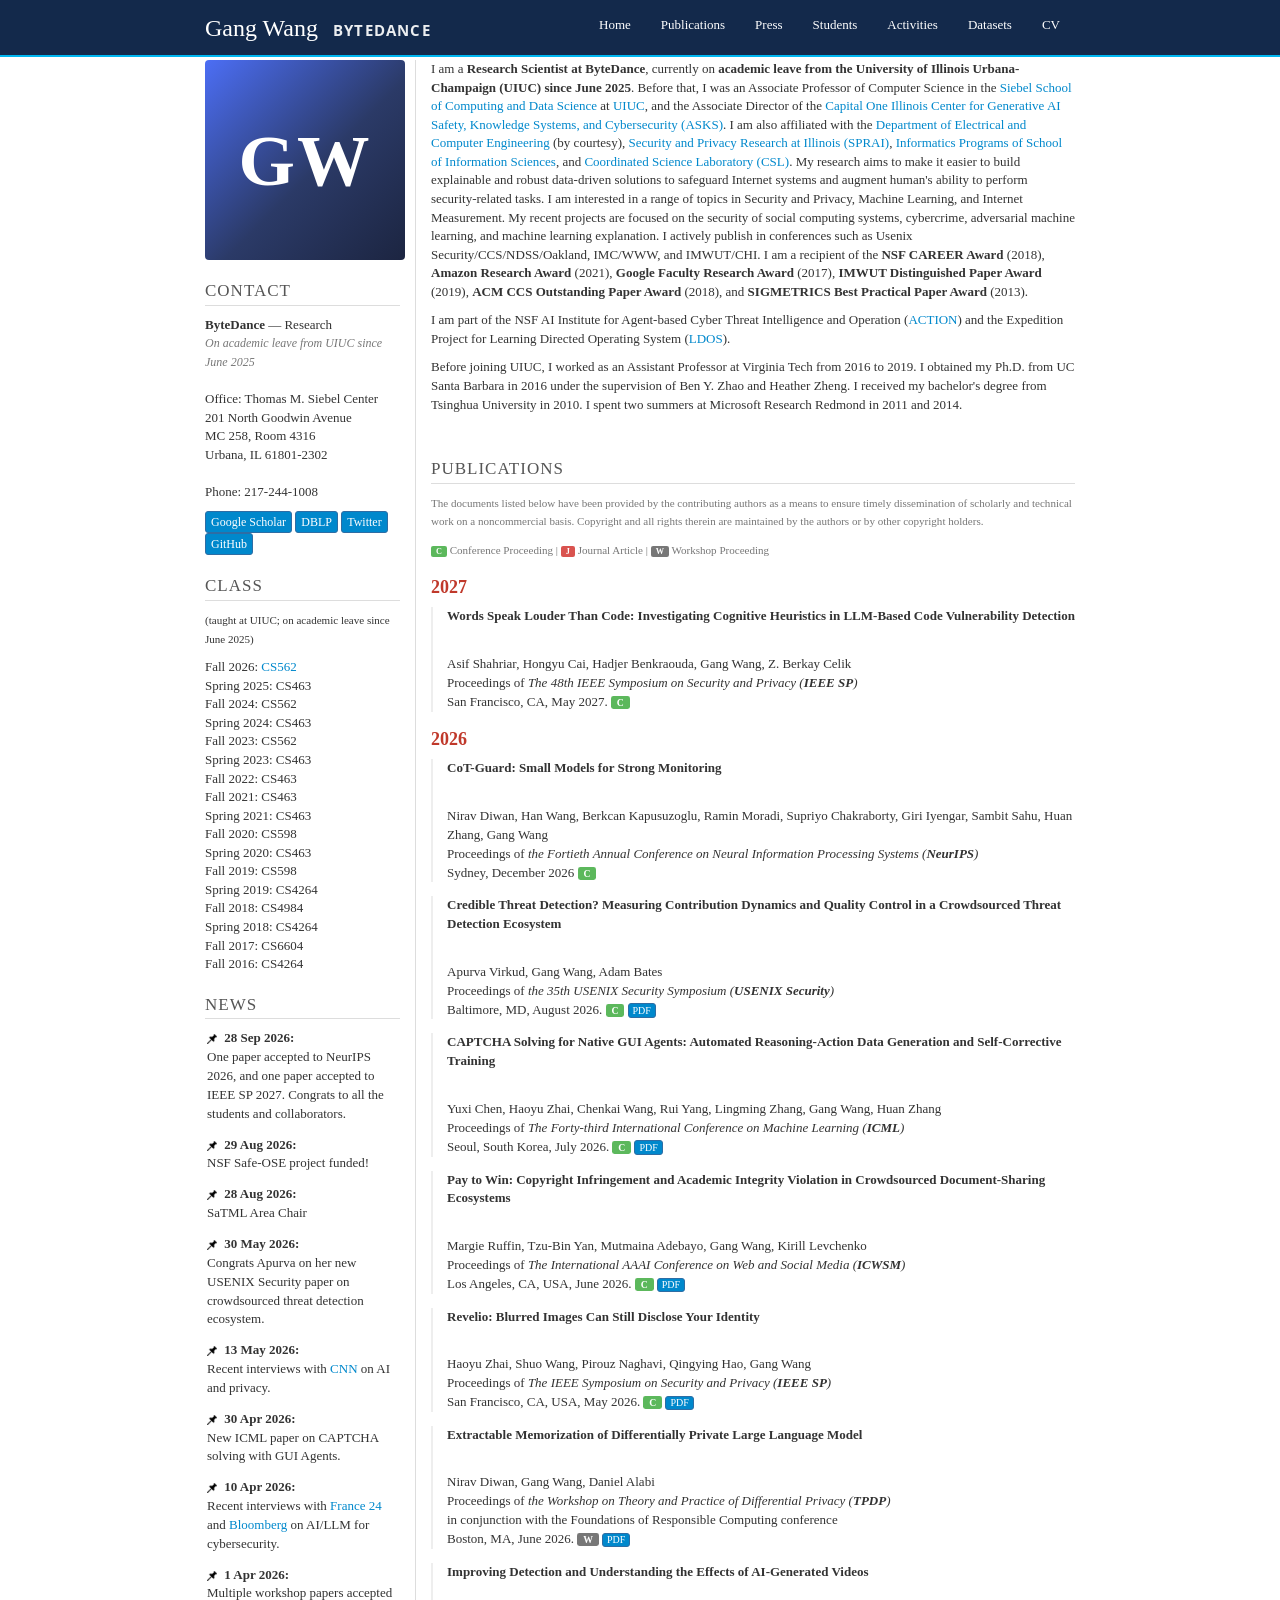
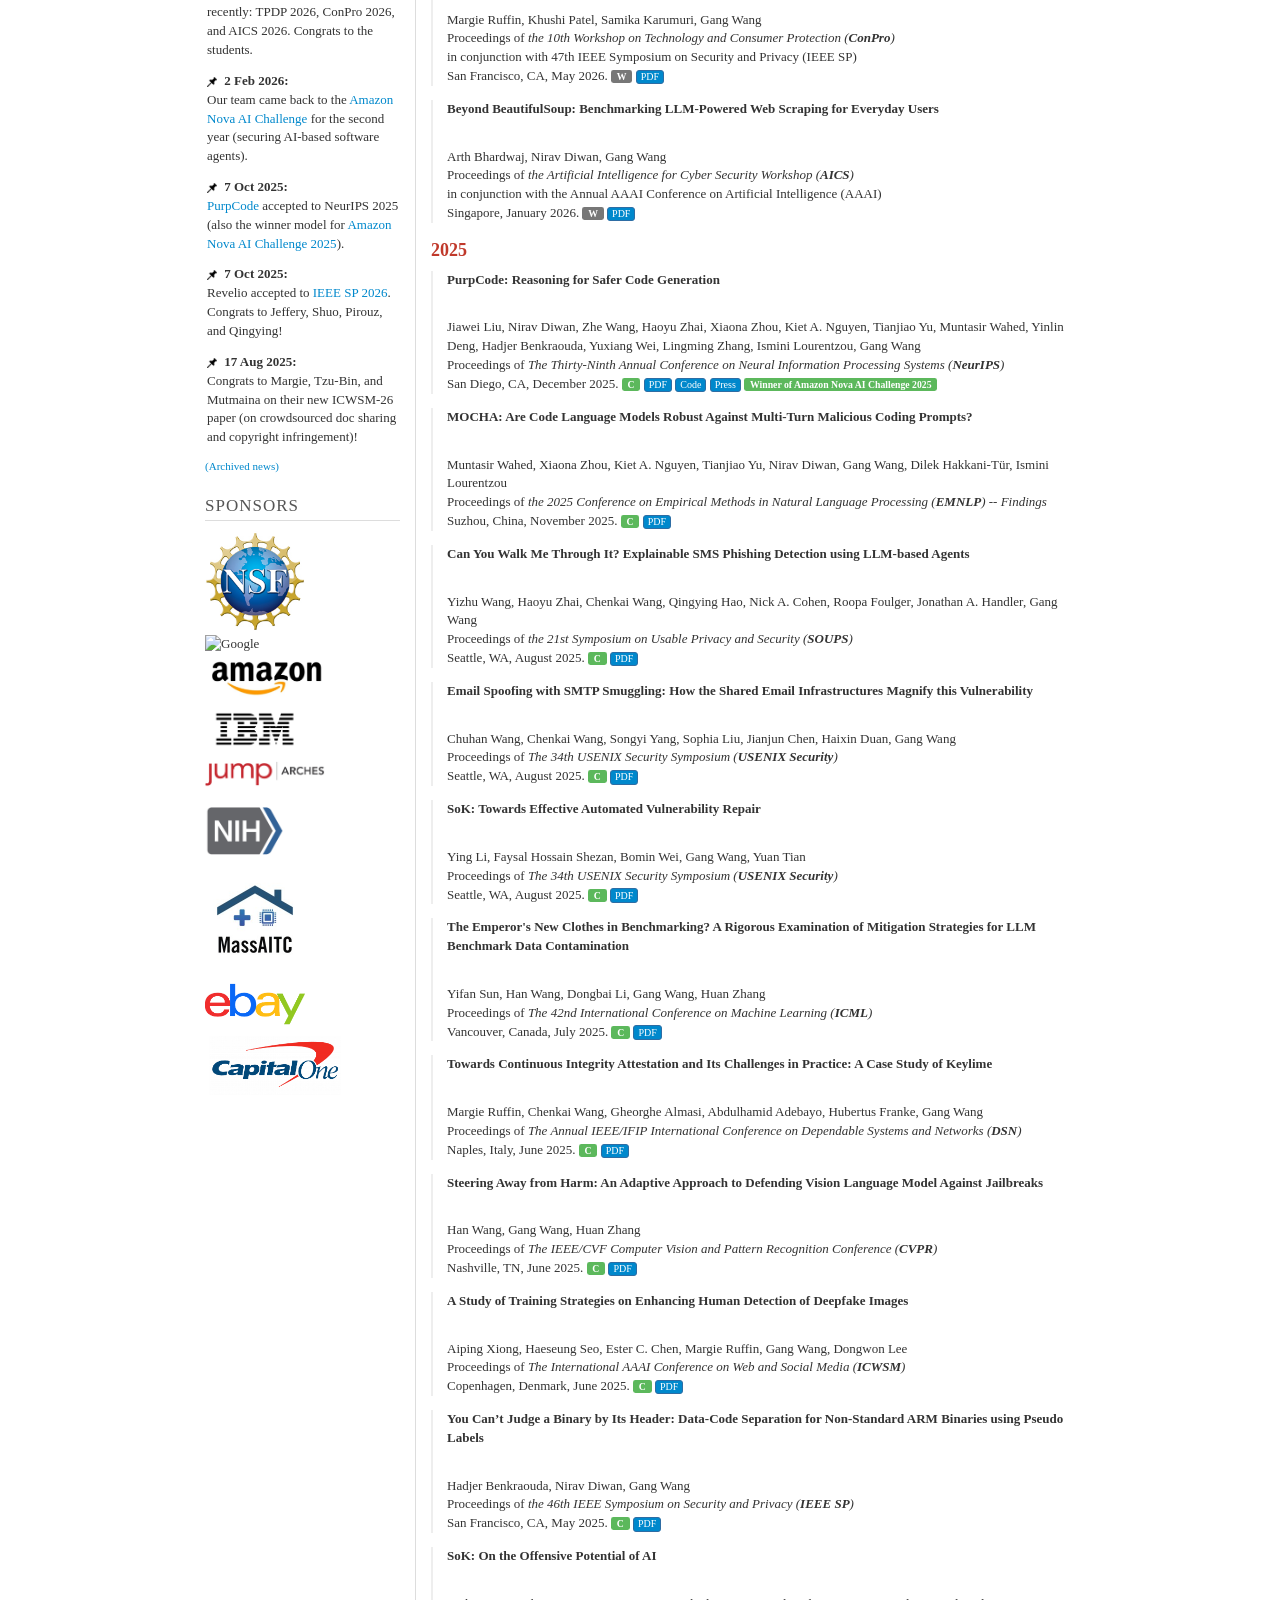
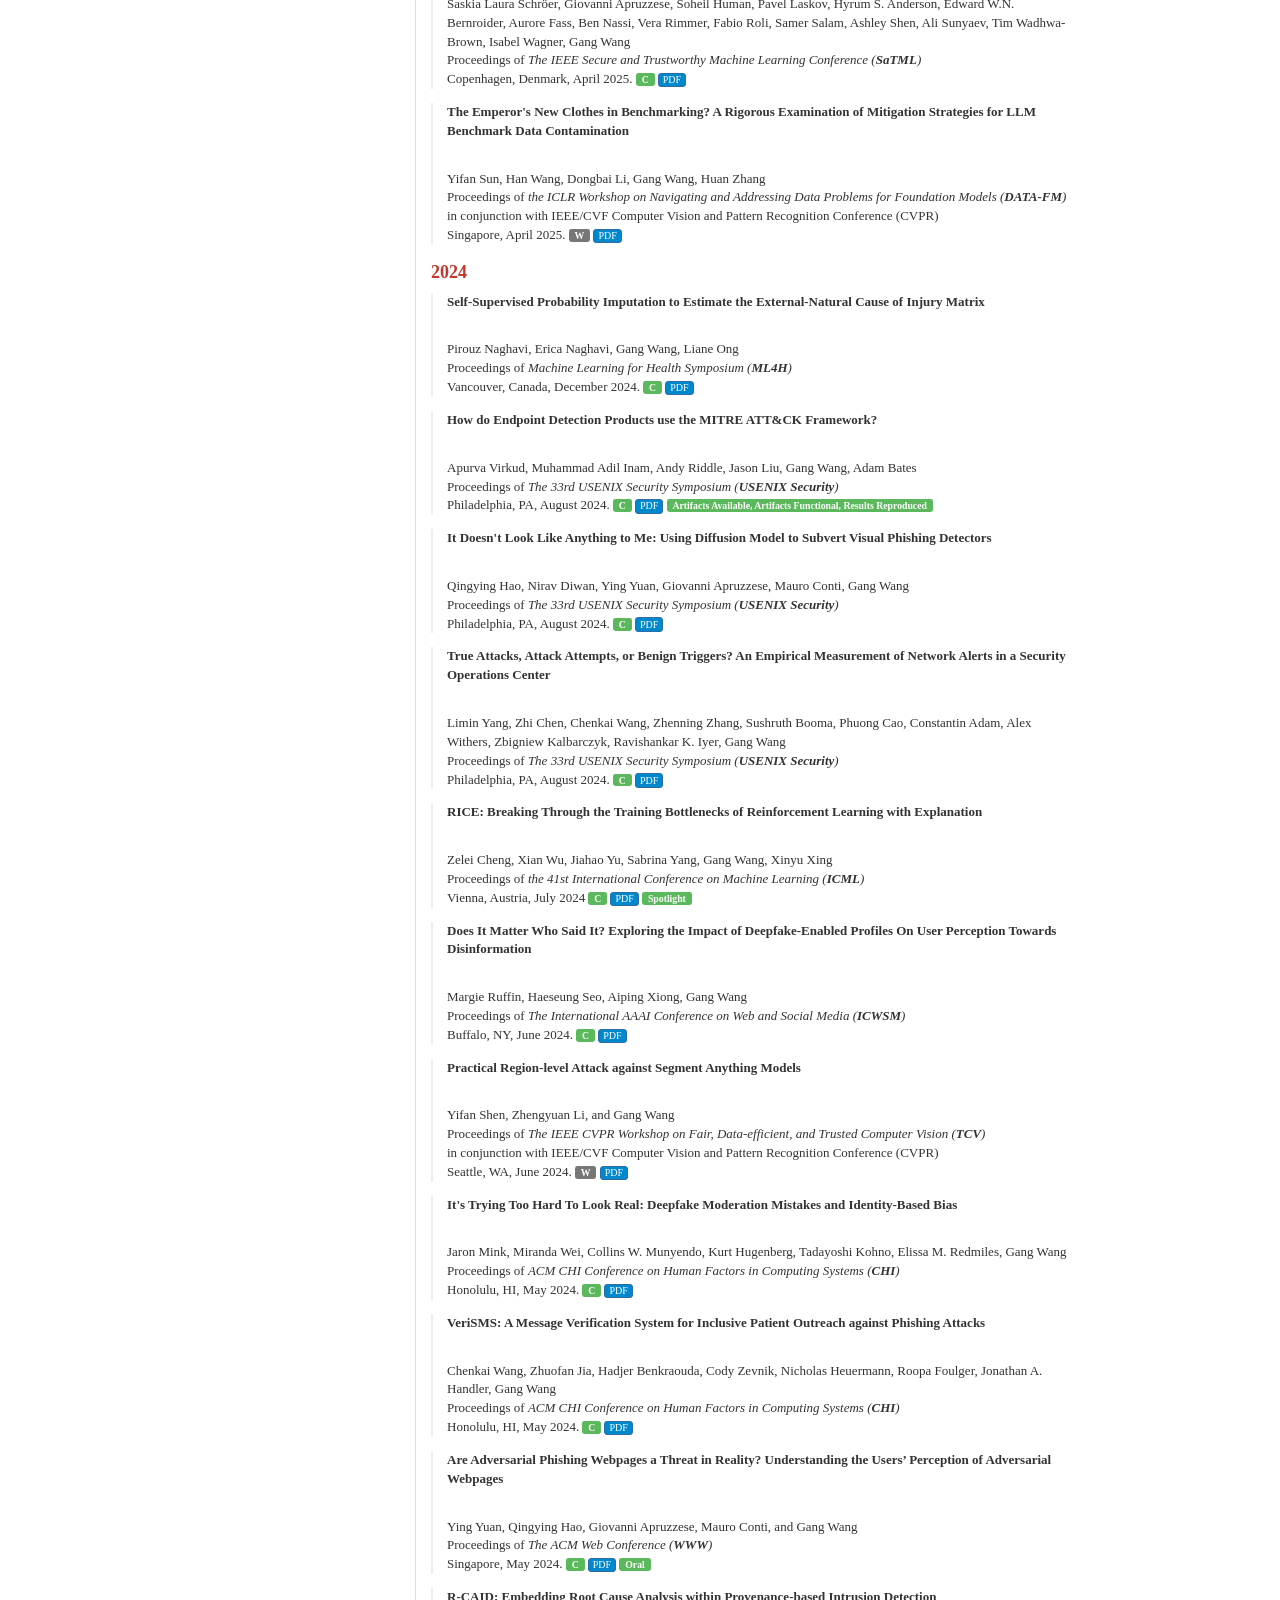
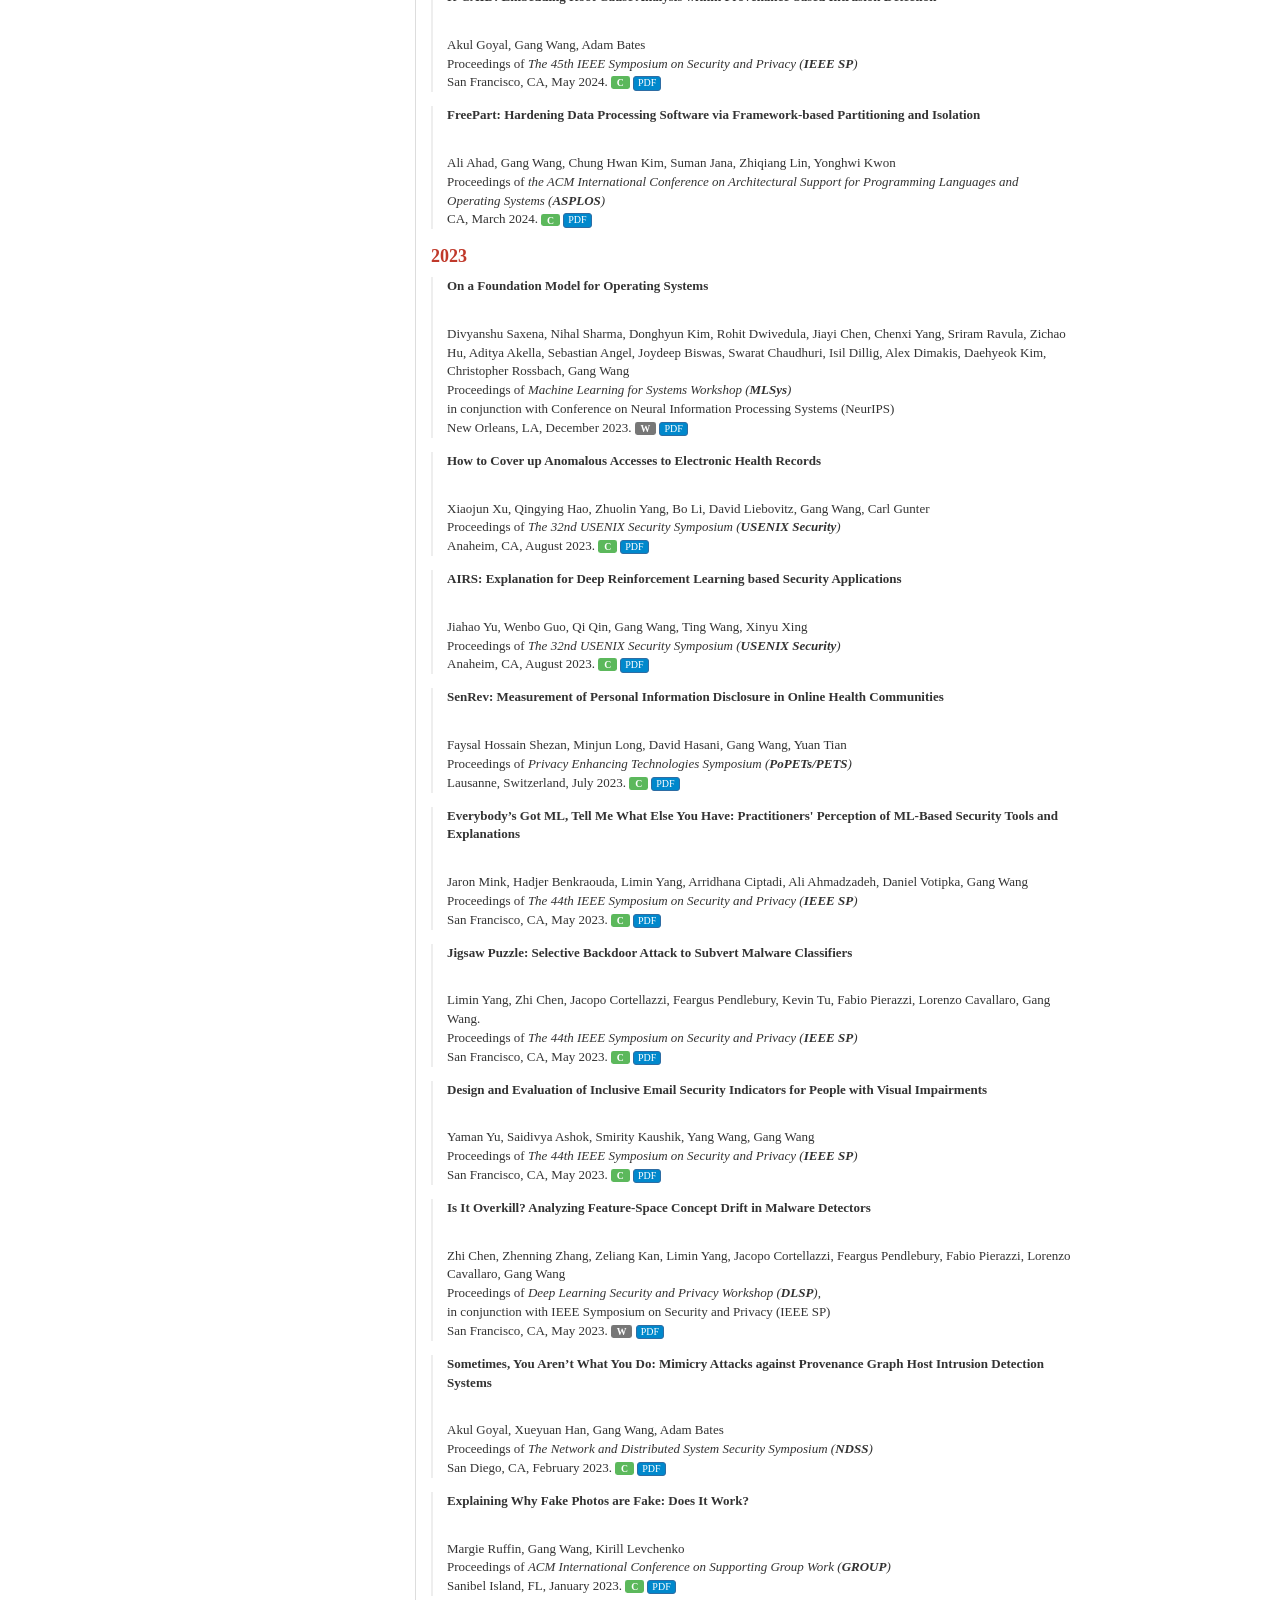
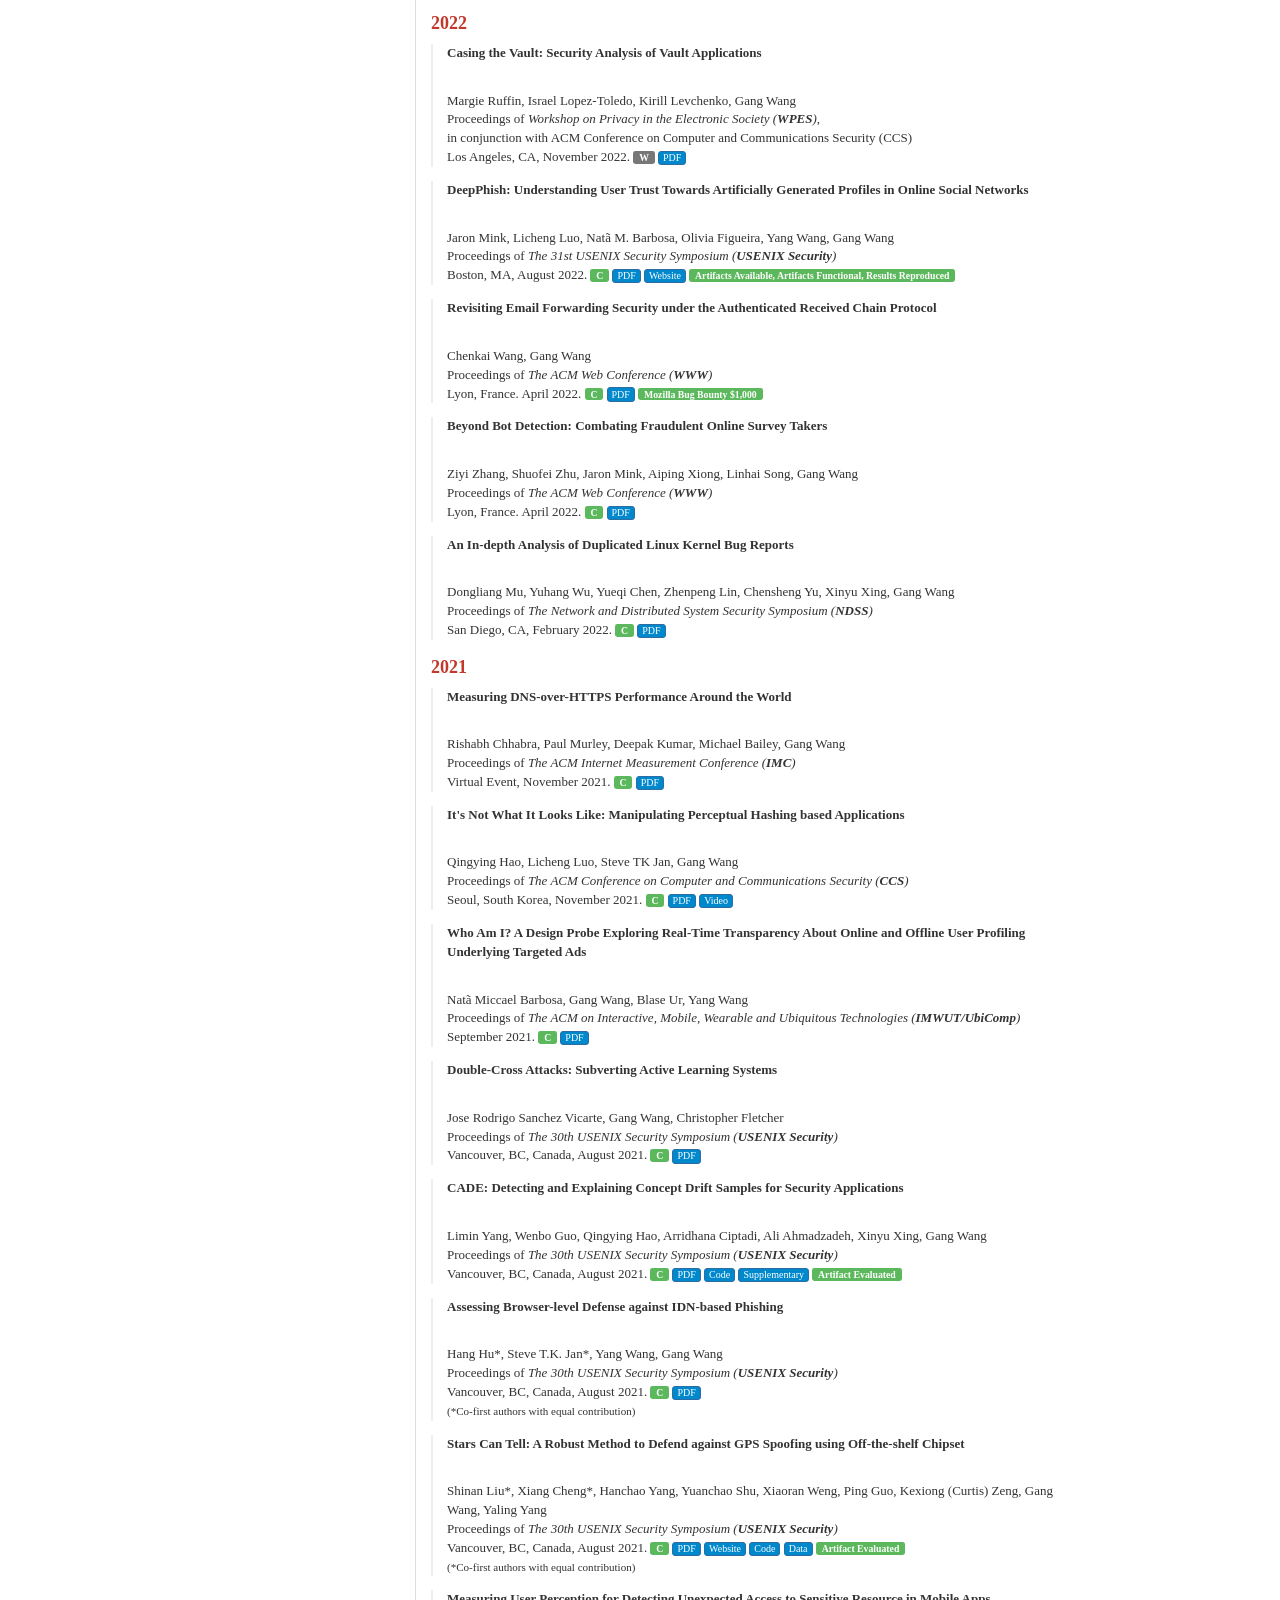
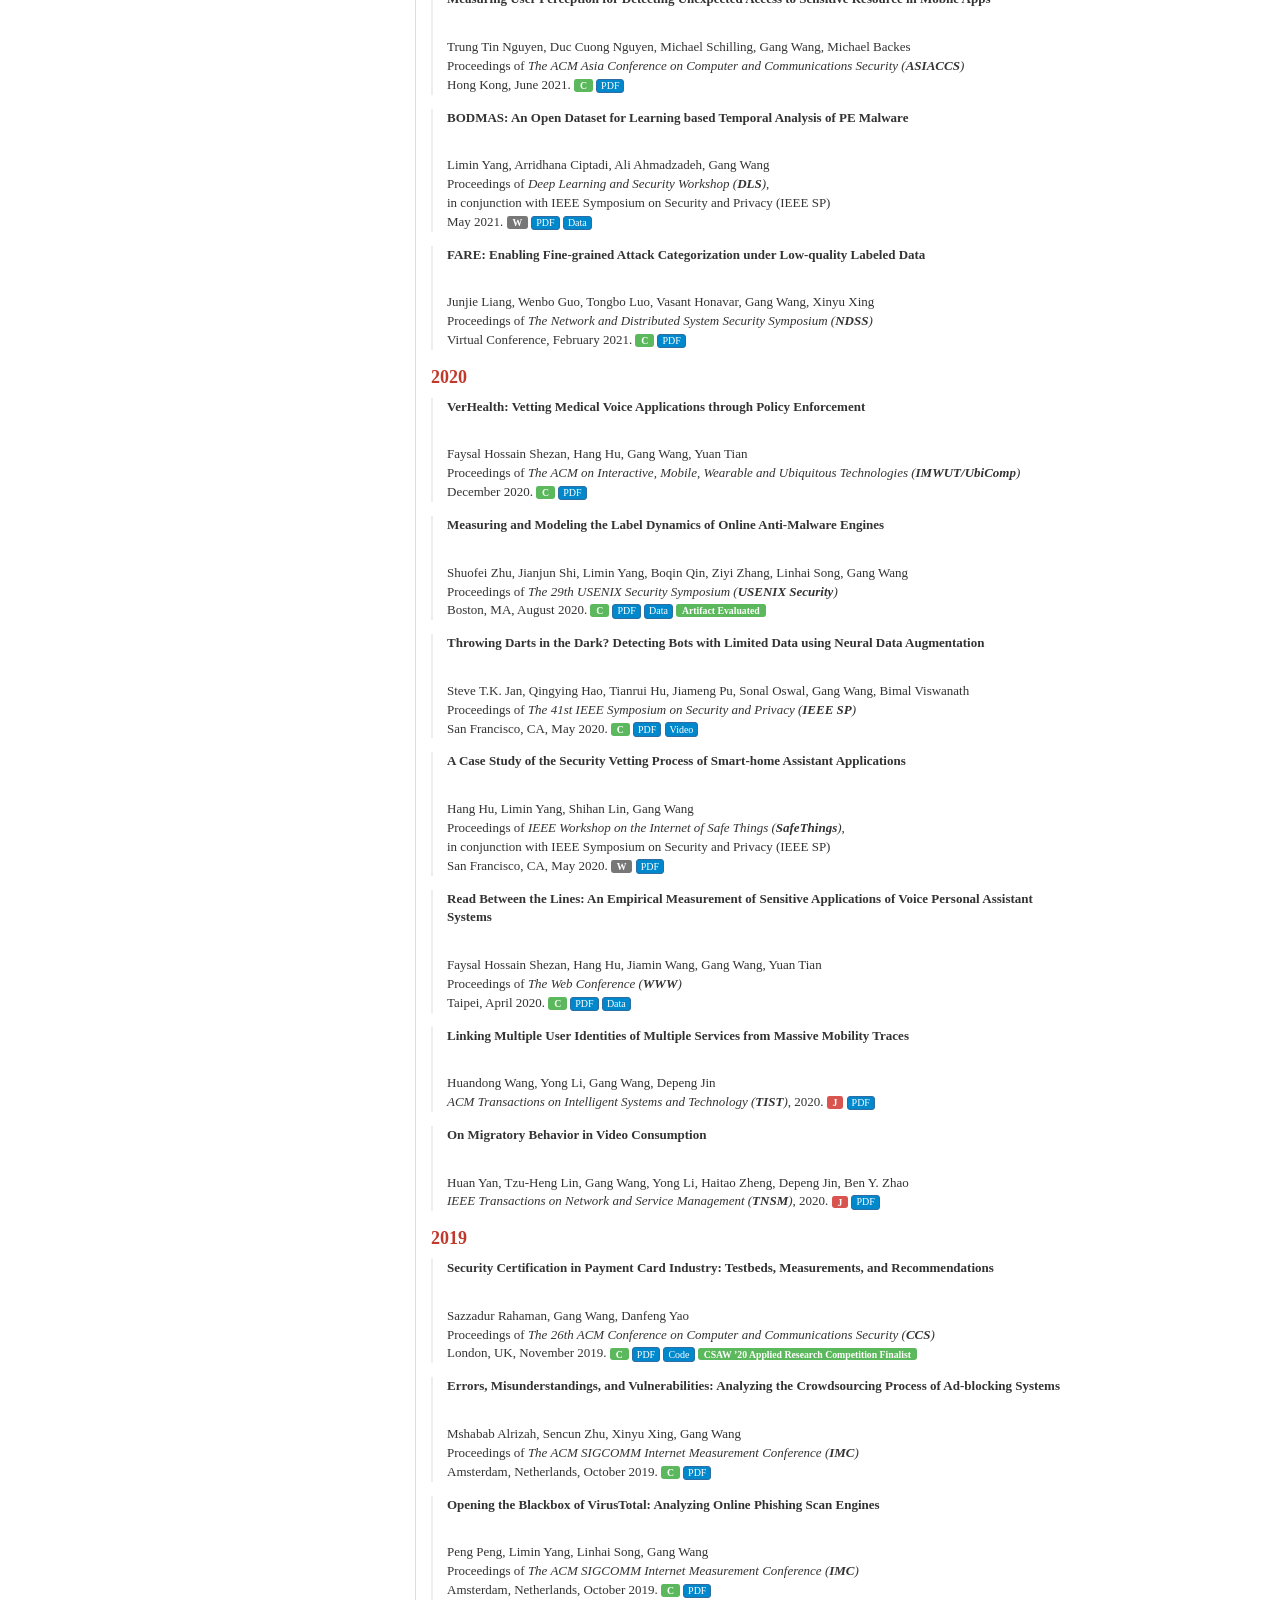
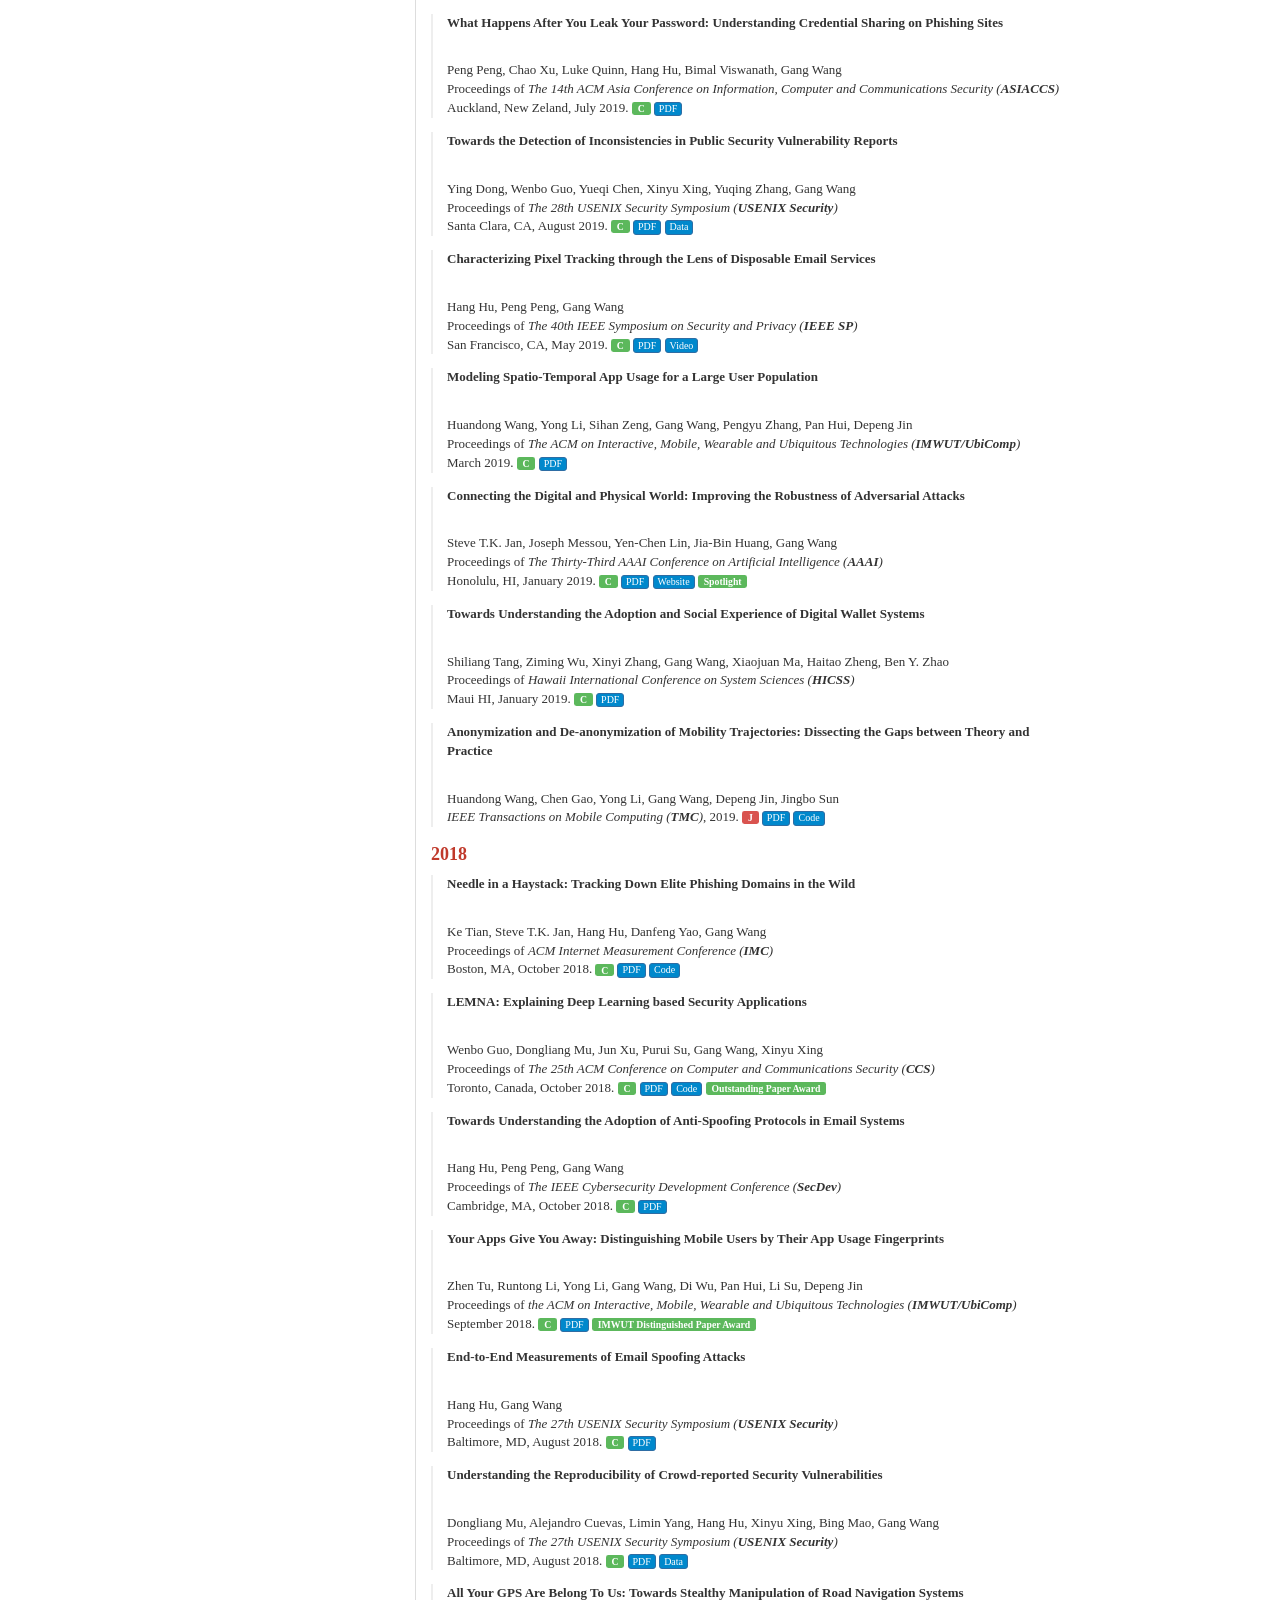
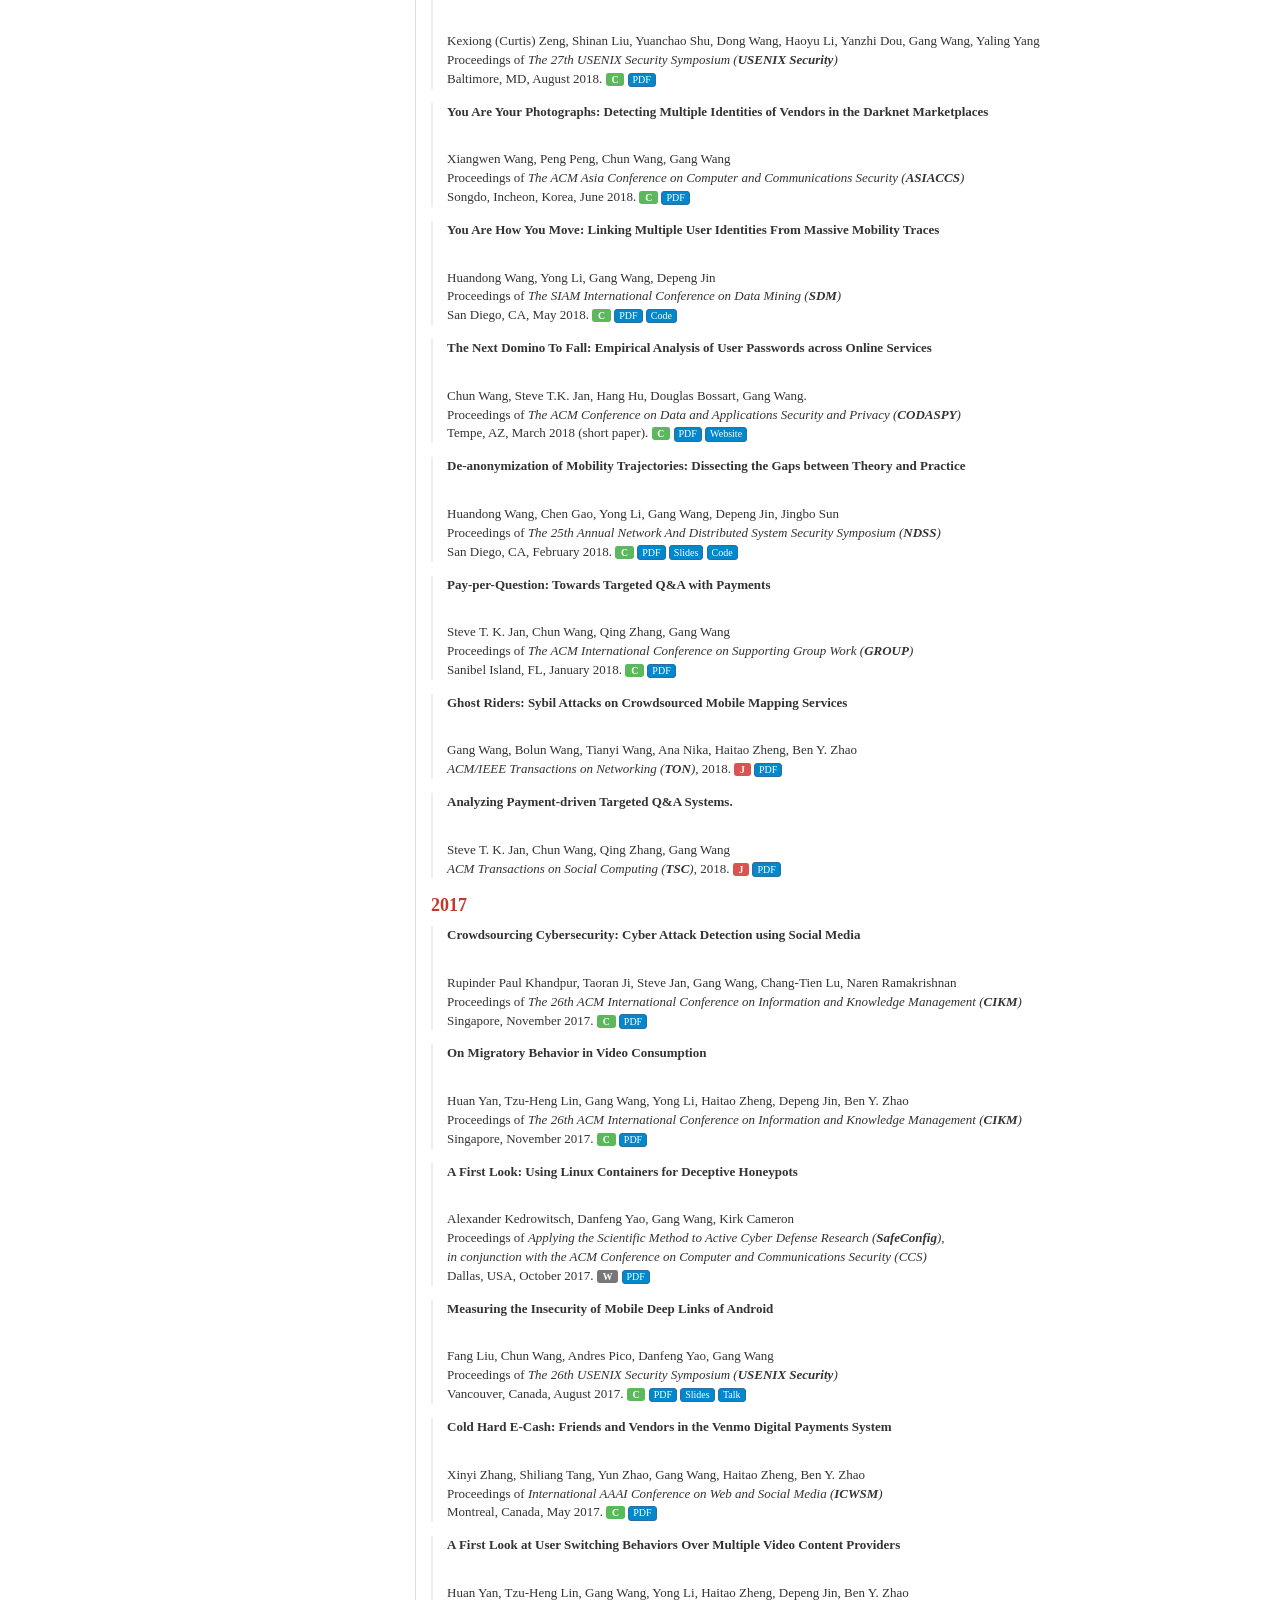
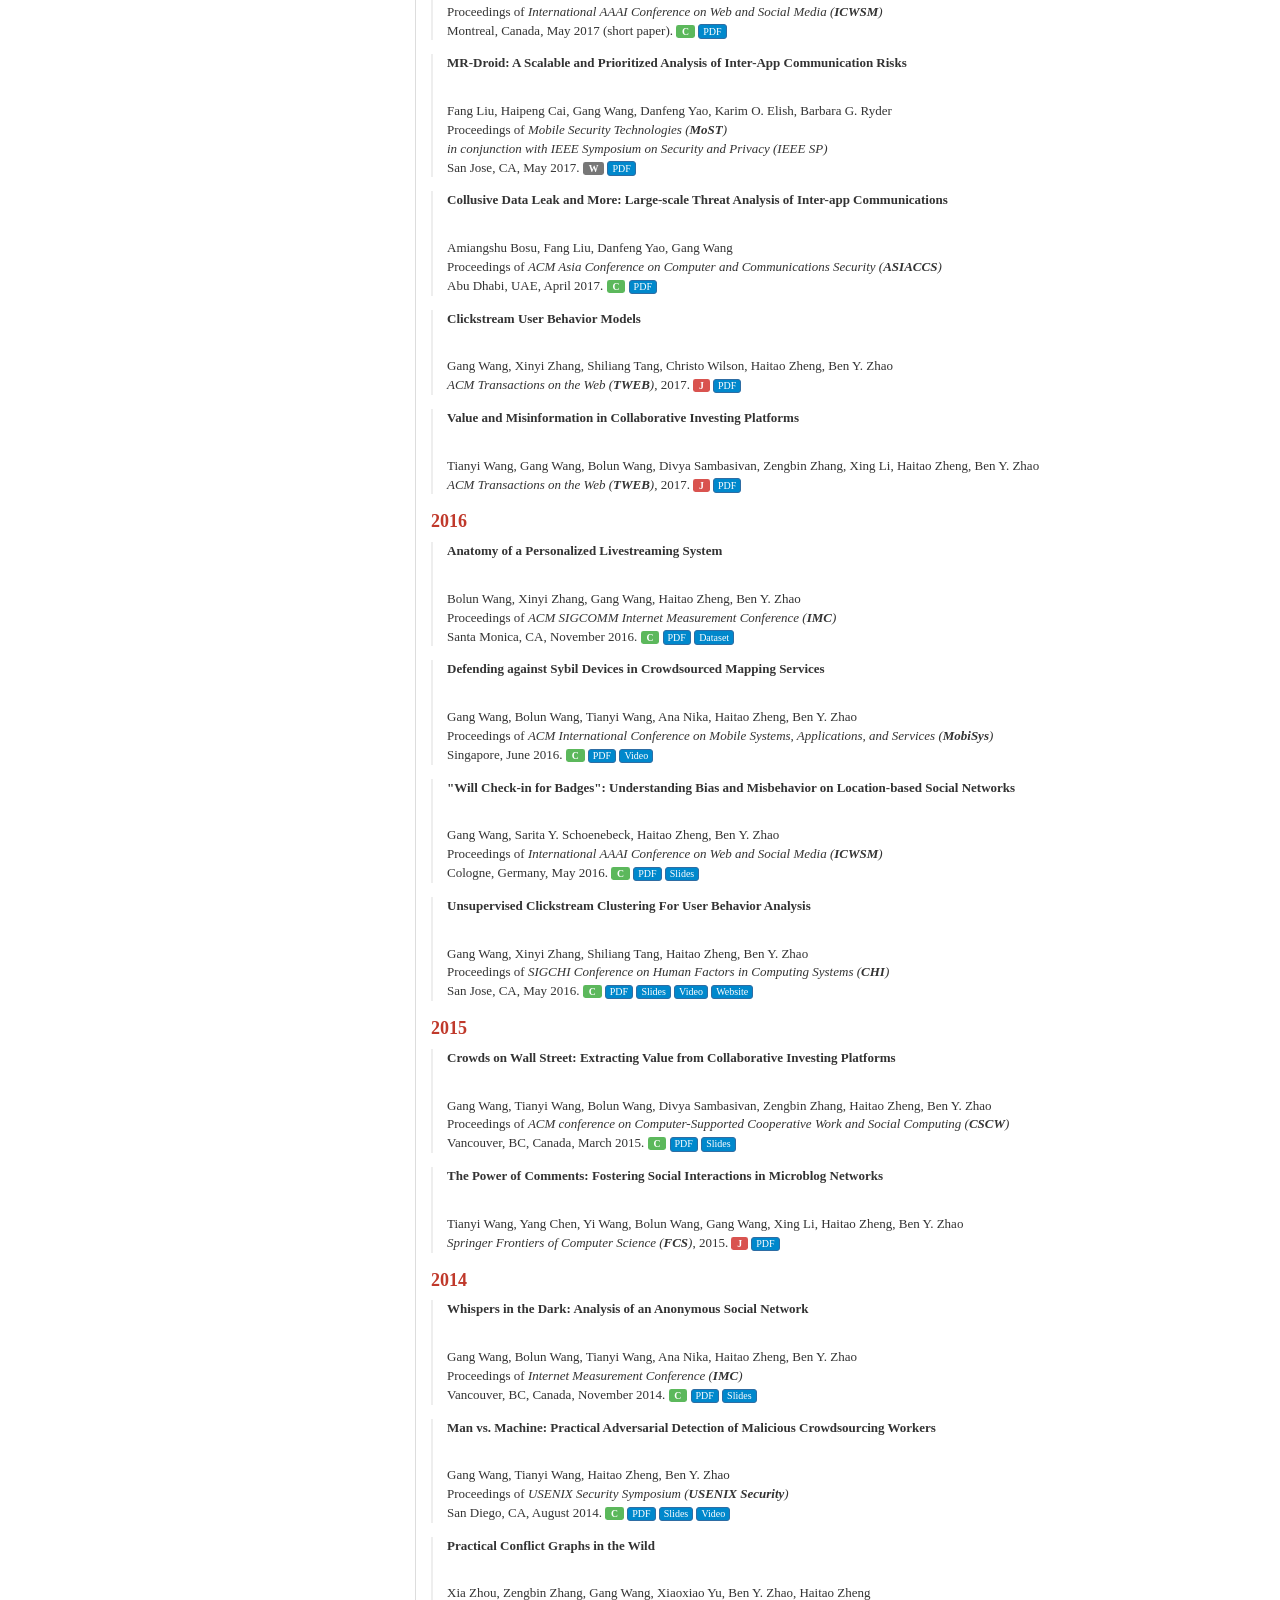
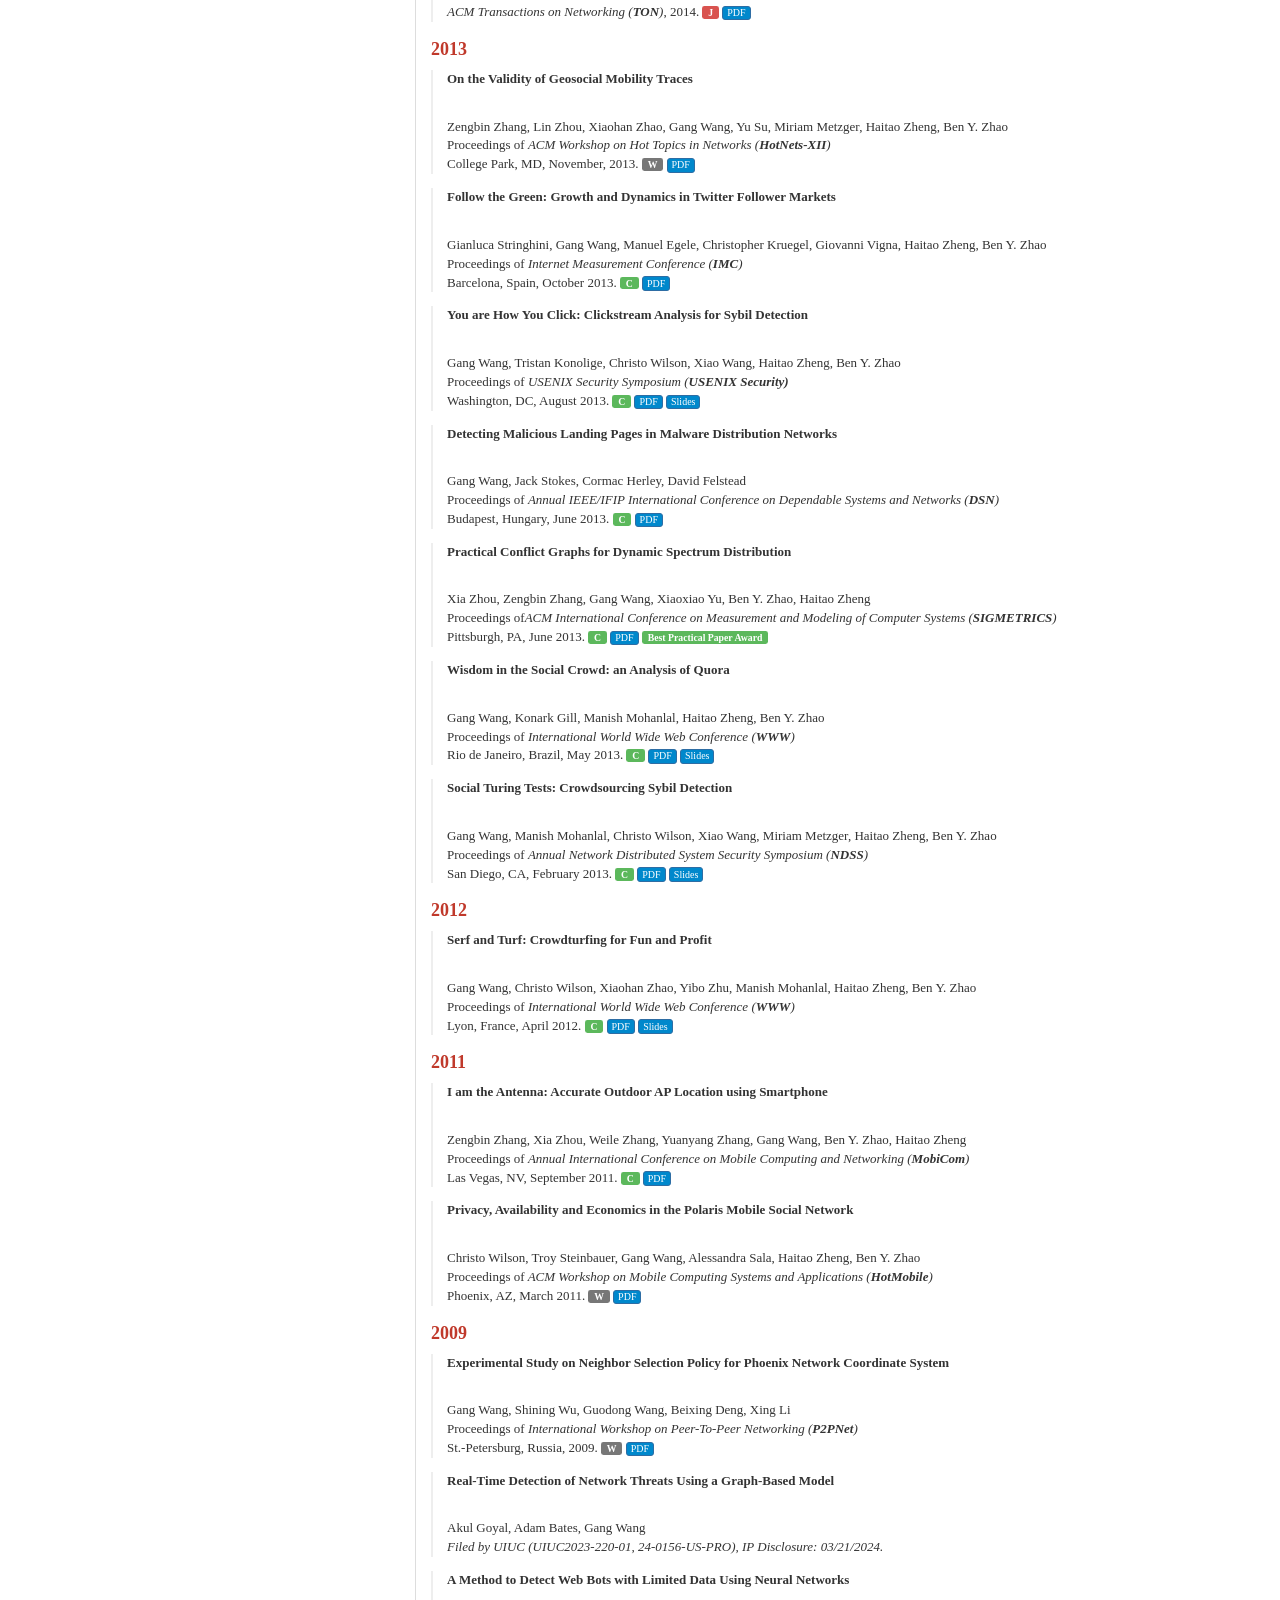
==== index.html @ 56fbdba2 "Personal homepage for xx3416.github.io Single-page site styled after gangw.cs.illinois.edu: fixed na" ====
<!DOCTYPE html>
<html lang="en">
<head>
  <meta http-equiv="Content-Type" content="text/html; charset=UTF-8">
  <meta charset="utf-8">
  <meta http-equiv="X-UA-Compatible" content="IE=edge">
  <title>Gang Wang</title>
  <meta name="description" content="Personal homepage of Gang Wang, a Research Scientist at ByteDance and Associate Professor of Computer Science at the University of Illinois Urbana-Champaign (on academic leave since June 2025).">
  <meta name="author" content="Gang Wang">
  <link rel="icon" type="image/svg+xml" href="image/avatar.svg">

  <link href="css/bootstrap.css" rel="stylesheet" media="screen">
  <link href="css/non-responsive.css" rel="stylesheet">
  <link href="css/site.css" rel="stylesheet" media="screen">
  <script src="css/jquery-1.10.2.min.js"></script>
  <script src="css/bootstrap.min.js"></script>
</head>

<body id="home">

  <div class="navbar navbar-default navbar-fixed-top">
    <div class="container">
      <a class="navbar-brand" href="#home"><center><font color="white">Gang Wang</font></center></a>
      <a class="navbar-brand" href="#home"><center><span class="affiliation">ByteDance</span></center></a>

      <button class="navbar-toggle collapsed" type="button" data-toggle="collapse" data-target="#navbar-main" aria-expanded="false">
        <span class="icon-bar"></span>
        <span class="icon-bar"></span>
        <span class="icon-bar"></span>
      </button>

      <div class="navbar-collapse collapse" id="navbar-main">
        <ul class="nav navbar-nav navbar-right">
          <li><a href="#home">Home</a></li>
          <li><a href="#publications">Publications</a></li>
          <li><a href="#press">Press</a></li>
          <li><a href="#students">Students</a></li>
          <li><a href="#activities">Activities</a></li>
          <li><a href="#datasets">Datasets</a></li>
          <li><a href="#cv">CV</a></li>
        </ul>
      </div>
    </div>
  </div>

  <div class="container">
    <div class="bs-docs-section">
      <div class="row">

        <!-- ============================= SIDEBAR ============================= -->
        <div class="col-xs-3">
          <div class="bs-component">
            <a href="image/avatar.svg"><img class="avatar" src="image/avatar.svg" width="200" height="200" alt="Gang Wang" /></a>
          </div>

          <div class="bs-component">
            <h3>CONTACT</h3>
            <p><b>ByteDance</b> &mdash; Research<br>
                   <span class="muted-note">On academic leave from UIUC since June 2025</span><br><br>
                   Office: Thomas M. Siebel Center<br>
                   201 North Goodwin Avenue<br>
                   MC 258, Room 4316<br>
                   Urbana, IL 61801-2302<br><br>
                   Phone: 217-244-1008</p>

        <p>
          <a href="https://scholar.google.com/citations?user=-DfTtxgAAAAJ" class="btn btn-primary btn-sm">Google Scholar</a>
          <a href="https://dblp.uni-trier.de/pers/hd/w/Wang_0011:Gang" class="btn btn-primary btn-sm">DBLP</a>
          <a href="https://twitter.com/ffmagicbean" class="btn btn-primary btn-sm">Twitter</a>
          <a href="https://github.com/xx3416" class="btn btn-primary btn-sm">GitHub</a>
        </p>

          </div>

          <div class="bs-component">
<h3>CLASS</h3>
         <p><small>(taught at UIUC; on academic leave since June 2025)</small></p>
         <p>Fall 2026: <a href="https://gangw.cs.illinois.edu/class/cs562/">CS562</a> <br/> Spring 2025: CS463 <br/> Fall 2024: CS562 <br/> Spring 2024: CS463 <br/> Fall 2023: CS562 <br/> Spring 2023: CS463 <br/> Fall 2022: CS463 <br/> Fall 2021: CS463 <br/> Spring 2021: CS463 <br/> Fall 2020: CS598 <br/> Spring 2020: CS463 <br/> Fall 2019: CS598 <br/> Spring 2019: CS4264 <br/> Fall 2018: CS4984 <br/> Spring 2018: CS4264 <br/> Fall 2017: CS6604 <br/> Fall 2016: CS4264</p>
          </div>

          <div class="bs-component">
            <h3>NEWS</h3>
            <p class="news-item"><img src="fonts/glyphicons-336-pushpin.png" width="10"> <strong>28 Sep 2026:</strong><br> One paper accepted to NeurIPS 2026, and one paper accepted to IEEE SP 2027. Congrats to all the students and collaborators.</p>
            <p class="news-item"><img src="fonts/glyphicons-336-pushpin.png" width="10"> <strong>29 Aug 2026:</strong><br> NSF Safe-OSE project funded!</p>
            <p class="news-item"><img src="fonts/glyphicons-336-pushpin.png" width="10"> <strong>28 Aug 2026:</strong><br> SaTML Area Chair</p>
            <p class="news-item"><img src="fonts/glyphicons-336-pushpin.png" width="10"> <strong>30 May 2026:</strong><br> Congrats Apurva on her new USENIX Security paper on crowdsourced threat detection ecosystem.</p>
            <p class="news-item"><img src="fonts/glyphicons-336-pushpin.png" width="10"> <strong>13 May 2026:</strong><br> Recent interviews with <A HREF="https://www.cnn.com/2026/05/13/business/ai-financial-statements-money-advice">CNN</a> on AI and privacy.</p>
            <p class="news-item"><img src="fonts/glyphicons-336-pushpin.png" width="10"> <strong>30 Apr 2026:</strong><br> New ICML paper on CAPTCHA solving with GUI Agents.</p>
            <p class="news-item"><img src="fonts/glyphicons-336-pushpin.png" width="10"> <strong>10 Apr 2026:</strong><br> Recent interviews with <A HREF="https://www.france24.com/fr/info-en-continu/20260408-anthropic-reporte-la-sortie-de-sa-nouvelle-ia-trop-dangereuse-pour-la-cybers%C3%A9curit%C3%A9-actuelle">France 24</a> and <A HREF="https://www.bloomberg.com/news/articles/2026-04-10/mythos-why-anthropic-s-new-ai-has-officials-worried">Bloomberg</a> on AI/LLM for cybersecurity.</p>
            <p class="news-item"><img src="fonts/glyphicons-336-pushpin.png" width="10"> <strong>1 Apr 2026:</strong><br> Multiple workshop papers accepted recently: TPDP 2026, ConPro 2026, and AICS 2026. Congrats to the students.</p>
            <p class="news-item"><img src="fonts/glyphicons-336-pushpin.png" width="10"> <strong>2 Feb 2026:</strong><br> Our team came back to the <A HREF="https://www.amazon.science/nova-ai-challenge/amazon-nova-ai-challenge-returns-with-nova-forge-access-for-competing-teams">Amazon Nova AI Challenge </a>for the second year (securing AI-based software agents).</p>
            <p class="news-item"><img src="fonts/glyphicons-336-pushpin.png" width="10"> <strong>7 Oct 2025:</strong><br> <a href="https://github.com/purpcode-uiuc/purpcode">PurpCode</a> accepted to NeurIPS 2025 (also the winner model for <a href="https://www.amazon.science/nova-ai-challenge/pushing-the-boundaries-of-secure-ai-winners-of-the-amazon-nova-ai-challenge">Amazon Nova AI Challenge 2025</a>).</p>
            <p class="news-item"><img src="fonts/glyphicons-336-pushpin.png" width="10"> <strong>7 Oct 2025:</strong><br> Revelio accepted to <a href="https://sp2026.ieee-security.org/">IEEE SP 2026</a>. Congrats to Jeffery, Shuo, Pirouz, and Qingying!</p>
            <p class="news-item"><img src="fonts/glyphicons-336-pushpin.png" width="10"> <strong>17 Aug 2025:</strong><br> Congrats to Margie, Tzu-Bin, and Mutmaina on their new ICWSM-26 paper (on crowdsourced doc sharing and copyright infringement)!</p>
            <p class="small"><a href="#news-archive">(Archived news)</a></p>
          </div>

          <div class="bs-component">
<h3>SPONSORS</h3>
            <p class="sponsor-logos">
              <img src="image/nsf1.jpg" width="100" alt="NSF" /><br>
              <img src="image/google.jpg" width="120" alt="Google" /><br>
              <img src="image/amazon.jpg" width="120" alt="Amazon" /><br>
              <img src="image/ibm.png" width="100" alt="IBM" /><br>
              <img src="image/jump-logo.png" width="120" alt="Jump" /><br>
              <img src="image/nih.png" width="80" alt="NIH" /><br>
              <img src="image/massaitc.jpeg" width="100" alt="MIT CSAIL" /><br>
              <img src="image/ebay-logo.png" width="100" alt="eBay" /><br>
              <img src="image/Capital-One.png" width="140" alt="Capital One" />
            </p>
          </div>
        </div>

        <!-- ============================== MAIN ============================== -->
        <div class="col-xs-9 border-left">
          <div class="bs-component">

            <p id="about">I am a <b>Research Scientist at ByteDance</b>, currently on <b>academic leave from the
            University of Illinois Urbana-Champaign (UIUC) since June 2025</b>. Before that, I was an
            Associate Professor of Computer Science in the
            <a href="https://siebelschool.illinois.edu">Siebel School of Computing and Data Science</a> at
            <a href="https://illinois.edu/">UIUC</a>, and the Associate Director of the
            <a href="https://asks.grainger.illinois.edu/">Capital One Illinois Center for Generative AI Safety, Knowledge Systems, and Cybersecurity (ASKS)</a>.
            I am also affiliated with the
            <a href="https://ece.illinois.edu/">Department of Electrical and Computer Engineering</a> (by courtesy),
            <a href="https://spri.engr.illinois.edu/">Security and Privacy Research at Illinois (SPRAI)</a>,
            <a href="http://informatics.web.illinois.edu/faculty-affiliates/">Informatics Programs of School of Information Sciences</a>, and
            <a href="https://csl.illinois.edu/">Coordinated Science Laboratory (CSL)</a>.
            My research aims to make it easier to build explainable and robust data-driven solutions to safeguard Internet systems and augment human's ability to perform security-related tasks. I am interested in a range of topics in Security and Privacy, Machine Learning, and Internet Measurement. My recent projects are focused on the security of social computing systems, cybercrime, adversarial machine learning, and machine learning explanation. I actively publish in conferences such as Usenix Security/CCS/NDSS/Oakland, IMC/WWW, and IMWUT/CHI.
            I am a recipient of the <b>NSF CAREER Award</b> (2018), <b>Amazon Research Award</b> (2021),
            <b>Google Faculty Research Award</b> (2017), <b>IMWUT Distinguished Paper Award</b> (2019),
            <b>ACM CCS Outstanding Paper Award</b> (2018), and
            <b>SIGMETRICS Best Practical Paper Award</b> (2013).</p>

            <p>
            I am part of the NSF AI Institute for Agent-based Cyber Threat Intelligence and Operation (<a href="https://action.ucsb.edu/research">ACTION</a>)
            and the Expedition Project for Learning Directed Operating System (<a href="https://ldos.utexas.edu">LDOS</a>).</p>

            <p>
            Before joining UIUC, I worked as an Assistant Professor at Virginia Tech from 2016 to 2019. I obtained my Ph.D. from UC Santa Barbara in 2016 under the supervision of Ben Y. Zhao and Heather Zheng. I received my bachelor's degree from Tsinghua University in 2010. I spent two summers at Microsoft Research Redmond in 2011 and 2014.</p>

          </div>

          <div class="bs-component" id="publications">
            <h3>Publications</h3>
            <p class="text-muted"><small>The documents listed below have been provided by the contributing authors as a means to ensure timely dissemination of scholarly and technical work on a noncommercial basis. Copyright and all rights therein are maintained by the authors or by other copyright holders.</small></p>
            <p class="text-muted"><small>
              <span class="label label-success">C</span> Conference Proceeding |
              <span class="label label-danger">J</span> Journal Article |
              <span class="label label-default">W</span> Workshop Proceeding
            </small></p>
<h4 class="pub-year">2027</h4>
            <ul>
              <li><p><strong>Words Speak Louder Than Code: Investigating Cognitive Heuristics in LLM-Based Code Vulnerability Detection</strong></p><br /> Asif Shahriar, Hongyu Cai, Hadjer Benkraouda, Gang Wang, Z. Berkay Celik<br /> Proceedings of <em>The 48th IEEE Symposium on Security and Privacy (<strong>IEEE SP</strong>)</em> <br /> San Francisco, CA, May 2027. <span class="label label-success">C</span> </li>
            </ul>
<h4 class="pub-year">2026</h4>
            <ul>
              <li><p><strong>CoT-Guard: Small Models for Strong Monitoring</strong></p><br /> Nirav Diwan, Han Wang, Berkcan Kapusuzoglu, Ramin Moradi, Supriyo Chakraborty, Giri Iyengar, Sambit Sahu, Huan Zhang, Gang Wang<br /> Proceedings of <em>the Fortieth Annual Conference on Neural Information Processing Systems (<strong>NeurIPS</strong>)</em> <br /> Sydney, December 2026 <span class="label label-success">C</span> </li>
              <li><p><strong>Credible Threat Detection? Measuring Contribution Dynamics and Quality Control in a Crowdsourced Threat Detection Ecosystem</strong></p><br /> Apurva Virkud, Gang Wang, Adam Bates<br /> Proceedings of <em>the 35th USENIX Security Symposium (<strong>USENIX Security</strong>)</em> <br /> Baltimore, MD, August 2026. <span class="label label-success">C</span> <a href="https://gangw.cs.illinois.edu/usenixsecurity26-virkud.pdf" class="btn btn-primary btn-xs">PDF</a> </li>
              <li><p><strong>CAPTCHA Solving for Native GUI Agents: Automated Reasoning-Action Data Generation and Self-Corrective Training</strong></p><br /> Yuxi Chen, Haoyu Zhai, Chenkai Wang, Rui Yang, Lingming Zhang, Gang Wang, Huan Zhang<br /> Proceedings of <em>The Forty-third International Conference on Machine Learning (<strong>ICML</strong>)</em> <br /> Seoul, South Korea, July 2026. <span class="label label-success">C</span> <a href="https://gangw.cs.illinois.edu/icml-gui.pdf" class="btn btn-primary btn-xs">PDF</a> </li>
              <li><p><strong>Pay to Win: Copyright Infringement and Academic Integrity Violation in Crowdsourced Document-Sharing Ecosystems</strong></p><br /> Margie Ruffin, Tzu-Bin Yan, Mutmaina Adebayo, Gang Wang, Kirill Levchenko<br /> Proceedings of <em>The International AAAI Conference on Web and Social Media (<strong>ICWSM</strong>)</em> <br /> Los Angeles, CA, USA, June 2026. <span class="label label-success">C</span> <a href="https://gangw.cs.illinois.edu/DocShare26.pdf" class="btn btn-primary btn-xs">PDF</a> </li>
              <li><p><strong>Revelio: Blurred Images Can Still Disclose Your Identity</strong></p><br /> Haoyu Zhai, Shuo Wang, Pirouz Naghavi, Qingying Hao, Gang Wang<br /> Proceedings of <em>The IEEE Symposium on Security and Privacy (<strong>IEEE SP</strong>)</em> <br /> San Francisco, CA, USA, May 2026. <span class="label label-success">C</span> <a href="https://gangw.cs.illinois.edu/Deblur26.pdf" class="btn btn-primary btn-xs">PDF</a> </li>
              <li><p><strong>Extractable Memorization of Differentially Private Large Language Model</strong></p><br /> Nirav Diwan, Gang Wang, Daniel Alabi<br /> Proceedings of <em>the Workshop on Theory and Practice of Differential Privacy (<strong>TPDP</strong>)</em> <br /> in conjunction with the Foundations of Responsible Computing conference<br /> Boston, MA, June 2026. <span class="label label-default">W</span> <a href="https://gangw.cs.illinois.edu/TPDP26.pdf" class="btn btn-primary btn-xs">PDF</a> </li>
              <li><p><strong>Improving Detection and Understanding the Effects of AI-Generated Videos</strong></p><br /> Margie Ruffin, Khushi Patel, Samika Karumuri, Gang Wang<br /> Proceedings of <em>the 10th Workshop on Technology and Consumer Protection (<strong>ConPro</strong>)</em> <br /> in conjunction with 47th IEEE Symposium on Security and Privacy (IEEE SP)<br /> San Francisco, CA, May 2026. <span class="label label-default">W</span> <a href="https://gangw.cs.illinois.edu/conpro26.pdf" class="btn btn-primary btn-xs">PDF</a> </li>
              <li><p><strong>Beyond BeautifulSoup: Benchmarking LLM-Powered Web Scraping for Everyday Users</strong></p><br /> Arth Bhardwaj, Nirav Diwan, Gang Wang<br /> Proceedings of <em>the Artificial Intelligence for Cyber Security Workshop (<strong>AICS</strong>)</em> <br /> in conjunction with the Annual AAAI Conference on Artificial Intelligence (AAAI)<br /> Singapore, January 2026. <span class="label label-default">W</span> <a href="https://gangw.cs.illinois.edu/bench-web26.pdf" class="btn btn-primary btn-xs">PDF</a> </li>
            </ul>
<h4 class="pub-year">2025</h4>
            <ul>
              <li><p><strong>PurpCode: Reasoning for Safer Code Generation</strong></p><br /> Jiawei Liu, Nirav Diwan, Zhe Wang, Haoyu Zhai, Xiaona Zhou, Kiet A. Nguyen, Tianjiao Yu, Muntasir Wahed, Yinlin Deng, Hadjer Benkraouda, Yuxiang Wei, Lingming Zhang, Ismini Lourentzou, Gang Wang <br /> Proceedings of <em>The Thirty-Ninth Annual Conference on Neural Information Processing Systems (<strong>NeurIPS</strong>)</em> <br/> San Diego, CA, December 2025. <span class="label label-success">C</span> <a href="https://gangw.cs.illinois.edu/purpcode25.pdf" class="btn btn-primary btn-xs">PDF</a> <a href="https://github.com/purpcode-uiuc/purpcode" class="btn btn-primary btn-xs">Code</a> <a href="https://www.amazon.science/nova-ai-challenge/pushing-the-boundaries-of-secure-ai-winners-of-the-amazon-nova-ai-challenge" class="btn btn-primary btn-xs">Press</a> <span class="label label-success">Winner of Amazon Nova AI Challenge 2025</span> </li>
              <li><p><strong>MOCHA: Are Code Language Models Robust Against Multi-Turn Malicious Coding Prompts?</strong></p><br /> Muntasir Wahed, Xiaona Zhou, Kiet A. Nguyen, Tianjiao Yu, Nirav Diwan, Gang Wang, Dilek Hakkani-Tür, Ismini Lourentzou<br /> Proceedings of <em>the 2025 Conference on Empirical Methods in Natural Language Processing (<strong>EMNLP</strong>) -- Findings</em> <br/> Suzhou, China, November 2025. <span class="label label-success">C</span> <a href="https://gangw.cs.illinois.edu/emnlp25.pdf" class="btn btn-primary btn-xs">PDF</a> </li>
              <li><p><strong>Can You Walk Me Through It? Explainable SMS Phishing Detection using LLM-based Agents</strong></p><br /> Yizhu Wang, Haoyu Zhai, Chenkai Wang, Qingying Hao, Nick A. Cohen, Roopa Foulger, Jonathan A. Handler, Gang Wang<br /> Proceedings of <em>the 21st Symposium on Usable Privacy and Security (<strong>SOUPS</strong>)</em> <br /> Seattle, WA, August 2025. <span class="label label-success">C</span> <a href="https://gangw.cs.illinois.edu/soups2025.pdf" class="btn btn-primary btn-xs">PDF</a> </li>
              <li><p><strong>Email Spoofing with SMTP Smuggling: How the Shared Email Infrastructures Magnify this Vulnerability</strong></p><br /> Chuhan Wang, Chenkai Wang, Songyi Yang, Sophia Liu, Jianjun Chen, Haixin Duan, Gang Wang<br /> Proceedings of <em>The 34th USENIX Security Symposium (<strong>USENIX Security</strong>)</em> <br /> Seattle, WA, August 2025. <span class="label label-success">C</span> <a href="https://gangw.cs.illinois.edu/smtp-usenix25.pdf" class="btn btn-primary btn-xs">PDF</a> </li>
              <li><p><strong>SoK: Towards Effective Automated Vulnerability Repair</strong></p><br /> Ying Li, Faysal Hossain Shezan, Bomin Wei, Gang Wang, Yuan Tian<br /> Proceedings of <em>The 34th USENIX Security Symposium (<strong>USENIX Security</strong>)</em> <br /> Seattle, WA, August 2025. <span class="label label-success">C</span> <a href="https://gangw.cs.illinois.edu/sec25-sok.pdf" class="btn btn-primary btn-xs">PDF</a> </li>
              <li><p><strong>The Emperor's New Clothes in Benchmarking? A Rigorous Examination of Mitigation Strategies for LLM Benchmark Data Contamination</strong></p><br /> Yifan Sun, Han Wang, Dongbai Li, Gang Wang, Huan Zhang<br /> Proceedings of <em>The 42nd International Conference on Machine Learning (<strong>ICML</strong>)</em> <br /> Vancouver, Canada, July 2025. <span class="label label-success">C</span> <a href="https://gangw.cs.illinois.edu/ICMLEmperor25.pdf" class="btn btn-primary btn-xs">PDF</a> </li>
              <li><p><strong>Towards Continuous Integrity Attestation and Its Challenges in Practice: A Case Study of Keylime</strong></p><br /> Margie Ruffin, Chenkai Wang, Gheorghe Almasi, Abdulhamid Adebayo, Hubertus Franke, Gang Wang<br /> Proceedings of <em>The Annual IEEE/IFIP International Conference on Dependable Systems and Networks (<strong>DSN</strong>)</em> <br /> Naples, Italy, June 2025. <span class="label label-success">C</span> <a href="https://gangw.cs.illinois.edu/dsn25.pdf" class="btn btn-primary btn-xs">PDF</a> </li>
              <li><p><strong>Steering Away from Harm: An Adaptive Approach to Defending Vision Language Model Against Jailbreaks</strong></p><br /> Han Wang, Gang Wang, Huan Zhang<br /> Proceedings of <em>The IEEE/CVF Computer Vision and Pattern Recognition Conference (<strong>CVPR</strong>)</em> <br /> Nashville, TN, June 2025. <span class="label label-success">C</span> <a href="https://gangw.cs.illinois.edu/cvpr-steer25.pdf" class="btn btn-primary btn-xs">PDF</a> </li>
              <li><p><strong>A Study of Training Strategies on Enhancing Human Detection of Deepfake Images</strong></p><br /> Aiping Xiong, Haeseung Seo, Ester C. Chen, Margie Ruffin, Gang Wang, Dongwon Lee<br /> Proceedings of <em>The International AAAI Conference on Web and Social Media (<strong>ICWSM</strong>)</em> <br /> Copenhagen, Denmark, June 2025. <span class="label label-success">C</span> <a href="https://gangw.cs.illinois.edu/icwsm-deepfake25.pdf" class="btn btn-primary btn-xs">PDF</a> </li>
              <li><p><strong>You Can’t Judge a Binary by Its Header: Data-Code Separation for Non-Standard ARM Binaries using Pseudo Labels</strong></p><br /> Hadjer Benkraouda, Nirav Diwan, Gang Wang<br /> Proceedings of <em>the 46th IEEE Symposium on Security and Privacy (<strong>IEEE SP</strong>)</em> <br /> San Francisco, CA, May 2025. <span class="label label-success">C</span> <a href="https://gangw.cs.illinois.edu/sp2025-loadstar.pdf" class="btn btn-primary btn-xs">PDF</a> </li>
              <li><p><strong>SoK: On the Offensive Potential of AI</strong></p><br /> Saskia Laura Schröer, Giovanni Apruzzese, Soheil Human, Pavel Laskov, Hyrum S. Anderson, Edward W.N. Bernroider, Aurore Fass, Ben Nassi, Vera Rimmer, Fabio Roli, Samer Salam, Ashley Shen, Ali Sunyaev, Tim Wadhwa-Brown, Isabel Wagner, Gang Wang<br /> Proceedings of <em>The IEEE Secure and Trustworthy Machine Learning Conference (<strong>SaTML</strong>)</em> <br /> Copenhagen, Denmark, April 2025. <span class="label label-success">C</span> <a href="https://gangw.cs.illinois.edu/satml25.pdf" class="btn btn-primary btn-xs">PDF</a> </li>
              <li><p><strong>The Emperor's New Clothes in Benchmarking? A Rigorous Examination of Mitigation Strategies for LLM Benchmark Data Contamination</strong></p><br /> Yifan Sun, Han Wang, Dongbai Li, Gang Wang, Huan Zhang<br /> Proceedings of <em>the ICLR Workshop on Navigating and Addressing Data Problems for Foundation Models (<strong>DATA-FM</strong>)</em> <br /> in conjunction with IEEE/CVF Computer Vision and Pattern Recognition Conference (CVPR)<br /> Singapore, April 2025. <span class="label label-default">W</span> <a href="https://gangw.cs.illinois.edu/cvpr_Emperor25.pdf" class="btn btn-primary btn-xs">PDF</a> </li>
            </ul>
<h4 class="pub-year">2024</h4>
            <ul>
              <li><p><strong>Self-Supervised Probability Imputation to Estimate the External-Natural Cause of Injury Matrix</strong></p><br /> Pirouz Naghavi, Erica Naghavi, Gang Wang, Liane Ong<br /> Proceedings of <em>Machine Learning for Health Symposium (<strong>ML4H</strong>)</em> <br /> Vancouver, Canada, December 2024. <span class="label label-success">C</span> <a href="https://gangw.cs.illinois.edu/ML4H_2024.pdf" class="btn btn-primary btn-xs">PDF</a> </li>
              <li><p><strong>How do Endpoint Detection Products use the MITRE ATT&CK Framework?</strong></p><br /> Apurva Virkud, Muhammad Adil Inam, Andy Riddle, Jason Liu, Gang Wang, Adam Bates<br /> Proceedings of <em>The 33rd USENIX Security Symposium (<strong>USENIX Security</strong>)</em> <br /> Philadelphia, PA, August 2024. <span class="label label-success">C</span> <a href="https://gangw.cs.illinois.edu/mitre24.pdf" class="btn btn-primary btn-xs">PDF</a> <span class="label label-success">Artifacts Available, Artifacts Functional, Results Reproduced</span> </li>
              <li><p><strong>It Doesn't Look Like Anything to Me: Using Diffusion Model to Subvert Visual Phishing Detectors</strong></p><br /> Qingying Hao, Nirav Diwan, Ying Yuan, Giovanni Apruzzese, Mauro Conti, Gang Wang<br /> Proceedings of <em>The 33rd USENIX Security Symposium (<strong>USENIX Security</strong>)</em> <br /> Philadelphia, PA, August 2024. <span class="label label-success">C</span> <a href="https://gangw.cs.illinois.edu/logomorph.pdf" class="btn btn-primary btn-xs">PDF</a> </li>
              <li><p><strong>True Attacks, Attack Attempts, or Benign Triggers? An Empirical Measurement of Network Alerts in a Security Operations Center</strong></p><br /> Limin Yang, Zhi Chen, Chenkai Wang, Zhenning Zhang, Sushruth Booma, Phuong Cao, Constantin Adam, Alex Withers, Zbigniew Kalbarczyk, Ravishankar K. Iyer, Gang Wang<br /> Proceedings of <em>The 33rd USENIX Security Symposium (<strong>USENIX Security</strong>)</em> <br /> Philadelphia, PA, August 2024. <span class="label label-success">C</span> <a href="https://gangw.cs.illinois.edu/ncsa24.pdf" class="btn btn-primary btn-xs">PDF</a> </li>
              <li><p><strong>RICE: Breaking Through the Training Bottlenecks of Reinforcement Learning with Explanation</strong></p><br /> Zelei Cheng, Xian Wu, Jiahao Yu, Sabrina Yang, Gang Wang, Xinyu Xing<br /> Proceedings of <em>the 41st International Conference on Machine Learning (<strong>ICML</strong>)</em> <br /> Vienna, Austria, July 2024 <span class="label label-success">C</span> <a href="https://gangw.cs.illinois.edu/rice24.pdf" class="btn btn-primary btn-xs">PDF</a> <span class="label label-success">Spotlight</span> </li>
              <li><p><strong>Does It Matter Who Said It? Exploring the Impact of Deepfake-Enabled Profiles On User Perception Towards Disinformation</strong></p><br /> Margie Ruffin, Haeseung Seo, Aiping Xiong, Gang Wang<br /> Proceedings of <em>The International AAAI Conference on Web and Social Media (<strong>ICWSM</strong>)</em> <br /> Buffalo, NY, June 2024. <span class="label label-success">C</span> <a href="https://gangw.cs.illinois.edu/icwsm24.pdf" class="btn btn-primary btn-xs">PDF</a> </li>
              <li><p><strong>Practical Region-level Attack against Segment Anything Models</strong></p><br /> Yifan Shen, Zhengyuan Li, and Gang Wang<br /> Proceedings of <em>The IEEE CVPR Workshop on Fair, Data-efficient, and Trusted Computer Vision (<strong>TCV</strong>)</em> <br /> in conjunction with IEEE/CVF Computer Vision and Pattern Recognition Conference (CVPR)<br /> Seattle, WA, June 2024. <span class="label label-default">W</span> <a href="https://gangw.cs.illinois.edu/SAM_CVPR_W24.pdf" class="btn btn-primary btn-xs">PDF</a> </li>
              <li><p><strong>It's Trying Too Hard To Look Real: Deepfake Moderation Mistakes and Identity-Based Bias</strong></p><br /> Jaron Mink, Miranda Wei, Collins W. Munyendo, Kurt Hugenberg, Tadayoshi Kohno, Elissa M. Redmiles, Gang Wang<br /> Proceedings of <em>ACM CHI Conference on Human Factors in Computing Systems (<strong>CHI</strong>)</em> <br /> Honolulu, HI, May 2024. <span class="label label-success">C</span> <a href="https://gangw.cs.illinois.edu/deepfake-chi24.pdf" class="btn btn-primary btn-xs">PDF</a> </li>
              <li><p><strong>VeriSMS: A Message Verification System for Inclusive Patient Outreach against Phishing Attacks</strong></p><br /> Chenkai Wang, Zhuofan Jia, Hadjer Benkraouda, Cody Zevnik, Nicholas Heuermann, Roopa Foulger, Jonathan A. Handler, Gang Wang<br /> Proceedings of <em>ACM CHI Conference on Human Factors in Computing Systems (<strong>CHI</strong>)</em> <br /> Honolulu, HI, May 2024. <span class="label label-success">C</span> <a href="https://gangw.cs.illinois.edu/verisms-chi24.pdf" class="btn btn-primary btn-xs">PDF</a> </li>
              <li><p><strong>Are Adversarial Phishing Webpages a Threat in Reality? Understanding the Users’ Perception of Adversarial Webpages</strong></p><br /> Ying Yuan, Qingying Hao, Giovanni Apruzzese, Mauro Conti, and Gang Wang<br /> Proceedings of <em>The ACM Web Conference (<strong>WWW</strong>)</em> <br /> Singapore, May 2024. <span class="label label-success">C</span> <a href="https://gangw.cs.illinois.edu/www24.pdf" class="btn btn-primary btn-xs">PDF</a> <span class="label label-success">Oral</span> </li>
              <li><p><strong>R-CAID: Embedding Root Cause Analysis within Provenance-based Intrusion Detection</strong></p><br /> Akul Goyal, Gang Wang, Adam Bates<br /> Proceedings of <em>The 45th IEEE Symposium on Security and Privacy (<strong>IEEE SP</strong>)</em> <br /> San Francisco, CA, May 2024. <span class="label label-success">C</span> <a href="https://gangw.cs.illinois.edu/rcaid-sp24.pdf" class="btn btn-primary btn-xs">PDF</a> </li>
              <li><p><strong>FreePart: Hardening Data Processing Software via Framework-based Partitioning and Isolation</strong></p><br /> Ali Ahad, Gang Wang, Chung Hwan Kim, Suman Jana, Zhiqiang Lin, Yonghwi Kwon<br /> Proceedings of <em>the ACM International Conference on Architectural Support for Programming Languages and Operating Systems (<strong>ASPLOS</strong>)</em> <br /> CA, March 2024. <span class="label label-success">C</span> <a href="https://gangw.cs.illinois.edu/freepart24.pdf" class="btn btn-primary btn-xs">PDF</a> </li>
            </ul>
<h4 class="pub-year">2023</h4>
            <ul>
              <li><p><strong>On a Foundation Model for Operating Systems</strong></p><br /> Divyanshu Saxena, Nihal Sharma, Donghyun Kim, Rohit Dwivedula, Jiayi Chen, Chenxi Yang, Sriram Ravula, Zichao Hu, Aditya Akella, Sebastian Angel, Joydeep Biswas, Swarat Chaudhuri, Isil Dillig, Alex Dimakis, Daehyeok Kim, Christopher Rossbach, Gang Wang<br /> Proceedings of <em>Machine Learning for Systems Workshop (<strong>MLSys</strong>)</em> <br /> in conjunction with Conference on Neural Information Processing Systems (NeurIPS)<br /> New Orleans, LA, December 2023. <span class="label label-default">W</span> <a href="https://gangw.cs.illinois.edu/FoundationOS.pdf" class="btn btn-primary btn-xs">PDF</a> </li>
              <li><p><strong>How to Cover up Anomalous Accesses to Electronic Health Records</strong></p><br /> Xiaojun Xu, Qingying Hao, Zhuolin Yang, Bo Li, David Liebovitz, Gang Wang, Carl Gunter<br /> Proceedings of <em>The 32nd USENIX Security Symposium (<strong>USENIX Security</strong>)</em> <br /> Anaheim, CA, August 2023. <span class="label label-success">C</span> <a href="https://gangw.cs.illinois.edu/health-adv-usenix23.pdf" class="btn btn-primary btn-xs">PDF</a> </li>
              <li><p><strong>AIRS: Explanation for Deep Reinforcement Learning based Security Applications</strong></p><br /> Jiahao Yu, Wenbo Guo, Qi Qin, Gang Wang, Ting Wang, Xinyu Xing<br /> Proceedings of <em>The 32nd USENIX Security Symposium (<strong>USENIX Security</strong>)</em> <br /> Anaheim, CA, August 2023. <span class="label label-success">C</span> <a href="https://gangw.cs.illinois.edu/usenix23_airs.pdf" class="btn btn-primary btn-xs">PDF</a> </li>
              <li><p><strong>SenRev: Measurement of Personal Information Disclosure in Online Health Communities</strong></p><br /> Faysal Hossain Shezan, Minjun Long, David Hasani, Gang Wang, Yuan Tian<br /> Proceedings of <em>Privacy Enhancing Technologies Symposium (<strong>PoPETs/PETS</strong>)</em> <br /> Lausanne, Switzerland, July 2023. <span class="label label-success">C</span> <a href="https://gangw.cs.illinois.edu/SenRev.pdf" class="btn btn-primary btn-xs">PDF</a> </li>
              <li><p><strong>Everybody’s Got ML, Tell Me What Else You Have: Practitioners' Perception of ML-Based Security Tools and Explanations</strong></p><br /> Jaron Mink, Hadjer Benkraouda, Limin Yang, Arridhana Ciptadi, Ali Ahmadzadeh, Daniel Votipka, Gang Wang<br /> Proceedings of <em>The 44th IEEE Symposium on Security and Privacy (<strong>IEEE SP</strong>)</em> <br /> San Francisco, CA, May 2023. <span class="label label-success">C</span> <a href="https://gangw.cs.illinois.edu/Security_ML-user.pdf" class="btn btn-primary btn-xs">PDF</a> </li>
              <li><p><strong>Jigsaw Puzzle: Selective Backdoor Attack to Subvert Malware Classifiers</strong></p><br /> Limin Yang, Zhi Chen, Jacopo Cortellazzi, Feargus Pendlebury, Kevin Tu, Fabio Pierazzi, Lorenzo Cavallaro, Gang Wang.<br /> Proceedings of <em>The 44th IEEE Symposium on Security and Privacy (<strong>IEEE SP</strong>)</em> <br /> San Francisco, CA, May 2023. <span class="label label-success">C</span> <a href="https://gangw.cs.illinois.edu/Jigsaw.pdf" class="btn btn-primary btn-xs">PDF</a> </li>
              <li><p><strong>Design and Evaluation of Inclusive Email Security Indicators for People with Visual Impairments</strong></p><br /> Yaman Yu, Saidivya Ashok, Smirity Kaushik, Yang Wang, Gang Wang<br /> Proceedings of <em>The 44th IEEE Symposium on Security and Privacy (<strong>IEEE SP</strong>)</em> <br /> San Francisco, CA, May 2023. <span class="label label-success">C</span> <a href="https://gangw.cs.illinois.edu/Gmail_sp23.pdf" class="btn btn-primary btn-xs">PDF</a> </li>
              <li><p><strong>Is It Overkill? Analyzing Feature-Space Concept Drift in Malware Detectors</strong></p><br /> Zhi Chen, Zhenning Zhang, Zeliang Kan, Limin Yang, Jacopo Cortellazzi, Feargus Pendlebury, Fabio Pierazzi, Lorenzo Cavallaro, Gang Wang<br /> Proceedings of <em>Deep Learning Security and Privacy Workshop (<strong>DLSP</strong>),</em> <br /> in conjunction with IEEE Symposium on Security and Privacy (IEEE SP)<br /> San Francisco, CA, May 2023. <span class="label label-default">W</span> <a href="https://gangw.cs.illinois.edu/feature-drift.pdf" class="btn btn-primary btn-xs">PDF</a> </li>
              <li><p><strong>Sometimes, You Aren’t What You Do: Mimicry Attacks against Provenance Graph Host Intrusion Detection Systems</strong></p><br /> Akul Goyal, Xueyuan Han, Gang Wang, Adam Bates<br /> Proceedings of <em>The Network and Distributed System Security Symposium (<strong>NDSS</strong>)</em> <br /> San Diego, CA, February 2023. <span class="label label-success">C</span> <a href="https://gangw.cs.illinois.edu/ndss23-mimicry.pdf" class="btn btn-primary btn-xs">PDF</a> </li>
              <li><p><strong>Explaining Why Fake Photos are Fake: Does It Work?</strong></p><br /> Margie Ruffin, Gang Wang, Kirill Levchenko<br /> Proceedings of <em>ACM International Conference on Supporting Group Work (<strong>GROUP</strong>)</em> <br />Sanibel Island, FL, January 2023. <span class="label label-success">C</span> <a href="https://gangw.cs.illinois.edu/group23.pdf" class="btn btn-primary btn-xs">PDF</a> </li>
            </ul>
<h4 class="pub-year">2022</h4>
            <ul>
              <li><p><strong>Casing the Vault: Security Analysis of Vault Applications</strong></p><br /> Margie Ruffin, Israel Lopez-Toledo, Kirill Levchenko, Gang Wang<br /> Proceedings of <em>Workshop on Privacy in the Electronic Society (<strong>WPES</strong>)</em>, <br /> in conjunction with ACM Conference on Computer and Communications Security (CCS)<br /> Los Angeles, CA, November 2022. <span class="label label-default">W</span> <a href="https://gangw.cs.illinois.edu/vault.pdf" class="btn btn-primary btn-xs">PDF</a> </li>
              <li><p><strong>DeepPhish: Understanding User Trust Towards Artificially Generated Profiles in Online Social Networks</strong></p><br /> Jaron Mink, Licheng Luo, Natã M. Barbosa, Olivia Figueira, Yang Wang, Gang Wang<br /> Proceedings of <em>The 31st USENIX Security Symposium (<strong>USENIX Security</strong>)</em><br /> Boston, MA, August 2022. <span class="label label-success">C</span> <a href="https://gangw.cs.illinois.edu/deepphish.pdf" class="btn btn-primary btn-xs">PDF</a> <a href="https://jaronm.ink/deepphish/" class="btn btn-primary btn-xs">Website</a> <span class="label label-success">Artifacts Available, Artifacts Functional, Results Reproduced</span> </li>
              <li><p><strong>Revisiting Email Forwarding Security under the Authenticated Received Chain Protocol</strong></p><br /> Chenkai Wang, Gang Wang<br /> Proceedings of <em>The ACM Web Conference (<strong>WWW</strong>)</em><br /> Lyon, France. April 2022. <span class="label label-success">C</span> <a href="https://gangw.cs.illinois.edu/arc-www22.pdf" class="btn btn-primary btn-xs">PDF</a> <span class="label label-success">Mozilla Bug Bounty $1,000</span> </li>
              <li><p><strong>Beyond Bot Detection: Combating Fraudulent Online Survey Takers</strong></p><br /> Ziyi Zhang, Shuofei Zhu, Jaron Mink, Aiping Xiong, Linhai Song, Gang Wang<br /> Proceedings of <em>The ACM Web Conference (<strong>WWW</strong>)</em><br /> Lyon, France. April 2022. <span class="label label-success">C</span> <a href="https://gangw.cs.illinois.edu/www22-bot.pdf" class="btn btn-primary btn-xs">PDF</a> </li>
              <li><p><strong>An In-depth Analysis of Duplicated Linux Kernel Bug Reports</strong></p><br /> Dongliang Mu, Yuhang Wu, Yueqi Chen, Zhenpeng Lin, Chensheng Yu, Xinyu Xing, Gang Wang<br /> Proceedings of <em>The Network and Distributed System Security Symposium (<strong>NDSS</strong>)</em><br /> San Diego, CA, February 2022. <span class="label label-success">C</span> <a href="https://gangw.cs.illinois.edu/ndss22-linux.pdf" class="btn btn-primary btn-xs">PDF</a> </li>
            </ul>
<h4 class="pub-year">2021</h4>
            <ul>
              <li><p><strong>Measuring DNS-over-HTTPS Performance Around the World</strong></p><br /> Rishabh Chhabra, Paul Murley, Deepak Kumar, Michael Bailey, Gang Wang<br /> Proceedings of <em>The ACM Internet Measurement Conference (<strong>IMC</strong>)</em><br /> Virtual Event, November 2021. <span class="label label-success">C</span> <a href="https://gangw.cs.illinois.edu/imc2021-p297-paper.pdf" class="btn btn-primary btn-xs">PDF</a> </li>
              <li><p><strong>It's Not What It Looks Like: Manipulating Perceptual Hashing based Applications</strong></p><br /> Qingying Hao, Licheng Luo, Steve TK Jan, Gang Wang<br /> Proceedings of <em>The ACM Conference on Computer and Communications Security (<strong>CCS</strong>)</em><br /> Seoul, South Korea, November 2021. <span class="label label-success">C</span> <a href="https://gangw.cs.illinois.edu/PHashing.pdf" class="btn btn-primary btn-xs">PDF</a> <a href="https://gangw.cs.illinois.edu/ccs21.mp4" class="btn btn-primary btn-xs">Video</a> </li>
              <li><p><strong>Who Am I? A Design Probe Exploring Real-Time Transparency About Online and Offline User Profiling Underlying Targeted Ads</strong></p><br /> Natã Miccael Barbosa, Gang Wang, Blase Ur, Yang Wang<br /> Proceedings of <em>The ACM on Interactive, Mobile, Wearable and Ubiquitous Technologies (<strong>IMWUT/UbiComp</strong>)</em><br /> September 2021. <span class="label label-success">C</span> <a href="https://gangw.cs.illinois.edu/imwut21.pdf" class="btn btn-primary btn-xs">PDF</a> </li>
              <li><p><strong>Double-Cross Attacks: Subverting Active Learning Systems</strong></p><br /> Jose Rodrigo Sanchez Vicarte, Gang Wang, Christopher Fletcher<br /> Proceedings of <em>The 30th USENIX Security Symposium (<strong>USENIX Security</strong>)</em><br /> Vancouver, BC, Canada, August 2021. <span class="label label-success">C</span> <a href="https://gangw.cs.illinois.edu/activeL-attack.pdf" class="btn btn-primary btn-xs">PDF</a> </li>
              <li><p><strong>CADE: Detecting and Explaining Concept Drift Samples for Security Applications</strong></p><br /> Limin Yang, Wenbo Guo, Qingying Hao, Arridhana Ciptadi, Ali Ahmadzadeh, Xinyu Xing, Gang Wang<br /> Proceedings of <em>The 30th USENIX Security Symposium (<strong>USENIX Security</strong>)</em><br /> Vancouver, BC, Canada, August 2021. <span class="label label-success">C</span> <a href="https://gangw.cs.illinois.edu/sec21-c.pdf" class="btn btn-primary btn-xs">PDF</a> <a href="https://github.com/whyisyoung/CADE" class="btn btn-primary btn-xs">Code</a> <a href="https://gangw.cs.illinois.edu/CADE-Supplementary_Materials.pdf" class="btn btn-primary btn-xs">Supplementary</a> <span class="label label-success">Artifact Evaluated</span> </li>
              <li><p><strong>Assessing Browser-level Defense against IDN-based Phishing</strong></p><br /> Hang Hu*, Steve T.K. Jan*, Yang Wang, Gang Wang<br /> Proceedings of <em>The 30th USENIX Security Symposium (<strong>USENIX Security</strong>)</em><br /> Vancouver, BC, Canada, August 2021. <span class="label label-success">C</span> <a href="https://gangw.cs.illinois.edu/sec21-b.pdf" class="btn btn-primary btn-xs">PDF</a> <br /> <small>(*Co-first authors with equal contribution) </small> </li>
              <li><p><strong>Stars Can Tell: A Robust Method to Defend against GPS Spoofing using Off-the-shelf Chipset</strong></p><br /> Shinan Liu*, Xiang Cheng*, Hanchao Yang, Yuanchao Shu, Xiaoran Weng, Ping Guo, Kexiong (Curtis) Zeng, Gang Wang, Yaling Yang<br /> Proceedings of <em>The 30th USENIX Security Symposium (<strong>USENIX Security</strong>)</em><br /> Vancouver, BC, Canada, August 2021. <span class="label label-success">C</span> <a href="https://gangw.cs.illinois.edu/security21-a.pdf" class="btn btn-primary btn-xs">PDF</a> <a href="https://sites.google.com/uchicago.edu/starscantell" class="btn btn-primary btn-xs">Website</a> <a href="https://github.com/shinan6/robust-gps-antispoofing" class="btn btn-primary btn-xs">Code</a> <a href="https://drive.google.com/drive/folders/1LlvrtDNnt_MIO7oNHhA9LEjyiPK8U2oT?usp=sharing" class="btn btn-primary btn-xs">Data</a> <span class="label label-success">Artifact Evaluated</span> <br /> <small>(*Co-first authors with equal contribution) </small> </li>
              <li><p><strong>Measuring User Perception for Detecting Unexpected Access to Sensitive Resource in Mobile Apps</strong></p><br /> Trung Tin Nguyen, Duc Cuong Nguyen, Michael Schilling, Gang Wang, Michael Backes<br /> Proceedings of <em>The ACM Asia Conference on Computer and Communications Security (<strong>ASIACCS</strong>)</em><br /> Hong Kong, June 2021. <span class="label label-success">C</span> <a href="https://gangw.cs.illinois.edu/asiafp017.pdf" class="btn btn-primary btn-xs">PDF</a> </li>
              <li><p><strong>BODMAS: An Open Dataset for Learning based Temporal Analysis of PE Malware</strong></p><br /> Limin Yang, Arridhana Ciptadi, Ali Ahmadzadeh, Gang Wang<br /> Proceedings of <em>Deep Learning and Security Workshop (<strong>DLS</strong>)</em>, <br /> in conjunction with IEEE Symposium on Security and Privacy (IEEE SP)<br /> May 2021. <span class="label label-default">W</span> <a href="https://gangw.cs.illinois.edu/DLS21_BODMAS.pdf" class="btn btn-primary btn-xs">PDF</a> <a href="https://whyisyoung.github.io/BODMAS/" class="btn btn-primary btn-xs">Data</a> </li>
              <li><p><strong>FARE: Enabling Fine-grained Attack Categorization under Low-quality Labeled Data</strong></p><br /> Junjie Liang, Wenbo Guo, Tongbo Luo, Vasant Honavar, Gang Wang, Xinyu Xing<br /> Proceedings of <em>The Network and Distributed System Security Symposium (<strong>NDSS</strong>)</em><br /> Virtual Conference, February 2021. <span class="label label-success">C</span> <a href="https://gangw.cs.illinois.edu/Fare.pdf" class="btn btn-primary btn-xs">PDF</a> </li>
            </ul>
<h4 class="pub-year">2020</h4>
            <ul>
              <li><p><strong>VerHealth: Vetting Medical Voice Applications through Policy Enforcement</strong></p><br /> Faysal Hossain Shezan, Hang Hu, Gang Wang, Yuan Tian<br /> Proceedings of <em>The ACM on Interactive, Mobile, Wearable and Ubiquitous Technologies (<strong>IMWUT/UbiComp</strong>)</em><br /> December 2020. <span class="label label-success">C</span> <a href="https://gangw.cs.illinois.edu/verhealth.pdf" class="btn btn-primary btn-xs">PDF</a></li>
              <li><p><strong>Measuring and Modeling the Label Dynamics of Online Anti-Malware Engines</strong></p><br /> Shuofei Zhu, Jianjun Shi, Limin Yang, Boqin Qin, Ziyi Zhang, Linhai Song, Gang Wang<br /> Proceedings of <em>The 29th USENIX Security Symposium (<strong>USENIX Security</strong>)</em><br /> Boston, MA, August 2020. <span class="label label-success">C</span> <a href="https://gangw.cs.illinois.edu/usenix20-vt.pdf" class="btn btn-primary btn-xs">PDF</a> <a href="https://sfzhu93.github.io/projects/vt/index.html" class="btn btn-primary btn-xs">Data</a> <span class="label label-success">Artifact Evaluated</span></li>
              <li><p><strong>Throwing Darts in the Dark? Detecting Bots with Limited Data using Neural Data Augmentation</strong></p><br /> Steve T.K. Jan, Qingying Hao, Tianrui Hu, Jiameng Pu, Sonal Oswal, Gang Wang, Bimal Viswanath<br /> Proceedings of <em>The 41st IEEE Symposium on Security and Privacy (<strong>IEEE SP</strong>)</em><br /> San Francisco, CA, May 2020. <span class="label label-success">C</span> <a href="https://gangw.cs.illinois.edu/sp20-odds.pdf" class="btn btn-primary btn-xs">PDF</a> <a href="https://www.youtube.com/watch?v=oW0tMLzqfb8" class="btn btn-primary btn-xs">Video</a> </li>
              <li><p><strong>A Case Study of the Security Vetting Process of Smart-home Assistant Applications</strong></p><br /> Hang Hu, Limin Yang, Shihan Lin, Gang Wang<br /> Proceedings of <em>IEEE Workshop on the Internet of Safe Things (<strong>SafeThings</strong>)</em>, <br/> in conjunction with IEEE Symposium on Security and Privacy (IEEE SP)<br /> San Francisco, CA, May 2020. <span class="label label-default">W</span> <a href="https://gangw.cs.illinois.edu/SafeThings20.pdf" class="btn btn-primary btn-xs">PDF</a> </li>
              <li><p><strong>Read Between the Lines: An Empirical Measurement of Sensitive Applications of Voice Personal Assistant Systems</strong></p><br /> Faysal Hossain Shezan, Hang Hu, Jiamin Wang, Gang Wang, Yuan Tian<br /> Proceedings of <em>The Web Conference (<strong>WWW</strong>)</em><br /> Taipei, April 2020. <span class="label label-success">C</span> <a href="https://gangw.cs.illinois.edu/www20.pdf" class="btn btn-primary btn-xs">PDF</a> <a href="https://github.com/faysalhossain2007/Read-Between-the-Lines-An-Empirical-Measurement-of-Sensitive-Applications-of-Voice-Personal-Assista" class="btn btn-primary btn-xs">Data</a> </li>
              <li><p><strong>Linking Multiple User Identities of Multiple Services from Massive Mobility Traces</strong></p><br /> Huandong Wang, Yong Li, Gang Wang, Depeng Jin<br /> <em>ACM Transactions on Intelligent Systems and Technology (<strong>TIST</strong>)</em>, 2020. <span class="label label-danger">J</span> <a href="https://gangw.cs.illinois.edu/tist2020.pdf" class="btn btn-primary btn-xs">PDF</a></li>
              <li><p><strong>On Migratory Behavior in Video Consumption</strong></p><br /> Huan Yan, Tzu-Heng Lin, Gang Wang, Yong Li, Haitao Zheng, Depeng Jin, Ben Y. Zhao<br /> <em>IEEE Transactions on Network and Service Management (<strong>TNSM</strong>)</em>, 2020. <span class="label label-danger">J</span> <a href="https://gangw.cs.illinois.edu/migration20.pdf" class="btn btn-primary btn-xs">PDF</a></li>
            </ul>
<h4 class="pub-year">2019</h4>
            <ul>
              <li><p><strong>Security Certification in Payment Card Industry: Testbeds, Measurements, and Recommendations</strong></p><br /> Sazzadur Rahaman, Gang Wang, Danfeng Yao<br /> Proceedings of <em>The 26th ACM Conference on Computer and Communications Security (<strong>CCS</strong>)</em><br /> London, UK, November 2019. <span class="label label-success">C</span> <a href="https://gangw.cs.illinois.edu/ccs19-rahamanA.pdf" class="btn btn-primary btn-xs">PDF</a> <a href="https://github.com/sazzad114/pci-checker" class="btn btn-primary btn-xs">Code</a> <span class="label label-success">CSAW ’20 Applied Research Competition Finalist</span> </li>
              <li><p><strong>Errors, Misunderstandings, and Vulnerabilities: Analyzing the Crowdsourcing Process of Ad-blocking Systems</strong></p><br /> Mshabab Alrizah, Sencun Zhu, Xinyu Xing, Gang Wang<br /> Proceedings of <em>The ACM SIGCOMM Internet Measurement Conference (<strong>IMC</strong>)</em><br /> Amsterdam, Netherlands, October 2019. <span class="label label-success">C</span> <a href="https://gangw.cs.illinois.edu/imc2019-adblock.pdf" class="btn btn-primary btn-xs">PDF</a> </li>
              <li><p><strong>Opening the Blackbox of VirusTotal: Analyzing Online Phishing Scan Engines</strong></p><br /> Peng Peng, Limin Yang, Linhai Song, Gang Wang<br /> Proceedings of <em>The ACM SIGCOMM Internet Measurement Conference (<strong>IMC</strong>)</em><br /> Amsterdam, Netherlands, October 2019. <span class="label label-success">C</span> <a href="https://gangw.cs.illinois.edu/imc19-virus.pdf" class="btn btn-primary btn-xs">PDF</a></li>
              <li><p><strong>What Happens After You Leak Your Password: Understanding Credential Sharing on Phishing Sites</strong></p><br /> Peng Peng, Chao Xu, Luke Quinn, Hang Hu, Bimal Viswanath, Gang Wang<br /> Proceedings of <em>The 14th ACM Asia Conference on Information, Computer and Communications Security (<strong>ASIACCS</strong>)</em><br /> Auckland, New Zeland, July 2019. <span class="label label-success">C</span> <a href="https://gangw.cs.illinois.edu/asiaccs19.pdf" class="btn btn-primary btn-xs">PDF</a></li>
              <li><p><strong>Towards the Detection of Inconsistencies in Public Security Vulnerability Reports</strong></p><br /> Ying Dong, Wenbo Guo, Yueqi Chen, Xinyu Xing, Yuqing Zhang, Gang Wang<br /> Proceedings of <em>The 28th USENIX Security Symposium (<strong>USENIX Security</strong>)</em><br /> Santa Clara, CA, August 2019. <span class="label label-success">C</span> <a href="https://gangw.cs.illinois.edu/sec19.pdf" class="btn btn-primary btn-xs">PDF</a> <a href="https://github.com/pinkymm/inconsistency_detection" class="btn btn-primary btn-xs">Data</a></li>
              <li><p><strong>Characterizing Pixel Tracking through the Lens of Disposable Email Services</strong></p><br /> Hang Hu, Peng Peng, Gang Wang<br /> Proceedings of <em>The 40th IEEE Symposium on Security and Privacy (<strong>IEEE SP</strong>)</em><br /> San Francisco, CA, May 2019. <span class="label label-success">C</span> <a href="https://gangw.cs.illinois.edu/tracking-sp19.pdf" class="btn btn-primary btn-xs">PDF</a> <a href="https://www.youtube.com/watch?v=S4fv0wLWd4k" class="btn btn-primary btn-xs">Video</a></li>
              <li><p><strong>Modeling Spatio-Temporal App Usage for a Large User Population</strong></p><br /> Huandong Wang, Yong Li, Sihan Zeng, Gang Wang, Pengyu Zhang, Pan Hui, Depeng Jin<br /> Proceedings of <em>The ACM on Interactive, Mobile, Wearable and Ubiquitous Technologies (<strong>IMWUT/UbiComp</strong>)</em><br /> March 2019. <span class="label label-success">C</span> <a href="https://gangw.cs.illinois.edu/ubicomp19.pdf" class="btn btn-primary btn-xs">PDF</a></li>
              <li><p><strong>Connecting the Digital and Physical World: Improving the Robustness of Adversarial Attacks</strong></p><br /> Steve T.K. Jan, Joseph Messou, Yen-Chen Lin, Jia-Bin Huang, Gang Wang<br /> Proceedings of <em>The Thirty-Third AAAI Conference on Artificial Intelligence (<strong>AAAI</strong>)</em><br /> Honolulu, HI, January 2019. <span class="label label-success">C</span> <a href="https://gangw.cs.illinois.edu/AAAI19.pdf" class="btn btn-primary btn-xs">PDF</a> <a href="http://people.cs.vt.edu/tekang/D2P/" class="btn btn-primary btn-xs">Website</a> <span class="label label-success">Spotlight</span></li>
              <li><p><strong>Towards Understanding the Adoption and Social Experience of Digital Wallet Systems</strong></p><br /> Shiliang Tang, Ziming Wu, Xinyi Zhang, Gang Wang, Xiaojuan Ma, Haitao Zheng, Ben Y. Zhao<br /> Proceedings of <em>Hawaii International Conference on System Sciences (<strong>HICSS</strong>)</em><br /> Maui HI, January 2019. <span class="label label-success">C</span> <a href="https://gangw.cs.illinois.edu/hicss18.pdf" class="btn btn-primary btn-xs">PDF</a></li>
              <li><p><strong>Anonymization and De-anonymization of Mobility Trajectories: Dissecting the Gaps between Theory and Practice</strong></p><br /> Huandong Wang, Chen Gao, Yong Li, Gang Wang, Depeng Jin, Jingbo Sun<br /> <em>IEEE Transactions on Mobile Computing (<strong>TMC</strong>)</em>, 2019. <span class="label label-danger">J</span> <a href="https://gangw.cs.illinois.edu/TMC19.pdf" class="btn btn-primary btn-xs">PDF</a> <a href="https://github.com/whd14/De-anonymization-of-Mobility-Trajectories" class="btn btn-primary btn-xs">Code</a></li>
            </ul>
<h4 class="pub-year">2018</h4>
            <ul>
              <li><p><strong>Needle in a Haystack: Tracking Down Elite Phishing Domains in the Wild</strong></p><br /> Ke Tian, Steve T.K. Jan, Hang Hu, Danfeng Yao, Gang Wang<br /> Proceedings of <em>ACM Internet Measurement Conference (<strong>IMC</strong>)</em><br /> Boston, MA, October 2018. <span class="label label-success">C</span> <a href="https://gangw.cs.illinois.edu/imc18.pdf" class="btn btn-primary btn-xs">PDF</a> <a href="https://github.com/SquatPhish" class="btn btn-primary btn-xs">Code</a></li>
              <li><p><strong>LEMNA: Explaining Deep Learning based Security Applications</strong></p><br /> Wenbo Guo, Dongliang Mu, Jun Xu, Purui Su, Gang Wang, Xinyu Xing<br /> Proceedings of <em>The 25th ACM Conference on Computer and Communications Security (<strong>CCS</strong>)</em><br /> Toronto, Canada, October 2018. <span class="label label-success">C</span> <a href="https://gangw.cs.illinois.edu/ccs18.pdf" class="btn btn-primary btn-xs">PDF</a> <a href="https://github.com/Henrygwb/Explaining-DL" class="btn btn-primary btn-xs">Code</a> <span class="label label-success">Outstanding Paper Award</span></li>
              <li><p><strong>Towards Understanding the Adoption of Anti-Spoofing Protocols in Email Systems</strong></p><br /> Hang Hu, Peng Peng, Gang Wang<br /> Proceedings of <em>The IEEE Cybersecurity Development Conference (<strong>SecDev</strong>)</em><br /> Cambridge, MA, October 2018. <span class="label label-success">C</span> <a href="https://gangw.cs.illinois.edu/survey.pdf" class="btn btn-primary btn-xs">PDF</a></li>
              <li><p><strong>Your Apps Give You Away: Distinguishing Mobile Users by Their App Usage Fingerprints</strong></p><br /> Zhen Tu, Runtong Li, Yong Li, Gang Wang, Di Wu, Pan Hui, Li Su, Depeng Jin<br /> Proceedings of <em>the ACM on Interactive, Mobile, Wearable and Ubiquitous Technologies (<strong>IMWUT/UbiComp</strong>)</em><br /> September 2018. <span class="label label-success">C</span> <a href="https://gangw.cs.illinois.edu/ubicomp18.pdf" class="btn btn-primary btn-xs">PDF</a> <span class="label label-success">IMWUT Distinguished Paper Award</span></li>
              <li><p><strong>End-to-End Measurements of Email Spoofing Attacks</strong></p><br /> Hang Hu, Gang Wang<br /> Proceedings of <em>The 27th USENIX Security Symposium (<strong>USENIX Security</strong>)</em><br /> Baltimore, MD, August 2018. <span class="label label-success">C</span> <a href="https://gangw.cs.illinois.edu/sec18-email.pdf" class="btn btn-primary btn-xs">PDF</a></li>
              <li><p><strong>Understanding the Reproducibility of Crowd-reported Security Vulnerabilities</strong></p><br /> Dongliang Mu, Alejandro Cuevas, Limin Yang, Hang Hu, Xinyu Xing, Bing Mao, Gang Wang<br /> Proceedings of <em>The 27th USENIX Security Symposium (<strong>USENIX Security</strong>)</em><br /> Baltimore, MD, August 2018. <span class="label label-success">C</span> <a href="https://gangw.cs.illinois.edu/sec18-cve.pdf" class="btn btn-primary btn-xs">PDF</a> <a href="https://github.com/VulnReproduction/LinuxFlaw" class="btn btn-primary btn-xs">Data</a></li>
              <li><p><strong>All Your GPS Are Belong To Us: Towards Stealthy Manipulation of Road Navigation Systems</strong></p><br /> Kexiong (Curtis) Zeng, Shinan Liu, Yuanchao Shu, Dong Wang, Haoyu Li, Yanzhi Dou, Gang Wang, Yaling Yang<br /> Proceedings of <em>The 27th USENIX Security Symposium (<strong>USENIX Security</strong>)</em><br /> Baltimore, MD, August 2018. <span class="label label-success">C</span> <a href="https://gangw.cs.illinois.edu/sec18-gps.pdf" class="btn btn-primary btn-xs">PDF</a></li>
              <li><p><strong>You Are Your Photographs: Detecting Multiple Identities of Vendors in the Darknet Marketplaces</strong></p><br /> Xiangwen Wang, Peng Peng, Chun Wang, Gang Wang<br /> Proceedings of <em>The ACM Asia Conference on Computer and Communications Security (<strong>ASIACCS</strong>)</em><br /> Songdo, Incheon, Korea, June 2018. <span class="label label-success">C</span> <a href="https://gangw.cs.illinois.edu/asiaccs18.pdf" class="btn btn-primary btn-xs">PDF</a></li>
              <li><p><strong>You Are How You Move: Linking Multiple User Identities From Massive Mobility Traces</strong></p><br /> Huandong Wang, Yong Li, Gang Wang, Depeng Jin<br /> Proceedings of <em>The SIAM International Conference on Data Mining (<strong>SDM</strong>)</em><br /> San Diego, CA, May 2018. <span class="label label-success">C</span> <a href="https://gangw.cs.illinois.edu/SDM18.pdf" class="btn btn-primary btn-xs">PDF</a> <a href="https://github.com/whd14/SIMP/tree/master/Code" class="btn btn-primary btn-xs">Code</a></li>
              <li><p><strong>The Next Domino To Fall: Empirical Analysis of User Passwords across Online Services</strong></p><br /> Chun Wang, Steve T.K. Jan, Hang Hu, Douglas Bossart, Gang Wang.<br /> Proceedings of <em>The ACM Conference on Data and Applications Security and Privacy (<strong>CODASPY</strong>)</em><br /> Tempe, AZ, March 2018 (short paper). <span class="label label-success">C</span> <a href="https://gangw.cs.illinois.edu/pass.pdf" class="btn btn-primary btn-xs">PDF</a> <a href="https://gangw.cs.illinois.edu/pass.html" class="btn btn-primary btn-xs">Website</a></li>
              <li><p><strong>De-anonymization of Mobility Trajectories: Dissecting the Gaps between Theory and Practice</strong></p><br /> Huandong Wang, Chen Gao, Yong Li, Gang Wang, Depeng Jin, Jingbo Sun<br /> Proceedings of <em>The 25th Annual Network And Distributed System Security Symposium (<strong>NDSS</strong>)</em><br /> San Diego, CA, February 2018. <span class="label label-success">C</span> <a href="https://gangw.cs.illinois.edu/ndss18.pdf" class="btn btn-primary btn-xs">PDF</a> <a href="https://gangw.cs.illinois.edu/ndss-talk.pdf" class="btn btn-primary btn-xs">Slides</a> <a href="https://github.com/whd14/De-anonymization-of-Mobility-Trajectories" class="btn btn-primary btn-xs">Code</a></li>
              <li><p><strong>Pay-per-Question: Towards Targeted Q&A with Payments</strong></p><br /> Steve T. K. Jan, Chun Wang, Qing Zhang, Gang Wang<br /> Proceedings of <em>The ACM International Conference on Supporting Group Work (<strong>GROUP</strong>)</em><br /> Sanibel Island, FL, January 2018. <span class="label label-success">C</span> <a href="https://gangw.cs.illinois.edu/qa18.pdf" class="btn btn-primary btn-xs">PDF</a></li>
              <li><p><strong>Ghost Riders: Sybil Attacks on Crowdsourced Mobile Mapping Services</strong></p><br /> Gang Wang, Bolun Wang, Tianyi Wang, Ana Nika, Haitao Zheng, Ben Y. Zhao<br /> <em>ACM/IEEE Transactions on Networking (<strong>TON</strong>)</em>, 2018. <span class="label label-danger">J</span> <a href="https://gangw.cs.illinois.edu/waze-ton.pdf" class="btn btn-primary btn-xs">PDF</a></li>
              <li><p><strong>Analyzing Payment-driven Targeted Q&A Systems.</strong></p><br /> Steve T. K. Jan, Chun Wang, Qing Zhang, Gang Wang<br /> <em>ACM Transactions on Social Computing (<strong>TSC</strong>)</em>, 2018. <span class="label label-danger">J</span> <a href="https://gangw.cs.illinois.edu/TSC_2018.pdf" class="btn btn-primary btn-xs">PDF</a></li>
            </ul>
<h4 class="pub-year">2017</h4>
            <ul>
              <li><p><strong>Crowdsourcing Cybersecurity: Cyber Attack Detection using Social Media</strong></p><br /> Rupinder Paul Khandpur, Taoran Ji, Steve Jan, Gang Wang, Chang-Tien Lu, Naren Ramakrishnan<br /> Proceedings of <em>The 26th ACM International Conference on Information and Knowledge Management (<strong>CIKM</strong>)</em><br /> Singapore, November 2017. <span class="label label-success">C</span> <a href="https://gangw.cs.illinois.edu/crowdsec17.pdf" class="btn btn-primary btn-xs">PDF</a></li>
              <li><p><strong>On Migratory Behavior in Video Consumption</strong></p><br /> Huan Yan, Tzu-Heng Lin, Gang Wang, Yong Li, Haitao Zheng, Depeng Jin, Ben Y. Zhao<br /> Proceedings of <em>The 26th ACM International Conference on Information and Knowledge Management (<strong>CIKM</strong>)</em><br /> Singapore, November 2017. <span class="label label-success">C</span> <a href="https://gangw.cs.illinois.edu/video17.pdf" class="btn btn-primary btn-xs">PDF</a></li>
              <li><p><strong>A First Look: Using Linux Containers for Deceptive Honeypots </strong></p><br /> Alexander Kedrowitsch, Danfeng Yao, Gang Wang, Kirk Cameron<br /> Proceedings of <em>Applying the Scientific Method to Active Cyber Defense Research (<strong>SafeConfig</strong>), <br/>in conjunction with the ACM Conference on Computer and Communications Security (CCS)</em><br /> Dallas, USA, October 2017. <span class="label label-default">W</span> <a href="https://gangw.cs.illinois.edu/SafeConfig17.pdf" class="btn btn-primary btn-xs">PDF</a></li>
              <li><p><strong>Measuring the Insecurity of Mobile Deep Links of Android</strong></p><br /> Fang Liu, Chun Wang, Andres Pico, Danfeng Yao, Gang Wang<br /> Proceedings of <em>The 26th USENIX Security Symposium (<strong>USENIX Security</strong>)</em><br /> Vancouver, Canada, August 2017. <span class="label label-success">C</span> <a href="https://gangw.cs.illinois.edu/deep17.pdf" class="btn btn-primary btn-xs">PDF</a> <a href="https://gangw.cs.illinois.edu/talk-deeplink.pdf" class="btn btn-primary btn-xs">Slides</a> <a href="https://www.usenix.org/conference/usenixsecurity17/technical-sessions/presentation/liu" class="btn btn-primary btn-xs">Talk</a></li>
              <li><p><strong>Cold Hard E-Cash: Friends and Vendors in the Venmo Digital Payments System</strong></p><br /> Xinyi Zhang, Shiliang Tang, Yun Zhao, Gang Wang, Haitao Zheng, Ben Y. Zhao<br /> Proceedings of <em>International AAAI Conference on Web and Social Media (<strong>ICWSM</strong>)</em><br /> Montreal, Canada, May 2017. <span class="label label-success">C</span> <a href="https://gangw.cs.illinois.edu/venmo-icwsm17.pdf" class="btn btn-primary btn-xs">PDF</a></li>
              <li><p> <strong>A First Look at User Switching Behaviors Over Multiple Video Content Providers</strong> </p><br \> Huan Yan, Tzu-Heng Lin, Gang Wang, Yong Li, Haitao Zheng, Depeng Jin, Ben Y. Zhao <br \> Proceedings of <em>International AAAI Conference on Web and Social Media (<strong>ICWSM</strong>)</em><br /> Montreal, Canada, May 2017 (short paper). <span class="label label-success">C</span> <a href="https://gangw.cs.illinois.edu/switch-icwsm17.pdf" class="btn btn-primary btn-xs">PDF</a> </li>
              <li><p><strong>MR-Droid: A Scalable and Prioritized Analysis of Inter-App Communication Risks</strong></p><br /> Fang Liu, Haipeng Cai, Gang Wang, Danfeng Yao, Karim O. Elish, Barbara G. Ryder<br /> Proceedings of <em>Mobile Security Technologies (<strong>MoST</strong>) <br /> in conjunction with IEEE Symposium on Security and Privacy (IEEE SP) </em><br /> San Jose, CA, May 2017. <span class="label label-default">W</span> <a href="https://gangw.cs.illinois.edu/MoST17.pdf" class="btn btn-primary btn-xs">PDF</a></li>
              <li><p><strong>Collusive Data Leak and More: Large-scale Threat Analysis of Inter-app Communications</strong></p><br /> Amiangshu Bosu, Fang Liu, Danfeng Yao, Gang Wang<br /> Proceedings of <em>ACM Asia Conference on Computer and Communications Security (<strong>ASIACCS</strong>)</em><br /> Abu Dhabi, UAE, April 2017. <span class="label label-success">C</span> <a href="https://gangw.cs.illinois.edu/asiaccs.pdf" class="btn btn-primary btn-xs">PDF</a></li>
              <li><p><strong>Clickstream User Behavior Models</strong></p><br /> Gang Wang, Xinyi Zhang, Shiliang Tang, Christo Wilson, Haitao Zheng, Ben Y. Zhao<br /> <em>ACM Transactions on the Web (<strong>TWEB</strong>)</em>, 2017. <span class="label label-danger">J</span> <a href="https://gangw.cs.illinois.edu/clickstream-tweb.pdf" class="btn btn-primary btn-xs">PDF</a></li>
              <li><p><strong>Value and Misinformation in Collaborative Investing Platforms</strong></p><br /> Tianyi Wang, Gang Wang, Bolun Wang, Divya Sambasivan, Zengbin Zhang, Xing Li, Haitao Zheng, Ben Y. Zhao<br /> <em>ACM Transactions on the Web (<strong>TWEB</strong>)</em>, 2017. <span class="label label-danger">J</span> <a href="https://gangw.cs.illinois.edu/alpha_tweb.pdf" class="btn btn-primary btn-xs">PDF</a></li>
            </ul>
<h4 class="pub-year">2016</h4>
            <ul>
              <li><p><strong>Anatomy of a Personalized Livestreaming System</strong></p><br /> Bolun Wang, Xinyi Zhang, Gang Wang, Haitao Zheng, Ben Y. Zhao<br /> Proceedings of <em>ACM SIGCOMM Internet Measurement Conference (<strong>IMC</strong>)</em><br /> Santa Monica, CA, November 2016. <span class="label label-success">C</span> <a href="https://gangw.cs.illinois.edu/imc16.pdf" class="btn btn-primary btn-xs">PDF</a> <a href="http://sandlab.cs.ucsb.edu/periscope" class="btn btn-primary btn-xs">Dataset</a></li>
              <li><p><strong>Defending against Sybil Devices in Crowdsourced Mapping Services</strong></p><br /> Gang Wang, Bolun Wang, Tianyi Wang, Ana Nika, Haitao Zheng, Ben Y. Zhao<br /> Proceedings of <em> ACM International Conference on Mobile Systems, Applications, and Services (<strong>MobiSys</strong>)</em><br /> Singapore, June 2016. <span class="label label-success">C</span> <a href="https://gangw.cs.illinois.edu/waze.pdf" class="btn btn-primary btn-xs">PDF</a> <a href="https://gangw.cs.illinois.edu/waze.mp4" class="btn btn-primary btn-xs">Video</a></li>
              <li><p><strong>"Will Check-in for Badges": Understanding Bias and Misbehavior on Location-based Social Networks</strong></p><br /> Gang Wang, Sarita Y. Schoenebeck, Haitao Zheng, Ben Y. Zhao<br /> Proceedings of <em> International AAAI Conference on Web and Social Media (<strong>ICWSM</strong>)</em><br /> Cologne, Germany, May 2016. <span class="label label-success">C</span> <a href="https://gangw.cs.illinois.edu/foursquare.pdf" class="btn btn-primary btn-xs">PDF</a> <a href="https://gangw.cs.illinois.edu/icwsm_talk.pptx" class="btn btn-primary btn-xs">Slides</a></li>
              <li><p><strong>Unsupervised Clickstream Clustering For User Behavior Analysis</strong></p><br /> Gang Wang, Xinyi Zhang, Shiliang Tang, Haitao Zheng, Ben Y. Zhao<br /> Proceedings of <em> SIGCHI Conference on Human Factors in Computing Systems (<strong>CHI</strong>)</em><br /> San Jose, CA, May 2016. <span class="label label-success">C</span> <a href="https://gangw.cs.illinois.edu/click_ch16.pdf" class="btn btn-primary btn-xs">PDF</a> <a href="https://gangw.cs.illinois.edu/chi_talk.pptx" class="btn btn-primary btn-xs">Slides</a> <a href="https://gangw.cs.illinois.edu/chi16.mp4" class="btn btn-primary btn-xs">Video</a> <a href="http://cs.ucsb.edu/~xyzhang/clickstream/index.html" class="btn btn-primary btn-xs">Website</a></li>
            </ul>
<h4 class="pub-year">2015</h4>
            <ul>
              <li><p><strong>Crowds on Wall Street: Extracting Value from Collaborative Investing Platforms </strong></p><br /> Gang Wang, Tianyi Wang, Bolun Wang, Divya Sambasivan, Zengbin Zhang, Haitao Zheng, Ben Y. Zhao<br /> Proceedings of <em>ACM conference on Computer-Supported Cooperative Work and Social Computing (<strong>CSCW</strong>)</em><br /> Vancouver, BC, Canada, March 2015. <span class="label label-success">C</span> <a href="https://gangw.cs.illinois.edu/salpha-cscw15.pdf" class="btn btn-primary btn-xs">PDF</a> <a href="https://gangw.cs.illinois.edu/alpha_cscw.pptx" class="btn btn-primary btn-xs">Slides</a> </li>
              <li><p><strong>The Power of Comments: Fostering Social Interactions in Microblog Networks</strong></p><br /> Tianyi Wang, Yang Chen, Yi Wang, Bolun Wang, Gang Wang, Xing Li, Haitao Zheng, Ben Y. Zhao <br /> <em>Springer Frontiers of Computer Science (<strong>FCS</strong>)</em>, 2015. <span class="label label-danger">J</span> <a href="https://gangw.cs.illinois.edu/Weibo_FCS16.pdf" class="btn btn-primary btn-xs">PDF</a></li>
            </ul>
<h4 class="pub-year">2014</h4>
            <ul>
              <li><p><strong>Whispers in the Dark: Analysis of an Anonymous Social Network</strong> </p><br /> Gang Wang, Bolun Wang, Tianyi Wang, Ana Nika, Haitao Zheng, Ben Y. Zhao <br /> Proceedings of <em>Internet Measurement Conference (<strong>IMC</strong>)</em> <br /> Vancouver, BC, Canada, November 2014. <span class="label label-success">C</span> <a href="https://gangw.cs.illinois.edu/whisper.pdf" class="btn btn-primary btn-xs">PDF</a> <a href="https://gangw.cs.illinois.edu/imc_2014.pptx" class="btn btn-primary btn-xs">Slides</a></li>
              <li><p><strong>Man vs. Machine: Practical Adversarial Detection of Malicious Crowdsourcing Workers</strong></p><br /> Gang Wang, Tianyi Wang, Haitao Zheng, Ben Y. Zhao <br /> Proceedings of <em>USENIX Security Symposium (<strong>USENIX Security</strong>)</em> <br />San Diego, CA, August 2014. <span class="label label-success">C</span> <a href="https://gangw.cs.illinois.edu/turfing.pdf" class="btn btn-primary btn-xs">PDF</a> <a href="https://gangw.cs.illinois.edu/usenix_2014.pptx" class="btn btn-primary btn-xs">Slides</a> <a href="https://gangw.cs.illinois.edu/7-GangWang.mov" class="btn btn-primary btn-xs">Video</a></li>
              <li><p><strong>Practical Conflict Graphs in the Wild</strong></p><br /> Xia Zhou, Zengbin Zhang, Gang Wang, Xiaoxiao Yu, Ben Y. Zhao, Haitao Zheng <br /> <em> ACM Transactions on Networking (<strong>TON</strong>)</em>, 2014. <span class="label label-danger">J</span> <a href="https://gangw.cs.illinois.edu/conflict-ton14.pdf" class="btn btn-primary btn-xs">PDF</a></li>
            </ul>
<h4 class="pub-year">2013</h4>
            <ul>
              <li><p><strong>On the Validity of Geosocial Mobility Traces</strong></p><br /> Zengbin Zhang, Lin Zhou, Xiaohan Zhao, Gang Wang, Yu Su, Miriam Metzger, Haitao Zheng, Ben Y. Zhao <br /> Proceedings of <em>ACM Workshop on Hot Topics in Networks (<strong>HotNets-XII</strong>)</em><br /> College Park, MD, November, 2013. <span class="label label-default">W</span> <a href="https://gangw.cs.illinois.edu/foursquare-hotnets13.pdf" class="btn btn-primary btn-xs">PDF</a></li>
              <li><p><strong>Follow the Green: Growth and Dynamics in Twitter Follower Markets</strong> </p><br /> Gianluca Stringhini, Gang Wang, Manuel Egele, Christopher Kruegel, Giovanni Vigna, Haitao Zheng, Ben Y. Zhao <br /> Proceedings of <em>Internet Measurement Conference (<strong>IMC</strong>)</em> <br /> Barcelona, Spain, October 2013. <span class="label label-success">C</span> <a href="https://gangw.cs.illinois.edu/twitter_imc13.pdf" class="btn btn-primary btn-xs">PDF</a></li>
              <li><p><strong>You are How You Click: Clickstream Analysis for Sybil Detection</strong> </p><br /> Gang Wang, Tristan Konolige, Christo Wilson, Xiao Wang, Haitao Zheng, Ben Y. Zhao <br /> Proceedings of <em>USENIX Security Symposium (<strong>USENIX Security)</strong></em><br /> Washington, DC, August 2013. <span class="label label-success">C</span> <a href="https://gangw.cs.illinois.edu/clickstream-usenix13.pdf" class="btn btn-primary btn-xs">PDF</a> <a href="https://gangw.cs.illinois.edu/usenix_gang.pptx" class="btn btn-primary btn-xs">Slides</a></li>
              <li><p><strong>Detecting Malicious Landing Pages in Malware Distribution Networks</strong> </p><br /> Gang Wang, Jack Stokes, Cormac Herley, David Felstead <br /> Proceedings of <em>Annual IEEE/IFIP International Conference on Dependable Systems and Networks (<strong>DSN</strong>)</em><br /> Budapest, Hungary, June 2013. <span class="label label-success">C</span> <a href="https://gangw.cs.illinois.edu/dsn2013.pdf" class="btn btn-primary btn-xs">PDF</a></li>
              <li><p><strong>Practical Conflict Graphs for Dynamic Spectrum Distribution</strong></p><br /> Xia Zhou, Zengbin Zhang, Gang Wang, Xiaoxiao Yu, Ben Y. Zhao, Haitao Zheng <br /> Proceedings of<em>ACM International Conference on Measurement and Modeling of Computer Systems (<strong>SIGMETRICS</strong>)</em><br /> Pittsburgh, PA, June 2013. <span class="label label-success">C</span> <a href="https://gangw.cs.illinois.edu/conflict-sigmetrics13.pdf" class="btn btn-primary btn-xs">PDF</a> <span class="label label-success">Best Practical Paper Award</span></li>
              <li><p><strong>Wisdom in the Social Crowd: an Analysis of Quora</strong> </p><br /> Gang Wang, Konark Gill, Manish Mohanlal, Haitao Zheng, Ben Y. Zhao <br /> Proceedings of <em>International World Wide Web Conference (<strong>WWW</strong>)</em> <br /> Rio de Janeiro, Brazil, May 2013. <span class="label label-success">C</span> <a href="https://gangw.cs.illinois.edu/quora-www13.pdf" class="btn btn-primary btn-xs">PDF</a> <a href="https://gangw.cs.illinois.edu/quora_www2013.pptx" class="btn btn-primary btn-xs">Slides</a></li>
              <li><p><strong>Social Turing Tests: Crowdsourcing Sybil Detection</strong></p><br /> Gang Wang, Manish Mohanlal, Christo Wilson, Xiao Wang, Miriam Metzger, Haitao Zheng, Ben Y. Zhao<br /> Proceedings of <em>Annual Network Distributed System Security Symposium (<strong>NDSS</strong>)</em><br /> San Diego, CA, February 2013. <span class="label label-success">C</span> <a href="https://gangw.cs.illinois.edu/sybils_ndss13.pdf" class="btn btn-primary btn-xs">PDF</a> <a href="https://gangw.cs.illinois.edu/NDSS13_gangwang.pptx" class="btn btn-primary btn-xs">Slides</a></li>
            </ul>
<h4 class="pub-year">2012</h4>
            <ul>
              <li><p><strong>Serf and Turf: Crowdturfing for Fun and Profit</strong></p><br /> Gang Wang, Christo Wilson, Xiaohan Zhao, Yibo Zhu, Manish Mohanlal, Haitao Zheng, Ben Y. Zhao<br /> Proceedings of <em> International World Wide Web Conference (<strong>WWW</strong>)</em><br /> Lyon, France, April 2012. <span class="label label-success">C</span> <a href="https://gangw.cs.illinois.edu/crowdturf-www12.pdf" class="btn btn-primary btn-xs">PDF</a> <a href="https://gangw.cs.illinois.edu/www12-gangwang.pptx" class="btn btn-primary btn-xs">Slides</a></li>
            </ul>
<h4 class="pub-year">2011</h4>
            <ul>
              <li><p><strong>I am the Antenna: Accurate Outdoor AP Location using Smartphone</strong></p><br /> Zengbin Zhang, Xia Zhou, Weile Zhang, Yuanyang Zhang, Gang Wang, Ben Y. Zhao, Haitao Zheng<br /> Proceedings of <em>Annual International Conference on Mobile Computing and Networking (<strong>MobiCom</strong>)</em><br /> Las Vegas, NV, September 2011. <span class="label label-success">C</span> <a href="https://gangw.cs.illinois.edu/mobicom11.pdf" class="btn btn-primary btn-xs">PDF</a></li>
              <li><p><strong>Privacy, Availability and Economics in the Polaris Mobile Social Network</strong></p><br /> Christo Wilson, Troy Steinbauer, Gang Wang, Alessandra Sala, Haitao Zheng, Ben Y. Zhao<br /> Proceedings of<em> ACM Workshop on Mobile Computing Systems and Applications (<strong>HotMobile</strong>)</em><br /> Phoenix, AZ, March 2011. <span class="label label-default">W</span> <a href="https://gangw.cs.illinois.edu/polaris11.pdf" class="btn btn-primary btn-xs">PDF</a></li>
            </ul>
<h4 class="pub-year">2009</h4>
            <ul>
              <li><p><strong>Experimental Study on Neighbor Selection Policy for Phoenix Network Coordinate System</strong></p><br /> Gang Wang, Shining Wu, Guodong Wang, Beixing Deng, Xing Li<br /> Proceedings of<em> International Workshop on Peer-To-Peer Networking (<strong>P2PNet</strong>)</em><br /> St.-Petersburg, Russia, 2009. <span class="label label-default">W</span> <a href="https://gangw.cs.illinois.edu/wang09.pdf" class="btn btn-primary btn-xs">PDF</a></li>
              <li><p> <strong>Real-Time Detection of Network Threats Using a Graph-Based Model</strong></p><br/> Akul Goyal, Adam Bates, Gang Wang <br \> <em>Filed by UIUC (UIUC2023-220-01, 24-0156-US-PRO), IP Disclosure: 03/21/2024. </em> </li>
              <li><p> <strong>A Method to Detect Web Bots with Limited Data Using Neural Networks</strong></p><br/> Bimal Viswanath, Arik Hadass, Sonal Oswal, Jiameng Pu, Tianrui Hu, Gang Wang, Steve Jan, Qingying Hao <br \> <em>Filed by VTIP. IP Disclosure: 02/04/2020. # VTIP 20-061. </em> </li>
              <li><p> <strong>A Low-Cost GPS Spoofing Detector and Spoofer Localizer</strong></p><br/> Yaling Yang, Shinan Liu, Gang Wang <br \> <em>Filed by VTIP. IP Disclosure: 03/03/2020. # VTIP 20-070. U.S. Patent Application No. 63/047,085. </em> </li>
              <li><p> <strong>GPS Spoofing Tool to Road Navigation System</strong></p><br/> Yaling Yang, Yuancao Shu, Shinan Liu, Gang Wang, Kexiong Zeng <br \> <em>Filed by VTIP. IP Disclosure: 09/12/2018. # VTIP 19-026. </em> </li>
              <li><p> <strong>Identifying Web Pages In Malware Distribution Networks</strong></p><br/> Gang Wang, Jack Stokes, Cormac Herley, David Felstead <br \> <em>Filed by Microsoft Corporation; Published on 07/03/2014; US 2014/0189864 A1. </em> <a href="https://gangw.cs.illinois.edu/US20140189864A1.pdf" class="btn btn-primary btn-xs">PDF</a> </li>
              <li><p> <strong>Explaining Deep Learning Based Security Applications</strong></p><br/> Wenbo Guo, Jun Xu, Gang Wang, Xinyu Xing <br \> <em>In: Wang, C., Iyengar, S., Sun, K. (eds) Embedded Assurance for Cyber Systems, 2023. Springer, Cham.</em> <a href="https://doi.org/10.1007/978-3-031-42637-7_12" class="btn btn-primary btn-xs">DOI Link</a> </li>
              <li><p><strong>How do Endpoint Detection Products Make Use of MITRE ATT&CK?</strong></p><br /> <em>The 44th IEEE Symposium on Security and Privacy (IEEE SP), San Francisco, CA, May 2023.</em> <a href="https://gangw.cs.illinois.edu/sp23-poster.pdf" class="btn btn-primary btn-xs">PDF</a></li>
              <li><p><strong>Demonstration: Benchmarking Label Dynamics of VirusTotal Engines</strong></p><br /> <em>ACM Conference on Computer and Communications Security (CCS), Virtual Conference, November 2020.</em> <a href="https://gangw.cs.illinois.edu/ccs-code.pdf" class="btn btn-primary btn-xs">PDF</a></li>
              <li><p><strong>Inferring Venue Visits from GPS Trajectories</strong></p><br /> <em>ACM SIGSPATIAL International Conference on Advances in Geographic Information Systems (SIGSPATIAL), Redondo Beach, CA, November 2017.</em> <a href="https://gangw.cs.illinois.edu/SIGSPATIAL17.pdf" class="btn btn-primary btn-xs">PDF</a></li>
              <li><p> <strong>Android Collusive Data Leaks with Flow-sensitive DIALDroid Dataset</strong> </p><br \> <em>IEEE European Symposium on Security and Privacy (EuroS&P), Paris, France, April, 2017.</em> <a href="https://gangw.cs.illinois.edu/DIALDroid-poster.pdf" class="btn btn-primary btn-xs">PDF</a> </li>
              <li><p> <strong>Prioritized Analysis of Inter-App Communication Risks</strong> </p><br \> <em>ACM Conference on Data and Applications Security (CODASPY), Scottsdale, AZ, March, 2017.</em> <a href="https://gangw.cs.illinois.edu/CODASPY.pdf" class="btn btn-primary btn-xs">PDF</a> </li>
              <li><p> <strong>Understanding and Defending Against Malicious Crowdsourcing</strong> </p><br \> <em> SaTC PI Meeting, Washington, WA, January, 2015.</em> <a href="https://gangw.cs.illinois.edu/poster_turf.pdf" class="btn btn-primary btn-xs">PDF</a> </li>
              <li><p> <strong>Characterizing and Detecting Malicious Crowdsourcing</strong> </p><br \> <em> Workshop of ACM SIGCOMM, Hong Kong, China, August, 2013.</em> <a href="https://gangw.cs.illinois.edu/com054-wang.pdf" class="btn btn-primary btn-xs">PDF</a> </li>
              <li><p> <strong>I am the Antenna: Accurate Outdoor AP Location using Smartphone</strong> </p><br \> <em> Future of Mobile Workshop at Google, Mountain View, CA, May, 2012.</em> <a href="https://gangw.cs.illinois.edu/BorealisPoster_print.pdf" class="btn btn-primary btn-xs">PDF</a></li>
              <li><p> <strong>Measurement-calibrated Conflict Graphs for Dynamic Spectrum Distribution</strong> </p><br \> <em> 2012 IEEE International Symposium on Dynamic Spectrum Access Networks (DySPAN), Bellevue, WA, October, 2012.</em> <a href="https://gangw.cs.illinois.edu/demo-12.pdf" class="btn btn-primary btn-xs">PDF</a> </li>
              <li><p> <strong>Polaris, A Distributed Online Social Network</strong> </p><br \> <em> Engineering Insights Conference, UCSB, April, 2011.</em> <a href="https://gangw.cs.illinois.edu/PolarisPoster.pdf" class="btn btn-primary btn-xs">PDF</a></li>
              <li><p><strong>Automating Binary Reverse Engineering Through Reasoning-Enhanced Machine Learning</strong> </p><br \> <em>PhD Dissertation, Hadjer Benkraouda, UIUC, August 2026.</em> </li>
              <li><p><strong>Towards Reliable Learning-Based Security Applications: Concept Drift Forensics and Adversarial Attack</strong> </p><br \> <em>PhD Dissertation, Zhi Chen, UIUC, August 2026.</em> </li>
              <li><p><strong>Deanonymization and Restoration Attacks against Gaussian Blurred Face Images</strong> </p><br \> <em>MS Thesis, Haoyu Zhai, UIUC, May 2026.</em> </li>
              <li><p><strong>Towards Similarity Learning in Security Applications</strong> </p><br \> <em>PhD Dissertation, Qingying Hao, UIUC, July 2025.</em> </li>
              <li><p><strong>Towards the Downstream Effects of Insufficient Content Moderation on the Internet</strong> </p><br \> <em>PhD Dissertation, Margie Ruffin, UIUC, May 2025.</em> </li>
              <li><p><strong>Using Adversarial Noise for Privacy Protection: An Evaluation of Hybrid Attacks Across Application Targets</strong> </p><br \> <em>MS Thesis, Anusha Ghosh, UIUC, May 2025.</em> </li>
              <li><p><strong>Human Factors in Secure and Non-Abusive Machine Learning Systems</strong> </p><br \> <em>PhD Dissertation, Jaron Mink, UIUC, July 2024.</em> </li>
              <li><p><strong>Beyond Rules: Leveraging Large Language Models for Code-Data Separation in Binary Disassembly</strong> </p><br \> <em>MS Thesis, Nirav Diwan, UIUC, May 2024.</em> </li>
              <li><p><strong>Measuring Concept Drift in Malware and Network Intrusion Detection Models</strong> </p><br \> <em>MS Thesis, Zhenning Zhang, UIUC, May 2024.</em> </li>
              <li><p><strong>Machine Learning for Security Applications Under Dynamic and Adversarial Environments</strong> </p><br \> <em>PhD Dissertation, Limin Yang, UIUC, July 2023.</em> </li>
              <li><p><strong>VeriSMS: A Message Verification System for Inclusive and Trusted Patient Outreach</strong> </p><br \> <em>MS Thesis, Nicholas Wang, UIUC, May 2023.</em> </li>
              <li><p><strong>Surveying Face Liveness Detection in the Deepfake Era</strong> </p><br \> <em>MS Thesis, Licheng Luo, UIUC, May 2022.</em> </li>
              <li><p><strong>An Analysis of Screen Reader Users' Susceptibility to Phishing</strong> </p><br \> <em>Senior Thesis, Saidivya Ashok, UIUC, May 2021.</em> </li>
              <li><p><strong>Empirically Understanding the Global Impact of Migration to DNS-over-HTTPS</strong> </p><br \> <em>MS Thesis, Rishabh Chhabra, UIUC, May 2021.</em> </li>
              <li><p><strong>Robustifying Machine Learning based Security Applications</strong> </p><br \> <em>PhD Dissertation, Steve T.K. Jan, Virginia Tech, August 2020.</em> </li>
              <li><p><strong>Characterizing and Detecting Online Deception via Data-Driven Methods</strong> </p><br \> <em>PhD Dissertation, Hang Hu, Virginia Tech, May 2020.</em> </li>
              <li><p><strong>Detecting Bots using Stream-based System with Data Synthesis</strong> </p><br \> <em>MS Thesis, Tianrui Hu, Virginia Tech, May 2020.</em> </li>
              <li><p><strong>Defending Against GPS Spoofing by Analyzing Visual Cues</strong> </p><br \> <em>MS Thesis, Chao Xu, Virginia Tech, May 2020.</em> </li>
              <li><p><strong>Measuring the Functionality of Amazon Alexa and Google Home Applications</strong> </p><br \> <em>MS Thesis, Jiamin Wang, Virginia Tech, January 2020.</em> </li>
              <li><p><strong>A Measurement Approach to Understanding the Data Flow of Phishing from Attacker and Defender Perspectives</strong> </p><br \> <em>MS Thesis, Peng Peng, Virginia Tech, December 2019.</em> </li>
              <li><p><strong>Empirical Analysis of User Passwords across Online Services</strong> </p><br \> <em>MS Thesis, Chun Wang, Virginia Tech, May 2018.</em> </li>
              <li><p><strong>Photo-based Vendor Re-identification on Darknet Marketplaces using Deep Neural Networks</strong> </p><br \> <em>MS Thesis, Xiangwen Wang, Virginia Tech, May 2018.</em> </li>
              <li><p> <strong>Combating Attacks and Abuse in Large Online Communities</strong> </p><br \> <em>PhD Dissertation, Gang Wang, UC Santa Barbara, September 2016.</em> </li>
            </ul>
          </div>

          <div class="bs-component" id="press">
            <h3>Press</h3>
            <p><strong>2 Apr. 2020:</strong><br> Interview with <b>Vox</b> on coronavirus scam and email phishing: <a href="https://www.vox.com/recode/2020/4/2/21202852/coronavirus-scam-email-who-spoofing-domain-dmarc">article</a>; <a href="https://www.youtube.com/watch?v=_CrbHvbvvMw">video</a>.</p>
            <p><strong>Recent press coverage on our GPS spoofing project</strong><br> <A HREF="https://www.forbes.com/sites/thomasbrewster/2018/07/12/google-maps-gps-hack-takes-victims-to-ghost-locations/#68a045016335">Forbes</a>, <A HREF="https://www.wsj.com/articles/how-to-defend-against-gps-spoofing-attacks-1537306495">The Wall Street Journal</a> <A HREF="https://cacm.acm.org/news/229669-researchers-mount-successful-gps-spoofing-attack-against-road-navigation-systems/fulltext">ACM TechNews</a>, <A HREF="https://thecyberwire.com/podcasts/cw-podcasts-rs-2018-10-13.html">The Cyberwire podcast</a>, <A HREF="https://www.theregister.co.uk/2018/07/16/researchers_hack_gps/">The Register</a>, <A HREF="https://nakedsecurity.sophos.com/2018/07/17/how-to-spoof-someones-gps-navigation-to-send-them-the-wrong-way/">Naked Security</a>, <A HREF="https://www.bleepingcomputer.com/news/security/researchers-mount-successful-gps-spoofing-attack-against-road-navigation-systems/">BleepingComputer</a>, <A HREF="https://blog.hackster.io/gps-spoofing-and-ghost-maps-could-be-used-to-lead-you-astray-a4681e8579e4?gi=8a58d62cbfda">Hackster</a>, and <a href="#press">more</a>.</p>
            <p><strong>Recent press coverage on our spear phishing project</strong><br> <A HREF="https://technews.acm.org/#1001519">ACM TechNews</a>, <A HREF="https://www.sciencedaily.com/releases/2018/06/180611133443.htm">Science Daily</a>, <A HREF="https://vtnews.vt.edu/articles/2018/06/phishingattacks.html">VT News</a>, <A HREF="http://www.digitaljournal.com/business/why-businesses-need-extra-vigilance-to-combat-phishing-attacks/article/524930">Digital Journal</a>, <A HREF="https://thecyberwire.com/podcasts/cw-podcasts-rs-2018-07-21.html">The Cyberwire</a>, <A HREF="https://www.tun.com/blog/email-users-subject-to-phishing-attacks/">The University Network</a>, and <a href="#press">more</a>.</p>
            <p><strong>Press coverage on our joint project with Dashlane</strong><br> <A HREF="https://www.express.co.uk/life-style/science-technology/964633/Password-change-reset-forgot-worst-passwords-you-can-have">Daily Express</a>, <A HREF="https://www.thesun.co.uk/tech/6360466/most-common-passwords-list-worst/">The Sun</a>, <A HREF="http://www.dailymail.co.uk/sciencetech/article-5762467/Is-list-popular-passwords-2017-revealed.html">Daily Mail</a>, <A HREF="https://www.mirror.co.uk/tech/123456-iloveyou-most-common-passwords-12582747">Mirror</a>, <A HREF="https://www.securitymagazine.com/articles/89049-why-people-are-password-walking">Security Magazine</a>, <A HREF="https://www.yahoo.com/news/superman-liverpool-got-one-2018s-worst-passwords-165126879.html">Yahoo!</a>, <A HREF="https://www.darkreading.com/endpoint/authentication/more-than-half-of-users-reuse-passwords/d/d-id/1331892">Darkreading</a>, and <a href="#press">more</a>.</p>
            <p>My recent interview with <a href="https://m.washingtontimes.com/news/2018/apr/11/nigerian-man-pleads-guilty-to-scamming-businesses-/">The Washington Times</a> on Internet scam.</p>
            <p><strong>Press coverage on our password project:</strong><br> <A HREF="https://www.newscientist.com/article/2162552-most-people-re-use-old-passwords-but-you-dont-right/">New Scientist</a>, <A HREF="https://www.express.co.uk/life-style/science-technology/964633/Password-change-reset-forgot-worst-passwords-you-can-have">Daily Express</a>, <A HREF="https://www.thesun.co.uk/tech/6360466/most-common-passwords-list-worst/">The Sun</a>, <A HREF="http://www.dailymail.co.uk/sciencetech/article-5762467/Is-list-popular-passwords-2017-revealed.html">DailyMail</a></p>
            <p>Interviewed by <A HREF="https://mobile.nytimes.com/2018/01/25/business/amazon-alexa-car.html">The New York Times</a> on IoT and Smart devices.</p>
            <p><strong>Press coverage on our app collusioin project</strong><br> <a href="http://cacm.acm.org/news/215471-virginia-tech-researchers-android-apps-can-conspire-to-mine-information-from-your-smartphone/fulltext">ACM TechNews</a>, <A HREF="https://phys.org/news/2017-04-android-apps-conspire-smartphone.html">phys.org</a>, <a href="https://www.newscientist.com/article/2126493-android-apps-share-data-between-them-without-your-permission/?platform=hootsuite">NewScientist</a>, <a href="https://www.thesun.co.uk/news/3241990/the-apps-on-your-smartphone-are-secretly-colluding-to-spy-on-your-life-in-terrifying-detail-researchers-warn/?platform=hootsuite">The Sun</a>, <A HREF="http://www.businessinsider.in/android-apps-can-breach-and-share-your-personal-data/articleshow/57992491.cms">Business Insider</a>, <A HREF="http://www.independent.co.uk/life-style/gadgets-and-tech/news/android-app-steal-users-data-colluding-each-other-research-cartel-information-a7663976.html">Independent</a>, <A HREF="http://www.dailymail.co.uk/sciencetech/article-4375234/Android-apps-swap-information-without-permission.html">Daily Mail</a>, <A HREF="http://www.ibtimes.com/your-data-safe-new-study-finds-android-apps-share-data-without-permission-2521416">IBT</a>, <a href="https://vtnews.vt.edu/articles/2017/03/eng-compsci-androidapps.html">VT News</a> and <a href="#press">more</a>.</p>
            <p>Interview with <a href="http://wvtf.org/post/internet-scams-hacks-and-malware-cat-mouse-game#stream/0">WVTF Radio NPR</a> on scam, fake content and more</p>
            <p><strong>Press coverage on our Waze/Sybil device project</strong><br> Fusion <A HREF="http://fusion.net/story/293157/waze-hack/">(1</a>, <A HREF="http://fusion.net/story/296771/waze-comes-up-with-a-fix-for-hack-that-let-researchers-track-users-movements/">2</a>), <A HREF="http://www.wtsp.com/news/local/hackers-can-stalk-you-via-waze-app/156935996">CBS News</a>, <A HREF="http://recode.net/2016/04/27/googles-waze-denies-hack-app/">Recode/CNBC</a>, <A HREF="http://www.telegraph.co.uk/technology/2016/04/27/flaw-in-google-maps-app-waze-lets-hackers-track-reporter-for-day/">The Telegraph</a>, <A HREF="http://www.timesofisrael.com/security-breach-in-israeli-made-waze-lets-hackers-stalk-users/">Times of Israel</a>, <A HREF="http://www.i24news.tv/en/news/technology/111241-160427-us-researchers-expose-waze-security-lapse-that-allows-hackers-to-track-users">i24 News</a>, <A HREF="http://techcrunch.com/2016/04/28/waze-downplays-exploit-that-let-researchers-track-users/">TechCrunch</a>, <A HREF="http://www.pcmag.com/news/344152/waze-blocks-bug-cracks-down-on-ghost-riders">PC Magazine</a>, and many <a href="#press">more</a>.</p>
            <p><strong>Press coverage on Crowdturfing</strong><br> <A HREF="http://www.technologyreview.com/news/528506/fake-followers-for-hire-and-how-to-spot-them/">MIT Tech Review</a>, <A HREF="http://www.bostonglobe.com/opinion/2012/01/08/dark-force-unleashed-online/Nz7ONOck4ycJaikZuOmm9O/story.html">Boston Globe</a>, <A HREF="http://tech.slashdot.org/story/11/12/13/0217222/million-dollar-crowdturfing-industry-dupes-social-networks">SlashDot</a>, <A HREF="http://www.technologyreview.com/computing/39304/">MIT Technology Review</a>, <A HREF="http://consumerist.com/2011/12/growing-number-of-cyber-shills-invade-online-reviews.html">Consumerist</a>, <A HREF="http://www.infoworld.com/t/identity-management/cyber-shill-business-booming-181610">InfoWorld</a></p>
          </div>

          <div class="bs-component" id="students">
            <h3>Students</h3>
<h5><strong>PhD Students</strong></h5> <UL> <LI><a href="https://jeffz0930.github.io/">Haoyu (Jeffrey) Zhai</a>, UIUC (2024 – Present)</LI> <LI><a href="https://nirav0999.github.io/">Nirav Diwan</a>, UIUC (2024 – Present)</LI> <LI><a href="https://pnaghavi.github.io/">Pirouz Naghavi</a>, UIUC (2024 – Present)</LI> <LI><a href="https://nicholas.wang/">Nicholas Wang</a>, UIUC (2023 – Present)</LI> <LI><A HREF="https://avirkud.github.io/">Apurva Virkud</a>, UIUC (2022 – Present, co-advised with Adam Bates)</LI> <LI><A HREF="https://hbenkraouda.web.illinois.edu/">Hadjer Benkraouda</a>, UIUC (2021 – 2026) &#8594; Postdoc at Purdue</LI> <LI><A HREF="https://zhichen98.github.io/">Zhi Chen</a>, UIUC (2020 – 2026) &#8594; Postdoc at NTU Singapore</LI> <LI><A HREF="https://mruffin.github.io/">Margie Ruffin</a>, UIUC (2020 – 2025, co-advised with Kirill Levchenko) &#8594; Assistant Professor at Spelman College</LI> <LI><A HREF="https://qingyinghao.web.illinois.edu/">Qingying Hao</a>, UIUC (2018 – 2025) &#8594; Assistant Professor at ShanghaiTech</LI> <LI><A HREF="https://jaronm.ink/">Jaron Mink</a>, UIUC (2019 – 2024) &#8594; Assistant Professor at ASU</LI> <LI><A HREF="https://scholar.google.com/citations?hl=en&user=FCNYLcUAAAAJ">Limin Yang</a>, UIUC (2018 – 2023) &#8594; ByteDance &#8594; Microsoft </LI> <LI><A HREF="https://stevetkjan.github.io/">Steve T.K. Jan</a>, VT (2014 – 2020) &#8594; ByteDance &#8594; LinkedIn</LI> <LI><A HREF="https://scholar.google.com/citations?user=JzWWU2UAAAAJ&hl=en">Hang Hu</a>, VT (2016 – 2020) &#8594; Google &#8594; Meta</LI> </UL>
<h5><strong>MS Students</strong></h5> <UL> <LI>Gaurish Lakhanpal, UIUC (2026 – Present)</LI> <LI>Ethan Ng, UIUC (2026 – Present)</LI> <LI>Shuo Wang, UIUC (2026 – Present)</LI> <LI><a href="https://jeffz0930.github.io/">Haoyu (Jeffrey) Zhai</a>, UIUC (2024 – 2026) &#8594; UIUC Ph.D.</LI> <LI><a href="https://www.linkedin.com/in/anusha-ghosh">Anusha Ghosh</a>, UIUC (2023 – 2025) &#8594; Nvidia</LI> <LI><a href="https://nirav0999.github.io/">Nirav Diwan</a>, UIUC (2022 – 2024) &#8594; UIUC Ph.D.</LI> <LI><a href="https://github.com/Zhang-Zhenning">Zhenning Zhang</a>, UIUC (2022 – 2024) &#8594; Microsoft</LI> <LI><a href="https://nicholas.wang/">Nicholas Wang</a>, UIUC (2021 – 2023) &#8594; UIUC Ph.D. </LI> <LI><a href="https://lectronic.dev/">Licheng Luo</a>, UIUC (2020 – 2022) &#8594; Jump Trading</LI> <LI><a href="https://www.linkedin.com/in/rishabh-chhabra">Rishabh Chhabra</a>, UIUC (2020 – 2021) &#8594; Amazon</LI> <LI><a href="https://hutr.info/">Tianrui Hu</a>, VT (2018 – 2020) &#8594; PhD at Northeastern</LI> <LI><A HREF="https://bournexu.github.io/">Chao Xu</a>, VT (2018 – 2020) &#8594; ByteDance </LI> <LI><a href="https://www.linkedin.com/in/jwang0815/">Jiamin Wang</a>, VT (2018 – 2020) &#8594; TSMC Technology</LI> <LI><A HREF="https://scholar.google.com/citations?user=dHPRinsAAAAJ&hl=en">Peng Peng</a>, VT (2017 – 2019) &#8594; Palo Alto Networks</LI> <LI><A HREF="https://scholar.google.com/citations?user=vSVZfscAAAAJ&hl=en">Xiangwen Wang</a>, VT (2017 – 2019) &#8594; Google </LI> <LI><A HREF="https://scholar.google.ae/citations?user=lxRszyIyJMgC&hl=en">Chun Wang</a>, VT (2016 – 2018) &#8594; IBM</LI> </UL>
<h5><strong>Undergraduate Students</strong></h5> <UL> <LI>Yizhu Wang, Tsinghua (2024 – Present)</LI> <LI>Sophia Liu, UIUC (2024 – 2026) &#8594; Databricks</LI> <LI>Jennifer Xia, UIUC (2025 - 2026) &#8594; Undergrad at UIUC</LI> <LI>Simone Schwaighart, UIUC (2024 – 2025) &#8594; Undergrad at UIUC</LI> <LI> Khushi Patel, UIUC (2024 – 2026) &#8594; Undergrad at UIUC</LI> <LI> Samika Karumuri, UIUC (2024 – 2026) &#8594; Undergrad at UIUC</LI> <LI>Shuo Wang, UIUC (2023 – 2025) &#8594; MS at UIUC</LI> <LI>Mutma Adebayo, UIUC (2022 – 2024) &#8594; MS at UIUC</LI> <LI>Jeffrey Zhai, UIUC (2023 – 2024) &#8594; MS at UIUC</LI> <LI>Sushruth Booma, UIUC (2022 – 2024) &#8594; MS at UT Austin</LI> <LI>Ezra Goodwin, UIUC (2023 – 2024) &#8594; Undergrad at UIUC</LI> <LI>Zhuofan Jia, UIUC (2022 – 2023) &#8594; Ph.D. at Duke</LI> <LI>Kevin Tu, UIUC (2021 – 2022) &#8594; Underg. at UIUC</LI> <LI>JT Kirages, UIUC (2021 – 2022) &#8594; MCS at UIUC</LI> <LI>Saidivya Ashok, UIUC (2020 – Present) &#8594; MS at CMU</LI> <LI>Zhengdai Hu, UIUC (2020 – 2021) &#8594; Google </LI> <LI>Nicholas Wang, UIUC (2020 – Present) &#8594; MS at UIUC </LI> <LI>Olivia Figueira, Santa Clara University, undergraduate intern (2020 – 2021) &#8594; PhD at UC Irvine </LI> <LI>Shihan Lin, Fudan, undergraduate intern (2018 - 2019) &#8594; PhD at Duke</LI> <LI>Shinan Liu, UESTC, undergraduate intern (2017 - 2019) &#8594; PhD at UChicago </LI> <LI>Luke Quinn, VT (2018 – 2019) &#8594; MITRE</LI> <LI>Douglas Bossart, VT (2017 – 2019) &#8594; U.S. Army ERDC</LI> </UL>
<h5><strong>Visiting Scholar</strong></h5> <UL> <LI>Chuhan Wang (2024), PhD at Tsinghua University &#8594; Assistant Professor at Southeast University</LI> <LI>Ying Yuan (2023), PhD at University of Padova &#8594; Postdoc at Örebro University</LI> </UL> <div class="page-header"> <h4>Prospective Students: FAQ</h4> </div> <h1></h1>
<h5><strong>Q: Why UIUC PhD Program?</strong> </h5> <p>UIUC has one of the top computer science programs around the world. You can find more information about the <a href="https://cs.illinois.edu/about-us">CS department</a>. <a href="http://csrankings.org/">CS Rankings</a> is another useful website to search for active faculty members in different research areas in computer science.</p>
<h5><strong>Q: What are you looking for in prospective students? </strong> </h5> <p>I am always looking for students to join my research group. As a PhD student, self-motivation is important --- you are expected to lead one or more projects (e.g., after 1-2 years) and proactively drive the research agenda. I also like students who are energetic and curious, which are critical qualities to identify important research problems and find new solutions. Regarding technical skills, I expect students to be competent programmers. In addition, my research area involves extensive data analytics. I expect students to have basic knowledge of statistcs. </p>
<h5><strong>Q: What should I do if I want to work with you? </strong> </h5> <p>The best thing to do is to read several of our <a href="#publications">recent papers</a>, and email your CV to introduce yourself. Please understand that we receive a lot of emails from prospective students, and we may not be able to respond to inquiries that do not exhibit a clear match.</p> <p>My primary research area is security and privacy in networks and systems. I am also interested in data mining and machine learning. If you are not interested in any of those areas, then I am not the right advisor for you. If you haven't been admitted to UIUC, I suggest you going through the application process first. You can mark my name in your application so that I can easily find your case. </p> <p><b>Important Note:</b> for international students, please pay attention to the TOEFL test requirement <a href="https://cs.illinois.edu/admissions/graduate/applications-process-requirements/additional-required-application-materials">here</a> (see the "Financial Aid" section). </p>
<h5><strong>Q: I am a Masters/Undergraduate student at UIUC, can I join your research projects? </strong> </h5> <p>Absolutely! I enjoy working with masters/Undergraduate students who are interested in doing research. If you are already enrolled in UIUC, you can email your CV and tell me about your interests. Another way is to take my class. Students who excel in class and actively participate have the best chance to join my lab to work on real research projects. </p> <div class="page-header"> <h4>Advice for My Students</h4> </div> <UL> <LI><a href="https://gangw.cs.illinois.edu/nick-advisor.pdf">Managing Your Advisor</a> and <a href="https://greatresearch.org/">How to do great research</a></LI> <LI><a href="http://www.usenix.org/events/samples/submit/advice.html">How (and How Not) to Write a Good Systems Paper</a></LI> <LI><a href="http://matt-welsh.blogspot.com/2016/04/why-i-gave-your-paper-strong-reject.html?m=1">How to Write Bad Papers</a><a></LI> <LI></a><a href="https://www.cs.ucsb.edu/~ravenben/cargocult.html">Cargo Cult Science</a> by Richard Feynman</LI> <LI><a href="http://www.cs.ucsb.edu/~ravenben/ucsb/courage-IS.pdf">Technology and Courage</a>, by Ivan Sutherland</LI> <LI><a href="http://www.cs.indiana.edu/how.2b/how.2b.html">How to be a good graduate student</a></LI> <LI>Rugaber on <A HREF="http://www.cc.gatech.edu/fac/Spencer.Rugaber/txt/teaching.htm">teaching</a>, <A HREF="http://www.cc.gatech.edu/fac/Spencer.Rugaber/txt/thesis.html">dissertations</a>, and <A HREF="http://www.cc.gatech.edu/fac/Spencer.Rugaber/txt/research_paper.txt">reading papers</a></LI> <LI>Useful <A HREF="http://stearnslab.yale.edu/some-modest-advice-graduate-students">advice</a> for PhD students</LI> <LI>Donald Knuth's <A HREF="http://www.cs.ucsb.edu/~ravenben/bits/knuth.pdf">All Questions Answered</a></LI> <LI> <a href="http://www.cs.berkeley.edu/~pattrsn/talks/nontech.html ">Non-Technical Talks</a> by David Patterson</LI> <LI> <a href="http://www.ccs.neu.edu/home/cbw/gnuplot.html">Gnuplot Tips</a> by Christo Wilson</LI> <LI> <a href="https://gangw.cs.illinois.edu/latex.pdf">Latex Tips</a> by Jia-Bin Huang</LI> <LI><a href="https://gangw.cs.illinois.edu/Wobbrock-2015.pdf">How to Write a Good HCI Paper</a></LI> </UL>     <div class="page-header"> </div> <footer> <div class="row"> <div class="col-lg-12"> <p class="text-muted">Copyright © <em>Gang Wang 2020</em> · css design: Thomas Park</p> </div> </div> </footer>  <script src="css/jquery-1.10.2.min.js"></script> <script src="css/bootstrap.min.js"></script>
          </div>

          <div class="bs-component" id="activities">
            <h3>Professional Activities</h3>
<h5>Technical Program Committee</h5> <ul> <li> <strong>[USENIX Security]</strong> USENIX Security Symposium, 2018, 2021, 2022, 2023, 2024 </li> <li> <strong>[IEEE SP]</strong> IEEE Symposium on Security and Privacy, 2022, 2023, 2024, 2025 </li> <li> <strong>[CCS]</strong> The ACM Conference on Computer and Communications Security, 2021, 2022, 2023, 2024 </li> <li> <strong>[NDSS]</strong> The Network and Distributed System Security Symposium, 2020, 2021, 2022, 2023, 2024 </li> <li> <strong>[SatML]</strong> IEEE Conference on Secure and Trustworthy Machine Learning, 2026, 2027 </li> <li> <strong>[IMC]</strong> ACM Internet Measurement Conference, 2019, 2024 </li> <li> <strong>[EuroS&P]</strong> IEEE European Symposium on Security and Privacy, 2024 </li> <li> <strong>[TheWebConf]</strong> The Web Conference (formerly known as WWW), 2017, 2019, 2020, 2021, 2022, 2024 </li> <li> <strong>[MobiSys]</strong> ACM International Conference on Mobile Systems, Applications, and Services, 2020, 2021, 2023 </li> <li> <strong>[AIDC]</strong> Workshop on Agentic AI in Offensive and Defensive Cyber Operations, 2026 </li> <li> <strong>[HealthSec]</strong> ACSAC Workshop on Cybersecurity in Healthcare, 2025, 2026 </li> <li> <strong>[EthiCS]</strong> International Workshop on Ethics in Computer Security: 2023 </li> <li> <strong>[RAID]</strong> International Symposium on Research in Attacks, Intrusions and Defenses, 2021, 2022 </li> <li> <strong>[DIMVA]</strong> Conference on Detection of Intrusions and Malware and Vulnerability Assessment, 2021, 2022 </li> <li> <strong>[HotSoS]</strong> Hot Topics in the Science of Security Symposium, 2025 </li> <li> <strong>[SafeThings]</strong> IEEE/ACM Workshop on the Internet of Safe Things, 2023 </li> <li> <strong>[DLS]</strong> Deep Learning and Security Workshop, 2021 </li> <li> <strong>[WiSec]</strong> ACM Conference on Security and Privacy in Wireless and Mobile Networks, 2021 </li> <li> <strong>[DSN]</strong> IEEE/IFIP International Conference on Dependable Systems and Networks, 2020 </li> <li> <strong>[ACSAC]</strong> Annual Computer Security Applications Conference, 2018, 2019, 2020, 2021, 2023 </li> <li> <strong>[CNS] </strong> IEEE Conference on Communications and Network Security, 2019 </li> <li> <strong>[ICWSM]</strong> AAAI International Conference on Web and Social Media, 2016, 2017, 2018, 2019 </li> <li> <strong>[eCrime]</strong> APWG Annual Symposium on Electronic Crime Research, 2018, 2019, 2020 </li> <li> <strong>[ICICS]</strong> International Conference on Information and Communications Security, 2021 </li> <li> <strong>[AISec]</strong> ACM Workshop on Artificial Intelligence and Security (collocated with CCS), 2016, 2017, 2018, 2019, 2020, 2021 </li> <li> <strong>[MLBA]</strong> IJCAI Workshop on Machine Learning for Binary Analysis, 2020 </li> <li> <strong>[WACCO]</strong> Workshop on Attackers and Cyber-Crime Operations (collocated with IEEE EuroS&P), 2019, 2020, 2021 </li> <li> <strong>[CSCW]</strong> ACM Conference on Computer-Supported Cooperative Work and Social Computing, 2018 </li> <li> <strong>[LocalRec]</strong> ACM SIGSPATIAL Workshop on Recommendations for Location-based Services and Social Networks, 2017, 2018 </li> <li> <strong>[Oakland]</strong> IEEE Symposium on Security and Privacy (Student PC), 2016 </li> </ul>
<h5>Journal Guest Editor</h5> <ul> <li> <strong>[WWWJ]</strong> World Wide Web, Special issue on "Social computing and big data applications", 2017-Present </li> </ul>
<h5>Conference/Workshop Organization</h5> <ul> <li> <strong>[SatML]</strong> IEEE Conference on Secure and Trustworthy Machine Learning: Area Chair, 2027 </li> <li> <strong>[USENIX Security]</strong> USENIX Security Symposium: Vice Chair, 2026 </li> <li> <strong>[CCS]</strong> The ACM Conference on Computer and Communications Security: Workshops Co-Chair: 2025 </li> <li> <strong>[IEEE SP]</strong> IEEE Symposium on Security and Privacy: Workshops Co-Chair: 2024, 2025 </li> <li> <strong>[MobiSys]</strong> ACM International Conference on Mobile Systems, Applications, and Services: Travel Grant Chair: 2023 </li> <li> <strong>[KDD MLHat]</strong> The First International Workshop on Deployable Machine Learning for Security Defense: General Chair: 2020, 2021, 2022 </li> </ul>
<h5>Journal Reviewer</h5> <ul> <li> <strong>[SP]</strong> IEEE Security & Privacy, 2018, 2019, 2022, 2026 </li> <li> <strong>[IMWUT]</strong> The Proceedings of the ACM on Interactive, Mobile, Wearable and Ubiquitous Technologies, 2021 </li> <li> <strong>[TIFS]</strong> Transactions on Information Forensics & Security, 2018 </li> <li> <strong>[TWEB]</strong> ACM Transactions on the Web, 2017, 2018 </li> <li> <strong>[TMC]</strong> Transactions on Mobile Computing, 2017 </li> <li> <strong>[IEEE Communications]</strong> IEEE Communications Magazine, 2017 </li> <li> <strong>[TDSC]</strong> IEEE Transactions on Dependable and Secure Computing, 2016, 2017, 2018, 2019, 2022 </li> <li> <strong>[PLOS ONE]</strong> Public Library of Science Open Access Journal, 2017 </li> <li> <strong>[TOIT]</strong> ACM Transactions on Internet Technology, 2017 </li> <li> <strong>[Science Advances]</strong> AAAS Open Access Journal, 2017 </li> <li> <strong>[JASIST]</strong> Journal of the Association for Information Science and Technology, 2016 </li> <li> <strong>[TIST]</strong> ACM Transactions on Intelligent Systems and Technology, 2015 </li> <li> <strong>[TWireless]</strong> IEEE Transactions on Wireless Communications, 2015 </li> <li> <strong>[COMNET]</strong> Elsevier Journal on Computer Networks, special issue on P2P Network Measurement, 2011 </li> </ul>
<h5>External Reviewer</h5> <ul> <li> <strong>[CSCW]</strong> ACM Conference on Computer-Supported Cooperative Work and Social Computing, 2017, 2018 </li> <li> <strong>[CHI]</strong> ACM/SIGCHI Conference on Human Factors in Computing Systems, 2016, 2017 </li> <li> <strong>[HotCloud]</strong> USENIX Workshop on Hot Topics in Cloud Computing, 2016 </li> <li> <strong>[WWW]</strong> The International World Wide Web Conference, 2014, 2015 </li> <li> <strong>[IMC]</strong> ACM SIGCOMM Internet Measurement Conference, 2013, 2015 </li> <li> <strong>[COSN]</strong> ACM Conference on Online Social Networks, 2013, 2015 </li> <li> <strong>[NSDI]</strong> ACM/USENIX Symposium on Networked Systems, Design and Implementation, 2014 </li> </ul>
<h5>Other Services</h5> <ul> <li> <strong>[NSF]</strong> National Science Foundation (NSF) review panel, 2018, 2019, 2021, 2022, 2023, 2025 </li> </ul>     <div class="page-header"> </div> <footer> <div class="row"> <div class="col-lg-12"> <p class="text-muted">Copyright © <em>Gang Wang 2020</em> · css design: Thomas Park</p> </div> </div> </footer>  <script src="css/jquery-1.10.2.min.js"></script> <script src="css/bootstrap.min.js"></script>
          </div>

          <div class="bs-component" id="datasets">
            <h3>Datasets &amp; Tools</h3>
<h5><b>BODMAS Malware Dataset</b></h5> <p>BODMAS is short for Blue Hexagon Open Dataset for Malware AnalysiS. We collaborate with Blue Hexagon to release a dataset containing timestamped malware samples and well-curated family information: 57,293 malware samples and 77,142 benign samples collected from 2019 to 2020 (581 families). <a href="https://whyisyoung.github.io/BODMAS/">Download Link</a>. Related paper: <a href="https://gangw.cs.illinois.edu/DLS21_BODMAS.pdf">[DLS'21]</a>. </p> <h2></h2>
<h5><b>DoH Measurement</b></h5> <p>We open-source the code for running DNS-over-HTTPS (DoH) performance measurements (resolution time) using the BrightData network. We also share the dataset collected in 2021. <a href="https://github.com/rishabhc/imc21-measuring-doh-performance">Download Link</a>. Related paper: <a href="https://gangw.cs.illinois.edu/imc2021-p297-paper.pdf">[IMC'21]</a>. </p> <h2></h2>
<h5><b>Adversarial Attack against Perceptual Hashing</b></h5> <p>We open-source the attack algorithms and the dataset used for attacking perceptual hashing based image reverse search. <a href="https://gangw.cs.illinois.edu/hash.html">Project Page</a>. Related paper: <a href="https://gangw.cs.illinois.edu/PHashing.pdf">[CCS'21]</a>. </p> <h2></h2>
<h5><b>CADE: Concept Drift Detection</b></h5> <p>We release a machine learning tool to detect concept drift samples for security applications: <a href="https://github.com/whyisyoung/CADE">Download Link</a>. Related paper: <a href="https://gangw.cs.illinois.edu/sec21-c.pdf">[USENIX Security'21]</a>. </p> <h2></h2>
<h5><b>GPS Anti-spoofing Tool</b></h5> <p>We release a tool to detect GPS spoofing using off-the-shelf chipset: <a href="https://github.com/shinan6/robust-gps-antispoofing">Download Link</a>. Related paper: <a href="https://gangw.cs.illinois.edu/security21-a.pdf">[USENIX Security'21]</a>. </p> <h2></h2>
<h5><b>Dynamic Label Changes at VirusTotal over 1 Year</b></h5> <p>We release a measurement dataset on VirusTotal label dynamics: <a href="https://sfzhu93.github.io/projects/vt/index.html">Download Link</a>. The dataset contains the daily snapshots of VirusTotal labels for more than 14,000 files (including a subset of manually verified ground-truth) from 65 VirusTotal engines over a year. The related paper is: <a href="https://gangw.cs.illinois.edu/usenix20-vt.pdf">[USENIX Security'20]</a>, and <a href="https://gangw.cs.illinois.edu/imc19-virus.pdf">[IMC'19]</a>. </p> <h2></h2>
<h5><b>Sensitive Commands in Voice Personal Assistant (VPA) systems</b></h5> <p>We release the labeled datasets of sensitive commands of third-party applications in Amazon Alexa and Google Home. The datasets are available here: <a href="https://github.com/faysalhossain2007/Read-Between-the-Lines-An-Empirical-Measurement-of-Sensitive-Applications-of-Voice-Personal-Assista">Download Link</a>. The related paper is: <a href="https://gangw.cs.illinois.edu/www20.pdf">[WWW'20]</a>. </p> <h2></h2>
<h5><b>PCI-Checker and BuggyCart: Toolkits for Vulnerability Analysis in E-commerce Websites</b></h5> <p>We open source PCI-checker, a light-weight scanner dedicated to checking the compliance of e-commerce websites concerning the Payment Card Industry Data Security Standards (PCI-DSS). The code and labeled datasets are available here: <a href="https://github.com/sazzad114/pci-checker">Download Link</a>. We also open source BuggyCart, a customizable testbed to assess the performance of PCI vulnerability scanners. The code is avaulable here: <a href="https://github.com/sazzad114/buggycart">Download Link</a>. The related paper is: <a href="https://gangw.cs.illinois.edu/ccs19-rahamanA.pdf">[CCS'19]</a>. </p> <h2></h2>
<h5><b>VIEM: Analyzing Security Vulnerability Reports</b></h5> <p>We open source a tool called VIEM, which is designed to process unstructured information in public security vulnerability reports (e.g., those referenced by the CVE website or the NVD database). The tool can extract vulnerable software names and versions from unstructured reports. The code and labeled datasets are available here: <a href="https://github.com/pinkymm/inconsistency_detection">Download Link</a>. The related paper is: <a href="https://gangw.cs.illinois.edu/sec19.pdf">[USENIX Security'19]</a>. </p> <h2></h2>
<h5><b>LEMNA: Explaining Deep Learning for Security Applications</b></h5> <p>We open source a tool called LEMNA, which is a high-fidelity explanation method dedicated for security applications (particularly for RNN). Given an input data sample, LEMNA generates a small set of interpretable features to explain how the input sample is classified. The core idea is to approximate a local area of the complex deep learning decision boundary using a simple interpretable model. The local interpretable model is specially designed to (1) handle feature dependency to better work with security applications (e.g., binary code analysis); and (2) handle nonlinear local boundaries to boost explanation fidelity. The code is available here: <a href="https://github.com/Henrygwb/Explaining-DL">Download Link</a>. The related paper is: <a href="https://gangw.cs.illinois.edu/ccs18.pdf">[CCS'18]</a>. </p> <h2></h2>
<h5><b>SquatPhish: Detecting Phishing Sites with Squatting Domains</b></h5> <p>We open source a tool to detect phishing websites that have squatting domain names. The code is available here: <a href="https://github.com/SquatPhish">Download Link</a>. The related paper is: <a href="https://gangw.cs.illinois.edu/imc18.pdf">[IMC'18]</a>. </p> <h2></h2>
<h5><b>Adversarial Attacks on Physical-world Images</b></h5> <p>We study the feasibility of adversarial attacks in the physical world. Our core idea is to use an image-to-image translation network to simulate the digital-to-physical transformation process for generating robust adversarial examples. To validate our method, we conduct a large-scale physical-domain experiment, which involves manually taking more than 3000 physical domain photos. The results show that our method outperforms existing ones by a large margin and demonstrates a high level of robustness and transferability. Please check out the <a href="http://people.cs.vt.edu/tekang/D2P/">[Project Website]</a> for the dataset details. The code and sample data are available here: <a href="https://github.com/stevetkjan/Digital2Physical">Download Link</a>. The related paper is: <a href="https://gangw.cs.illinois.edu/AAAI19.pdf">[AAAI'19]</a>. If you need the full dataset, please drop me an email. </p> <h2></h2>
<h5><b>Reproducible Memory Corruption Vulnerabilities</b></h5> <p>To the reproducibility of crowd-reported security vulnerabilities, we collected and analyzed 368 memory corruption vulnerabilities discovered from 2001 to 2017. To facilitate future research, we share our full dataset with the research community. The dataset includes 291 vulnerabilities with CVE-IDs and 77 vulnerabilities without CVE- IDs. For each vulnerability, we have filled in the missing pieces of information, annotated the issues we encountered during the reproduction, and created the appropriate Dockerfiles for each case. Each vulnerability report contains structured information fields (in HTML and JSON), detailed instructions on how to reproduce the vulnerability, and fully-tested PoC exploits. In the repository, we have also included the pre-configured virtual machines with the appropriate environments. To the best of our knowledge, this is the largest public ground-truth dataset of real-world vulnerabilities which were manually reproduced and verified. You can check out the dataset here under this <a href="https://github.com/VulnReproduction/LinuxFlaw">Download Link</a>. The related paper is: <a href="https://gangw.cs.illinois.edu/sec18-cve.pdf">[USENIX Security'18]</a>. </p> <h2></h2>
<h5><b>Password Datasets</b></h5> <p>To study the security threat of leaked passwords from data breaches, we have collected <b>107 password datasets</b> leaked during 2008 to 2016 (e.g., LinkedIn, MySpace, Adobe, Ashley Madison). We linked users across different datasets to study password reuse and modification patterns. In total, the dataset covers 28.8 million users and their 61.5 million passwords over 8 years. Please find more details at the <a href="https://gangw.cs.illinois.edu/pass.html">[Project Website]</a>. The related paper is: <a href="https://gangw.cs.illinois.edu/pass.pdf">[CODASPY'18]</a>. </p> <h2></h2>
<h5><b>Social Livestream Datasets</b></h5> <p>Datasets collected from a social livestreaming service (Twitter's Periscope) in 2015. The dataset contains This dataset contains 13,894,852 broadcasts and in total 416,207,256 comments, 6,101,042,415 hearts and other detailed interaction metadata. Please check out the <a href="http://sandlab.cs.uchicago.edu/periscope/">[Project Website]</a> for the dataset details. The related paper is: <a href="https://gangw.cs.illinois.edu/imc16.pdf">[IMC'16]</a>.</p> <h2></h2>
<h5><b>Clickstream User Behavior Model</b></h5> <p>In this project, we build an unsupervised system to capture dominating user behaviors from clickstream data (traces of users' click events), and visualize the detected behaviors in an intuitive manner. The system identifies "clusters" of similar users by partitioning a similarity graph (nodes are users; edges are weighted by clickstream similarity). The partitioning process leverages iterative feature pruning to capture the natural hierarchy within user clusters and produce intuitive features for visualizing and understanding captured user behaviors. The code and sample data are available at the <a href="http://cs.ucsb.edu/~xyzhang/clickstream/index.html">[Project Website]</a>. Related papers are: <a href="https://gangw.cs.illinois.edu/click_ch16.pdf">[CHI'16]</a>, <a href="https://gangw.cs.illinois.edu/clickstream-tweb.pdf">[TWEB'17]</a>, <a href="https://gangw.cs.illinois.edu/clickstream-usenix13.pdf">[USENIX Security'13]</a>. </p> <h2></h2>
<h5><b>10 Location De-anonymization Algorithms</b></h5> <p>To evaluate the performance of de-anonymization algorithms on real-world datasets, we <b>re-implemented 7 de-anonymization algorithms</b> published in the last 10 years: POIS [WWW'16], ME [AIHC'16], HIST [TIFS'16], WYCI [WOSN'14], MSQ [TON'13], HMM [IEEE SP'11], NFLX [IEEE SP'08]. We also introduced 3 new algorithms into this collection. The code and sample data is available at <a href="https://github.com/whd14/De-anonymization-of-Mobility-Trajectories"> [Github]</a>. The related paper is: <a href="https://gangw.cs.illinois.edu/ndss18.pdf">[NDSS'18]</a>. </p>     <div class="page-header"> </div> <footer> <div class="row"> <div class="col-lg-12"> <p class="text-muted">Copyright © <em>Gang Wang 2020</em> · css design: Thomas Park</p> </div> </div> </footer>  <script src="css/jquery-1.10.2.min.js"></script> <script src="css/bootstrap.min.js"></script>
          </div>

          <div class="bs-component" id="news-archive">
            <h3>Archived News</h3>
            <p class="news-item"><img src="fonts/glyphicons-336-pushpin.png" width="10"> <strong>1 Jun 2025:</strong><br> <A HREF="https://satml.org/">SaTML 2026</a> TPC</p>
            <p class="news-item"><img src="fonts/glyphicons-336-pushpin.png" width="10"> <strong>24 Jun 2025:</strong><br> Our UIUC team (PurpCorn-PLAN) advances to the finals of the <A HREF="https://www.amazon.science/nova-ai-challenge/finalist-teams-advance-in-the-amazon-nova-ai-challenge-trusted-ai-track">Amazon Nova AI Challenge</a>!</p>
            <p class="news-item"><img src="fonts/glyphicons-336-pushpin.png" width="10"> <strong>14 May 2025:</strong><br> New <A HREF="https://www.usenix.org/conference/soups2025">SOUPS 2025</a> paper on LLM-based phishing SMS detection and explanation. Congrats to all the student co-authors!</p>
            <p class="news-item"><img src="fonts/glyphicons-336-pushpin.png" width="10"> <strong>1 May 2025:</strong><br> New <A HREF="https://icml.cc/">ICML 2025</a> paper on LLM benchmark data contamination.</p>
            <p class="news-item"><img src="fonts/glyphicons-336-pushpin.png" width="10"> <strong>8 Apr 2025:</strong><br> <A HREF="https://www.techtarget.com/searchitoperations/news/366622025/AI-agents-raise-stakes-in-identity-and-access-management">Interview with Tech Target</a> on AI agent security.</p>
            <p class="news-item"><img src="fonts/glyphicons-336-pushpin.png" width="10"> <strong>1 Apr 2025:</strong><br> Congrats to Margie and Nicholas on their new DSN 2025 paper!</p>
            <p class="news-item"><img src="fonts/glyphicons-336-pushpin.png" width="10"> <strong>26 Feb 2025:</strong><br> Our paper on VLM Jailbreaks was accepted by CVPR 2025!</p>
            <p class="news-item"><img src="fonts/glyphicons-336-pushpin.png" width="10"> <strong>30 Jan 2025:</strong><br> Two papers to appear in USENIX Security 2025. One paper to appear in SaTML 2025.</p>
            <p class="news-item"><img src="fonts/glyphicons-336-pushpin.png" width="10"> <strong>16 Nov 2024:</strong><br> New paper on deepfake images in ICWSM 2025.</p>
            <p class="news-item"><img src="fonts/glyphicons-336-pushpin.png" width="10"> <strong>27 Sep 2024:</strong><br> Congrats to Hadjer and Nirav on their new IEEE SP'15 paper on ML-based binary code analysis.</p>
            <p class="news-item"><img src="fonts/glyphicons-336-pushpin.png" width="10"> <strong>19 Jul 2024:</strong><br> CrowdStrike Incident: TV Interview: <A HREF="nbcnews.mp4">NBC</a>, <A HREF="https://www.youtube.com/watch?v=SconCZEfA8o">CBS</a></p>
            <p class="news-item"><img src="fonts/glyphicons-336-pushpin.png" width="10"> <strong>3 Jun 2024:</strong><br> Congrats to Apurva on her <a href="https://www.usenix.org/conference/usenixsecurity24">USENIX Security</a> paper on MITRE ATT&CK.</p>
            <p class="news-item"><img src="fonts/glyphicons-336-pushpin.png" width="10"> <strong>14 May 2024:</strong><br> Congrats to Qingying, Nirav, and Ying on their <a href="https://www.usenix.org/conference/usenixsecurity24">USENIX Security</a> paper on adv attacks against phishing detectors.</p>
            <p class="news-item"><img src="fonts/glyphicons-336-pushpin.png" width="10"> <strong>1 May 2024:</strong><br> First ICML paper!</p>
            <p class="news-item"><img src="fonts/glyphicons-336-pushpin.png" width="10"> <strong>29 Apr. 2024:</strong><br> Congrats to Limin, Zhi, Nicholas, Zhenning, and Sushruth on their new <a href="https://www.usenix.org/conference/usenixsecurity24">USENIX Security</a> paper on network alert analysis!</p>
            <p class="news-item"><img src="fonts/glyphicons-336-pushpin.png" width="10"> <strong>20 March. 2024:</strong><br> <a href="https://jaronm.ink/">Jaron</a> is joining Arizona State University as an Assistant Professor! Congrats!</p>
            <p class="news-item"><img src="fonts/glyphicons-336-pushpin.png" width="10"> <strong>23 Jan. 2024:</strong><br> Congrats to Ying and Qingying on their new <a href="https://www2024.thewebconf.org/">WWW</a> paper!</p>
            <p class="news-item"><img src="fonts/glyphicons-336-pushpin.png" width="10"> <strong>21 Jan. 2024:</strong><br> Two papers (VeriSMS, Deepfake Moderation) accepted to <a href="https://chi2024.acm.org/">CHI 2024</a>!</p>
            <p class="news-item"><img src="fonts/glyphicons-336-pushpin.png" width="10"> <strong>27 Nov. 2023:</strong><br> IMC 2024: TPC</p>
            <p class="news-item"><img src="fonts/glyphicons-336-pushpin.png" width="10"> <strong>16 Nov. 2023:</strong><br> Congrats to Margie and Haeseung on their new <a href="https://www.icwsm.org/2024/index.html/">ICWSM</a> paper on deepfake profiles.</p>
            <p class="news-item"><img src="fonts/glyphicons-336-pushpin.png" width="10"> <strong>5 Nov. 2023:</strong><br> A recent interview with <A HREF="https://www.washingtonpost.com/technology/2023/11/05/ai-deepfake-porn-teens-women-impact/">The Washington Post</a> on deepfake abuse.</p>
            <p class="news-item"><img src="fonts/glyphicons-336-pushpin.png" width="10"> <strong>23 Oct. 2023:</strong><br> IEEE S&P 2024: Workshops Co-Chair.</p>
            <p class="news-item"><img src="fonts/glyphicons-336-pushpin.png" width="10"> <strong>18 Oct. 2023:</strong><br> Recent interviews: with Bloomberg on deepfake ( <A HREF="https://www.bloomberglaw.com/bloomberglawnews/artificial-intelligence/X6R30LAC000000">article</a>); with Rappler on review bombing (<A HREF="https://www.rappler.com/technology/internet-culture/from-ratings-revenge-review-bombing-digital-landscape/">article</a>).</p>
            <p class="news-item"><img src="fonts/glyphicons-336-pushpin.png" width="10"> <strong>26 Aug. 2023:</strong><br> <A HREF="https://www2024.thewebconf.org/">The Web Conf 2024</a>: TPC</p>
            <p class="news-item"><img src="fonts/glyphicons-336-pushpin.png" width="10"> <strong>24 Aug. 2023:</strong><br> A <A HREF="https://www.spectrumnews.org/news/scammers-threaten-quality-of-research-survey-data/">Spectrum News</a> article covering our paper on survey bots (<A HREF="https://gangw.cs.illinois.edu/www22-bot.pdf">paper</a>).</p>
            <p class="news-item"><img src="fonts/glyphicons-336-pushpin.png" width="10"> <strong>16 Aug. 2023:</strong><br> Nicholas received $1000 from Mozilla Bug Bounty for the discovery of the vulnerability in Firefox Relay. Related paper <A HREF="arc-www22.pdf">here</a>.</p>
            <p class="news-item"><img src="fonts/glyphicons-336-pushpin.png" width="10"> <strong>14 Aug. 2023:</strong><br> <A HREF="https://eurosp2024.ieee-security.org/">EuroS&P 2024</a> TPC</p>
            <p class="news-item"><img src="fonts/glyphicons-336-pushpin.png" width="10"> <strong>8 May. 2023:</strong><br> <A HREF="https://action.ucsb.edu/research">ACTION</a> AI Institute is funded by <A HREF="https://new.nsf.gov/news/nsf-announces-7-new-national-artificial">NSF</a>. Very excited about the upcoming research on AI-enabled cyber-defense.</p>
            <p class="news-item"><img src="fonts/glyphicons-336-pushpin.png" width="10"> <strong>30 Apr. 2023:</strong><br> We worked with colleagues from Futurum to develop an <A HREF="https://futurumcareers.com/can-you-trust-what-you-see-online">article</a> about our deepfake and phishing research as well as an <A HREF="https://futurumcareers.com/Gang-Wang-Activity-Sheet.pdf">activity sheet</a> for K-12.</p>
            <p class="news-item"><img src="fonts/glyphicons-336-pushpin.png" width="10"> <strong>17 Apr. 2023:</strong><br> USENIX Security 2024: TPC</p>
            <p class="news-item"><img src="fonts/glyphicons-336-pushpin.png" width="10"> <strong>29 Mar. 2023:</strong><br> Another paper accepted to IEEE SP this year (ML and XAI for security operations)! Congrats to Jaron and Hadjer!</p>
            <p class="news-item"><img src="fonts/glyphicons-336-pushpin.png" width="10"> <strong>29 Mar. 2023:</strong><br> Congrats to Zhi, Zhenning, and Limin on their feature-space drift paper (DLSP 2023)!</p>
            <p class="news-item"><img src="fonts/glyphicons-336-pushpin.png" width="10"> <strong>24 Mar. 2023:</strong><br> TPC NDSS 2024.</p>
            <p class="news-item"><img src="fonts/glyphicons-336-pushpin.png" width="10"> <strong>12 Mar. 2023:</strong><br> Jigsaw Puzzle is finally accepted to IEEE SP this year! Congrats to Limin, Zhi, Tu and all our collaborators.</p>
            <p class="news-item"><img src="fonts/glyphicons-336-pushpin.png" width="10"> <strong>4 Mar. 2023:</strong><br> ACSAC 2023 TPC.</p>
            <p class="news-item"><img src="fonts/glyphicons-336-pushpin.png" width="10"> <strong>28 Feb. 2023:</strong><br> <a href="https://sp2024.ieee-security.org/cfpapers.html">IEEE SP 2024</a> TPC.</p>
            <p class="news-item"><img src="fonts/glyphicons-336-pushpin.png" width="10"> <strong>25 Feb. 2023:</strong><br> New USENIX paper on adversarial attacks against Electronic Health Records (EHR) systems. Congrats everyone!</p>
            <p class="news-item"><img src="fonts/glyphicons-336-pushpin.png" width="10"> <strong>1 Feb. 2023:</strong><br> Our paper on "privacy leakage in online health communities" was accepted. First time publishing at PoPETs/PETS. Congrats everyone!</p>
            <p class="news-item"><img src="fonts/glyphicons-336-pushpin.png" width="10"> <strong>9 Jan. 2023:</strong><br> Recent interview with <A HREF="https://newbooksnetwork.com/write-it-down-writing-as-a-step-toward-better-research">Scholarly Communication</a> on discussing security/ML research and academic writing.</p>
            <p class="news-item"><img src="fonts/glyphicons-336-pushpin.png" width="10"> <strong>21 Dec. 2022:</strong><br> Akul's mimicry attack paper accepted to NDSS 2023. Congrats!</p>
            <p class="news-item"><img src="fonts/glyphicons-336-pushpin.png" width="10"> <strong>12 Dec. 2022:</strong><br> TPC CCS 2023.</p>
            <p class="news-item"><img src="fonts/glyphicons-336-pushpin.png" width="10"> <strong>05 Dec. 2022:</strong><br> TPC of EthiCS 2023: co-located with NDSS.</p>
            <p class="news-item"><img src="fonts/glyphicons-336-pushpin.png" width="10"> <strong>22 Nov. 2022:</strong><br> New paper on explanation methods for deep reinforcement learning accepted to <a href="https://www.usenix.org/conference/usenixsecurity23">USENIX Sec 2023</a>. Congrats everyone!</p>
            <p class="news-item"><img src="fonts/glyphicons-336-pushpin.png" width="10"> <strong>9 Nov. 2022:</strong><br> New paper on phishing indicators for people w/ visual impairments accepted to <a href="https://www.ieee-security.org/TC/SP2023/index.html">IEEE SP 2023</a>. Congrats to Yaman, Divya, Smirity!</p>
            <p class="news-item"><img src="fonts/glyphicons-336-pushpin.png" width="10"> <strong>6 Oct. 2022:</strong><br> MobiSys TPC 2023.</p>
            <p class="news-item"><img src="fonts/glyphicons-336-pushpin.png" width="10"> <strong>12 Sep. 2022:</strong><br> Congrats to Margie on her new <a href="https://group.acm.org/conferences/group22/">GROUP</a> paper on disinformation explanation and a new <a href="https://arc.encs.concordia.ca/wpes22/cfp.html">WPES</a> paper on vault app analysis (<a href="https://gangw.cs.illinois.edu/WPES22.pdf">PDF</a>)!</p>
            <p class="news-item"><img src="fonts/glyphicons-336-pushpin.png" width="10"> <strong>2 Jun. 2022:</strong><br> I am co-organizing a Breakout Session at NSF SaTC meeting on <a href="https://cps-vo.org/group/satc-pimtg22/breakouts">AI for Security</a> with Sagar, Anita, and Saptarshi. Please join us.</p>
            <p class="news-item"><img src="fonts/glyphicons-336-pushpin.png" width="10"> <strong>30 May 2022:</strong><br> Giving a keynote at <a href="https://worma.gitlab.io/2022/">WORMA 2022</a></p>
            <p class="news-item"><img src="fonts/glyphicons-336-pushpin.png" width="10"> <strong>27 May 2022:</strong><br> <a href="https://sandlab.cs.uchicago.edu/careerday/">PhD Career day</a> panel at The University of Chicago</p>
            <p class="news-item"><img src="fonts/glyphicons-336-pushpin.png" width="10"> <strong>26 May 2022:</strong><br> Security panel at <a href="https://dls2022.ieee-security.org/">DLS 2022</a>  <h4><small>(<a href="#news-archive">Archived News</a>)</small></h4></p>
          </div>

          <div class="bs-component" id="cv">
            <h3>CV</h3>
            <p><a href="CV.pdf" class="btn btn-primary btn-sm">Download CV (PDF)</a></p>
          </div>

          <div class="bs-component" id="links">
            <h3>Links</h3>
            <p>
              <a href="https://github.com/xx3416">GitHub</a> &middot;
              <a href="https://scholar.google.com/citations?user=-DfTtxgAAAAJ">Google Scholar</a> &middot;
              <a href="https://dblp.uni-trier.de/pers/hd/w/Wang_0011:Gang">DBLP</a> &middot;
              <a href="https://twitter.com/ffmagicbean">Twitter</a>
            </p>
          </div>
        </div>
      </div>
    </div>
  </div>

  <footer class="site-footer">
    <div class="container">
      <p class="text-muted">Copyright &copy; Gang Wang &middot; css design: Thomas Park &middot; hosted on GitHub Pages</p>
    </div>
  </footer>

</body>
</html>
---- css/non-responsive.css ----
/* Template-specific stuff
 *
 * Customizations just for the template; these are not necessary for anything
 * with disabling the responsiveness.
 */

/* Account for fixed navbar */
body {
  padding-top: 70px;
  padding-bottom: 30px;
}

body,
.navbar-fixed-top,
.navbar-fixed-bottom {
  min-width: 900px;
}

/* Don't let the lead text change font-size. */
.lead {
  font-size: 16px;
}

/* Finesse the page header spacing */
.page-header {
  margin-bottom: 30px;
}
.page-header .lead {
  margin-bottom: 10px;
}


/* Non-responsive overrides
 *
 * Utilize the following CSS to disable the responsive-ness of the container,
 * grid system, and navbar.
 */

/* Reset the container */
.container {
  width: 900px;
  max-width: none !important;
}

/* Demonstrate the grids */
.col-xs-4 {
  padding-top: 15px;
  padding-bottom: 15px;
  background-color: #eee;
  background-color: rgba(86,61,124,.15);
  border: 1px solid #ddd;
  border: 1px solid rgba(86,61,124,.2);
}

.container .navbar-header,
.container .navbar-collapse {
  margin-right: 0;
  margin-left: 0;
}

/* Always float the navbar header */
.navbar-header {
  float: left;
}

/* Undo the collapsing navbar */
.navbar-collapse {
  display: block !important;
  height: auto !important;
  padding-bottom: 0;
  overflow: visible !important;
  visibility: visible !important;
}

.navbar-toggle {
  display: none;
}
.navbar-collapse {
  border-top: 0;
}

.navbar-brand {
  margin-left: -15px;
}

/* Always apply the floated nav */
.navbar-nav {
  float: left;
  margin: 0;
}
.navbar-nav > li {
  float: left;
}
.navbar-nav > li > a {
  padding: 15px;
}

/* Redeclare since we override the float above */
.navbar-nav.navbar-right {
  float: right;
}

/* Undo custom dropdowns */
.navbar .navbar-nav .open .dropdown-menu {
  position: absolute;
  float: left;
  background-color: #fff;
  border: 1px solid #ccc;
  border: 1px solid rgba(0, 0, 0, .15);
  border-width: 0 1px 1px;
  border-radius: 0 0 4px 4px;
  -webkit-box-shadow: 0 6px 12px rgba(0, 0, 0, .175);
          box-shadow: 0 6px 12px rgba(0, 0, 0, .175);
}
.navbar-default .navbar-nav .open .dropdown-menu > li > a {
  color: #333;
}
.navbar .navbar-nav .open .dropdown-menu > li > a:hover,
.navbar .navbar-nav .open .dropdown-menu > li > a:focus,
.navbar .navbar-nav .open .dropdown-menu > .active > a,
.navbar .navbar-nav .open .dropdown-menu > .active > a:hover,
.navbar .navbar-nav .open .dropdown-menu > .active > a:focus {
  color: #fff !important;
  background-color: #428bca !important;
}
.navbar .navbar-nav .open .dropdown-menu > .disabled > a,
.navbar .navbar-nav .open .dropdown-menu > .disabled > a:hover,
.navbar .navbar-nav .open .dropdown-menu > .disabled > a:focus {
  color: #999 !important;
  background-color: transparent !important;
}

/* Undo form expansion */
.navbar-form {
  float: left;
  width: auto;
  padding-top: 0;
  padding-bottom: 0;
  margin-right: 0;
  margin-left: 0;
  border: 0;
  -webkit-box-shadow: none;
          box-shadow: none;
}

/* Copy-pasted from forms.less since we mixin the .form-inline styles. */
.navbar-form .form-group {
  display: inline-block;
  margin-bottom: 0;
  vertical-align: middle;
}

.navbar-form .form-control {
  display: inline-block;
  width: auto;
  vertical-align: middle;
}

.navbar-form .form-control-static {
  display: inline-block;
}

.navbar-form .input-group {
  display: inline-table;
  vertical-align: middle;
}

.navbar-form .input-group .input-group-addon,
.navbar-form .input-group .input-group-btn,
.navbar-form .input-group .form-control {
  width: auto;
}

.navbar-form .input-group > .form-control {
  width: 100%;
}

.navbar-form .control-label {
  margin-bottom: 0;
  vertical-align: middle;
}

.navbar-form .radio,
.navbar-form .checkbox {
  display: inline-block;
  margin-top: 0;
  margin-bottom: 0;
  vertical-align: middle;
}

.navbar-form .radio label,
.navbar-form .checkbox label {
  padding-left: 0;
}

.navbar-form .radio input[type="radio"],
.navbar-form .checkbox input[type="checkbox"] {
  position: relative;
  margin-left: 0;
}

.navbar-form .has-feedback .form-control-feedback {
  top: 0;
}
---- css/site.css ----
/* Site-specific styles layered on top of the Bootstrap 3.3.4 + non-responsive
   stylesheet used by the reference layout (gangw.cs.illinois.edu).
   The rules here mirror the inline <style> block of the reference page and
   add a few affordances needed by the single-page version. */

body {
  padding-top: 60px;
  padding-bottom: 40px;
}

.border-right {
  border-right: 1px solid #ddd;
}

.border-left {
  border-left: 1px solid #ddd;
}

.borders {
  border-left: 1px solid #ddd;
  border-right: 1px solid #ddd;
  margin: -1px;
}

/* Fixed navbar + in-page anchors: keep headings clear of the navbar. */
section,
#about,
#publications,
#press,
#students,
#activities,
#datasets,
#news-archive,
#cv,
#links {
  scroll-margin-top: 75px;
}

/* Wordmark substitute for the university logo in the reference navbar. */
.affiliation {
  display: inline-block;
  color: #fff;
  font-family: 'Open Sans', 'Helvetica Neue', Helvetica, Arial, sans-serif;
  font-size: 15px;
  font-weight: 700;
  letter-spacing: 1.2px;
  text-transform: uppercase;
  line-height: 15px;
  opacity: 0.92;
}

.navbar-brand + .navbar-brand {
  margin-left: 6px;
}

.navbar-brand {
  padding-top: 18px;
  padding-bottom: 18px;
}

/* Neutral portrait placeholder. */
.avatar {
  border-radius: 4px;
  display: block;
  width: 200px;
  height: 200px;
  margin-bottom: 10px;
}

/* Sidebar blocks. */
.bs-component {
  margin-bottom: 22px;
}

.bs-component h3 {
  margin-top: 6px;
  padding-bottom: 4px;
  border-bottom: 1px solid #ddd;
  font-size: 17px;
  text-transform: uppercase;
  letter-spacing: 1px;
  color: #555;
}

.muted-note {
  color: #777;
  font-size: 12px;
  font-style: italic;
}

.news-item {
  font-size: 13px;
  line-height: 1.45;
  margin: 0 0 12px 0;
  padding-left: 2px;
}

.news-item img {
  margin-right: 4px;
}

.sponsor-logos img {
  margin-bottom: 4px;
}

/* Publication list. */
#publications ul {
  list-style: none;
  padding-left: 0;
}

#publications li {
  margin-bottom: 14px;
  padding-left: 14px;
  border-left: 2px solid #eee;
  line-height: 1.45;
}

.pub-year {
  color: #c0392b;
  font-weight: 700;
  margin-top: 18px;
}

/* Section spacing in the main column. */
#publications,
#press,
#students,
#activities,
#datasets,
#news-archive,
#cv,
#links {
  margin-top: 30px;
  padding-top: 10px;
  border-top: 1px solid #eee;
}

#publications {
  border-top: none;
}

/* Footer. */
.site-footer {
  border-top: 1px solid #ddd;
  margin-top: 30px;
  padding: 18px 0 0 0;
}

.site-footer p {
  font-size: 12px;
}
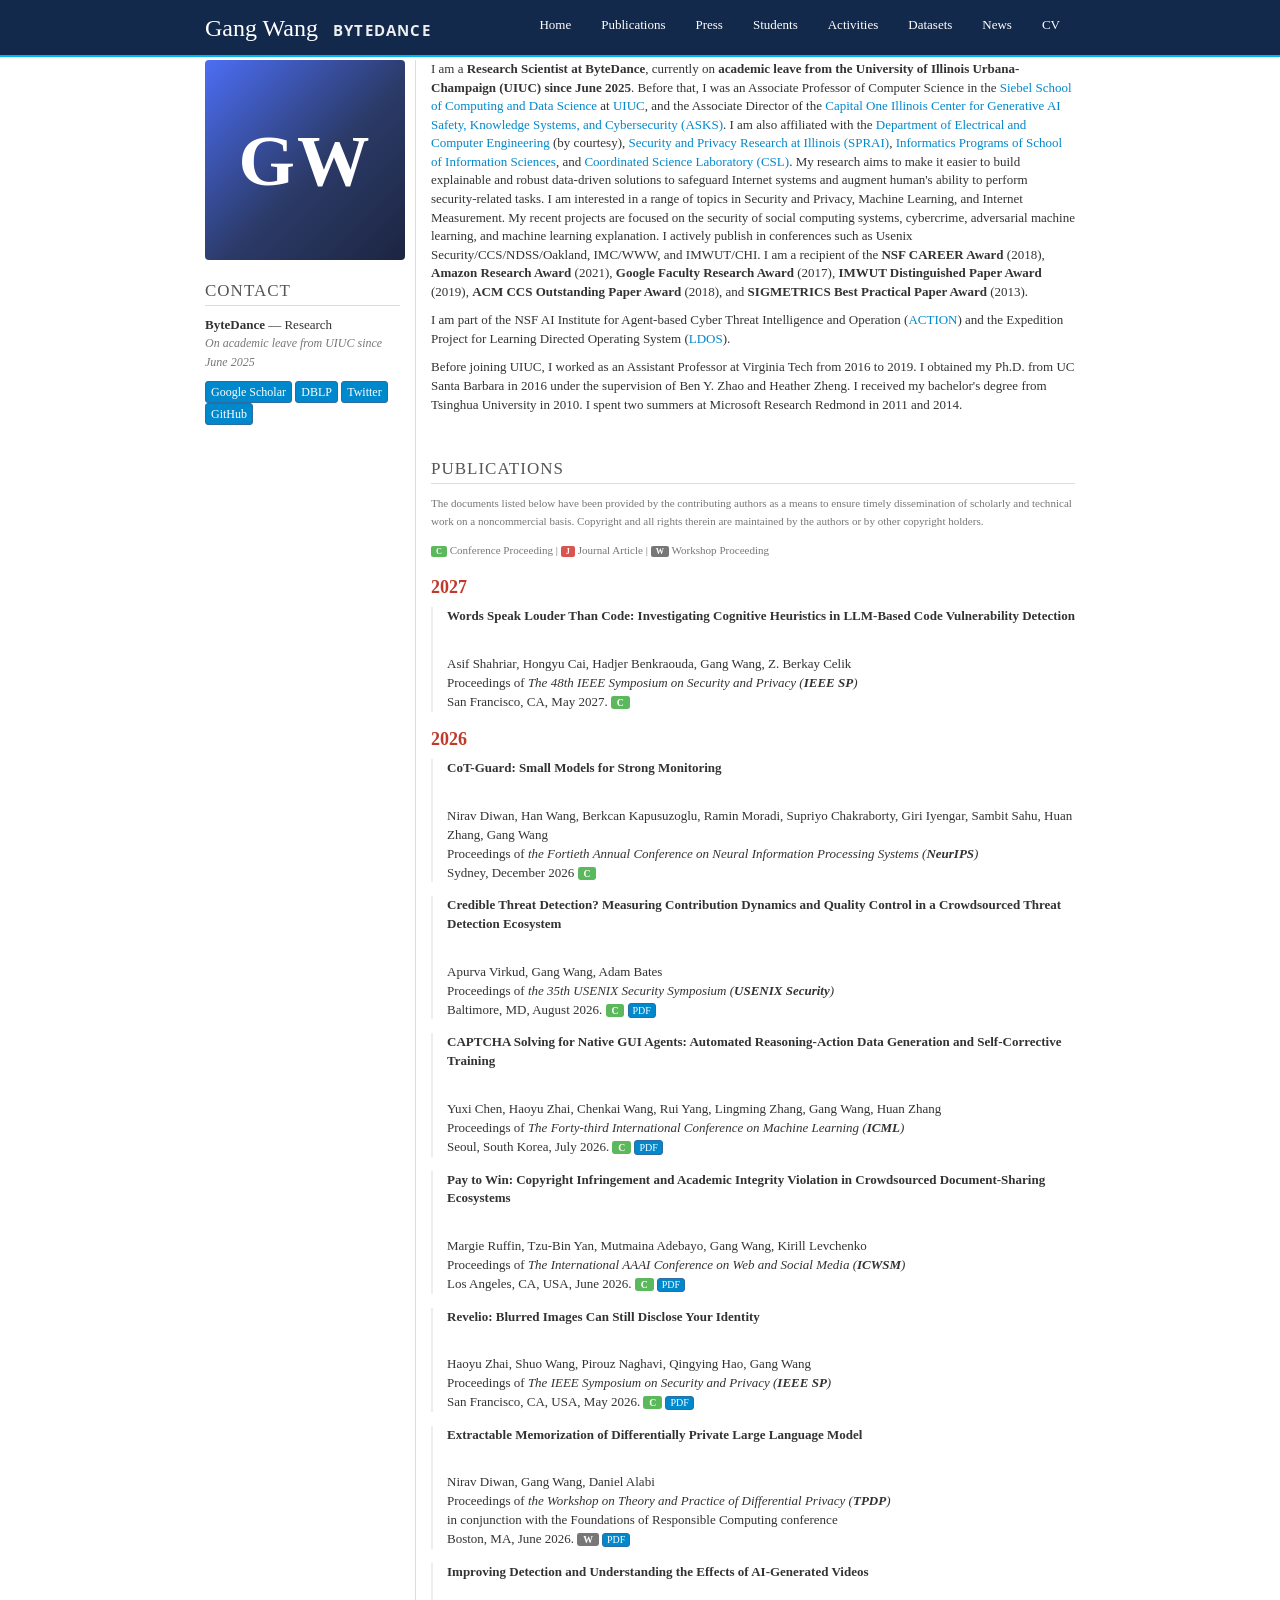
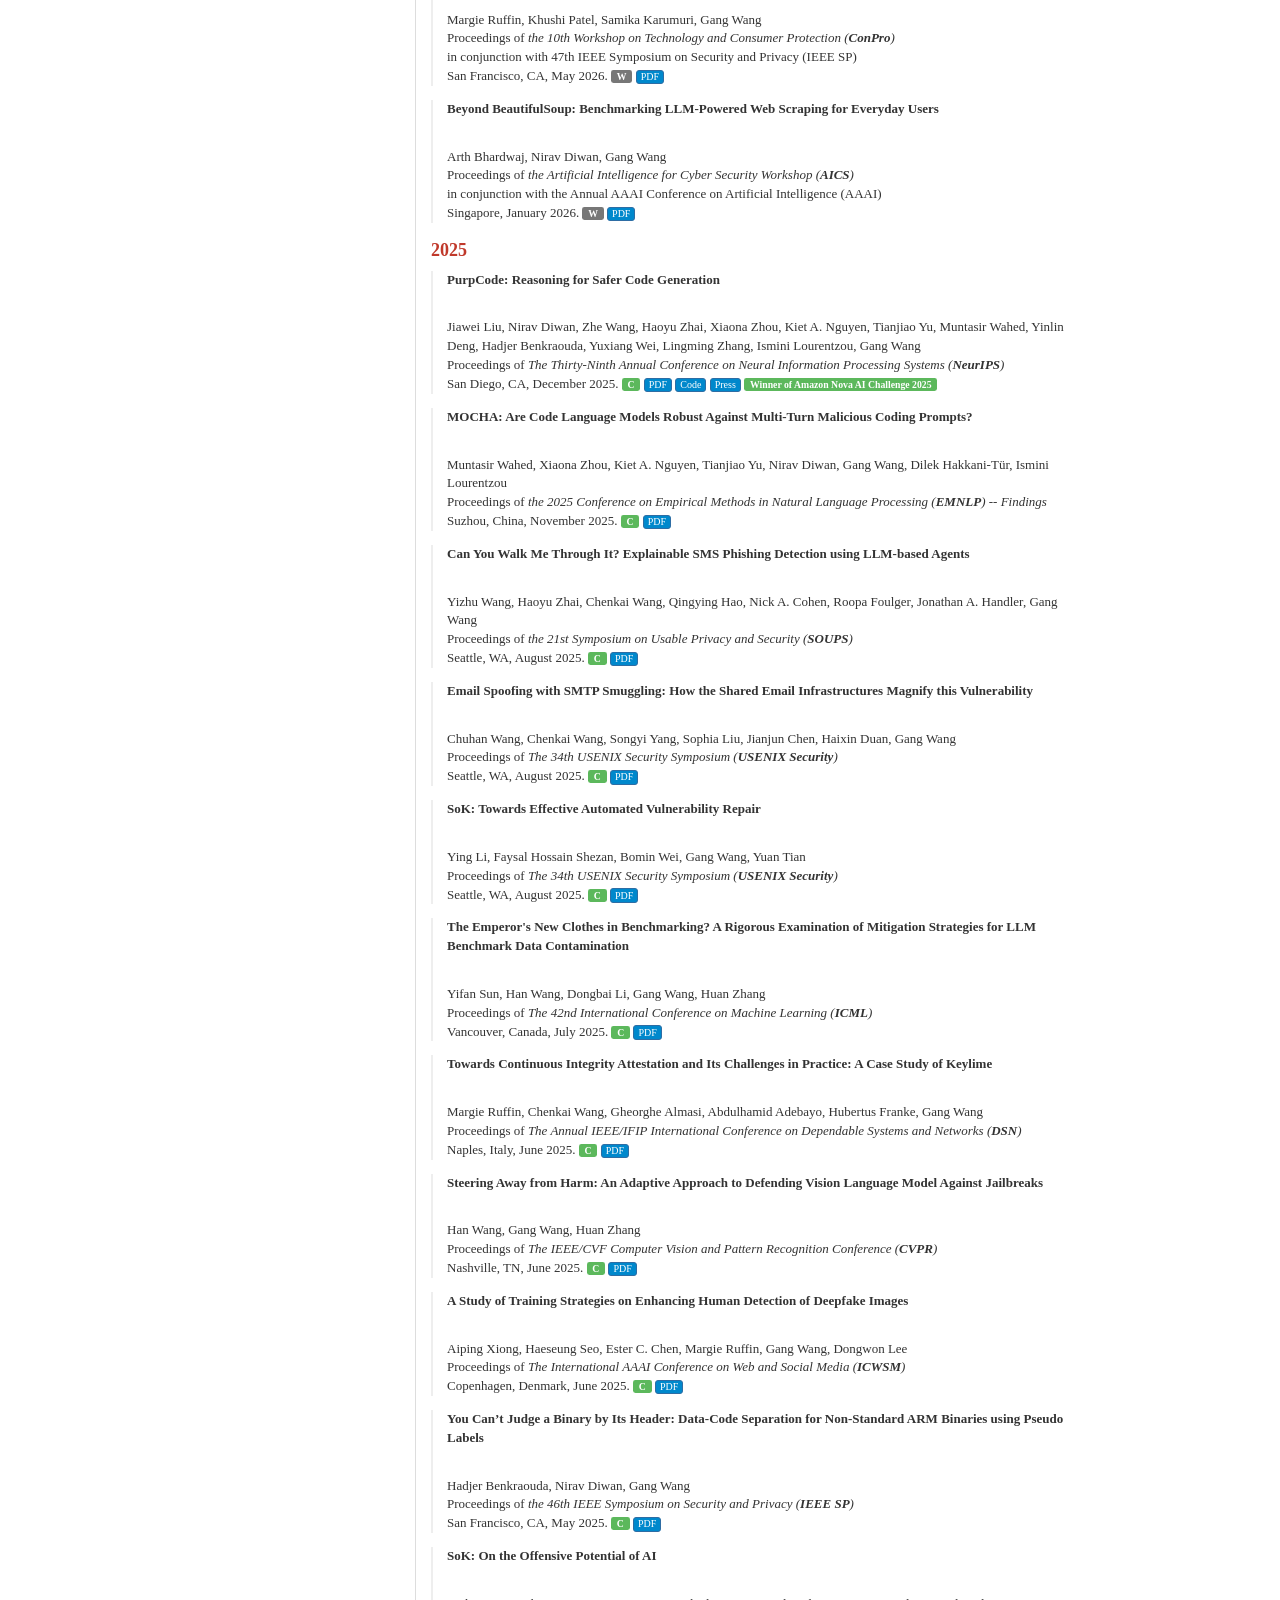
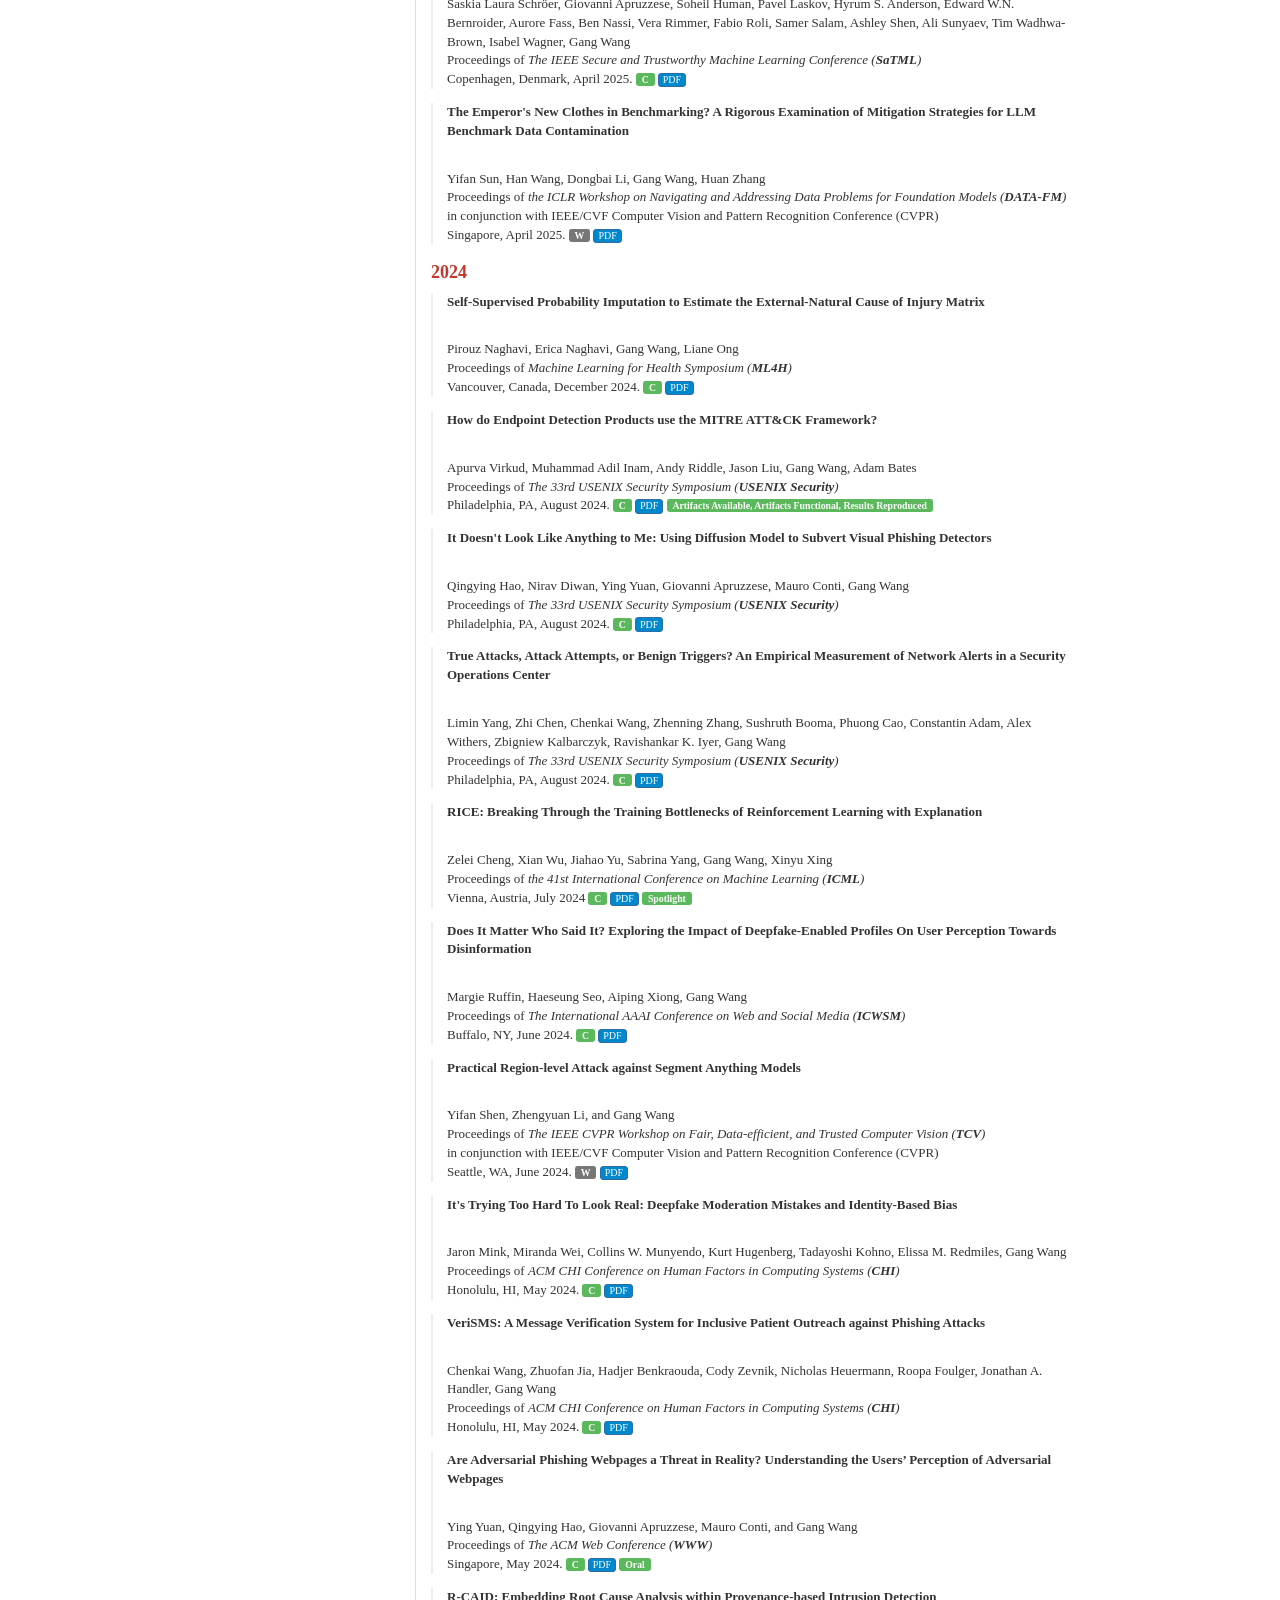
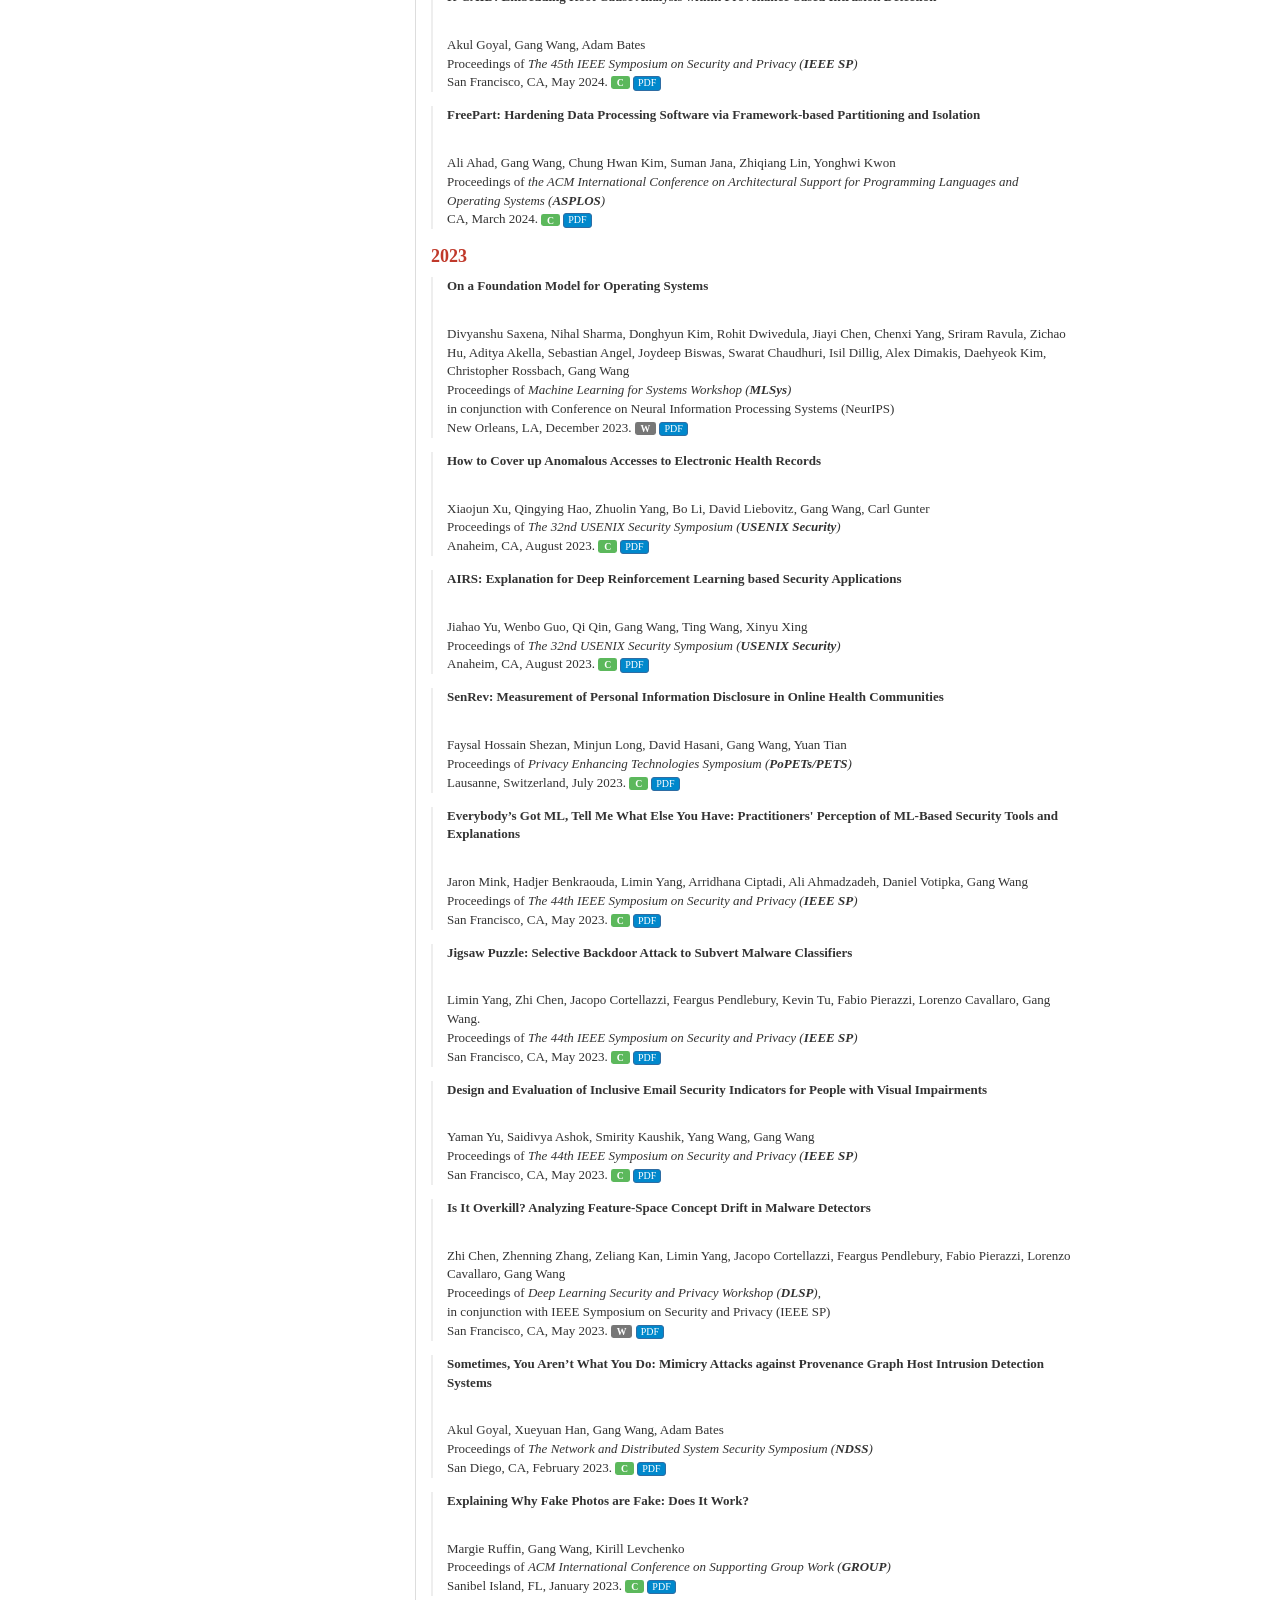
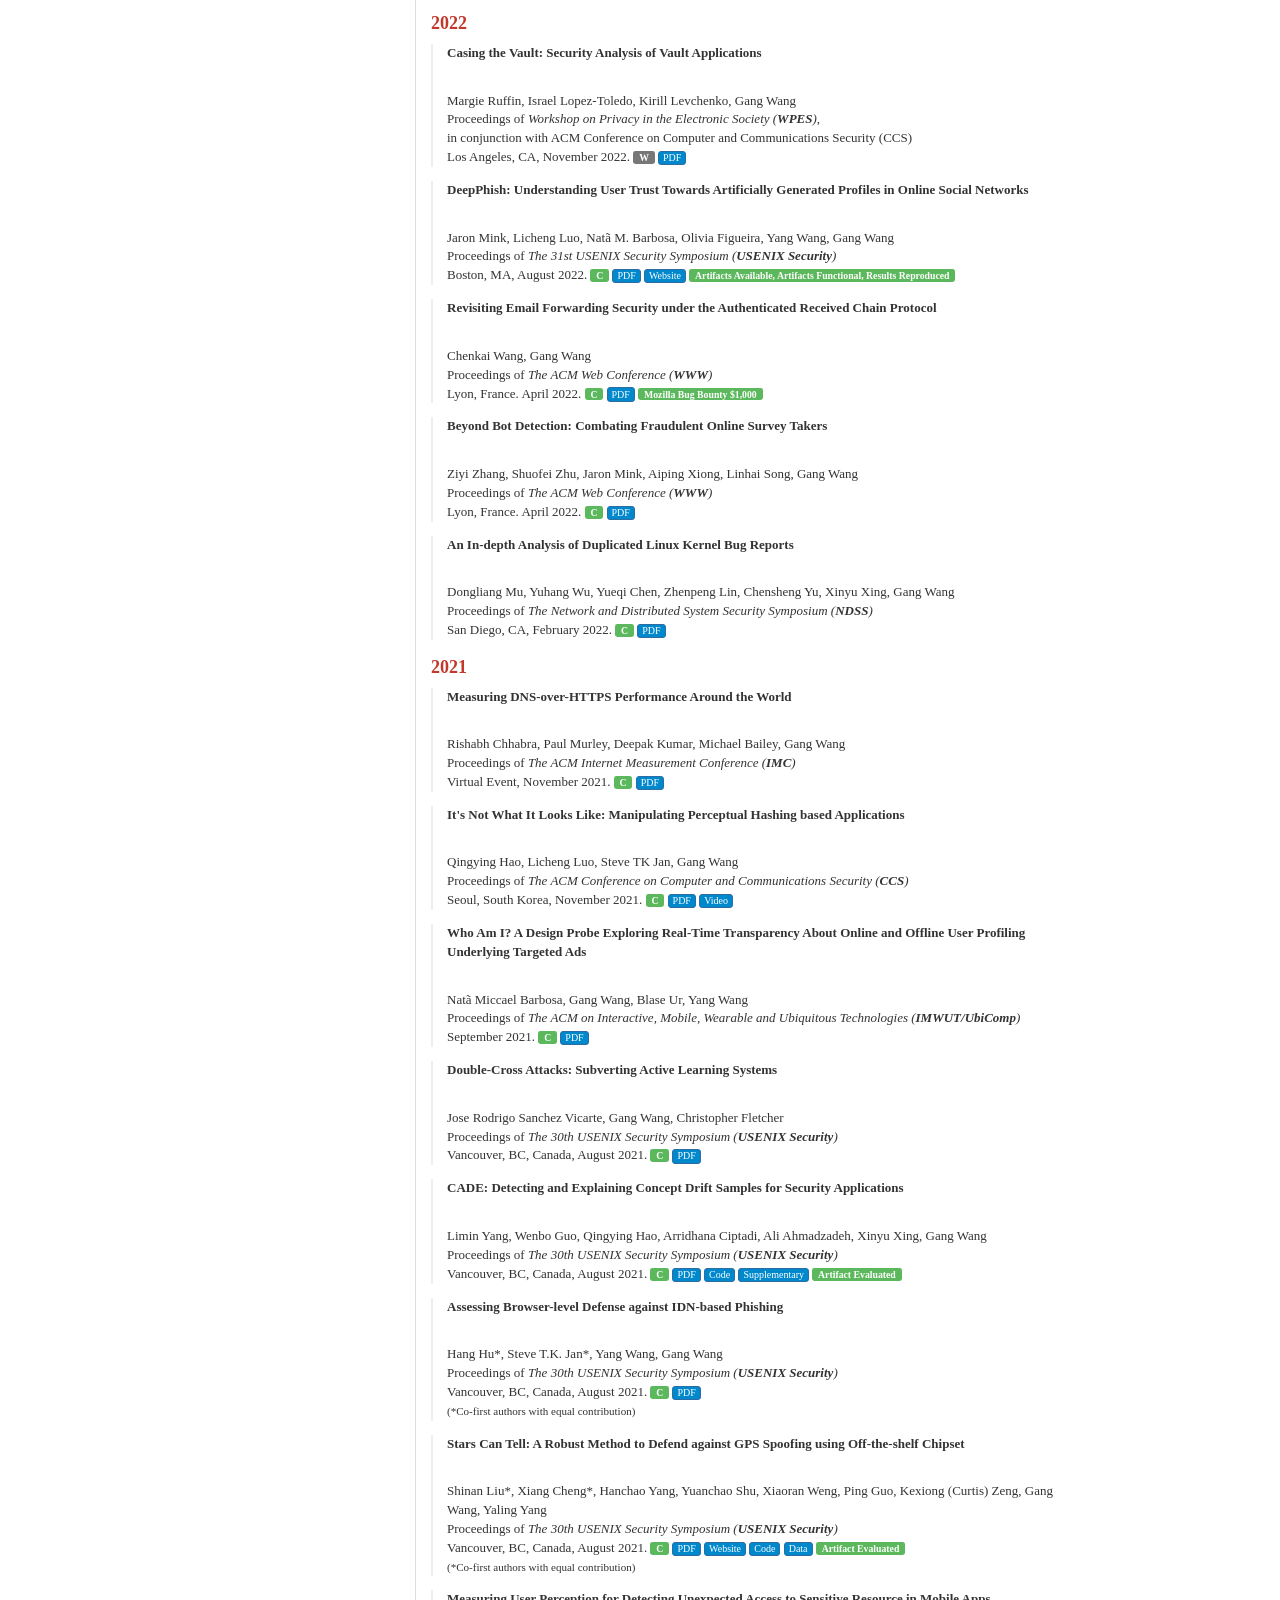
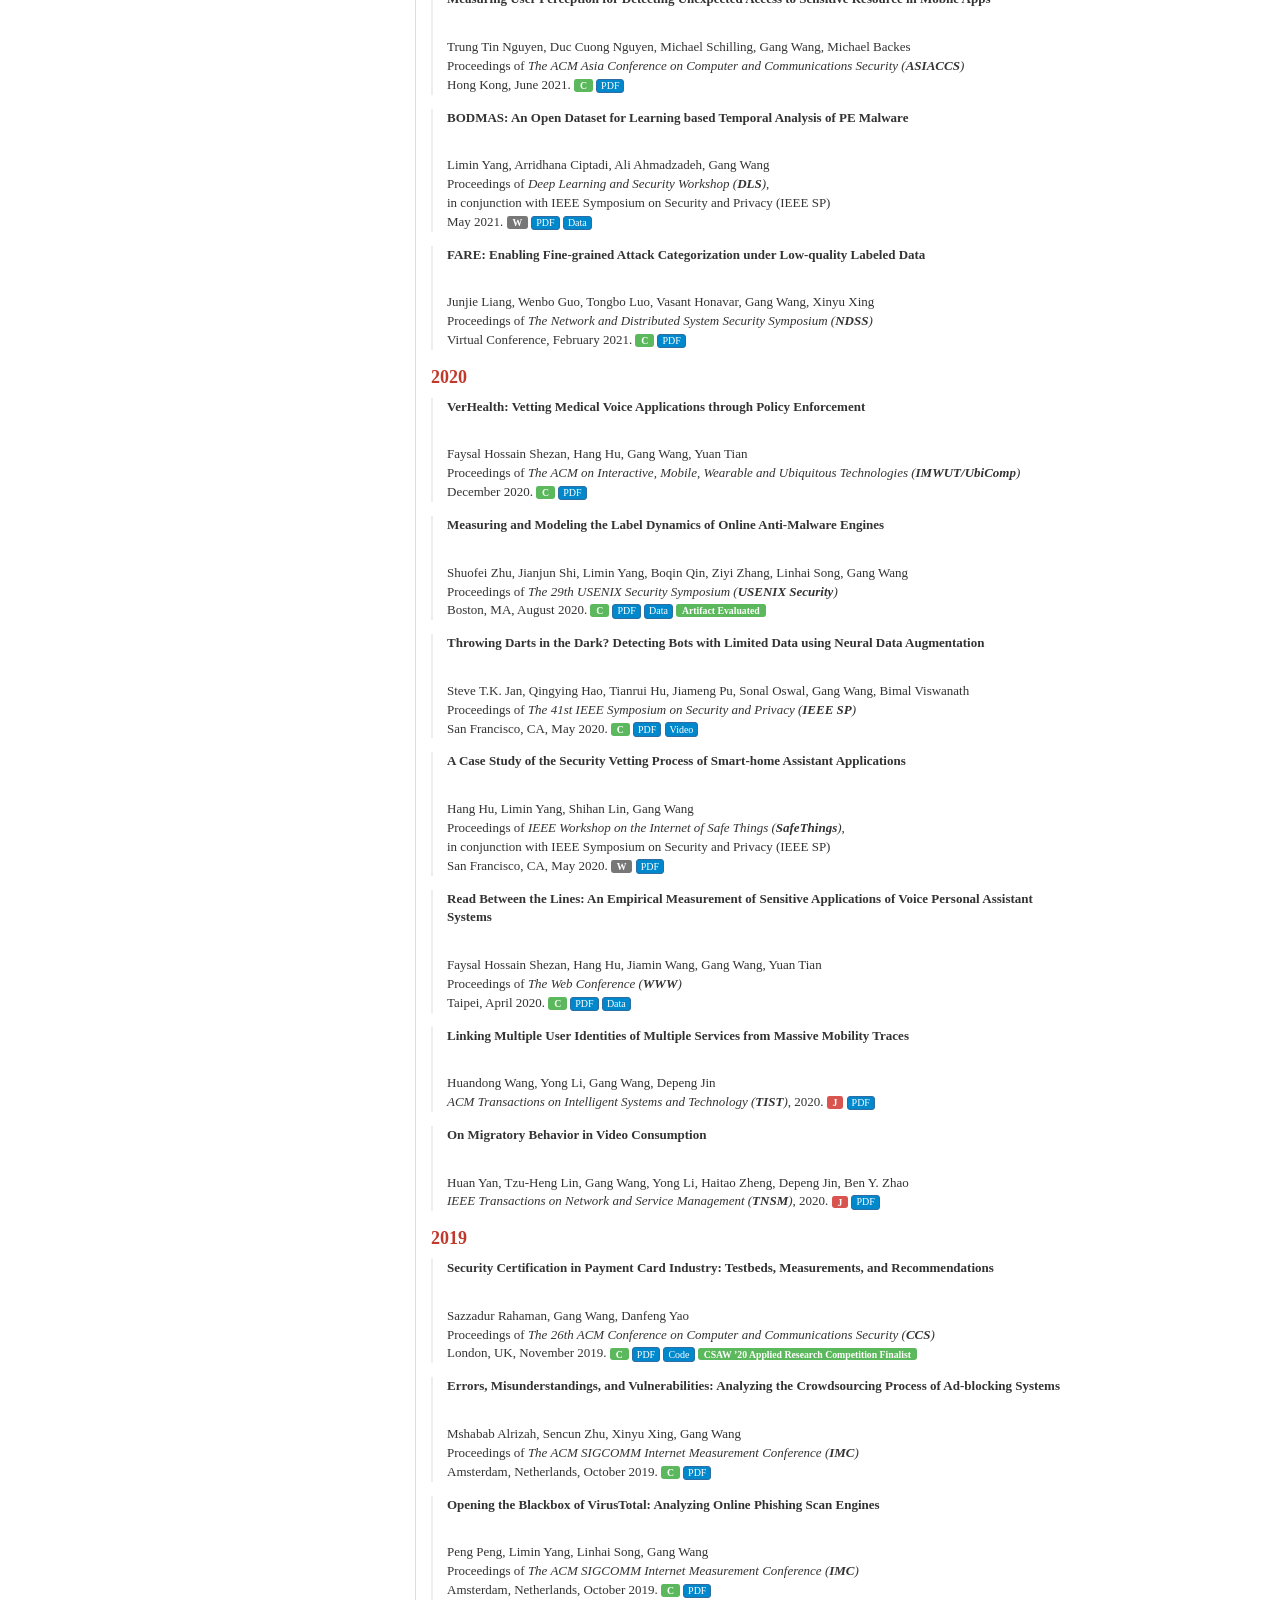
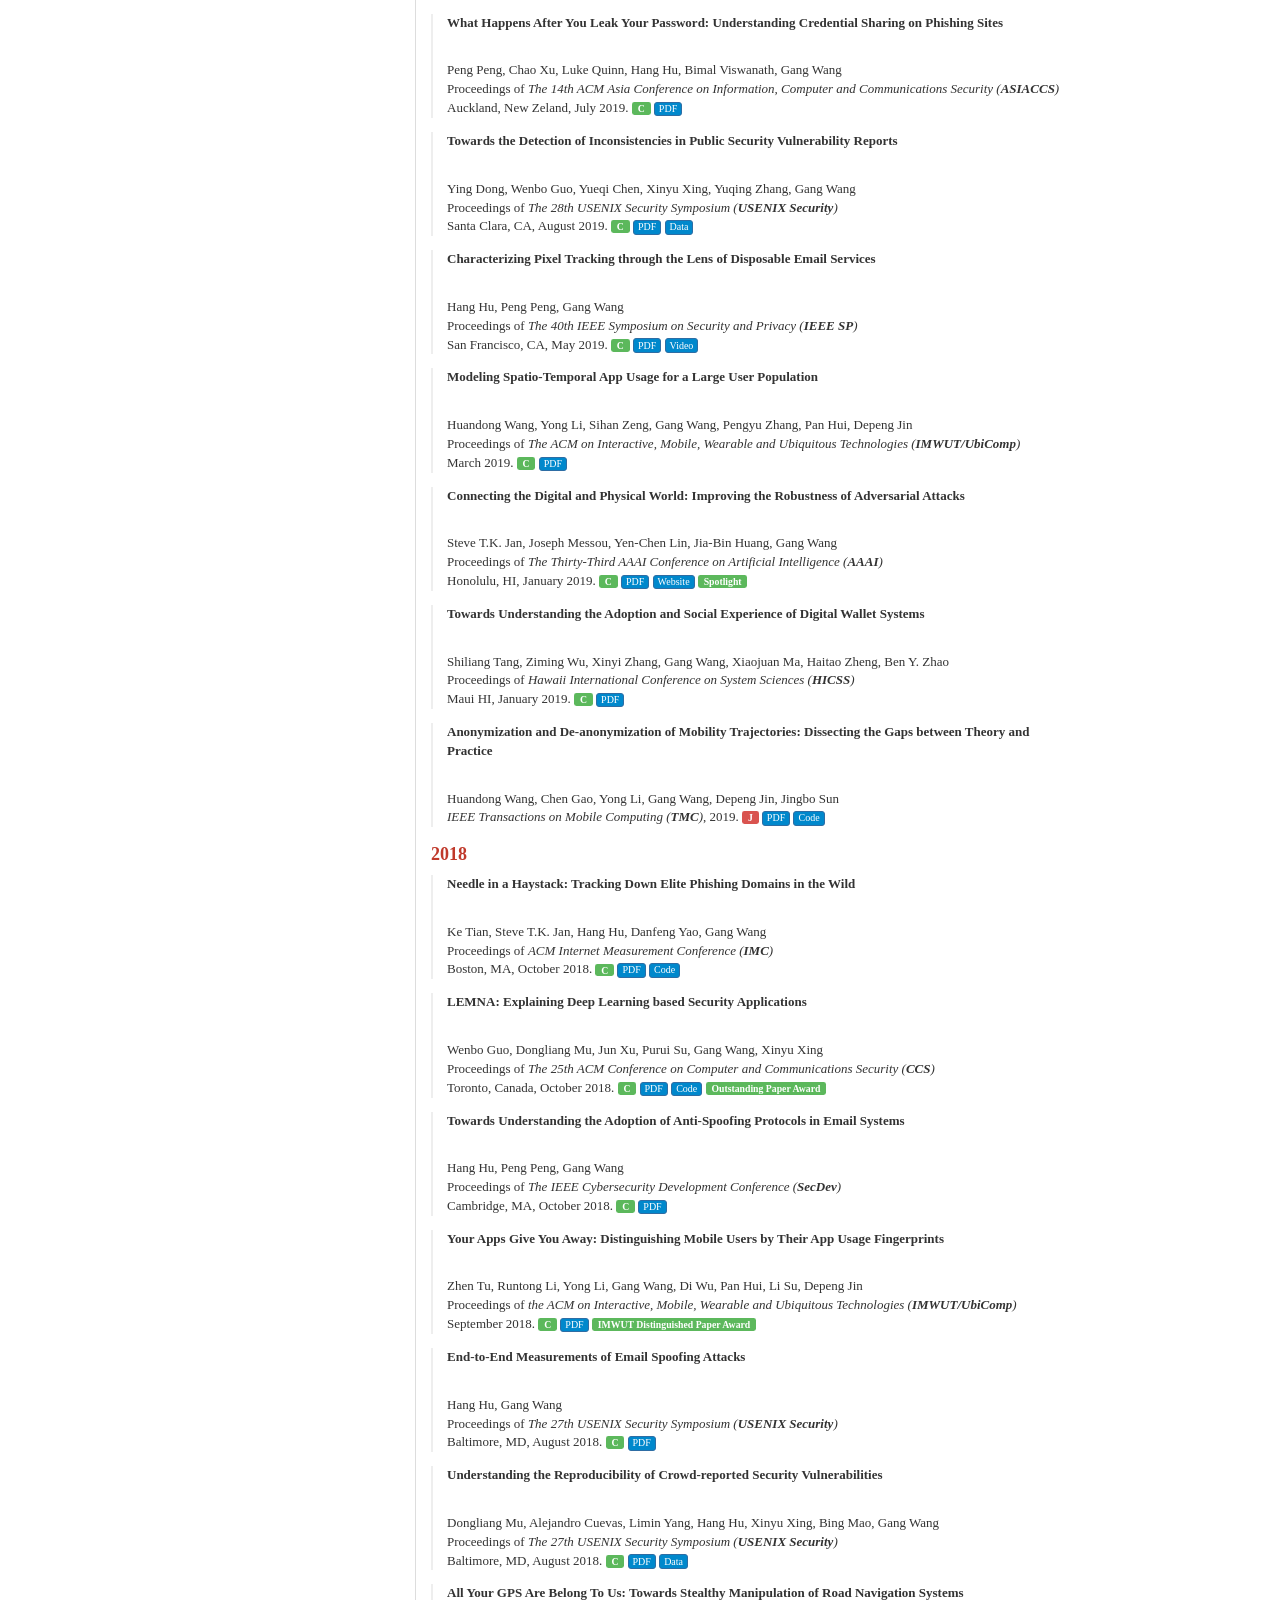
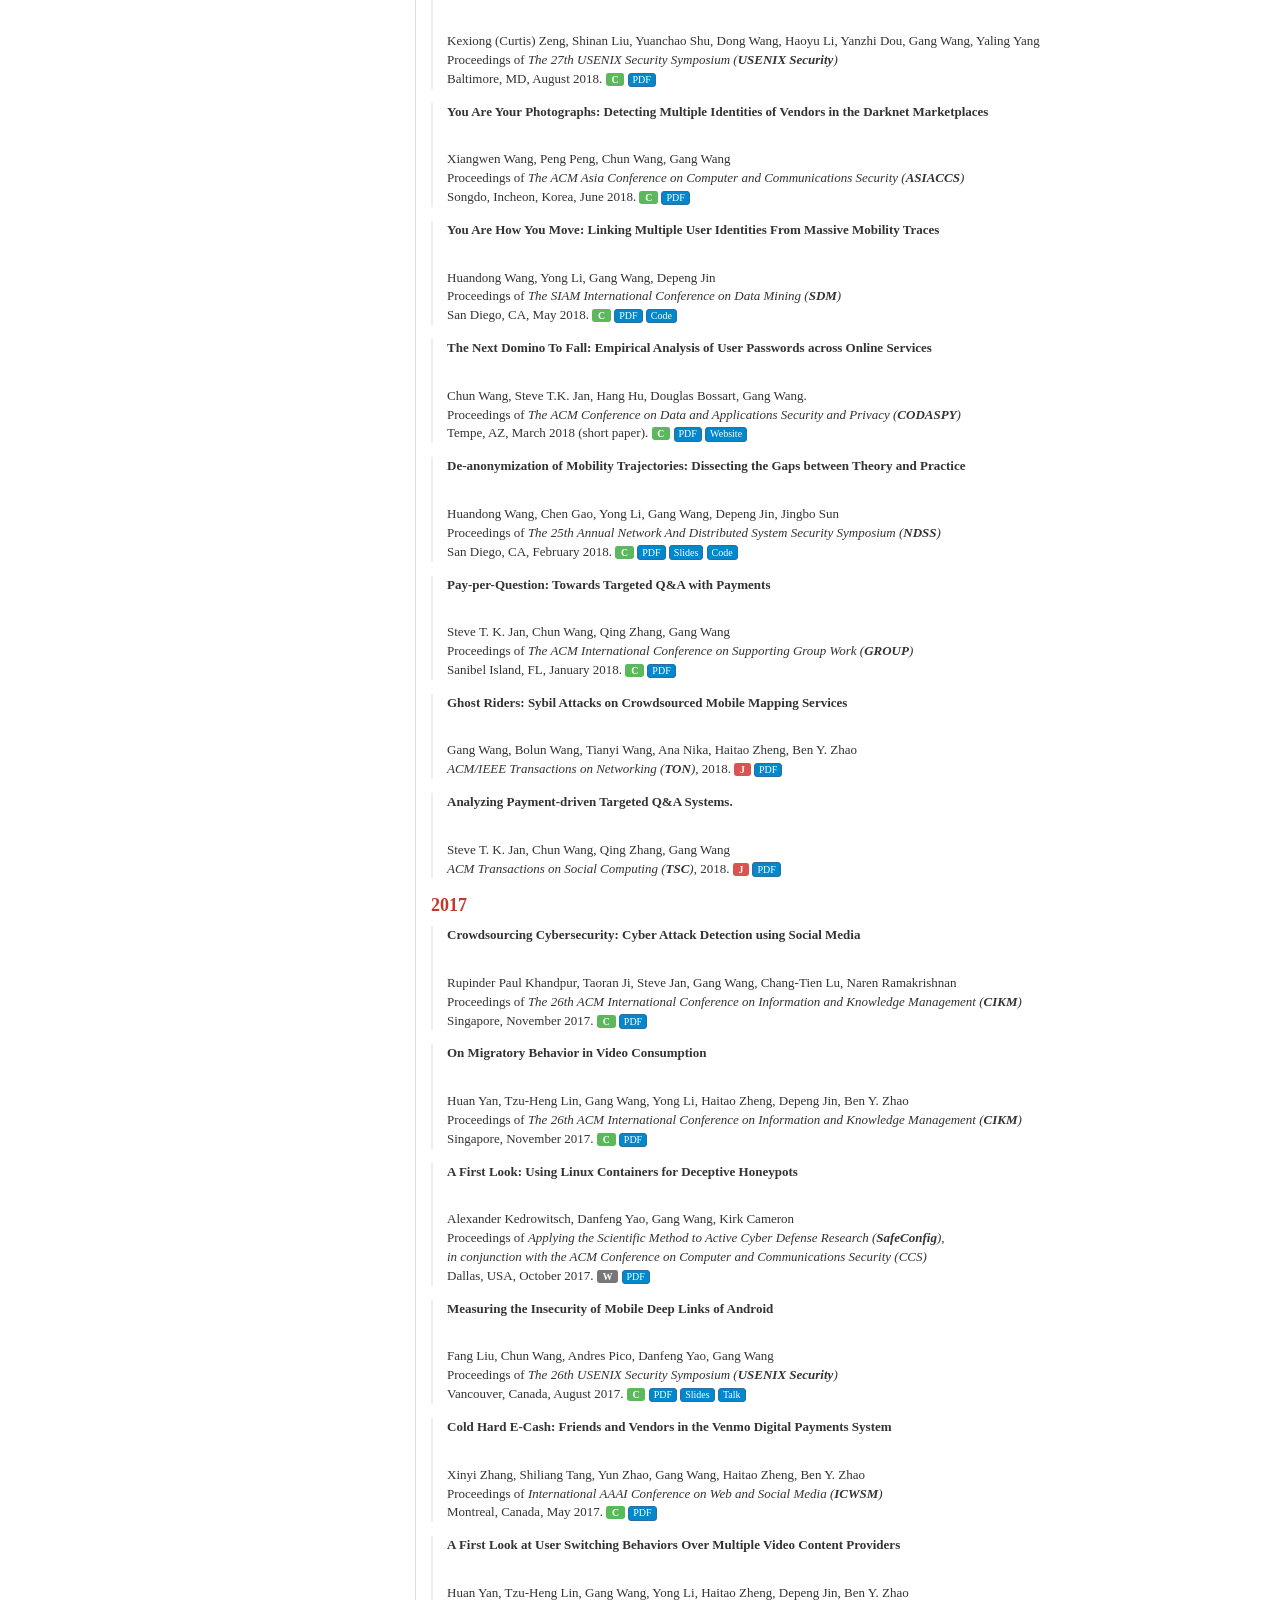
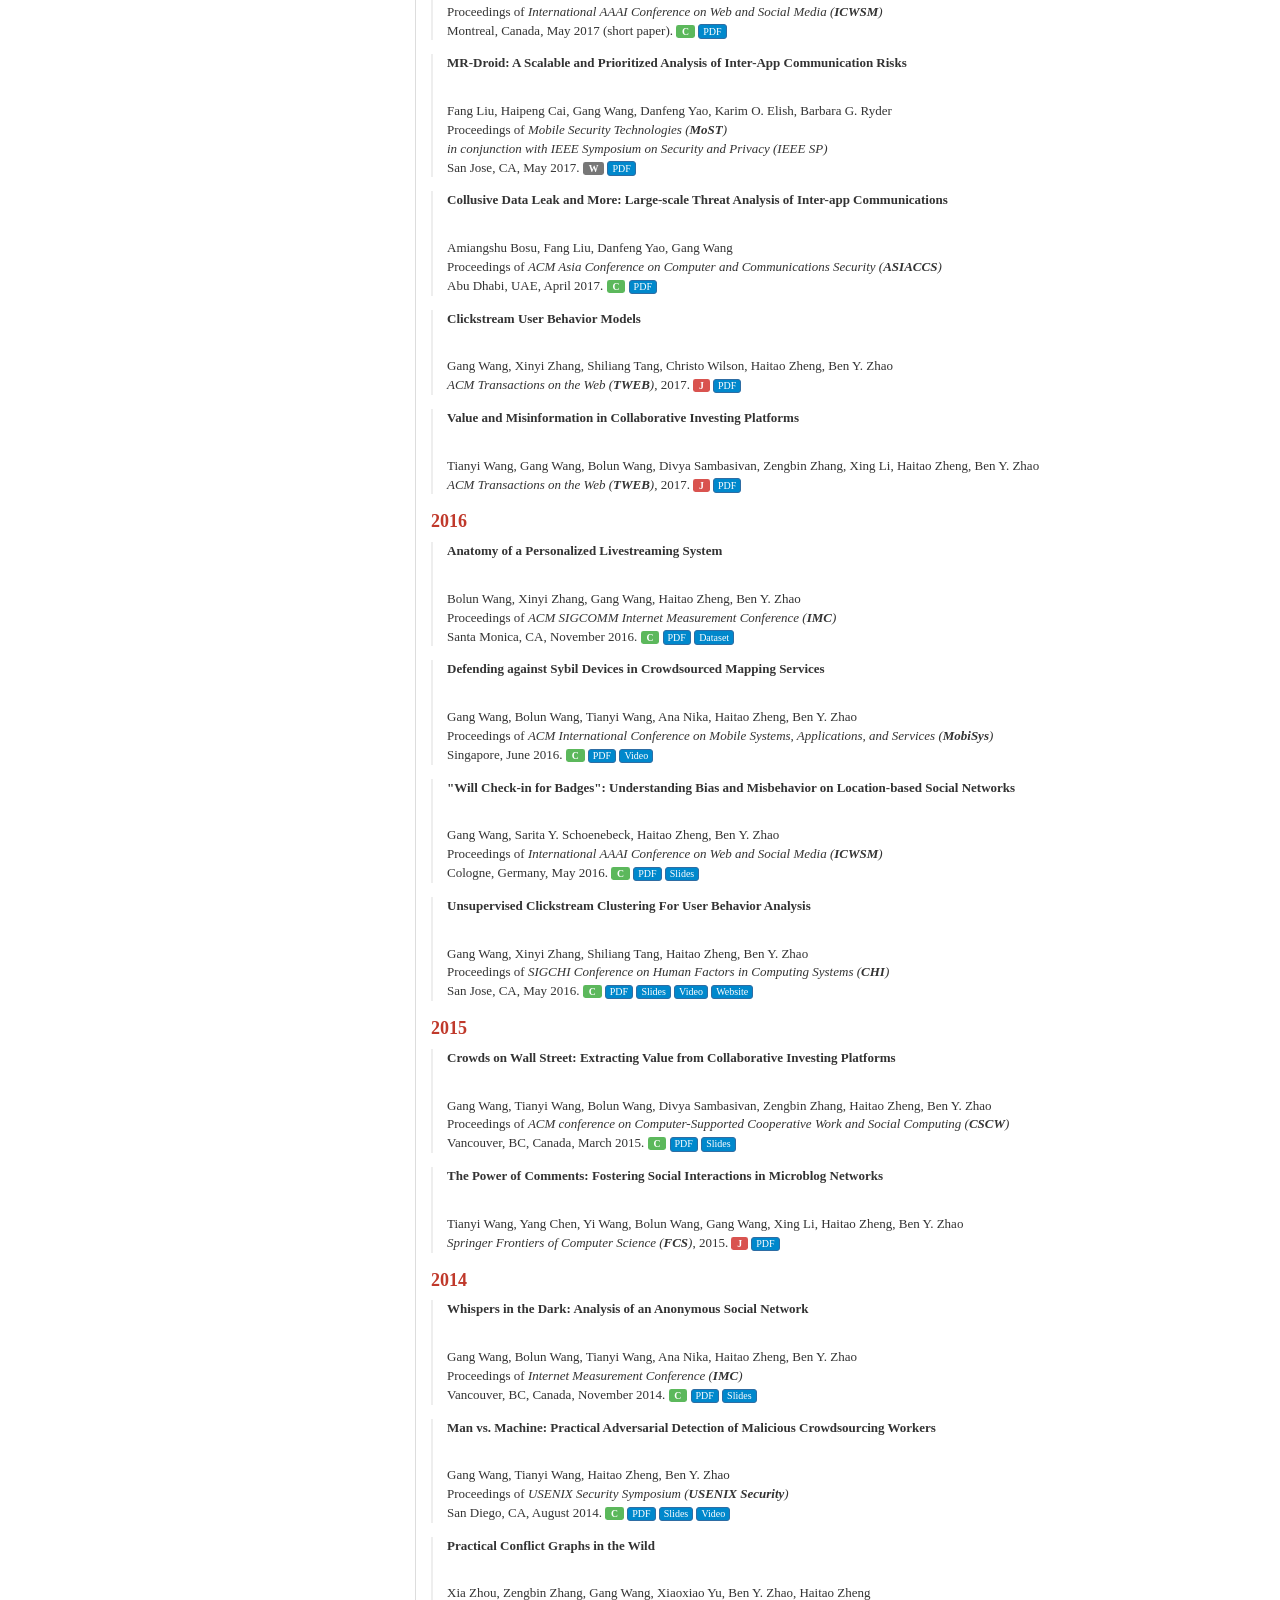
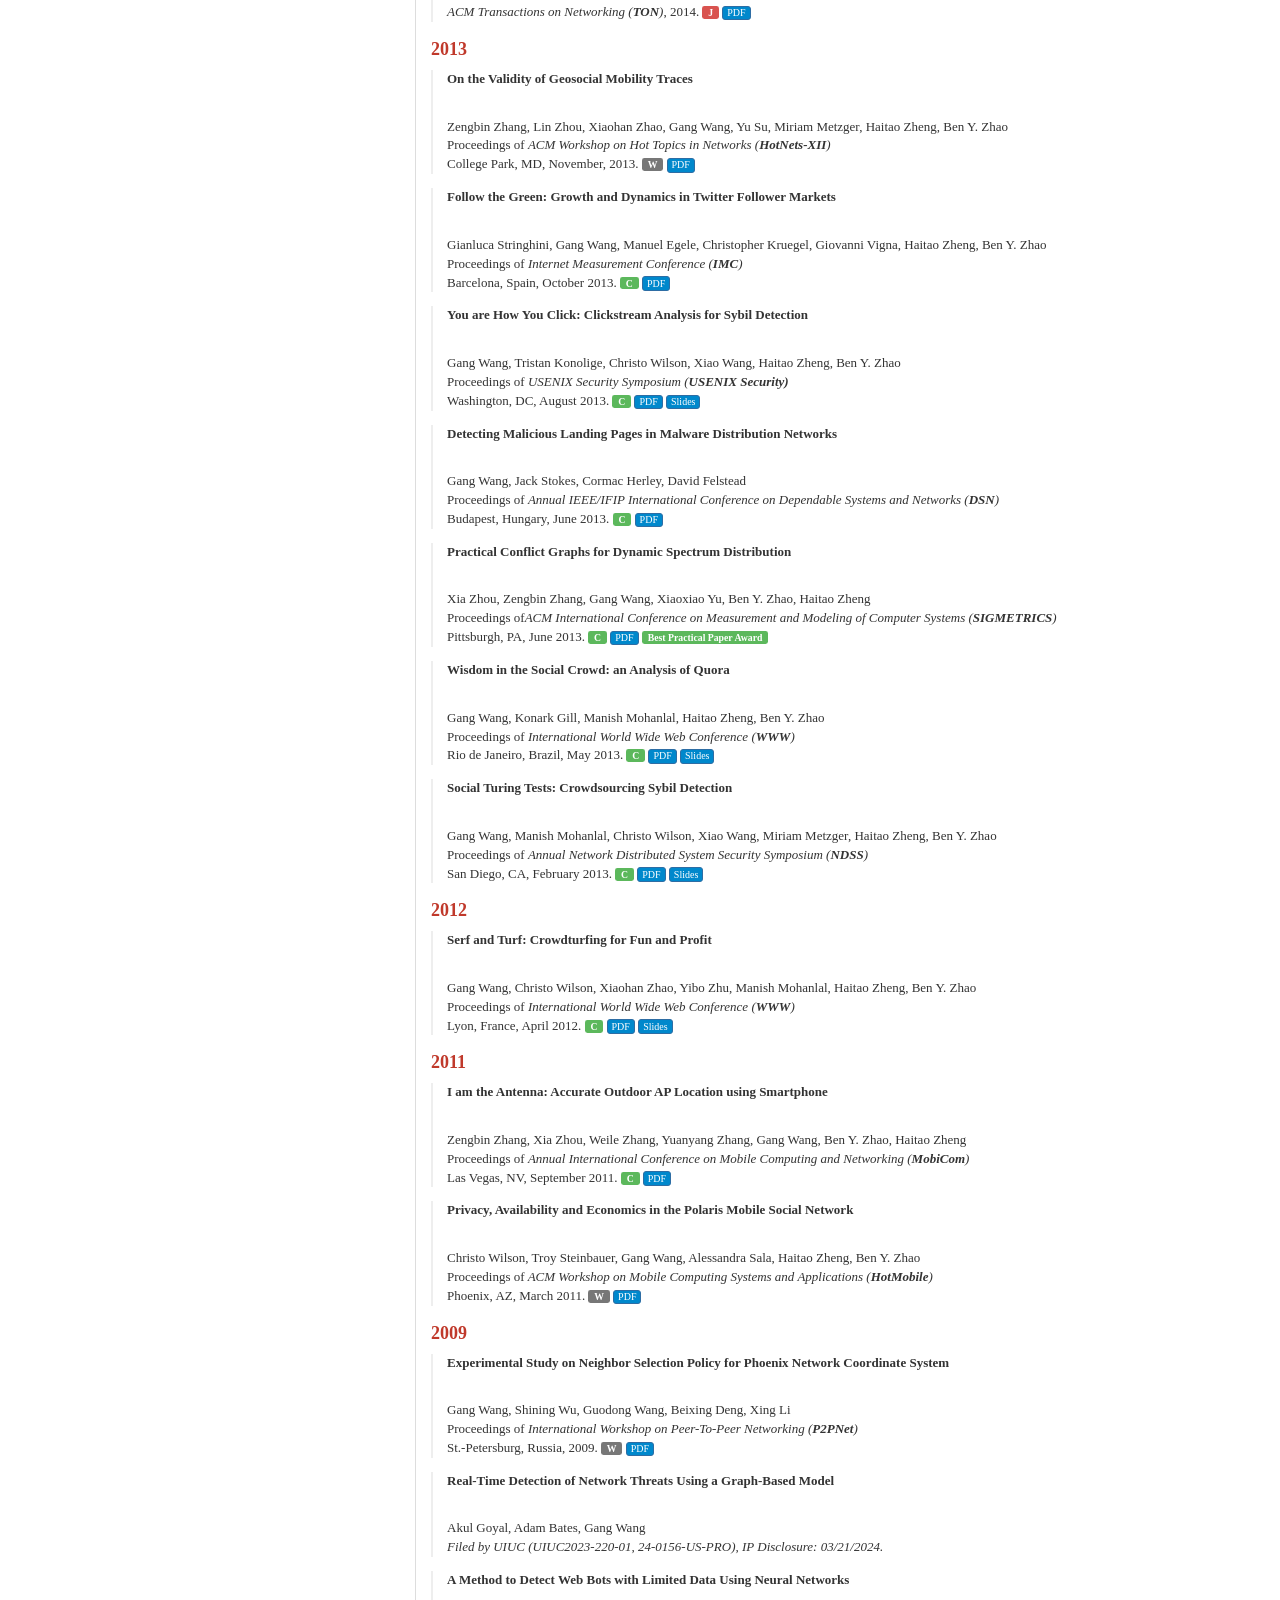
==== commit 508d0294: "Trim the sidebar to avatar, contact and profile links Removes the stale UIUC material from the left " ====
--- a/index.html
+++ b/index.html
@@ -37,6 +37,7 @@
           <li><a href="#students">Students</a></li>
           <li><a href="#activities">Activities</a></li>
           <li><a href="#datasets">Datasets</a></li>
+          <li><a href="#news-archive">News</a></li>
           <li><a href="#cv">CV</a></li>
         </ul>
       </div>
@@ -56,12 +57,7 @@
           <div class="bs-component">
             <h3>CONTACT</h3>
             <p><b>ByteDance</b> &mdash; Research<br>
-                   <span class="muted-note">On academic leave from UIUC since June 2025</span><br><br>
-                   Office: Thomas M. Siebel Center<br>
-                   201 North Goodwin Avenue<br>
-                   MC 258, Room 4316<br>
-                   Urbana, IL 61801-2302<br><br>
-                   Phone: 217-244-1008</p>
+                   <span class="muted-note">On academic leave from UIUC since June 2025</span></p>
 
         <p>
           <a href="https://scholar.google.com/citations?user=-DfTtxgAAAAJ" class="btn btn-primary btn-sm">Google Scholar</a>
@@ -70,44 +66,6 @@
           <a href="https://github.com/xx3416" class="btn btn-primary btn-sm">GitHub</a>
         </p>
 
-          </div>
-
-          <div class="bs-component">
-<h3>CLASS</h3>
-         <p><small>(taught at UIUC; on academic leave since June 2025)</small></p>
-         <p>Fall 2026: <a href="https://gangw.cs.illinois.edu/class/cs562/">CS562</a> <br/> Spring 2025: CS463 <br/> Fall 2024: CS562 <br/> Spring 2024: CS463 <br/> Fall 2023: CS562 <br/> Spring 2023: CS463 <br/> Fall 2022: CS463 <br/> Fall 2021: CS463 <br/> Spring 2021: CS463 <br/> Fall 2020: CS598 <br/> Spring 2020: CS463 <br/> Fall 2019: CS598 <br/> Spring 2019: CS4264 <br/> Fall 2018: CS4984 <br/> Spring 2018: CS4264 <br/> Fall 2017: CS6604 <br/> Fall 2016: CS4264</p>
-          </div>
-
-          <div class="bs-component">
-            <h3>NEWS</h3>
-            <p class="news-item"><img src="fonts/glyphicons-336-pushpin.png" width="10"> <strong>28 Sep 2026:</strong><br> One paper accepted to NeurIPS 2026, and one paper accepted to IEEE SP 2027. Congrats to all the students and collaborators.</p>
-            <p class="news-item"><img src="fonts/glyphicons-336-pushpin.png" width="10"> <strong>29 Aug 2026:</strong><br> NSF Safe-OSE project funded!</p>
-            <p class="news-item"><img src="fonts/glyphicons-336-pushpin.png" width="10"> <strong>28 Aug 2026:</strong><br> SaTML Area Chair</p>
-            <p class="news-item"><img src="fonts/glyphicons-336-pushpin.png" width="10"> <strong>30 May 2026:</strong><br> Congrats Apurva on her new USENIX Security paper on crowdsourced threat detection ecosystem.</p>
-            <p class="news-item"><img src="fonts/glyphicons-336-pushpin.png" width="10"> <strong>13 May 2026:</strong><br> Recent interviews with <A HREF="https://www.cnn.com/2026/05/13/business/ai-financial-statements-money-advice">CNN</a> on AI and privacy.</p>
-            <p class="news-item"><img src="fonts/glyphicons-336-pushpin.png" width="10"> <strong>30 Apr 2026:</strong><br> New ICML paper on CAPTCHA solving with GUI Agents.</p>
-            <p class="news-item"><img src="fonts/glyphicons-336-pushpin.png" width="10"> <strong>10 Apr 2026:</strong><br> Recent interviews with <A HREF="https://www.france24.com/fr/info-en-continu/20260408-anthropic-reporte-la-sortie-de-sa-nouvelle-ia-trop-dangereuse-pour-la-cybers%C3%A9curit%C3%A9-actuelle">France 24</a> and <A HREF="https://www.bloomberg.com/news/articles/2026-04-10/mythos-why-anthropic-s-new-ai-has-officials-worried">Bloomberg</a> on AI/LLM for cybersecurity.</p>
-            <p class="news-item"><img src="fonts/glyphicons-336-pushpin.png" width="10"> <strong>1 Apr 2026:</strong><br> Multiple workshop papers accepted recently: TPDP 2026, ConPro 2026, and AICS 2026. Congrats to the students.</p>
-            <p class="news-item"><img src="fonts/glyphicons-336-pushpin.png" width="10"> <strong>2 Feb 2026:</strong><br> Our team came back to the <A HREF="https://www.amazon.science/nova-ai-challenge/amazon-nova-ai-challenge-returns-with-nova-forge-access-for-competing-teams">Amazon Nova AI Challenge </a>for the second year (securing AI-based software agents).</p>
-            <p class="news-item"><img src="fonts/glyphicons-336-pushpin.png" width="10"> <strong>7 Oct 2025:</strong><br> <a href="https://github.com/purpcode-uiuc/purpcode">PurpCode</a> accepted to NeurIPS 2025 (also the winner model for <a href="https://www.amazon.science/nova-ai-challenge/pushing-the-boundaries-of-secure-ai-winners-of-the-amazon-nova-ai-challenge">Amazon Nova AI Challenge 2025</a>).</p>
-            <p class="news-item"><img src="fonts/glyphicons-336-pushpin.png" width="10"> <strong>7 Oct 2025:</strong><br> Revelio accepted to <a href="https://sp2026.ieee-security.org/">IEEE SP 2026</a>. Congrats to Jeffery, Shuo, Pirouz, and Qingying!</p>
-            <p class="news-item"><img src="fonts/glyphicons-336-pushpin.png" width="10"> <strong>17 Aug 2025:</strong><br> Congrats to Margie, Tzu-Bin, and Mutmaina on their new ICWSM-26 paper (on crowdsourced doc sharing and copyright infringement)!</p>
-            <p class="small"><a href="#news-archive">(Archived news)</a></p>
-          </div>
-
-          <div class="bs-component">
-<h3>SPONSORS</h3>
-            <p class="sponsor-logos">
-              <img src="image/nsf1.jpg" width="100" alt="NSF" /><br>
-              <img src="image/google.jpg" width="120" alt="Google" /><br>
-              <img src="image/amazon.jpg" width="120" alt="Amazon" /><br>
-              <img src="image/ibm.png" width="100" alt="IBM" /><br>
-              <img src="image/jump-logo.png" width="120" alt="Jump" /><br>
-              <img src="image/nih.png" width="80" alt="NIH" /><br>
-              <img src="image/massaitc.jpeg" width="100" alt="MIT CSAIL" /><br>
-              <img src="image/ebay-logo.png" width="100" alt="eBay" /><br>
-              <img src="image/Capital-One.png" width="140" alt="Capital One" />
-            </p>
           </div>
         </div>
 
@@ -423,6 +381,18 @@
 
           <div class="bs-component" id="news-archive">
             <h3>Archived News</h3>
+            <p class="news-item"><img src="fonts/glyphicons-336-pushpin.png" width="10"> <strong>28 Sep 2026:</strong><br> One paper accepted to NeurIPS 2026, and one paper accepted to IEEE SP 2027. Congrats to all the students and collaborators.</p>
+            <p class="news-item"><img src="fonts/glyphicons-336-pushpin.png" width="10"> <strong>29 Aug 2026:</strong><br> NSF Safe-OSE project funded!</p>
+            <p class="news-item"><img src="fonts/glyphicons-336-pushpin.png" width="10"> <strong>28 Aug 2026:</strong><br> SaTML Area Chair</p>
+            <p class="news-item"><img src="fonts/glyphicons-336-pushpin.png" width="10"> <strong>30 May 2026:</strong><br> Congrats Apurva on her new USENIX Security paper on crowdsourced threat detection ecosystem.</p>
+            <p class="news-item"><img src="fonts/glyphicons-336-pushpin.png" width="10"> <strong>13 May 2026:</strong><br> Recent interviews with <A HREF="https://www.cnn.com/2026/05/13/business/ai-financial-statements-money-advice">CNN</a> on AI and privacy.</p>
+            <p class="news-item"><img src="fonts/glyphicons-336-pushpin.png" width="10"> <strong>30 Apr 2026:</strong><br> New ICML paper on CAPTCHA solving with GUI Agents.</p>
+            <p class="news-item"><img src="fonts/glyphicons-336-pushpin.png" width="10"> <strong>10 Apr 2026:</strong><br> Recent interviews with <A HREF="https://www.france24.com/fr/info-en-continu/20260408-anthropic-reporte-la-sortie-de-sa-nouvelle-ia-trop-dangereuse-pour-la-cybers%C3%A9curit%C3%A9-actuelle">France 24</a> and <A HREF="https://www.bloomberg.com/news/articles/2026-04-10/mythos-why-anthropic-s-new-ai-has-officials-worried">Bloomberg</a> on AI/LLM for cybersecurity.</p>
+            <p class="news-item"><img src="fonts/glyphicons-336-pushpin.png" width="10"> <strong>1 Apr 2026:</strong><br> Multiple workshop papers accepted recently: TPDP 2026, ConPro 2026, and AICS 2026. Congrats to the students.</p>
+            <p class="news-item"><img src="fonts/glyphicons-336-pushpin.png" width="10"> <strong>2 Feb 2026:</strong><br> Our team came back to the <A HREF="https://www.amazon.science/nova-ai-challenge/amazon-nova-ai-challenge-returns-with-nova-forge-access-for-competing-teams">Amazon Nova AI Challenge </a>for the second year (securing AI-based software agents).</p>
+            <p class="news-item"><img src="fonts/glyphicons-336-pushpin.png" width="10"> <strong>7 Oct 2025:</strong><br> <a href="https://github.com/purpcode-uiuc/purpcode">PurpCode</a> accepted to NeurIPS 2025 (also the winner model for <a href="https://www.amazon.science/nova-ai-challenge/pushing-the-boundaries-of-secure-ai-winners-of-the-amazon-nova-ai-challenge">Amazon Nova AI Challenge 2025</a>).</p>
+            <p class="news-item"><img src="fonts/glyphicons-336-pushpin.png" width="10"> <strong>7 Oct 2025:</strong><br> Revelio accepted to <a href="https://sp2026.ieee-security.org/">IEEE SP 2026</a>. Congrats to Jeffery, Shuo, Pirouz, and Qingying!</p>
+            <p class="news-item"><img src="fonts/glyphicons-336-pushpin.png" width="10"> <strong>17 Aug 2025:</strong><br> Congrats to Margie, Tzu-Bin, and Mutmaina on their new ICWSM-26 paper (on crowdsourced doc sharing and copyright infringement)!</p>
             <p class="news-item"><img src="fonts/glyphicons-336-pushpin.png" width="10"> <strong>1 Jun 2025:</strong><br> <A HREF="https://satml.org/">SaTML 2026</a> TPC</p>
             <p class="news-item"><img src="fonts/glyphicons-336-pushpin.png" width="10"> <strong>24 Jun 2025:</strong><br> Our UIUC team (PurpCorn-PLAN) advances to the finals of the <A HREF="https://www.amazon.science/nova-ai-challenge/finalist-teams-advance-in-the-amazon-nova-ai-challenge-trusted-ai-track">Amazon Nova AI Challenge</a>!</p>
             <p class="news-item"><img src="fonts/glyphicons-336-pushpin.png" width="10"> <strong>14 May 2025:</strong><br> New <A HREF="https://www.usenix.org/conference/soups2025">SOUPS 2025</a> paper on LLM-based phishing SMS detection and explanation. Congrats to all the student co-authors!</p>
--- a/css/site.css
+++ b/css/site.css
@@ -99,10 +99,6 @@
   margin-right: 4px;
 }
 
-.sponsor-logos img {
-  margin-bottom: 4px;
-}
-
 /* Publication list. */
 #publications ul {
   list-style: none;
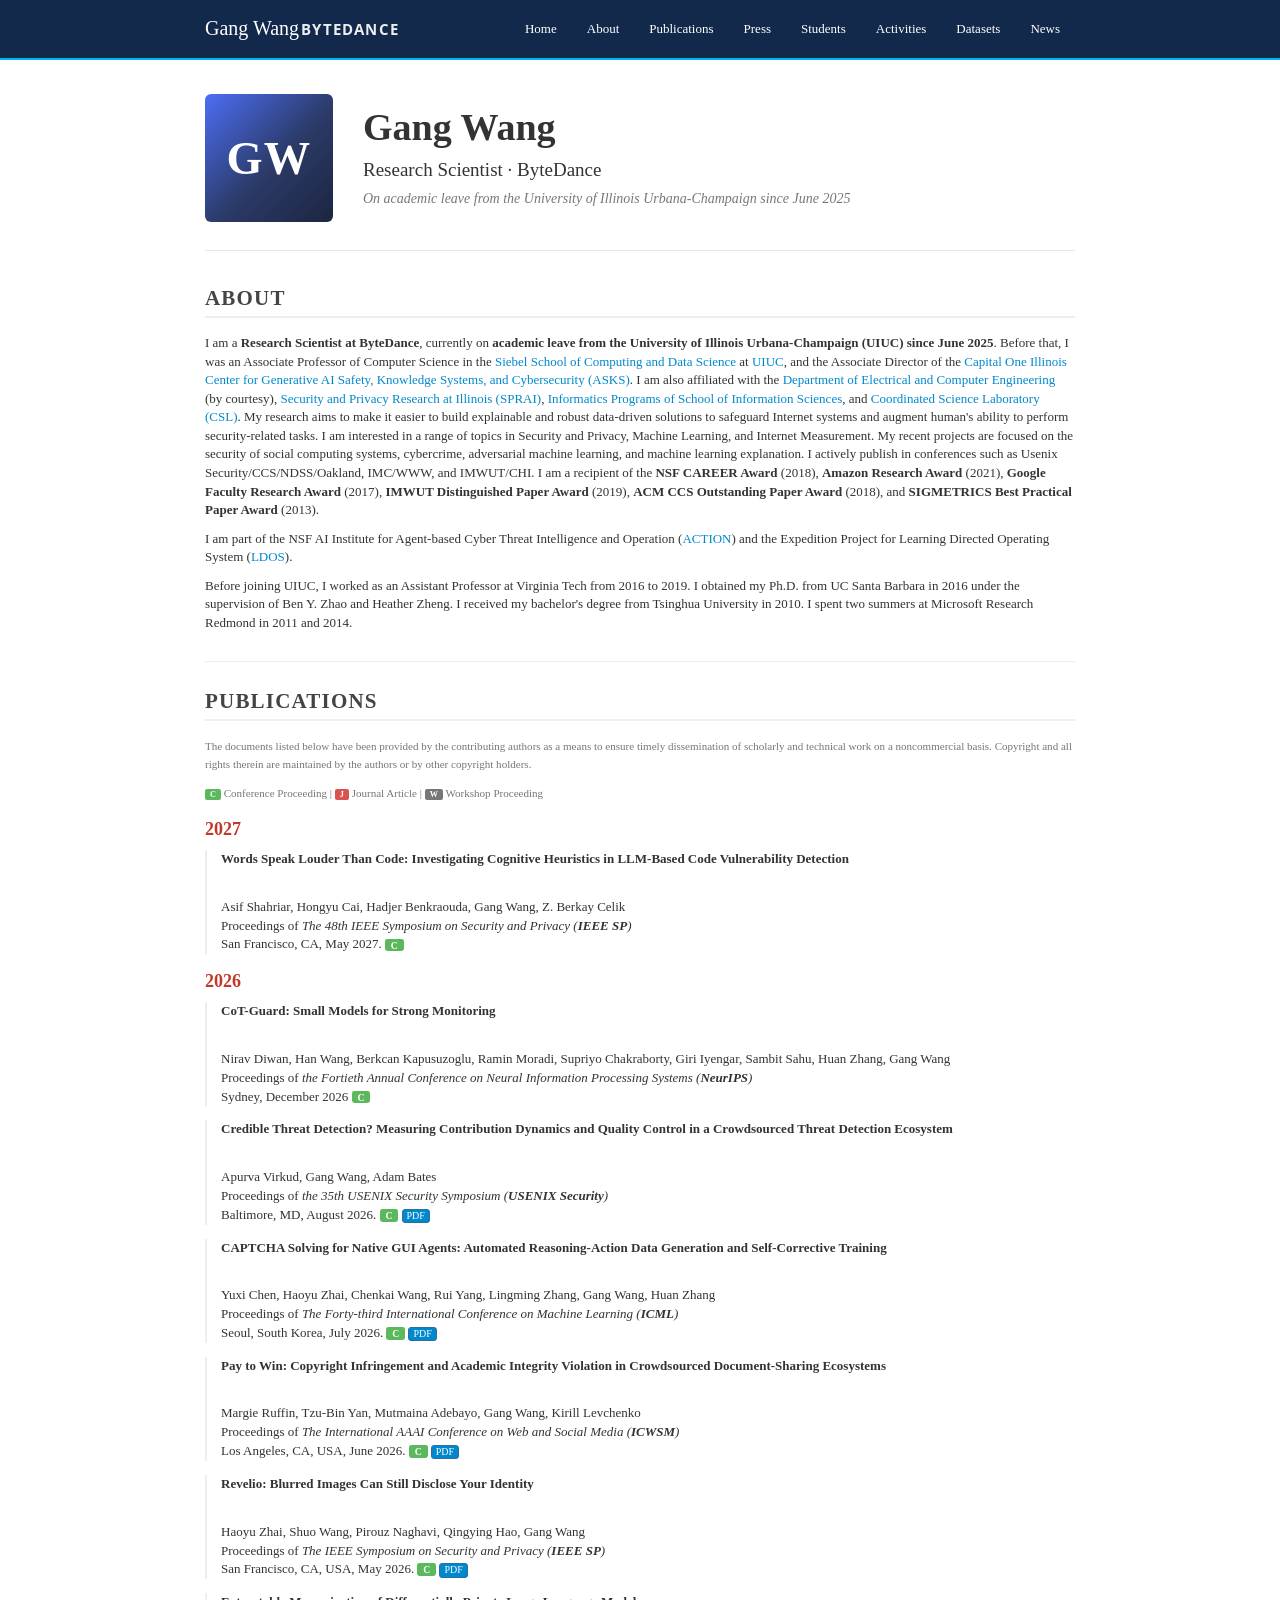
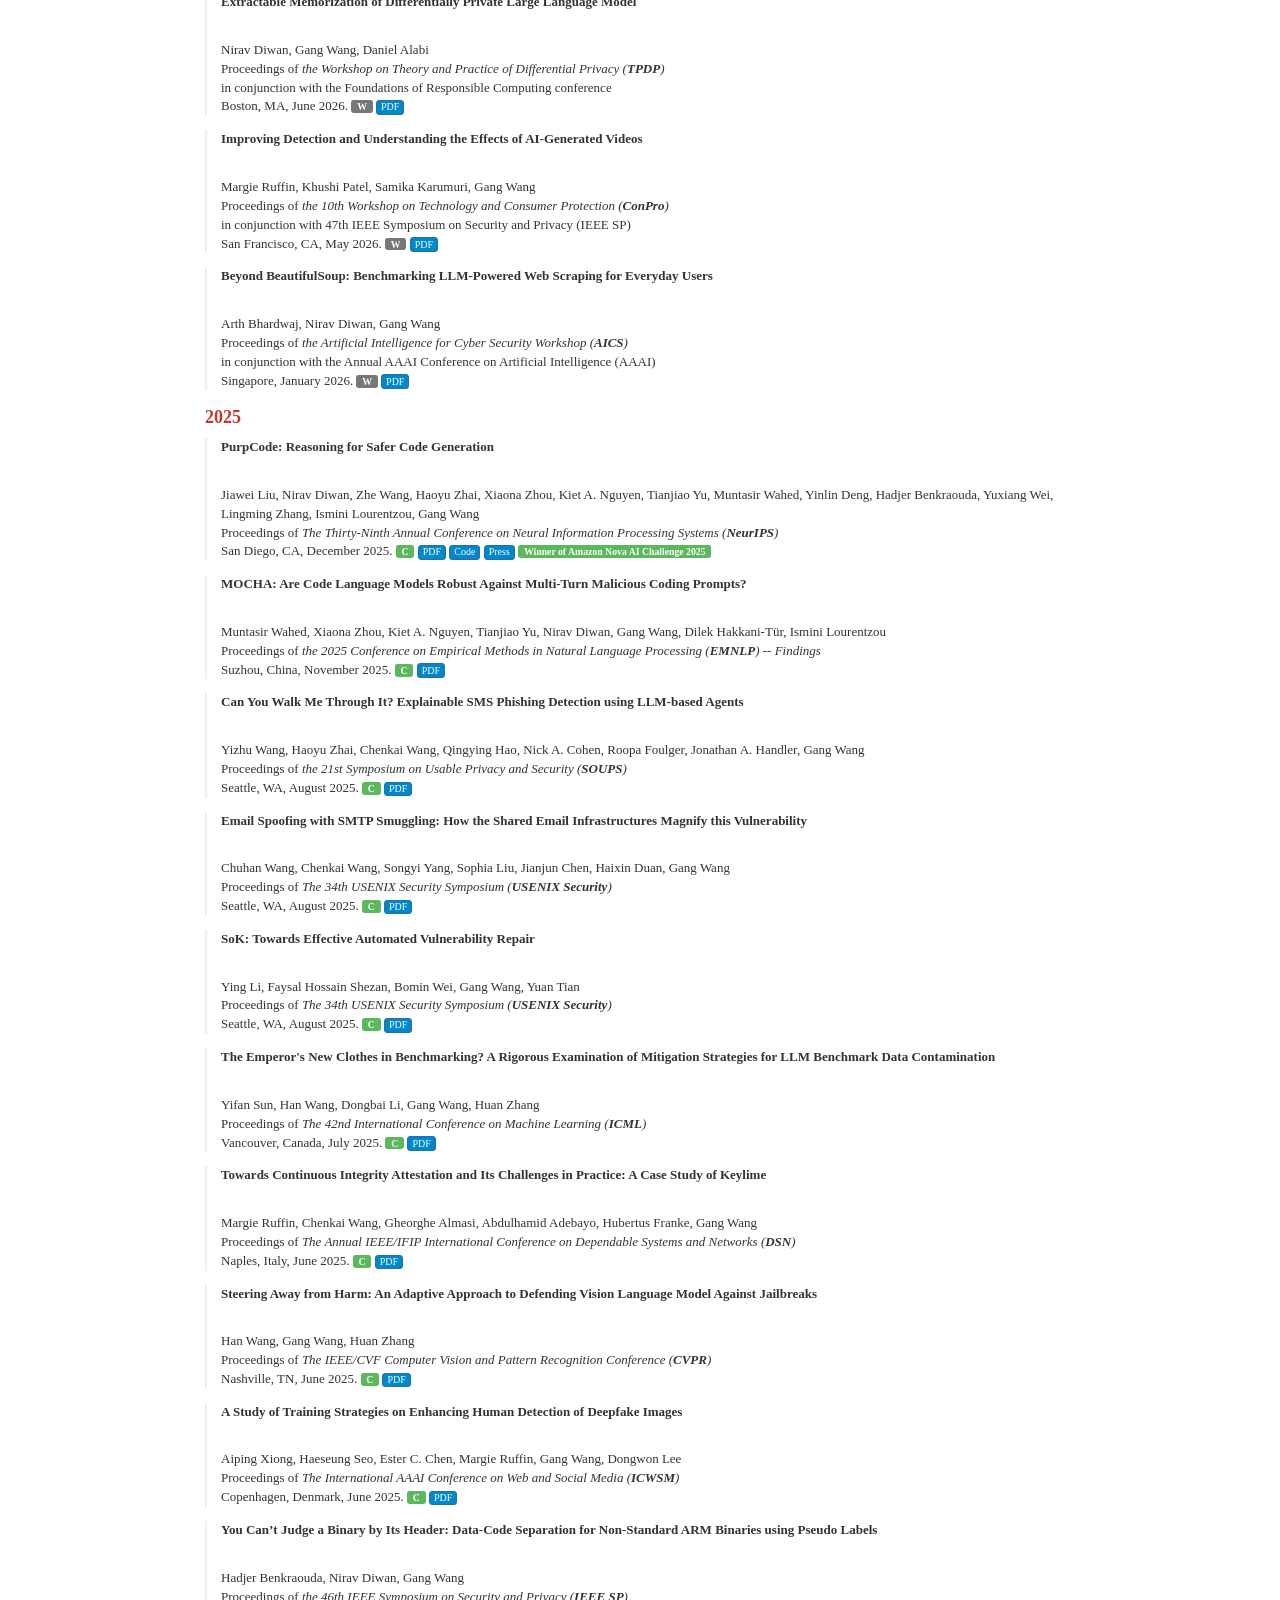
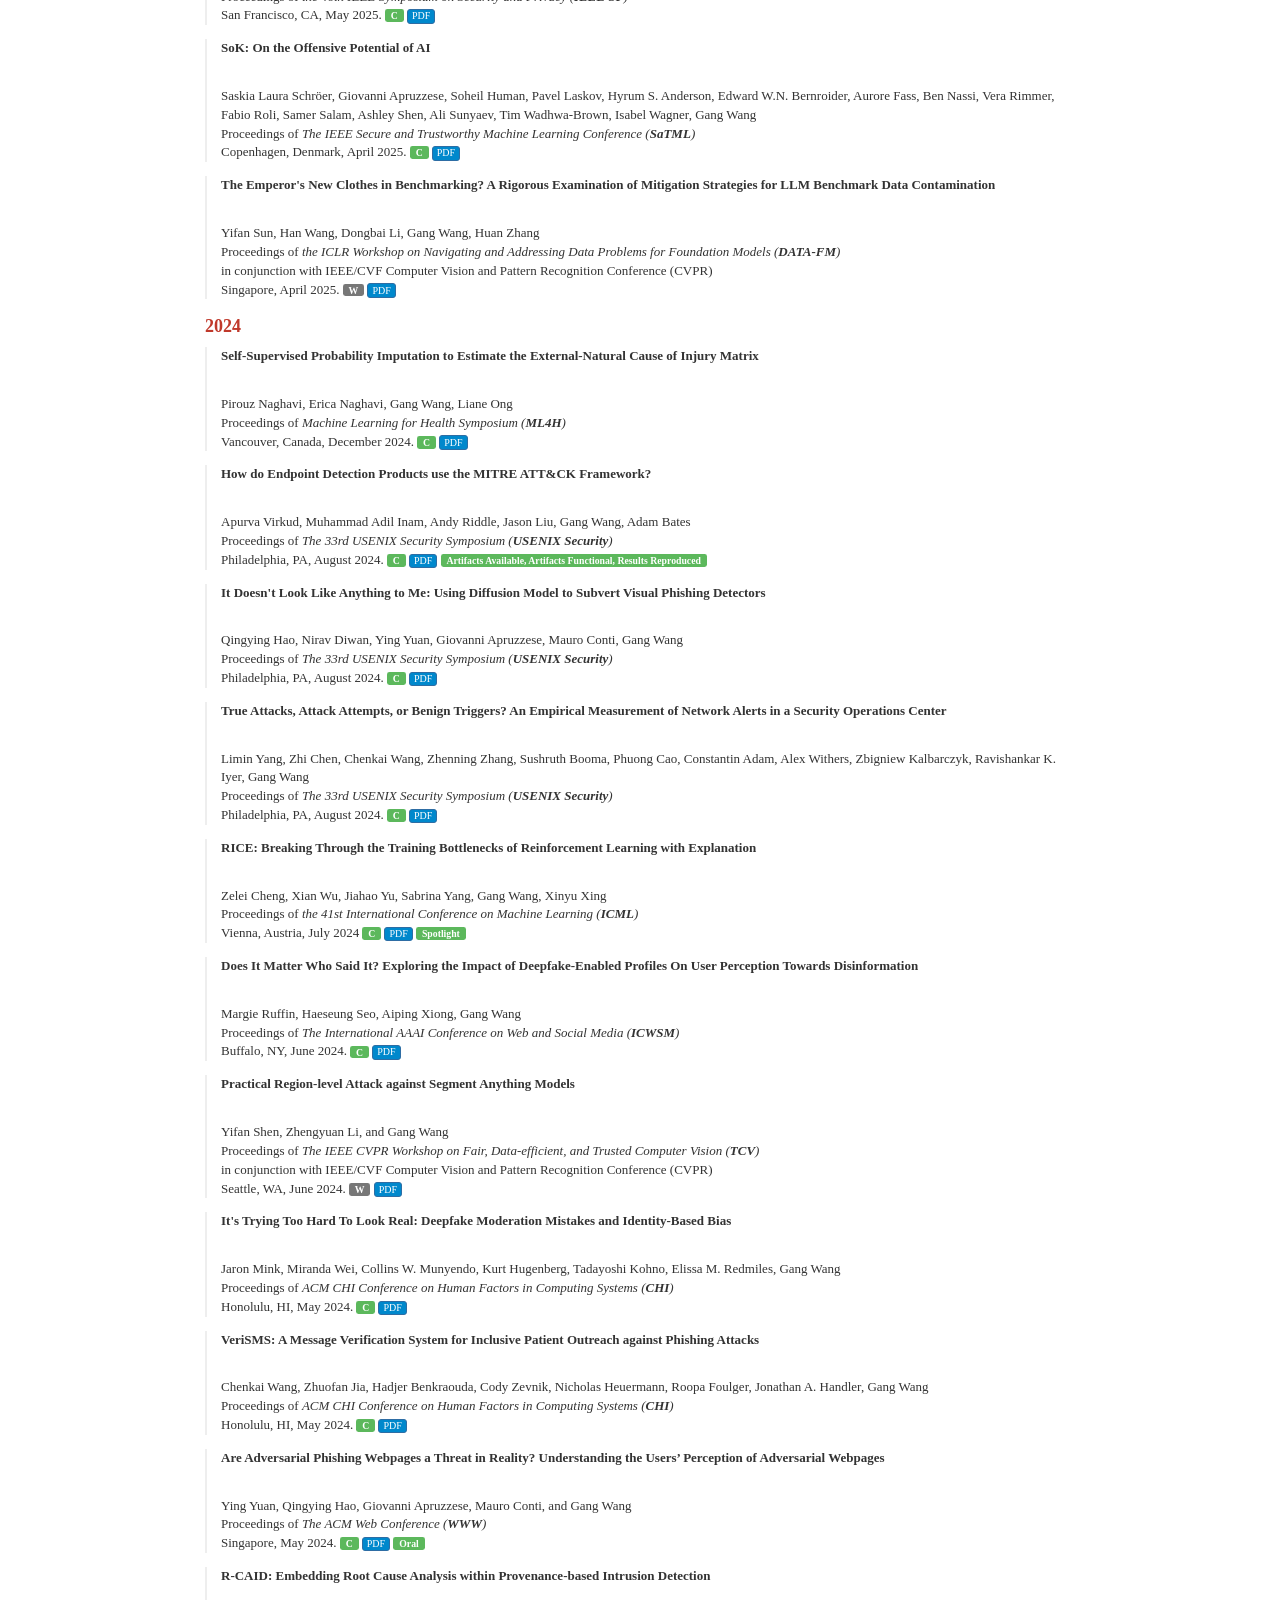
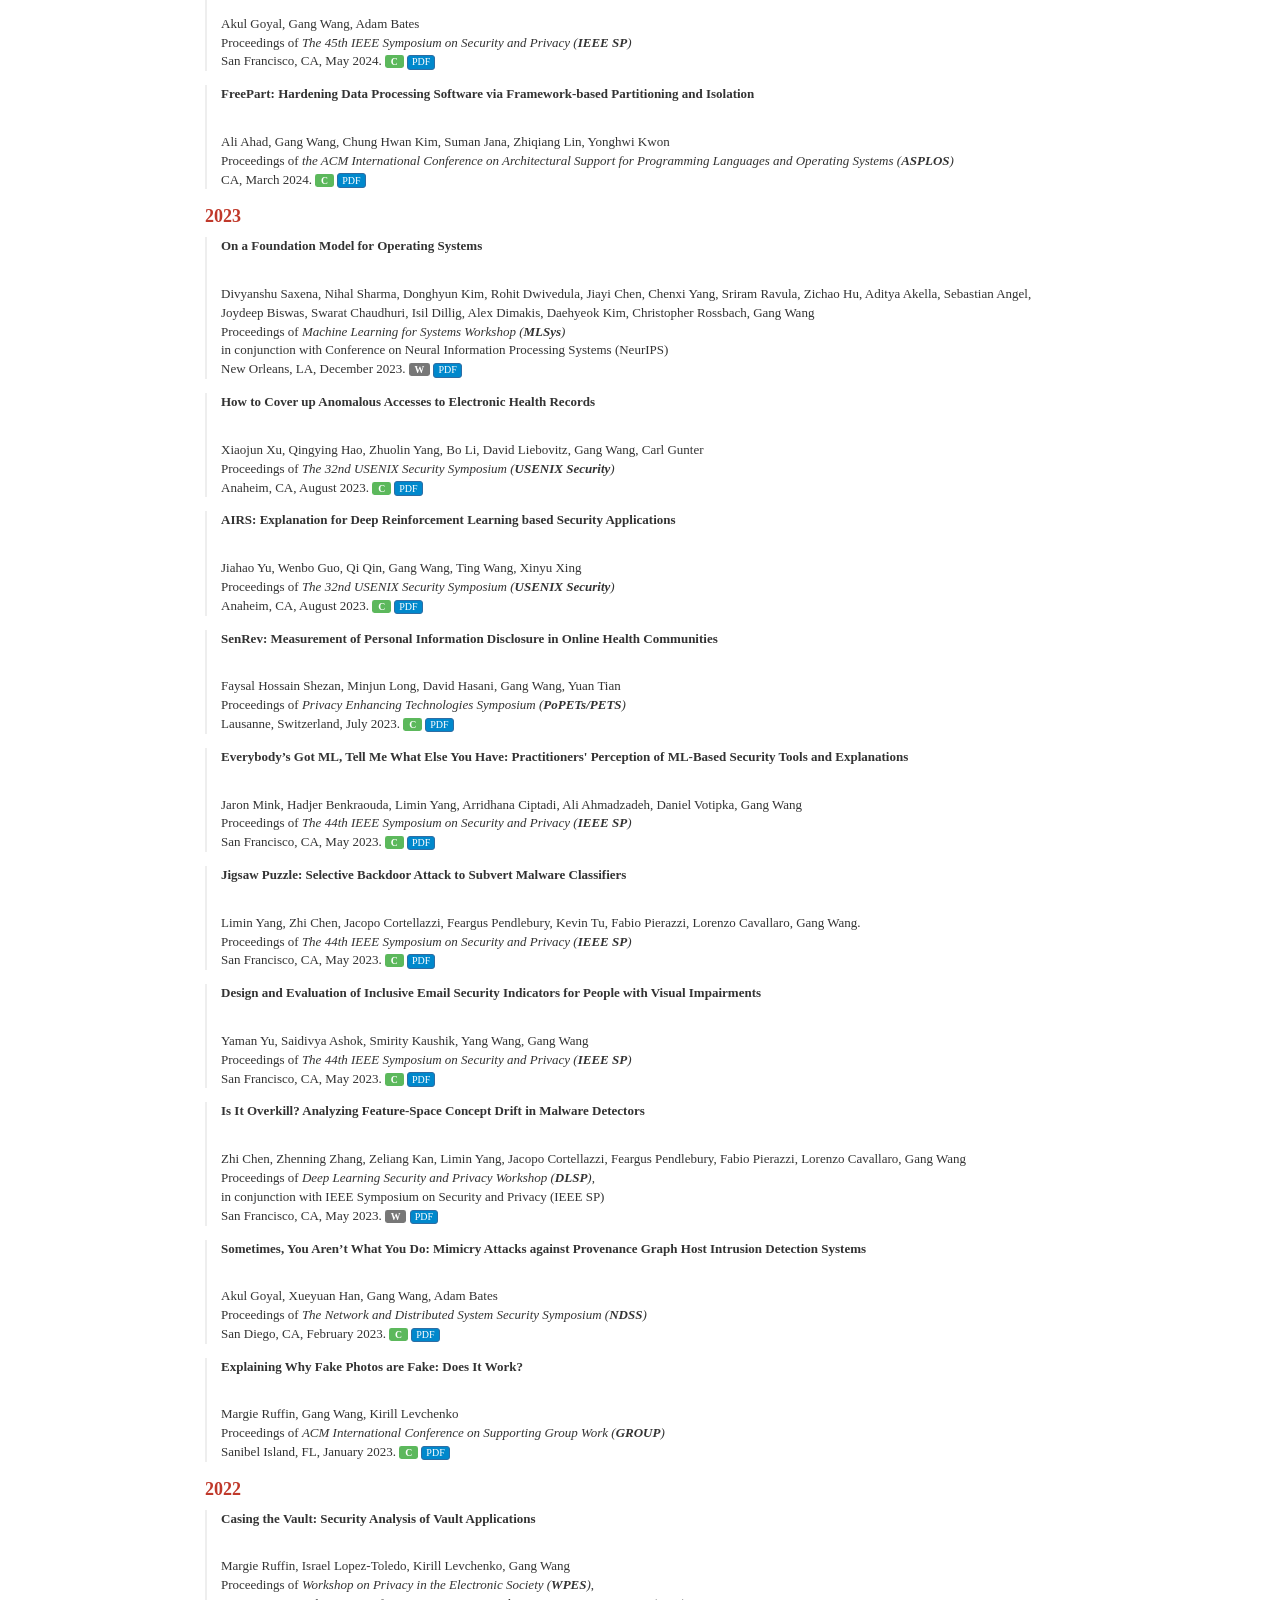
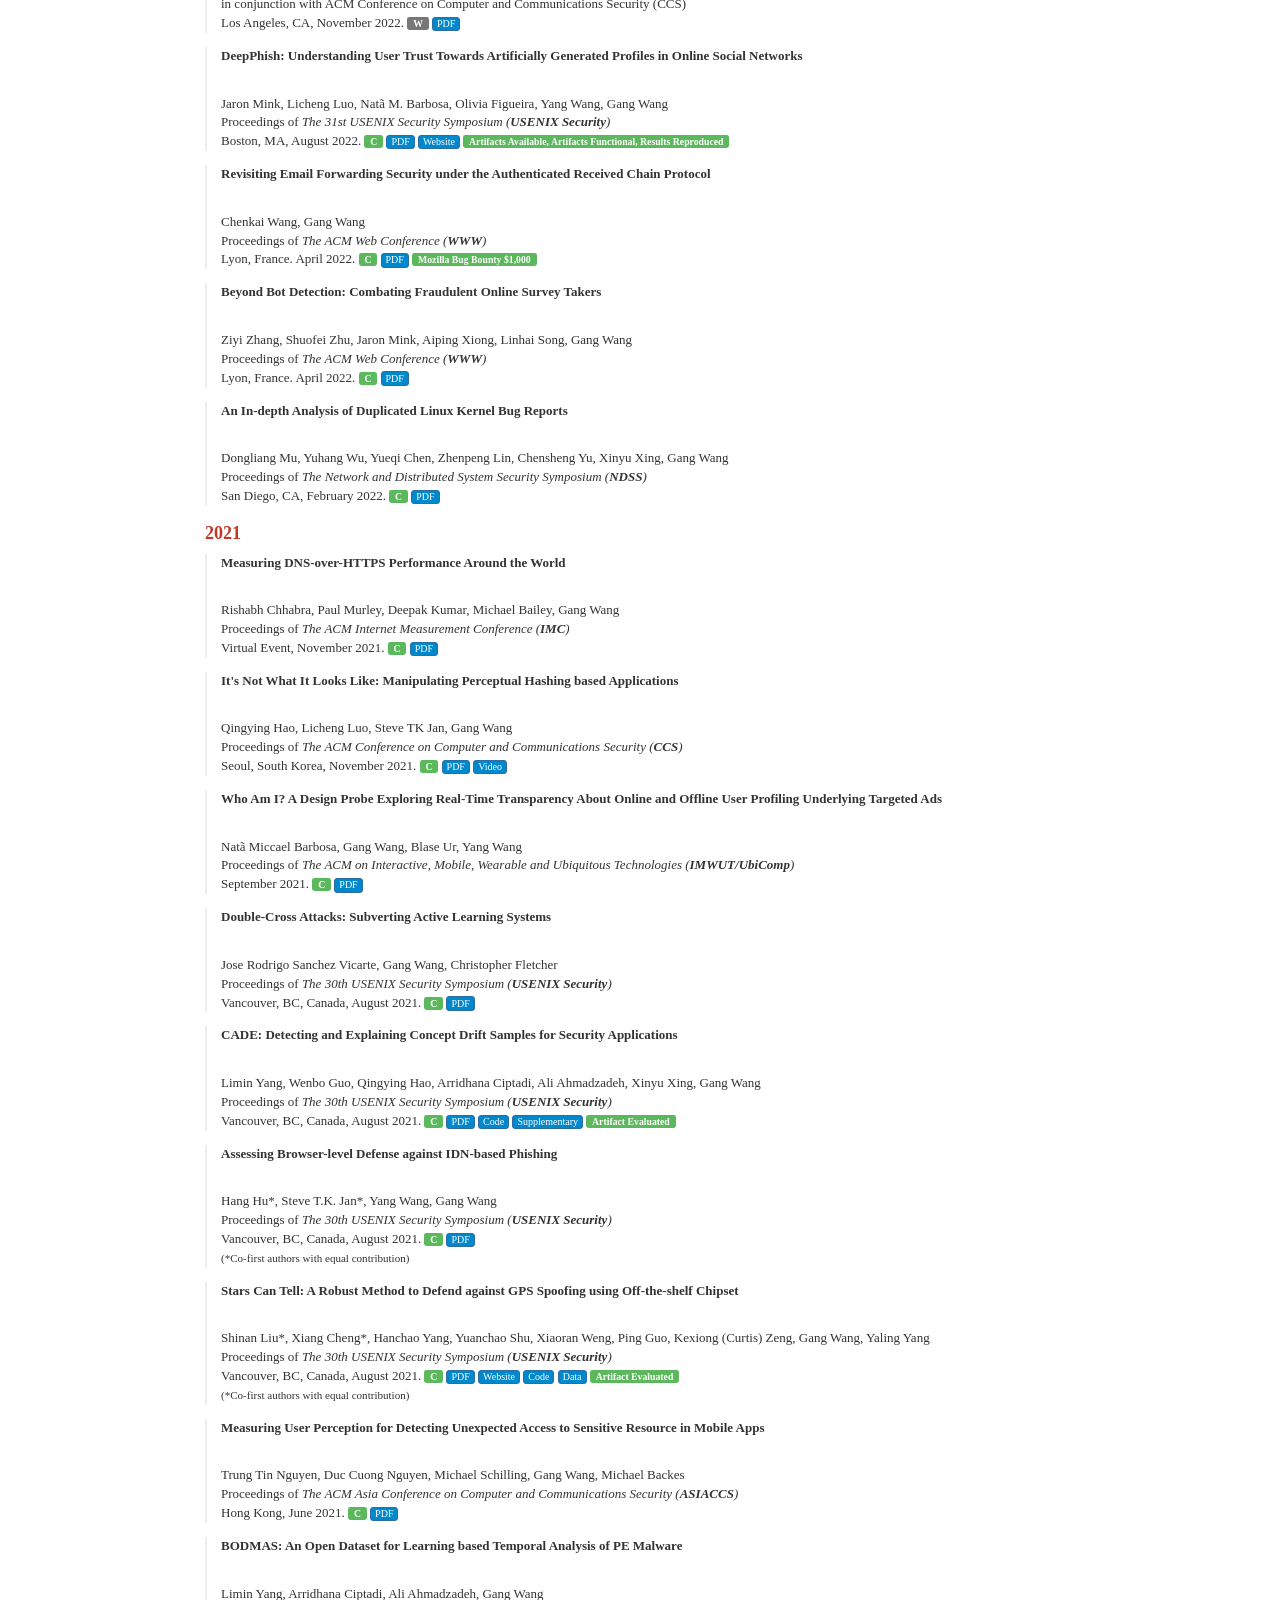
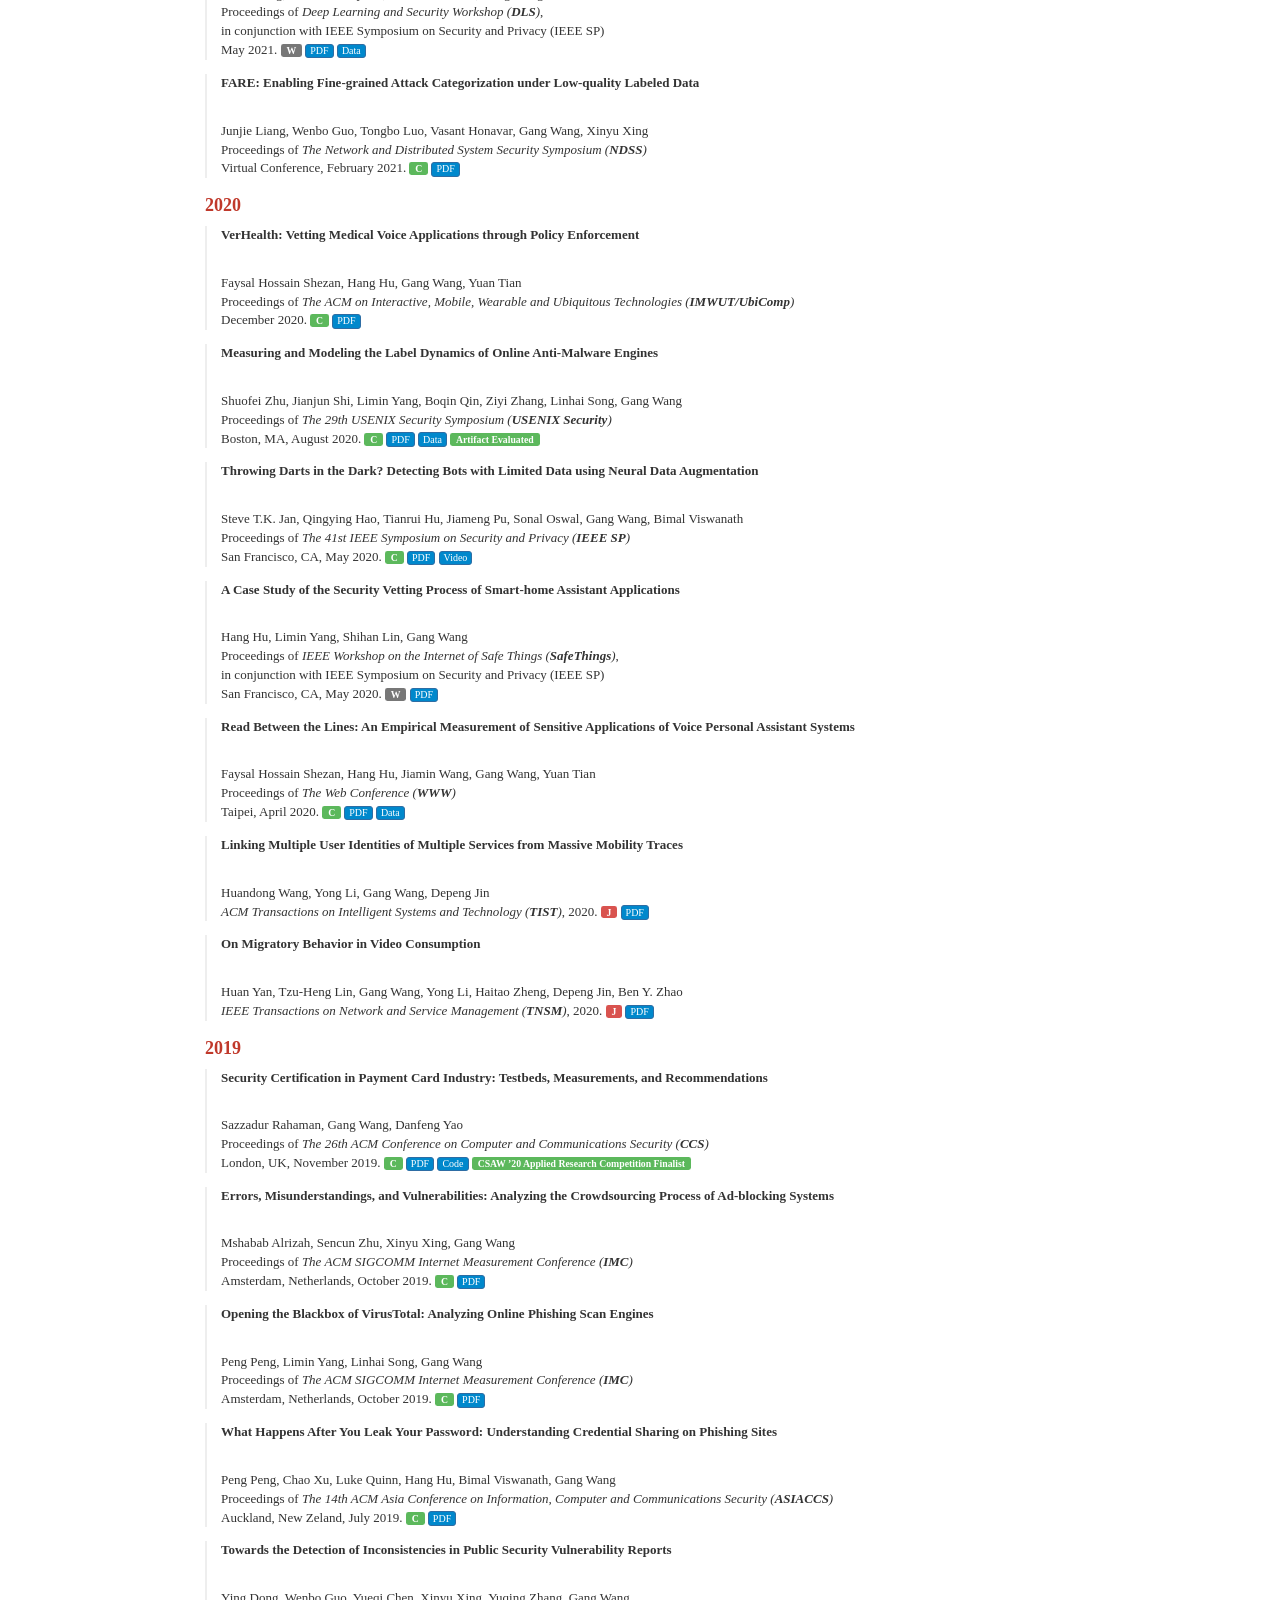
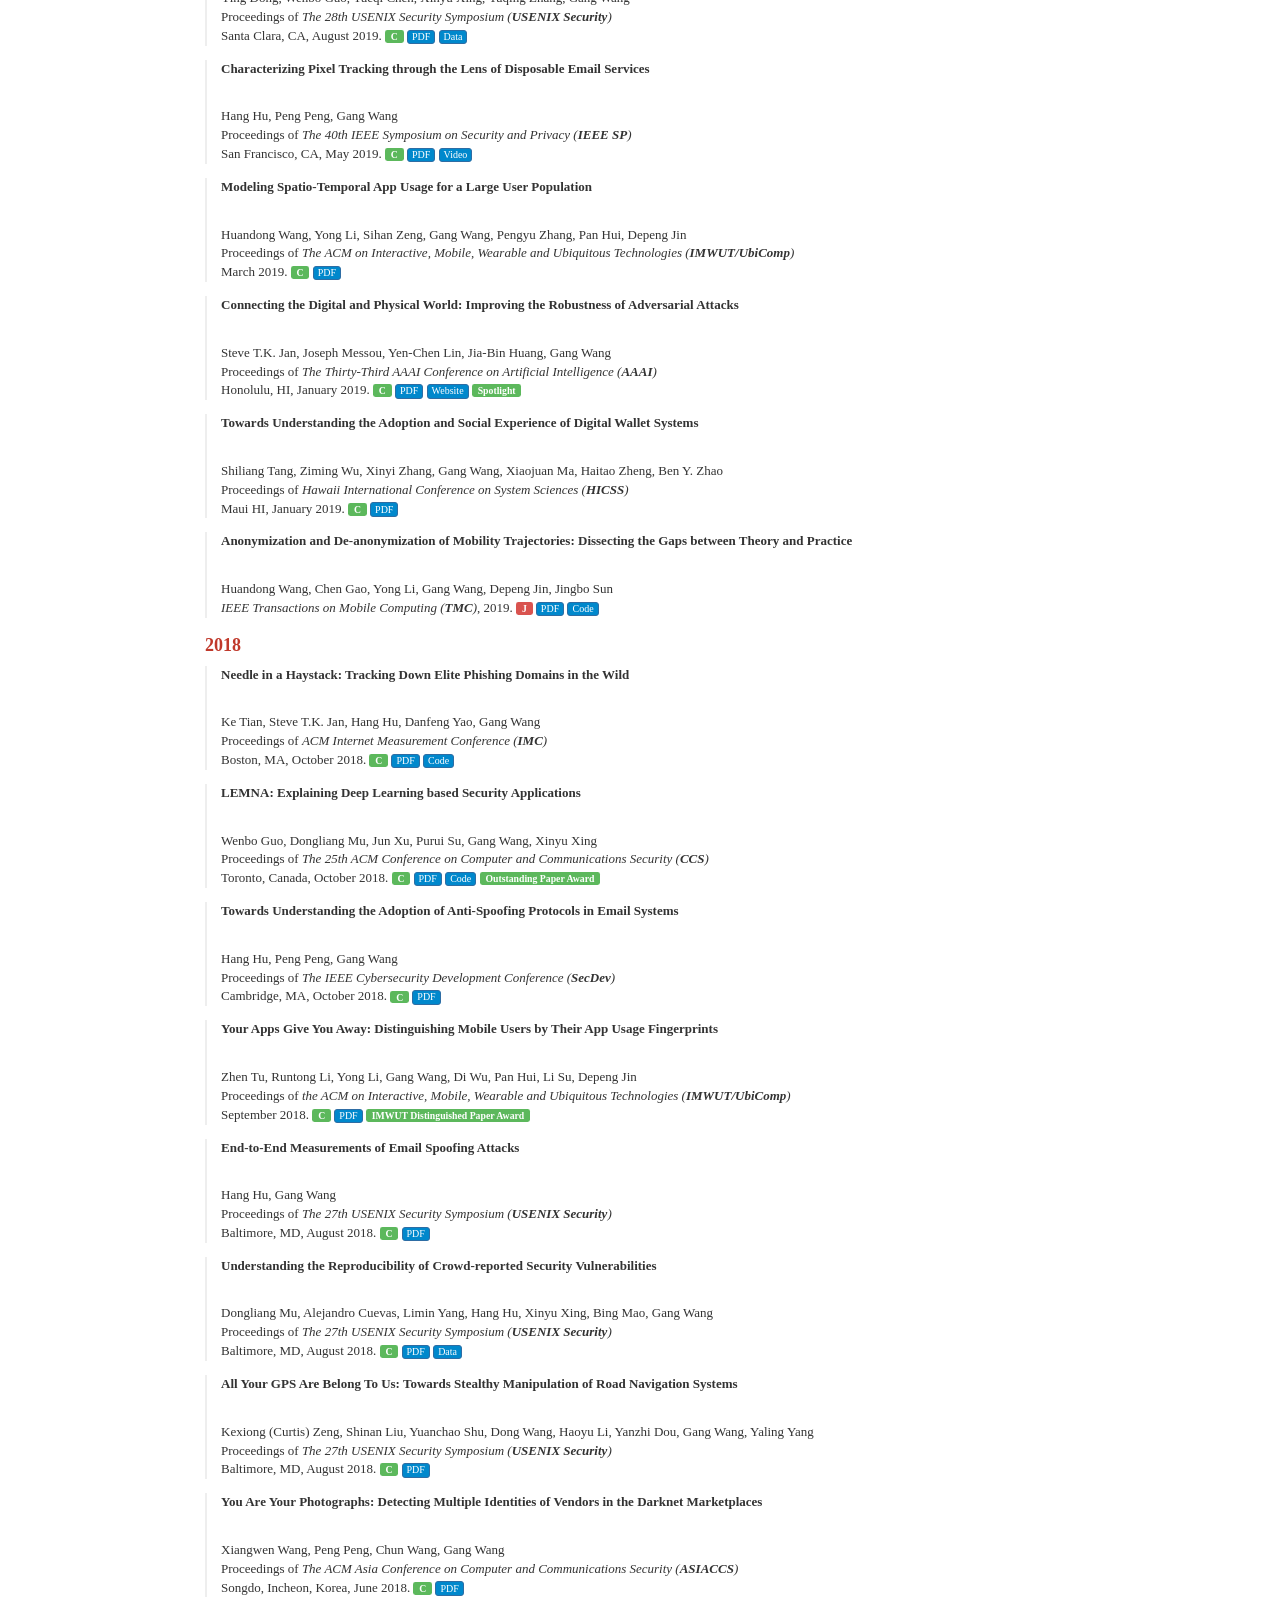
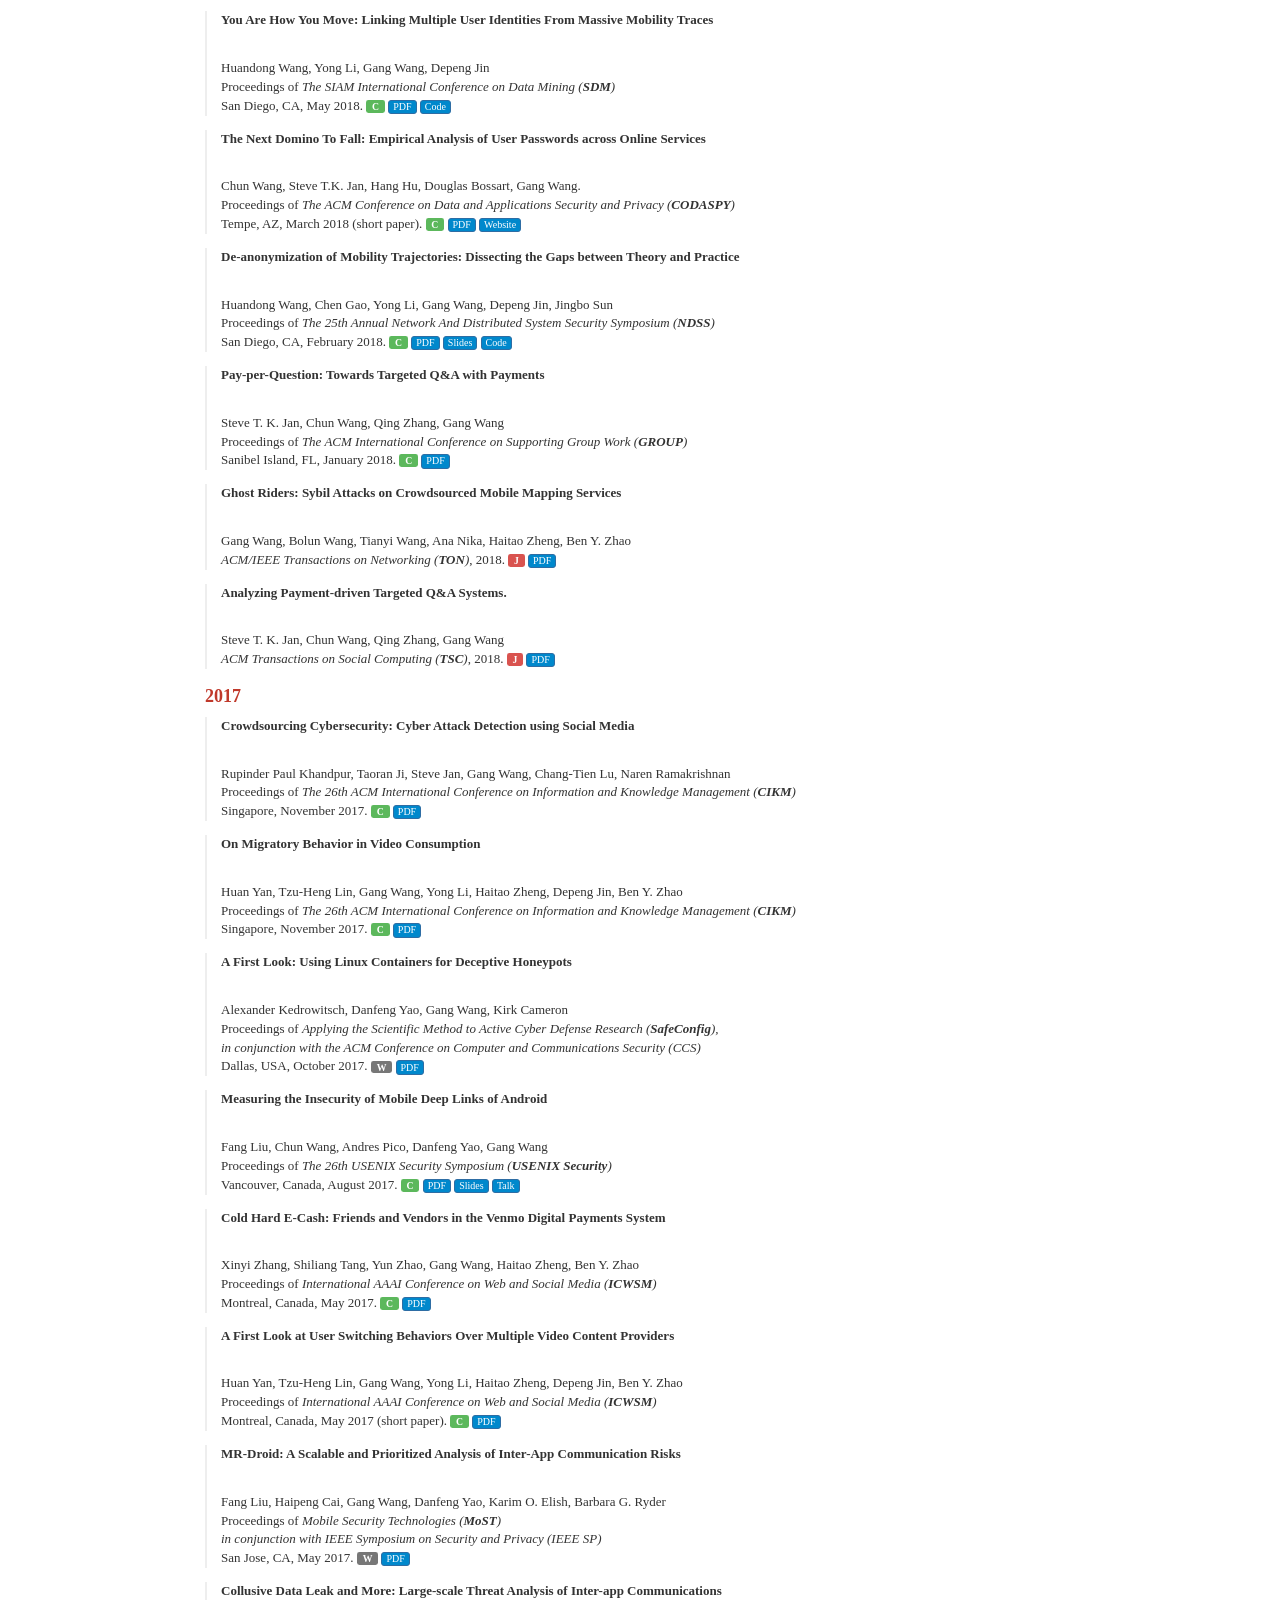
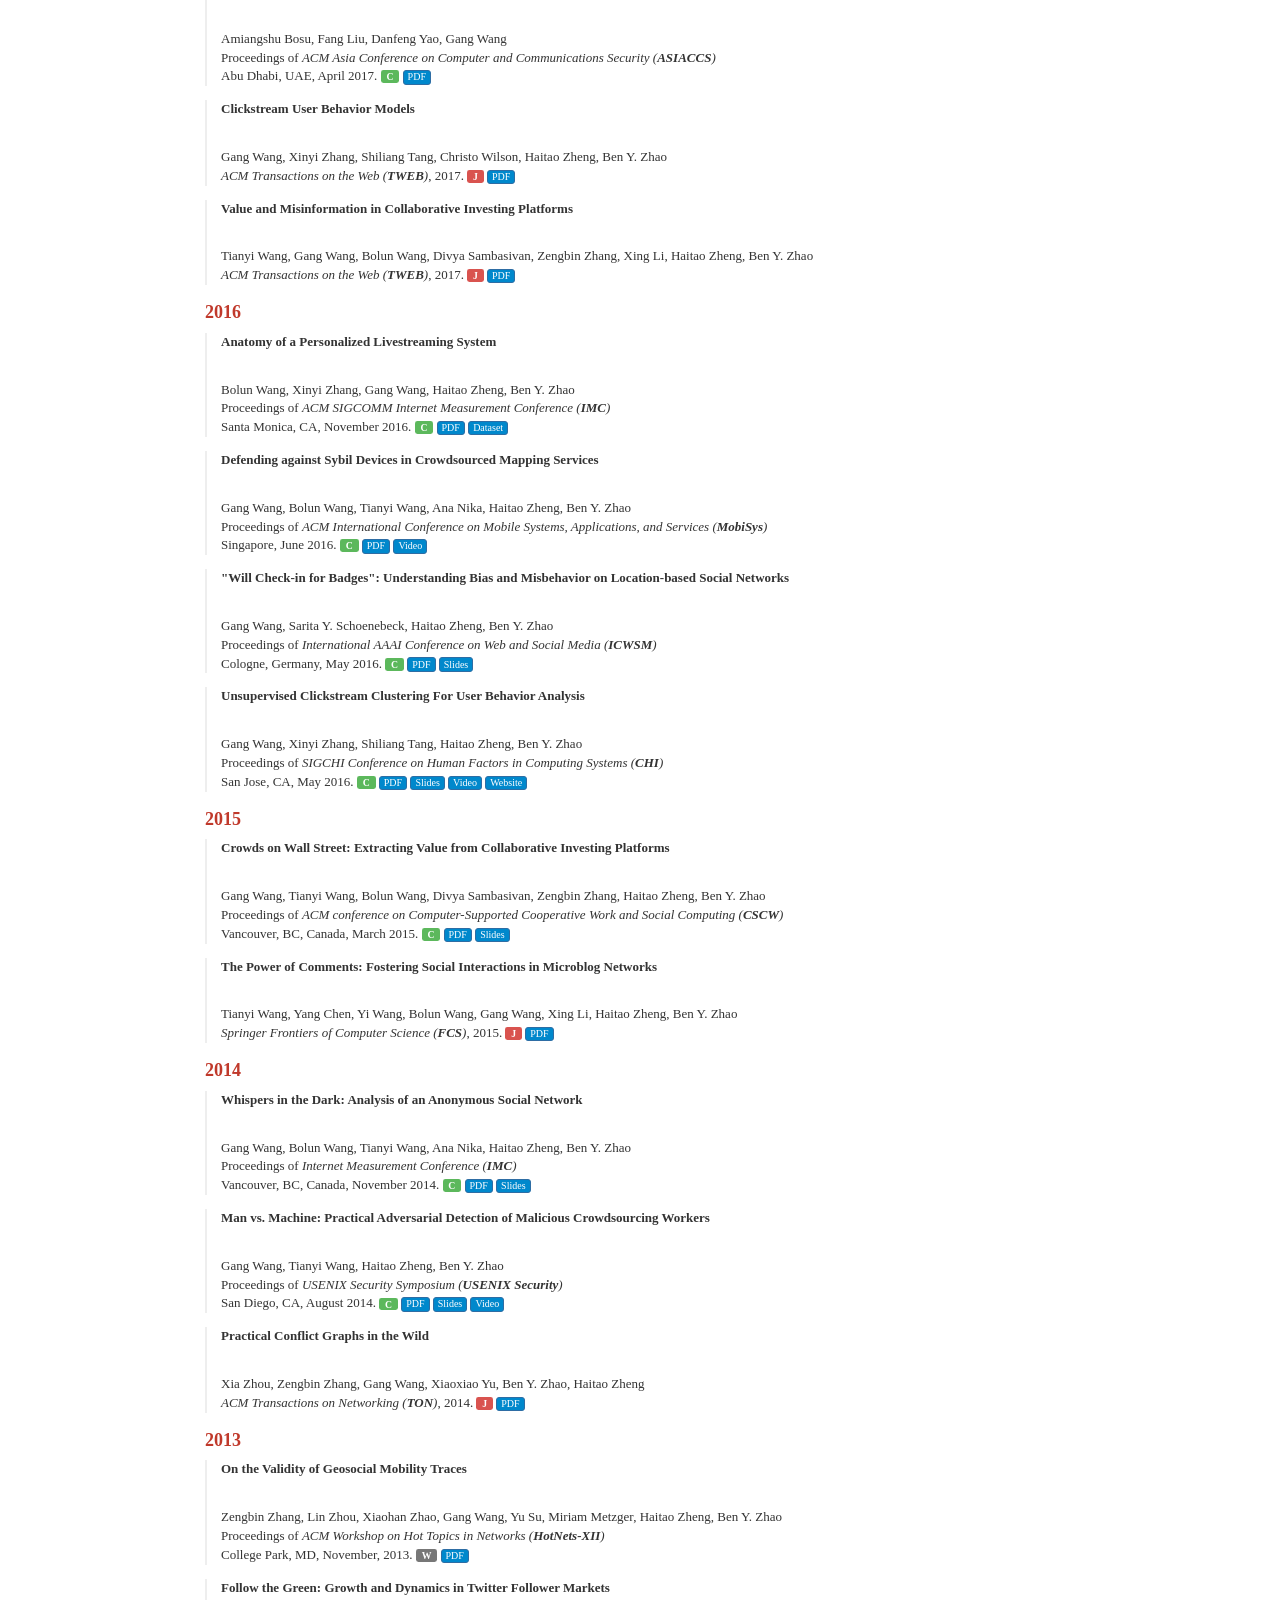
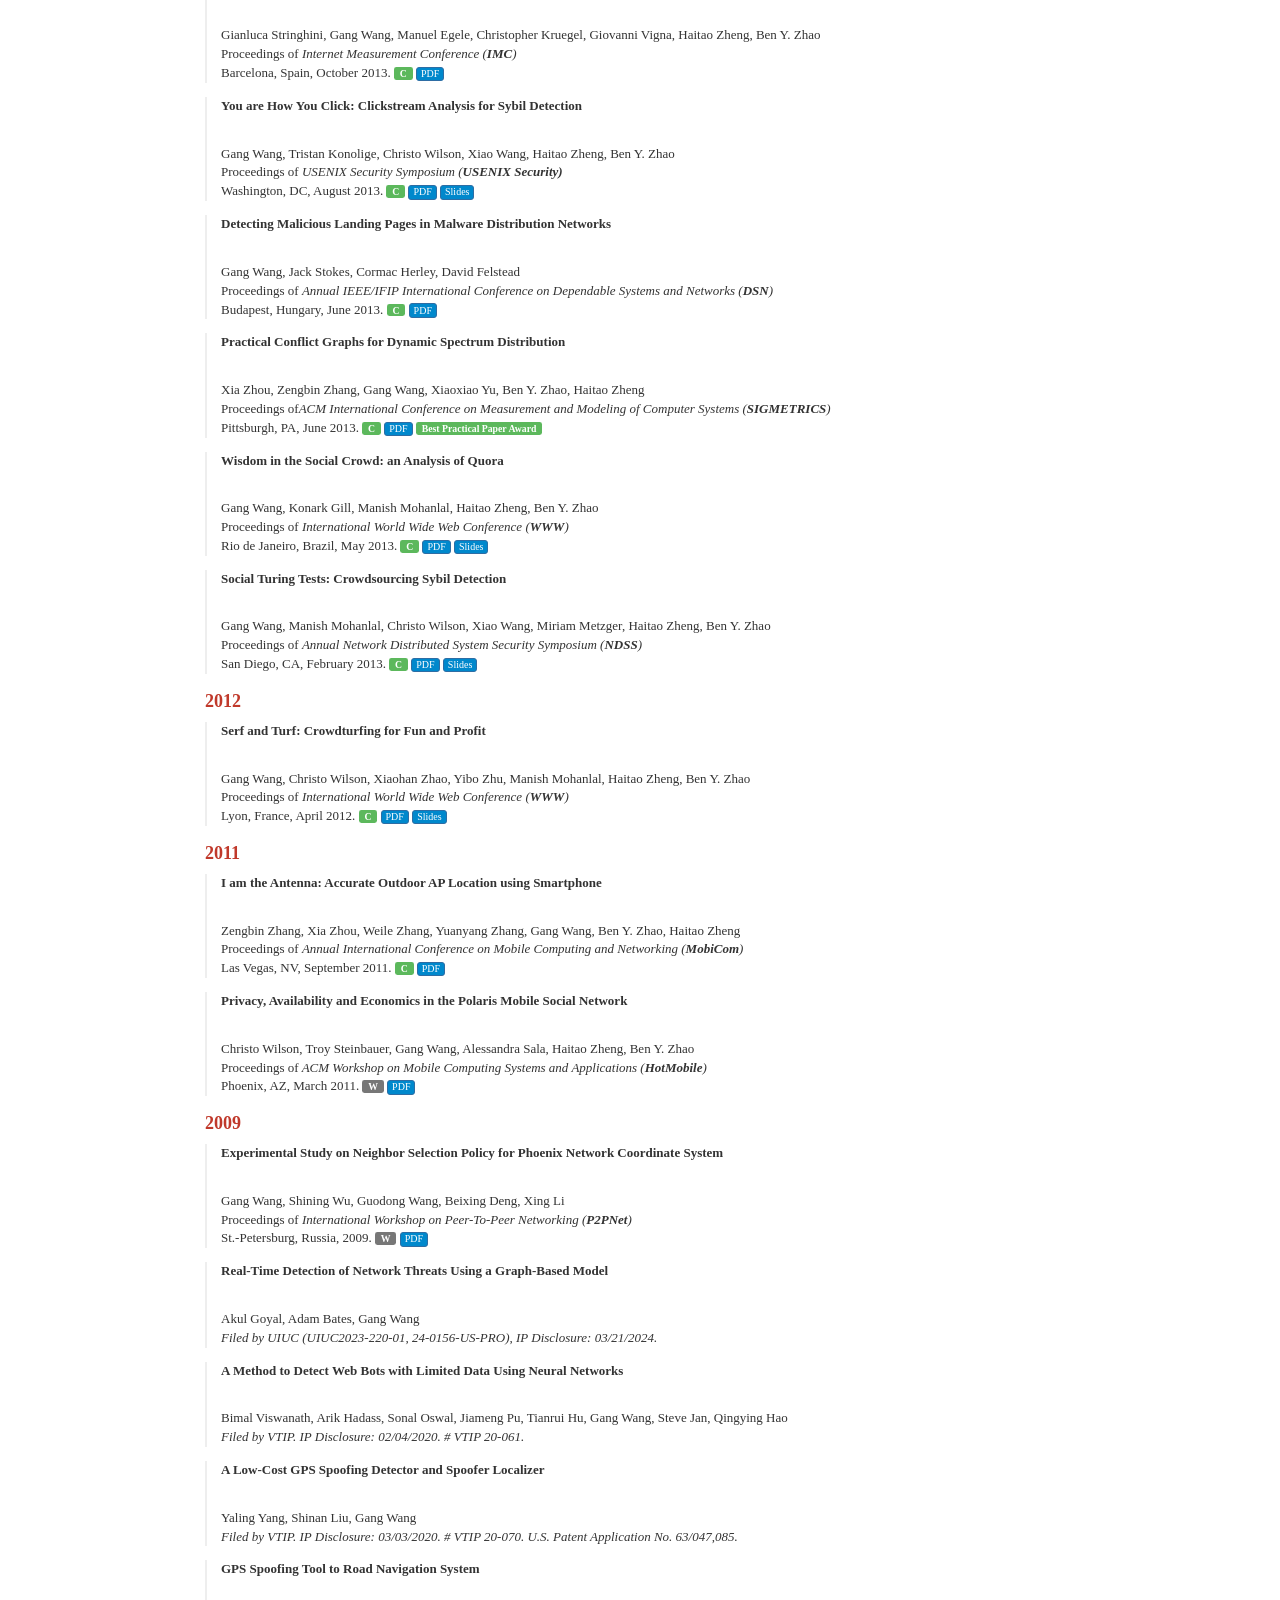
==== commit 19128a74: "Remove CV and profile links, relayout as a single column The page now offers no way to contact or tr" ====
--- a/index.html
+++ b/index.html
@@ -20,8 +20,8 @@
 
   <div class="navbar navbar-default navbar-fixed-top">
     <div class="container">
-      <a class="navbar-brand" href="#home"><center><font color="white">Gang Wang</font></center></a>
-      <a class="navbar-brand" href="#home"><center><span class="affiliation">ByteDance</span></center></a>
+      <a class="navbar-brand" href="#home">Gang Wang</a>
+      <a class="navbar-brand affiliation-brand" href="#home"><span class="affiliation">ByteDance</span></a>
 
       <button class="navbar-toggle collapsed" type="button" data-toggle="collapse" data-target="#navbar-main" aria-expanded="false">
         <span class="icon-bar"></span>
@@ -32,46 +32,31 @@
       <div class="navbar-collapse collapse" id="navbar-main">
         <ul class="nav navbar-nav navbar-right">
           <li><a href="#home">Home</a></li>
+          <li><a href="#about">About</a></li>
           <li><a href="#publications">Publications</a></li>
           <li><a href="#press">Press</a></li>
           <li><a href="#students">Students</a></li>
           <li><a href="#activities">Activities</a></li>
           <li><a href="#datasets">Datasets</a></li>
           <li><a href="#news-archive">News</a></li>
-          <li><a href="#cv">CV</a></li>
         </ul>
       </div>
     </div>
   </div>
 
-  <div class="container">
-    <div class="bs-docs-section">
-      <div class="row">
-
-        <!-- ============================= SIDEBAR ============================= -->
-        <div class="col-xs-3">
-          <div class="bs-component">
-            <a href="image/avatar.svg"><img class="avatar" src="image/avatar.svg" width="200" height="200" alt="Gang Wang" /></a>
-          </div>
-
-          <div class="bs-component">
-            <h3>CONTACT</h3>
-            <p><b>ByteDance</b> &mdash; Research<br>
-                   <span class="muted-note">On academic leave from UIUC since June 2025</span></p>
-
-        <p>
-          <a href="https://scholar.google.com/citations?user=-DfTtxgAAAAJ" class="btn btn-primary btn-sm">Google Scholar</a>
-          <a href="https://dblp.uni-trier.de/pers/hd/w/Wang_0011:Gang" class="btn btn-primary btn-sm">DBLP</a>
-          <a href="https://twitter.com/ffmagicbean" class="btn btn-primary btn-sm">Twitter</a>
-          <a href="https://github.com/xx3416" class="btn btn-primary btn-sm">GitHub</a>
-        </p>
-
-          </div>
-        </div>
-
-        <!-- ============================== MAIN ============================== -->
-        <div class="col-xs-9 border-left">
-          <div class="bs-component">
+  <div class="container page-wrap">
+
+    <header class="profile-header">
+      <img class="avatar-lg" src="image/avatar.svg" alt="Gang Wang" />
+      <div class="profile-text">
+        <h1>Gang Wang</h1>
+        <p class="profile-role">Research Scientist &middot; ByteDance</p>
+        <p class="profile-note">On academic leave from the University of Illinois Urbana-Champaign since June 2025</p>
+      </div>
+    </header>
+
+    <section id="about" class="page-section">
+      <h2>About</h2>
 
             <p id="about">I am a <b>Research Scientist at ByteDance</b>, currently on <b>academic leave from the
             University of Illinois Urbana-Champaign (UIUC) since June 2025</b>. Before that, I was an
@@ -97,16 +82,16 @@
             <p>
             Before joining UIUC, I worked as an Assistant Professor at Virginia Tech from 2016 to 2019. I obtained my Ph.D. from UC Santa Barbara in 2016 under the supervision of Ben Y. Zhao and Heather Zheng. I received my bachelor's degree from Tsinghua University in 2010. I spent two summers at Microsoft Research Redmond in 2011 and 2014.</p>
 
-          </div>
-
-          <div class="bs-component" id="publications">
-            <h3>Publications</h3>
-            <p class="text-muted"><small>The documents listed below have been provided by the contributing authors as a means to ensure timely dissemination of scholarly and technical work on a noncommercial basis. Copyright and all rights therein are maintained by the authors or by other copyright holders.</small></p>
-            <p class="text-muted"><small>
-              <span class="label label-success">C</span> Conference Proceeding |
-              <span class="label label-danger">J</span> Journal Article |
-              <span class="label label-default">W</span> Workshop Proceeding
-            </small></p>
+    </section>
+
+    <section id="publications" class="page-section">
+      <h2>Publications</h2>
+      <p class="text-muted"><small>The documents listed below have been provided by the contributing authors as a means to ensure timely dissemination of scholarly and technical work on a noncommercial basis. Copyright and all rights therein are maintained by the authors or by other copyright holders.</small></p>
+      <p class="text-muted"><small>
+        <span class="label label-success">C</span> Conference Proceeding |
+        <span class="label label-danger">J</span> Journal Article |
+        <span class="label label-default">W</span> Workshop Proceeding
+      </small></p>
 <h4 class="pub-year">2027</h4>
             <ul>
               <li><p><strong>Words Speak Louder Than Code: Investigating Cognitive Heuristics in LLM-Based Code Vulnerability Detection</strong></p><br /> Asif Shahriar, Hongyu Cai, Hadjer Benkraouda, Gang Wang, Z. Berkay Celik<br /> Proceedings of <em>The 48th IEEE Symposium on Security and Privacy (<strong>IEEE SP</strong>)</em> <br /> San Francisco, CA, May 2027. <span class="label label-success">C</span> </li>
@@ -319,10 +304,10 @@
               <li><p><strong>Photo-based Vendor Re-identification on Darknet Marketplaces using Deep Neural Networks</strong> </p><br \> <em>MS Thesis, Xiangwen Wang, Virginia Tech, May 2018.</em> </li>
               <li><p> <strong>Combating Attacks and Abuse in Large Online Communities</strong> </p><br \> <em>PhD Dissertation, Gang Wang, UC Santa Barbara, September 2016.</em> </li>
             </ul>
-          </div>
-
-          <div class="bs-component" id="press">
-            <h3>Press</h3>
+    </section>
+
+    <section id="press" class="page-section">
+      <h2>Press</h2>
             <p><strong>2 Apr. 2020:</strong><br> Interview with <b>Vox</b> on coronavirus scam and email phishing: <a href="https://www.vox.com/recode/2020/4/2/21202852/coronavirus-scam-email-who-spoofing-domain-dmarc">article</a>; <a href="https://www.youtube.com/watch?v=_CrbHvbvvMw">video</a>.</p>
             <p><strong>Recent press coverage on our GPS spoofing project</strong><br> <A HREF="https://www.forbes.com/sites/thomasbrewster/2018/07/12/google-maps-gps-hack-takes-victims-to-ghost-locations/#68a045016335">Forbes</a>, <A HREF="https://www.wsj.com/articles/how-to-defend-against-gps-spoofing-attacks-1537306495">The Wall Street Journal</a> <A HREF="https://cacm.acm.org/news/229669-researchers-mount-successful-gps-spoofing-attack-against-road-navigation-systems/fulltext">ACM TechNews</a>, <A HREF="https://thecyberwire.com/podcasts/cw-podcasts-rs-2018-10-13.html">The Cyberwire podcast</a>, <A HREF="https://www.theregister.co.uk/2018/07/16/researchers_hack_gps/">The Register</a>, <A HREF="https://nakedsecurity.sophos.com/2018/07/17/how-to-spoof-someones-gps-navigation-to-send-them-the-wrong-way/">Naked Security</a>, <A HREF="https://www.bleepingcomputer.com/news/security/researchers-mount-successful-gps-spoofing-attack-against-road-navigation-systems/">BleepingComputer</a>, <A HREF="https://blog.hackster.io/gps-spoofing-and-ghost-maps-could-be-used-to-lead-you-astray-a4681e8579e4?gi=8a58d62cbfda">Hackster</a>, and <a href="#press">more</a>.</p>
             <p><strong>Recent press coverage on our spear phishing project</strong><br> <A HREF="https://technews.acm.org/#1001519">ACM TechNews</a>, <A HREF="https://www.sciencedaily.com/releases/2018/06/180611133443.htm">Science Daily</a>, <A HREF="https://vtnews.vt.edu/articles/2018/06/phishingattacks.html">VT News</a>, <A HREF="http://www.digitaljournal.com/business/why-businesses-need-extra-vigilance-to-combat-phishing-attacks/article/524930">Digital Journal</a>, <A HREF="https://thecyberwire.com/podcasts/cw-podcasts-rs-2018-07-21.html">The Cyberwire</a>, <A HREF="https://www.tun.com/blog/email-users-subject-to-phishing-attacks/">The University Network</a>, and <a href="#press">more</a>.</p>
@@ -334,10 +319,10 @@
             <p>Interview with <a href="http://wvtf.org/post/internet-scams-hacks-and-malware-cat-mouse-game#stream/0">WVTF Radio NPR</a> on scam, fake content and more</p>
             <p><strong>Press coverage on our Waze/Sybil device project</strong><br> Fusion <A HREF="http://fusion.net/story/293157/waze-hack/">(1</a>, <A HREF="http://fusion.net/story/296771/waze-comes-up-with-a-fix-for-hack-that-let-researchers-track-users-movements/">2</a>), <A HREF="http://www.wtsp.com/news/local/hackers-can-stalk-you-via-waze-app/156935996">CBS News</a>, <A HREF="http://recode.net/2016/04/27/googles-waze-denies-hack-app/">Recode/CNBC</a>, <A HREF="http://www.telegraph.co.uk/technology/2016/04/27/flaw-in-google-maps-app-waze-lets-hackers-track-reporter-for-day/">The Telegraph</a>, <A HREF="http://www.timesofisrael.com/security-breach-in-israeli-made-waze-lets-hackers-stalk-users/">Times of Israel</a>, <A HREF="http://www.i24news.tv/en/news/technology/111241-160427-us-researchers-expose-waze-security-lapse-that-allows-hackers-to-track-users">i24 News</a>, <A HREF="http://techcrunch.com/2016/04/28/waze-downplays-exploit-that-let-researchers-track-users/">TechCrunch</a>, <A HREF="http://www.pcmag.com/news/344152/waze-blocks-bug-cracks-down-on-ghost-riders">PC Magazine</a>, and many <a href="#press">more</a>.</p>
             <p><strong>Press coverage on Crowdturfing</strong><br> <A HREF="http://www.technologyreview.com/news/528506/fake-followers-for-hire-and-how-to-spot-them/">MIT Tech Review</a>, <A HREF="http://www.bostonglobe.com/opinion/2012/01/08/dark-force-unleashed-online/Nz7ONOck4ycJaikZuOmm9O/story.html">Boston Globe</a>, <A HREF="http://tech.slashdot.org/story/11/12/13/0217222/million-dollar-crowdturfing-industry-dupes-social-networks">SlashDot</a>, <A HREF="http://www.technologyreview.com/computing/39304/">MIT Technology Review</a>, <A HREF="http://consumerist.com/2011/12/growing-number-of-cyber-shills-invade-online-reviews.html">Consumerist</a>, <A HREF="http://www.infoworld.com/t/identity-management/cyber-shill-business-booming-181610">InfoWorld</a></p>
-          </div>
-
-          <div class="bs-component" id="students">
-            <h3>Students</h3>
+    </section>
+
+    <section id="students" class="page-section">
+      <h2>Students</h2>
 <h5><strong>PhD Students</strong></h5> <UL> <LI><a href="https://jeffz0930.github.io/">Haoyu (Jeffrey) Zhai</a>, UIUC (2024 – Present)</LI> <LI><a href="https://nirav0999.github.io/">Nirav Diwan</a>, UIUC (2024 – Present)</LI> <LI><a href="https://pnaghavi.github.io/">Pirouz Naghavi</a>, UIUC (2024 – Present)</LI> <LI><a href="https://nicholas.wang/">Nicholas Wang</a>, UIUC (2023 – Present)</LI> <LI><A HREF="https://avirkud.github.io/">Apurva Virkud</a>, UIUC (2022 – Present, co-advised with Adam Bates)</LI> <LI><A HREF="https://hbenkraouda.web.illinois.edu/">Hadjer Benkraouda</a>, UIUC (2021 – 2026) &#8594; Postdoc at Purdue</LI> <LI><A HREF="https://zhichen98.github.io/">Zhi Chen</a>, UIUC (2020 – 2026) &#8594; Postdoc at NTU Singapore</LI> <LI><A HREF="https://mruffin.github.io/">Margie Ruffin</a>, UIUC (2020 – 2025, co-advised with Kirill Levchenko) &#8594; Assistant Professor at Spelman College</LI> <LI><A HREF="https://qingyinghao.web.illinois.edu/">Qingying Hao</a>, UIUC (2018 – 2025) &#8594; Assistant Professor at ShanghaiTech</LI> <LI><A HREF="https://jaronm.ink/">Jaron Mink</a>, UIUC (2019 – 2024) &#8594; Assistant Professor at ASU</LI> <LI><A HREF="https://scholar.google.com/citations?hl=en&user=FCNYLcUAAAAJ">Limin Yang</a>, UIUC (2018 – 2023) &#8594; ByteDance &#8594; Microsoft </LI> <LI><A HREF="https://stevetkjan.github.io/">Steve T.K. Jan</a>, VT (2014 – 2020) &#8594; ByteDance &#8594; LinkedIn</LI> <LI><A HREF="https://scholar.google.com/citations?user=JzWWU2UAAAAJ&hl=en">Hang Hu</a>, VT (2016 – 2020) &#8594; Google &#8594; Meta</LI> </UL>
 <h5><strong>MS Students</strong></h5> <UL> <LI>Gaurish Lakhanpal, UIUC (2026 – Present)</LI> <LI>Ethan Ng, UIUC (2026 – Present)</LI> <LI>Shuo Wang, UIUC (2026 – Present)</LI> <LI><a href="https://jeffz0930.github.io/">Haoyu (Jeffrey) Zhai</a>, UIUC (2024 – 2026) &#8594; UIUC Ph.D.</LI> <LI><a href="https://www.linkedin.com/in/anusha-ghosh">Anusha Ghosh</a>, UIUC (2023 – 2025) &#8594; Nvidia</LI> <LI><a href="https://nirav0999.github.io/">Nirav Diwan</a>, UIUC (2022 – 2024) &#8594; UIUC Ph.D.</LI> <LI><a href="https://github.com/Zhang-Zhenning">Zhenning Zhang</a>, UIUC (2022 – 2024) &#8594; Microsoft</LI> <LI><a href="https://nicholas.wang/">Nicholas Wang</a>, UIUC (2021 – 2023) &#8594; UIUC Ph.D. </LI> <LI><a href="https://lectronic.dev/">Licheng Luo</a>, UIUC (2020 – 2022) &#8594; Jump Trading</LI> <LI><a href="https://www.linkedin.com/in/rishabh-chhabra">Rishabh Chhabra</a>, UIUC (2020 – 2021) &#8594; Amazon</LI> <LI><a href="https://hutr.info/">Tianrui Hu</a>, VT (2018 – 2020) &#8594; PhD at Northeastern</LI> <LI><A HREF="https://bournexu.github.io/">Chao Xu</a>, VT (2018 – 2020) &#8594; ByteDance </LI> <LI><a href="https://www.linkedin.com/in/jwang0815/">Jiamin Wang</a>, VT (2018 – 2020) &#8594; TSMC Technology</LI> <LI><A HREF="https://scholar.google.com/citations?user=dHPRinsAAAAJ&hl=en">Peng Peng</a>, VT (2017 – 2019) &#8594; Palo Alto Networks</LI> <LI><A HREF="https://scholar.google.com/citations?user=vSVZfscAAAAJ&hl=en">Xiangwen Wang</a>, VT (2017 – 2019) &#8594; Google </LI> <LI><A HREF="https://scholar.google.ae/citations?user=lxRszyIyJMgC&hl=en">Chun Wang</a>, VT (2016 – 2018) &#8594; IBM</LI> </UL>
 <h5><strong>Undergraduate Students</strong></h5> <UL> <LI>Yizhu Wang, Tsinghua (2024 – Present)</LI> <LI>Sophia Liu, UIUC (2024 – 2026) &#8594; Databricks</LI> <LI>Jennifer Xia, UIUC (2025 - 2026) &#8594; Undergrad at UIUC</LI> <LI>Simone Schwaighart, UIUC (2024 – 2025) &#8594; Undergrad at UIUC</LI> <LI> Khushi Patel, UIUC (2024 – 2026) &#8594; Undergrad at UIUC</LI> <LI> Samika Karumuri, UIUC (2024 – 2026) &#8594; Undergrad at UIUC</LI> <LI>Shuo Wang, UIUC (2023 – 2025) &#8594; MS at UIUC</LI> <LI>Mutma Adebayo, UIUC (2022 – 2024) &#8594; MS at UIUC</LI> <LI>Jeffrey Zhai, UIUC (2023 – 2024) &#8594; MS at UIUC</LI> <LI>Sushruth Booma, UIUC (2022 – 2024) &#8594; MS at UT Austin</LI> <LI>Ezra Goodwin, UIUC (2023 – 2024) &#8594; Undergrad at UIUC</LI> <LI>Zhuofan Jia, UIUC (2022 – 2023) &#8594; Ph.D. at Duke</LI> <LI>Kevin Tu, UIUC (2021 – 2022) &#8594; Underg. at UIUC</LI> <LI>JT Kirages, UIUC (2021 – 2022) &#8594; MCS at UIUC</LI> <LI>Saidivya Ashok, UIUC (2020 – Present) &#8594; MS at CMU</LI> <LI>Zhengdai Hu, UIUC (2020 – 2021) &#8594; Google </LI> <LI>Nicholas Wang, UIUC (2020 – Present) &#8594; MS at UIUC </LI> <LI>Olivia Figueira, Santa Clara University, undergraduate intern (2020 – 2021) &#8594; PhD at UC Irvine </LI> <LI>Shihan Lin, Fudan, undergraduate intern (2018 - 2019) &#8594; PhD at Duke</LI> <LI>Shinan Liu, UESTC, undergraduate intern (2017 - 2019) &#8594; PhD at UChicago </LI> <LI>Luke Quinn, VT (2018 – 2019) &#8594; MITRE</LI> <LI>Douglas Bossart, VT (2017 – 2019) &#8594; U.S. Army ERDC</LI> </UL>
@@ -346,20 +331,20 @@
 <h5><strong>Q: What are you looking for in prospective students? </strong> </h5> <p>I am always looking for students to join my research group. As a PhD student, self-motivation is important --- you are expected to lead one or more projects (e.g., after 1-2 years) and proactively drive the research agenda. I also like students who are energetic and curious, which are critical qualities to identify important research problems and find new solutions. Regarding technical skills, I expect students to be competent programmers. In addition, my research area involves extensive data analytics. I expect students to have basic knowledge of statistcs. </p>
 <h5><strong>Q: What should I do if I want to work with you? </strong> </h5> <p>The best thing to do is to read several of our <a href="#publications">recent papers</a>, and email your CV to introduce yourself. Please understand that we receive a lot of emails from prospective students, and we may not be able to respond to inquiries that do not exhibit a clear match.</p> <p>My primary research area is security and privacy in networks and systems. I am also interested in data mining and machine learning. If you are not interested in any of those areas, then I am not the right advisor for you. If you haven't been admitted to UIUC, I suggest you going through the application process first. You can mark my name in your application so that I can easily find your case. </p> <p><b>Important Note:</b> for international students, please pay attention to the TOEFL test requirement <a href="https://cs.illinois.edu/admissions/graduate/applications-process-requirements/additional-required-application-materials">here</a> (see the "Financial Aid" section). </p>
 <h5><strong>Q: I am a Masters/Undergraduate student at UIUC, can I join your research projects? </strong> </h5> <p>Absolutely! I enjoy working with masters/Undergraduate students who are interested in doing research. If you are already enrolled in UIUC, you can email your CV and tell me about your interests. Another way is to take my class. Students who excel in class and actively participate have the best chance to join my lab to work on real research projects. </p> <div class="page-header"> <h4>Advice for My Students</h4> </div> <UL> <LI><a href="https://gangw.cs.illinois.edu/nick-advisor.pdf">Managing Your Advisor</a> and <a href="https://greatresearch.org/">How to do great research</a></LI> <LI><a href="http://www.usenix.org/events/samples/submit/advice.html">How (and How Not) to Write a Good Systems Paper</a></LI> <LI><a href="http://matt-welsh.blogspot.com/2016/04/why-i-gave-your-paper-strong-reject.html?m=1">How to Write Bad Papers</a><a></LI> <LI></a><a href="https://www.cs.ucsb.edu/~ravenben/cargocult.html">Cargo Cult Science</a> by Richard Feynman</LI> <LI><a href="http://www.cs.ucsb.edu/~ravenben/ucsb/courage-IS.pdf">Technology and Courage</a>, by Ivan Sutherland</LI> <LI><a href="http://www.cs.indiana.edu/how.2b/how.2b.html">How to be a good graduate student</a></LI> <LI>Rugaber on <A HREF="http://www.cc.gatech.edu/fac/Spencer.Rugaber/txt/teaching.htm">teaching</a>, <A HREF="http://www.cc.gatech.edu/fac/Spencer.Rugaber/txt/thesis.html">dissertations</a>, and <A HREF="http://www.cc.gatech.edu/fac/Spencer.Rugaber/txt/research_paper.txt">reading papers</a></LI> <LI>Useful <A HREF="http://stearnslab.yale.edu/some-modest-advice-graduate-students">advice</a> for PhD students</LI> <LI>Donald Knuth's <A HREF="http://www.cs.ucsb.edu/~ravenben/bits/knuth.pdf">All Questions Answered</a></LI> <LI> <a href="http://www.cs.berkeley.edu/~pattrsn/talks/nontech.html ">Non-Technical Talks</a> by David Patterson</LI> <LI> <a href="http://www.ccs.neu.edu/home/cbw/gnuplot.html">Gnuplot Tips</a> by Christo Wilson</LI> <LI> <a href="https://gangw.cs.illinois.edu/latex.pdf">Latex Tips</a> by Jia-Bin Huang</LI> <LI><a href="https://gangw.cs.illinois.edu/Wobbrock-2015.pdf">How to Write a Good HCI Paper</a></LI> </UL>     <div class="page-header"> </div> <footer> <div class="row"> <div class="col-lg-12"> <p class="text-muted">Copyright © <em>Gang Wang 2020</em> · css design: Thomas Park</p> </div> </div> </footer>  <script src="css/jquery-1.10.2.min.js"></script> <script src="css/bootstrap.min.js"></script>
-          </div>
-
-          <div class="bs-component" id="activities">
-            <h3>Professional Activities</h3>
+    </section>
+
+    <section id="activities" class="page-section">
+      <h2>Professional Activities</h2>
 <h5>Technical Program Committee</h5> <ul> <li> <strong>[USENIX Security]</strong> USENIX Security Symposium, 2018, 2021, 2022, 2023, 2024 </li> <li> <strong>[IEEE SP]</strong> IEEE Symposium on Security and Privacy, 2022, 2023, 2024, 2025 </li> <li> <strong>[CCS]</strong> The ACM Conference on Computer and Communications Security, 2021, 2022, 2023, 2024 </li> <li> <strong>[NDSS]</strong> The Network and Distributed System Security Symposium, 2020, 2021, 2022, 2023, 2024 </li> <li> <strong>[SatML]</strong> IEEE Conference on Secure and Trustworthy Machine Learning, 2026, 2027 </li> <li> <strong>[IMC]</strong> ACM Internet Measurement Conference, 2019, 2024 </li> <li> <strong>[EuroS&P]</strong> IEEE European Symposium on Security and Privacy, 2024 </li> <li> <strong>[TheWebConf]</strong> The Web Conference (formerly known as WWW), 2017, 2019, 2020, 2021, 2022, 2024 </li> <li> <strong>[MobiSys]</strong> ACM International Conference on Mobile Systems, Applications, and Services, 2020, 2021, 2023 </li> <li> <strong>[AIDC]</strong> Workshop on Agentic AI in Offensive and Defensive Cyber Operations, 2026 </li> <li> <strong>[HealthSec]</strong> ACSAC Workshop on Cybersecurity in Healthcare, 2025, 2026 </li> <li> <strong>[EthiCS]</strong> International Workshop on Ethics in Computer Security: 2023 </li> <li> <strong>[RAID]</strong> International Symposium on Research in Attacks, Intrusions and Defenses, 2021, 2022 </li> <li> <strong>[DIMVA]</strong> Conference on Detection of Intrusions and Malware and Vulnerability Assessment, 2021, 2022 </li> <li> <strong>[HotSoS]</strong> Hot Topics in the Science of Security Symposium, 2025 </li> <li> <strong>[SafeThings]</strong> IEEE/ACM Workshop on the Internet of Safe Things, 2023 </li> <li> <strong>[DLS]</strong> Deep Learning and Security Workshop, 2021 </li> <li> <strong>[WiSec]</strong> ACM Conference on Security and Privacy in Wireless and Mobile Networks, 2021 </li> <li> <strong>[DSN]</strong> IEEE/IFIP International Conference on Dependable Systems and Networks, 2020 </li> <li> <strong>[ACSAC]</strong> Annual Computer Security Applications Conference, 2018, 2019, 2020, 2021, 2023 </li> <li> <strong>[CNS] </strong> IEEE Conference on Communications and Network Security, 2019 </li> <li> <strong>[ICWSM]</strong> AAAI International Conference on Web and Social Media, 2016, 2017, 2018, 2019 </li> <li> <strong>[eCrime]</strong> APWG Annual Symposium on Electronic Crime Research, 2018, 2019, 2020 </li> <li> <strong>[ICICS]</strong> International Conference on Information and Communications Security, 2021 </li> <li> <strong>[AISec]</strong> ACM Workshop on Artificial Intelligence and Security (collocated with CCS), 2016, 2017, 2018, 2019, 2020, 2021 </li> <li> <strong>[MLBA]</strong> IJCAI Workshop on Machine Learning for Binary Analysis, 2020 </li> <li> <strong>[WACCO]</strong> Workshop on Attackers and Cyber-Crime Operations (collocated with IEEE EuroS&P), 2019, 2020, 2021 </li> <li> <strong>[CSCW]</strong> ACM Conference on Computer-Supported Cooperative Work and Social Computing, 2018 </li> <li> <strong>[LocalRec]</strong> ACM SIGSPATIAL Workshop on Recommendations for Location-based Services and Social Networks, 2017, 2018 </li> <li> <strong>[Oakland]</strong> IEEE Symposium on Security and Privacy (Student PC), 2016 </li> </ul>
 <h5>Journal Guest Editor</h5> <ul> <li> <strong>[WWWJ]</strong> World Wide Web, Special issue on "Social computing and big data applications", 2017-Present </li> </ul>
 <h5>Conference/Workshop Organization</h5> <ul> <li> <strong>[SatML]</strong> IEEE Conference on Secure and Trustworthy Machine Learning: Area Chair, 2027 </li> <li> <strong>[USENIX Security]</strong> USENIX Security Symposium: Vice Chair, 2026 </li> <li> <strong>[CCS]</strong> The ACM Conference on Computer and Communications Security: Workshops Co-Chair: 2025 </li> <li> <strong>[IEEE SP]</strong> IEEE Symposium on Security and Privacy: Workshops Co-Chair: 2024, 2025 </li> <li> <strong>[MobiSys]</strong> ACM International Conference on Mobile Systems, Applications, and Services: Travel Grant Chair: 2023 </li> <li> <strong>[KDD MLHat]</strong> The First International Workshop on Deployable Machine Learning for Security Defense: General Chair: 2020, 2021, 2022 </li> </ul>
 <h5>Journal Reviewer</h5> <ul> <li> <strong>[SP]</strong> IEEE Security & Privacy, 2018, 2019, 2022, 2026 </li> <li> <strong>[IMWUT]</strong> The Proceedings of the ACM on Interactive, Mobile, Wearable and Ubiquitous Technologies, 2021 </li> <li> <strong>[TIFS]</strong> Transactions on Information Forensics & Security, 2018 </li> <li> <strong>[TWEB]</strong> ACM Transactions on the Web, 2017, 2018 </li> <li> <strong>[TMC]</strong> Transactions on Mobile Computing, 2017 </li> <li> <strong>[IEEE Communications]</strong> IEEE Communications Magazine, 2017 </li> <li> <strong>[TDSC]</strong> IEEE Transactions on Dependable and Secure Computing, 2016, 2017, 2018, 2019, 2022 </li> <li> <strong>[PLOS ONE]</strong> Public Library of Science Open Access Journal, 2017 </li> <li> <strong>[TOIT]</strong> ACM Transactions on Internet Technology, 2017 </li> <li> <strong>[Science Advances]</strong> AAAS Open Access Journal, 2017 </li> <li> <strong>[JASIST]</strong> Journal of the Association for Information Science and Technology, 2016 </li> <li> <strong>[TIST]</strong> ACM Transactions on Intelligent Systems and Technology, 2015 </li> <li> <strong>[TWireless]</strong> IEEE Transactions on Wireless Communications, 2015 </li> <li> <strong>[COMNET]</strong> Elsevier Journal on Computer Networks, special issue on P2P Network Measurement, 2011 </li> </ul>
 <h5>External Reviewer</h5> <ul> <li> <strong>[CSCW]</strong> ACM Conference on Computer-Supported Cooperative Work and Social Computing, 2017, 2018 </li> <li> <strong>[CHI]</strong> ACM/SIGCHI Conference on Human Factors in Computing Systems, 2016, 2017 </li> <li> <strong>[HotCloud]</strong> USENIX Workshop on Hot Topics in Cloud Computing, 2016 </li> <li> <strong>[WWW]</strong> The International World Wide Web Conference, 2014, 2015 </li> <li> <strong>[IMC]</strong> ACM SIGCOMM Internet Measurement Conference, 2013, 2015 </li> <li> <strong>[COSN]</strong> ACM Conference on Online Social Networks, 2013, 2015 </li> <li> <strong>[NSDI]</strong> ACM/USENIX Symposium on Networked Systems, Design and Implementation, 2014 </li> </ul>
 <h5>Other Services</h5> <ul> <li> <strong>[NSF]</strong> National Science Foundation (NSF) review panel, 2018, 2019, 2021, 2022, 2023, 2025 </li> </ul>     <div class="page-header"> </div> <footer> <div class="row"> <div class="col-lg-12"> <p class="text-muted">Copyright © <em>Gang Wang 2020</em> · css design: Thomas Park</p> </div> </div> </footer>  <script src="css/jquery-1.10.2.min.js"></script> <script src="css/bootstrap.min.js"></script>
-          </div>
-
-          <div class="bs-component" id="datasets">
-            <h3>Datasets &amp; Tools</h3>
+    </section>
+
+    <section id="datasets" class="page-section">
+      <h2>Datasets &amp; Tools</h2>
 <h5><b>BODMAS Malware Dataset</b></h5> <p>BODMAS is short for Blue Hexagon Open Dataset for Malware AnalysiS. We collaborate with Blue Hexagon to release a dataset containing timestamped malware samples and well-curated family information: 57,293 malware samples and 77,142 benign samples collected from 2019 to 2020 (581 families). <a href="https://whyisyoung.github.io/BODMAS/">Download Link</a>. Related paper: <a href="https://gangw.cs.illinois.edu/DLS21_BODMAS.pdf">[DLS'21]</a>. </p> <h2></h2>
 <h5><b>DoH Measurement</b></h5> <p>We open-source the code for running DNS-over-HTTPS (DoH) performance measurements (resolution time) using the BrightData network. We also share the dataset collected in 2021. <a href="https://github.com/rishabhc/imc21-measuring-doh-performance">Download Link</a>. Related paper: <a href="https://gangw.cs.illinois.edu/imc2021-p297-paper.pdf">[IMC'21]</a>. </p> <h2></h2>
 <h5><b>Adversarial Attack against Perceptual Hashing</b></h5> <p>We open-source the attack algorithms and the dataset used for attacking perceptual hashing based image reverse search. <a href="https://gangw.cs.illinois.edu/hash.html">Project Page</a>. Related paper: <a href="https://gangw.cs.illinois.edu/PHashing.pdf">[CCS'21]</a>. </p> <h2></h2>
@@ -377,10 +362,10 @@
 <h5><b>Social Livestream Datasets</b></h5> <p>Datasets collected from a social livestreaming service (Twitter's Periscope) in 2015. The dataset contains This dataset contains 13,894,852 broadcasts and in total 416,207,256 comments, 6,101,042,415 hearts and other detailed interaction metadata. Please check out the <a href="http://sandlab.cs.uchicago.edu/periscope/">[Project Website]</a> for the dataset details. The related paper is: <a href="https://gangw.cs.illinois.edu/imc16.pdf">[IMC'16]</a>.</p> <h2></h2>
 <h5><b>Clickstream User Behavior Model</b></h5> <p>In this project, we build an unsupervised system to capture dominating user behaviors from clickstream data (traces of users' click events), and visualize the detected behaviors in an intuitive manner. The system identifies "clusters" of similar users by partitioning a similarity graph (nodes are users; edges are weighted by clickstream similarity). The partitioning process leverages iterative feature pruning to capture the natural hierarchy within user clusters and produce intuitive features for visualizing and understanding captured user behaviors. The code and sample data are available at the <a href="http://cs.ucsb.edu/~xyzhang/clickstream/index.html">[Project Website]</a>. Related papers are: <a href="https://gangw.cs.illinois.edu/click_ch16.pdf">[CHI'16]</a>, <a href="https://gangw.cs.illinois.edu/clickstream-tweb.pdf">[TWEB'17]</a>, <a href="https://gangw.cs.illinois.edu/clickstream-usenix13.pdf">[USENIX Security'13]</a>. </p> <h2></h2>
 <h5><b>10 Location De-anonymization Algorithms</b></h5> <p>To evaluate the performance of de-anonymization algorithms on real-world datasets, we <b>re-implemented 7 de-anonymization algorithms</b> published in the last 10 years: POIS [WWW'16], ME [AIHC'16], HIST [TIFS'16], WYCI [WOSN'14], MSQ [TON'13], HMM [IEEE SP'11], NFLX [IEEE SP'08]. We also introduced 3 new algorithms into this collection. The code and sample data is available at <a href="https://github.com/whd14/De-anonymization-of-Mobility-Trajectories"> [Github]</a>. The related paper is: <a href="https://gangw.cs.illinois.edu/ndss18.pdf">[NDSS'18]</a>. </p>     <div class="page-header"> </div> <footer> <div class="row"> <div class="col-lg-12"> <p class="text-muted">Copyright © <em>Gang Wang 2020</em> · css design: Thomas Park</p> </div> </div> </footer>  <script src="css/jquery-1.10.2.min.js"></script> <script src="css/bootstrap.min.js"></script>
-          </div>
-
-          <div class="bs-component" id="news-archive">
-            <h3>Archived News</h3>
+    </section>
+
+    <section id="news-archive" class="page-section">
+      <h2>News</h2>
             <p class="news-item"><img src="fonts/glyphicons-336-pushpin.png" width="10"> <strong>28 Sep 2026:</strong><br> One paper accepted to NeurIPS 2026, and one paper accepted to IEEE SP 2027. Congrats to all the students and collaborators.</p>
             <p class="news-item"><img src="fonts/glyphicons-336-pushpin.png" width="10"> <strong>29 Aug 2026:</strong><br> NSF Safe-OSE project funded!</p>
             <p class="news-item"><img src="fonts/glyphicons-336-pushpin.png" width="10"> <strong>28 Aug 2026:</strong><br> SaTML Area Chair</p>
@@ -443,25 +428,7 @@
             <p class="news-item"><img src="fonts/glyphicons-336-pushpin.png" width="10"> <strong>30 May 2022:</strong><br> Giving a keynote at <a href="https://worma.gitlab.io/2022/">WORMA 2022</a></p>
             <p class="news-item"><img src="fonts/glyphicons-336-pushpin.png" width="10"> <strong>27 May 2022:</strong><br> <a href="https://sandlab.cs.uchicago.edu/careerday/">PhD Career day</a> panel at The University of Chicago</p>
             <p class="news-item"><img src="fonts/glyphicons-336-pushpin.png" width="10"> <strong>26 May 2022:</strong><br> Security panel at <a href="https://dls2022.ieee-security.org/">DLS 2022</a>  <h4><small>(<a href="#news-archive">Archived News</a>)</small></h4></p>
-          </div>
-
-          <div class="bs-component" id="cv">
-            <h3>CV</h3>
-            <p><a href="CV.pdf" class="btn btn-primary btn-sm">Download CV (PDF)</a></p>
-          </div>
-
-          <div class="bs-component" id="links">
-            <h3>Links</h3>
-            <p>
-              <a href="https://github.com/xx3416">GitHub</a> &middot;
-              <a href="https://scholar.google.com/citations?user=-DfTtxgAAAAJ">Google Scholar</a> &middot;
-              <a href="https://dblp.uni-trier.de/pers/hd/w/Wang_0011:Gang">DBLP</a> &middot;
-              <a href="https://twitter.com/ffmagicbean">Twitter</a>
-            </p>
-          </div>
-        </div>
-      </div>
-    </div>
+    </section>
   </div>
 
   <footer class="site-footer">
--- a/css/site.css
+++ b/css/site.css
@@ -1,25 +1,22 @@
 /* Site-specific styles layered on top of the Bootstrap 3.3.4 + non-responsive
    stylesheet used by the reference layout (gangw.cs.illinois.edu).
-   The rules here mirror the inline <style> block of the reference page and
-   add a few affordances needed by the single-page version. */
+
+   The page is a single centred column: the reference's sidebar was trimmed
+   down to an avatar and a status line, so it no longer earns a column of its
+   own. */
 
 body {
   padding-top: 60px;
   padding-bottom: 40px;
+  color: #333;
 }
 
-.border-right {
-  border-right: 1px solid #ddd;
-}
-
-.border-left {
-  border-left: 1px solid #ddd;
-}
-
-.borders {
-  border-left: 1px solid #ddd;
-  border-right: 1px solid #ddd;
-  margin: -1px;
+/* The reference stylesheet pins a 900px minimum width; allow the page to
+   shrink on small screens instead. */
+body,
+.navbar-fixed-top,
+.navbar-fixed-bottom {
+  min-width: 0;
 }
 
 /* Fixed navbar + in-page anchors: keep headings clear of the navbar. */
@@ -30,9 +27,7 @@
 #students,
 #activities,
 #datasets,
-#news-archive,
-#cv,
-#links {
+#news-archive {
   scroll-margin-top: 75px;
 }
 
@@ -49,54 +44,85 @@
   opacity: 0.92;
 }
 
-.navbar-brand + .navbar-brand {
-  margin-left: 6px;
+.affiliation-brand {
+  padding-left: 2px;
 }
 
-.navbar-brand {
+.navbar-default .navbar-brand {
   padding-top: 18px;
   padding-bottom: 18px;
+  color: #fff;
+  font-size: 20px;
 }
 
-/* Neutral portrait placeholder. */
-.avatar {
-  border-radius: 4px;
-  display: block;
-  width: 200px;
-  height: 200px;
-  margin-bottom: 10px;
+.navbar-nav > li > a {
+  padding-top: 19px;
+  padding-bottom: 19px;
 }
 
-/* Sidebar blocks. */
-.bs-component {
-  margin-bottom: 22px;
+/* ---------------------------------------------------------------- page */
+
+.page-wrap {
+  max-width: 960px;
 }
 
-.bs-component h3 {
-  margin-top: 6px;
-  padding-bottom: 4px;
-  border-bottom: 1px solid #ddd;
-  font-size: 17px;
-  text-transform: uppercase;
-  letter-spacing: 1px;
-  color: #555;
+/* Header: portrait beside the name, role and status. */
+.profile-header {
+  display: flex;
+  align-items: center;
+  padding: 34px 0 28px;
+  border-bottom: 1px solid #e6e6e6;
 }
 
-.muted-note {
+.avatar-lg {
+  width: 128px;
+  height: 128px;
+  border-radius: 6px;
+  flex: 0 0 auto;
+  margin-right: 30px;
+}
+
+.profile-text h1 {
+  margin: 0 0 8px 0;
+  font-size: 38px;
+  line-height: 1.1;
+  font-weight: 700;
+}
+
+.profile-role {
+  margin: 0 0 6px 0;
+  font-size: 19px;
+  color: #333;
+}
+
+.profile-note {
+  margin: 0;
+  font-size: 14px;
   color: #777;
-  font-size: 12px;
   font-style: italic;
 }
 
-.news-item {
-  font-size: 13px;
-  line-height: 1.45;
-  margin: 0 0 12px 0;
-  padding-left: 2px;
+/* Sections. */
+.page-section {
+  padding-top: 28px;
+  margin-top: 28px;
+  border-top: 1px solid #eee;
 }
 
-.news-item img {
-  margin-right: 4px;
+.page-section:first-of-type {
+  border-top: none;
+  margin-top: 8px;
+}
+
+.page-section h2 {
+  margin: 0 0 16px 0;
+  padding-bottom: 6px;
+  border-bottom: 2px solid #eee;
+  font-size: 21px;
+  font-weight: 700;
+  text-transform: uppercase;
+  letter-spacing: 1.2px;
+  color: #444;
 }
 
 /* Publication list. */
@@ -118,31 +144,47 @@
   margin-top: 18px;
 }
 
-/* Section spacing in the main column. */
-#publications,
-#press,
-#students,
-#activities,
-#datasets,
-#news-archive,
-#cv,
-#links {
-  margin-top: 30px;
-  padding-top: 10px;
-  border-top: 1px solid #eee;
+/* News entries. */
+.news-item {
+  font-size: 13px;
+  line-height: 1.45;
+  margin: 0 0 12px 0;
+  padding-left: 2px;
 }
 
-#publications {
-  border-top: none;
+.news-item img {
+  margin-right: 4px;
 }
 
 /* Footer. */
 .site-footer {
   border-top: 1px solid #ddd;
-  margin-top: 30px;
+  margin-top: 40px;
   padding: 18px 0 0 0;
 }
 
 .site-footer p {
   font-size: 12px;
 }
+
+/* Narrow screens: stack the header. */
+@media (max-width: 620px) {
+  body {
+    padding-top: 56px;
+  }
+
+  .profile-header {
+    flex-direction: column;
+    align-items: flex-start;
+  }
+
+  .avatar-lg {
+    margin: 0 0 18px 0;
+    width: 104px;
+    height: 104px;
+  }
+
+  .profile-text h1 {
+    font-size: 30px;
+  }
+}
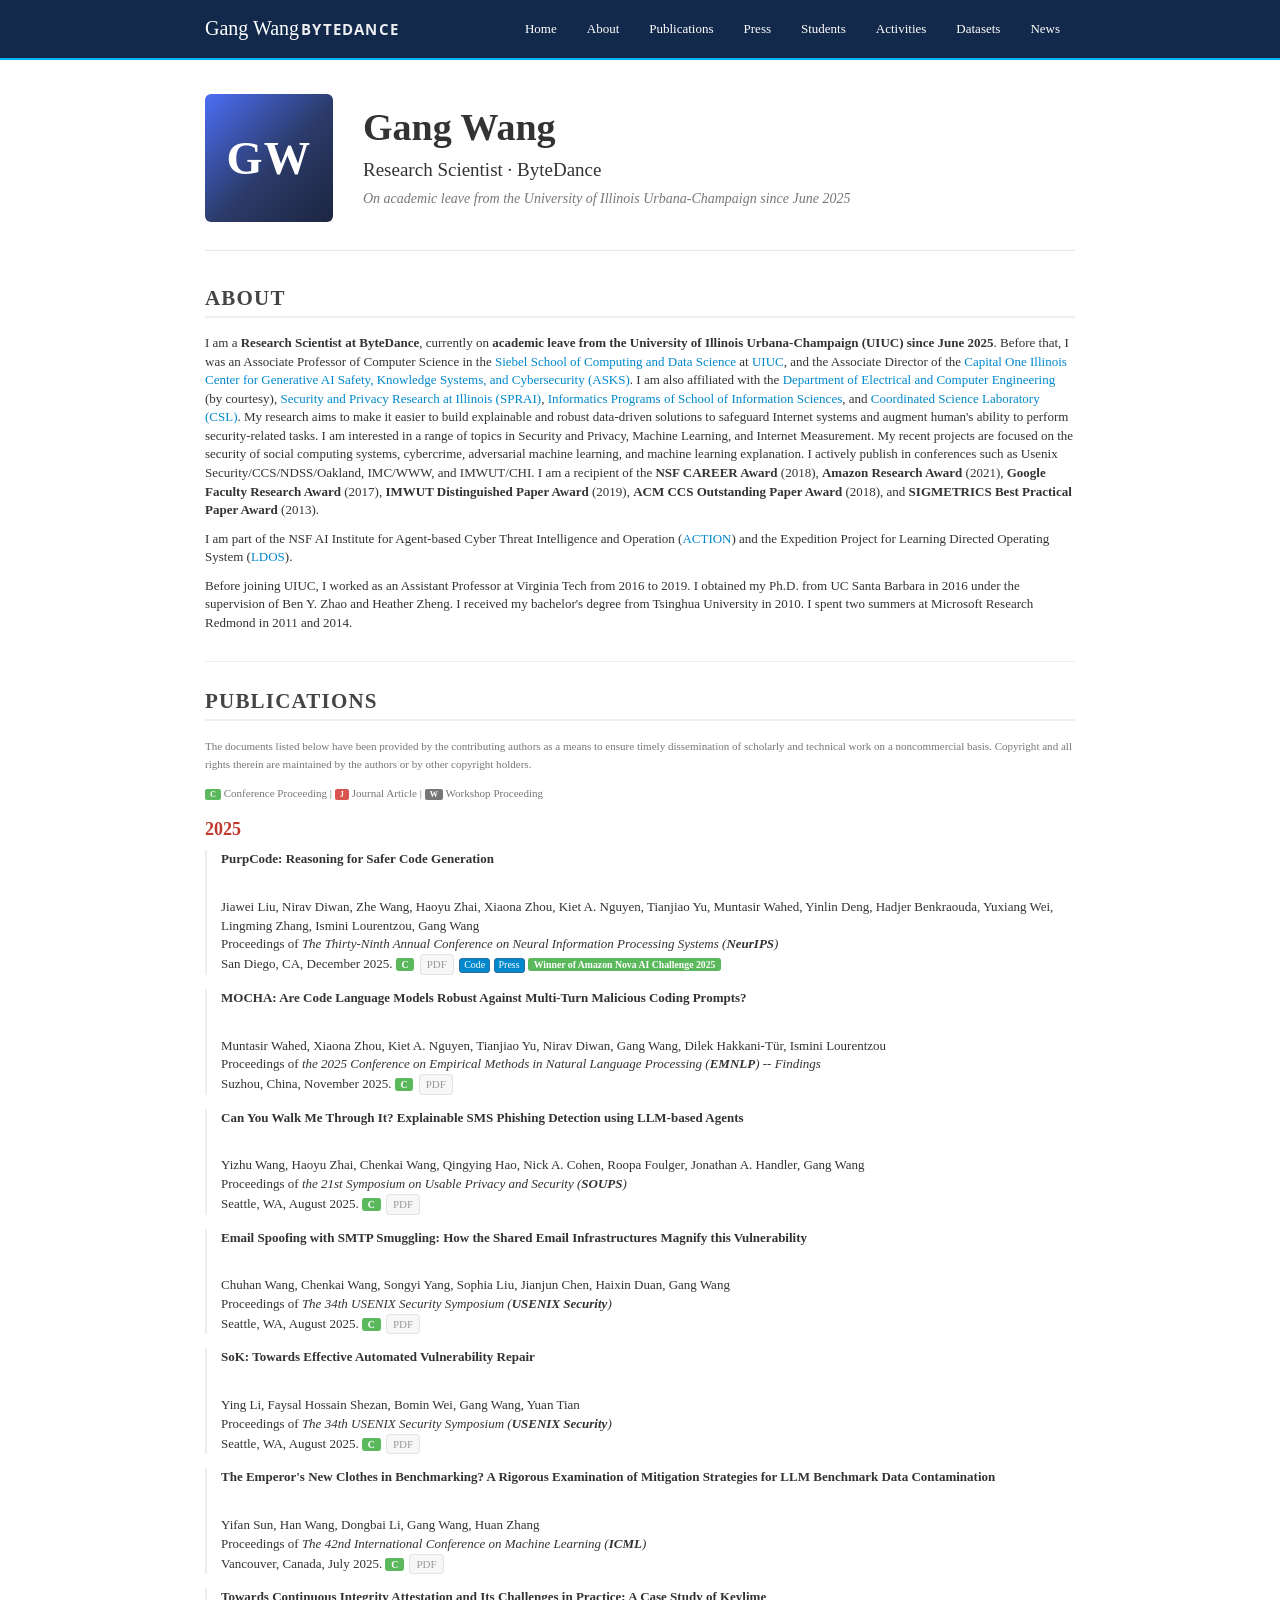
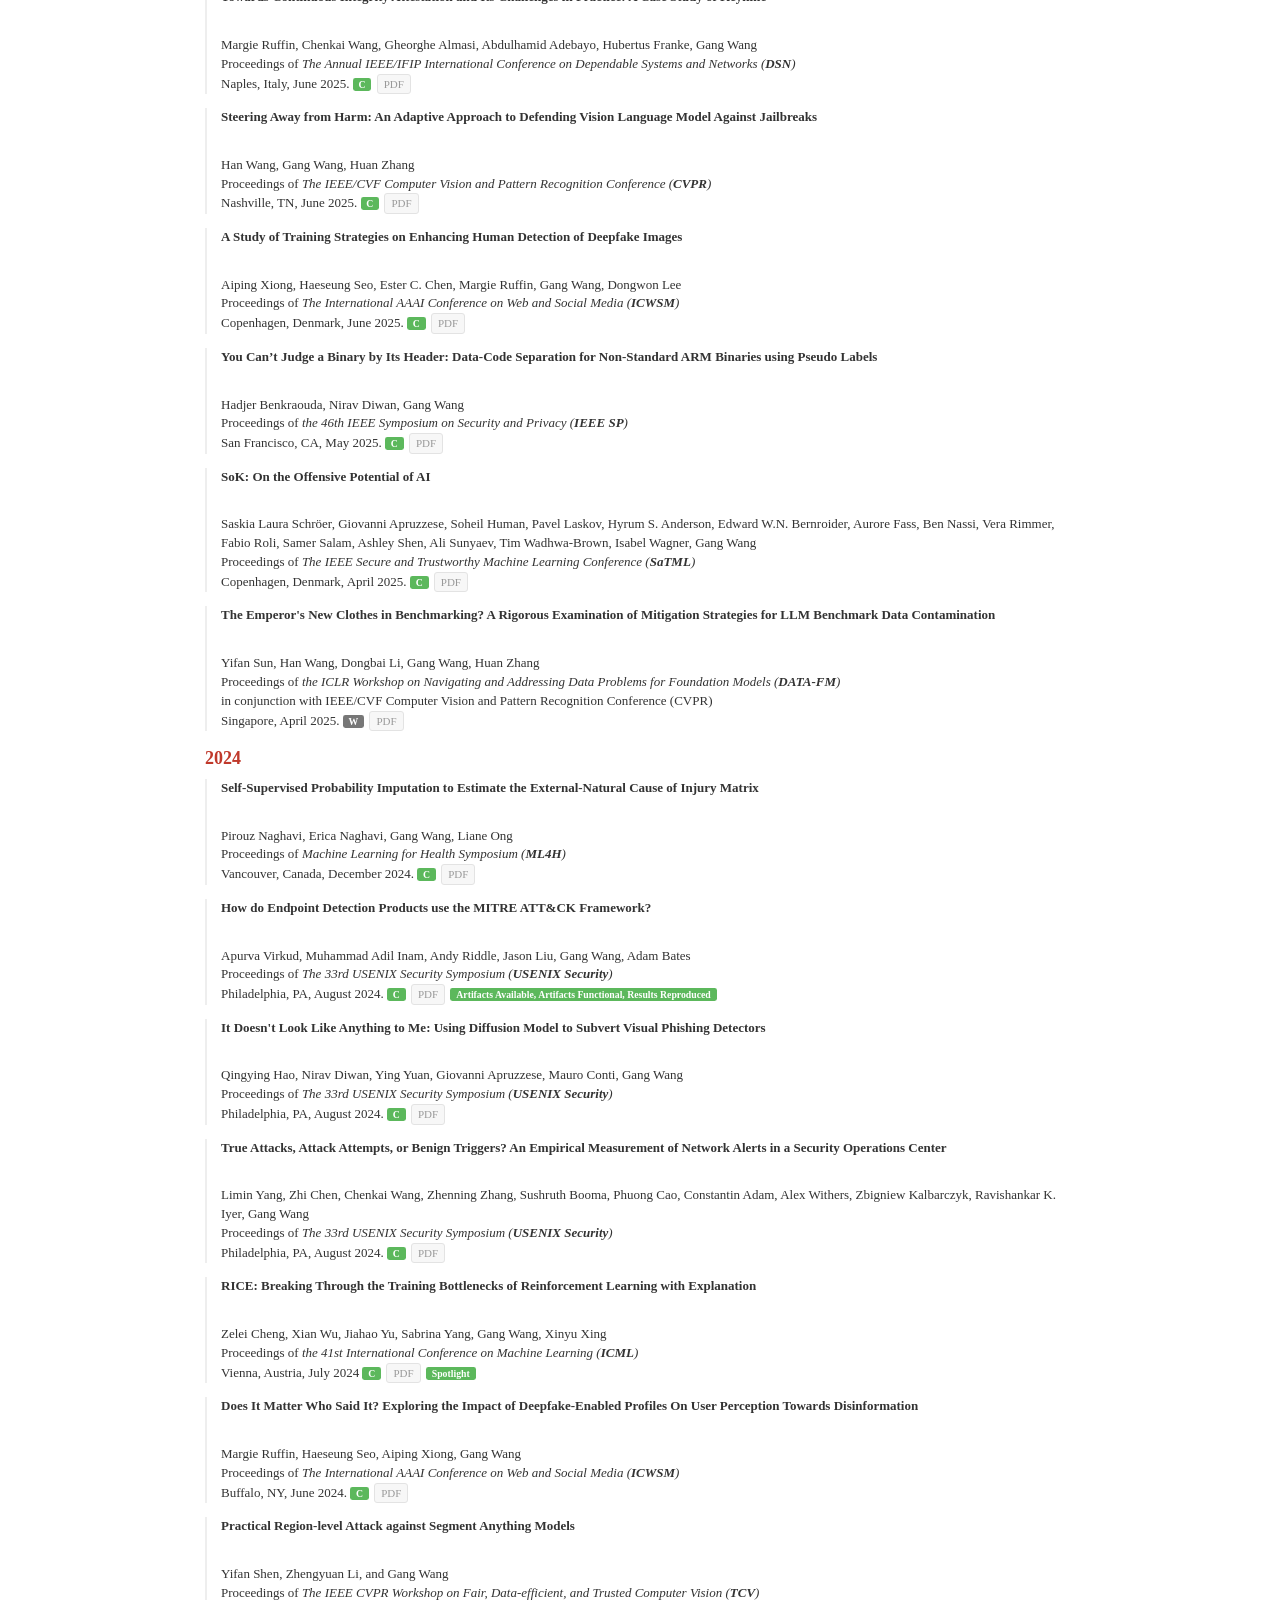
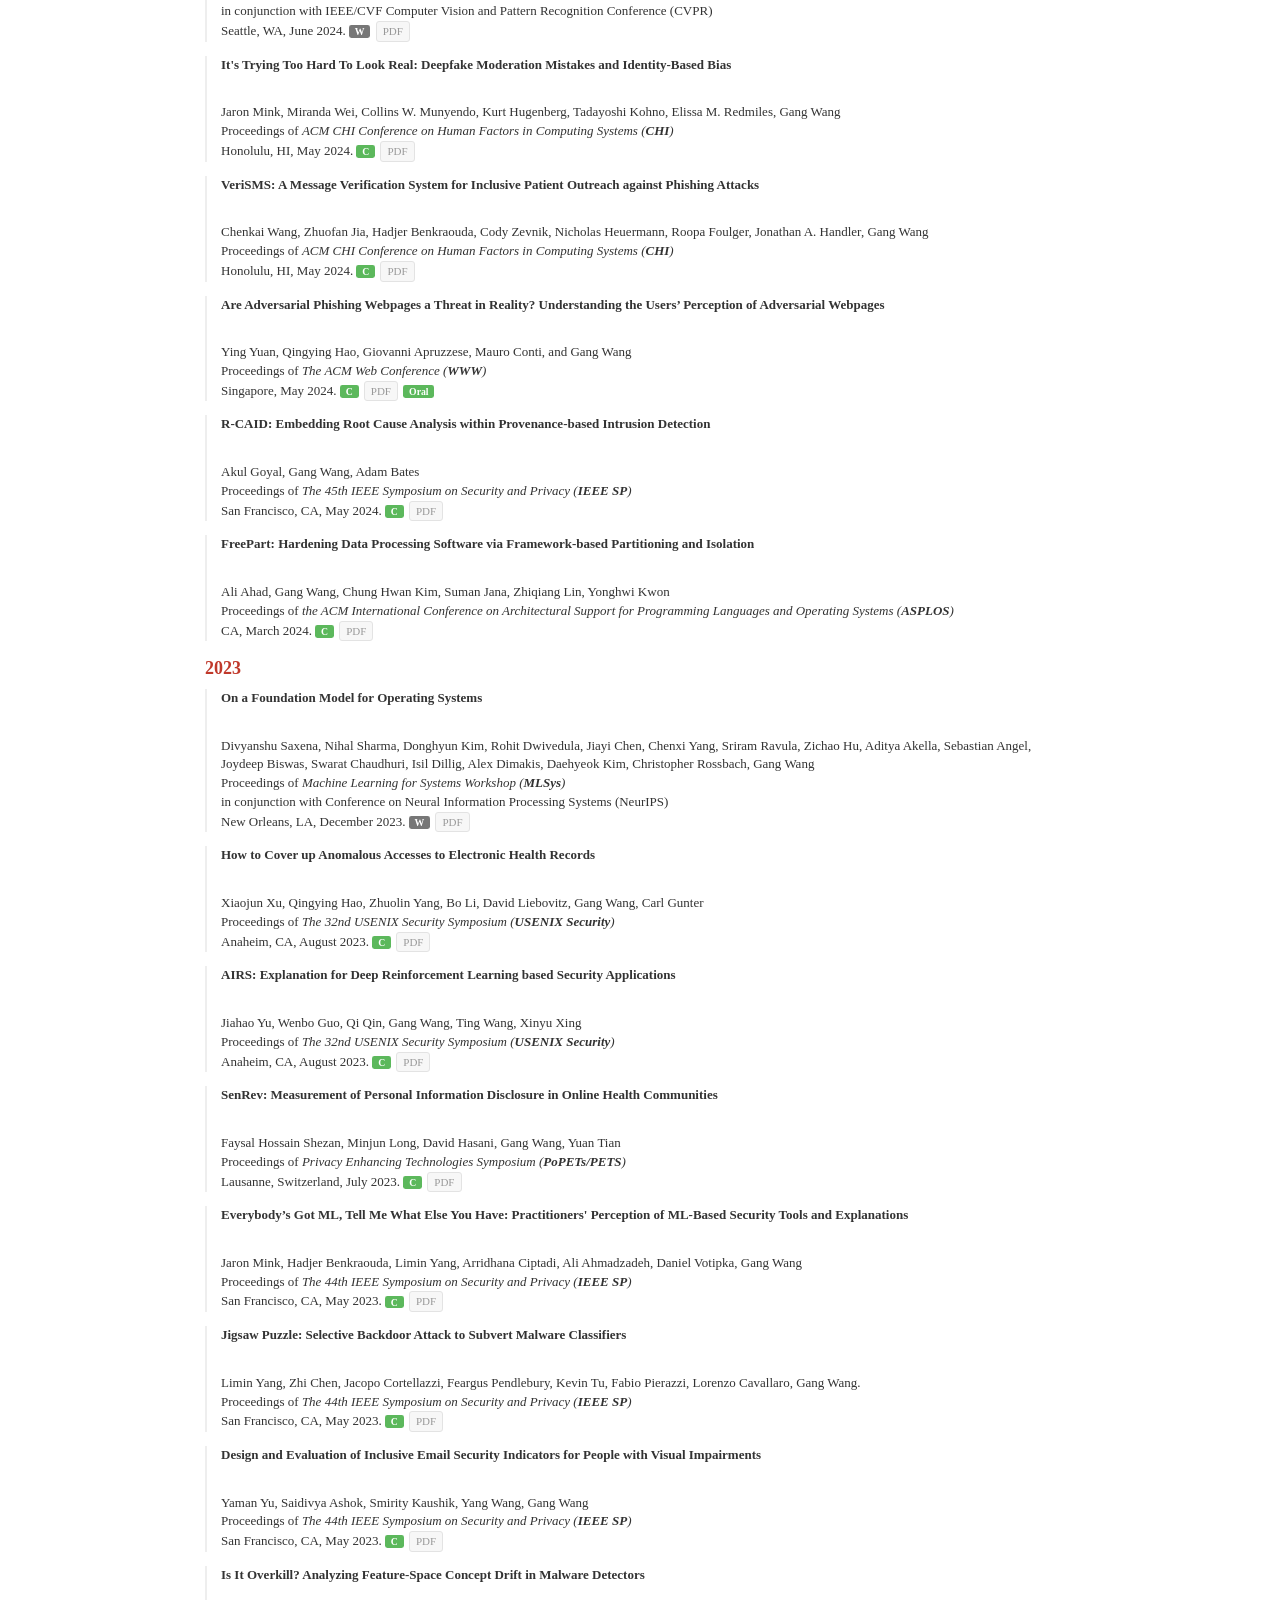
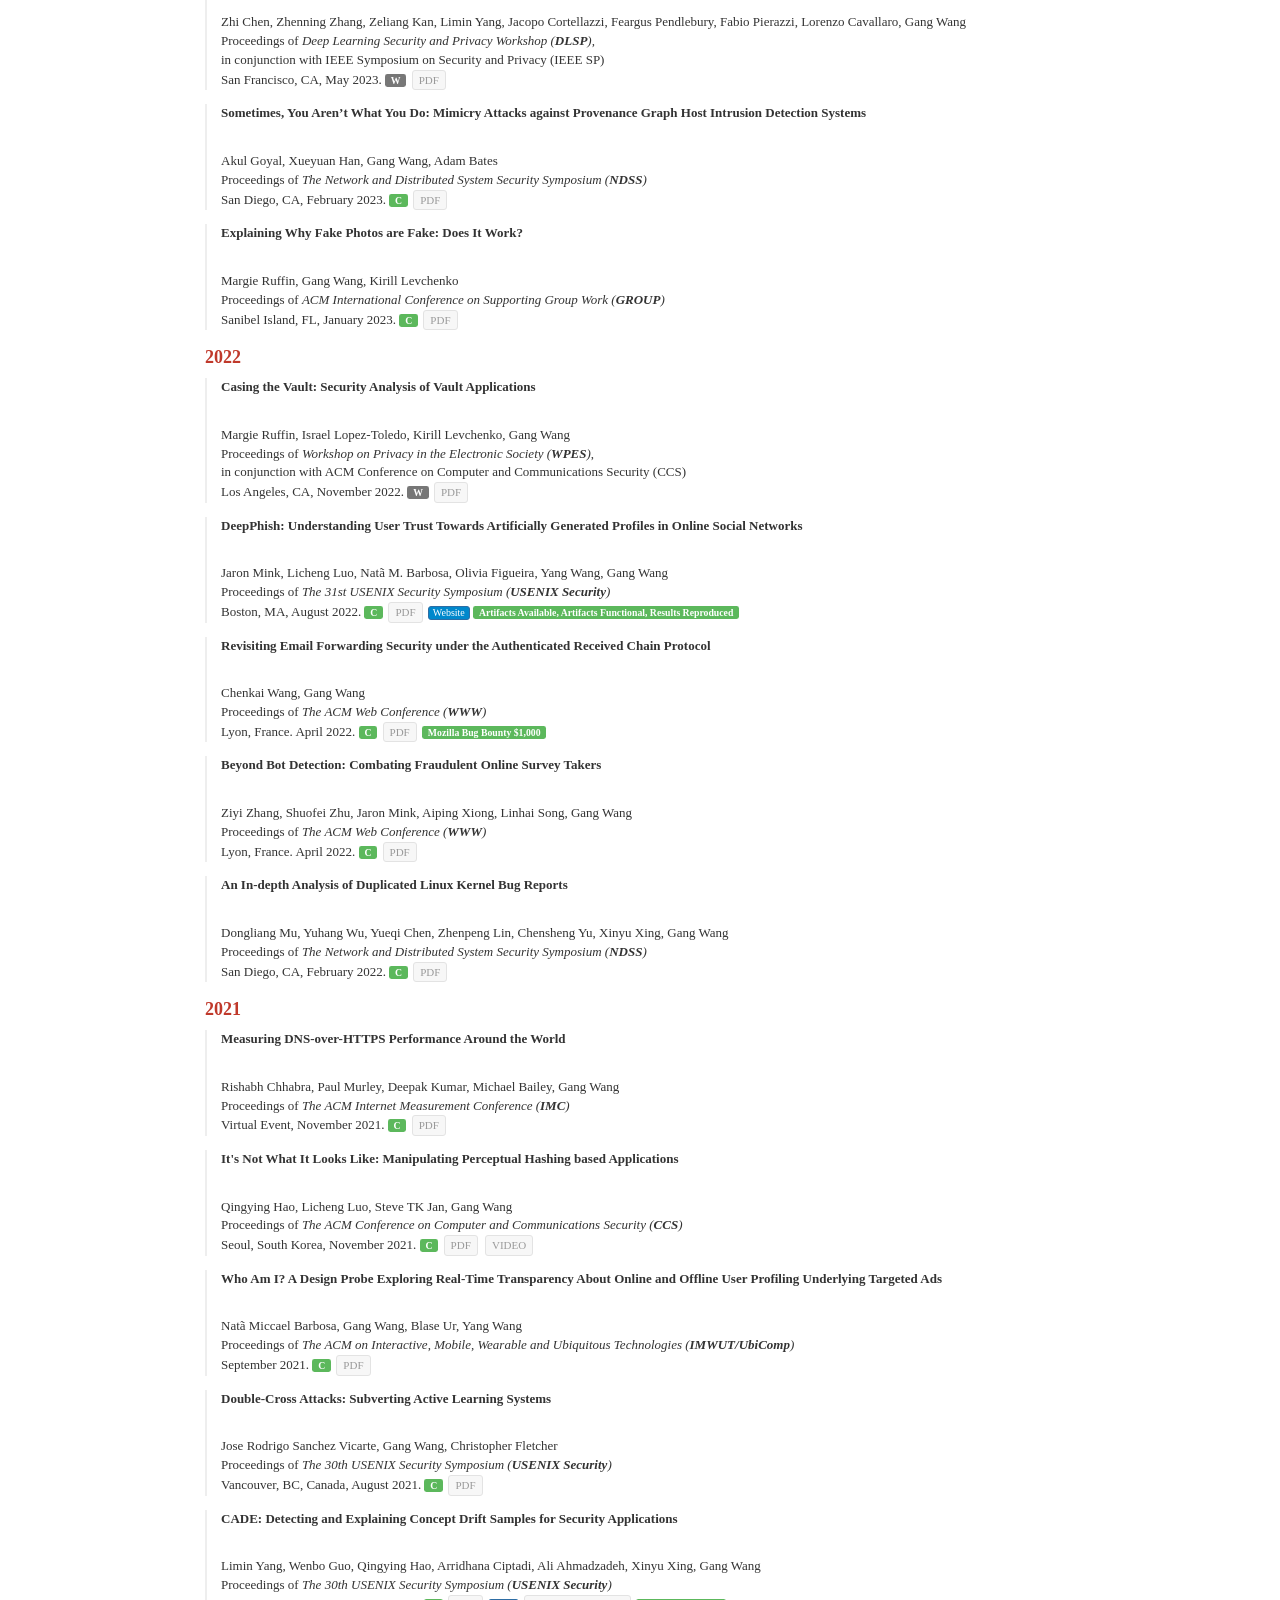
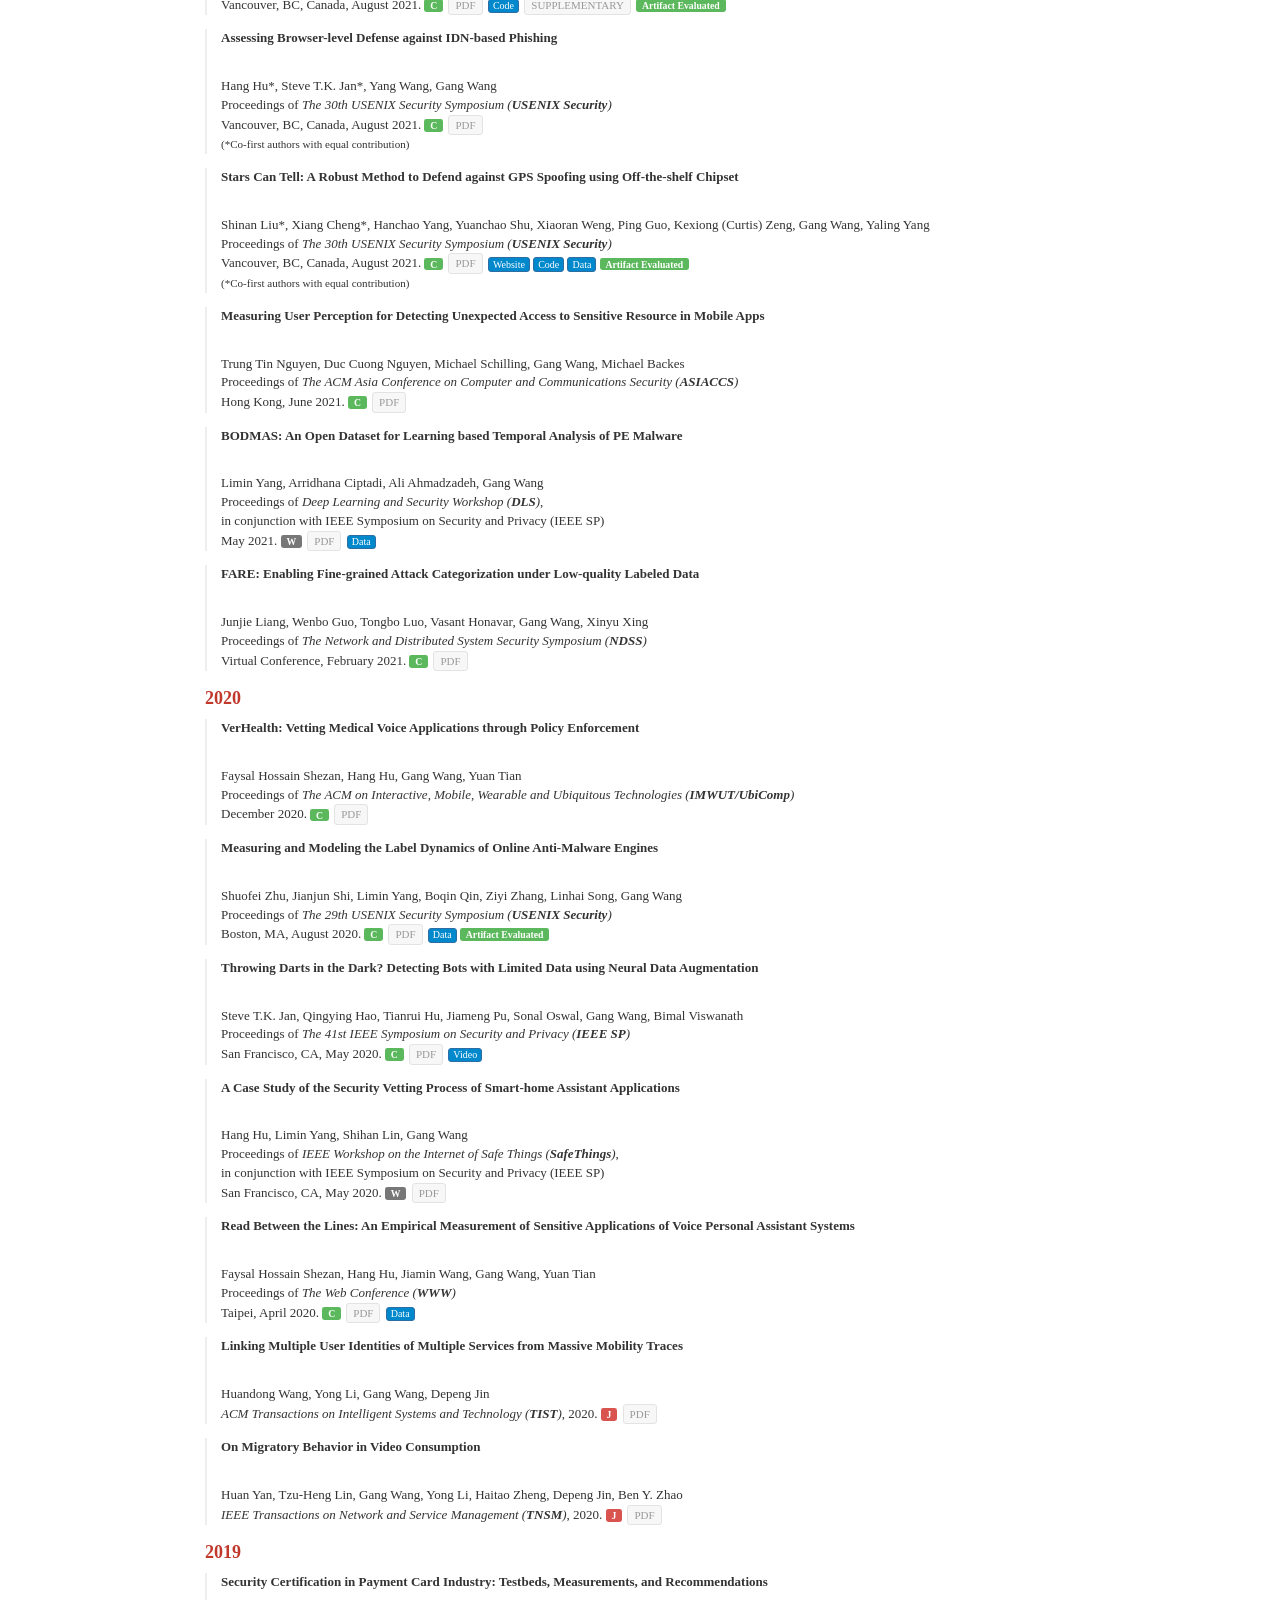
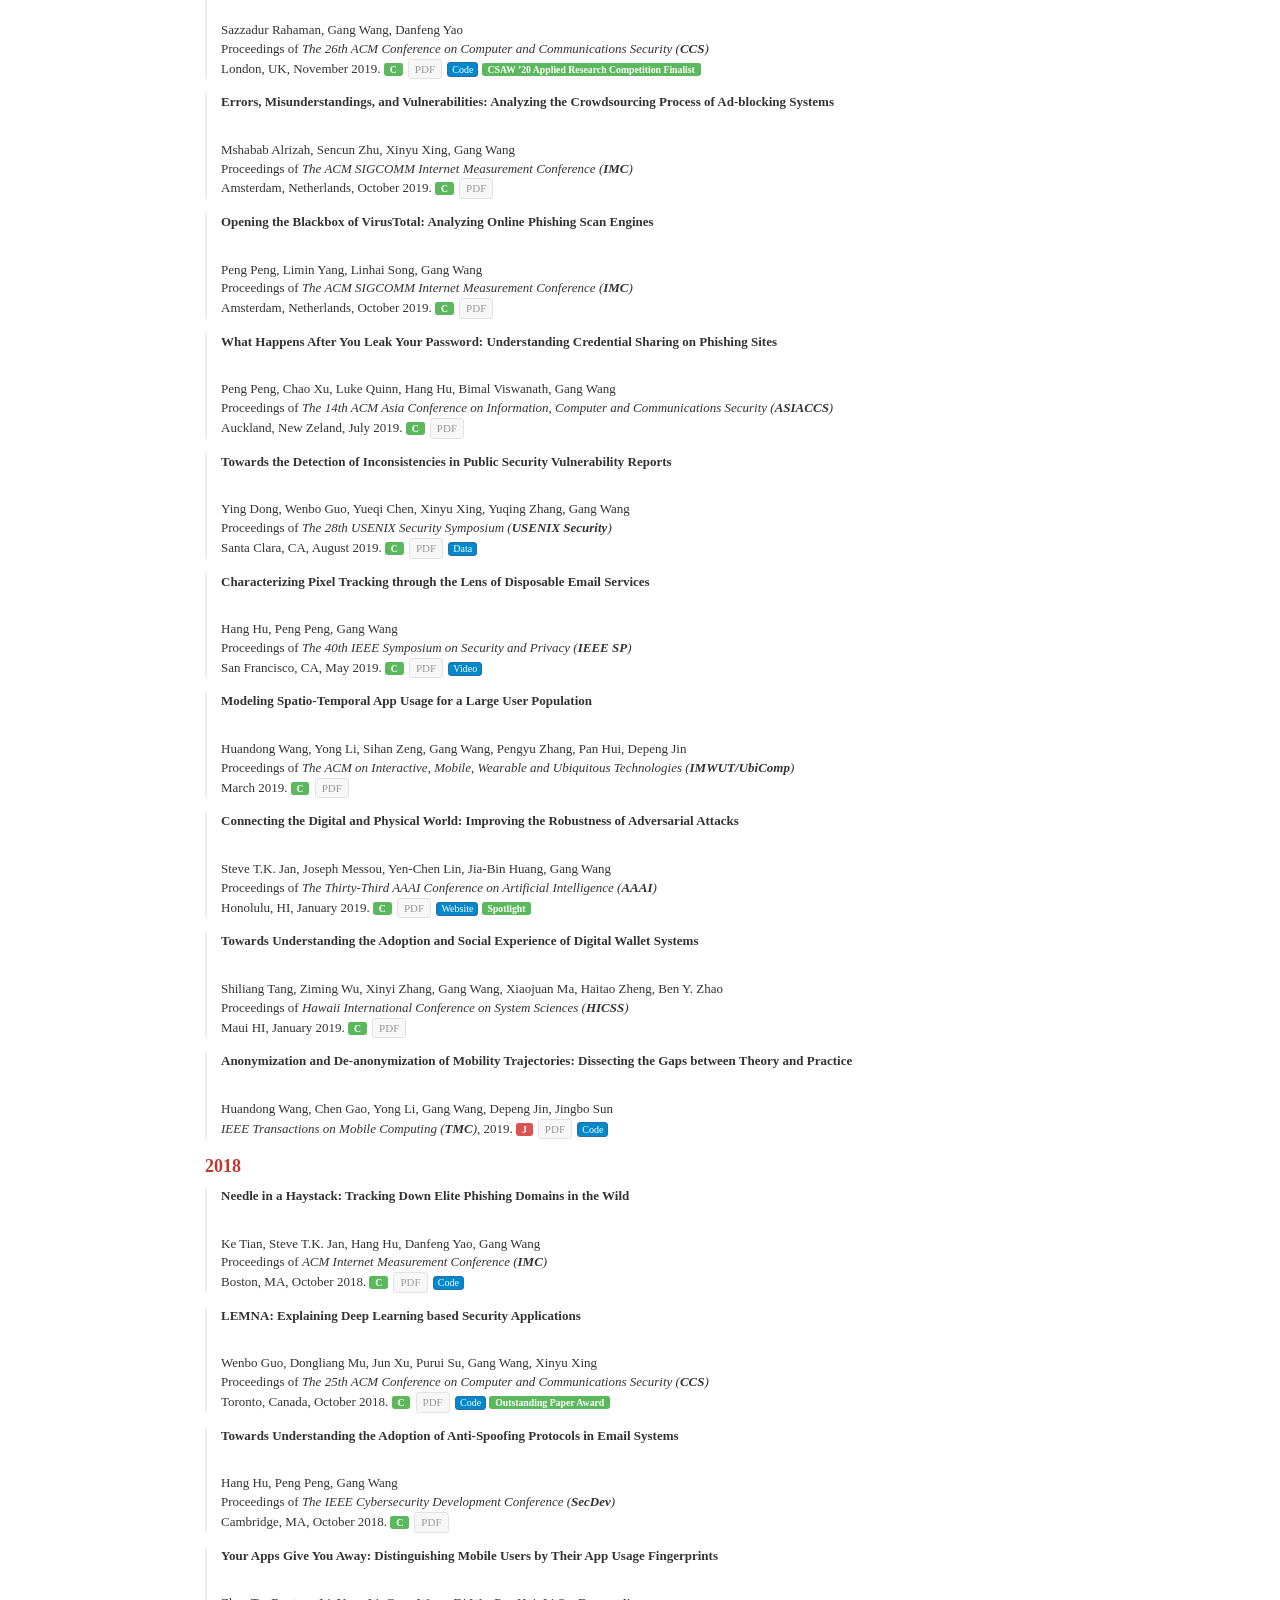
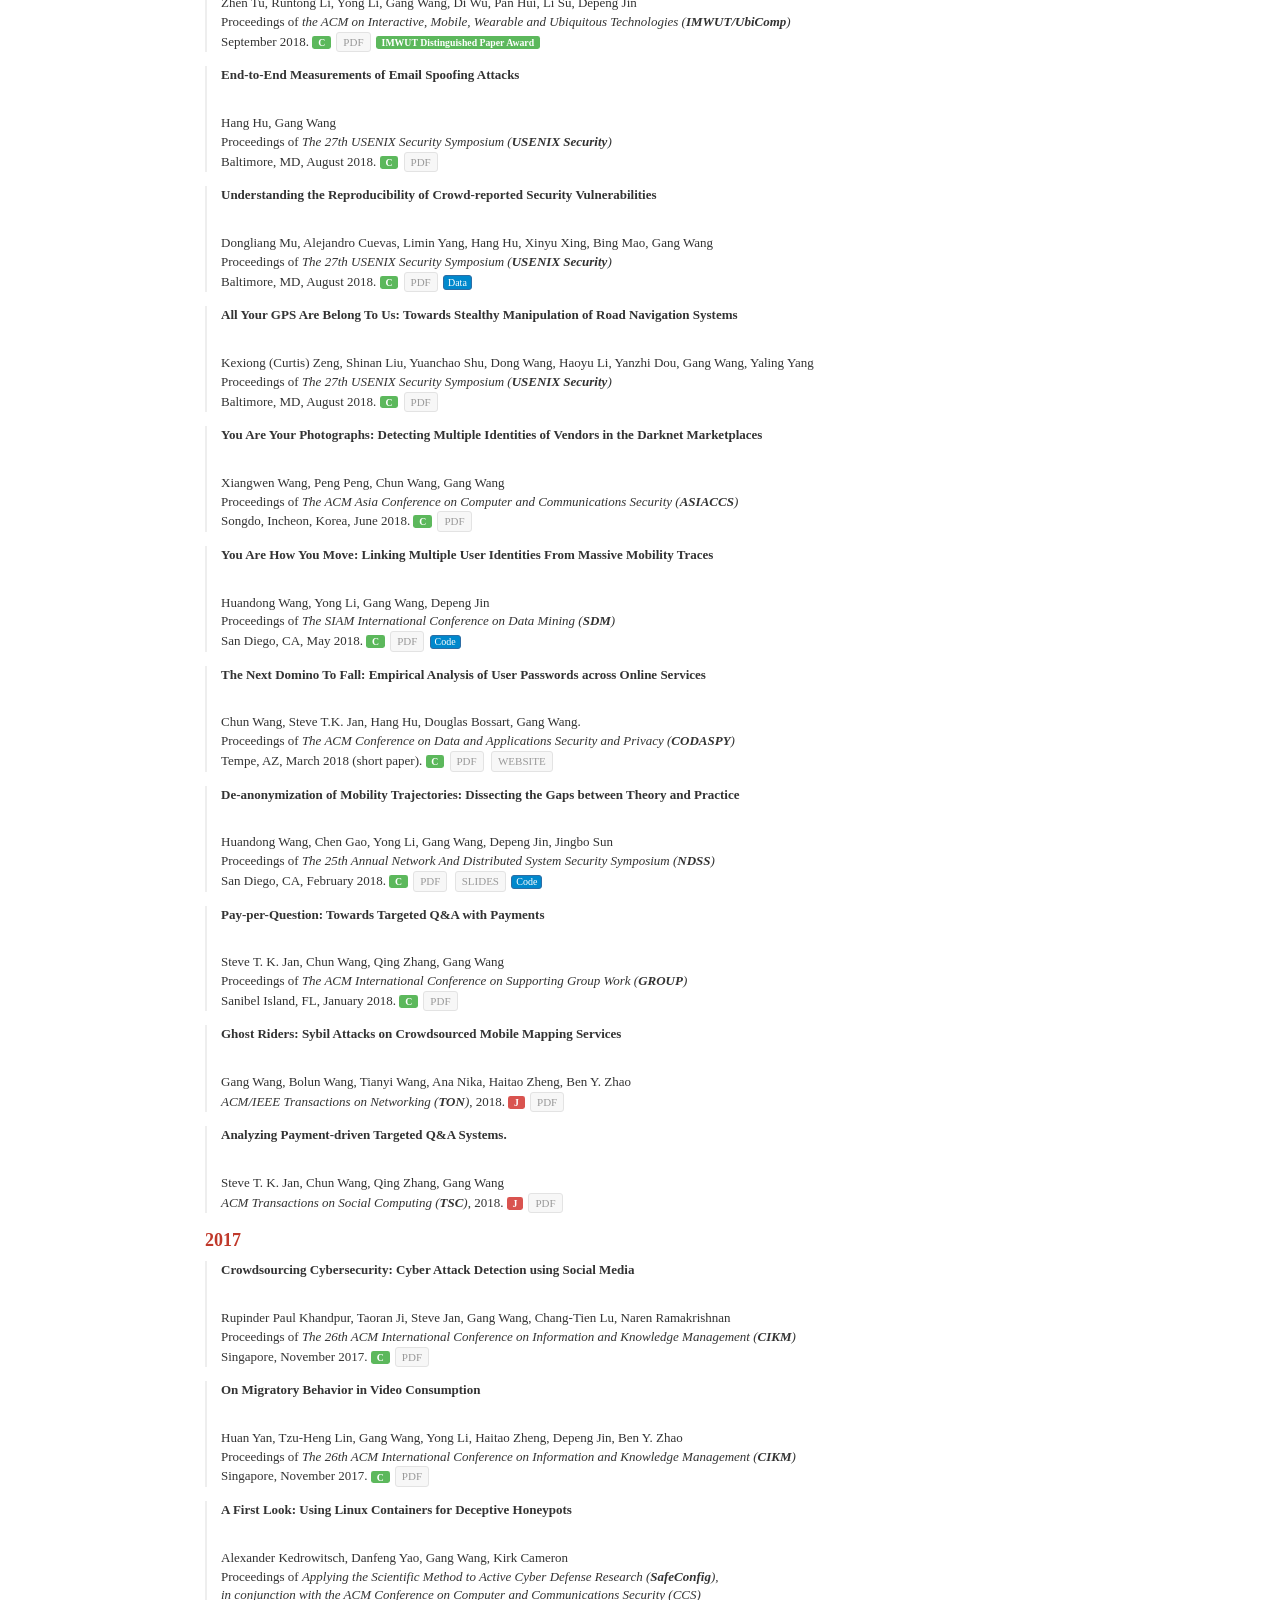
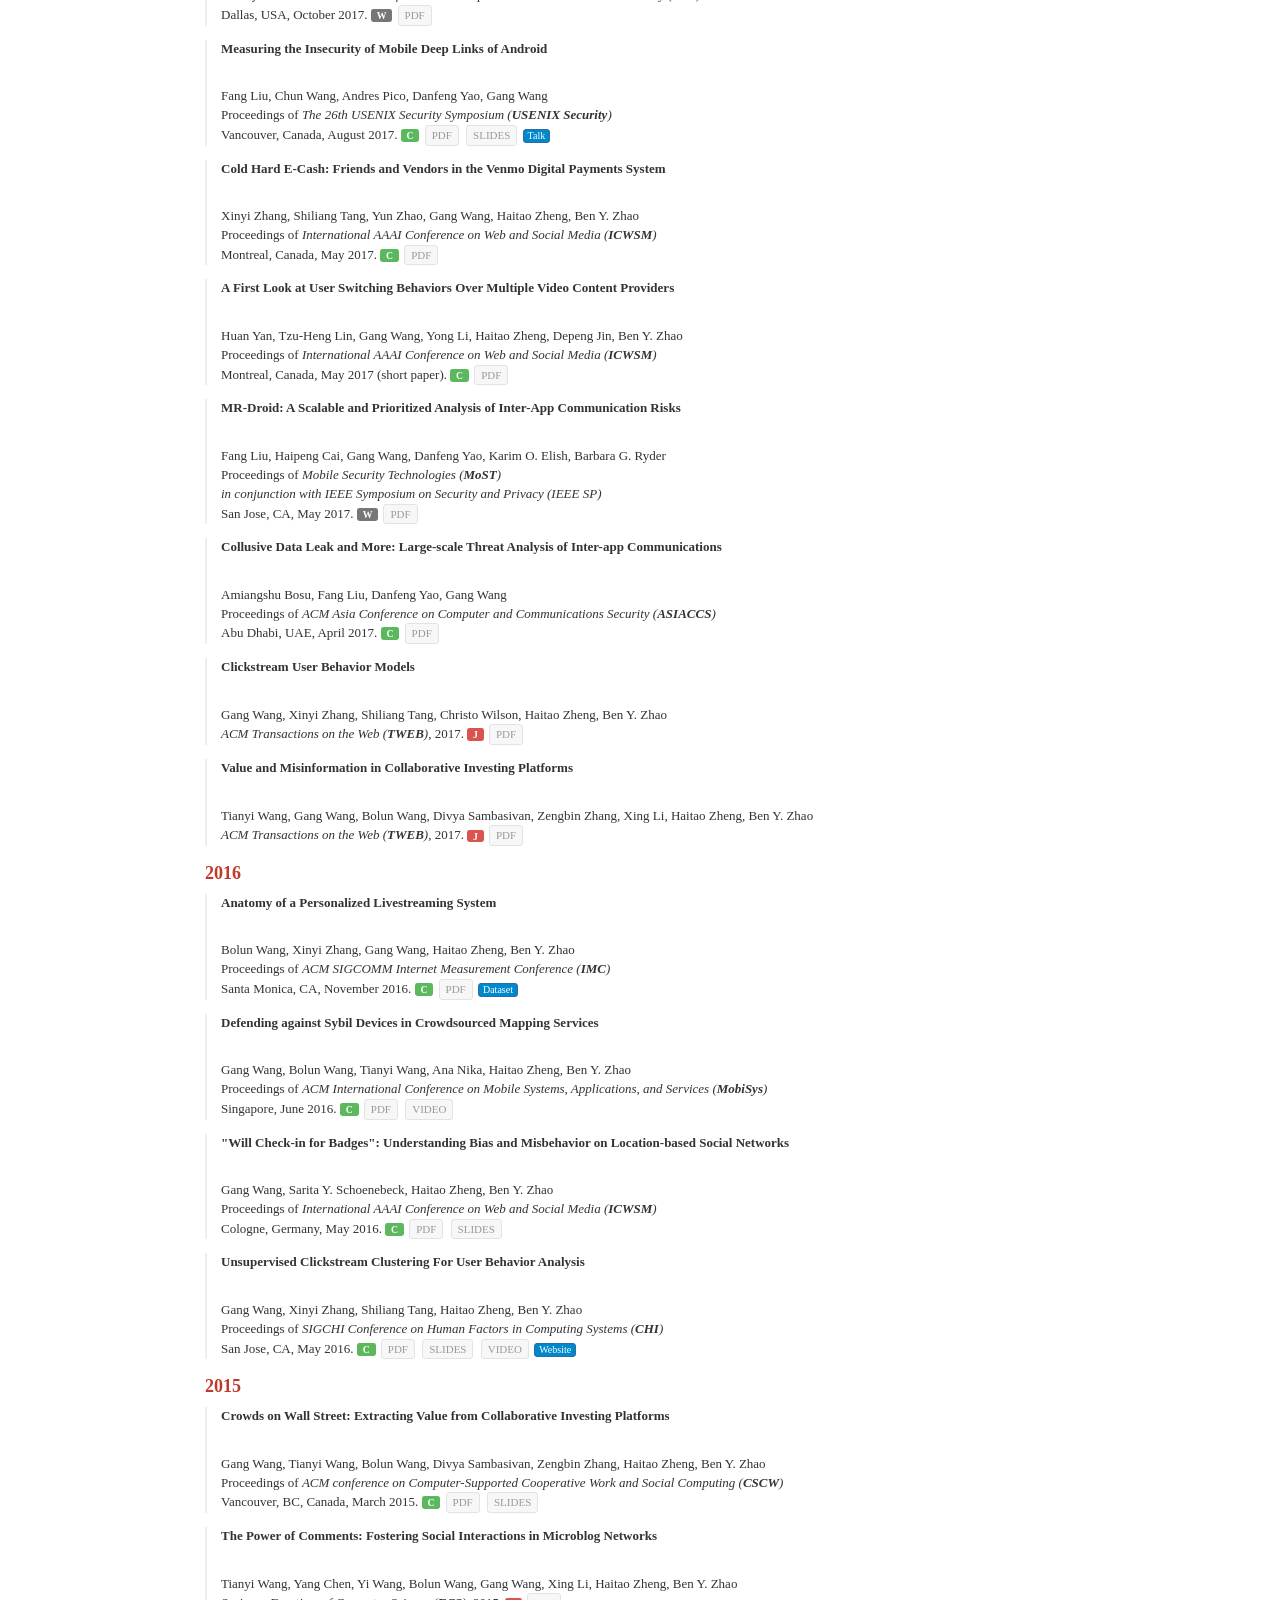
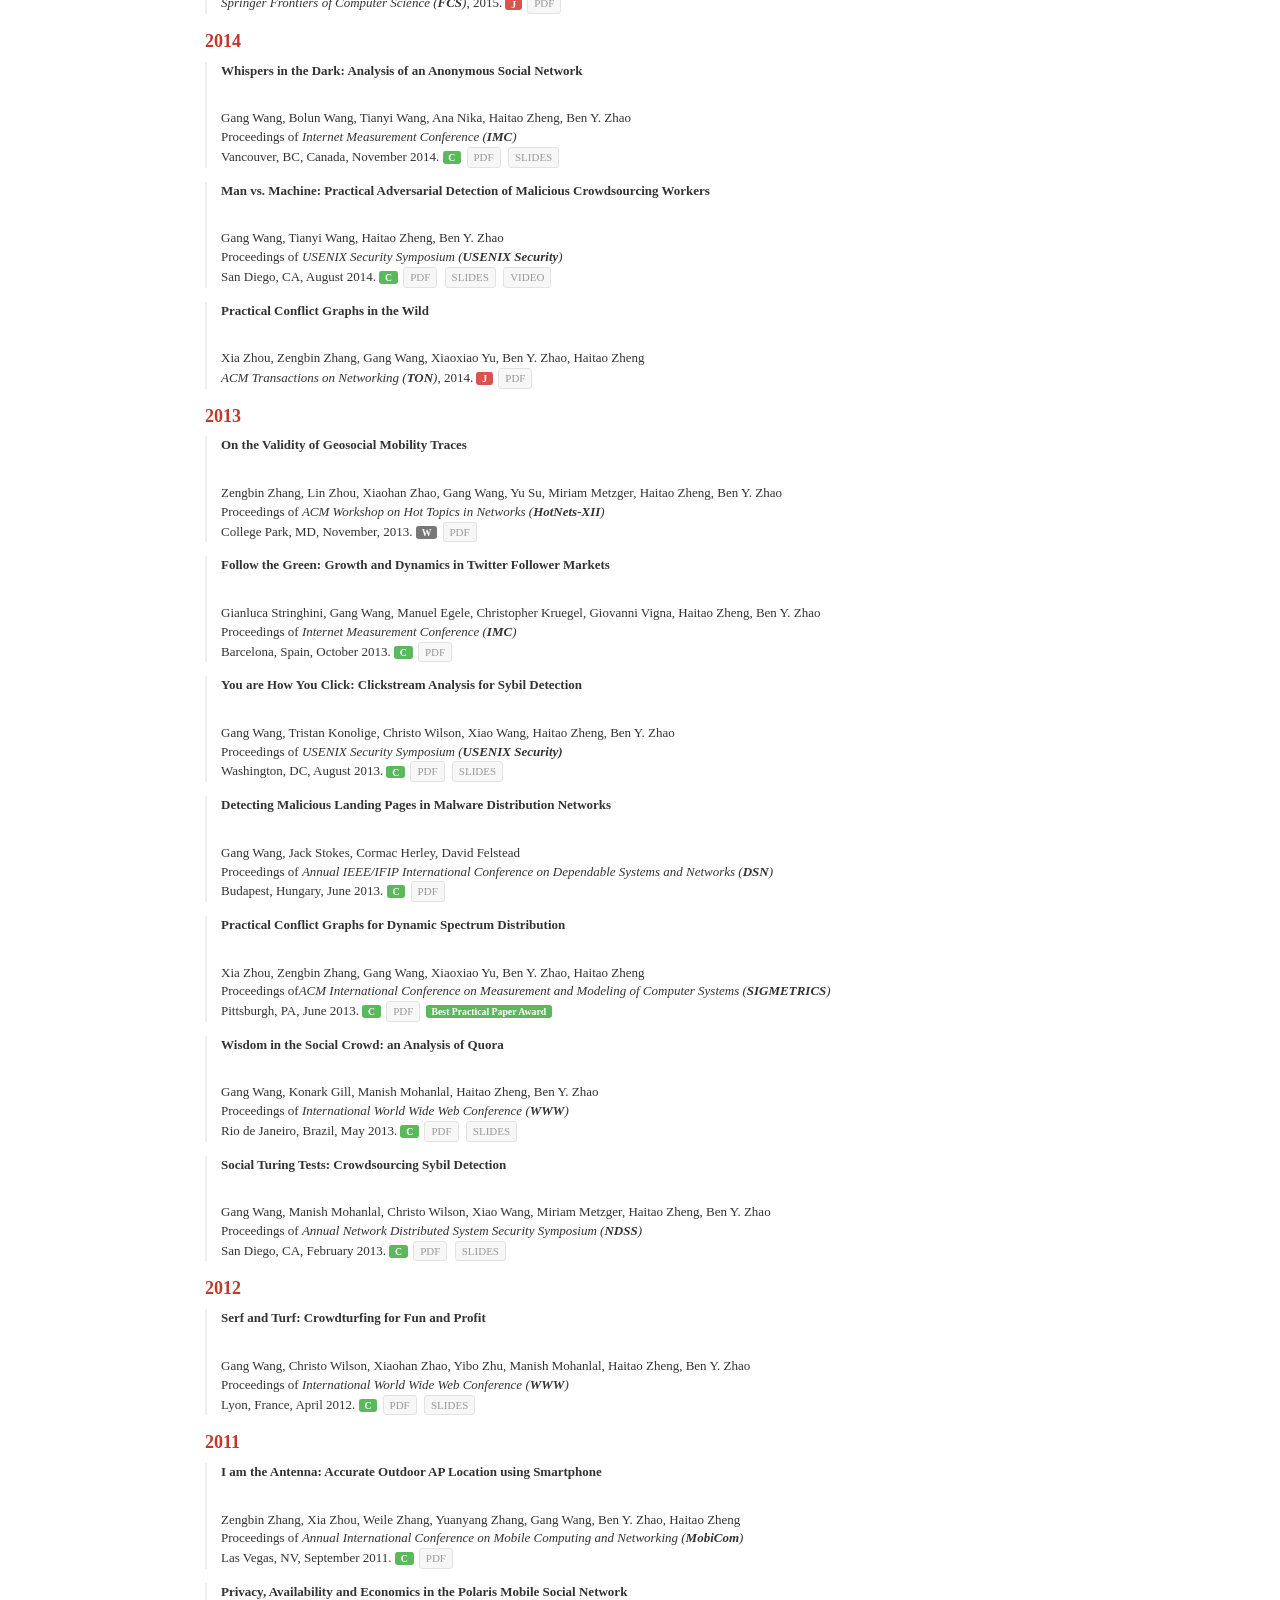
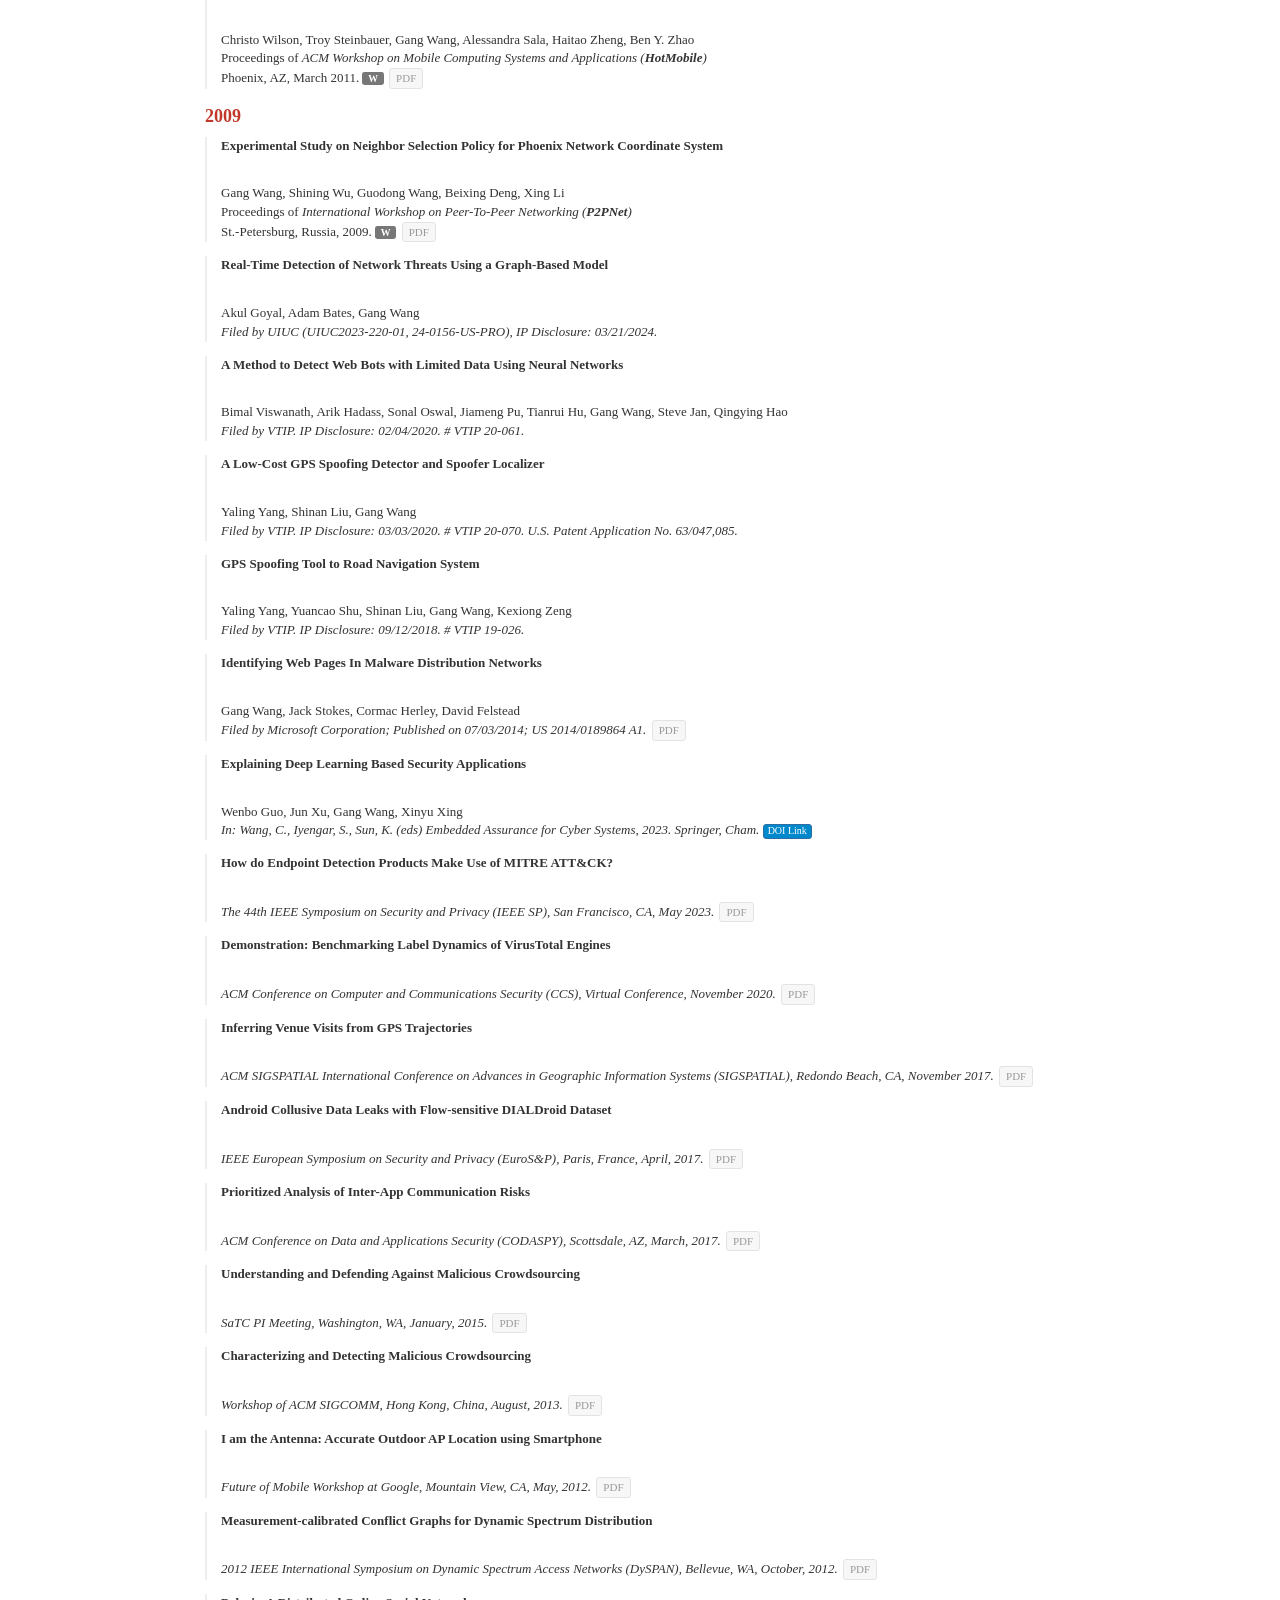
==== commit 9fea851d: "Drop 2026-2027 papers and unlink every path back to the reference site Removes the 2026 and 2027 pub" ====
--- a/index.html
+++ b/index.html
@@ -92,194 +92,179 @@
         <span class="label label-danger">J</span> Journal Article |
         <span class="label label-default">W</span> Workshop Proceeding
       </small></p>
-<h4 class="pub-year">2027</h4>
-            <ul>
-              <li><p><strong>Words Speak Louder Than Code: Investigating Cognitive Heuristics in LLM-Based Code Vulnerability Detection</strong></p><br /> Asif Shahriar, Hongyu Cai, Hadjer Benkraouda, Gang Wang, Z. Berkay Celik<br /> Proceedings of <em>The 48th IEEE Symposium on Security and Privacy (<strong>IEEE SP</strong>)</em> <br /> San Francisco, CA, May 2027. <span class="label label-success">C</span> </li>
-            </ul>
-<h4 class="pub-year">2026</h4>
-            <ul>
-              <li><p><strong>CoT-Guard: Small Models for Strong Monitoring</strong></p><br /> Nirav Diwan, Han Wang, Berkcan Kapusuzoglu, Ramin Moradi, Supriyo Chakraborty, Giri Iyengar, Sambit Sahu, Huan Zhang, Gang Wang<br /> Proceedings of <em>the Fortieth Annual Conference on Neural Information Processing Systems (<strong>NeurIPS</strong>)</em> <br /> Sydney, December 2026 <span class="label label-success">C</span> </li>
-              <li><p><strong>Credible Threat Detection? Measuring Contribution Dynamics and Quality Control in a Crowdsourced Threat Detection Ecosystem</strong></p><br /> Apurva Virkud, Gang Wang, Adam Bates<br /> Proceedings of <em>the 35th USENIX Security Symposium (<strong>USENIX Security</strong>)</em> <br /> Baltimore, MD, August 2026. <span class="label label-success">C</span> <a href="https://gangw.cs.illinois.edu/usenixsecurity26-virkud.pdf" class="btn btn-primary btn-xs">PDF</a> </li>
-              <li><p><strong>CAPTCHA Solving for Native GUI Agents: Automated Reasoning-Action Data Generation and Self-Corrective Training</strong></p><br /> Yuxi Chen, Haoyu Zhai, Chenkai Wang, Rui Yang, Lingming Zhang, Gang Wang, Huan Zhang<br /> Proceedings of <em>The Forty-third International Conference on Machine Learning (<strong>ICML</strong>)</em> <br /> Seoul, South Korea, July 2026. <span class="label label-success">C</span> <a href="https://gangw.cs.illinois.edu/icml-gui.pdf" class="btn btn-primary btn-xs">PDF</a> </li>
-              <li><p><strong>Pay to Win: Copyright Infringement and Academic Integrity Violation in Crowdsourced Document-Sharing Ecosystems</strong></p><br /> Margie Ruffin, Tzu-Bin Yan, Mutmaina Adebayo, Gang Wang, Kirill Levchenko<br /> Proceedings of <em>The International AAAI Conference on Web and Social Media (<strong>ICWSM</strong>)</em> <br /> Los Angeles, CA, USA, June 2026. <span class="label label-success">C</span> <a href="https://gangw.cs.illinois.edu/DocShare26.pdf" class="btn btn-primary btn-xs">PDF</a> </li>
-              <li><p><strong>Revelio: Blurred Images Can Still Disclose Your Identity</strong></p><br /> Haoyu Zhai, Shuo Wang, Pirouz Naghavi, Qingying Hao, Gang Wang<br /> Proceedings of <em>The IEEE Symposium on Security and Privacy (<strong>IEEE SP</strong>)</em> <br /> San Francisco, CA, USA, May 2026. <span class="label label-success">C</span> <a href="https://gangw.cs.illinois.edu/Deblur26.pdf" class="btn btn-primary btn-xs">PDF</a> </li>
-              <li><p><strong>Extractable Memorization of Differentially Private Large Language Model</strong></p><br /> Nirav Diwan, Gang Wang, Daniel Alabi<br /> Proceedings of <em>the Workshop on Theory and Practice of Differential Privacy (<strong>TPDP</strong>)</em> <br /> in conjunction with the Foundations of Responsible Computing conference<br /> Boston, MA, June 2026. <span class="label label-default">W</span> <a href="https://gangw.cs.illinois.edu/TPDP26.pdf" class="btn btn-primary btn-xs">PDF</a> </li>
-              <li><p><strong>Improving Detection and Understanding the Effects of AI-Generated Videos</strong></p><br /> Margie Ruffin, Khushi Patel, Samika Karumuri, Gang Wang<br /> Proceedings of <em>the 10th Workshop on Technology and Consumer Protection (<strong>ConPro</strong>)</em> <br /> in conjunction with 47th IEEE Symposium on Security and Privacy (IEEE SP)<br /> San Francisco, CA, May 2026. <span class="label label-default">W</span> <a href="https://gangw.cs.illinois.edu/conpro26.pdf" class="btn btn-primary btn-xs">PDF</a> </li>
-              <li><p><strong>Beyond BeautifulSoup: Benchmarking LLM-Powered Web Scraping for Everyday Users</strong></p><br /> Arth Bhardwaj, Nirav Diwan, Gang Wang<br /> Proceedings of <em>the Artificial Intelligence for Cyber Security Workshop (<strong>AICS</strong>)</em> <br /> in conjunction with the Annual AAAI Conference on Artificial Intelligence (AAAI)<br /> Singapore, January 2026. <span class="label label-default">W</span> <a href="https://gangw.cs.illinois.edu/bench-web26.pdf" class="btn btn-primary btn-xs">PDF</a> </li>
-            </ul>
 <h4 class="pub-year">2025</h4>
             <ul>
-              <li><p><strong>PurpCode: Reasoning for Safer Code Generation</strong></p><br /> Jiawei Liu, Nirav Diwan, Zhe Wang, Haoyu Zhai, Xiaona Zhou, Kiet A. Nguyen, Tianjiao Yu, Muntasir Wahed, Yinlin Deng, Hadjer Benkraouda, Yuxiang Wei, Lingming Zhang, Ismini Lourentzou, Gang Wang <br /> Proceedings of <em>The Thirty-Ninth Annual Conference on Neural Information Processing Systems (<strong>NeurIPS</strong>)</em> <br/> San Diego, CA, December 2025. <span class="label label-success">C</span> <a href="https://gangw.cs.illinois.edu/purpcode25.pdf" class="btn btn-primary btn-xs">PDF</a> <a href="https://github.com/purpcode-uiuc/purpcode" class="btn btn-primary btn-xs">Code</a> <a href="https://www.amazon.science/nova-ai-challenge/pushing-the-boundaries-of-secure-ai-winners-of-the-amazon-nova-ai-challenge" class="btn btn-primary btn-xs">Press</a> <span class="label label-success">Winner of Amazon Nova AI Challenge 2025</span> </li>
-              <li><p><strong>MOCHA: Are Code Language Models Robust Against Multi-Turn Malicious Coding Prompts?</strong></p><br /> Muntasir Wahed, Xiaona Zhou, Kiet A. Nguyen, Tianjiao Yu, Nirav Diwan, Gang Wang, Dilek Hakkani-Tür, Ismini Lourentzou<br /> Proceedings of <em>the 2025 Conference on Empirical Methods in Natural Language Processing (<strong>EMNLP</strong>) -- Findings</em> <br/> Suzhou, China, November 2025. <span class="label label-success">C</span> <a href="https://gangw.cs.illinois.edu/emnlp25.pdf" class="btn btn-primary btn-xs">PDF</a> </li>
-              <li><p><strong>Can You Walk Me Through It? Explainable SMS Phishing Detection using LLM-based Agents</strong></p><br /> Yizhu Wang, Haoyu Zhai, Chenkai Wang, Qingying Hao, Nick A. Cohen, Roopa Foulger, Jonathan A. Handler, Gang Wang<br /> Proceedings of <em>the 21st Symposium on Usable Privacy and Security (<strong>SOUPS</strong>)</em> <br /> Seattle, WA, August 2025. <span class="label label-success">C</span> <a href="https://gangw.cs.illinois.edu/soups2025.pdf" class="btn btn-primary btn-xs">PDF</a> </li>
-              <li><p><strong>Email Spoofing with SMTP Smuggling: How the Shared Email Infrastructures Magnify this Vulnerability</strong></p><br /> Chuhan Wang, Chenkai Wang, Songyi Yang, Sophia Liu, Jianjun Chen, Haixin Duan, Gang Wang<br /> Proceedings of <em>The 34th USENIX Security Symposium (<strong>USENIX Security</strong>)</em> <br /> Seattle, WA, August 2025. <span class="label label-success">C</span> <a href="https://gangw.cs.illinois.edu/smtp-usenix25.pdf" class="btn btn-primary btn-xs">PDF</a> </li>
-              <li><p><strong>SoK: Towards Effective Automated Vulnerability Repair</strong></p><br /> Ying Li, Faysal Hossain Shezan, Bomin Wei, Gang Wang, Yuan Tian<br /> Proceedings of <em>The 34th USENIX Security Symposium (<strong>USENIX Security</strong>)</em> <br /> Seattle, WA, August 2025. <span class="label label-success">C</span> <a href="https://gangw.cs.illinois.edu/sec25-sok.pdf" class="btn btn-primary btn-xs">PDF</a> </li>
-              <li><p><strong>The Emperor's New Clothes in Benchmarking? A Rigorous Examination of Mitigation Strategies for LLM Benchmark Data Contamination</strong></p><br /> Yifan Sun, Han Wang, Dongbai Li, Gang Wang, Huan Zhang<br /> Proceedings of <em>The 42nd International Conference on Machine Learning (<strong>ICML</strong>)</em> <br /> Vancouver, Canada, July 2025. <span class="label label-success">C</span> <a href="https://gangw.cs.illinois.edu/ICMLEmperor25.pdf" class="btn btn-primary btn-xs">PDF</a> </li>
-              <li><p><strong>Towards Continuous Integrity Attestation and Its Challenges in Practice: A Case Study of Keylime</strong></p><br /> Margie Ruffin, Chenkai Wang, Gheorghe Almasi, Abdulhamid Adebayo, Hubertus Franke, Gang Wang<br /> Proceedings of <em>The Annual IEEE/IFIP International Conference on Dependable Systems and Networks (<strong>DSN</strong>)</em> <br /> Naples, Italy, June 2025. <span class="label label-success">C</span> <a href="https://gangw.cs.illinois.edu/dsn25.pdf" class="btn btn-primary btn-xs">PDF</a> </li>
-              <li><p><strong>Steering Away from Harm: An Adaptive Approach to Defending Vision Language Model Against Jailbreaks</strong></p><br /> Han Wang, Gang Wang, Huan Zhang<br /> Proceedings of <em>The IEEE/CVF Computer Vision and Pattern Recognition Conference (<strong>CVPR</strong>)</em> <br /> Nashville, TN, June 2025. <span class="label label-success">C</span> <a href="https://gangw.cs.illinois.edu/cvpr-steer25.pdf" class="btn btn-primary btn-xs">PDF</a> </li>
-              <li><p><strong>A Study of Training Strategies on Enhancing Human Detection of Deepfake Images</strong></p><br /> Aiping Xiong, Haeseung Seo, Ester C. Chen, Margie Ruffin, Gang Wang, Dongwon Lee<br /> Proceedings of <em>The International AAAI Conference on Web and Social Media (<strong>ICWSM</strong>)</em> <br /> Copenhagen, Denmark, June 2025. <span class="label label-success">C</span> <a href="https://gangw.cs.illinois.edu/icwsm-deepfake25.pdf" class="btn btn-primary btn-xs">PDF</a> </li>
-              <li><p><strong>You Can’t Judge a Binary by Its Header: Data-Code Separation for Non-Standard ARM Binaries using Pseudo Labels</strong></p><br /> Hadjer Benkraouda, Nirav Diwan, Gang Wang<br /> Proceedings of <em>the 46th IEEE Symposium on Security and Privacy (<strong>IEEE SP</strong>)</em> <br /> San Francisco, CA, May 2025. <span class="label label-success">C</span> <a href="https://gangw.cs.illinois.edu/sp2025-loadstar.pdf" class="btn btn-primary btn-xs">PDF</a> </li>
-              <li><p><strong>SoK: On the Offensive Potential of AI</strong></p><br /> Saskia Laura Schröer, Giovanni Apruzzese, Soheil Human, Pavel Laskov, Hyrum S. Anderson, Edward W.N. Bernroider, Aurore Fass, Ben Nassi, Vera Rimmer, Fabio Roli, Samer Salam, Ashley Shen, Ali Sunyaev, Tim Wadhwa-Brown, Isabel Wagner, Gang Wang<br /> Proceedings of <em>The IEEE Secure and Trustworthy Machine Learning Conference (<strong>SaTML</strong>)</em> <br /> Copenhagen, Denmark, April 2025. <span class="label label-success">C</span> <a href="https://gangw.cs.illinois.edu/satml25.pdf" class="btn btn-primary btn-xs">PDF</a> </li>
-              <li><p><strong>The Emperor's New Clothes in Benchmarking? A Rigorous Examination of Mitigation Strategies for LLM Benchmark Data Contamination</strong></p><br /> Yifan Sun, Han Wang, Dongbai Li, Gang Wang, Huan Zhang<br /> Proceedings of <em>the ICLR Workshop on Navigating and Addressing Data Problems for Foundation Models (<strong>DATA-FM</strong>)</em> <br /> in conjunction with IEEE/CVF Computer Vision and Pattern Recognition Conference (CVPR)<br /> Singapore, April 2025. <span class="label label-default">W</span> <a href="https://gangw.cs.illinois.edu/cvpr_Emperor25.pdf" class="btn btn-primary btn-xs">PDF</a> </li>
+              <li><p><strong>PurpCode: Reasoning for Safer Code Generation</strong></p><br /> Jiawei Liu, Nirav Diwan, Zhe Wang, Haoyu Zhai, Xiaona Zhou, Kiet A. Nguyen, Tianjiao Yu, Muntasir Wahed, Yinlin Deng, Hadjer Benkraouda, Yuxiang Wei, Lingming Zhang, Ismini Lourentzou, Gang Wang <br /> Proceedings of <em>The Thirty-Ninth Annual Conference on Neural Information Processing Systems (<strong>NeurIPS</strong>)</em> <br/> San Diego, CA, December 2025. <span class="label label-success">C</span> <span class="offlink">PDF</span> <a href="https://github.com/purpcode-uiuc/purpcode" class="btn btn-primary btn-xs">Code</a> <a href="https://www.amazon.science/nova-ai-challenge/pushing-the-boundaries-of-secure-ai-winners-of-the-amazon-nova-ai-challenge" class="btn btn-primary btn-xs">Press</a> <span class="label label-success">Winner of Amazon Nova AI Challenge 2025</span> </li>
+              <li><p><strong>MOCHA: Are Code Language Models Robust Against Multi-Turn Malicious Coding Prompts?</strong></p><br /> Muntasir Wahed, Xiaona Zhou, Kiet A. Nguyen, Tianjiao Yu, Nirav Diwan, Gang Wang, Dilek Hakkani-Tür, Ismini Lourentzou<br /> Proceedings of <em>the 2025 Conference on Empirical Methods in Natural Language Processing (<strong>EMNLP</strong>) -- Findings</em> <br/> Suzhou, China, November 2025. <span class="label label-success">C</span> <span class="offlink">PDF</span> </li>
+              <li><p><strong>Can You Walk Me Through It? Explainable SMS Phishing Detection using LLM-based Agents</strong></p><br /> Yizhu Wang, Haoyu Zhai, Chenkai Wang, Qingying Hao, Nick A. Cohen, Roopa Foulger, Jonathan A. Handler, Gang Wang<br /> Proceedings of <em>the 21st Symposium on Usable Privacy and Security (<strong>SOUPS</strong>)</em> <br /> Seattle, WA, August 2025. <span class="label label-success">C</span> <span class="offlink">PDF</span> </li>
+              <li><p><strong>Email Spoofing with SMTP Smuggling: How the Shared Email Infrastructures Magnify this Vulnerability</strong></p><br /> Chuhan Wang, Chenkai Wang, Songyi Yang, Sophia Liu, Jianjun Chen, Haixin Duan, Gang Wang<br /> Proceedings of <em>The 34th USENIX Security Symposium (<strong>USENIX Security</strong>)</em> <br /> Seattle, WA, August 2025. <span class="label label-success">C</span> <span class="offlink">PDF</span> </li>
+              <li><p><strong>SoK: Towards Effective Automated Vulnerability Repair</strong></p><br /> Ying Li, Faysal Hossain Shezan, Bomin Wei, Gang Wang, Yuan Tian<br /> Proceedings of <em>The 34th USENIX Security Symposium (<strong>USENIX Security</strong>)</em> <br /> Seattle, WA, August 2025. <span class="label label-success">C</span> <span class="offlink">PDF</span> </li>
+              <li><p><strong>The Emperor's New Clothes in Benchmarking? A Rigorous Examination of Mitigation Strategies for LLM Benchmark Data Contamination</strong></p><br /> Yifan Sun, Han Wang, Dongbai Li, Gang Wang, Huan Zhang<br /> Proceedings of <em>The 42nd International Conference on Machine Learning (<strong>ICML</strong>)</em> <br /> Vancouver, Canada, July 2025. <span class="label label-success">C</span> <span class="offlink">PDF</span> </li>
+              <li><p><strong>Towards Continuous Integrity Attestation and Its Challenges in Practice: A Case Study of Keylime</strong></p><br /> Margie Ruffin, Chenkai Wang, Gheorghe Almasi, Abdulhamid Adebayo, Hubertus Franke, Gang Wang<br /> Proceedings of <em>The Annual IEEE/IFIP International Conference on Dependable Systems and Networks (<strong>DSN</strong>)</em> <br /> Naples, Italy, June 2025. <span class="label label-success">C</span> <span class="offlink">PDF</span> </li>
+              <li><p><strong>Steering Away from Harm: An Adaptive Approach to Defending Vision Language Model Against Jailbreaks</strong></p><br /> Han Wang, Gang Wang, Huan Zhang<br /> Proceedings of <em>The IEEE/CVF Computer Vision and Pattern Recognition Conference (<strong>CVPR</strong>)</em> <br /> Nashville, TN, June 2025. <span class="label label-success">C</span> <span class="offlink">PDF</span> </li>
+              <li><p><strong>A Study of Training Strategies on Enhancing Human Detection of Deepfake Images</strong></p><br /> Aiping Xiong, Haeseung Seo, Ester C. Chen, Margie Ruffin, Gang Wang, Dongwon Lee<br /> Proceedings of <em>The International AAAI Conference on Web and Social Media (<strong>ICWSM</strong>)</em> <br /> Copenhagen, Denmark, June 2025. <span class="label label-success">C</span> <span class="offlink">PDF</span> </li>
+              <li><p><strong>You Can’t Judge a Binary by Its Header: Data-Code Separation for Non-Standard ARM Binaries using Pseudo Labels</strong></p><br /> Hadjer Benkraouda, Nirav Diwan, Gang Wang<br /> Proceedings of <em>the 46th IEEE Symposium on Security and Privacy (<strong>IEEE SP</strong>)</em> <br /> San Francisco, CA, May 2025. <span class="label label-success">C</span> <span class="offlink">PDF</span> </li>
+              <li><p><strong>SoK: On the Offensive Potential of AI</strong></p><br /> Saskia Laura Schröer, Giovanni Apruzzese, Soheil Human, Pavel Laskov, Hyrum S. Anderson, Edward W.N. Bernroider, Aurore Fass, Ben Nassi, Vera Rimmer, Fabio Roli, Samer Salam, Ashley Shen, Ali Sunyaev, Tim Wadhwa-Brown, Isabel Wagner, Gang Wang<br /> Proceedings of <em>The IEEE Secure and Trustworthy Machine Learning Conference (<strong>SaTML</strong>)</em> <br /> Copenhagen, Denmark, April 2025. <span class="label label-success">C</span> <span class="offlink">PDF</span> </li>
+              <li><p><strong>The Emperor's New Clothes in Benchmarking? A Rigorous Examination of Mitigation Strategies for LLM Benchmark Data Contamination</strong></p><br /> Yifan Sun, Han Wang, Dongbai Li, Gang Wang, Huan Zhang<br /> Proceedings of <em>the ICLR Workshop on Navigating and Addressing Data Problems for Foundation Models (<strong>DATA-FM</strong>)</em> <br /> in conjunction with IEEE/CVF Computer Vision and Pattern Recognition Conference (CVPR)<br /> Singapore, April 2025. <span class="label label-default">W</span> <span class="offlink">PDF</span> </li>
             </ul>
 <h4 class="pub-year">2024</h4>
             <ul>
-              <li><p><strong>Self-Supervised Probability Imputation to Estimate the External-Natural Cause of Injury Matrix</strong></p><br /> Pirouz Naghavi, Erica Naghavi, Gang Wang, Liane Ong<br /> Proceedings of <em>Machine Learning for Health Symposium (<strong>ML4H</strong>)</em> <br /> Vancouver, Canada, December 2024. <span class="label label-success">C</span> <a href="https://gangw.cs.illinois.edu/ML4H_2024.pdf" class="btn btn-primary btn-xs">PDF</a> </li>
-              <li><p><strong>How do Endpoint Detection Products use the MITRE ATT&CK Framework?</strong></p><br /> Apurva Virkud, Muhammad Adil Inam, Andy Riddle, Jason Liu, Gang Wang, Adam Bates<br /> Proceedings of <em>The 33rd USENIX Security Symposium (<strong>USENIX Security</strong>)</em> <br /> Philadelphia, PA, August 2024. <span class="label label-success">C</span> <a href="https://gangw.cs.illinois.edu/mitre24.pdf" class="btn btn-primary btn-xs">PDF</a> <span class="label label-success">Artifacts Available, Artifacts Functional, Results Reproduced</span> </li>
-              <li><p><strong>It Doesn't Look Like Anything to Me: Using Diffusion Model to Subvert Visual Phishing Detectors</strong></p><br /> Qingying Hao, Nirav Diwan, Ying Yuan, Giovanni Apruzzese, Mauro Conti, Gang Wang<br /> Proceedings of <em>The 33rd USENIX Security Symposium (<strong>USENIX Security</strong>)</em> <br /> Philadelphia, PA, August 2024. <span class="label label-success">C</span> <a href="https://gangw.cs.illinois.edu/logomorph.pdf" class="btn btn-primary btn-xs">PDF</a> </li>
-              <li><p><strong>True Attacks, Attack Attempts, or Benign Triggers? An Empirical Measurement of Network Alerts in a Security Operations Center</strong></p><br /> Limin Yang, Zhi Chen, Chenkai Wang, Zhenning Zhang, Sushruth Booma, Phuong Cao, Constantin Adam, Alex Withers, Zbigniew Kalbarczyk, Ravishankar K. Iyer, Gang Wang<br /> Proceedings of <em>The 33rd USENIX Security Symposium (<strong>USENIX Security</strong>)</em> <br /> Philadelphia, PA, August 2024. <span class="label label-success">C</span> <a href="https://gangw.cs.illinois.edu/ncsa24.pdf" class="btn btn-primary btn-xs">PDF</a> </li>
-              <li><p><strong>RICE: Breaking Through the Training Bottlenecks of Reinforcement Learning with Explanation</strong></p><br /> Zelei Cheng, Xian Wu, Jiahao Yu, Sabrina Yang, Gang Wang, Xinyu Xing<br /> Proceedings of <em>the 41st International Conference on Machine Learning (<strong>ICML</strong>)</em> <br /> Vienna, Austria, July 2024 <span class="label label-success">C</span> <a href="https://gangw.cs.illinois.edu/rice24.pdf" class="btn btn-primary btn-xs">PDF</a> <span class="label label-success">Spotlight</span> </li>
-              <li><p><strong>Does It Matter Who Said It? Exploring the Impact of Deepfake-Enabled Profiles On User Perception Towards Disinformation</strong></p><br /> Margie Ruffin, Haeseung Seo, Aiping Xiong, Gang Wang<br /> Proceedings of <em>The International AAAI Conference on Web and Social Media (<strong>ICWSM</strong>)</em> <br /> Buffalo, NY, June 2024. <span class="label label-success">C</span> <a href="https://gangw.cs.illinois.edu/icwsm24.pdf" class="btn btn-primary btn-xs">PDF</a> </li>
-              <li><p><strong>Practical Region-level Attack against Segment Anything Models</strong></p><br /> Yifan Shen, Zhengyuan Li, and Gang Wang<br /> Proceedings of <em>The IEEE CVPR Workshop on Fair, Data-efficient, and Trusted Computer Vision (<strong>TCV</strong>)</em> <br /> in conjunction with IEEE/CVF Computer Vision and Pattern Recognition Conference (CVPR)<br /> Seattle, WA, June 2024. <span class="label label-default">W</span> <a href="https://gangw.cs.illinois.edu/SAM_CVPR_W24.pdf" class="btn btn-primary btn-xs">PDF</a> </li>
-              <li><p><strong>It's Trying Too Hard To Look Real: Deepfake Moderation Mistakes and Identity-Based Bias</strong></p><br /> Jaron Mink, Miranda Wei, Collins W. Munyendo, Kurt Hugenberg, Tadayoshi Kohno, Elissa M. Redmiles, Gang Wang<br /> Proceedings of <em>ACM CHI Conference on Human Factors in Computing Systems (<strong>CHI</strong>)</em> <br /> Honolulu, HI, May 2024. <span class="label label-success">C</span> <a href="https://gangw.cs.illinois.edu/deepfake-chi24.pdf" class="btn btn-primary btn-xs">PDF</a> </li>
-              <li><p><strong>VeriSMS: A Message Verification System for Inclusive Patient Outreach against Phishing Attacks</strong></p><br /> Chenkai Wang, Zhuofan Jia, Hadjer Benkraouda, Cody Zevnik, Nicholas Heuermann, Roopa Foulger, Jonathan A. Handler, Gang Wang<br /> Proceedings of <em>ACM CHI Conference on Human Factors in Computing Systems (<strong>CHI</strong>)</em> <br /> Honolulu, HI, May 2024. <span class="label label-success">C</span> <a href="https://gangw.cs.illinois.edu/verisms-chi24.pdf" class="btn btn-primary btn-xs">PDF</a> </li>
-              <li><p><strong>Are Adversarial Phishing Webpages a Threat in Reality? Understanding the Users’ Perception of Adversarial Webpages</strong></p><br /> Ying Yuan, Qingying Hao, Giovanni Apruzzese, Mauro Conti, and Gang Wang<br /> Proceedings of <em>The ACM Web Conference (<strong>WWW</strong>)</em> <br /> Singapore, May 2024. <span class="label label-success">C</span> <a href="https://gangw.cs.illinois.edu/www24.pdf" class="btn btn-primary btn-xs">PDF</a> <span class="label label-success">Oral</span> </li>
-              <li><p><strong>R-CAID: Embedding Root Cause Analysis within Provenance-based Intrusion Detection</strong></p><br /> Akul Goyal, Gang Wang, Adam Bates<br /> Proceedings of <em>The 45th IEEE Symposium on Security and Privacy (<strong>IEEE SP</strong>)</em> <br /> San Francisco, CA, May 2024. <span class="label label-success">C</span> <a href="https://gangw.cs.illinois.edu/rcaid-sp24.pdf" class="btn btn-primary btn-xs">PDF</a> </li>
-              <li><p><strong>FreePart: Hardening Data Processing Software via Framework-based Partitioning and Isolation</strong></p><br /> Ali Ahad, Gang Wang, Chung Hwan Kim, Suman Jana, Zhiqiang Lin, Yonghwi Kwon<br /> Proceedings of <em>the ACM International Conference on Architectural Support for Programming Languages and Operating Systems (<strong>ASPLOS</strong>)</em> <br /> CA, March 2024. <span class="label label-success">C</span> <a href="https://gangw.cs.illinois.edu/freepart24.pdf" class="btn btn-primary btn-xs">PDF</a> </li>
+              <li><p><strong>Self-Supervised Probability Imputation to Estimate the External-Natural Cause of Injury Matrix</strong></p><br /> Pirouz Naghavi, Erica Naghavi, Gang Wang, Liane Ong<br /> Proceedings of <em>Machine Learning for Health Symposium (<strong>ML4H</strong>)</em> <br /> Vancouver, Canada, December 2024. <span class="label label-success">C</span> <span class="offlink">PDF</span> </li>
+              <li><p><strong>How do Endpoint Detection Products use the MITRE ATT&CK Framework?</strong></p><br /> Apurva Virkud, Muhammad Adil Inam, Andy Riddle, Jason Liu, Gang Wang, Adam Bates<br /> Proceedings of <em>The 33rd USENIX Security Symposium (<strong>USENIX Security</strong>)</em> <br /> Philadelphia, PA, August 2024. <span class="label label-success">C</span> <span class="offlink">PDF</span> <span class="label label-success">Artifacts Available, Artifacts Functional, Results Reproduced</span> </li>
+              <li><p><strong>It Doesn't Look Like Anything to Me: Using Diffusion Model to Subvert Visual Phishing Detectors</strong></p><br /> Qingying Hao, Nirav Diwan, Ying Yuan, Giovanni Apruzzese, Mauro Conti, Gang Wang<br /> Proceedings of <em>The 33rd USENIX Security Symposium (<strong>USENIX Security</strong>)</em> <br /> Philadelphia, PA, August 2024. <span class="label label-success">C</span> <span class="offlink">PDF</span> </li>
+              <li><p><strong>True Attacks, Attack Attempts, or Benign Triggers? An Empirical Measurement of Network Alerts in a Security Operations Center</strong></p><br /> Limin Yang, Zhi Chen, Chenkai Wang, Zhenning Zhang, Sushruth Booma, Phuong Cao, Constantin Adam, Alex Withers, Zbigniew Kalbarczyk, Ravishankar K. Iyer, Gang Wang<br /> Proceedings of <em>The 33rd USENIX Security Symposium (<strong>USENIX Security</strong>)</em> <br /> Philadelphia, PA, August 2024. <span class="label label-success">C</span> <span class="offlink">PDF</span> </li>
+              <li><p><strong>RICE: Breaking Through the Training Bottlenecks of Reinforcement Learning with Explanation</strong></p><br /> Zelei Cheng, Xian Wu, Jiahao Yu, Sabrina Yang, Gang Wang, Xinyu Xing<br /> Proceedings of <em>the 41st International Conference on Machine Learning (<strong>ICML</strong>)</em> <br /> Vienna, Austria, July 2024 <span class="label label-success">C</span> <span class="offlink">PDF</span> <span class="label label-success">Spotlight</span> </li>
+              <li><p><strong>Does It Matter Who Said It? Exploring the Impact of Deepfake-Enabled Profiles On User Perception Towards Disinformation</strong></p><br /> Margie Ruffin, Haeseung Seo, Aiping Xiong, Gang Wang<br /> Proceedings of <em>The International AAAI Conference on Web and Social Media (<strong>ICWSM</strong>)</em> <br /> Buffalo, NY, June 2024. <span class="label label-success">C</span> <span class="offlink">PDF</span> </li>
+              <li><p><strong>Practical Region-level Attack against Segment Anything Models</strong></p><br /> Yifan Shen, Zhengyuan Li, and Gang Wang<br /> Proceedings of <em>The IEEE CVPR Workshop on Fair, Data-efficient, and Trusted Computer Vision (<strong>TCV</strong>)</em> <br /> in conjunction with IEEE/CVF Computer Vision and Pattern Recognition Conference (CVPR)<br /> Seattle, WA, June 2024. <span class="label label-default">W</span> <span class="offlink">PDF</span> </li>
+              <li><p><strong>It's Trying Too Hard To Look Real: Deepfake Moderation Mistakes and Identity-Based Bias</strong></p><br /> Jaron Mink, Miranda Wei, Collins W. Munyendo, Kurt Hugenberg, Tadayoshi Kohno, Elissa M. Redmiles, Gang Wang<br /> Proceedings of <em>ACM CHI Conference on Human Factors in Computing Systems (<strong>CHI</strong>)</em> <br /> Honolulu, HI, May 2024. <span class="label label-success">C</span> <span class="offlink">PDF</span> </li>
+              <li><p><strong>VeriSMS: A Message Verification System for Inclusive Patient Outreach against Phishing Attacks</strong></p><br /> Chenkai Wang, Zhuofan Jia, Hadjer Benkraouda, Cody Zevnik, Nicholas Heuermann, Roopa Foulger, Jonathan A. Handler, Gang Wang<br /> Proceedings of <em>ACM CHI Conference on Human Factors in Computing Systems (<strong>CHI</strong>)</em> <br /> Honolulu, HI, May 2024. <span class="label label-success">C</span> <span class="offlink">PDF</span> </li>
+              <li><p><strong>Are Adversarial Phishing Webpages a Threat in Reality? Understanding the Users’ Perception of Adversarial Webpages</strong></p><br /> Ying Yuan, Qingying Hao, Giovanni Apruzzese, Mauro Conti, and Gang Wang<br /> Proceedings of <em>The ACM Web Conference (<strong>WWW</strong>)</em> <br /> Singapore, May 2024. <span class="label label-success">C</span> <span class="offlink">PDF</span> <span class="label label-success">Oral</span> </li>
+              <li><p><strong>R-CAID: Embedding Root Cause Analysis within Provenance-based Intrusion Detection</strong></p><br /> Akul Goyal, Gang Wang, Adam Bates<br /> Proceedings of <em>The 45th IEEE Symposium on Security and Privacy (<strong>IEEE SP</strong>)</em> <br /> San Francisco, CA, May 2024. <span class="label label-success">C</span> <span class="offlink">PDF</span> </li>
+              <li><p><strong>FreePart: Hardening Data Processing Software via Framework-based Partitioning and Isolation</strong></p><br /> Ali Ahad, Gang Wang, Chung Hwan Kim, Suman Jana, Zhiqiang Lin, Yonghwi Kwon<br /> Proceedings of <em>the ACM International Conference on Architectural Support for Programming Languages and Operating Systems (<strong>ASPLOS</strong>)</em> <br /> CA, March 2024. <span class="label label-success">C</span> <span class="offlink">PDF</span> </li>
             </ul>
 <h4 class="pub-year">2023</h4>
             <ul>
-              <li><p><strong>On a Foundation Model for Operating Systems</strong></p><br /> Divyanshu Saxena, Nihal Sharma, Donghyun Kim, Rohit Dwivedula, Jiayi Chen, Chenxi Yang, Sriram Ravula, Zichao Hu, Aditya Akella, Sebastian Angel, Joydeep Biswas, Swarat Chaudhuri, Isil Dillig, Alex Dimakis, Daehyeok Kim, Christopher Rossbach, Gang Wang<br /> Proceedings of <em>Machine Learning for Systems Workshop (<strong>MLSys</strong>)</em> <br /> in conjunction with Conference on Neural Information Processing Systems (NeurIPS)<br /> New Orleans, LA, December 2023. <span class="label label-default">W</span> <a href="https://gangw.cs.illinois.edu/FoundationOS.pdf" class="btn btn-primary btn-xs">PDF</a> </li>
-              <li><p><strong>How to Cover up Anomalous Accesses to Electronic Health Records</strong></p><br /> Xiaojun Xu, Qingying Hao, Zhuolin Yang, Bo Li, David Liebovitz, Gang Wang, Carl Gunter<br /> Proceedings of <em>The 32nd USENIX Security Symposium (<strong>USENIX Security</strong>)</em> <br /> Anaheim, CA, August 2023. <span class="label label-success">C</span> <a href="https://gangw.cs.illinois.edu/health-adv-usenix23.pdf" class="btn btn-primary btn-xs">PDF</a> </li>
-              <li><p><strong>AIRS: Explanation for Deep Reinforcement Learning based Security Applications</strong></p><br /> Jiahao Yu, Wenbo Guo, Qi Qin, Gang Wang, Ting Wang, Xinyu Xing<br /> Proceedings of <em>The 32nd USENIX Security Symposium (<strong>USENIX Security</strong>)</em> <br /> Anaheim, CA, August 2023. <span class="label label-success">C</span> <a href="https://gangw.cs.illinois.edu/usenix23_airs.pdf" class="btn btn-primary btn-xs">PDF</a> </li>
-              <li><p><strong>SenRev: Measurement of Personal Information Disclosure in Online Health Communities</strong></p><br /> Faysal Hossain Shezan, Minjun Long, David Hasani, Gang Wang, Yuan Tian<br /> Proceedings of <em>Privacy Enhancing Technologies Symposium (<strong>PoPETs/PETS</strong>)</em> <br /> Lausanne, Switzerland, July 2023. <span class="label label-success">C</span> <a href="https://gangw.cs.illinois.edu/SenRev.pdf" class="btn btn-primary btn-xs">PDF</a> </li>
-              <li><p><strong>Everybody’s Got ML, Tell Me What Else You Have: Practitioners' Perception of ML-Based Security Tools and Explanations</strong></p><br /> Jaron Mink, Hadjer Benkraouda, Limin Yang, Arridhana Ciptadi, Ali Ahmadzadeh, Daniel Votipka, Gang Wang<br /> Proceedings of <em>The 44th IEEE Symposium on Security and Privacy (<strong>IEEE SP</strong>)</em> <br /> San Francisco, CA, May 2023. <span class="label label-success">C</span> <a href="https://gangw.cs.illinois.edu/Security_ML-user.pdf" class="btn btn-primary btn-xs">PDF</a> </li>
-              <li><p><strong>Jigsaw Puzzle: Selective Backdoor Attack to Subvert Malware Classifiers</strong></p><br /> Limin Yang, Zhi Chen, Jacopo Cortellazzi, Feargus Pendlebury, Kevin Tu, Fabio Pierazzi, Lorenzo Cavallaro, Gang Wang.<br /> Proceedings of <em>The 44th IEEE Symposium on Security and Privacy (<strong>IEEE SP</strong>)</em> <br /> San Francisco, CA, May 2023. <span class="label label-success">C</span> <a href="https://gangw.cs.illinois.edu/Jigsaw.pdf" class="btn btn-primary btn-xs">PDF</a> </li>
-              <li><p><strong>Design and Evaluation of Inclusive Email Security Indicators for People with Visual Impairments</strong></p><br /> Yaman Yu, Saidivya Ashok, Smirity Kaushik, Yang Wang, Gang Wang<br /> Proceedings of <em>The 44th IEEE Symposium on Security and Privacy (<strong>IEEE SP</strong>)</em> <br /> San Francisco, CA, May 2023. <span class="label label-success">C</span> <a href="https://gangw.cs.illinois.edu/Gmail_sp23.pdf" class="btn btn-primary btn-xs">PDF</a> </li>
-              <li><p><strong>Is It Overkill? Analyzing Feature-Space Concept Drift in Malware Detectors</strong></p><br /> Zhi Chen, Zhenning Zhang, Zeliang Kan, Limin Yang, Jacopo Cortellazzi, Feargus Pendlebury, Fabio Pierazzi, Lorenzo Cavallaro, Gang Wang<br /> Proceedings of <em>Deep Learning Security and Privacy Workshop (<strong>DLSP</strong>),</em> <br /> in conjunction with IEEE Symposium on Security and Privacy (IEEE SP)<br /> San Francisco, CA, May 2023. <span class="label label-default">W</span> <a href="https://gangw.cs.illinois.edu/feature-drift.pdf" class="btn btn-primary btn-xs">PDF</a> </li>
-              <li><p><strong>Sometimes, You Aren’t What You Do: Mimicry Attacks against Provenance Graph Host Intrusion Detection Systems</strong></p><br /> Akul Goyal, Xueyuan Han, Gang Wang, Adam Bates<br /> Proceedings of <em>The Network and Distributed System Security Symposium (<strong>NDSS</strong>)</em> <br /> San Diego, CA, February 2023. <span class="label label-success">C</span> <a href="https://gangw.cs.illinois.edu/ndss23-mimicry.pdf" class="btn btn-primary btn-xs">PDF</a> </li>
-              <li><p><strong>Explaining Why Fake Photos are Fake: Does It Work?</strong></p><br /> Margie Ruffin, Gang Wang, Kirill Levchenko<br /> Proceedings of <em>ACM International Conference on Supporting Group Work (<strong>GROUP</strong>)</em> <br />Sanibel Island, FL, January 2023. <span class="label label-success">C</span> <a href="https://gangw.cs.illinois.edu/group23.pdf" class="btn btn-primary btn-xs">PDF</a> </li>
+              <li><p><strong>On a Foundation Model for Operating Systems</strong></p><br /> Divyanshu Saxena, Nihal Sharma, Donghyun Kim, Rohit Dwivedula, Jiayi Chen, Chenxi Yang, Sriram Ravula, Zichao Hu, Aditya Akella, Sebastian Angel, Joydeep Biswas, Swarat Chaudhuri, Isil Dillig, Alex Dimakis, Daehyeok Kim, Christopher Rossbach, Gang Wang<br /> Proceedings of <em>Machine Learning for Systems Workshop (<strong>MLSys</strong>)</em> <br /> in conjunction with Conference on Neural Information Processing Systems (NeurIPS)<br /> New Orleans, LA, December 2023. <span class="label label-default">W</span> <span class="offlink">PDF</span> </li>
+              <li><p><strong>How to Cover up Anomalous Accesses to Electronic Health Records</strong></p><br /> Xiaojun Xu, Qingying Hao, Zhuolin Yang, Bo Li, David Liebovitz, Gang Wang, Carl Gunter<br /> Proceedings of <em>The 32nd USENIX Security Symposium (<strong>USENIX Security</strong>)</em> <br /> Anaheim, CA, August 2023. <span class="label label-success">C</span> <span class="offlink">PDF</span> </li>
+              <li><p><strong>AIRS: Explanation for Deep Reinforcement Learning based Security Applications</strong></p><br /> Jiahao Yu, Wenbo Guo, Qi Qin, Gang Wang, Ting Wang, Xinyu Xing<br /> Proceedings of <em>The 32nd USENIX Security Symposium (<strong>USENIX Security</strong>)</em> <br /> Anaheim, CA, August 2023. <span class="label label-success">C</span> <span class="offlink">PDF</span> </li>
+              <li><p><strong>SenRev: Measurement of Personal Information Disclosure in Online Health Communities</strong></p><br /> Faysal Hossain Shezan, Minjun Long, David Hasani, Gang Wang, Yuan Tian<br /> Proceedings of <em>Privacy Enhancing Technologies Symposium (<strong>PoPETs/PETS</strong>)</em> <br /> Lausanne, Switzerland, July 2023. <span class="label label-success">C</span> <span class="offlink">PDF</span> </li>
+              <li><p><strong>Everybody’s Got ML, Tell Me What Else You Have: Practitioners' Perception of ML-Based Security Tools and Explanations</strong></p><br /> Jaron Mink, Hadjer Benkraouda, Limin Yang, Arridhana Ciptadi, Ali Ahmadzadeh, Daniel Votipka, Gang Wang<br /> Proceedings of <em>The 44th IEEE Symposium on Security and Privacy (<strong>IEEE SP</strong>)</em> <br /> San Francisco, CA, May 2023. <span class="label label-success">C</span> <span class="offlink">PDF</span> </li>
+              <li><p><strong>Jigsaw Puzzle: Selective Backdoor Attack to Subvert Malware Classifiers</strong></p><br /> Limin Yang, Zhi Chen, Jacopo Cortellazzi, Feargus Pendlebury, Kevin Tu, Fabio Pierazzi, Lorenzo Cavallaro, Gang Wang.<br /> Proceedings of <em>The 44th IEEE Symposium on Security and Privacy (<strong>IEEE SP</strong>)</em> <br /> San Francisco, CA, May 2023. <span class="label label-success">C</span> <span class="offlink">PDF</span> </li>
+              <li><p><strong>Design and Evaluation of Inclusive Email Security Indicators for People with Visual Impairments</strong></p><br /> Yaman Yu, Saidivya Ashok, Smirity Kaushik, Yang Wang, Gang Wang<br /> Proceedings of <em>The 44th IEEE Symposium on Security and Privacy (<strong>IEEE SP</strong>)</em> <br /> San Francisco, CA, May 2023. <span class="label label-success">C</span> <span class="offlink">PDF</span> </li>
+              <li><p><strong>Is It Overkill? Analyzing Feature-Space Concept Drift in Malware Detectors</strong></p><br /> Zhi Chen, Zhenning Zhang, Zeliang Kan, Limin Yang, Jacopo Cortellazzi, Feargus Pendlebury, Fabio Pierazzi, Lorenzo Cavallaro, Gang Wang<br /> Proceedings of <em>Deep Learning Security and Privacy Workshop (<strong>DLSP</strong>),</em> <br /> in conjunction with IEEE Symposium on Security and Privacy (IEEE SP)<br /> San Francisco, CA, May 2023. <span class="label label-default">W</span> <span class="offlink">PDF</span> </li>
+              <li><p><strong>Sometimes, You Aren’t What You Do: Mimicry Attacks against Provenance Graph Host Intrusion Detection Systems</strong></p><br /> Akul Goyal, Xueyuan Han, Gang Wang, Adam Bates<br /> Proceedings of <em>The Network and Distributed System Security Symposium (<strong>NDSS</strong>)</em> <br /> San Diego, CA, February 2023. <span class="label label-success">C</span> <span class="offlink">PDF</span> </li>
+              <li><p><strong>Explaining Why Fake Photos are Fake: Does It Work?</strong></p><br /> Margie Ruffin, Gang Wang, Kirill Levchenko<br /> Proceedings of <em>ACM International Conference on Supporting Group Work (<strong>GROUP</strong>)</em> <br />Sanibel Island, FL, January 2023. <span class="label label-success">C</span> <span class="offlink">PDF</span> </li>
             </ul>
 <h4 class="pub-year">2022</h4>
             <ul>
-              <li><p><strong>Casing the Vault: Security Analysis of Vault Applications</strong></p><br /> Margie Ruffin, Israel Lopez-Toledo, Kirill Levchenko, Gang Wang<br /> Proceedings of <em>Workshop on Privacy in the Electronic Society (<strong>WPES</strong>)</em>, <br /> in conjunction with ACM Conference on Computer and Communications Security (CCS)<br /> Los Angeles, CA, November 2022. <span class="label label-default">W</span> <a href="https://gangw.cs.illinois.edu/vault.pdf" class="btn btn-primary btn-xs">PDF</a> </li>
-              <li><p><strong>DeepPhish: Understanding User Trust Towards Artificially Generated Profiles in Online Social Networks</strong></p><br /> Jaron Mink, Licheng Luo, Natã M. Barbosa, Olivia Figueira, Yang Wang, Gang Wang<br /> Proceedings of <em>The 31st USENIX Security Symposium (<strong>USENIX Security</strong>)</em><br /> Boston, MA, August 2022. <span class="label label-success">C</span> <a href="https://gangw.cs.illinois.edu/deepphish.pdf" class="btn btn-primary btn-xs">PDF</a> <a href="https://jaronm.ink/deepphish/" class="btn btn-primary btn-xs">Website</a> <span class="label label-success">Artifacts Available, Artifacts Functional, Results Reproduced</span> </li>
-              <li><p><strong>Revisiting Email Forwarding Security under the Authenticated Received Chain Protocol</strong></p><br /> Chenkai Wang, Gang Wang<br /> Proceedings of <em>The ACM Web Conference (<strong>WWW</strong>)</em><br /> Lyon, France. April 2022. <span class="label label-success">C</span> <a href="https://gangw.cs.illinois.edu/arc-www22.pdf" class="btn btn-primary btn-xs">PDF</a> <span class="label label-success">Mozilla Bug Bounty $1,000</span> </li>
-              <li><p><strong>Beyond Bot Detection: Combating Fraudulent Online Survey Takers</strong></p><br /> Ziyi Zhang, Shuofei Zhu, Jaron Mink, Aiping Xiong, Linhai Song, Gang Wang<br /> Proceedings of <em>The ACM Web Conference (<strong>WWW</strong>)</em><br /> Lyon, France. April 2022. <span class="label label-success">C</span> <a href="https://gangw.cs.illinois.edu/www22-bot.pdf" class="btn btn-primary btn-xs">PDF</a> </li>
-              <li><p><strong>An In-depth Analysis of Duplicated Linux Kernel Bug Reports</strong></p><br /> Dongliang Mu, Yuhang Wu, Yueqi Chen, Zhenpeng Lin, Chensheng Yu, Xinyu Xing, Gang Wang<br /> Proceedings of <em>The Network and Distributed System Security Symposium (<strong>NDSS</strong>)</em><br /> San Diego, CA, February 2022. <span class="label label-success">C</span> <a href="https://gangw.cs.illinois.edu/ndss22-linux.pdf" class="btn btn-primary btn-xs">PDF</a> </li>
+              <li><p><strong>Casing the Vault: Security Analysis of Vault Applications</strong></p><br /> Margie Ruffin, Israel Lopez-Toledo, Kirill Levchenko, Gang Wang<br /> Proceedings of <em>Workshop on Privacy in the Electronic Society (<strong>WPES</strong>)</em>, <br /> in conjunction with ACM Conference on Computer and Communications Security (CCS)<br /> Los Angeles, CA, November 2022. <span class="label label-default">W</span> <span class="offlink">PDF</span> </li>
+              <li><p><strong>DeepPhish: Understanding User Trust Towards Artificially Generated Profiles in Online Social Networks</strong></p><br /> Jaron Mink, Licheng Luo, Natã M. Barbosa, Olivia Figueira, Yang Wang, Gang Wang<br /> Proceedings of <em>The 31st USENIX Security Symposium (<strong>USENIX Security</strong>)</em><br /> Boston, MA, August 2022. <span class="label label-success">C</span> <span class="offlink">PDF</span> <a href="https://jaronm.ink/deepphish/" class="btn btn-primary btn-xs">Website</a> <span class="label label-success">Artifacts Available, Artifacts Functional, Results Reproduced</span> </li>
+              <li><p><strong>Revisiting Email Forwarding Security under the Authenticated Received Chain Protocol</strong></p><br /> Chenkai Wang, Gang Wang<br /> Proceedings of <em>The ACM Web Conference (<strong>WWW</strong>)</em><br /> Lyon, France. April 2022. <span class="label label-success">C</span> <span class="offlink">PDF</span> <span class="label label-success">Mozilla Bug Bounty $1,000</span> </li>
+              <li><p><strong>Beyond Bot Detection: Combating Fraudulent Online Survey Takers</strong></p><br /> Ziyi Zhang, Shuofei Zhu, Jaron Mink, Aiping Xiong, Linhai Song, Gang Wang<br /> Proceedings of <em>The ACM Web Conference (<strong>WWW</strong>)</em><br /> Lyon, France. April 2022. <span class="label label-success">C</span> <span class="offlink">PDF</span> </li>
+              <li><p><strong>An In-depth Analysis of Duplicated Linux Kernel Bug Reports</strong></p><br /> Dongliang Mu, Yuhang Wu, Yueqi Chen, Zhenpeng Lin, Chensheng Yu, Xinyu Xing, Gang Wang<br /> Proceedings of <em>The Network and Distributed System Security Symposium (<strong>NDSS</strong>)</em><br /> San Diego, CA, February 2022. <span class="label label-success">C</span> <span class="offlink">PDF</span> </li>
             </ul>
 <h4 class="pub-year">2021</h4>
             <ul>
-              <li><p><strong>Measuring DNS-over-HTTPS Performance Around the World</strong></p><br /> Rishabh Chhabra, Paul Murley, Deepak Kumar, Michael Bailey, Gang Wang<br /> Proceedings of <em>The ACM Internet Measurement Conference (<strong>IMC</strong>)</em><br /> Virtual Event, November 2021. <span class="label label-success">C</span> <a href="https://gangw.cs.illinois.edu/imc2021-p297-paper.pdf" class="btn btn-primary btn-xs">PDF</a> </li>
-              <li><p><strong>It's Not What It Looks Like: Manipulating Perceptual Hashing based Applications</strong></p><br /> Qingying Hao, Licheng Luo, Steve TK Jan, Gang Wang<br /> Proceedings of <em>The ACM Conference on Computer and Communications Security (<strong>CCS</strong>)</em><br /> Seoul, South Korea, November 2021. <span class="label label-success">C</span> <a href="https://gangw.cs.illinois.edu/PHashing.pdf" class="btn btn-primary btn-xs">PDF</a> <a href="https://gangw.cs.illinois.edu/ccs21.mp4" class="btn btn-primary btn-xs">Video</a> </li>
-              <li><p><strong>Who Am I? A Design Probe Exploring Real-Time Transparency About Online and Offline User Profiling Underlying Targeted Ads</strong></p><br /> Natã Miccael Barbosa, Gang Wang, Blase Ur, Yang Wang<br /> Proceedings of <em>The ACM on Interactive, Mobile, Wearable and Ubiquitous Technologies (<strong>IMWUT/UbiComp</strong>)</em><br /> September 2021. <span class="label label-success">C</span> <a href="https://gangw.cs.illinois.edu/imwut21.pdf" class="btn btn-primary btn-xs">PDF</a> </li>
-              <li><p><strong>Double-Cross Attacks: Subverting Active Learning Systems</strong></p><br /> Jose Rodrigo Sanchez Vicarte, Gang Wang, Christopher Fletcher<br /> Proceedings of <em>The 30th USENIX Security Symposium (<strong>USENIX Security</strong>)</em><br /> Vancouver, BC, Canada, August 2021. <span class="label label-success">C</span> <a href="https://gangw.cs.illinois.edu/activeL-attack.pdf" class="btn btn-primary btn-xs">PDF</a> </li>
-              <li><p><strong>CADE: Detecting and Explaining Concept Drift Samples for Security Applications</strong></p><br /> Limin Yang, Wenbo Guo, Qingying Hao, Arridhana Ciptadi, Ali Ahmadzadeh, Xinyu Xing, Gang Wang<br /> Proceedings of <em>The 30th USENIX Security Symposium (<strong>USENIX Security</strong>)</em><br /> Vancouver, BC, Canada, August 2021. <span class="label label-success">C</span> <a href="https://gangw.cs.illinois.edu/sec21-c.pdf" class="btn btn-primary btn-xs">PDF</a> <a href="https://github.com/whyisyoung/CADE" class="btn btn-primary btn-xs">Code</a> <a href="https://gangw.cs.illinois.edu/CADE-Supplementary_Materials.pdf" class="btn btn-primary btn-xs">Supplementary</a> <span class="label label-success">Artifact Evaluated</span> </li>
-              <li><p><strong>Assessing Browser-level Defense against IDN-based Phishing</strong></p><br /> Hang Hu*, Steve T.K. Jan*, Yang Wang, Gang Wang<br /> Proceedings of <em>The 30th USENIX Security Symposium (<strong>USENIX Security</strong>)</em><br /> Vancouver, BC, Canada, August 2021. <span class="label label-success">C</span> <a href="https://gangw.cs.illinois.edu/sec21-b.pdf" class="btn btn-primary btn-xs">PDF</a> <br /> <small>(*Co-first authors with equal contribution) </small> </li>
-              <li><p><strong>Stars Can Tell: A Robust Method to Defend against GPS Spoofing using Off-the-shelf Chipset</strong></p><br /> Shinan Liu*, Xiang Cheng*, Hanchao Yang, Yuanchao Shu, Xiaoran Weng, Ping Guo, Kexiong (Curtis) Zeng, Gang Wang, Yaling Yang<br /> Proceedings of <em>The 30th USENIX Security Symposium (<strong>USENIX Security</strong>)</em><br /> Vancouver, BC, Canada, August 2021. <span class="label label-success">C</span> <a href="https://gangw.cs.illinois.edu/security21-a.pdf" class="btn btn-primary btn-xs">PDF</a> <a href="https://sites.google.com/uchicago.edu/starscantell" class="btn btn-primary btn-xs">Website</a> <a href="https://github.com/shinan6/robust-gps-antispoofing" class="btn btn-primary btn-xs">Code</a> <a href="https://drive.google.com/drive/folders/1LlvrtDNnt_MIO7oNHhA9LEjyiPK8U2oT?usp=sharing" class="btn btn-primary btn-xs">Data</a> <span class="label label-success">Artifact Evaluated</span> <br /> <small>(*Co-first authors with equal contribution) </small> </li>
-              <li><p><strong>Measuring User Perception for Detecting Unexpected Access to Sensitive Resource in Mobile Apps</strong></p><br /> Trung Tin Nguyen, Duc Cuong Nguyen, Michael Schilling, Gang Wang, Michael Backes<br /> Proceedings of <em>The ACM Asia Conference on Computer and Communications Security (<strong>ASIACCS</strong>)</em><br /> Hong Kong, June 2021. <span class="label label-success">C</span> <a href="https://gangw.cs.illinois.edu/asiafp017.pdf" class="btn btn-primary btn-xs">PDF</a> </li>
-              <li><p><strong>BODMAS: An Open Dataset for Learning based Temporal Analysis of PE Malware</strong></p><br /> Limin Yang, Arridhana Ciptadi, Ali Ahmadzadeh, Gang Wang<br /> Proceedings of <em>Deep Learning and Security Workshop (<strong>DLS</strong>)</em>, <br /> in conjunction with IEEE Symposium on Security and Privacy (IEEE SP)<br /> May 2021. <span class="label label-default">W</span> <a href="https://gangw.cs.illinois.edu/DLS21_BODMAS.pdf" class="btn btn-primary btn-xs">PDF</a> <a href="https://whyisyoung.github.io/BODMAS/" class="btn btn-primary btn-xs">Data</a> </li>
-              <li><p><strong>FARE: Enabling Fine-grained Attack Categorization under Low-quality Labeled Data</strong></p><br /> Junjie Liang, Wenbo Guo, Tongbo Luo, Vasant Honavar, Gang Wang, Xinyu Xing<br /> Proceedings of <em>The Network and Distributed System Security Symposium (<strong>NDSS</strong>)</em><br /> Virtual Conference, February 2021. <span class="label label-success">C</span> <a href="https://gangw.cs.illinois.edu/Fare.pdf" class="btn btn-primary btn-xs">PDF</a> </li>
+              <li><p><strong>Measuring DNS-over-HTTPS Performance Around the World</strong></p><br /> Rishabh Chhabra, Paul Murley, Deepak Kumar, Michael Bailey, Gang Wang<br /> Proceedings of <em>The ACM Internet Measurement Conference (<strong>IMC</strong>)</em><br /> Virtual Event, November 2021. <span class="label label-success">C</span> <span class="offlink">PDF</span> </li>
+              <li><p><strong>It's Not What It Looks Like: Manipulating Perceptual Hashing based Applications</strong></p><br /> Qingying Hao, Licheng Luo, Steve TK Jan, Gang Wang<br /> Proceedings of <em>The ACM Conference on Computer and Communications Security (<strong>CCS</strong>)</em><br /> Seoul, South Korea, November 2021. <span class="label label-success">C</span> <span class="offlink">PDF</span> <span class="offlink">Video</span> </li>
+              <li><p><strong>Who Am I? A Design Probe Exploring Real-Time Transparency About Online and Offline User Profiling Underlying Targeted Ads</strong></p><br /> Natã Miccael Barbosa, Gang Wang, Blase Ur, Yang Wang<br /> Proceedings of <em>The ACM on Interactive, Mobile, Wearable and Ubiquitous Technologies (<strong>IMWUT/UbiComp</strong>)</em><br /> September 2021. <span class="label label-success">C</span> <span class="offlink">PDF</span> </li>
+              <li><p><strong>Double-Cross Attacks: Subverting Active Learning Systems</strong></p><br /> Jose Rodrigo Sanchez Vicarte, Gang Wang, Christopher Fletcher<br /> Proceedings of <em>The 30th USENIX Security Symposium (<strong>USENIX Security</strong>)</em><br /> Vancouver, BC, Canada, August 2021. <span class="label label-success">C</span> <span class="offlink">PDF</span> </li>
+              <li><p><strong>CADE: Detecting and Explaining Concept Drift Samples for Security Applications</strong></p><br /> Limin Yang, Wenbo Guo, Qingying Hao, Arridhana Ciptadi, Ali Ahmadzadeh, Xinyu Xing, Gang Wang<br /> Proceedings of <em>The 30th USENIX Security Symposium (<strong>USENIX Security</strong>)</em><br /> Vancouver, BC, Canada, August 2021. <span class="label label-success">C</span> <span class="offlink">PDF</span> <a href="https://github.com/whyisyoung/CADE" class="btn btn-primary btn-xs">Code</a> <span class="offlink">Supplementary</span> <span class="label label-success">Artifact Evaluated</span> </li>
+              <li><p><strong>Assessing Browser-level Defense against IDN-based Phishing</strong></p><br /> Hang Hu*, Steve T.K. Jan*, Yang Wang, Gang Wang<br /> Proceedings of <em>The 30th USENIX Security Symposium (<strong>USENIX Security</strong>)</em><br /> Vancouver, BC, Canada, August 2021. <span class="label label-success">C</span> <span class="offlink">PDF</span> <br /> <small>(*Co-first authors with equal contribution) </small> </li>
+              <li><p><strong>Stars Can Tell: A Robust Method to Defend against GPS Spoofing using Off-the-shelf Chipset</strong></p><br /> Shinan Liu*, Xiang Cheng*, Hanchao Yang, Yuanchao Shu, Xiaoran Weng, Ping Guo, Kexiong (Curtis) Zeng, Gang Wang, Yaling Yang<br /> Proceedings of <em>The 30th USENIX Security Symposium (<strong>USENIX Security</strong>)</em><br /> Vancouver, BC, Canada, August 2021. <span class="label label-success">C</span> <span class="offlink">PDF</span> <a href="https://sites.google.com/uchicago.edu/starscantell" class="btn btn-primary btn-xs">Website</a> <a href="https://github.com/shinan6/robust-gps-antispoofing" class="btn btn-primary btn-xs">Code</a> <a href="https://drive.google.com/drive/folders/1LlvrtDNnt_MIO7oNHhA9LEjyiPK8U2oT?usp=sharing" class="btn btn-primary btn-xs">Data</a> <span class="label label-success">Artifact Evaluated</span> <br /> <small>(*Co-first authors with equal contribution) </small> </li>
+              <li><p><strong>Measuring User Perception for Detecting Unexpected Access to Sensitive Resource in Mobile Apps</strong></p><br /> Trung Tin Nguyen, Duc Cuong Nguyen, Michael Schilling, Gang Wang, Michael Backes<br /> Proceedings of <em>The ACM Asia Conference on Computer and Communications Security (<strong>ASIACCS</strong>)</em><br /> Hong Kong, June 2021. <span class="label label-success">C</span> <span class="offlink">PDF</span> </li>
+              <li><p><strong>BODMAS: An Open Dataset for Learning based Temporal Analysis of PE Malware</strong></p><br /> Limin Yang, Arridhana Ciptadi, Ali Ahmadzadeh, Gang Wang<br /> Proceedings of <em>Deep Learning and Security Workshop (<strong>DLS</strong>)</em>, <br /> in conjunction with IEEE Symposium on Security and Privacy (IEEE SP)<br /> May 2021. <span class="label label-default">W</span> <span class="offlink">PDF</span> <a href="https://whyisyoung.github.io/BODMAS/" class="btn btn-primary btn-xs">Data</a> </li>
+              <li><p><strong>FARE: Enabling Fine-grained Attack Categorization under Low-quality Labeled Data</strong></p><br /> Junjie Liang, Wenbo Guo, Tongbo Luo, Vasant Honavar, Gang Wang, Xinyu Xing<br /> Proceedings of <em>The Network and Distributed System Security Symposium (<strong>NDSS</strong>)</em><br /> Virtual Conference, February 2021. <span class="label label-success">C</span> <span class="offlink">PDF</span> </li>
             </ul>
 <h4 class="pub-year">2020</h4>
             <ul>
-              <li><p><strong>VerHealth: Vetting Medical Voice Applications through Policy Enforcement</strong></p><br /> Faysal Hossain Shezan, Hang Hu, Gang Wang, Yuan Tian<br /> Proceedings of <em>The ACM on Interactive, Mobile, Wearable and Ubiquitous Technologies (<strong>IMWUT/UbiComp</strong>)</em><br /> December 2020. <span class="label label-success">C</span> <a href="https://gangw.cs.illinois.edu/verhealth.pdf" class="btn btn-primary btn-xs">PDF</a></li>
-              <li><p><strong>Measuring and Modeling the Label Dynamics of Online Anti-Malware Engines</strong></p><br /> Shuofei Zhu, Jianjun Shi, Limin Yang, Boqin Qin, Ziyi Zhang, Linhai Song, Gang Wang<br /> Proceedings of <em>The 29th USENIX Security Symposium (<strong>USENIX Security</strong>)</em><br /> Boston, MA, August 2020. <span class="label label-success">C</span> <a href="https://gangw.cs.illinois.edu/usenix20-vt.pdf" class="btn btn-primary btn-xs">PDF</a> <a href="https://sfzhu93.github.io/projects/vt/index.html" class="btn btn-primary btn-xs">Data</a> <span class="label label-success">Artifact Evaluated</span></li>
-              <li><p><strong>Throwing Darts in the Dark? Detecting Bots with Limited Data using Neural Data Augmentation</strong></p><br /> Steve T.K. Jan, Qingying Hao, Tianrui Hu, Jiameng Pu, Sonal Oswal, Gang Wang, Bimal Viswanath<br /> Proceedings of <em>The 41st IEEE Symposium on Security and Privacy (<strong>IEEE SP</strong>)</em><br /> San Francisco, CA, May 2020. <span class="label label-success">C</span> <a href="https://gangw.cs.illinois.edu/sp20-odds.pdf" class="btn btn-primary btn-xs">PDF</a> <a href="https://www.youtube.com/watch?v=oW0tMLzqfb8" class="btn btn-primary btn-xs">Video</a> </li>
-              <li><p><strong>A Case Study of the Security Vetting Process of Smart-home Assistant Applications</strong></p><br /> Hang Hu, Limin Yang, Shihan Lin, Gang Wang<br /> Proceedings of <em>IEEE Workshop on the Internet of Safe Things (<strong>SafeThings</strong>)</em>, <br/> in conjunction with IEEE Symposium on Security and Privacy (IEEE SP)<br /> San Francisco, CA, May 2020. <span class="label label-default">W</span> <a href="https://gangw.cs.illinois.edu/SafeThings20.pdf" class="btn btn-primary btn-xs">PDF</a> </li>
-              <li><p><strong>Read Between the Lines: An Empirical Measurement of Sensitive Applications of Voice Personal Assistant Systems</strong></p><br /> Faysal Hossain Shezan, Hang Hu, Jiamin Wang, Gang Wang, Yuan Tian<br /> Proceedings of <em>The Web Conference (<strong>WWW</strong>)</em><br /> Taipei, April 2020. <span class="label label-success">C</span> <a href="https://gangw.cs.illinois.edu/www20.pdf" class="btn btn-primary btn-xs">PDF</a> <a href="https://github.com/faysalhossain2007/Read-Between-the-Lines-An-Empirical-Measurement-of-Sensitive-Applications-of-Voice-Personal-Assista" class="btn btn-primary btn-xs">Data</a> </li>
-              <li><p><strong>Linking Multiple User Identities of Multiple Services from Massive Mobility Traces</strong></p><br /> Huandong Wang, Yong Li, Gang Wang, Depeng Jin<br /> <em>ACM Transactions on Intelligent Systems and Technology (<strong>TIST</strong>)</em>, 2020. <span class="label label-danger">J</span> <a href="https://gangw.cs.illinois.edu/tist2020.pdf" class="btn btn-primary btn-xs">PDF</a></li>
-              <li><p><strong>On Migratory Behavior in Video Consumption</strong></p><br /> Huan Yan, Tzu-Heng Lin, Gang Wang, Yong Li, Haitao Zheng, Depeng Jin, Ben Y. Zhao<br /> <em>IEEE Transactions on Network and Service Management (<strong>TNSM</strong>)</em>, 2020. <span class="label label-danger">J</span> <a href="https://gangw.cs.illinois.edu/migration20.pdf" class="btn btn-primary btn-xs">PDF</a></li>
+              <li><p><strong>VerHealth: Vetting Medical Voice Applications through Policy Enforcement</strong></p><br /> Faysal Hossain Shezan, Hang Hu, Gang Wang, Yuan Tian<br /> Proceedings of <em>The ACM on Interactive, Mobile, Wearable and Ubiquitous Technologies (<strong>IMWUT/UbiComp</strong>)</em><br /> December 2020. <span class="label label-success">C</span> <span class="offlink">PDF</span></li>
+              <li><p><strong>Measuring and Modeling the Label Dynamics of Online Anti-Malware Engines</strong></p><br /> Shuofei Zhu, Jianjun Shi, Limin Yang, Boqin Qin, Ziyi Zhang, Linhai Song, Gang Wang<br /> Proceedings of <em>The 29th USENIX Security Symposium (<strong>USENIX Security</strong>)</em><br /> Boston, MA, August 2020. <span class="label label-success">C</span> <span class="offlink">PDF</span> <a href="https://sfzhu93.github.io/projects/vt/index.html" class="btn btn-primary btn-xs">Data</a> <span class="label label-success">Artifact Evaluated</span></li>
+              <li><p><strong>Throwing Darts in the Dark? Detecting Bots with Limited Data using Neural Data Augmentation</strong></p><br /> Steve T.K. Jan, Qingying Hao, Tianrui Hu, Jiameng Pu, Sonal Oswal, Gang Wang, Bimal Viswanath<br /> Proceedings of <em>The 41st IEEE Symposium on Security and Privacy (<strong>IEEE SP</strong>)</em><br /> San Francisco, CA, May 2020. <span class="label label-success">C</span> <span class="offlink">PDF</span> <a href="https://www.youtube.com/watch?v=oW0tMLzqfb8" class="btn btn-primary btn-xs">Video</a> </li>
+              <li><p><strong>A Case Study of the Security Vetting Process of Smart-home Assistant Applications</strong></p><br /> Hang Hu, Limin Yang, Shihan Lin, Gang Wang<br /> Proceedings of <em>IEEE Workshop on the Internet of Safe Things (<strong>SafeThings</strong>)</em>, <br/> in conjunction with IEEE Symposium on Security and Privacy (IEEE SP)<br /> San Francisco, CA, May 2020. <span class="label label-default">W</span> <span class="offlink">PDF</span> </li>
+              <li><p><strong>Read Between the Lines: An Empirical Measurement of Sensitive Applications of Voice Personal Assistant Systems</strong></p><br /> Faysal Hossain Shezan, Hang Hu, Jiamin Wang, Gang Wang, Yuan Tian<br /> Proceedings of <em>The Web Conference (<strong>WWW</strong>)</em><br /> Taipei, April 2020. <span class="label label-success">C</span> <span class="offlink">PDF</span> <a href="https://github.com/faysalhossain2007/Read-Between-the-Lines-An-Empirical-Measurement-of-Sensitive-Applications-of-Voice-Personal-Assista" class="btn btn-primary btn-xs">Data</a> </li>
+              <li><p><strong>Linking Multiple User Identities of Multiple Services from Massive Mobility Traces</strong></p><br /> Huandong Wang, Yong Li, Gang Wang, Depeng Jin<br /> <em>ACM Transactions on Intelligent Systems and Technology (<strong>TIST</strong>)</em>, 2020. <span class="label label-danger">J</span> <span class="offlink">PDF</span></li>
+              <li><p><strong>On Migratory Behavior in Video Consumption</strong></p><br /> Huan Yan, Tzu-Heng Lin, Gang Wang, Yong Li, Haitao Zheng, Depeng Jin, Ben Y. Zhao<br /> <em>IEEE Transactions on Network and Service Management (<strong>TNSM</strong>)</em>, 2020. <span class="label label-danger">J</span> <span class="offlink">PDF</span></li>
             </ul>
 <h4 class="pub-year">2019</h4>
             <ul>
-              <li><p><strong>Security Certification in Payment Card Industry: Testbeds, Measurements, and Recommendations</strong></p><br /> Sazzadur Rahaman, Gang Wang, Danfeng Yao<br /> Proceedings of <em>The 26th ACM Conference on Computer and Communications Security (<strong>CCS</strong>)</em><br /> London, UK, November 2019. <span class="label label-success">C</span> <a href="https://gangw.cs.illinois.edu/ccs19-rahamanA.pdf" class="btn btn-primary btn-xs">PDF</a> <a href="https://github.com/sazzad114/pci-checker" class="btn btn-primary btn-xs">Code</a> <span class="label label-success">CSAW ’20 Applied Research Competition Finalist</span> </li>
-              <li><p><strong>Errors, Misunderstandings, and Vulnerabilities: Analyzing the Crowdsourcing Process of Ad-blocking Systems</strong></p><br /> Mshabab Alrizah, Sencun Zhu, Xinyu Xing, Gang Wang<br /> Proceedings of <em>The ACM SIGCOMM Internet Measurement Conference (<strong>IMC</strong>)</em><br /> Amsterdam, Netherlands, October 2019. <span class="label label-success">C</span> <a href="https://gangw.cs.illinois.edu/imc2019-adblock.pdf" class="btn btn-primary btn-xs">PDF</a> </li>
-              <li><p><strong>Opening the Blackbox of VirusTotal: Analyzing Online Phishing Scan Engines</strong></p><br /> Peng Peng, Limin Yang, Linhai Song, Gang Wang<br /> Proceedings of <em>The ACM SIGCOMM Internet Measurement Conference (<strong>IMC</strong>)</em><br /> Amsterdam, Netherlands, October 2019. <span class="label label-success">C</span> <a href="https://gangw.cs.illinois.edu/imc19-virus.pdf" class="btn btn-primary btn-xs">PDF</a></li>
-              <li><p><strong>What Happens After You Leak Your Password: Understanding Credential Sharing on Phishing Sites</strong></p><br /> Peng Peng, Chao Xu, Luke Quinn, Hang Hu, Bimal Viswanath, Gang Wang<br /> Proceedings of <em>The 14th ACM Asia Conference on Information, Computer and Communications Security (<strong>ASIACCS</strong>)</em><br /> Auckland, New Zeland, July 2019. <span class="label label-success">C</span> <a href="https://gangw.cs.illinois.edu/asiaccs19.pdf" class="btn btn-primary btn-xs">PDF</a></li>
-              <li><p><strong>Towards the Detection of Inconsistencies in Public Security Vulnerability Reports</strong></p><br /> Ying Dong, Wenbo Guo, Yueqi Chen, Xinyu Xing, Yuqing Zhang, Gang Wang<br /> Proceedings of <em>The 28th USENIX Security Symposium (<strong>USENIX Security</strong>)</em><br /> Santa Clara, CA, August 2019. <span class="label label-success">C</span> <a href="https://gangw.cs.illinois.edu/sec19.pdf" class="btn btn-primary btn-xs">PDF</a> <a href="https://github.com/pinkymm/inconsistency_detection" class="btn btn-primary btn-xs">Data</a></li>
-              <li><p><strong>Characterizing Pixel Tracking through the Lens of Disposable Email Services</strong></p><br /> Hang Hu, Peng Peng, Gang Wang<br /> Proceedings of <em>The 40th IEEE Symposium on Security and Privacy (<strong>IEEE SP</strong>)</em><br /> San Francisco, CA, May 2019. <span class="label label-success">C</span> <a href="https://gangw.cs.illinois.edu/tracking-sp19.pdf" class="btn btn-primary btn-xs">PDF</a> <a href="https://www.youtube.com/watch?v=S4fv0wLWd4k" class="btn btn-primary btn-xs">Video</a></li>
-              <li><p><strong>Modeling Spatio-Temporal App Usage for a Large User Population</strong></p><br /> Huandong Wang, Yong Li, Sihan Zeng, Gang Wang, Pengyu Zhang, Pan Hui, Depeng Jin<br /> Proceedings of <em>The ACM on Interactive, Mobile, Wearable and Ubiquitous Technologies (<strong>IMWUT/UbiComp</strong>)</em><br /> March 2019. <span class="label label-success">C</span> <a href="https://gangw.cs.illinois.edu/ubicomp19.pdf" class="btn btn-primary btn-xs">PDF</a></li>
-              <li><p><strong>Connecting the Digital and Physical World: Improving the Robustness of Adversarial Attacks</strong></p><br /> Steve T.K. Jan, Joseph Messou, Yen-Chen Lin, Jia-Bin Huang, Gang Wang<br /> Proceedings of <em>The Thirty-Third AAAI Conference on Artificial Intelligence (<strong>AAAI</strong>)</em><br /> Honolulu, HI, January 2019. <span class="label label-success">C</span> <a href="https://gangw.cs.illinois.edu/AAAI19.pdf" class="btn btn-primary btn-xs">PDF</a> <a href="http://people.cs.vt.edu/tekang/D2P/" class="btn btn-primary btn-xs">Website</a> <span class="label label-success">Spotlight</span></li>
-              <li><p><strong>Towards Understanding the Adoption and Social Experience of Digital Wallet Systems</strong></p><br /> Shiliang Tang, Ziming Wu, Xinyi Zhang, Gang Wang, Xiaojuan Ma, Haitao Zheng, Ben Y. Zhao<br /> Proceedings of <em>Hawaii International Conference on System Sciences (<strong>HICSS</strong>)</em><br /> Maui HI, January 2019. <span class="label label-success">C</span> <a href="https://gangw.cs.illinois.edu/hicss18.pdf" class="btn btn-primary btn-xs">PDF</a></li>
-              <li><p><strong>Anonymization and De-anonymization of Mobility Trajectories: Dissecting the Gaps between Theory and Practice</strong></p><br /> Huandong Wang, Chen Gao, Yong Li, Gang Wang, Depeng Jin, Jingbo Sun<br /> <em>IEEE Transactions on Mobile Computing (<strong>TMC</strong>)</em>, 2019. <span class="label label-danger">J</span> <a href="https://gangw.cs.illinois.edu/TMC19.pdf" class="btn btn-primary btn-xs">PDF</a> <a href="https://github.com/whd14/De-anonymization-of-Mobility-Trajectories" class="btn btn-primary btn-xs">Code</a></li>
+              <li><p><strong>Security Certification in Payment Card Industry: Testbeds, Measurements, and Recommendations</strong></p><br /> Sazzadur Rahaman, Gang Wang, Danfeng Yao<br /> Proceedings of <em>The 26th ACM Conference on Computer and Communications Security (<strong>CCS</strong>)</em><br /> London, UK, November 2019. <span class="label label-success">C</span> <span class="offlink">PDF</span> <a href="https://github.com/sazzad114/pci-checker" class="btn btn-primary btn-xs">Code</a> <span class="label label-success">CSAW ’20 Applied Research Competition Finalist</span> </li>
+              <li><p><strong>Errors, Misunderstandings, and Vulnerabilities: Analyzing the Crowdsourcing Process of Ad-blocking Systems</strong></p><br /> Mshabab Alrizah, Sencun Zhu, Xinyu Xing, Gang Wang<br /> Proceedings of <em>The ACM SIGCOMM Internet Measurement Conference (<strong>IMC</strong>)</em><br /> Amsterdam, Netherlands, October 2019. <span class="label label-success">C</span> <span class="offlink">PDF</span> </li>
+              <li><p><strong>Opening the Blackbox of VirusTotal: Analyzing Online Phishing Scan Engines</strong></p><br /> Peng Peng, Limin Yang, Linhai Song, Gang Wang<br /> Proceedings of <em>The ACM SIGCOMM Internet Measurement Conference (<strong>IMC</strong>)</em><br /> Amsterdam, Netherlands, October 2019. <span class="label label-success">C</span> <span class="offlink">PDF</span></li>
+              <li><p><strong>What Happens After You Leak Your Password: Understanding Credential Sharing on Phishing Sites</strong></p><br /> Peng Peng, Chao Xu, Luke Quinn, Hang Hu, Bimal Viswanath, Gang Wang<br /> Proceedings of <em>The 14th ACM Asia Conference on Information, Computer and Communications Security (<strong>ASIACCS</strong>)</em><br /> Auckland, New Zeland, July 2019. <span class="label label-success">C</span> <span class="offlink">PDF</span></li>
+              <li><p><strong>Towards the Detection of Inconsistencies in Public Security Vulnerability Reports</strong></p><br /> Ying Dong, Wenbo Guo, Yueqi Chen, Xinyu Xing, Yuqing Zhang, Gang Wang<br /> Proceedings of <em>The 28th USENIX Security Symposium (<strong>USENIX Security</strong>)</em><br /> Santa Clara, CA, August 2019. <span class="label label-success">C</span> <span class="offlink">PDF</span> <a href="https://github.com/pinkymm/inconsistency_detection" class="btn btn-primary btn-xs">Data</a></li>
+              <li><p><strong>Characterizing Pixel Tracking through the Lens of Disposable Email Services</strong></p><br /> Hang Hu, Peng Peng, Gang Wang<br /> Proceedings of <em>The 40th IEEE Symposium on Security and Privacy (<strong>IEEE SP</strong>)</em><br /> San Francisco, CA, May 2019. <span class="label label-success">C</span> <span class="offlink">PDF</span> <a href="https://www.youtube.com/watch?v=S4fv0wLWd4k" class="btn btn-primary btn-xs">Video</a></li>
+              <li><p><strong>Modeling Spatio-Temporal App Usage for a Large User Population</strong></p><br /> Huandong Wang, Yong Li, Sihan Zeng, Gang Wang, Pengyu Zhang, Pan Hui, Depeng Jin<br /> Proceedings of <em>The ACM on Interactive, Mobile, Wearable and Ubiquitous Technologies (<strong>IMWUT/UbiComp</strong>)</em><br /> March 2019. <span class="label label-success">C</span> <span class="offlink">PDF</span></li>
+              <li><p><strong>Connecting the Digital and Physical World: Improving the Robustness of Adversarial Attacks</strong></p><br /> Steve T.K. Jan, Joseph Messou, Yen-Chen Lin, Jia-Bin Huang, Gang Wang<br /> Proceedings of <em>The Thirty-Third AAAI Conference on Artificial Intelligence (<strong>AAAI</strong>)</em><br /> Honolulu, HI, January 2019. <span class="label label-success">C</span> <span class="offlink">PDF</span> <a href="http://people.cs.vt.edu/tekang/D2P/" class="btn btn-primary btn-xs">Website</a> <span class="label label-success">Spotlight</span></li>
+              <li><p><strong>Towards Understanding the Adoption and Social Experience of Digital Wallet Systems</strong></p><br /> Shiliang Tang, Ziming Wu, Xinyi Zhang, Gang Wang, Xiaojuan Ma, Haitao Zheng, Ben Y. Zhao<br /> Proceedings of <em>Hawaii International Conference on System Sciences (<strong>HICSS</strong>)</em><br /> Maui HI, January 2019. <span class="label label-success">C</span> <span class="offlink">PDF</span></li>
+              <li><p><strong>Anonymization and De-anonymization of Mobility Trajectories: Dissecting the Gaps between Theory and Practice</strong></p><br /> Huandong Wang, Chen Gao, Yong Li, Gang Wang, Depeng Jin, Jingbo Sun<br /> <em>IEEE Transactions on Mobile Computing (<strong>TMC</strong>)</em>, 2019. <span class="label label-danger">J</span> <span class="offlink">PDF</span> <a href="https://github.com/whd14/De-anonymization-of-Mobility-Trajectories" class="btn btn-primary btn-xs">Code</a></li>
             </ul>
 <h4 class="pub-year">2018</h4>
             <ul>
-              <li><p><strong>Needle in a Haystack: Tracking Down Elite Phishing Domains in the Wild</strong></p><br /> Ke Tian, Steve T.K. Jan, Hang Hu, Danfeng Yao, Gang Wang<br /> Proceedings of <em>ACM Internet Measurement Conference (<strong>IMC</strong>)</em><br /> Boston, MA, October 2018. <span class="label label-success">C</span> <a href="https://gangw.cs.illinois.edu/imc18.pdf" class="btn btn-primary btn-xs">PDF</a> <a href="https://github.com/SquatPhish" class="btn btn-primary btn-xs">Code</a></li>
-              <li><p><strong>LEMNA: Explaining Deep Learning based Security Applications</strong></p><br /> Wenbo Guo, Dongliang Mu, Jun Xu, Purui Su, Gang Wang, Xinyu Xing<br /> Proceedings of <em>The 25th ACM Conference on Computer and Communications Security (<strong>CCS</strong>)</em><br /> Toronto, Canada, October 2018. <span class="label label-success">C</span> <a href="https://gangw.cs.illinois.edu/ccs18.pdf" class="btn btn-primary btn-xs">PDF</a> <a href="https://github.com/Henrygwb/Explaining-DL" class="btn btn-primary btn-xs">Code</a> <span class="label label-success">Outstanding Paper Award</span></li>
-              <li><p><strong>Towards Understanding the Adoption of Anti-Spoofing Protocols in Email Systems</strong></p><br /> Hang Hu, Peng Peng, Gang Wang<br /> Proceedings of <em>The IEEE Cybersecurity Development Conference (<strong>SecDev</strong>)</em><br /> Cambridge, MA, October 2018. <span class="label label-success">C</span> <a href="https://gangw.cs.illinois.edu/survey.pdf" class="btn btn-primary btn-xs">PDF</a></li>
-              <li><p><strong>Your Apps Give You Away: Distinguishing Mobile Users by Their App Usage Fingerprints</strong></p><br /> Zhen Tu, Runtong Li, Yong Li, Gang Wang, Di Wu, Pan Hui, Li Su, Depeng Jin<br /> Proceedings of <em>the ACM on Interactive, Mobile, Wearable and Ubiquitous Technologies (<strong>IMWUT/UbiComp</strong>)</em><br /> September 2018. <span class="label label-success">C</span> <a href="https://gangw.cs.illinois.edu/ubicomp18.pdf" class="btn btn-primary btn-xs">PDF</a> <span class="label label-success">IMWUT Distinguished Paper Award</span></li>
-              <li><p><strong>End-to-End Measurements of Email Spoofing Attacks</strong></p><br /> Hang Hu, Gang Wang<br /> Proceedings of <em>The 27th USENIX Security Symposium (<strong>USENIX Security</strong>)</em><br /> Baltimore, MD, August 2018. <span class="label label-success">C</span> <a href="https://gangw.cs.illinois.edu/sec18-email.pdf" class="btn btn-primary btn-xs">PDF</a></li>
-              <li><p><strong>Understanding the Reproducibility of Crowd-reported Security Vulnerabilities</strong></p><br /> Dongliang Mu, Alejandro Cuevas, Limin Yang, Hang Hu, Xinyu Xing, Bing Mao, Gang Wang<br /> Proceedings of <em>The 27th USENIX Security Symposium (<strong>USENIX Security</strong>)</em><br /> Baltimore, MD, August 2018. <span class="label label-success">C</span> <a href="https://gangw.cs.illinois.edu/sec18-cve.pdf" class="btn btn-primary btn-xs">PDF</a> <a href="https://github.com/VulnReproduction/LinuxFlaw" class="btn btn-primary btn-xs">Data</a></li>
-              <li><p><strong>All Your GPS Are Belong To Us: Towards Stealthy Manipulation of Road Navigation Systems</strong></p><br /> Kexiong (Curtis) Zeng, Shinan Liu, Yuanchao Shu, Dong Wang, Haoyu Li, Yanzhi Dou, Gang Wang, Yaling Yang<br /> Proceedings of <em>The 27th USENIX Security Symposium (<strong>USENIX Security</strong>)</em><br /> Baltimore, MD, August 2018. <span class="label label-success">C</span> <a href="https://gangw.cs.illinois.edu/sec18-gps.pdf" class="btn btn-primary btn-xs">PDF</a></li>
-              <li><p><strong>You Are Your Photographs: Detecting Multiple Identities of Vendors in the Darknet Marketplaces</strong></p><br /> Xiangwen Wang, Peng Peng, Chun Wang, Gang Wang<br /> Proceedings of <em>The ACM Asia Conference on Computer and Communications Security (<strong>ASIACCS</strong>)</em><br /> Songdo, Incheon, Korea, June 2018. <span class="label label-success">C</span> <a href="https://gangw.cs.illinois.edu/asiaccs18.pdf" class="btn btn-primary btn-xs">PDF</a></li>
-              <li><p><strong>You Are How You Move: Linking Multiple User Identities From Massive Mobility Traces</strong></p><br /> Huandong Wang, Yong Li, Gang Wang, Depeng Jin<br /> Proceedings of <em>The SIAM International Conference on Data Mining (<strong>SDM</strong>)</em><br /> San Diego, CA, May 2018. <span class="label label-success">C</span> <a href="https://gangw.cs.illinois.edu/SDM18.pdf" class="btn btn-primary btn-xs">PDF</a> <a href="https://github.com/whd14/SIMP/tree/master/Code" class="btn btn-primary btn-xs">Code</a></li>
-              <li><p><strong>The Next Domino To Fall: Empirical Analysis of User Passwords across Online Services</strong></p><br /> Chun Wang, Steve T.K. Jan, Hang Hu, Douglas Bossart, Gang Wang.<br /> Proceedings of <em>The ACM Conference on Data and Applications Security and Privacy (<strong>CODASPY</strong>)</em><br /> Tempe, AZ, March 2018 (short paper). <span class="label label-success">C</span> <a href="https://gangw.cs.illinois.edu/pass.pdf" class="btn btn-primary btn-xs">PDF</a> <a href="https://gangw.cs.illinois.edu/pass.html" class="btn btn-primary btn-xs">Website</a></li>
-              <li><p><strong>De-anonymization of Mobility Trajectories: Dissecting the Gaps between Theory and Practice</strong></p><br /> Huandong Wang, Chen Gao, Yong Li, Gang Wang, Depeng Jin, Jingbo Sun<br /> Proceedings of <em>The 25th Annual Network And Distributed System Security Symposium (<strong>NDSS</strong>)</em><br /> San Diego, CA, February 2018. <span class="label label-success">C</span> <a href="https://gangw.cs.illinois.edu/ndss18.pdf" class="btn btn-primary btn-xs">PDF</a> <a href="https://gangw.cs.illinois.edu/ndss-talk.pdf" class="btn btn-primary btn-xs">Slides</a> <a href="https://github.com/whd14/De-anonymization-of-Mobility-Trajectories" class="btn btn-primary btn-xs">Code</a></li>
-              <li><p><strong>Pay-per-Question: Towards Targeted Q&A with Payments</strong></p><br /> Steve T. K. Jan, Chun Wang, Qing Zhang, Gang Wang<br /> Proceedings of <em>The ACM International Conference on Supporting Group Work (<strong>GROUP</strong>)</em><br /> Sanibel Island, FL, January 2018. <span class="label label-success">C</span> <a href="https://gangw.cs.illinois.edu/qa18.pdf" class="btn btn-primary btn-xs">PDF</a></li>
-              <li><p><strong>Ghost Riders: Sybil Attacks on Crowdsourced Mobile Mapping Services</strong></p><br /> Gang Wang, Bolun Wang, Tianyi Wang, Ana Nika, Haitao Zheng, Ben Y. Zhao<br /> <em>ACM/IEEE Transactions on Networking (<strong>TON</strong>)</em>, 2018. <span class="label label-danger">J</span> <a href="https://gangw.cs.illinois.edu/waze-ton.pdf" class="btn btn-primary btn-xs">PDF</a></li>
-              <li><p><strong>Analyzing Payment-driven Targeted Q&A Systems.</strong></p><br /> Steve T. K. Jan, Chun Wang, Qing Zhang, Gang Wang<br /> <em>ACM Transactions on Social Computing (<strong>TSC</strong>)</em>, 2018. <span class="label label-danger">J</span> <a href="https://gangw.cs.illinois.edu/TSC_2018.pdf" class="btn btn-primary btn-xs">PDF</a></li>
+              <li><p><strong>Needle in a Haystack: Tracking Down Elite Phishing Domains in the Wild</strong></p><br /> Ke Tian, Steve T.K. Jan, Hang Hu, Danfeng Yao, Gang Wang<br /> Proceedings of <em>ACM Internet Measurement Conference (<strong>IMC</strong>)</em><br /> Boston, MA, October 2018. <span class="label label-success">C</span> <span class="offlink">PDF</span> <a href="https://github.com/SquatPhish" class="btn btn-primary btn-xs">Code</a></li>
+              <li><p><strong>LEMNA: Explaining Deep Learning based Security Applications</strong></p><br /> Wenbo Guo, Dongliang Mu, Jun Xu, Purui Su, Gang Wang, Xinyu Xing<br /> Proceedings of <em>The 25th ACM Conference on Computer and Communications Security (<strong>CCS</strong>)</em><br /> Toronto, Canada, October 2018. <span class="label label-success">C</span> <span class="offlink">PDF</span> <a href="https://github.com/Henrygwb/Explaining-DL" class="btn btn-primary btn-xs">Code</a> <span class="label label-success">Outstanding Paper Award</span></li>
+              <li><p><strong>Towards Understanding the Adoption of Anti-Spoofing Protocols in Email Systems</strong></p><br /> Hang Hu, Peng Peng, Gang Wang<br /> Proceedings of <em>The IEEE Cybersecurity Development Conference (<strong>SecDev</strong>)</em><br /> Cambridge, MA, October 2018. <span class="label label-success">C</span> <span class="offlink">PDF</span></li>
+              <li><p><strong>Your Apps Give You Away: Distinguishing Mobile Users by Their App Usage Fingerprints</strong></p><br /> Zhen Tu, Runtong Li, Yong Li, Gang Wang, Di Wu, Pan Hui, Li Su, Depeng Jin<br /> Proceedings of <em>the ACM on Interactive, Mobile, Wearable and Ubiquitous Technologies (<strong>IMWUT/UbiComp</strong>)</em><br /> September 2018. <span class="label label-success">C</span> <span class="offlink">PDF</span> <span class="label label-success">IMWUT Distinguished Paper Award</span></li>
+              <li><p><strong>End-to-End Measurements of Email Spoofing Attacks</strong></p><br /> Hang Hu, Gang Wang<br /> Proceedings of <em>The 27th USENIX Security Symposium (<strong>USENIX Security</strong>)</em><br /> Baltimore, MD, August 2018. <span class="label label-success">C</span> <span class="offlink">PDF</span></li>
+              <li><p><strong>Understanding the Reproducibility of Crowd-reported Security Vulnerabilities</strong></p><br /> Dongliang Mu, Alejandro Cuevas, Limin Yang, Hang Hu, Xinyu Xing, Bing Mao, Gang Wang<br /> Proceedings of <em>The 27th USENIX Security Symposium (<strong>USENIX Security</strong>)</em><br /> Baltimore, MD, August 2018. <span class="label label-success">C</span> <span class="offlink">PDF</span> <a href="https://github.com/VulnReproduction/LinuxFlaw" class="btn btn-primary btn-xs">Data</a></li>
+              <li><p><strong>All Your GPS Are Belong To Us: Towards Stealthy Manipulation of Road Navigation Systems</strong></p><br /> Kexiong (Curtis) Zeng, Shinan Liu, Yuanchao Shu, Dong Wang, Haoyu Li, Yanzhi Dou, Gang Wang, Yaling Yang<br /> Proceedings of <em>The 27th USENIX Security Symposium (<strong>USENIX Security</strong>)</em><br /> Baltimore, MD, August 2018. <span class="label label-success">C</span> <span class="offlink">PDF</span></li>
+              <li><p><strong>You Are Your Photographs: Detecting Multiple Identities of Vendors in the Darknet Marketplaces</strong></p><br /> Xiangwen Wang, Peng Peng, Chun Wang, Gang Wang<br /> Proceedings of <em>The ACM Asia Conference on Computer and Communications Security (<strong>ASIACCS</strong>)</em><br /> Songdo, Incheon, Korea, June 2018. <span class="label label-success">C</span> <span class="offlink">PDF</span></li>
+              <li><p><strong>You Are How You Move: Linking Multiple User Identities From Massive Mobility Traces</strong></p><br /> Huandong Wang, Yong Li, Gang Wang, Depeng Jin<br /> Proceedings of <em>The SIAM International Conference on Data Mining (<strong>SDM</strong>)</em><br /> San Diego, CA, May 2018. <span class="label label-success">C</span> <span class="offlink">PDF</span> <a href="https://github.com/whd14/SIMP/tree/master/Code" class="btn btn-primary btn-xs">Code</a></li>
+              <li><p><strong>The Next Domino To Fall: Empirical Analysis of User Passwords across Online Services</strong></p><br /> Chun Wang, Steve T.K. Jan, Hang Hu, Douglas Bossart, Gang Wang.<br /> Proceedings of <em>The ACM Conference on Data and Applications Security and Privacy (<strong>CODASPY</strong>)</em><br /> Tempe, AZ, March 2018 (short paper). <span class="label label-success">C</span> <span class="offlink">PDF</span> <span class="offlink">Website</span></li>
+              <li><p><strong>De-anonymization of Mobility Trajectories: Dissecting the Gaps between Theory and Practice</strong></p><br /> Huandong Wang, Chen Gao, Yong Li, Gang Wang, Depeng Jin, Jingbo Sun<br /> Proceedings of <em>The 25th Annual Network And Distributed System Security Symposium (<strong>NDSS</strong>)</em><br /> San Diego, CA, February 2018. <span class="label label-success">C</span> <span class="offlink">PDF</span> <span class="offlink">Slides</span> <a href="https://github.com/whd14/De-anonymization-of-Mobility-Trajectories" class="btn btn-primary btn-xs">Code</a></li>
+              <li><p><strong>Pay-per-Question: Towards Targeted Q&A with Payments</strong></p><br /> Steve T. K. Jan, Chun Wang, Qing Zhang, Gang Wang<br /> Proceedings of <em>The ACM International Conference on Supporting Group Work (<strong>GROUP</strong>)</em><br /> Sanibel Island, FL, January 2018. <span class="label label-success">C</span> <span class="offlink">PDF</span></li>
+              <li><p><strong>Ghost Riders: Sybil Attacks on Crowdsourced Mobile Mapping Services</strong></p><br /> Gang Wang, Bolun Wang, Tianyi Wang, Ana Nika, Haitao Zheng, Ben Y. Zhao<br /> <em>ACM/IEEE Transactions on Networking (<strong>TON</strong>)</em>, 2018. <span class="label label-danger">J</span> <span class="offlink">PDF</span></li>
+              <li><p><strong>Analyzing Payment-driven Targeted Q&A Systems.</strong></p><br /> Steve T. K. Jan, Chun Wang, Qing Zhang, Gang Wang<br /> <em>ACM Transactions on Social Computing (<strong>TSC</strong>)</em>, 2018. <span class="label label-danger">J</span> <span class="offlink">PDF</span></li>
             </ul>
 <h4 class="pub-year">2017</h4>
             <ul>
-              <li><p><strong>Crowdsourcing Cybersecurity: Cyber Attack Detection using Social Media</strong></p><br /> Rupinder Paul Khandpur, Taoran Ji, Steve Jan, Gang Wang, Chang-Tien Lu, Naren Ramakrishnan<br /> Proceedings of <em>The 26th ACM International Conference on Information and Knowledge Management (<strong>CIKM</strong>)</em><br /> Singapore, November 2017. <span class="label label-success">C</span> <a href="https://gangw.cs.illinois.edu/crowdsec17.pdf" class="btn btn-primary btn-xs">PDF</a></li>
-              <li><p><strong>On Migratory Behavior in Video Consumption</strong></p><br /> Huan Yan, Tzu-Heng Lin, Gang Wang, Yong Li, Haitao Zheng, Depeng Jin, Ben Y. Zhao<br /> Proceedings of <em>The 26th ACM International Conference on Information and Knowledge Management (<strong>CIKM</strong>)</em><br /> Singapore, November 2017. <span class="label label-success">C</span> <a href="https://gangw.cs.illinois.edu/video17.pdf" class="btn btn-primary btn-xs">PDF</a></li>
-              <li><p><strong>A First Look: Using Linux Containers for Deceptive Honeypots </strong></p><br /> Alexander Kedrowitsch, Danfeng Yao, Gang Wang, Kirk Cameron<br /> Proceedings of <em>Applying the Scientific Method to Active Cyber Defense Research (<strong>SafeConfig</strong>), <br/>in conjunction with the ACM Conference on Computer and Communications Security (CCS)</em><br /> Dallas, USA, October 2017. <span class="label label-default">W</span> <a href="https://gangw.cs.illinois.edu/SafeConfig17.pdf" class="btn btn-primary btn-xs">PDF</a></li>
-              <li><p><strong>Measuring the Insecurity of Mobile Deep Links of Android</strong></p><br /> Fang Liu, Chun Wang, Andres Pico, Danfeng Yao, Gang Wang<br /> Proceedings of <em>The 26th USENIX Security Symposium (<strong>USENIX Security</strong>)</em><br /> Vancouver, Canada, August 2017. <span class="label label-success">C</span> <a href="https://gangw.cs.illinois.edu/deep17.pdf" class="btn btn-primary btn-xs">PDF</a> <a href="https://gangw.cs.illinois.edu/talk-deeplink.pdf" class="btn btn-primary btn-xs">Slides</a> <a href="https://www.usenix.org/conference/usenixsecurity17/technical-sessions/presentation/liu" class="btn btn-primary btn-xs">Talk</a></li>
-              <li><p><strong>Cold Hard E-Cash: Friends and Vendors in the Venmo Digital Payments System</strong></p><br /> Xinyi Zhang, Shiliang Tang, Yun Zhao, Gang Wang, Haitao Zheng, Ben Y. Zhao<br /> Proceedings of <em>International AAAI Conference on Web and Social Media (<strong>ICWSM</strong>)</em><br /> Montreal, Canada, May 2017. <span class="label label-success">C</span> <a href="https://gangw.cs.illinois.edu/venmo-icwsm17.pdf" class="btn btn-primary btn-xs">PDF</a></li>
-              <li><p> <strong>A First Look at User Switching Behaviors Over Multiple Video Content Providers</strong> </p><br \> Huan Yan, Tzu-Heng Lin, Gang Wang, Yong Li, Haitao Zheng, Depeng Jin, Ben Y. Zhao <br \> Proceedings of <em>International AAAI Conference on Web and Social Media (<strong>ICWSM</strong>)</em><br /> Montreal, Canada, May 2017 (short paper). <span class="label label-success">C</span> <a href="https://gangw.cs.illinois.edu/switch-icwsm17.pdf" class="btn btn-primary btn-xs">PDF</a> </li>
-              <li><p><strong>MR-Droid: A Scalable and Prioritized Analysis of Inter-App Communication Risks</strong></p><br /> Fang Liu, Haipeng Cai, Gang Wang, Danfeng Yao, Karim O. Elish, Barbara G. Ryder<br /> Proceedings of <em>Mobile Security Technologies (<strong>MoST</strong>) <br /> in conjunction with IEEE Symposium on Security and Privacy (IEEE SP) </em><br /> San Jose, CA, May 2017. <span class="label label-default">W</span> <a href="https://gangw.cs.illinois.edu/MoST17.pdf" class="btn btn-primary btn-xs">PDF</a></li>
-              <li><p><strong>Collusive Data Leak and More: Large-scale Threat Analysis of Inter-app Communications</strong></p><br /> Amiangshu Bosu, Fang Liu, Danfeng Yao, Gang Wang<br /> Proceedings of <em>ACM Asia Conference on Computer and Communications Security (<strong>ASIACCS</strong>)</em><br /> Abu Dhabi, UAE, April 2017. <span class="label label-success">C</span> <a href="https://gangw.cs.illinois.edu/asiaccs.pdf" class="btn btn-primary btn-xs">PDF</a></li>
-              <li><p><strong>Clickstream User Behavior Models</strong></p><br /> Gang Wang, Xinyi Zhang, Shiliang Tang, Christo Wilson, Haitao Zheng, Ben Y. Zhao<br /> <em>ACM Transactions on the Web (<strong>TWEB</strong>)</em>, 2017. <span class="label label-danger">J</span> <a href="https://gangw.cs.illinois.edu/clickstream-tweb.pdf" class="btn btn-primary btn-xs">PDF</a></li>
-              <li><p><strong>Value and Misinformation in Collaborative Investing Platforms</strong></p><br /> Tianyi Wang, Gang Wang, Bolun Wang, Divya Sambasivan, Zengbin Zhang, Xing Li, Haitao Zheng, Ben Y. Zhao<br /> <em>ACM Transactions on the Web (<strong>TWEB</strong>)</em>, 2017. <span class="label label-danger">J</span> <a href="https://gangw.cs.illinois.edu/alpha_tweb.pdf" class="btn btn-primary btn-xs">PDF</a></li>
+              <li><p><strong>Crowdsourcing Cybersecurity: Cyber Attack Detection using Social Media</strong></p><br /> Rupinder Paul Khandpur, Taoran Ji, Steve Jan, Gang Wang, Chang-Tien Lu, Naren Ramakrishnan<br /> Proceedings of <em>The 26th ACM International Conference on Information and Knowledge Management (<strong>CIKM</strong>)</em><br /> Singapore, November 2017. <span class="label label-success">C</span> <span class="offlink">PDF</span></li>
+              <li><p><strong>On Migratory Behavior in Video Consumption</strong></p><br /> Huan Yan, Tzu-Heng Lin, Gang Wang, Yong Li, Haitao Zheng, Depeng Jin, Ben Y. Zhao<br /> Proceedings of <em>The 26th ACM International Conference on Information and Knowledge Management (<strong>CIKM</strong>)</em><br /> Singapore, November 2017. <span class="label label-success">C</span> <span class="offlink">PDF</span></li>
+              <li><p><strong>A First Look: Using Linux Containers for Deceptive Honeypots </strong></p><br /> Alexander Kedrowitsch, Danfeng Yao, Gang Wang, Kirk Cameron<br /> Proceedings of <em>Applying the Scientific Method to Active Cyber Defense Research (<strong>SafeConfig</strong>), <br/>in conjunction with the ACM Conference on Computer and Communications Security (CCS)</em><br /> Dallas, USA, October 2017. <span class="label label-default">W</span> <span class="offlink">PDF</span></li>
+              <li><p><strong>Measuring the Insecurity of Mobile Deep Links of Android</strong></p><br /> Fang Liu, Chun Wang, Andres Pico, Danfeng Yao, Gang Wang<br /> Proceedings of <em>The 26th USENIX Security Symposium (<strong>USENIX Security</strong>)</em><br /> Vancouver, Canada, August 2017. <span class="label label-success">C</span> <span class="offlink">PDF</span> <span class="offlink">Slides</span> <a href="https://www.usenix.org/conference/usenixsecurity17/technical-sessions/presentation/liu" class="btn btn-primary btn-xs">Talk</a></li>
+              <li><p><strong>Cold Hard E-Cash: Friends and Vendors in the Venmo Digital Payments System</strong></p><br /> Xinyi Zhang, Shiliang Tang, Yun Zhao, Gang Wang, Haitao Zheng, Ben Y. Zhao<br /> Proceedings of <em>International AAAI Conference on Web and Social Media (<strong>ICWSM</strong>)</em><br /> Montreal, Canada, May 2017. <span class="label label-success">C</span> <span class="offlink">PDF</span></li>
+              <li><p> <strong>A First Look at User Switching Behaviors Over Multiple Video Content Providers</strong> </p><br \> Huan Yan, Tzu-Heng Lin, Gang Wang, Yong Li, Haitao Zheng, Depeng Jin, Ben Y. Zhao <br \> Proceedings of <em>International AAAI Conference on Web and Social Media (<strong>ICWSM</strong>)</em><br /> Montreal, Canada, May 2017 (short paper). <span class="label label-success">C</span> <span class="offlink">PDF</span> </li>
+              <li><p><strong>MR-Droid: A Scalable and Prioritized Analysis of Inter-App Communication Risks</strong></p><br /> Fang Liu, Haipeng Cai, Gang Wang, Danfeng Yao, Karim O. Elish, Barbara G. Ryder<br /> Proceedings of <em>Mobile Security Technologies (<strong>MoST</strong>) <br /> in conjunction with IEEE Symposium on Security and Privacy (IEEE SP) </em><br /> San Jose, CA, May 2017. <span class="label label-default">W</span> <span class="offlink">PDF</span></li>
+              <li><p><strong>Collusive Data Leak and More: Large-scale Threat Analysis of Inter-app Communications</strong></p><br /> Amiangshu Bosu, Fang Liu, Danfeng Yao, Gang Wang<br /> Proceedings of <em>ACM Asia Conference on Computer and Communications Security (<strong>ASIACCS</strong>)</em><br /> Abu Dhabi, UAE, April 2017. <span class="label label-success">C</span> <span class="offlink">PDF</span></li>
+              <li><p><strong>Clickstream User Behavior Models</strong></p><br /> Gang Wang, Xinyi Zhang, Shiliang Tang, Christo Wilson, Haitao Zheng, Ben Y. Zhao<br /> <em>ACM Transactions on the Web (<strong>TWEB</strong>)</em>, 2017. <span class="label label-danger">J</span> <span class="offlink">PDF</span></li>
+              <li><p><strong>Value and Misinformation in Collaborative Investing Platforms</strong></p><br /> Tianyi Wang, Gang Wang, Bolun Wang, Divya Sambasivan, Zengbin Zhang, Xing Li, Haitao Zheng, Ben Y. Zhao<br /> <em>ACM Transactions on the Web (<strong>TWEB</strong>)</em>, 2017. <span class="label label-danger">J</span> <span class="offlink">PDF</span></li>
             </ul>
 <h4 class="pub-year">2016</h4>
             <ul>
-              <li><p><strong>Anatomy of a Personalized Livestreaming System</strong></p><br /> Bolun Wang, Xinyi Zhang, Gang Wang, Haitao Zheng, Ben Y. Zhao<br /> Proceedings of <em>ACM SIGCOMM Internet Measurement Conference (<strong>IMC</strong>)</em><br /> Santa Monica, CA, November 2016. <span class="label label-success">C</span> <a href="https://gangw.cs.illinois.edu/imc16.pdf" class="btn btn-primary btn-xs">PDF</a> <a href="http://sandlab.cs.ucsb.edu/periscope" class="btn btn-primary btn-xs">Dataset</a></li>
-              <li><p><strong>Defending against Sybil Devices in Crowdsourced Mapping Services</strong></p><br /> Gang Wang, Bolun Wang, Tianyi Wang, Ana Nika, Haitao Zheng, Ben Y. Zhao<br /> Proceedings of <em> ACM International Conference on Mobile Systems, Applications, and Services (<strong>MobiSys</strong>)</em><br /> Singapore, June 2016. <span class="label label-success">C</span> <a href="https://gangw.cs.illinois.edu/waze.pdf" class="btn btn-primary btn-xs">PDF</a> <a href="https://gangw.cs.illinois.edu/waze.mp4" class="btn btn-primary btn-xs">Video</a></li>
-              <li><p><strong>"Will Check-in for Badges": Understanding Bias and Misbehavior on Location-based Social Networks</strong></p><br /> Gang Wang, Sarita Y. Schoenebeck, Haitao Zheng, Ben Y. Zhao<br /> Proceedings of <em> International AAAI Conference on Web and Social Media (<strong>ICWSM</strong>)</em><br /> Cologne, Germany, May 2016. <span class="label label-success">C</span> <a href="https://gangw.cs.illinois.edu/foursquare.pdf" class="btn btn-primary btn-xs">PDF</a> <a href="https://gangw.cs.illinois.edu/icwsm_talk.pptx" class="btn btn-primary btn-xs">Slides</a></li>
-              <li><p><strong>Unsupervised Clickstream Clustering For User Behavior Analysis</strong></p><br /> Gang Wang, Xinyi Zhang, Shiliang Tang, Haitao Zheng, Ben Y. Zhao<br /> Proceedings of <em> SIGCHI Conference on Human Factors in Computing Systems (<strong>CHI</strong>)</em><br /> San Jose, CA, May 2016. <span class="label label-success">C</span> <a href="https://gangw.cs.illinois.edu/click_ch16.pdf" class="btn btn-primary btn-xs">PDF</a> <a href="https://gangw.cs.illinois.edu/chi_talk.pptx" class="btn btn-primary btn-xs">Slides</a> <a href="https://gangw.cs.illinois.edu/chi16.mp4" class="btn btn-primary btn-xs">Video</a> <a href="http://cs.ucsb.edu/~xyzhang/clickstream/index.html" class="btn btn-primary btn-xs">Website</a></li>
+              <li><p><strong>Anatomy of a Personalized Livestreaming System</strong></p><br /> Bolun Wang, Xinyi Zhang, Gang Wang, Haitao Zheng, Ben Y. Zhao<br /> Proceedings of <em>ACM SIGCOMM Internet Measurement Conference (<strong>IMC</strong>)</em><br /> Santa Monica, CA, November 2016. <span class="label label-success">C</span> <span class="offlink">PDF</span> <a href="http://sandlab.cs.ucsb.edu/periscope" class="btn btn-primary btn-xs">Dataset</a></li>
+              <li><p><strong>Defending against Sybil Devices in Crowdsourced Mapping Services</strong></p><br /> Gang Wang, Bolun Wang, Tianyi Wang, Ana Nika, Haitao Zheng, Ben Y. Zhao<br /> Proceedings of <em> ACM International Conference on Mobile Systems, Applications, and Services (<strong>MobiSys</strong>)</em><br /> Singapore, June 2016. <span class="label label-success">C</span> <span class="offlink">PDF</span> <span class="offlink">Video</span></li>
+              <li><p><strong>"Will Check-in for Badges": Understanding Bias and Misbehavior on Location-based Social Networks</strong></p><br /> Gang Wang, Sarita Y. Schoenebeck, Haitao Zheng, Ben Y. Zhao<br /> Proceedings of <em> International AAAI Conference on Web and Social Media (<strong>ICWSM</strong>)</em><br /> Cologne, Germany, May 2016. <span class="label label-success">C</span> <span class="offlink">PDF</span> <span class="offlink">Slides</span></li>
+              <li><p><strong>Unsupervised Clickstream Clustering For User Behavior Analysis</strong></p><br /> Gang Wang, Xinyi Zhang, Shiliang Tang, Haitao Zheng, Ben Y. Zhao<br /> Proceedings of <em> SIGCHI Conference on Human Factors in Computing Systems (<strong>CHI</strong>)</em><br /> San Jose, CA, May 2016. <span class="label label-success">C</span> <span class="offlink">PDF</span> <span class="offlink">Slides</span> <span class="offlink">Video</span> <a href="http://cs.ucsb.edu/~xyzhang/clickstream/index.html" class="btn btn-primary btn-xs">Website</a></li>
             </ul>
 <h4 class="pub-year">2015</h4>
             <ul>
-              <li><p><strong>Crowds on Wall Street: Extracting Value from Collaborative Investing Platforms </strong></p><br /> Gang Wang, Tianyi Wang, Bolun Wang, Divya Sambasivan, Zengbin Zhang, Haitao Zheng, Ben Y. Zhao<br /> Proceedings of <em>ACM conference on Computer-Supported Cooperative Work and Social Computing (<strong>CSCW</strong>)</em><br /> Vancouver, BC, Canada, March 2015. <span class="label label-success">C</span> <a href="https://gangw.cs.illinois.edu/salpha-cscw15.pdf" class="btn btn-primary btn-xs">PDF</a> <a href="https://gangw.cs.illinois.edu/alpha_cscw.pptx" class="btn btn-primary btn-xs">Slides</a> </li>
-              <li><p><strong>The Power of Comments: Fostering Social Interactions in Microblog Networks</strong></p><br /> Tianyi Wang, Yang Chen, Yi Wang, Bolun Wang, Gang Wang, Xing Li, Haitao Zheng, Ben Y. Zhao <br /> <em>Springer Frontiers of Computer Science (<strong>FCS</strong>)</em>, 2015. <span class="label label-danger">J</span> <a href="https://gangw.cs.illinois.edu/Weibo_FCS16.pdf" class="btn btn-primary btn-xs">PDF</a></li>
+              <li><p><strong>Crowds on Wall Street: Extracting Value from Collaborative Investing Platforms </strong></p><br /> Gang Wang, Tianyi Wang, Bolun Wang, Divya Sambasivan, Zengbin Zhang, Haitao Zheng, Ben Y. Zhao<br /> Proceedings of <em>ACM conference on Computer-Supported Cooperative Work and Social Computing (<strong>CSCW</strong>)</em><br /> Vancouver, BC, Canada, March 2015. <span class="label label-success">C</span> <span class="offlink">PDF</span> <span class="offlink">Slides</span> </li>
+              <li><p><strong>The Power of Comments: Fostering Social Interactions in Microblog Networks</strong></p><br /> Tianyi Wang, Yang Chen, Yi Wang, Bolun Wang, Gang Wang, Xing Li, Haitao Zheng, Ben Y. Zhao <br /> <em>Springer Frontiers of Computer Science (<strong>FCS</strong>)</em>, 2015. <span class="label label-danger">J</span> <span class="offlink">PDF</span></li>
             </ul>
 <h4 class="pub-year">2014</h4>
             <ul>
-              <li><p><strong>Whispers in the Dark: Analysis of an Anonymous Social Network</strong> </p><br /> Gang Wang, Bolun Wang, Tianyi Wang, Ana Nika, Haitao Zheng, Ben Y. Zhao <br /> Proceedings of <em>Internet Measurement Conference (<strong>IMC</strong>)</em> <br /> Vancouver, BC, Canada, November 2014. <span class="label label-success">C</span> <a href="https://gangw.cs.illinois.edu/whisper.pdf" class="btn btn-primary btn-xs">PDF</a> <a href="https://gangw.cs.illinois.edu/imc_2014.pptx" class="btn btn-primary btn-xs">Slides</a></li>
-              <li><p><strong>Man vs. Machine: Practical Adversarial Detection of Malicious Crowdsourcing Workers</strong></p><br /> Gang Wang, Tianyi Wang, Haitao Zheng, Ben Y. Zhao <br /> Proceedings of <em>USENIX Security Symposium (<strong>USENIX Security</strong>)</em> <br />San Diego, CA, August 2014. <span class="label label-success">C</span> <a href="https://gangw.cs.illinois.edu/turfing.pdf" class="btn btn-primary btn-xs">PDF</a> <a href="https://gangw.cs.illinois.edu/usenix_2014.pptx" class="btn btn-primary btn-xs">Slides</a> <a href="https://gangw.cs.illinois.edu/7-GangWang.mov" class="btn btn-primary btn-xs">Video</a></li>
-              <li><p><strong>Practical Conflict Graphs in the Wild</strong></p><br /> Xia Zhou, Zengbin Zhang, Gang Wang, Xiaoxiao Yu, Ben Y. Zhao, Haitao Zheng <br /> <em> ACM Transactions on Networking (<strong>TON</strong>)</em>, 2014. <span class="label label-danger">J</span> <a href="https://gangw.cs.illinois.edu/conflict-ton14.pdf" class="btn btn-primary btn-xs">PDF</a></li>
+              <li><p><strong>Whispers in the Dark: Analysis of an Anonymous Social Network</strong> </p><br /> Gang Wang, Bolun Wang, Tianyi Wang, Ana Nika, Haitao Zheng, Ben Y. Zhao <br /> Proceedings of <em>Internet Measurement Conference (<strong>IMC</strong>)</em> <br /> Vancouver, BC, Canada, November 2014. <span class="label label-success">C</span> <span class="offlink">PDF</span> <span class="offlink">Slides</span></li>
+              <li><p><strong>Man vs. Machine: Practical Adversarial Detection of Malicious Crowdsourcing Workers</strong></p><br /> Gang Wang, Tianyi Wang, Haitao Zheng, Ben Y. Zhao <br /> Proceedings of <em>USENIX Security Symposium (<strong>USENIX Security</strong>)</em> <br />San Diego, CA, August 2014. <span class="label label-success">C</span> <span class="offlink">PDF</span> <span class="offlink">Slides</span> <span class="offlink">Video</span></li>
+              <li><p><strong>Practical Conflict Graphs in the Wild</strong></p><br /> Xia Zhou, Zengbin Zhang, Gang Wang, Xiaoxiao Yu, Ben Y. Zhao, Haitao Zheng <br /> <em> ACM Transactions on Networking (<strong>TON</strong>)</em>, 2014. <span class="label label-danger">J</span> <span class="offlink">PDF</span></li>
             </ul>
 <h4 class="pub-year">2013</h4>
             <ul>
-              <li><p><strong>On the Validity of Geosocial Mobility Traces</strong></p><br /> Zengbin Zhang, Lin Zhou, Xiaohan Zhao, Gang Wang, Yu Su, Miriam Metzger, Haitao Zheng, Ben Y. Zhao <br /> Proceedings of <em>ACM Workshop on Hot Topics in Networks (<strong>HotNets-XII</strong>)</em><br /> College Park, MD, November, 2013. <span class="label label-default">W</span> <a href="https://gangw.cs.illinois.edu/foursquare-hotnets13.pdf" class="btn btn-primary btn-xs">PDF</a></li>
-              <li><p><strong>Follow the Green: Growth and Dynamics in Twitter Follower Markets</strong> </p><br /> Gianluca Stringhini, Gang Wang, Manuel Egele, Christopher Kruegel, Giovanni Vigna, Haitao Zheng, Ben Y. Zhao <br /> Proceedings of <em>Internet Measurement Conference (<strong>IMC</strong>)</em> <br /> Barcelona, Spain, October 2013. <span class="label label-success">C</span> <a href="https://gangw.cs.illinois.edu/twitter_imc13.pdf" class="btn btn-primary btn-xs">PDF</a></li>
-              <li><p><strong>You are How You Click: Clickstream Analysis for Sybil Detection</strong> </p><br /> Gang Wang, Tristan Konolige, Christo Wilson, Xiao Wang, Haitao Zheng, Ben Y. Zhao <br /> Proceedings of <em>USENIX Security Symposium (<strong>USENIX Security)</strong></em><br /> Washington, DC, August 2013. <span class="label label-success">C</span> <a href="https://gangw.cs.illinois.edu/clickstream-usenix13.pdf" class="btn btn-primary btn-xs">PDF</a> <a href="https://gangw.cs.illinois.edu/usenix_gang.pptx" class="btn btn-primary btn-xs">Slides</a></li>
-              <li><p><strong>Detecting Malicious Landing Pages in Malware Distribution Networks</strong> </p><br /> Gang Wang, Jack Stokes, Cormac Herley, David Felstead <br /> Proceedings of <em>Annual IEEE/IFIP International Conference on Dependable Systems and Networks (<strong>DSN</strong>)</em><br /> Budapest, Hungary, June 2013. <span class="label label-success">C</span> <a href="https://gangw.cs.illinois.edu/dsn2013.pdf" class="btn btn-primary btn-xs">PDF</a></li>
-              <li><p><strong>Practical Conflict Graphs for Dynamic Spectrum Distribution</strong></p><br /> Xia Zhou, Zengbin Zhang, Gang Wang, Xiaoxiao Yu, Ben Y. Zhao, Haitao Zheng <br /> Proceedings of<em>ACM International Conference on Measurement and Modeling of Computer Systems (<strong>SIGMETRICS</strong>)</em><br /> Pittsburgh, PA, June 2013. <span class="label label-success">C</span> <a href="https://gangw.cs.illinois.edu/conflict-sigmetrics13.pdf" class="btn btn-primary btn-xs">PDF</a> <span class="label label-success">Best Practical Paper Award</span></li>
-              <li><p><strong>Wisdom in the Social Crowd: an Analysis of Quora</strong> </p><br /> Gang Wang, Konark Gill, Manish Mohanlal, Haitao Zheng, Ben Y. Zhao <br /> Proceedings of <em>International World Wide Web Conference (<strong>WWW</strong>)</em> <br /> Rio de Janeiro, Brazil, May 2013. <span class="label label-success">C</span> <a href="https://gangw.cs.illinois.edu/quora-www13.pdf" class="btn btn-primary btn-xs">PDF</a> <a href="https://gangw.cs.illinois.edu/quora_www2013.pptx" class="btn btn-primary btn-xs">Slides</a></li>
-              <li><p><strong>Social Turing Tests: Crowdsourcing Sybil Detection</strong></p><br /> Gang Wang, Manish Mohanlal, Christo Wilson, Xiao Wang, Miriam Metzger, Haitao Zheng, Ben Y. Zhao<br /> Proceedings of <em>Annual Network Distributed System Security Symposium (<strong>NDSS</strong>)</em><br /> San Diego, CA, February 2013. <span class="label label-success">C</span> <a href="https://gangw.cs.illinois.edu/sybils_ndss13.pdf" class="btn btn-primary btn-xs">PDF</a> <a href="https://gangw.cs.illinois.edu/NDSS13_gangwang.pptx" class="btn btn-primary btn-xs">Slides</a></li>
+              <li><p><strong>On the Validity of Geosocial Mobility Traces</strong></p><br /> Zengbin Zhang, Lin Zhou, Xiaohan Zhao, Gang Wang, Yu Su, Miriam Metzger, Haitao Zheng, Ben Y. Zhao <br /> Proceedings of <em>ACM Workshop on Hot Topics in Networks (<strong>HotNets-XII</strong>)</em><br /> College Park, MD, November, 2013. <span class="label label-default">W</span> <span class="offlink">PDF</span></li>
+              <li><p><strong>Follow the Green: Growth and Dynamics in Twitter Follower Markets</strong> </p><br /> Gianluca Stringhini, Gang Wang, Manuel Egele, Christopher Kruegel, Giovanni Vigna, Haitao Zheng, Ben Y. Zhao <br /> Proceedings of <em>Internet Measurement Conference (<strong>IMC</strong>)</em> <br /> Barcelona, Spain, October 2013. <span class="label label-success">C</span> <span class="offlink">PDF</span></li>
+              <li><p><strong>You are How You Click: Clickstream Analysis for Sybil Detection</strong> </p><br /> Gang Wang, Tristan Konolige, Christo Wilson, Xiao Wang, Haitao Zheng, Ben Y. Zhao <br /> Proceedings of <em>USENIX Security Symposium (<strong>USENIX Security)</strong></em><br /> Washington, DC, August 2013. <span class="label label-success">C</span> <span class="offlink">PDF</span> <span class="offlink">Slides</span></li>
+              <li><p><strong>Detecting Malicious Landing Pages in Malware Distribution Networks</strong> </p><br /> Gang Wang, Jack Stokes, Cormac Herley, David Felstead <br /> Proceedings of <em>Annual IEEE/IFIP International Conference on Dependable Systems and Networks (<strong>DSN</strong>)</em><br /> Budapest, Hungary, June 2013. <span class="label label-success">C</span> <span class="offlink">PDF</span></li>
+              <li><p><strong>Practical Conflict Graphs for Dynamic Spectrum Distribution</strong></p><br /> Xia Zhou, Zengbin Zhang, Gang Wang, Xiaoxiao Yu, Ben Y. Zhao, Haitao Zheng <br /> Proceedings of<em>ACM International Conference on Measurement and Modeling of Computer Systems (<strong>SIGMETRICS</strong>)</em><br /> Pittsburgh, PA, June 2013. <span class="label label-success">C</span> <span class="offlink">PDF</span> <span class="label label-success">Best Practical Paper Award</span></li>
+              <li><p><strong>Wisdom in the Social Crowd: an Analysis of Quora</strong> </p><br /> Gang Wang, Konark Gill, Manish Mohanlal, Haitao Zheng, Ben Y. Zhao <br /> Proceedings of <em>International World Wide Web Conference (<strong>WWW</strong>)</em> <br /> Rio de Janeiro, Brazil, May 2013. <span class="label label-success">C</span> <span class="offlink">PDF</span> <span class="offlink">Slides</span></li>
+              <li><p><strong>Social Turing Tests: Crowdsourcing Sybil Detection</strong></p><br /> Gang Wang, Manish Mohanlal, Christo Wilson, Xiao Wang, Miriam Metzger, Haitao Zheng, Ben Y. Zhao<br /> Proceedings of <em>Annual Network Distributed System Security Symposium (<strong>NDSS</strong>)</em><br /> San Diego, CA, February 2013. <span class="label label-success">C</span> <span class="offlink">PDF</span> <span class="offlink">Slides</span></li>
             </ul>
 <h4 class="pub-year">2012</h4>
             <ul>
-              <li><p><strong>Serf and Turf: Crowdturfing for Fun and Profit</strong></p><br /> Gang Wang, Christo Wilson, Xiaohan Zhao, Yibo Zhu, Manish Mohanlal, Haitao Zheng, Ben Y. Zhao<br /> Proceedings of <em> International World Wide Web Conference (<strong>WWW</strong>)</em><br /> Lyon, France, April 2012. <span class="label label-success">C</span> <a href="https://gangw.cs.illinois.edu/crowdturf-www12.pdf" class="btn btn-primary btn-xs">PDF</a> <a href="https://gangw.cs.illinois.edu/www12-gangwang.pptx" class="btn btn-primary btn-xs">Slides</a></li>
+              <li><p><strong>Serf and Turf: Crowdturfing for Fun and Profit</strong></p><br /> Gang Wang, Christo Wilson, Xiaohan Zhao, Yibo Zhu, Manish Mohanlal, Haitao Zheng, Ben Y. Zhao<br /> Proceedings of <em> International World Wide Web Conference (<strong>WWW</strong>)</em><br /> Lyon, France, April 2012. <span class="label label-success">C</span> <span class="offlink">PDF</span> <span class="offlink">Slides</span></li>
             </ul>
 <h4 class="pub-year">2011</h4>
             <ul>
-              <li><p><strong>I am the Antenna: Accurate Outdoor AP Location using Smartphone</strong></p><br /> Zengbin Zhang, Xia Zhou, Weile Zhang, Yuanyang Zhang, Gang Wang, Ben Y. Zhao, Haitao Zheng<br /> Proceedings of <em>Annual International Conference on Mobile Computing and Networking (<strong>MobiCom</strong>)</em><br /> Las Vegas, NV, September 2011. <span class="label label-success">C</span> <a href="https://gangw.cs.illinois.edu/mobicom11.pdf" class="btn btn-primary btn-xs">PDF</a></li>
-              <li><p><strong>Privacy, Availability and Economics in the Polaris Mobile Social Network</strong></p><br /> Christo Wilson, Troy Steinbauer, Gang Wang, Alessandra Sala, Haitao Zheng, Ben Y. Zhao<br /> Proceedings of<em> ACM Workshop on Mobile Computing Systems and Applications (<strong>HotMobile</strong>)</em><br /> Phoenix, AZ, March 2011. <span class="label label-default">W</span> <a href="https://gangw.cs.illinois.edu/polaris11.pdf" class="btn btn-primary btn-xs">PDF</a></li>
+              <li><p><strong>I am the Antenna: Accurate Outdoor AP Location using Smartphone</strong></p><br /> Zengbin Zhang, Xia Zhou, Weile Zhang, Yuanyang Zhang, Gang Wang, Ben Y. Zhao, Haitao Zheng<br /> Proceedings of <em>Annual International Conference on Mobile Computing and Networking (<strong>MobiCom</strong>)</em><br /> Las Vegas, NV, September 2011. <span class="label label-success">C</span> <span class="offlink">PDF</span></li>
+              <li><p><strong>Privacy, Availability and Economics in the Polaris Mobile Social Network</strong></p><br /> Christo Wilson, Troy Steinbauer, Gang Wang, Alessandra Sala, Haitao Zheng, Ben Y. Zhao<br /> Proceedings of<em> ACM Workshop on Mobile Computing Systems and Applications (<strong>HotMobile</strong>)</em><br /> Phoenix, AZ, March 2011. <span class="label label-default">W</span> <span class="offlink">PDF</span></li>
             </ul>
 <h4 class="pub-year">2009</h4>
             <ul>
-              <li><p><strong>Experimental Study on Neighbor Selection Policy for Phoenix Network Coordinate System</strong></p><br /> Gang Wang, Shining Wu, Guodong Wang, Beixing Deng, Xing Li<br /> Proceedings of<em> International Workshop on Peer-To-Peer Networking (<strong>P2PNet</strong>)</em><br /> St.-Petersburg, Russia, 2009. <span class="label label-default">W</span> <a href="https://gangw.cs.illinois.edu/wang09.pdf" class="btn btn-primary btn-xs">PDF</a></li>
+              <li><p><strong>Experimental Study on Neighbor Selection Policy for Phoenix Network Coordinate System</strong></p><br /> Gang Wang, Shining Wu, Guodong Wang, Beixing Deng, Xing Li<br /> Proceedings of<em> International Workshop on Peer-To-Peer Networking (<strong>P2PNet</strong>)</em><br /> St.-Petersburg, Russia, 2009. <span class="label label-default">W</span> <span class="offlink">PDF</span></li>
               <li><p> <strong>Real-Time Detection of Network Threats Using a Graph-Based Model</strong></p><br/> Akul Goyal, Adam Bates, Gang Wang <br \> <em>Filed by UIUC (UIUC2023-220-01, 24-0156-US-PRO), IP Disclosure: 03/21/2024. </em> </li>
               <li><p> <strong>A Method to Detect Web Bots with Limited Data Using Neural Networks</strong></p><br/> Bimal Viswanath, Arik Hadass, Sonal Oswal, Jiameng Pu, Tianrui Hu, Gang Wang, Steve Jan, Qingying Hao <br \> <em>Filed by VTIP. IP Disclosure: 02/04/2020. # VTIP 20-061. </em> </li>
               <li><p> <strong>A Low-Cost GPS Spoofing Detector and Spoofer Localizer</strong></p><br/> Yaling Yang, Shinan Liu, Gang Wang <br \> <em>Filed by VTIP. IP Disclosure: 03/03/2020. # VTIP 20-070. U.S. Patent Application No. 63/047,085. </em> </li>
               <li><p> <strong>GPS Spoofing Tool to Road Navigation System</strong></p><br/> Yaling Yang, Yuancao Shu, Shinan Liu, Gang Wang, Kexiong Zeng <br \> <em>Filed by VTIP. IP Disclosure: 09/12/2018. # VTIP 19-026. </em> </li>
-              <li><p> <strong>Identifying Web Pages In Malware Distribution Networks</strong></p><br/> Gang Wang, Jack Stokes, Cormac Herley, David Felstead <br \> <em>Filed by Microsoft Corporation; Published on 07/03/2014; US 2014/0189864 A1. </em> <a href="https://gangw.cs.illinois.edu/US20140189864A1.pdf" class="btn btn-primary btn-xs">PDF</a> </li>
+              <li><p> <strong>Identifying Web Pages In Malware Distribution Networks</strong></p><br/> Gang Wang, Jack Stokes, Cormac Herley, David Felstead <br \> <em>Filed by Microsoft Corporation; Published on 07/03/2014; US 2014/0189864 A1. </em> <span class="offlink">PDF</span> </li>
               <li><p> <strong>Explaining Deep Learning Based Security Applications</strong></p><br/> Wenbo Guo, Jun Xu, Gang Wang, Xinyu Xing <br \> <em>In: Wang, C., Iyengar, S., Sun, K. (eds) Embedded Assurance for Cyber Systems, 2023. Springer, Cham.</em> <a href="https://doi.org/10.1007/978-3-031-42637-7_12" class="btn btn-primary btn-xs">DOI Link</a> </li>
-              <li><p><strong>How do Endpoint Detection Products Make Use of MITRE ATT&CK?</strong></p><br /> <em>The 44th IEEE Symposium on Security and Privacy (IEEE SP), San Francisco, CA, May 2023.</em> <a href="https://gangw.cs.illinois.edu/sp23-poster.pdf" class="btn btn-primary btn-xs">PDF</a></li>
-              <li><p><strong>Demonstration: Benchmarking Label Dynamics of VirusTotal Engines</strong></p><br /> <em>ACM Conference on Computer and Communications Security (CCS), Virtual Conference, November 2020.</em> <a href="https://gangw.cs.illinois.edu/ccs-code.pdf" class="btn btn-primary btn-xs">PDF</a></li>
-              <li><p><strong>Inferring Venue Visits from GPS Trajectories</strong></p><br /> <em>ACM SIGSPATIAL International Conference on Advances in Geographic Information Systems (SIGSPATIAL), Redondo Beach, CA, November 2017.</em> <a href="https://gangw.cs.illinois.edu/SIGSPATIAL17.pdf" class="btn btn-primary btn-xs">PDF</a></li>
-              <li><p> <strong>Android Collusive Data Leaks with Flow-sensitive DIALDroid Dataset</strong> </p><br \> <em>IEEE European Symposium on Security and Privacy (EuroS&P), Paris, France, April, 2017.</em> <a href="https://gangw.cs.illinois.edu/DIALDroid-poster.pdf" class="btn btn-primary btn-xs">PDF</a> </li>
-              <li><p> <strong>Prioritized Analysis of Inter-App Communication Risks</strong> </p><br \> <em>ACM Conference on Data and Applications Security (CODASPY), Scottsdale, AZ, March, 2017.</em> <a href="https://gangw.cs.illinois.edu/CODASPY.pdf" class="btn btn-primary btn-xs">PDF</a> </li>
-              <li><p> <strong>Understanding and Defending Against Malicious Crowdsourcing</strong> </p><br \> <em> SaTC PI Meeting, Washington, WA, January, 2015.</em> <a href="https://gangw.cs.illinois.edu/poster_turf.pdf" class="btn btn-primary btn-xs">PDF</a> </li>
-              <li><p> <strong>Characterizing and Detecting Malicious Crowdsourcing</strong> </p><br \> <em> Workshop of ACM SIGCOMM, Hong Kong, China, August, 2013.</em> <a href="https://gangw.cs.illinois.edu/com054-wang.pdf" class="btn btn-primary btn-xs">PDF</a> </li>
-              <li><p> <strong>I am the Antenna: Accurate Outdoor AP Location using Smartphone</strong> </p><br \> <em> Future of Mobile Workshop at Google, Mountain View, CA, May, 2012.</em> <a href="https://gangw.cs.illinois.edu/BorealisPoster_print.pdf" class="btn btn-primary btn-xs">PDF</a></li>
-              <li><p> <strong>Measurement-calibrated Conflict Graphs for Dynamic Spectrum Distribution</strong> </p><br \> <em> 2012 IEEE International Symposium on Dynamic Spectrum Access Networks (DySPAN), Bellevue, WA, October, 2012.</em> <a href="https://gangw.cs.illinois.edu/demo-12.pdf" class="btn btn-primary btn-xs">PDF</a> </li>
-              <li><p> <strong>Polaris, A Distributed Online Social Network</strong> </p><br \> <em> Engineering Insights Conference, UCSB, April, 2011.</em> <a href="https://gangw.cs.illinois.edu/PolarisPoster.pdf" class="btn btn-primary btn-xs">PDF</a></li>
+              <li><p><strong>How do Endpoint Detection Products Make Use of MITRE ATT&CK?</strong></p><br /> <em>The 44th IEEE Symposium on Security and Privacy (IEEE SP), San Francisco, CA, May 2023.</em> <span class="offlink">PDF</span></li>
+              <li><p><strong>Demonstration: Benchmarking Label Dynamics of VirusTotal Engines</strong></p><br /> <em>ACM Conference on Computer and Communications Security (CCS), Virtual Conference, November 2020.</em> <span class="offlink">PDF</span></li>
+              <li><p><strong>Inferring Venue Visits from GPS Trajectories</strong></p><br /> <em>ACM SIGSPATIAL International Conference on Advances in Geographic Information Systems (SIGSPATIAL), Redondo Beach, CA, November 2017.</em> <span class="offlink">PDF</span></li>
+              <li><p> <strong>Android Collusive Data Leaks with Flow-sensitive DIALDroid Dataset</strong> </p><br \> <em>IEEE European Symposium on Security and Privacy (EuroS&P), Paris, France, April, 2017.</em> <span class="offlink">PDF</span> </li>
+              <li><p> <strong>Prioritized Analysis of Inter-App Communication Risks</strong> </p><br \> <em>ACM Conference on Data and Applications Security (CODASPY), Scottsdale, AZ, March, 2017.</em> <span class="offlink">PDF</span> </li>
+              <li><p> <strong>Understanding and Defending Against Malicious Crowdsourcing</strong> </p><br \> <em> SaTC PI Meeting, Washington, WA, January, 2015.</em> <span class="offlink">PDF</span> </li>
+              <li><p> <strong>Characterizing and Detecting Malicious Crowdsourcing</strong> </p><br \> <em> Workshop of ACM SIGCOMM, Hong Kong, China, August, 2013.</em> <span class="offlink">PDF</span> </li>
+              <li><p> <strong>I am the Antenna: Accurate Outdoor AP Location using Smartphone</strong> </p><br \> <em> Future of Mobile Workshop at Google, Mountain View, CA, May, 2012.</em> <span class="offlink">PDF</span></li>
+              <li><p> <strong>Measurement-calibrated Conflict Graphs for Dynamic Spectrum Distribution</strong> </p><br \> <em> 2012 IEEE International Symposium on Dynamic Spectrum Access Networks (DySPAN), Bellevue, WA, October, 2012.</em> <span class="offlink">PDF</span> </li>
+              <li><p> <strong>Polaris, A Distributed Online Social Network</strong> </p><br \> <em> Engineering Insights Conference, UCSB, April, 2011.</em> <span class="offlink">PDF</span></li>
               <li><p><strong>Automating Binary Reverse Engineering Through Reasoning-Enhanced Machine Learning</strong> </p><br \> <em>PhD Dissertation, Hadjer Benkraouda, UIUC, August 2026.</em> </li>
               <li><p><strong>Towards Reliable Learning-Based Security Applications: Concept Drift Forensics and Adversarial Attack</strong> </p><br \> <em>PhD Dissertation, Zhi Chen, UIUC, August 2026.</em> </li>
               <li><p><strong>Deanonymization and Restoration Attacks against Gaussian Blurred Face Images</strong> </p><br \> <em>MS Thesis, Haoyu Zhai, UIUC, May 2026.</em> </li>
@@ -330,7 +315,7 @@
 <h5><strong>Q: Why UIUC PhD Program?</strong> </h5> <p>UIUC has one of the top computer science programs around the world. You can find more information about the <a href="https://cs.illinois.edu/about-us">CS department</a>. <a href="http://csrankings.org/">CS Rankings</a> is another useful website to search for active faculty members in different research areas in computer science.</p>
 <h5><strong>Q: What are you looking for in prospective students? </strong> </h5> <p>I am always looking for students to join my research group. As a PhD student, self-motivation is important --- you are expected to lead one or more projects (e.g., after 1-2 years) and proactively drive the research agenda. I also like students who are energetic and curious, which are critical qualities to identify important research problems and find new solutions. Regarding technical skills, I expect students to be competent programmers. In addition, my research area involves extensive data analytics. I expect students to have basic knowledge of statistcs. </p>
 <h5><strong>Q: What should I do if I want to work with you? </strong> </h5> <p>The best thing to do is to read several of our <a href="#publications">recent papers</a>, and email your CV to introduce yourself. Please understand that we receive a lot of emails from prospective students, and we may not be able to respond to inquiries that do not exhibit a clear match.</p> <p>My primary research area is security and privacy in networks and systems. I am also interested in data mining and machine learning. If you are not interested in any of those areas, then I am not the right advisor for you. If you haven't been admitted to UIUC, I suggest you going through the application process first. You can mark my name in your application so that I can easily find your case. </p> <p><b>Important Note:</b> for international students, please pay attention to the TOEFL test requirement <a href="https://cs.illinois.edu/admissions/graduate/applications-process-requirements/additional-required-application-materials">here</a> (see the "Financial Aid" section). </p>
-<h5><strong>Q: I am a Masters/Undergraduate student at UIUC, can I join your research projects? </strong> </h5> <p>Absolutely! I enjoy working with masters/Undergraduate students who are interested in doing research. If you are already enrolled in UIUC, you can email your CV and tell me about your interests. Another way is to take my class. Students who excel in class and actively participate have the best chance to join my lab to work on real research projects. </p> <div class="page-header"> <h4>Advice for My Students</h4> </div> <UL> <LI><a href="https://gangw.cs.illinois.edu/nick-advisor.pdf">Managing Your Advisor</a> and <a href="https://greatresearch.org/">How to do great research</a></LI> <LI><a href="http://www.usenix.org/events/samples/submit/advice.html">How (and How Not) to Write a Good Systems Paper</a></LI> <LI><a href="http://matt-welsh.blogspot.com/2016/04/why-i-gave-your-paper-strong-reject.html?m=1">How to Write Bad Papers</a><a></LI> <LI></a><a href="https://www.cs.ucsb.edu/~ravenben/cargocult.html">Cargo Cult Science</a> by Richard Feynman</LI> <LI><a href="http://www.cs.ucsb.edu/~ravenben/ucsb/courage-IS.pdf">Technology and Courage</a>, by Ivan Sutherland</LI> <LI><a href="http://www.cs.indiana.edu/how.2b/how.2b.html">How to be a good graduate student</a></LI> <LI>Rugaber on <A HREF="http://www.cc.gatech.edu/fac/Spencer.Rugaber/txt/teaching.htm">teaching</a>, <A HREF="http://www.cc.gatech.edu/fac/Spencer.Rugaber/txt/thesis.html">dissertations</a>, and <A HREF="http://www.cc.gatech.edu/fac/Spencer.Rugaber/txt/research_paper.txt">reading papers</a></LI> <LI>Useful <A HREF="http://stearnslab.yale.edu/some-modest-advice-graduate-students">advice</a> for PhD students</LI> <LI>Donald Knuth's <A HREF="http://www.cs.ucsb.edu/~ravenben/bits/knuth.pdf">All Questions Answered</a></LI> <LI> <a href="http://www.cs.berkeley.edu/~pattrsn/talks/nontech.html ">Non-Technical Talks</a> by David Patterson</LI> <LI> <a href="http://www.ccs.neu.edu/home/cbw/gnuplot.html">Gnuplot Tips</a> by Christo Wilson</LI> <LI> <a href="https://gangw.cs.illinois.edu/latex.pdf">Latex Tips</a> by Jia-Bin Huang</LI> <LI><a href="https://gangw.cs.illinois.edu/Wobbrock-2015.pdf">How to Write a Good HCI Paper</a></LI> </UL>     <div class="page-header"> </div> <footer> <div class="row"> <div class="col-lg-12"> <p class="text-muted">Copyright © <em>Gang Wang 2020</em> · css design: Thomas Park</p> </div> </div> </footer>  <script src="css/jquery-1.10.2.min.js"></script> <script src="css/bootstrap.min.js"></script>
+<h5><strong>Q: I am a Masters/Undergraduate student at UIUC, can I join your research projects? </strong> </h5> <p>Absolutely! I enjoy working with masters/Undergraduate students who are interested in doing research. If you are already enrolled in UIUC, you can email your CV and tell me about your interests. Another way is to take my class. Students who excel in class and actively participate have the best chance to join my lab to work on real research projects. </p> <div class="page-header"> <h4>Advice for My Students</h4> </div> <UL> <LI><span class="offlink">Managing Your Advisor</span> and <a href="https://greatresearch.org/">How to do great research</a></LI> <LI><a href="http://www.usenix.org/events/samples/submit/advice.html">How (and How Not) to Write a Good Systems Paper</a></LI> <LI><a href="http://matt-welsh.blogspot.com/2016/04/why-i-gave-your-paper-strong-reject.html?m=1">How to Write Bad Papers</a><a></LI> <LI></a><a href="https://www.cs.ucsb.edu/~ravenben/cargocult.html">Cargo Cult Science</a> by Richard Feynman</LI> <LI><a href="http://www.cs.ucsb.edu/~ravenben/ucsb/courage-IS.pdf">Technology and Courage</a>, by Ivan Sutherland</LI> <LI><a href="http://www.cs.indiana.edu/how.2b/how.2b.html">How to be a good graduate student</a></LI> <LI>Rugaber on <A HREF="http://www.cc.gatech.edu/fac/Spencer.Rugaber/txt/teaching.htm">teaching</a>, <A HREF="http://www.cc.gatech.edu/fac/Spencer.Rugaber/txt/thesis.html">dissertations</a>, and <A HREF="http://www.cc.gatech.edu/fac/Spencer.Rugaber/txt/research_paper.txt">reading papers</a></LI> <LI>Useful <A HREF="http://stearnslab.yale.edu/some-modest-advice-graduate-students">advice</a> for PhD students</LI> <LI>Donald Knuth's <A HREF="http://www.cs.ucsb.edu/~ravenben/bits/knuth.pdf">All Questions Answered</a></LI> <LI> <a href="http://www.cs.berkeley.edu/~pattrsn/talks/nontech.html ">Non-Technical Talks</a> by David Patterson</LI> <LI> <a href="http://www.ccs.neu.edu/home/cbw/gnuplot.html">Gnuplot Tips</a> by Christo Wilson</LI> <LI> <span class="offlink">Latex Tips</span> by Jia-Bin Huang</LI> <LI><span class="offlink">How to Write a Good HCI Paper</span></LI> </UL>     <div class="page-header"> </div> <footer> <div class="row"> <div class="col-lg-12"> <p class="text-muted">Copyright © <em>Gang Wang 2020</em> · css design: Thomas Park</p> </div> </div> </footer>  <script src="css/jquery-1.10.2.min.js"></script> <script src="css/bootstrap.min.js"></script>
     </section>
 
     <section id="activities" class="page-section">
@@ -345,23 +330,23 @@
 
     <section id="datasets" class="page-section">
       <h2>Datasets &amp; Tools</h2>
-<h5><b>BODMAS Malware Dataset</b></h5> <p>BODMAS is short for Blue Hexagon Open Dataset for Malware AnalysiS. We collaborate with Blue Hexagon to release a dataset containing timestamped malware samples and well-curated family information: 57,293 malware samples and 77,142 benign samples collected from 2019 to 2020 (581 families). <a href="https://whyisyoung.github.io/BODMAS/">Download Link</a>. Related paper: <a href="https://gangw.cs.illinois.edu/DLS21_BODMAS.pdf">[DLS'21]</a>. </p> <h2></h2>
-<h5><b>DoH Measurement</b></h5> <p>We open-source the code for running DNS-over-HTTPS (DoH) performance measurements (resolution time) using the BrightData network. We also share the dataset collected in 2021. <a href="https://github.com/rishabhc/imc21-measuring-doh-performance">Download Link</a>. Related paper: <a href="https://gangw.cs.illinois.edu/imc2021-p297-paper.pdf">[IMC'21]</a>. </p> <h2></h2>
-<h5><b>Adversarial Attack against Perceptual Hashing</b></h5> <p>We open-source the attack algorithms and the dataset used for attacking perceptual hashing based image reverse search. <a href="https://gangw.cs.illinois.edu/hash.html">Project Page</a>. Related paper: <a href="https://gangw.cs.illinois.edu/PHashing.pdf">[CCS'21]</a>. </p> <h2></h2>
-<h5><b>CADE: Concept Drift Detection</b></h5> <p>We release a machine learning tool to detect concept drift samples for security applications: <a href="https://github.com/whyisyoung/CADE">Download Link</a>. Related paper: <a href="https://gangw.cs.illinois.edu/sec21-c.pdf">[USENIX Security'21]</a>. </p> <h2></h2>
-<h5><b>GPS Anti-spoofing Tool</b></h5> <p>We release a tool to detect GPS spoofing using off-the-shelf chipset: <a href="https://github.com/shinan6/robust-gps-antispoofing">Download Link</a>. Related paper: <a href="https://gangw.cs.illinois.edu/security21-a.pdf">[USENIX Security'21]</a>. </p> <h2></h2>
-<h5><b>Dynamic Label Changes at VirusTotal over 1 Year</b></h5> <p>We release a measurement dataset on VirusTotal label dynamics: <a href="https://sfzhu93.github.io/projects/vt/index.html">Download Link</a>. The dataset contains the daily snapshots of VirusTotal labels for more than 14,000 files (including a subset of manually verified ground-truth) from 65 VirusTotal engines over a year. The related paper is: <a href="https://gangw.cs.illinois.edu/usenix20-vt.pdf">[USENIX Security'20]</a>, and <a href="https://gangw.cs.illinois.edu/imc19-virus.pdf">[IMC'19]</a>. </p> <h2></h2>
-<h5><b>Sensitive Commands in Voice Personal Assistant (VPA) systems</b></h5> <p>We release the labeled datasets of sensitive commands of third-party applications in Amazon Alexa and Google Home. The datasets are available here: <a href="https://github.com/faysalhossain2007/Read-Between-the-Lines-An-Empirical-Measurement-of-Sensitive-Applications-of-Voice-Personal-Assista">Download Link</a>. The related paper is: <a href="https://gangw.cs.illinois.edu/www20.pdf">[WWW'20]</a>. </p> <h2></h2>
-<h5><b>PCI-Checker and BuggyCart: Toolkits for Vulnerability Analysis in E-commerce Websites</b></h5> <p>We open source PCI-checker, a light-weight scanner dedicated to checking the compliance of e-commerce websites concerning the Payment Card Industry Data Security Standards (PCI-DSS). The code and labeled datasets are available here: <a href="https://github.com/sazzad114/pci-checker">Download Link</a>. We also open source BuggyCart, a customizable testbed to assess the performance of PCI vulnerability scanners. The code is avaulable here: <a href="https://github.com/sazzad114/buggycart">Download Link</a>. The related paper is: <a href="https://gangw.cs.illinois.edu/ccs19-rahamanA.pdf">[CCS'19]</a>. </p> <h2></h2>
-<h5><b>VIEM: Analyzing Security Vulnerability Reports</b></h5> <p>We open source a tool called VIEM, which is designed to process unstructured information in public security vulnerability reports (e.g., those referenced by the CVE website or the NVD database). The tool can extract vulnerable software names and versions from unstructured reports. The code and labeled datasets are available here: <a href="https://github.com/pinkymm/inconsistency_detection">Download Link</a>. The related paper is: <a href="https://gangw.cs.illinois.edu/sec19.pdf">[USENIX Security'19]</a>. </p> <h2></h2>
-<h5><b>LEMNA: Explaining Deep Learning for Security Applications</b></h5> <p>We open source a tool called LEMNA, which is a high-fidelity explanation method dedicated for security applications (particularly for RNN). Given an input data sample, LEMNA generates a small set of interpretable features to explain how the input sample is classified. The core idea is to approximate a local area of the complex deep learning decision boundary using a simple interpretable model. The local interpretable model is specially designed to (1) handle feature dependency to better work with security applications (e.g., binary code analysis); and (2) handle nonlinear local boundaries to boost explanation fidelity. The code is available here: <a href="https://github.com/Henrygwb/Explaining-DL">Download Link</a>. The related paper is: <a href="https://gangw.cs.illinois.edu/ccs18.pdf">[CCS'18]</a>. </p> <h2></h2>
-<h5><b>SquatPhish: Detecting Phishing Sites with Squatting Domains</b></h5> <p>We open source a tool to detect phishing websites that have squatting domain names. The code is available here: <a href="https://github.com/SquatPhish">Download Link</a>. The related paper is: <a href="https://gangw.cs.illinois.edu/imc18.pdf">[IMC'18]</a>. </p> <h2></h2>
-<h5><b>Adversarial Attacks on Physical-world Images</b></h5> <p>We study the feasibility of adversarial attacks in the physical world. Our core idea is to use an image-to-image translation network to simulate the digital-to-physical transformation process for generating robust adversarial examples. To validate our method, we conduct a large-scale physical-domain experiment, which involves manually taking more than 3000 physical domain photos. The results show that our method outperforms existing ones by a large margin and demonstrates a high level of robustness and transferability. Please check out the <a href="http://people.cs.vt.edu/tekang/D2P/">[Project Website]</a> for the dataset details. The code and sample data are available here: <a href="https://github.com/stevetkjan/Digital2Physical">Download Link</a>. The related paper is: <a href="https://gangw.cs.illinois.edu/AAAI19.pdf">[AAAI'19]</a>. If you need the full dataset, please drop me an email. </p> <h2></h2>
-<h5><b>Reproducible Memory Corruption Vulnerabilities</b></h5> <p>To the reproducibility of crowd-reported security vulnerabilities, we collected and analyzed 368 memory corruption vulnerabilities discovered from 2001 to 2017. To facilitate future research, we share our full dataset with the research community. The dataset includes 291 vulnerabilities with CVE-IDs and 77 vulnerabilities without CVE- IDs. For each vulnerability, we have filled in the missing pieces of information, annotated the issues we encountered during the reproduction, and created the appropriate Dockerfiles for each case. Each vulnerability report contains structured information fields (in HTML and JSON), detailed instructions on how to reproduce the vulnerability, and fully-tested PoC exploits. In the repository, we have also included the pre-configured virtual machines with the appropriate environments. To the best of our knowledge, this is the largest public ground-truth dataset of real-world vulnerabilities which were manually reproduced and verified. You can check out the dataset here under this <a href="https://github.com/VulnReproduction/LinuxFlaw">Download Link</a>. The related paper is: <a href="https://gangw.cs.illinois.edu/sec18-cve.pdf">[USENIX Security'18]</a>. </p> <h2></h2>
-<h5><b>Password Datasets</b></h5> <p>To study the security threat of leaked passwords from data breaches, we have collected <b>107 password datasets</b> leaked during 2008 to 2016 (e.g., LinkedIn, MySpace, Adobe, Ashley Madison). We linked users across different datasets to study password reuse and modification patterns. In total, the dataset covers 28.8 million users and their 61.5 million passwords over 8 years. Please find more details at the <a href="https://gangw.cs.illinois.edu/pass.html">[Project Website]</a>. The related paper is: <a href="https://gangw.cs.illinois.edu/pass.pdf">[CODASPY'18]</a>. </p> <h2></h2>
-<h5><b>Social Livestream Datasets</b></h5> <p>Datasets collected from a social livestreaming service (Twitter's Periscope) in 2015. The dataset contains This dataset contains 13,894,852 broadcasts and in total 416,207,256 comments, 6,101,042,415 hearts and other detailed interaction metadata. Please check out the <a href="http://sandlab.cs.uchicago.edu/periscope/">[Project Website]</a> for the dataset details. The related paper is: <a href="https://gangw.cs.illinois.edu/imc16.pdf">[IMC'16]</a>.</p> <h2></h2>
-<h5><b>Clickstream User Behavior Model</b></h5> <p>In this project, we build an unsupervised system to capture dominating user behaviors from clickstream data (traces of users' click events), and visualize the detected behaviors in an intuitive manner. The system identifies "clusters" of similar users by partitioning a similarity graph (nodes are users; edges are weighted by clickstream similarity). The partitioning process leverages iterative feature pruning to capture the natural hierarchy within user clusters and produce intuitive features for visualizing and understanding captured user behaviors. The code and sample data are available at the <a href="http://cs.ucsb.edu/~xyzhang/clickstream/index.html">[Project Website]</a>. Related papers are: <a href="https://gangw.cs.illinois.edu/click_ch16.pdf">[CHI'16]</a>, <a href="https://gangw.cs.illinois.edu/clickstream-tweb.pdf">[TWEB'17]</a>, <a href="https://gangw.cs.illinois.edu/clickstream-usenix13.pdf">[USENIX Security'13]</a>. </p> <h2></h2>
-<h5><b>10 Location De-anonymization Algorithms</b></h5> <p>To evaluate the performance of de-anonymization algorithms on real-world datasets, we <b>re-implemented 7 de-anonymization algorithms</b> published in the last 10 years: POIS [WWW'16], ME [AIHC'16], HIST [TIFS'16], WYCI [WOSN'14], MSQ [TON'13], HMM [IEEE SP'11], NFLX [IEEE SP'08]. We also introduced 3 new algorithms into this collection. The code and sample data is available at <a href="https://github.com/whd14/De-anonymization-of-Mobility-Trajectories"> [Github]</a>. The related paper is: <a href="https://gangw.cs.illinois.edu/ndss18.pdf">[NDSS'18]</a>. </p>     <div class="page-header"> </div> <footer> <div class="row"> <div class="col-lg-12"> <p class="text-muted">Copyright © <em>Gang Wang 2020</em> · css design: Thomas Park</p> </div> </div> </footer>  <script src="css/jquery-1.10.2.min.js"></script> <script src="css/bootstrap.min.js"></script>
+<h5><b>BODMAS Malware Dataset</b></h5> <p>BODMAS is short for Blue Hexagon Open Dataset for Malware AnalysiS. We collaborate with Blue Hexagon to release a dataset containing timestamped malware samples and well-curated family information: 57,293 malware samples and 77,142 benign samples collected from 2019 to 2020 (581 families). <a href="https://whyisyoung.github.io/BODMAS/">Download Link</a>. Related paper: <span class="offlink">[DLS'21]</span>. </p> <h2></h2>
+<h5><b>DoH Measurement</b></h5> <p>We open-source the code for running DNS-over-HTTPS (DoH) performance measurements (resolution time) using the BrightData network. We also share the dataset collected in 2021. <a href="https://github.com/rishabhc/imc21-measuring-doh-performance">Download Link</a>. Related paper: <span class="offlink">[IMC'21]</span>. </p> <h2></h2>
+<h5><b>Adversarial Attack against Perceptual Hashing</b></h5> <p>We open-source the attack algorithms and the dataset used for attacking perceptual hashing based image reverse search. <a href="#">Project Page</a>. Related paper: <span class="offlink">[CCS'21]</span>. </p> <h2></h2>
+<h5><b>CADE: Concept Drift Detection</b></h5> <p>We release a machine learning tool to detect concept drift samples for security applications: <a href="https://github.com/whyisyoung/CADE">Download Link</a>. Related paper: <span class="offlink">[USENIX Security'21]</span>. </p> <h2></h2>
+<h5><b>GPS Anti-spoofing Tool</b></h5> <p>We release a tool to detect GPS spoofing using off-the-shelf chipset: <a href="https://github.com/shinan6/robust-gps-antispoofing">Download Link</a>. Related paper: <span class="offlink">[USENIX Security'21]</span>. </p> <h2></h2>
+<h5><b>Dynamic Label Changes at VirusTotal over 1 Year</b></h5> <p>We release a measurement dataset on VirusTotal label dynamics: <a href="https://sfzhu93.github.io/projects/vt/index.html">Download Link</a>. The dataset contains the daily snapshots of VirusTotal labels for more than 14,000 files (including a subset of manually verified ground-truth) from 65 VirusTotal engines over a year. The related paper is: <span class="offlink">[USENIX Security'20]</span>, and <span class="offlink">[IMC'19]</span>. </p> <h2></h2>
+<h5><b>Sensitive Commands in Voice Personal Assistant (VPA) systems</b></h5> <p>We release the labeled datasets of sensitive commands of third-party applications in Amazon Alexa and Google Home. The datasets are available here: <a href="https://github.com/faysalhossain2007/Read-Between-the-Lines-An-Empirical-Measurement-of-Sensitive-Applications-of-Voice-Personal-Assista">Download Link</a>. The related paper is: <span class="offlink">[WWW'20]</span>. </p> <h2></h2>
+<h5><b>PCI-Checker and BuggyCart: Toolkits for Vulnerability Analysis in E-commerce Websites</b></h5> <p>We open source PCI-checker, a light-weight scanner dedicated to checking the compliance of e-commerce websites concerning the Payment Card Industry Data Security Standards (PCI-DSS). The code and labeled datasets are available here: <a href="https://github.com/sazzad114/pci-checker">Download Link</a>. We also open source BuggyCart, a customizable testbed to assess the performance of PCI vulnerability scanners. The code is avaulable here: <a href="https://github.com/sazzad114/buggycart">Download Link</a>. The related paper is: <span class="offlink">[CCS'19]</span>. </p> <h2></h2>
+<h5><b>VIEM: Analyzing Security Vulnerability Reports</b></h5> <p>We open source a tool called VIEM, which is designed to process unstructured information in public security vulnerability reports (e.g., those referenced by the CVE website or the NVD database). The tool can extract vulnerable software names and versions from unstructured reports. The code and labeled datasets are available here: <a href="https://github.com/pinkymm/inconsistency_detection">Download Link</a>. The related paper is: <span class="offlink">[USENIX Security'19]</span>. </p> <h2></h2>
+<h5><b>LEMNA: Explaining Deep Learning for Security Applications</b></h5> <p>We open source a tool called LEMNA, which is a high-fidelity explanation method dedicated for security applications (particularly for RNN). Given an input data sample, LEMNA generates a small set of interpretable features to explain how the input sample is classified. The core idea is to approximate a local area of the complex deep learning decision boundary using a simple interpretable model. The local interpretable model is specially designed to (1) handle feature dependency to better work with security applications (e.g., binary code analysis); and (2) handle nonlinear local boundaries to boost explanation fidelity. The code is available here: <a href="https://github.com/Henrygwb/Explaining-DL">Download Link</a>. The related paper is: <span class="offlink">[CCS'18]</span>. </p> <h2></h2>
+<h5><b>SquatPhish: Detecting Phishing Sites with Squatting Domains</b></h5> <p>We open source a tool to detect phishing websites that have squatting domain names. The code is available here: <a href="https://github.com/SquatPhish">Download Link</a>. The related paper is: <span class="offlink">[IMC'18]</span>. </p> <h2></h2>
+<h5><b>Adversarial Attacks on Physical-world Images</b></h5> <p>We study the feasibility of adversarial attacks in the physical world. Our core idea is to use an image-to-image translation network to simulate the digital-to-physical transformation process for generating robust adversarial examples. To validate our method, we conduct a large-scale physical-domain experiment, which involves manually taking more than 3000 physical domain photos. The results show that our method outperforms existing ones by a large margin and demonstrates a high level of robustness and transferability. Please check out the <a href="http://people.cs.vt.edu/tekang/D2P/">[Project Website]</a> for the dataset details. The code and sample data are available here: <a href="https://github.com/stevetkjan/Digital2Physical">Download Link</a>. The related paper is: <span class="offlink">[AAAI'19]</span>. If you need the full dataset, please drop me an email. </p> <h2></h2>
+<h5><b>Reproducible Memory Corruption Vulnerabilities</b></h5> <p>To the reproducibility of crowd-reported security vulnerabilities, we collected and analyzed 368 memory corruption vulnerabilities discovered from 2001 to 2017. To facilitate future research, we share our full dataset with the research community. The dataset includes 291 vulnerabilities with CVE-IDs and 77 vulnerabilities without CVE- IDs. For each vulnerability, we have filled in the missing pieces of information, annotated the issues we encountered during the reproduction, and created the appropriate Dockerfiles for each case. Each vulnerability report contains structured information fields (in HTML and JSON), detailed instructions on how to reproduce the vulnerability, and fully-tested PoC exploits. In the repository, we have also included the pre-configured virtual machines with the appropriate environments. To the best of our knowledge, this is the largest public ground-truth dataset of real-world vulnerabilities which were manually reproduced and verified. You can check out the dataset here under this <a href="https://github.com/VulnReproduction/LinuxFlaw">Download Link</a>. The related paper is: <span class="offlink">[USENIX Security'18]</span>. </p> <h2></h2>
+<h5><b>Password Datasets</b></h5> <p>To study the security threat of leaked passwords from data breaches, we have collected <b>107 password datasets</b> leaked during 2008 to 2016 (e.g., LinkedIn, MySpace, Adobe, Ashley Madison). We linked users across different datasets to study password reuse and modification patterns. In total, the dataset covers 28.8 million users and their 61.5 million passwords over 8 years. Please find more details at the <span class="offlink">[Project Website]</span>. The related paper is: <span class="offlink">[CODASPY'18]</span>. </p> <h2></h2>
+<h5><b>Social Livestream Datasets</b></h5> <p>Datasets collected from a social livestreaming service (Twitter's Periscope) in 2015. The dataset contains This dataset contains 13,894,852 broadcasts and in total 416,207,256 comments, 6,101,042,415 hearts and other detailed interaction metadata. Please check out the <a href="http://sandlab.cs.uchicago.edu/periscope/">[Project Website]</a> for the dataset details. The related paper is: <span class="offlink">[IMC'16]</span>.</p> <h2></h2>
+<h5><b>Clickstream User Behavior Model</b></h5> <p>In this project, we build an unsupervised system to capture dominating user behaviors from clickstream data (traces of users' click events), and visualize the detected behaviors in an intuitive manner. The system identifies "clusters" of similar users by partitioning a similarity graph (nodes are users; edges are weighted by clickstream similarity). The partitioning process leverages iterative feature pruning to capture the natural hierarchy within user clusters and produce intuitive features for visualizing and understanding captured user behaviors. The code and sample data are available at the <a href="http://cs.ucsb.edu/~xyzhang/clickstream/index.html">[Project Website]</a>. Related papers are: <span class="offlink">[CHI'16]</span>, <span class="offlink">[TWEB'17]</span>, <span class="offlink">[USENIX Security'13]</span>. </p> <h2></h2>
+<h5><b>10 Location De-anonymization Algorithms</b></h5> <p>To evaluate the performance of de-anonymization algorithms on real-world datasets, we <b>re-implemented 7 de-anonymization algorithms</b> published in the last 10 years: POIS [WWW'16], ME [AIHC'16], HIST [TIFS'16], WYCI [WOSN'14], MSQ [TON'13], HMM [IEEE SP'11], NFLX [IEEE SP'08]. We also introduced 3 new algorithms into this collection. The code and sample data is available at <a href="https://github.com/whd14/De-anonymization-of-Mobility-Trajectories"> [Github]</a>. The related paper is: <span class="offlink">[NDSS'18]</span>. </p>     <div class="page-header"> </div> <footer> <div class="row"> <div class="col-lg-12"> <p class="text-muted">Copyright © <em>Gang Wang 2020</em> · css design: Thomas Park</p> </div> </div> </footer>  <script src="css/jquery-1.10.2.min.js"></script> <script src="css/bootstrap.min.js"></script>
     </section>
 
     <section id="news-archive" class="page-section">
@@ -402,7 +387,7 @@
             <p class="news-item"><img src="fonts/glyphicons-336-pushpin.png" width="10"> <strong>23 Oct. 2023:</strong><br> IEEE S&P 2024: Workshops Co-Chair.</p>
             <p class="news-item"><img src="fonts/glyphicons-336-pushpin.png" width="10"> <strong>18 Oct. 2023:</strong><br> Recent interviews: with Bloomberg on deepfake ( <A HREF="https://www.bloomberglaw.com/bloomberglawnews/artificial-intelligence/X6R30LAC000000">article</a>); with Rappler on review bombing (<A HREF="https://www.rappler.com/technology/internet-culture/from-ratings-revenge-review-bombing-digital-landscape/">article</a>).</p>
             <p class="news-item"><img src="fonts/glyphicons-336-pushpin.png" width="10"> <strong>26 Aug. 2023:</strong><br> <A HREF="https://www2024.thewebconf.org/">The Web Conf 2024</a>: TPC</p>
-            <p class="news-item"><img src="fonts/glyphicons-336-pushpin.png" width="10"> <strong>24 Aug. 2023:</strong><br> A <A HREF="https://www.spectrumnews.org/news/scammers-threaten-quality-of-research-survey-data/">Spectrum News</a> article covering our paper on survey bots (<A HREF="https://gangw.cs.illinois.edu/www22-bot.pdf">paper</a>).</p>
+            <p class="news-item"><img src="fonts/glyphicons-336-pushpin.png" width="10"> <strong>24 Aug. 2023:</strong><br> A <A HREF="https://www.spectrumnews.org/news/scammers-threaten-quality-of-research-survey-data/">Spectrum News</a> article covering our paper on survey bots (<A href="#">paper</a>).</p>
             <p class="news-item"><img src="fonts/glyphicons-336-pushpin.png" width="10"> <strong>16 Aug. 2023:</strong><br> Nicholas received $1000 from Mozilla Bug Bounty for the discovery of the vulnerability in Firefox Relay. Related paper <A HREF="arc-www22.pdf">here</a>.</p>
             <p class="news-item"><img src="fonts/glyphicons-336-pushpin.png" width="10"> <strong>14 Aug. 2023:</strong><br> <A HREF="https://eurosp2024.ieee-security.org/">EuroS&P 2024</a> TPC</p>
             <p class="news-item"><img src="fonts/glyphicons-336-pushpin.png" width="10"> <strong>8 May. 2023:</strong><br> <A HREF="https://action.ucsb.edu/research">ACTION</a> AI Institute is funded by <A HREF="https://new.nsf.gov/news/nsf-announces-7-new-national-artificial">NSF</a>. Very excited about the upcoming research on AI-enabled cyber-defense.</p>
@@ -423,7 +408,7 @@
             <p class="news-item"><img src="fonts/glyphicons-336-pushpin.png" width="10"> <strong>22 Nov. 2022:</strong><br> New paper on explanation methods for deep reinforcement learning accepted to <a href="https://www.usenix.org/conference/usenixsecurity23">USENIX Sec 2023</a>. Congrats everyone!</p>
             <p class="news-item"><img src="fonts/glyphicons-336-pushpin.png" width="10"> <strong>9 Nov. 2022:</strong><br> New paper on phishing indicators for people w/ visual impairments accepted to <a href="https://www.ieee-security.org/TC/SP2023/index.html">IEEE SP 2023</a>. Congrats to Yaman, Divya, Smirity!</p>
             <p class="news-item"><img src="fonts/glyphicons-336-pushpin.png" width="10"> <strong>6 Oct. 2022:</strong><br> MobiSys TPC 2023.</p>
-            <p class="news-item"><img src="fonts/glyphicons-336-pushpin.png" width="10"> <strong>12 Sep. 2022:</strong><br> Congrats to Margie on her new <a href="https://group.acm.org/conferences/group22/">GROUP</a> paper on disinformation explanation and a new <a href="https://arc.encs.concordia.ca/wpes22/cfp.html">WPES</a> paper on vault app analysis (<a href="https://gangw.cs.illinois.edu/WPES22.pdf">PDF</a>)!</p>
+            <p class="news-item"><img src="fonts/glyphicons-336-pushpin.png" width="10"> <strong>12 Sep. 2022:</strong><br> Congrats to Margie on her new <a href="https://group.acm.org/conferences/group22/">GROUP</a> paper on disinformation explanation and a new <a href="https://arc.encs.concordia.ca/wpes22/cfp.html">WPES</a> paper on vault app analysis (<span class="offlink">PDF</span>)!</p>
             <p class="news-item"><img src="fonts/glyphicons-336-pushpin.png" width="10"> <strong>2 Jun. 2022:</strong><br> I am co-organizing a Breakout Session at NSF SaTC meeting on <a href="https://cps-vo.org/group/satc-pimtg22/breakouts">AI for Security</a> with Sagar, Anita, and Saptarshi. Please join us.</p>
             <p class="news-item"><img src="fonts/glyphicons-336-pushpin.png" width="10"> <strong>30 May 2022:</strong><br> Giving a keynote at <a href="https://worma.gitlab.io/2022/">WORMA 2022</a></p>
             <p class="news-item"><img src="fonts/glyphicons-336-pushpin.png" width="10"> <strong>27 May 2022:</strong><br> <a href="https://sandlab.cs.uchicago.edu/careerday/">PhD Career day</a> panel at The University of Chicago</p>
--- a/css/site.css
+++ b/css/site.css
@@ -144,6 +144,21 @@
   margin-top: 18px;
 }
 
+/* Paper/dataset links that were unlinked: shown as inert chips. */
+.offlink {
+  display: inline-block;
+  margin: 0 2px;
+  padding: 1px 6px;
+  border: 1px solid #e3e3e3;
+  border-radius: 3px;
+  background: #f7f7f7;
+  color: #999;
+  font-size: 11px;
+  line-height: 1.5;
+  text-transform: uppercase;
+  vertical-align: baseline;
+}
+
 /* News entries. */
 .news-item {
   font-size: 13px;
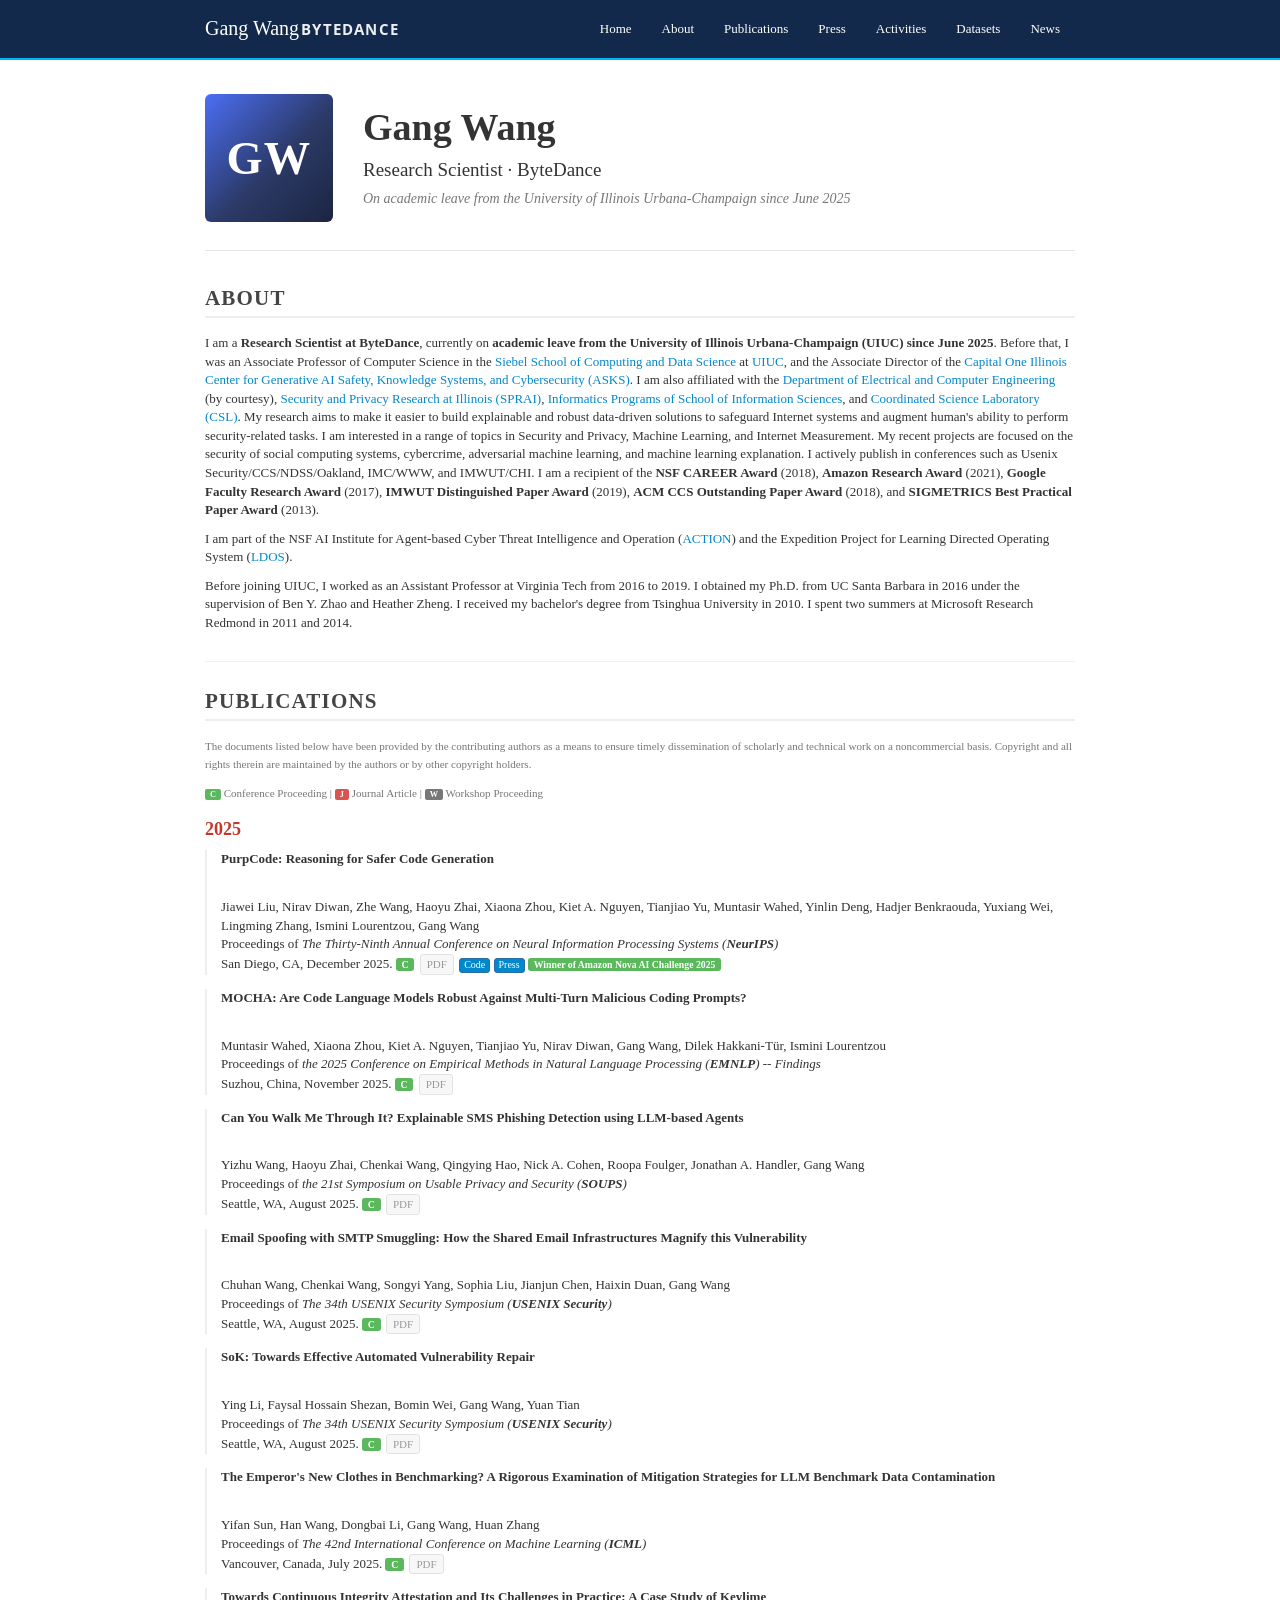
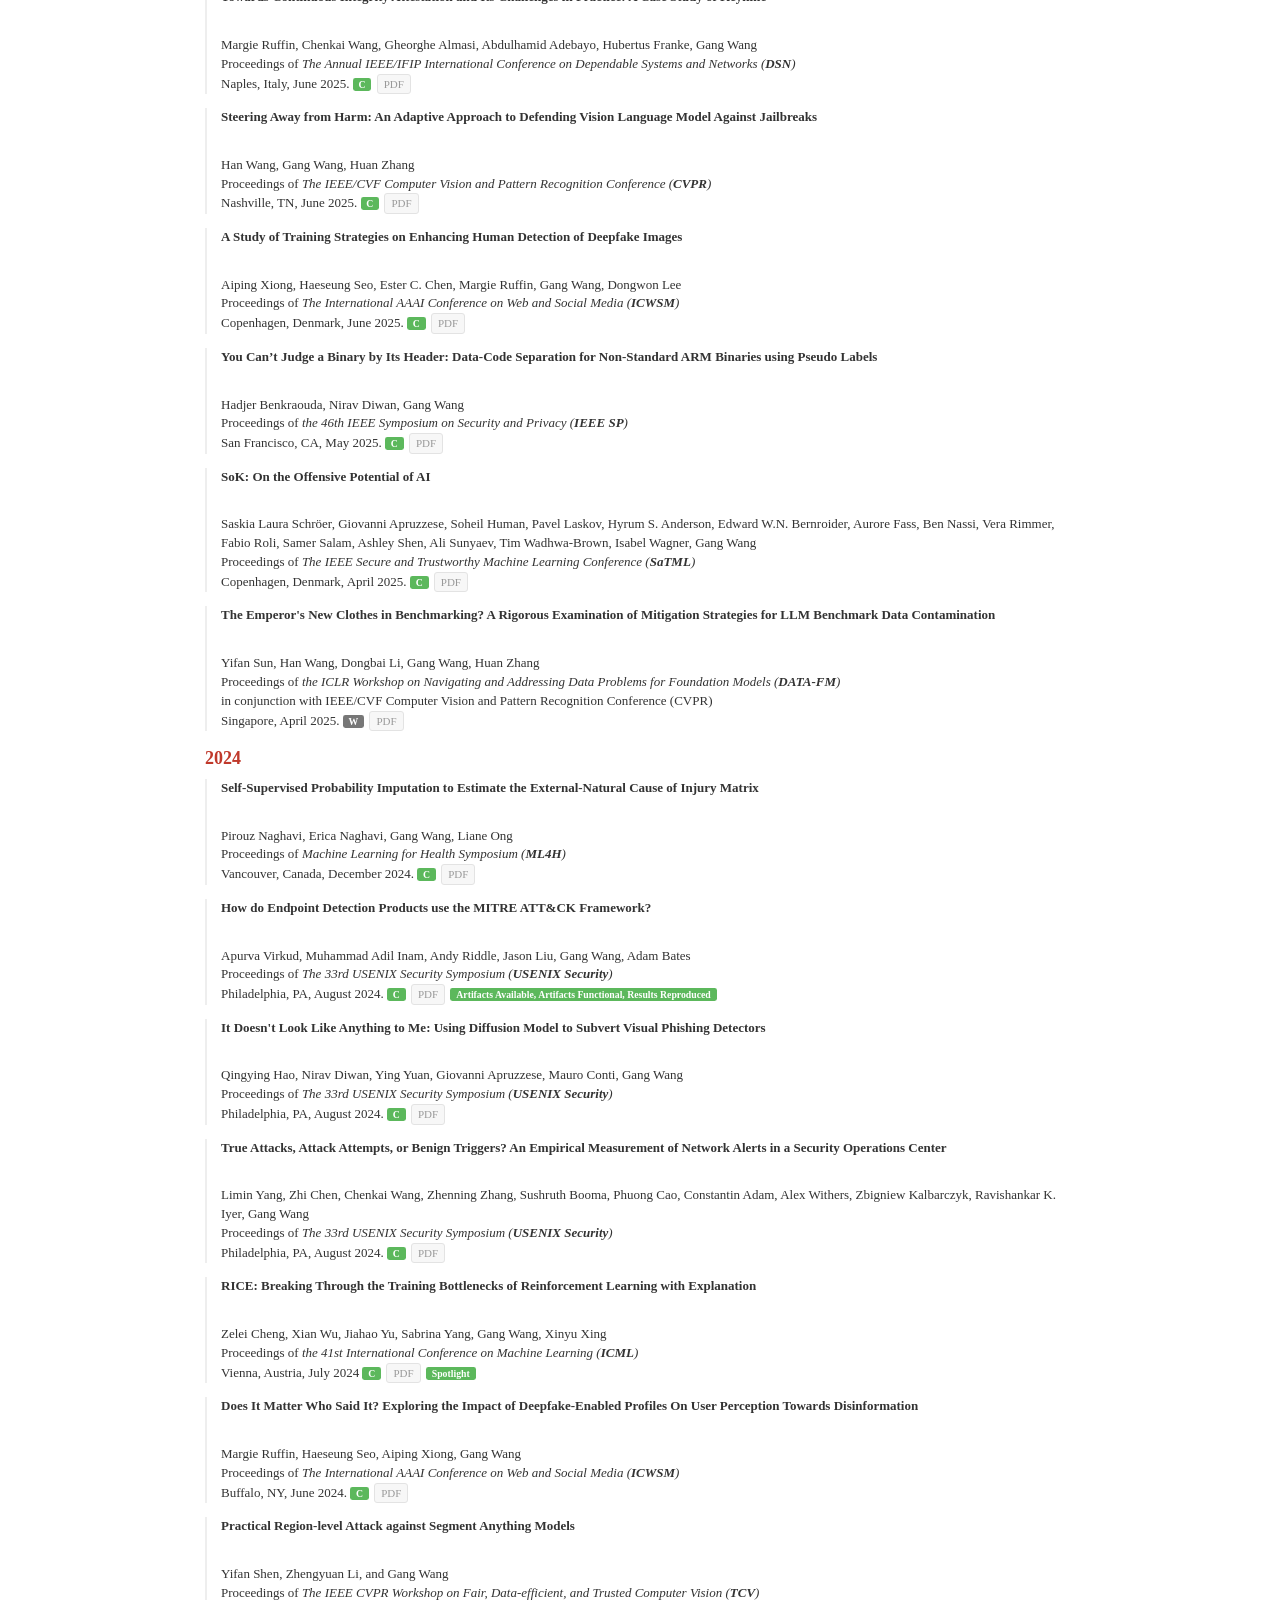
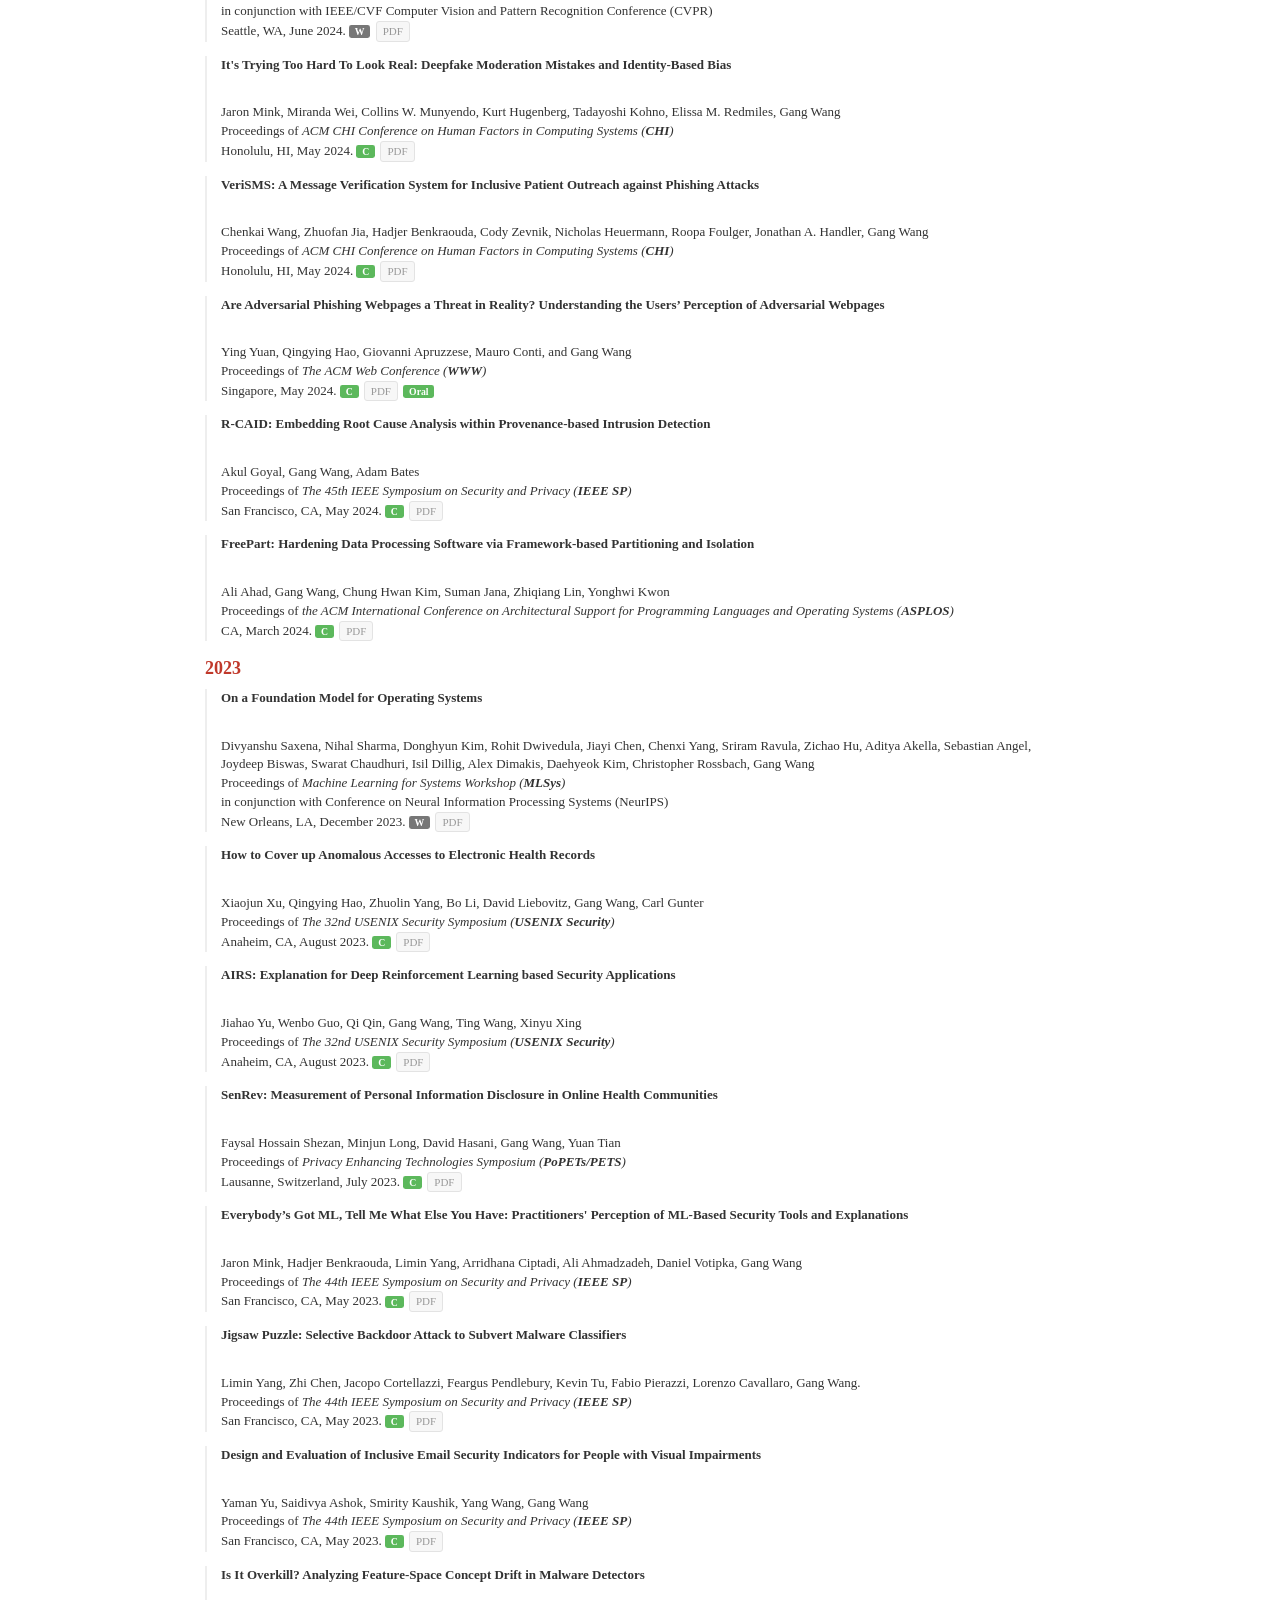
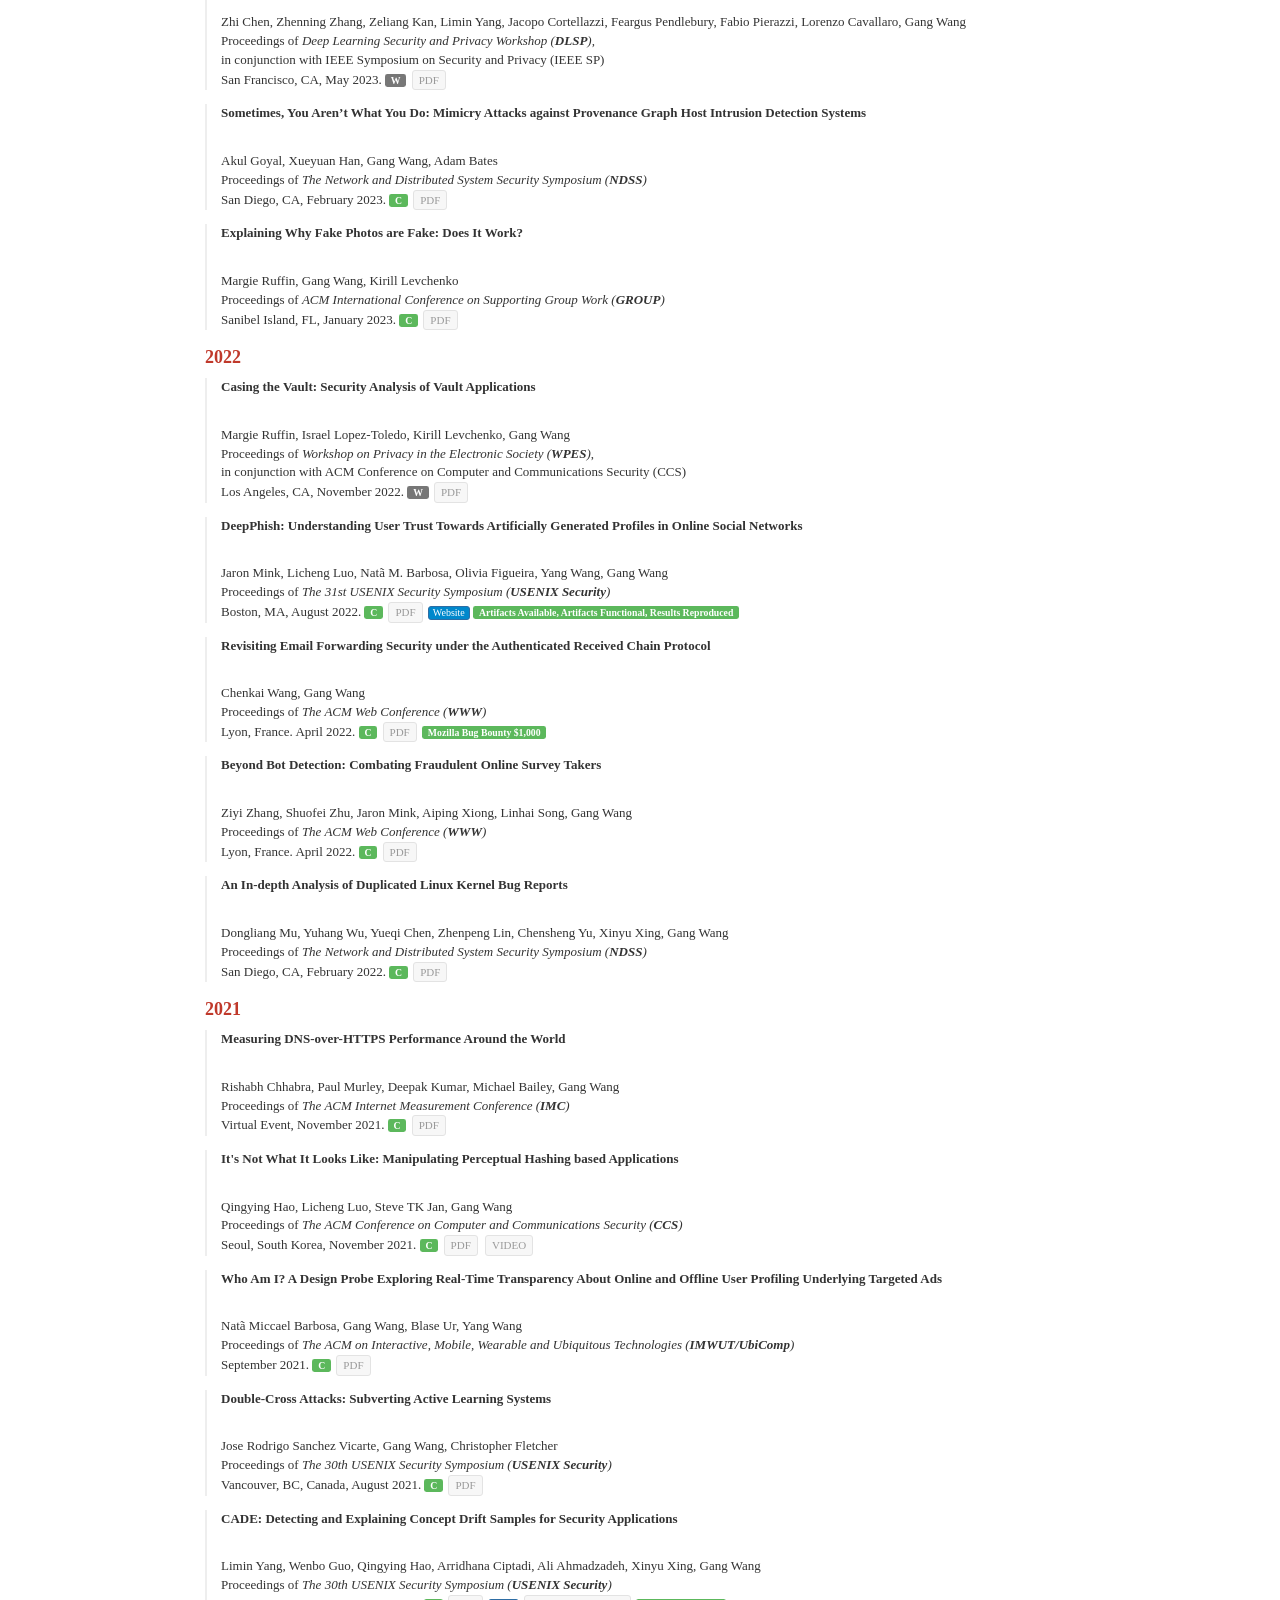
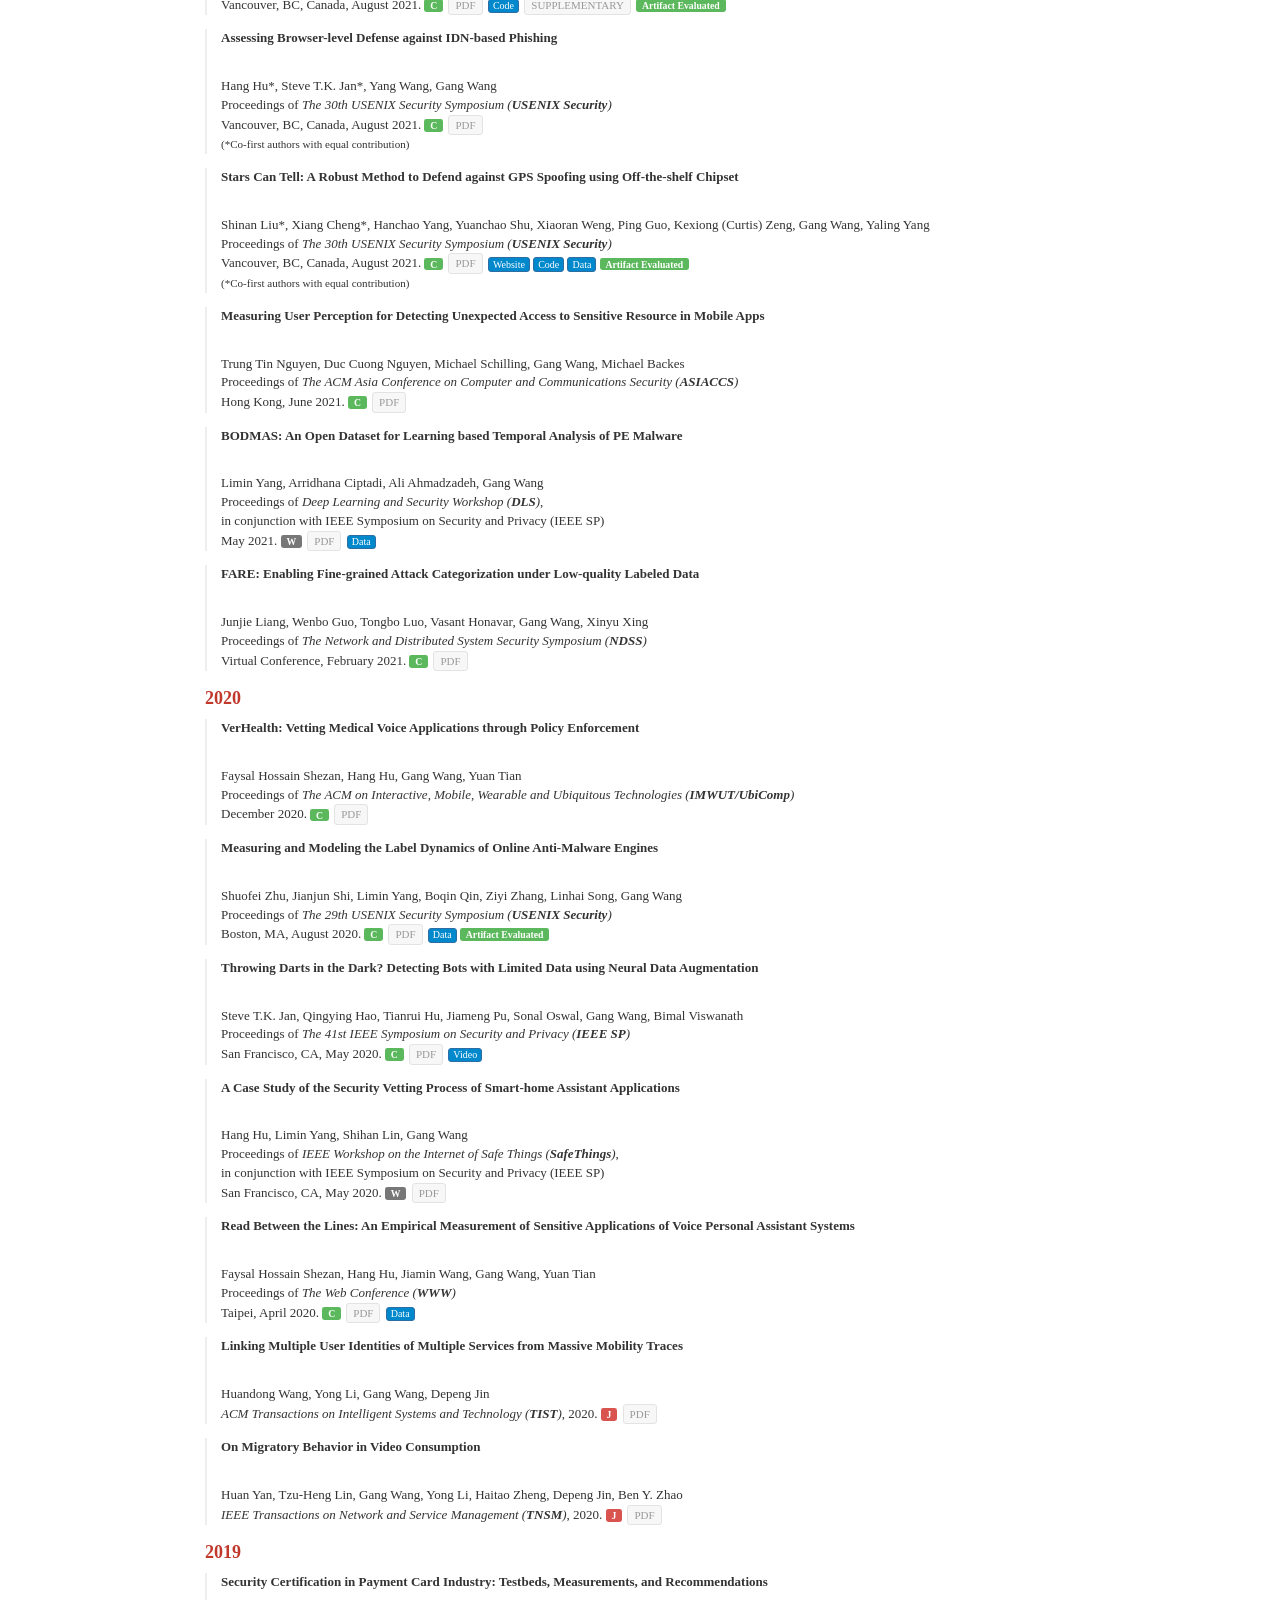
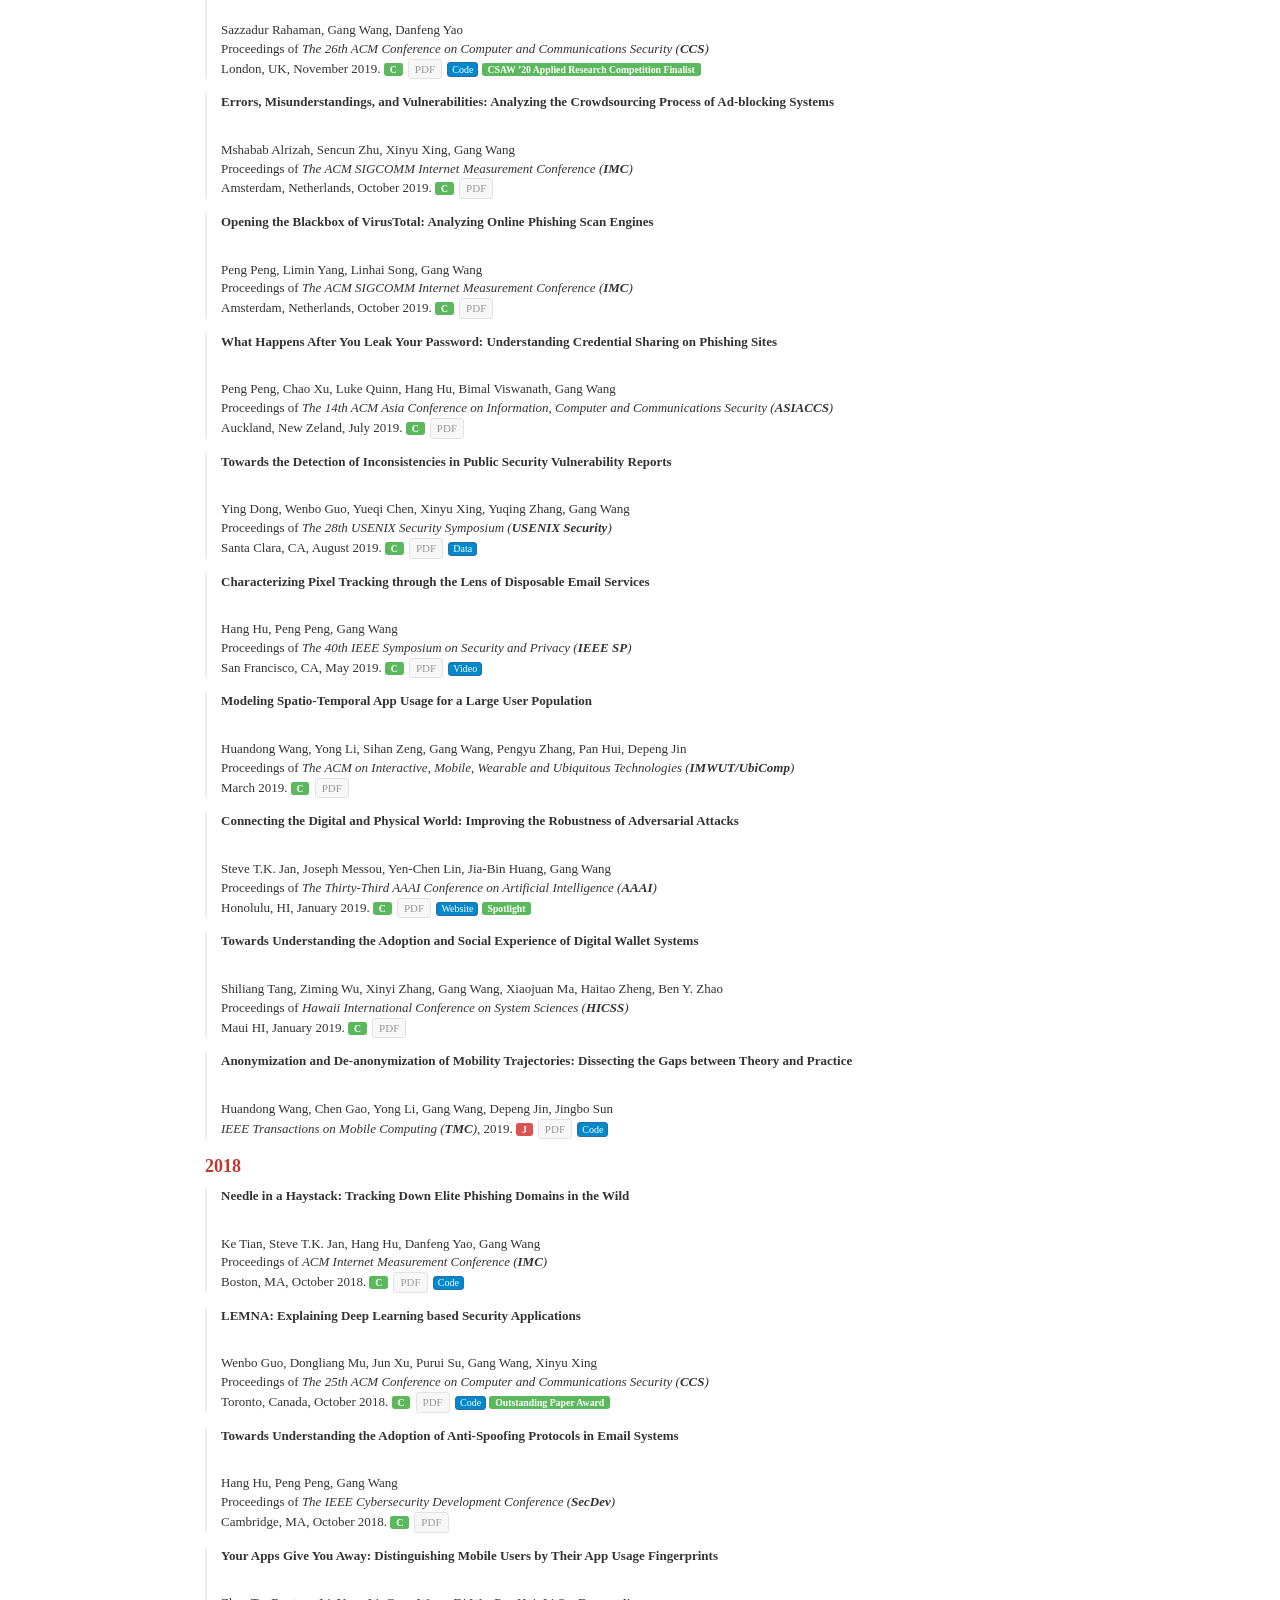
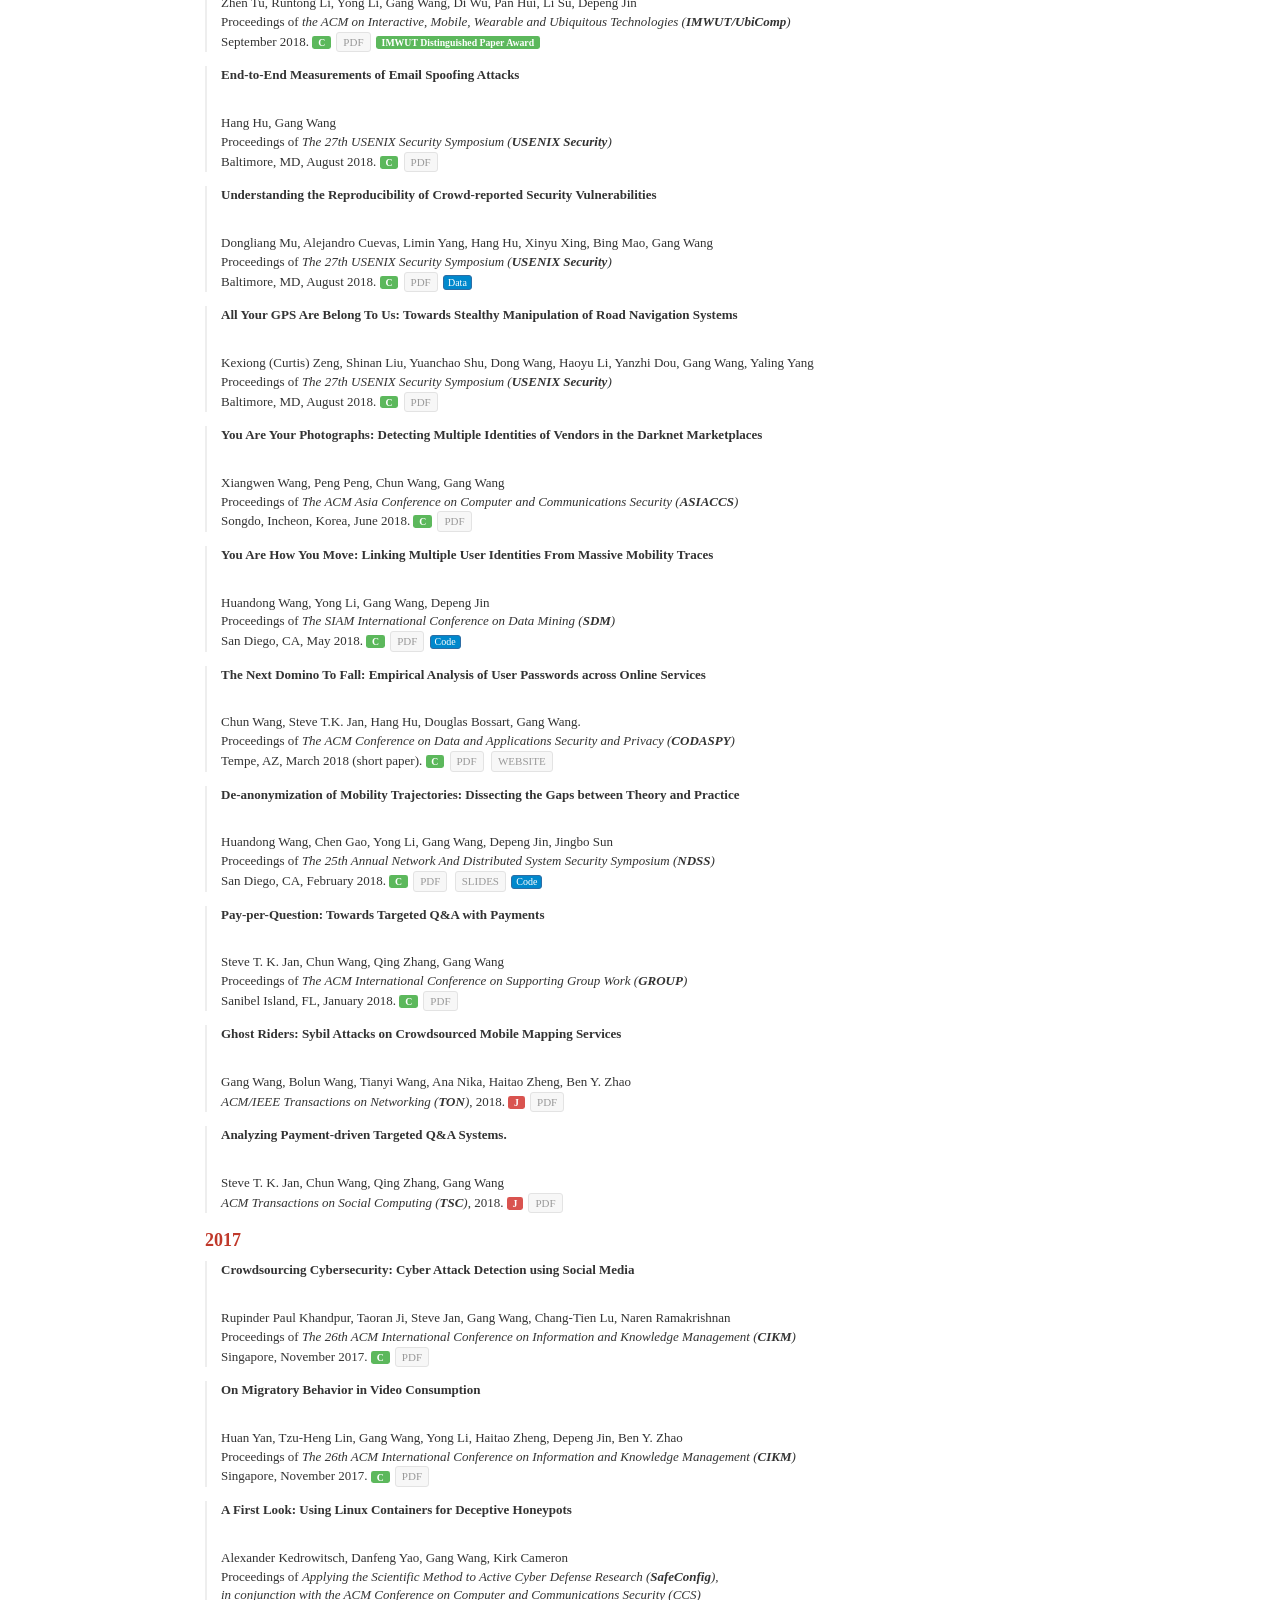
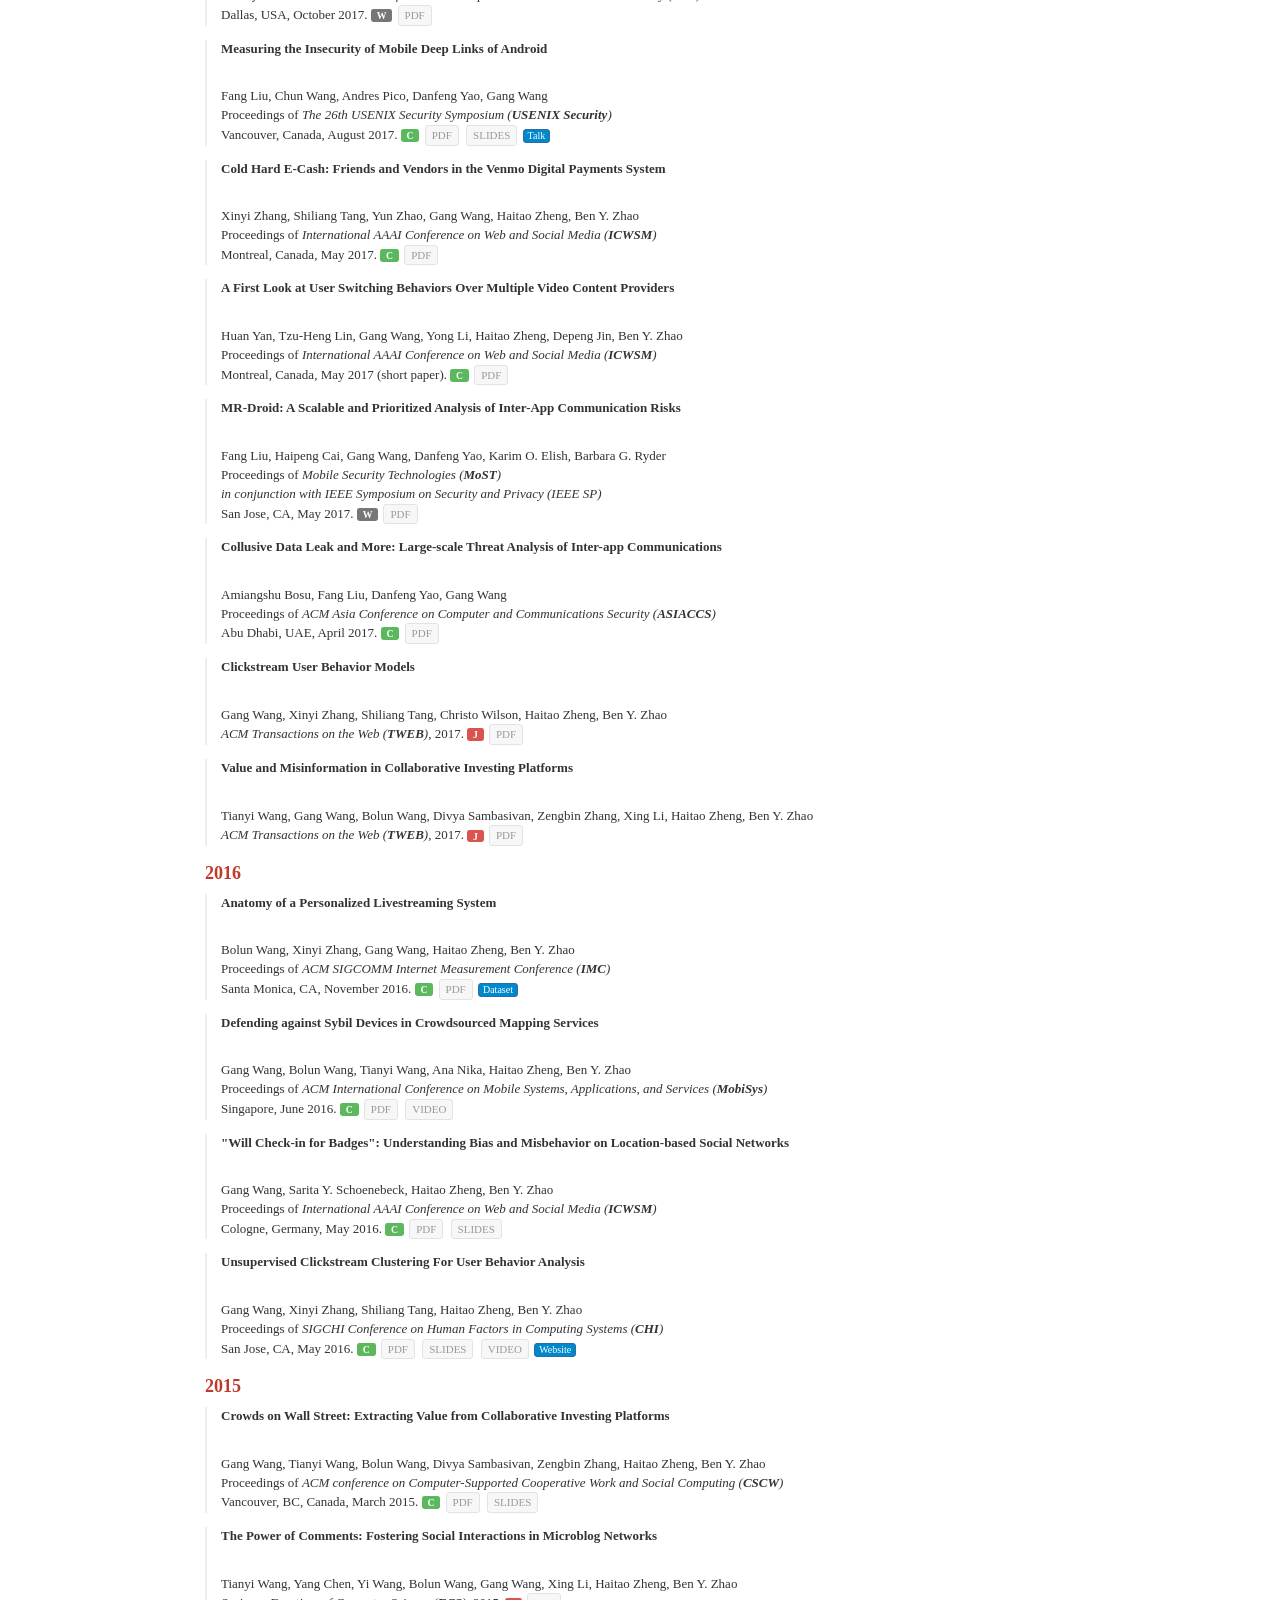
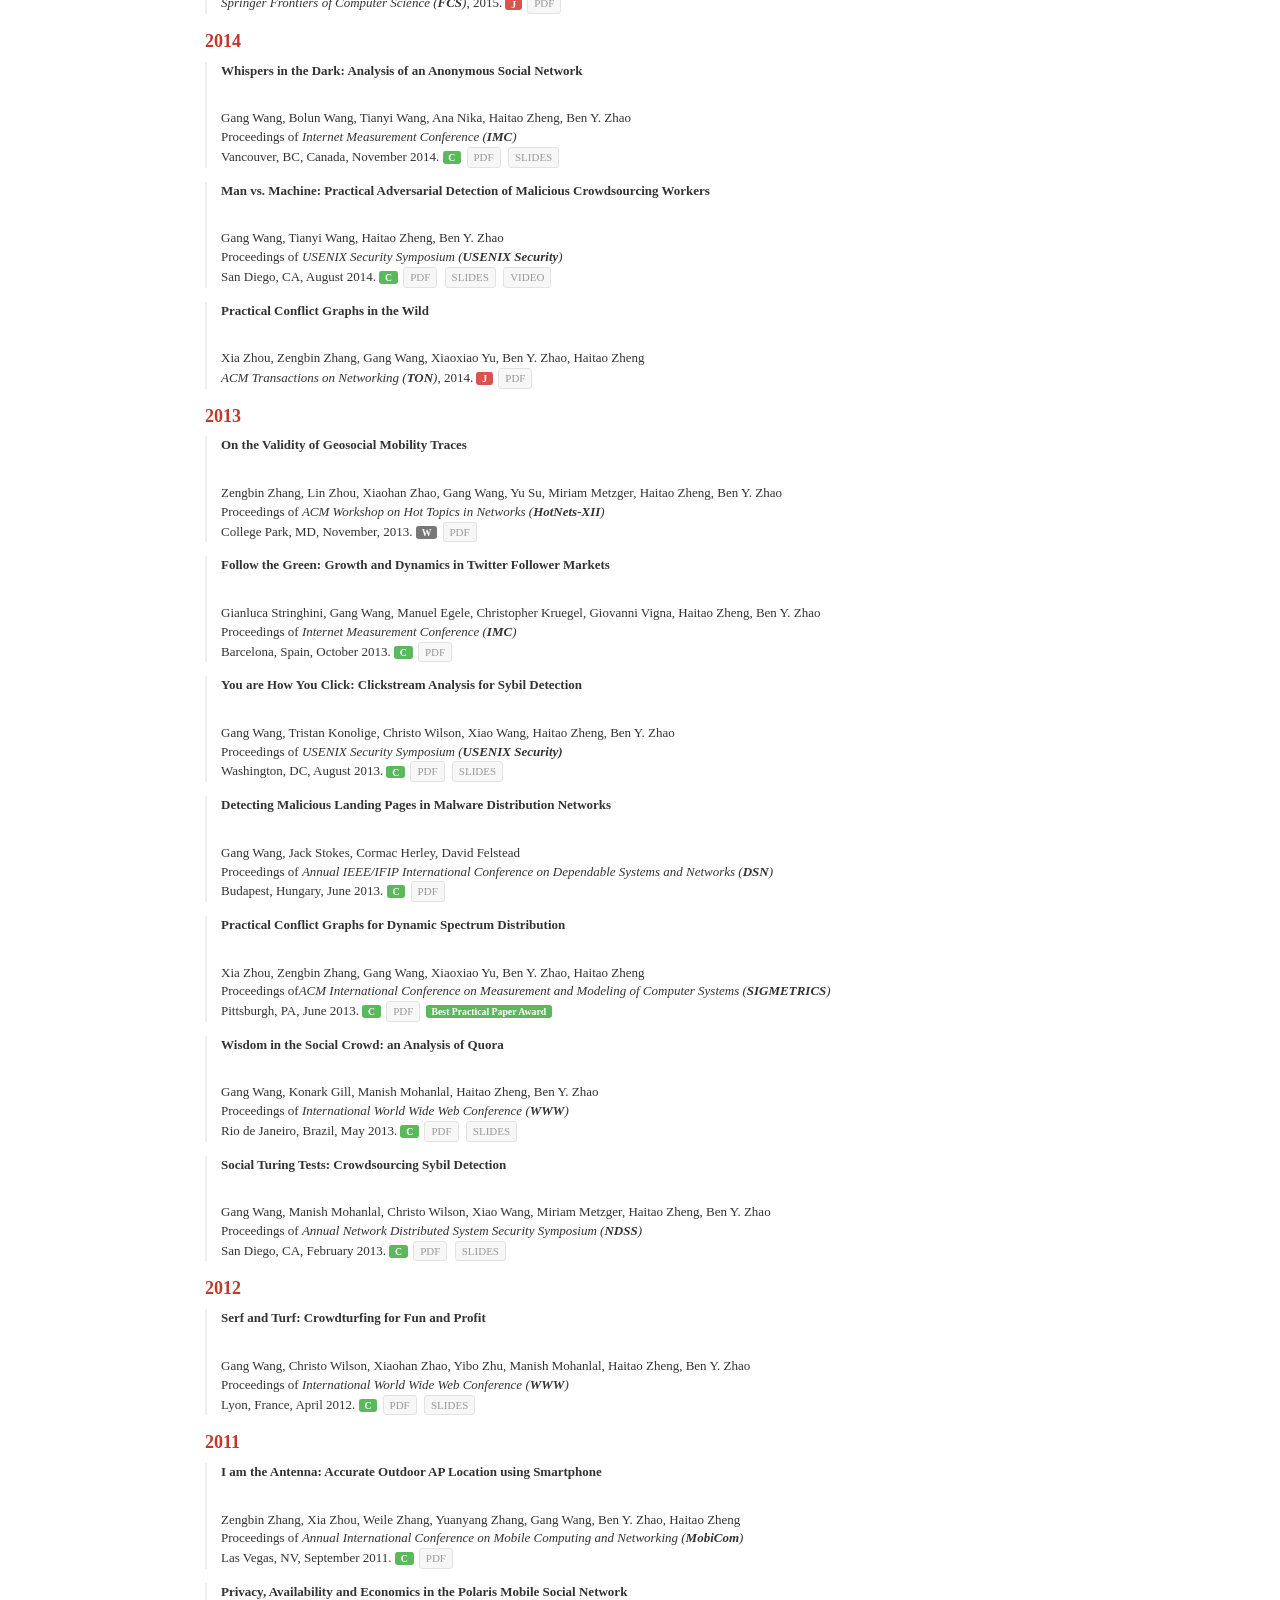
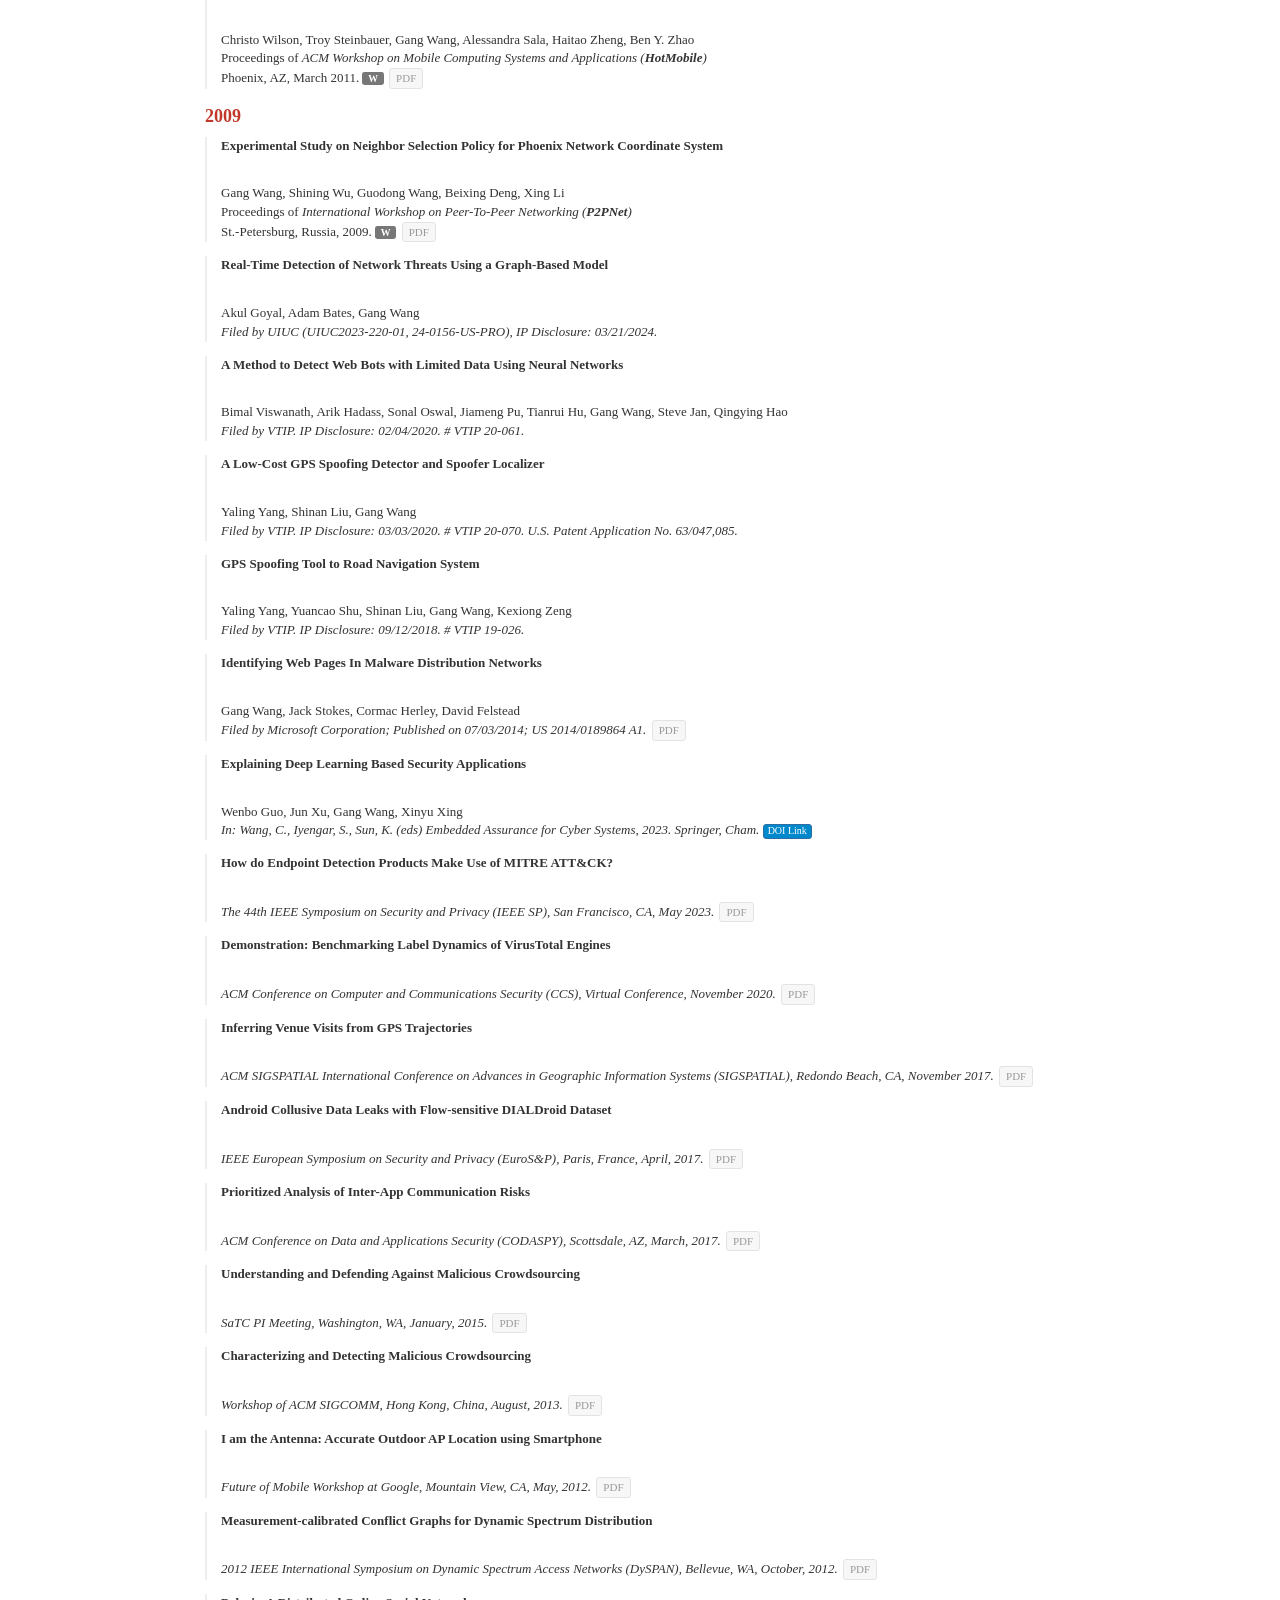
==== commit 09fd0c52: "Remove the students section Drops the section, its navigation entry and the students.html snapshot i" ====
--- a/index.html
+++ b/index.html
@@ -35,7 +35,6 @@
           <li><a href="#about">About</a></li>
           <li><a href="#publications">Publications</a></li>
           <li><a href="#press">Press</a></li>
-          <li><a href="#students">Students</a></li>
           <li><a href="#activities">Activities</a></li>
           <li><a href="#datasets">Datasets</a></li>
           <li><a href="#news-archive">News</a></li>
@@ -304,18 +303,6 @@
             <p>Interview with <a href="http://wvtf.org/post/internet-scams-hacks-and-malware-cat-mouse-game#stream/0">WVTF Radio NPR</a> on scam, fake content and more</p>
             <p><strong>Press coverage on our Waze/Sybil device project</strong><br> Fusion <A HREF="http://fusion.net/story/293157/waze-hack/">(1</a>, <A HREF="http://fusion.net/story/296771/waze-comes-up-with-a-fix-for-hack-that-let-researchers-track-users-movements/">2</a>), <A HREF="http://www.wtsp.com/news/local/hackers-can-stalk-you-via-waze-app/156935996">CBS News</a>, <A HREF="http://recode.net/2016/04/27/googles-waze-denies-hack-app/">Recode/CNBC</a>, <A HREF="http://www.telegraph.co.uk/technology/2016/04/27/flaw-in-google-maps-app-waze-lets-hackers-track-reporter-for-day/">The Telegraph</a>, <A HREF="http://www.timesofisrael.com/security-breach-in-israeli-made-waze-lets-hackers-stalk-users/">Times of Israel</a>, <A HREF="http://www.i24news.tv/en/news/technology/111241-160427-us-researchers-expose-waze-security-lapse-that-allows-hackers-to-track-users">i24 News</a>, <A HREF="http://techcrunch.com/2016/04/28/waze-downplays-exploit-that-let-researchers-track-users/">TechCrunch</a>, <A HREF="http://www.pcmag.com/news/344152/waze-blocks-bug-cracks-down-on-ghost-riders">PC Magazine</a>, and many <a href="#press">more</a>.</p>
             <p><strong>Press coverage on Crowdturfing</strong><br> <A HREF="http://www.technologyreview.com/news/528506/fake-followers-for-hire-and-how-to-spot-them/">MIT Tech Review</a>, <A HREF="http://www.bostonglobe.com/opinion/2012/01/08/dark-force-unleashed-online/Nz7ONOck4ycJaikZuOmm9O/story.html">Boston Globe</a>, <A HREF="http://tech.slashdot.org/story/11/12/13/0217222/million-dollar-crowdturfing-industry-dupes-social-networks">SlashDot</a>, <A HREF="http://www.technologyreview.com/computing/39304/">MIT Technology Review</a>, <A HREF="http://consumerist.com/2011/12/growing-number-of-cyber-shills-invade-online-reviews.html">Consumerist</a>, <A HREF="http://www.infoworld.com/t/identity-management/cyber-shill-business-booming-181610">InfoWorld</a></p>
-    </section>
-
-    <section id="students" class="page-section">
-      <h2>Students</h2>
-<h5><strong>PhD Students</strong></h5> <UL> <LI><a href="https://jeffz0930.github.io/">Haoyu (Jeffrey) Zhai</a>, UIUC (2024 – Present)</LI> <LI><a href="https://nirav0999.github.io/">Nirav Diwan</a>, UIUC (2024 – Present)</LI> <LI><a href="https://pnaghavi.github.io/">Pirouz Naghavi</a>, UIUC (2024 – Present)</LI> <LI><a href="https://nicholas.wang/">Nicholas Wang</a>, UIUC (2023 – Present)</LI> <LI><A HREF="https://avirkud.github.io/">Apurva Virkud</a>, UIUC (2022 – Present, co-advised with Adam Bates)</LI> <LI><A HREF="https://hbenkraouda.web.illinois.edu/">Hadjer Benkraouda</a>, UIUC (2021 – 2026) &#8594; Postdoc at Purdue</LI> <LI><A HREF="https://zhichen98.github.io/">Zhi Chen</a>, UIUC (2020 – 2026) &#8594; Postdoc at NTU Singapore</LI> <LI><A HREF="https://mruffin.github.io/">Margie Ruffin</a>, UIUC (2020 – 2025, co-advised with Kirill Levchenko) &#8594; Assistant Professor at Spelman College</LI> <LI><A HREF="https://qingyinghao.web.illinois.edu/">Qingying Hao</a>, UIUC (2018 – 2025) &#8594; Assistant Professor at ShanghaiTech</LI> <LI><A HREF="https://jaronm.ink/">Jaron Mink</a>, UIUC (2019 – 2024) &#8594; Assistant Professor at ASU</LI> <LI><A HREF="https://scholar.google.com/citations?hl=en&user=FCNYLcUAAAAJ">Limin Yang</a>, UIUC (2018 – 2023) &#8594; ByteDance &#8594; Microsoft </LI> <LI><A HREF="https://stevetkjan.github.io/">Steve T.K. Jan</a>, VT (2014 – 2020) &#8594; ByteDance &#8594; LinkedIn</LI> <LI><A HREF="https://scholar.google.com/citations?user=JzWWU2UAAAAJ&hl=en">Hang Hu</a>, VT (2016 – 2020) &#8594; Google &#8594; Meta</LI> </UL>
-<h5><strong>MS Students</strong></h5> <UL> <LI>Gaurish Lakhanpal, UIUC (2026 – Present)</LI> <LI>Ethan Ng, UIUC (2026 – Present)</LI> <LI>Shuo Wang, UIUC (2026 – Present)</LI> <LI><a href="https://jeffz0930.github.io/">Haoyu (Jeffrey) Zhai</a>, UIUC (2024 – 2026) &#8594; UIUC Ph.D.</LI> <LI><a href="https://www.linkedin.com/in/anusha-ghosh">Anusha Ghosh</a>, UIUC (2023 – 2025) &#8594; Nvidia</LI> <LI><a href="https://nirav0999.github.io/">Nirav Diwan</a>, UIUC (2022 – 2024) &#8594; UIUC Ph.D.</LI> <LI><a href="https://github.com/Zhang-Zhenning">Zhenning Zhang</a>, UIUC (2022 – 2024) &#8594; Microsoft</LI> <LI><a href="https://nicholas.wang/">Nicholas Wang</a>, UIUC (2021 – 2023) &#8594; UIUC Ph.D. </LI> <LI><a href="https://lectronic.dev/">Licheng Luo</a>, UIUC (2020 – 2022) &#8594; Jump Trading</LI> <LI><a href="https://www.linkedin.com/in/rishabh-chhabra">Rishabh Chhabra</a>, UIUC (2020 – 2021) &#8594; Amazon</LI> <LI><a href="https://hutr.info/">Tianrui Hu</a>, VT (2018 – 2020) &#8594; PhD at Northeastern</LI> <LI><A HREF="https://bournexu.github.io/">Chao Xu</a>, VT (2018 – 2020) &#8594; ByteDance </LI> <LI><a href="https://www.linkedin.com/in/jwang0815/">Jiamin Wang</a>, VT (2018 – 2020) &#8594; TSMC Technology</LI> <LI><A HREF="https://scholar.google.com/citations?user=dHPRinsAAAAJ&hl=en">Peng Peng</a>, VT (2017 – 2019) &#8594; Palo Alto Networks</LI> <LI><A HREF="https://scholar.google.com/citations?user=vSVZfscAAAAJ&hl=en">Xiangwen Wang</a>, VT (2017 – 2019) &#8594; Google </LI> <LI><A HREF="https://scholar.google.ae/citations?user=lxRszyIyJMgC&hl=en">Chun Wang</a>, VT (2016 – 2018) &#8594; IBM</LI> </UL>
-<h5><strong>Undergraduate Students</strong></h5> <UL> <LI>Yizhu Wang, Tsinghua (2024 – Present)</LI> <LI>Sophia Liu, UIUC (2024 – 2026) &#8594; Databricks</LI> <LI>Jennifer Xia, UIUC (2025 - 2026) &#8594; Undergrad at UIUC</LI> <LI>Simone Schwaighart, UIUC (2024 – 2025) &#8594; Undergrad at UIUC</LI> <LI> Khushi Patel, UIUC (2024 – 2026) &#8594; Undergrad at UIUC</LI> <LI> Samika Karumuri, UIUC (2024 – 2026) &#8594; Undergrad at UIUC</LI> <LI>Shuo Wang, UIUC (2023 – 2025) &#8594; MS at UIUC</LI> <LI>Mutma Adebayo, UIUC (2022 – 2024) &#8594; MS at UIUC</LI> <LI>Jeffrey Zhai, UIUC (2023 – 2024) &#8594; MS at UIUC</LI> <LI>Sushruth Booma, UIUC (2022 – 2024) &#8594; MS at UT Austin</LI> <LI>Ezra Goodwin, UIUC (2023 – 2024) &#8594; Undergrad at UIUC</LI> <LI>Zhuofan Jia, UIUC (2022 – 2023) &#8594; Ph.D. at Duke</LI> <LI>Kevin Tu, UIUC (2021 – 2022) &#8594; Underg. at UIUC</LI> <LI>JT Kirages, UIUC (2021 – 2022) &#8594; MCS at UIUC</LI> <LI>Saidivya Ashok, UIUC (2020 – Present) &#8594; MS at CMU</LI> <LI>Zhengdai Hu, UIUC (2020 – 2021) &#8594; Google </LI> <LI>Nicholas Wang, UIUC (2020 – Present) &#8594; MS at UIUC </LI> <LI>Olivia Figueira, Santa Clara University, undergraduate intern (2020 – 2021) &#8594; PhD at UC Irvine </LI> <LI>Shihan Lin, Fudan, undergraduate intern (2018 - 2019) &#8594; PhD at Duke</LI> <LI>Shinan Liu, UESTC, undergraduate intern (2017 - 2019) &#8594; PhD at UChicago </LI> <LI>Luke Quinn, VT (2018 – 2019) &#8594; MITRE</LI> <LI>Douglas Bossart, VT (2017 – 2019) &#8594; U.S. Army ERDC</LI> </UL>
-<h5><strong>Visiting Scholar</strong></h5> <UL> <LI>Chuhan Wang (2024), PhD at Tsinghua University &#8594; Assistant Professor at Southeast University</LI> <LI>Ying Yuan (2023), PhD at University of Padova &#8594; Postdoc at Örebro University</LI> </UL> <div class="page-header"> <h4>Prospective Students: FAQ</h4> </div> <h1></h1>
-<h5><strong>Q: Why UIUC PhD Program?</strong> </h5> <p>UIUC has one of the top computer science programs around the world. You can find more information about the <a href="https://cs.illinois.edu/about-us">CS department</a>. <a href="http://csrankings.org/">CS Rankings</a> is another useful website to search for active faculty members in different research areas in computer science.</p>
-<h5><strong>Q: What are you looking for in prospective students? </strong> </h5> <p>I am always looking for students to join my research group. As a PhD student, self-motivation is important --- you are expected to lead one or more projects (e.g., after 1-2 years) and proactively drive the research agenda. I also like students who are energetic and curious, which are critical qualities to identify important research problems and find new solutions. Regarding technical skills, I expect students to be competent programmers. In addition, my research area involves extensive data analytics. I expect students to have basic knowledge of statistcs. </p>
-<h5><strong>Q: What should I do if I want to work with you? </strong> </h5> <p>The best thing to do is to read several of our <a href="#publications">recent papers</a>, and email your CV to introduce yourself. Please understand that we receive a lot of emails from prospective students, and we may not be able to respond to inquiries that do not exhibit a clear match.</p> <p>My primary research area is security and privacy in networks and systems. I am also interested in data mining and machine learning. If you are not interested in any of those areas, then I am not the right advisor for you. If you haven't been admitted to UIUC, I suggest you going through the application process first. You can mark my name in your application so that I can easily find your case. </p> <p><b>Important Note:</b> for international students, please pay attention to the TOEFL test requirement <a href="https://cs.illinois.edu/admissions/graduate/applications-process-requirements/additional-required-application-materials">here</a> (see the "Financial Aid" section). </p>
-<h5><strong>Q: I am a Masters/Undergraduate student at UIUC, can I join your research projects? </strong> </h5> <p>Absolutely! I enjoy working with masters/Undergraduate students who are interested in doing research. If you are already enrolled in UIUC, you can email your CV and tell me about your interests. Another way is to take my class. Students who excel in class and actively participate have the best chance to join my lab to work on real research projects. </p> <div class="page-header"> <h4>Advice for My Students</h4> </div> <UL> <LI><span class="offlink">Managing Your Advisor</span> and <a href="https://greatresearch.org/">How to do great research</a></LI> <LI><a href="http://www.usenix.org/events/samples/submit/advice.html">How (and How Not) to Write a Good Systems Paper</a></LI> <LI><a href="http://matt-welsh.blogspot.com/2016/04/why-i-gave-your-paper-strong-reject.html?m=1">How to Write Bad Papers</a><a></LI> <LI></a><a href="https://www.cs.ucsb.edu/~ravenben/cargocult.html">Cargo Cult Science</a> by Richard Feynman</LI> <LI><a href="http://www.cs.ucsb.edu/~ravenben/ucsb/courage-IS.pdf">Technology and Courage</a>, by Ivan Sutherland</LI> <LI><a href="http://www.cs.indiana.edu/how.2b/how.2b.html">How to be a good graduate student</a></LI> <LI>Rugaber on <A HREF="http://www.cc.gatech.edu/fac/Spencer.Rugaber/txt/teaching.htm">teaching</a>, <A HREF="http://www.cc.gatech.edu/fac/Spencer.Rugaber/txt/thesis.html">dissertations</a>, and <A HREF="http://www.cc.gatech.edu/fac/Spencer.Rugaber/txt/research_paper.txt">reading papers</a></LI> <LI>Useful <A HREF="http://stearnslab.yale.edu/some-modest-advice-graduate-students">advice</a> for PhD students</LI> <LI>Donald Knuth's <A HREF="http://www.cs.ucsb.edu/~ravenben/bits/knuth.pdf">All Questions Answered</a></LI> <LI> <a href="http://www.cs.berkeley.edu/~pattrsn/talks/nontech.html ">Non-Technical Talks</a> by David Patterson</LI> <LI> <a href="http://www.ccs.neu.edu/home/cbw/gnuplot.html">Gnuplot Tips</a> by Christo Wilson</LI> <LI> <span class="offlink">Latex Tips</span> by Jia-Bin Huang</LI> <LI><span class="offlink">How to Write a Good HCI Paper</span></LI> </UL>     <div class="page-header"> </div> <footer> <div class="row"> <div class="col-lg-12"> <p class="text-muted">Copyright © <em>Gang Wang 2020</em> · css design: Thomas Park</p> </div> </div> </footer>  <script src="css/jquery-1.10.2.min.js"></script> <script src="css/bootstrap.min.js"></script>
     </section>
 
     <section id="activities" class="page-section">
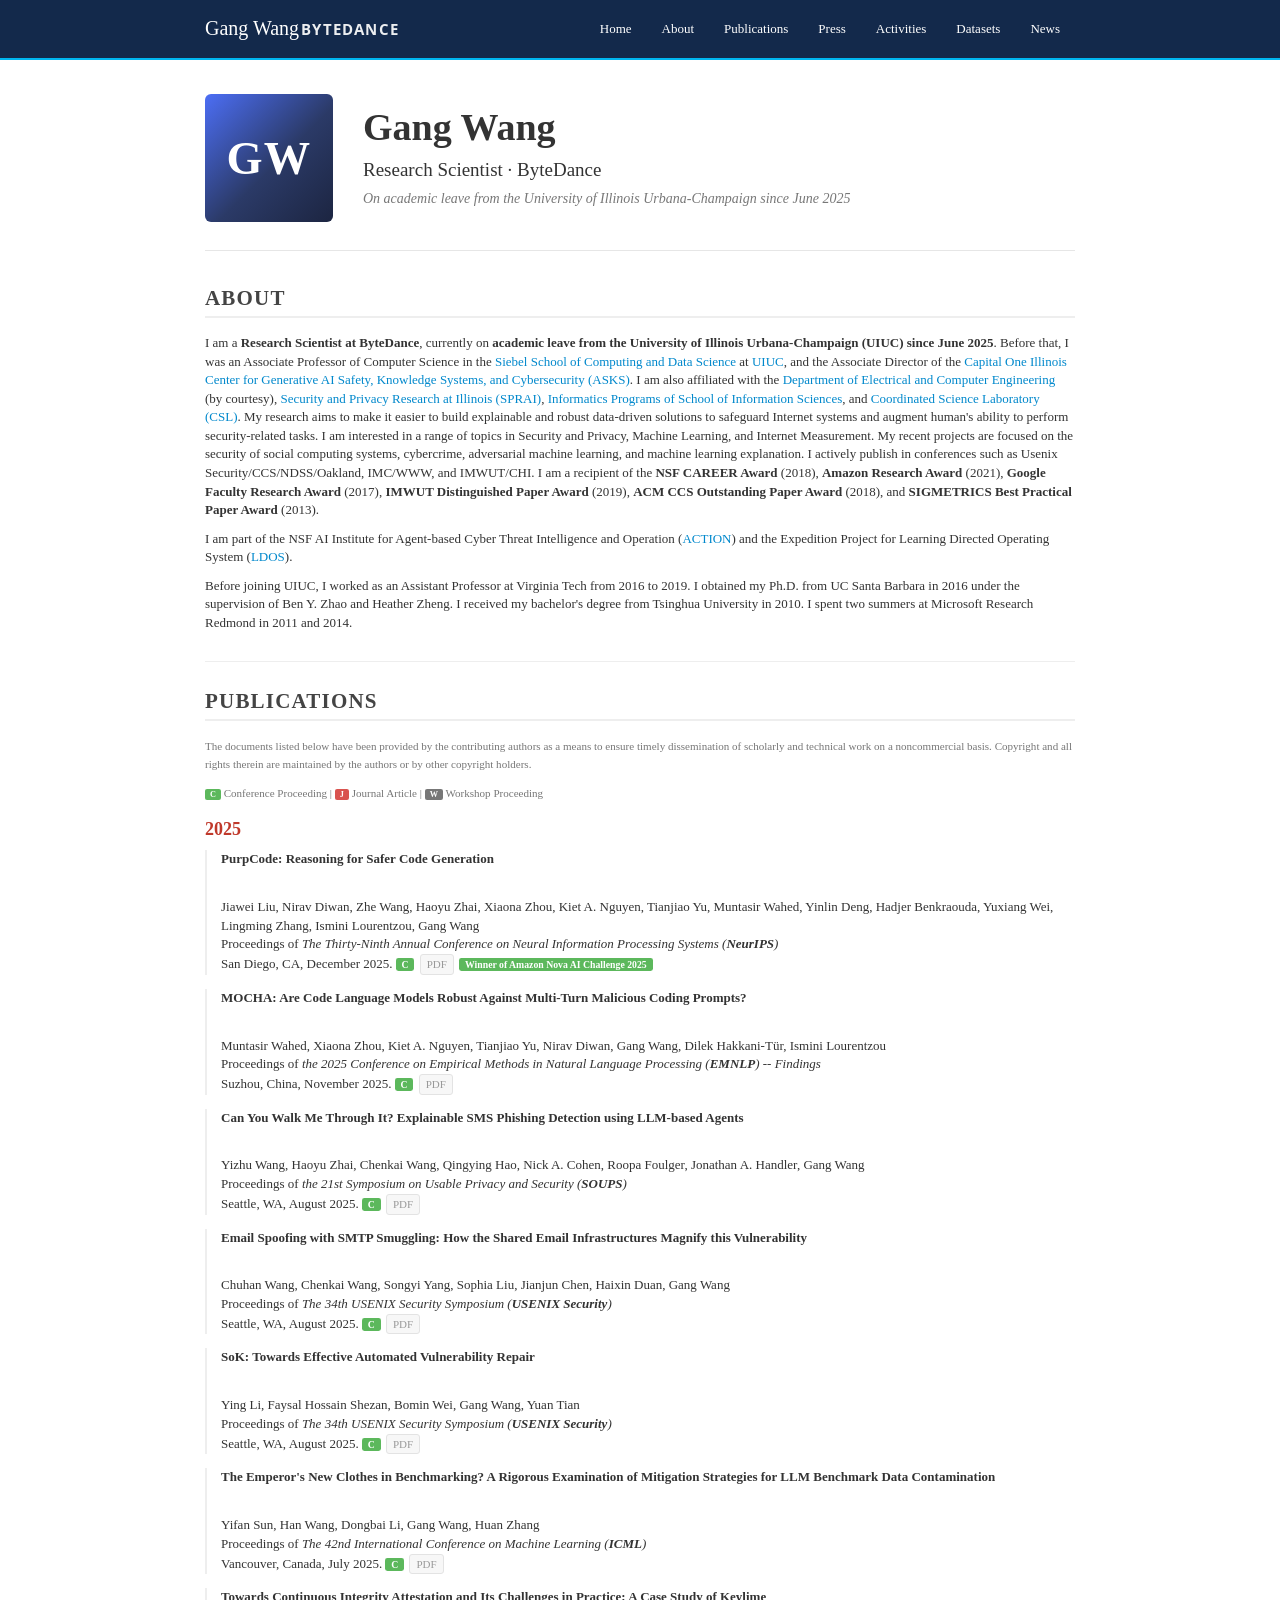
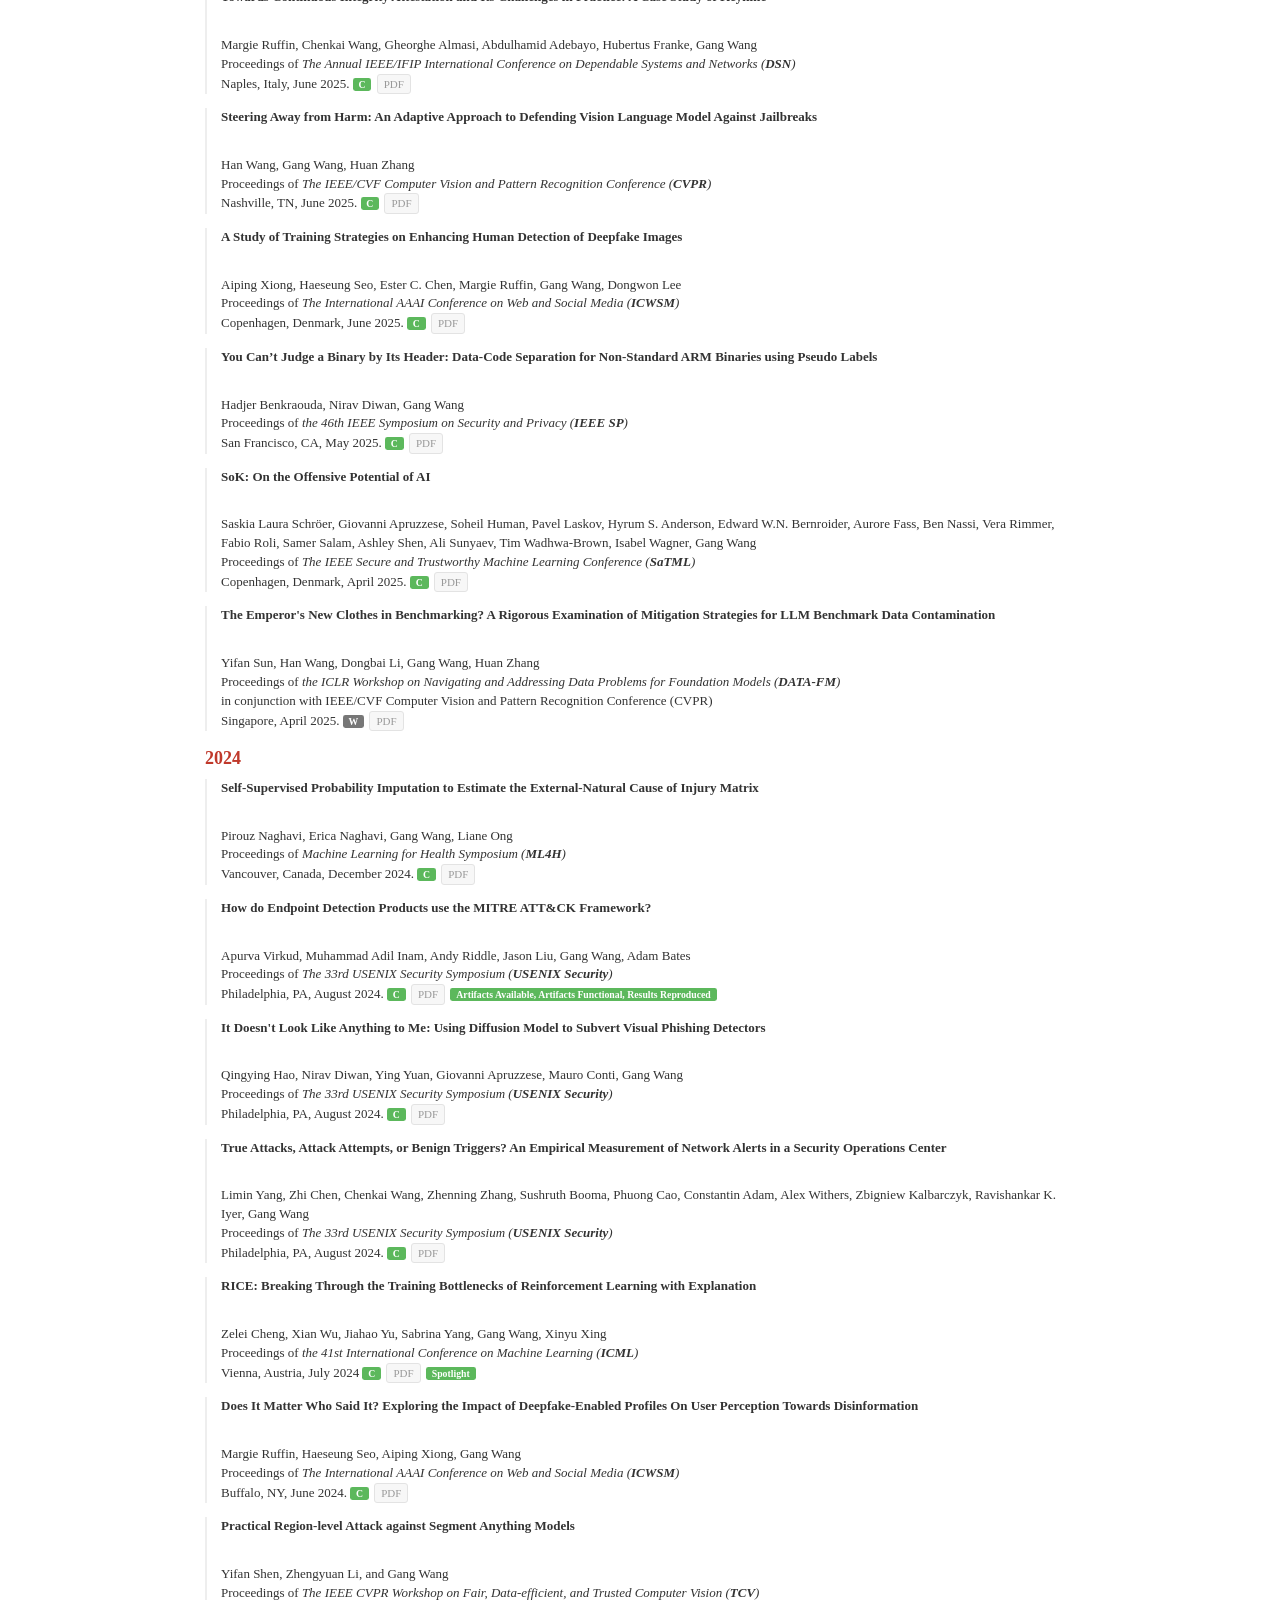
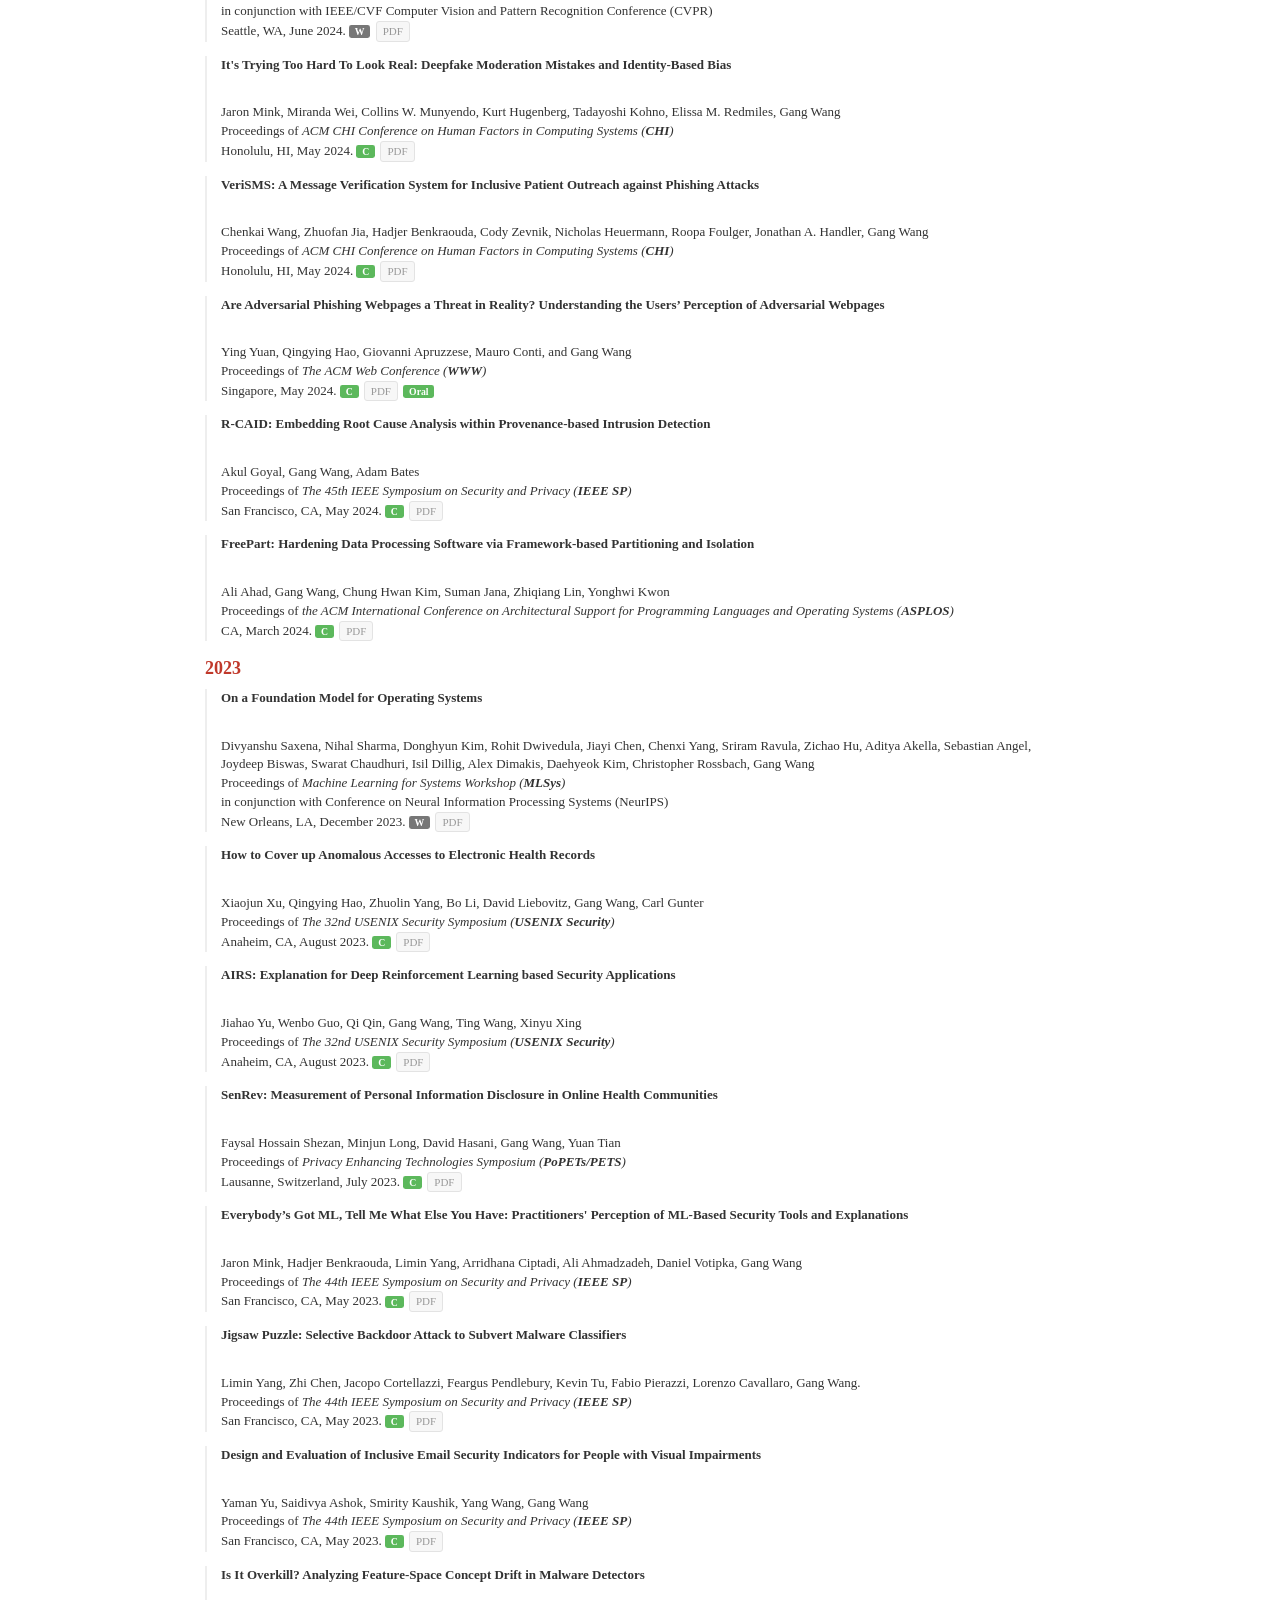
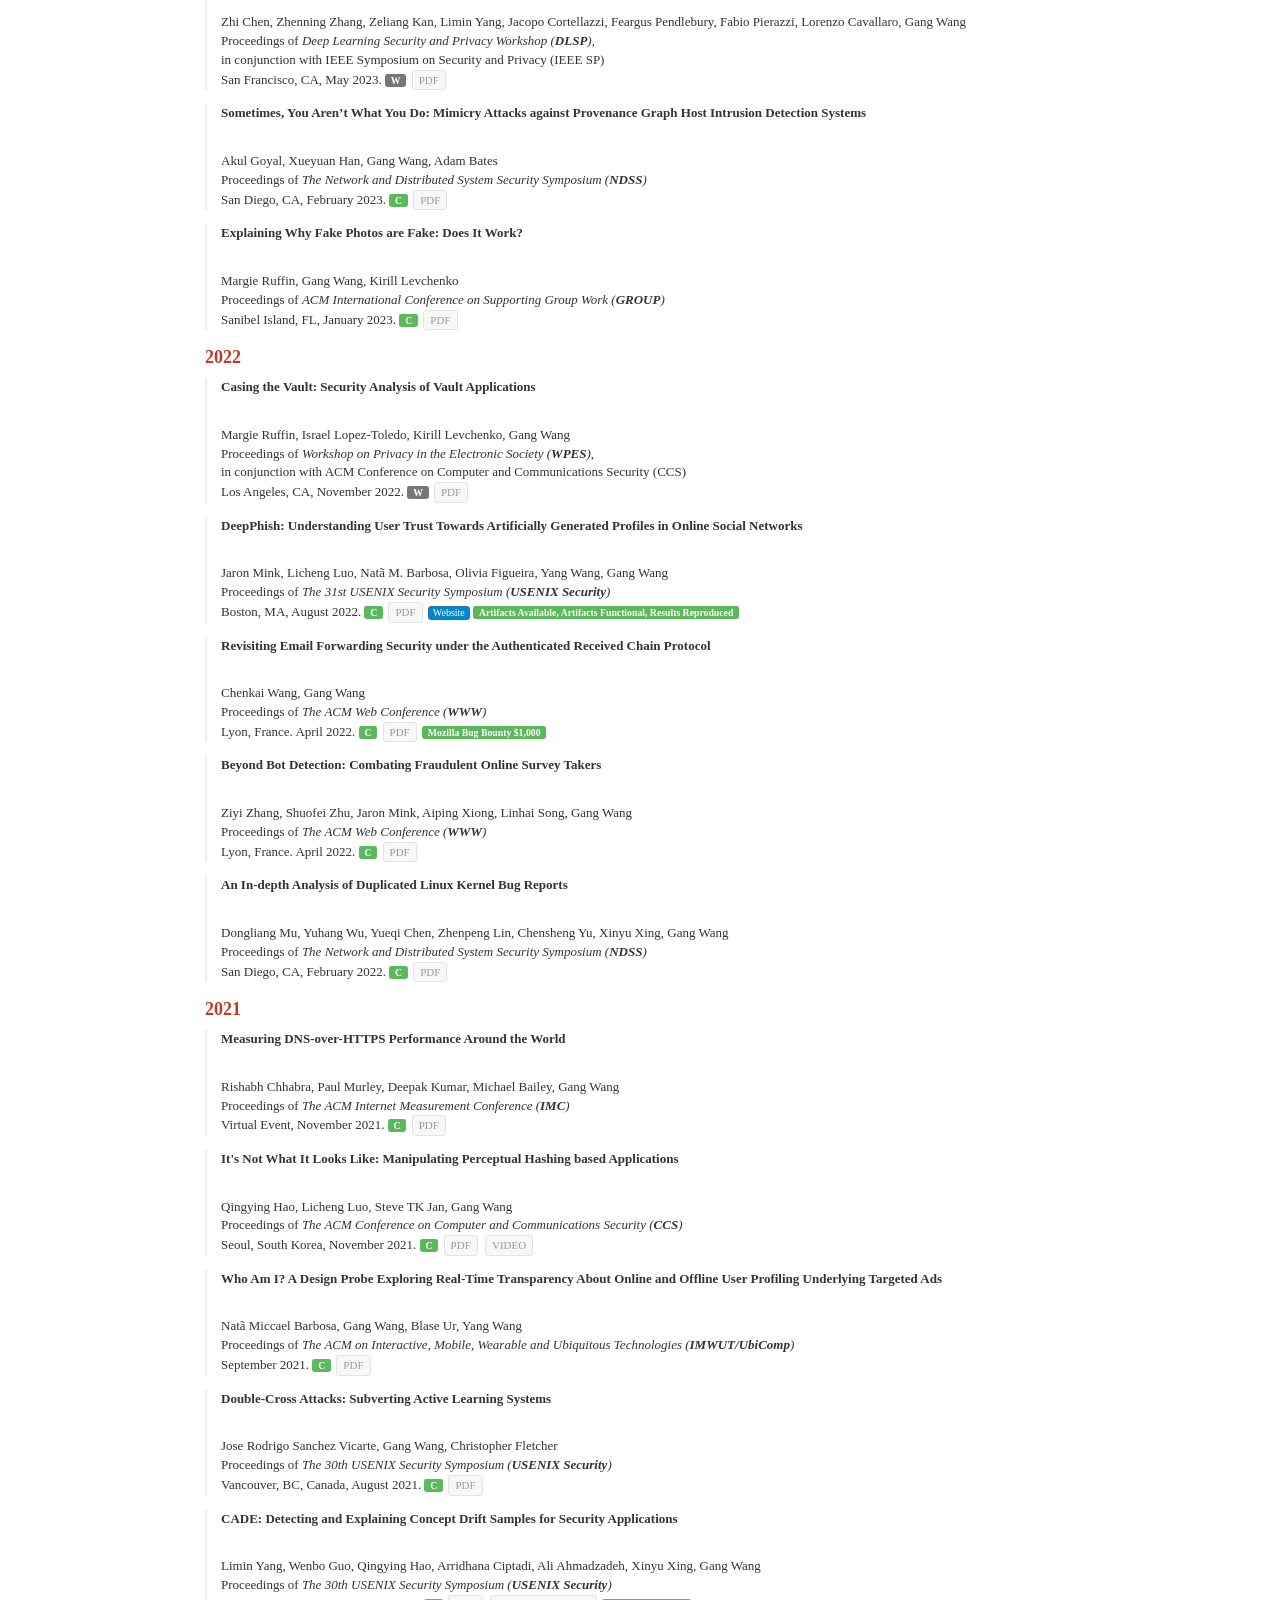
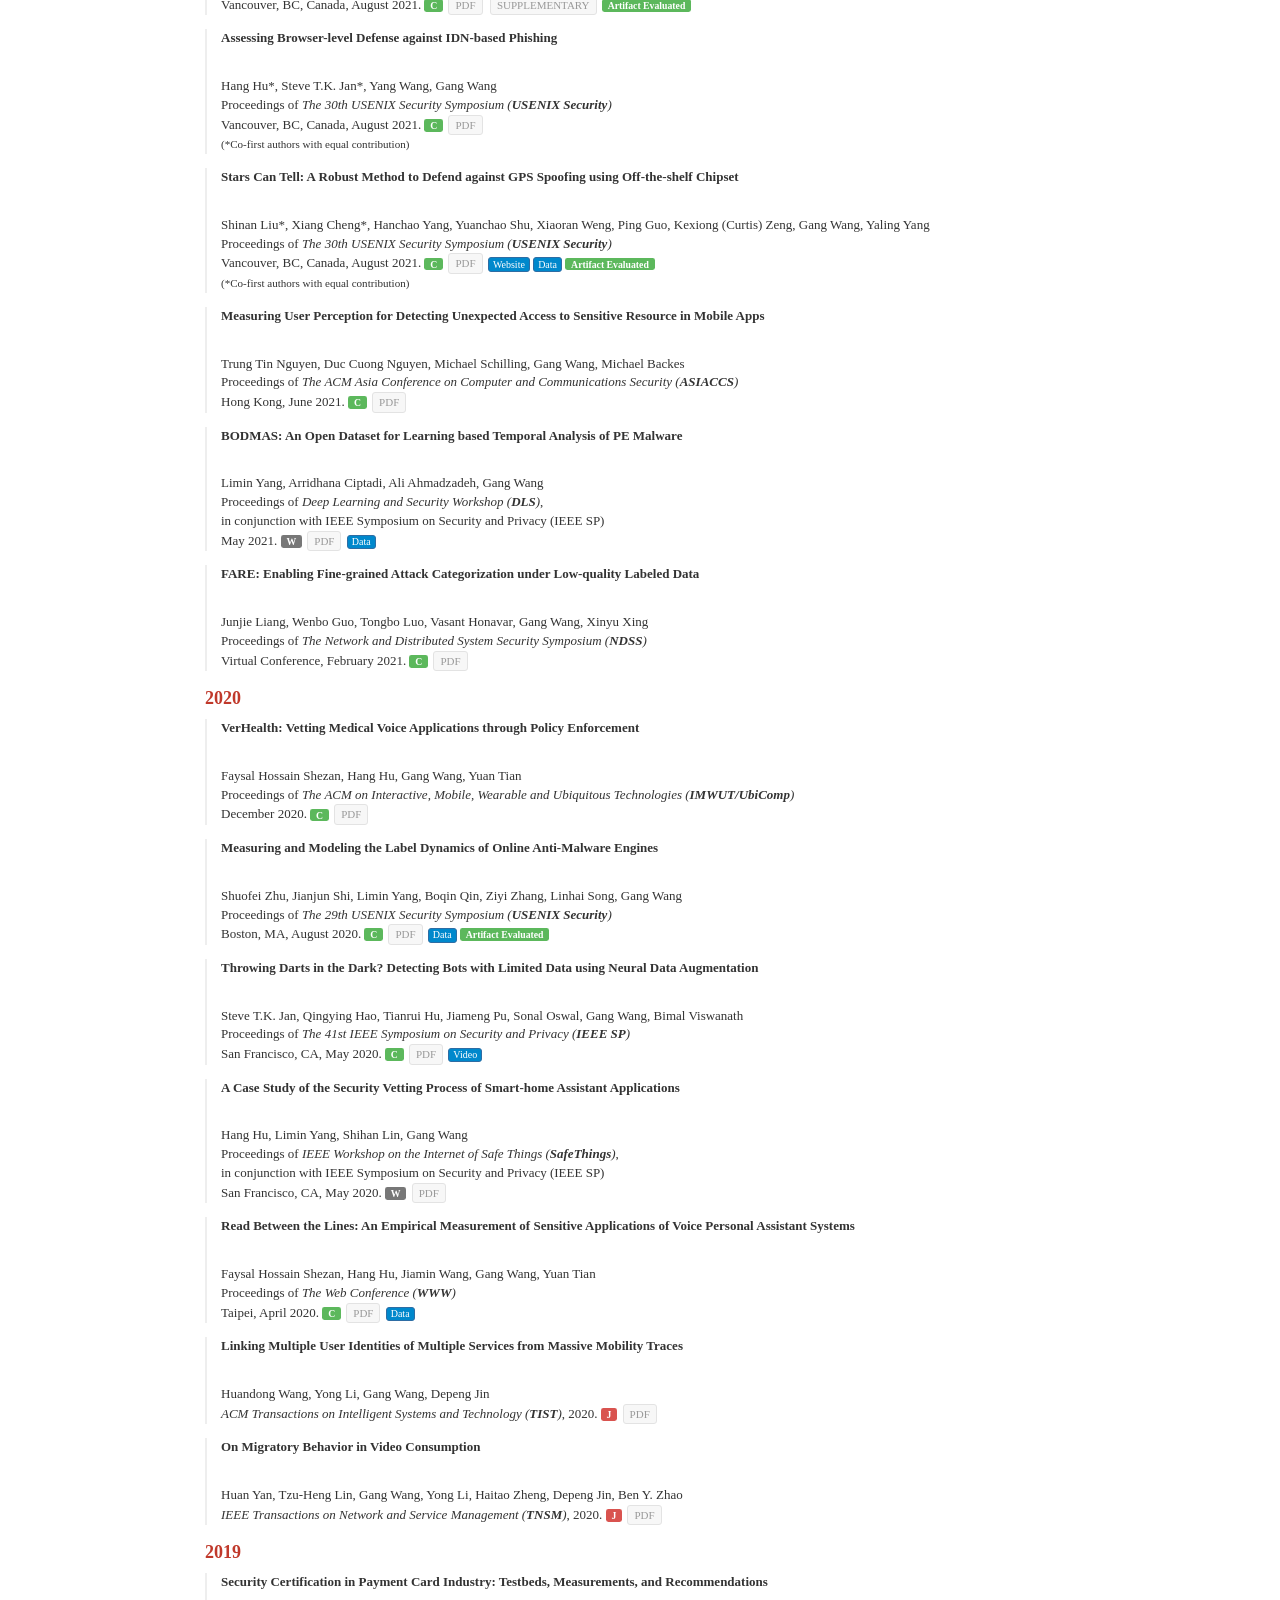
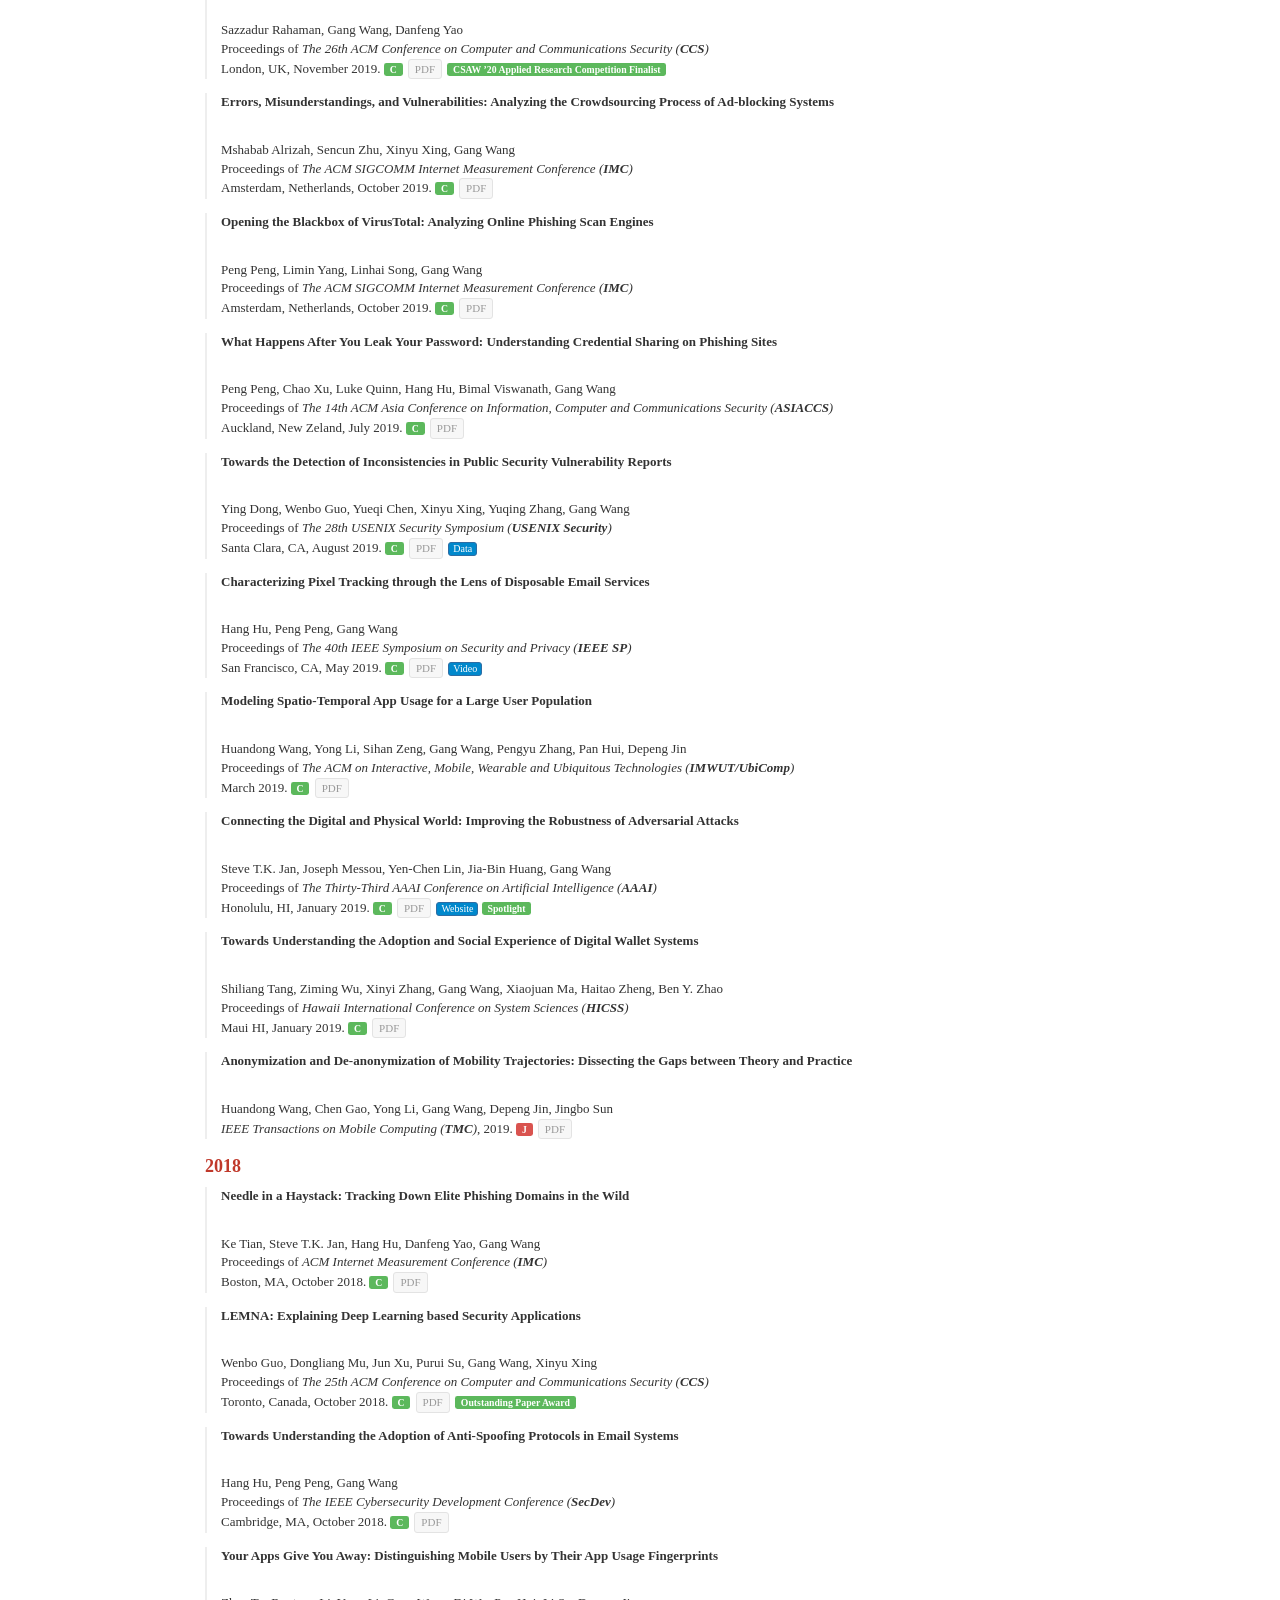
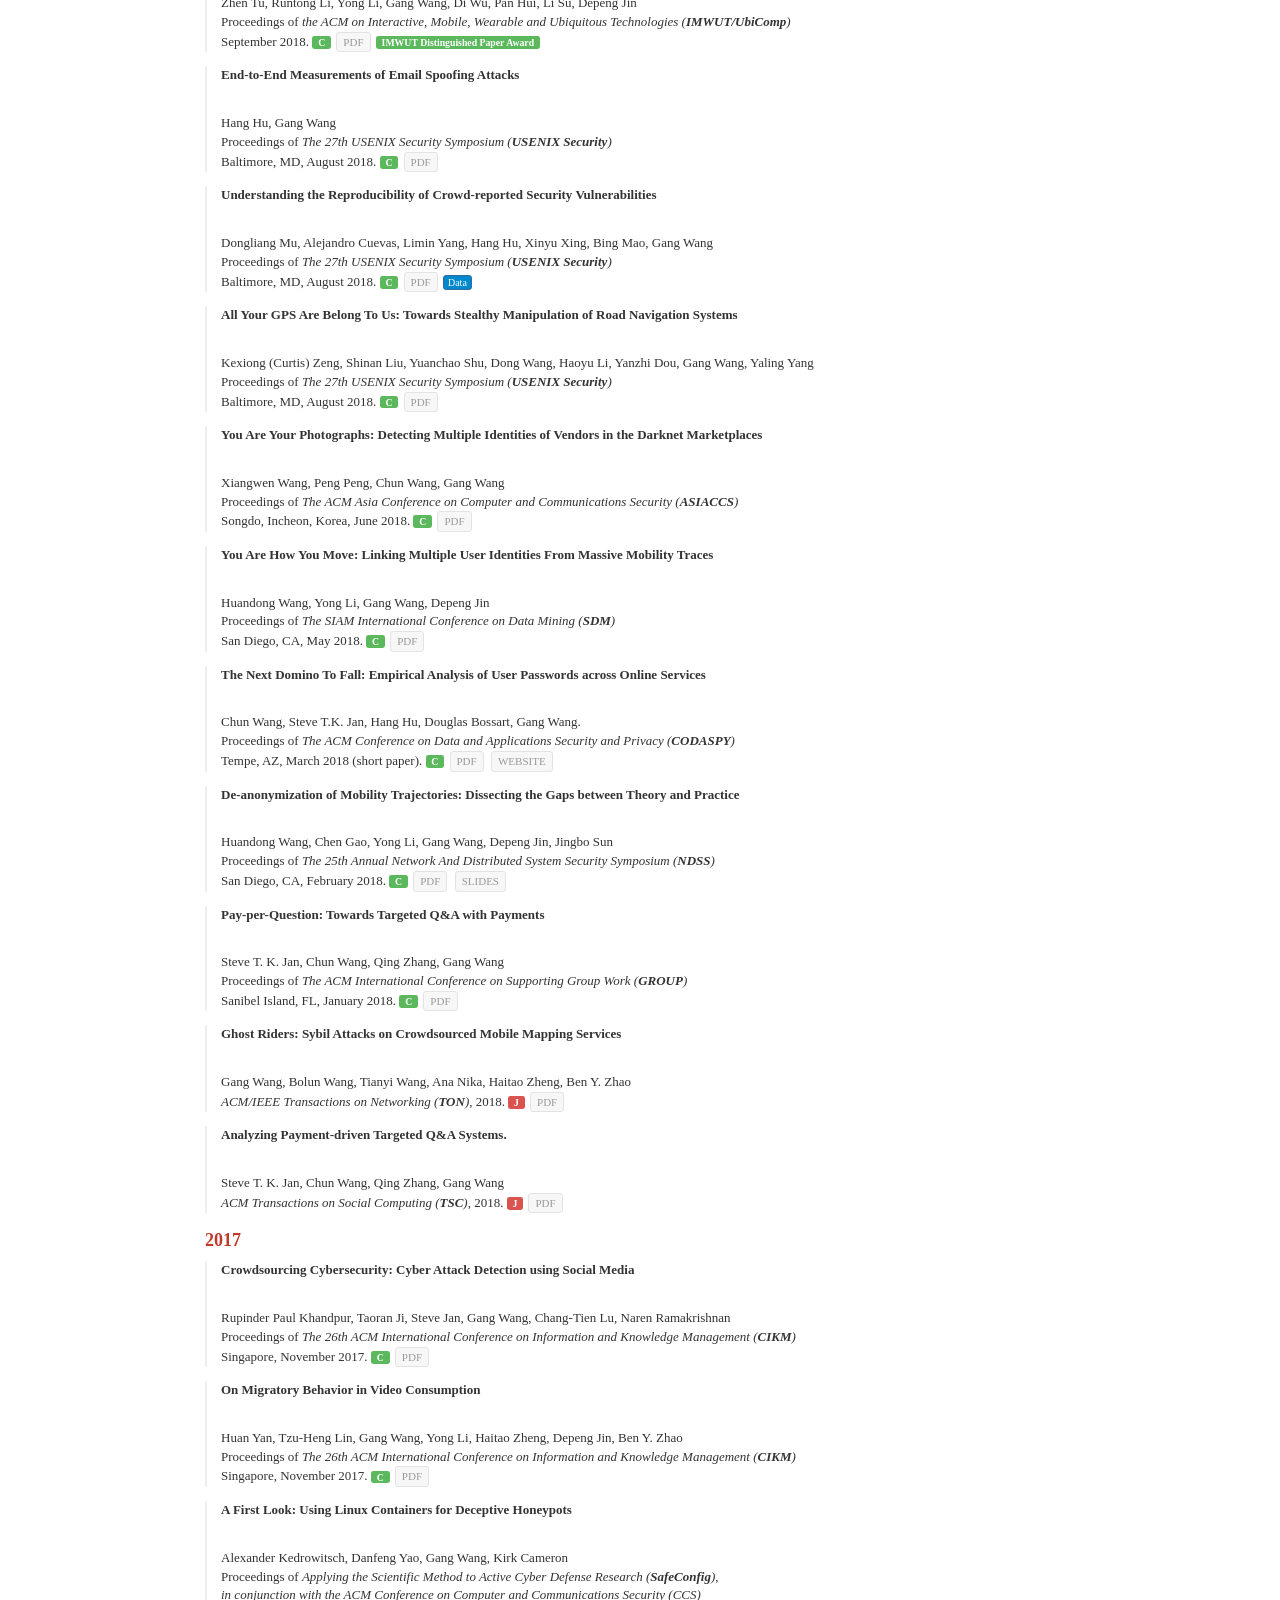
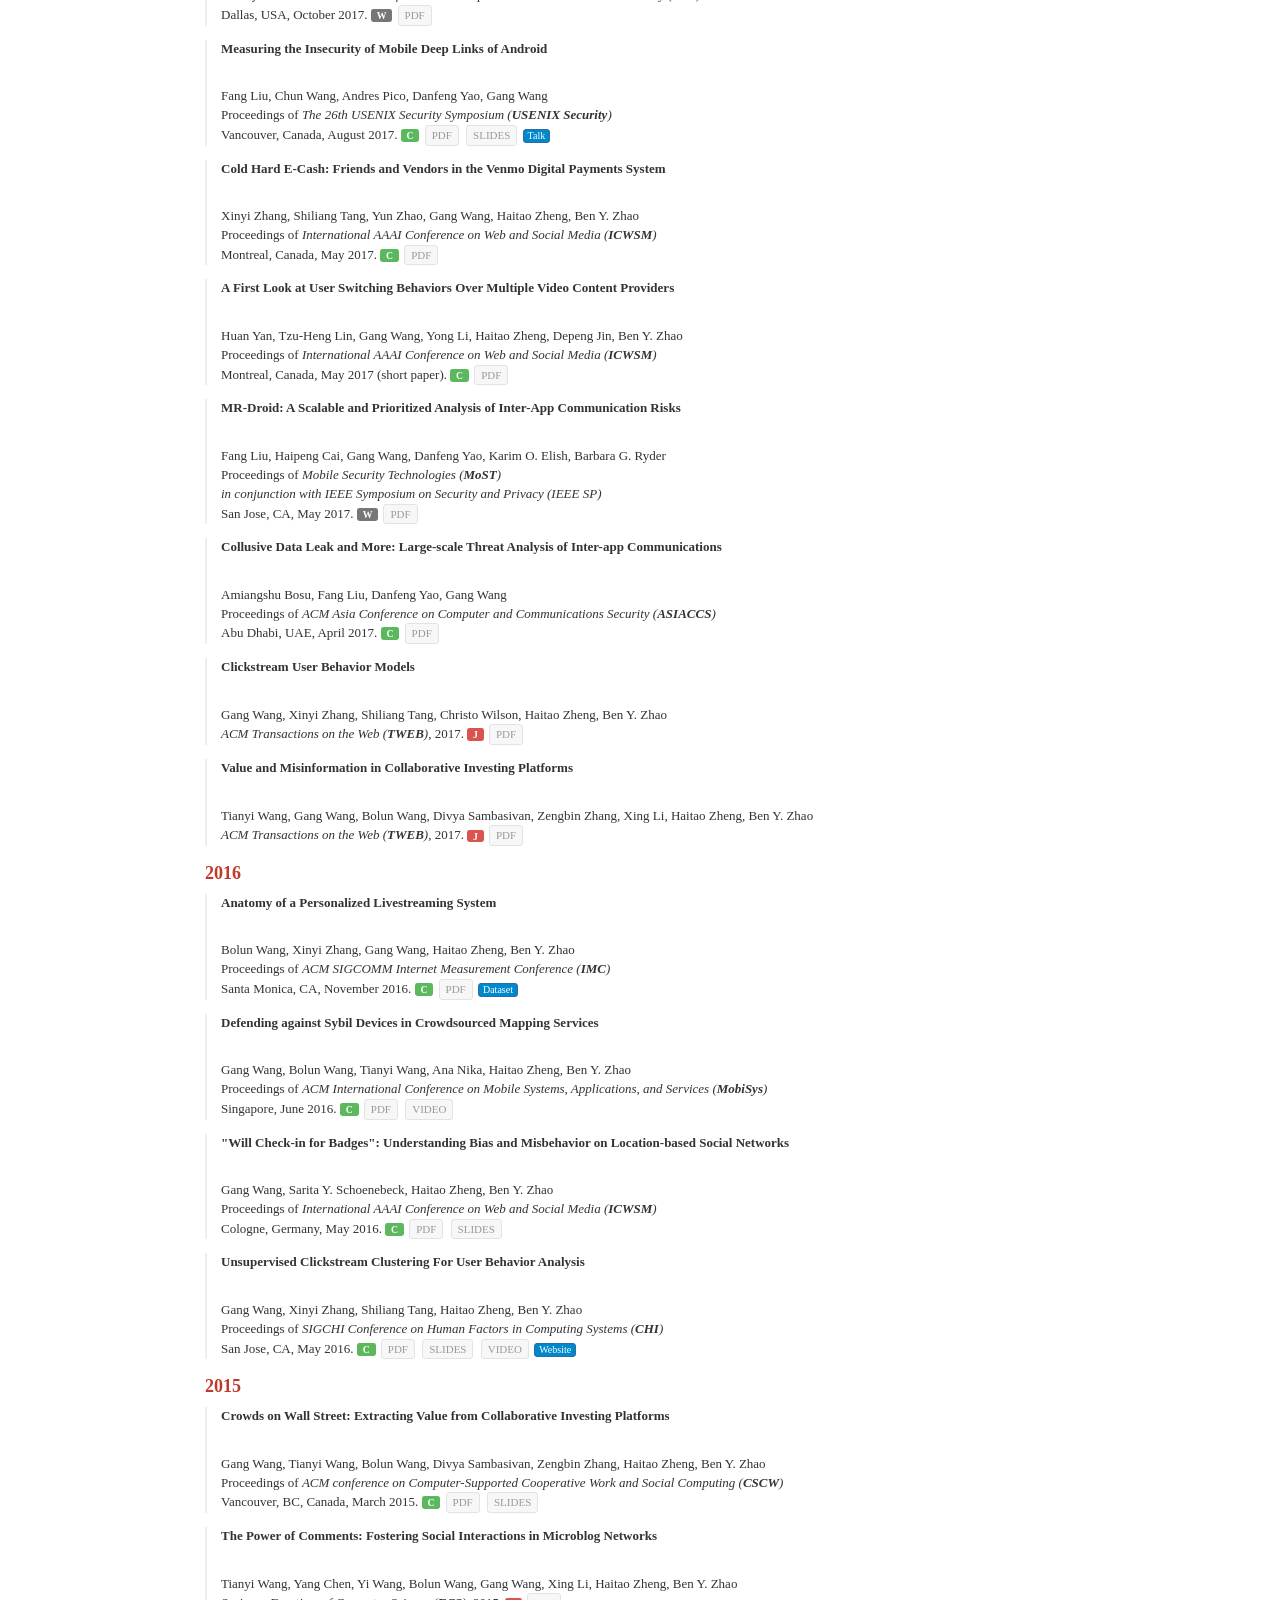
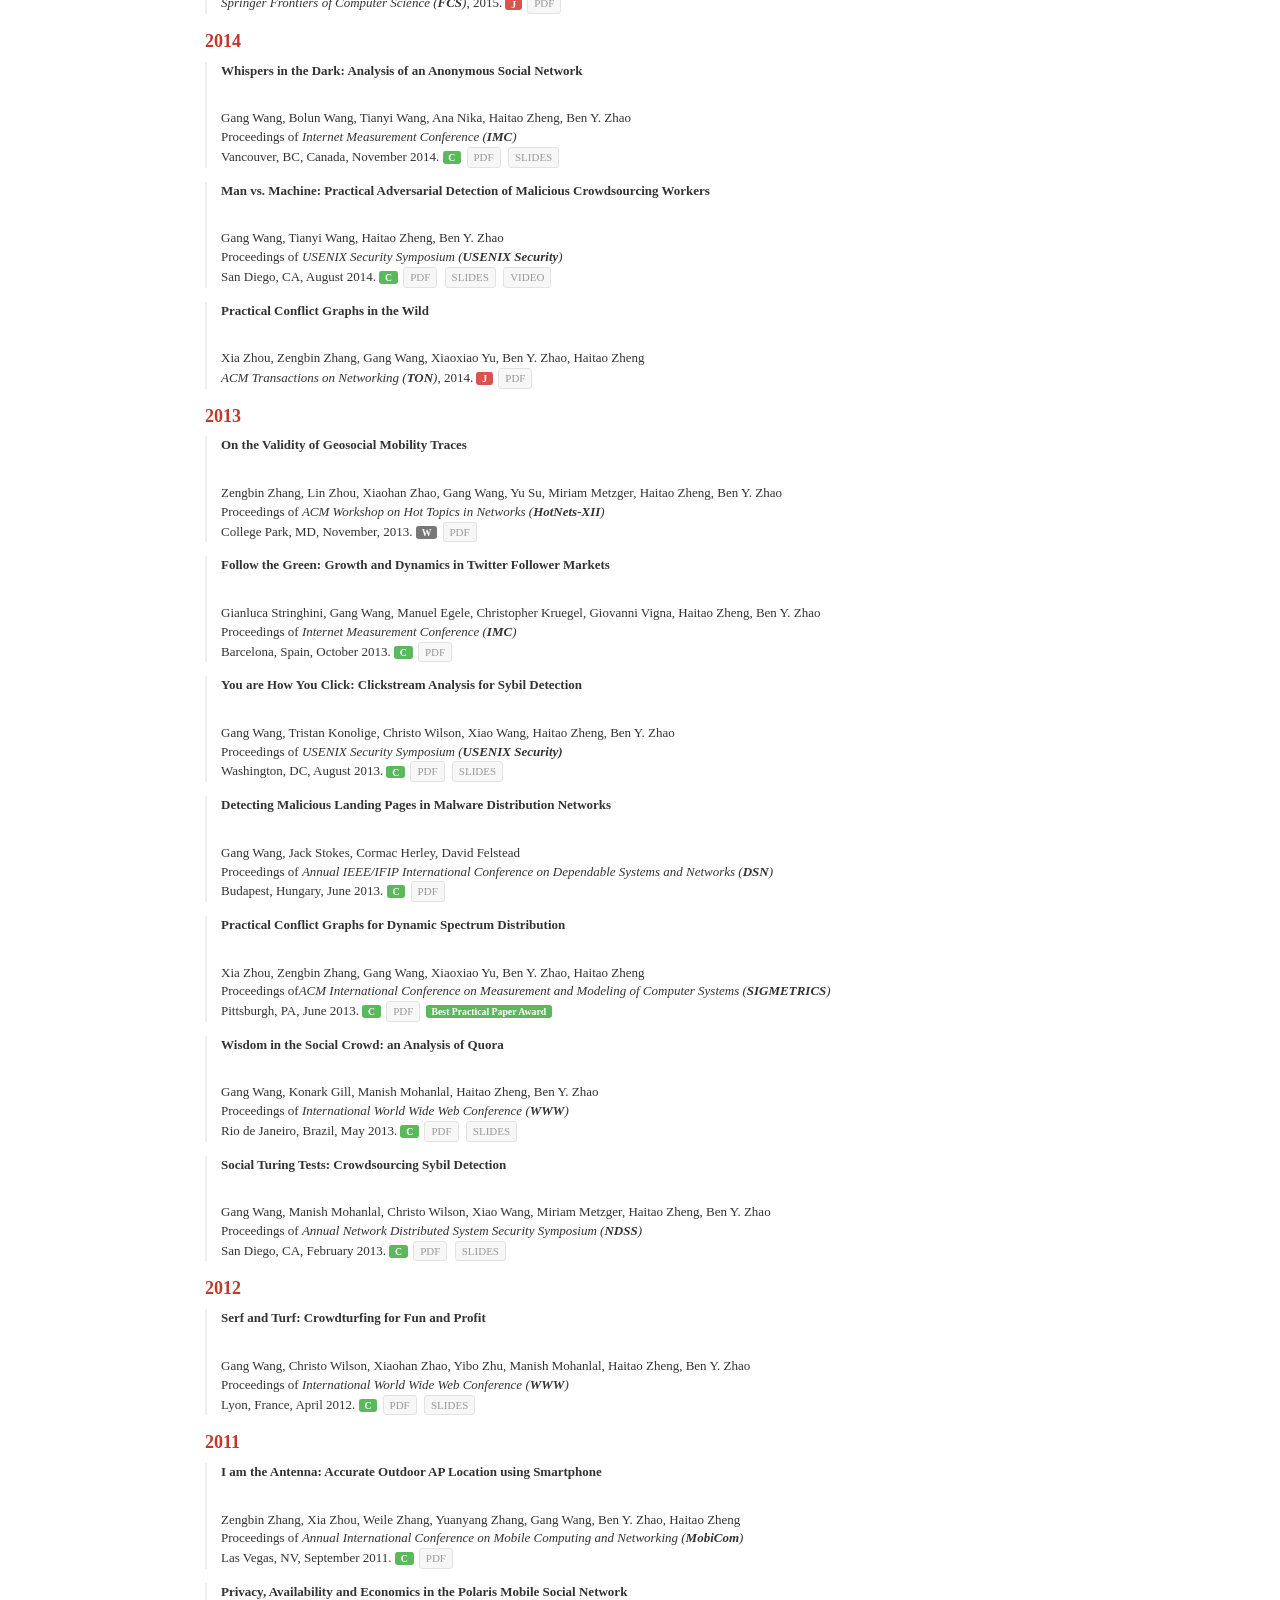
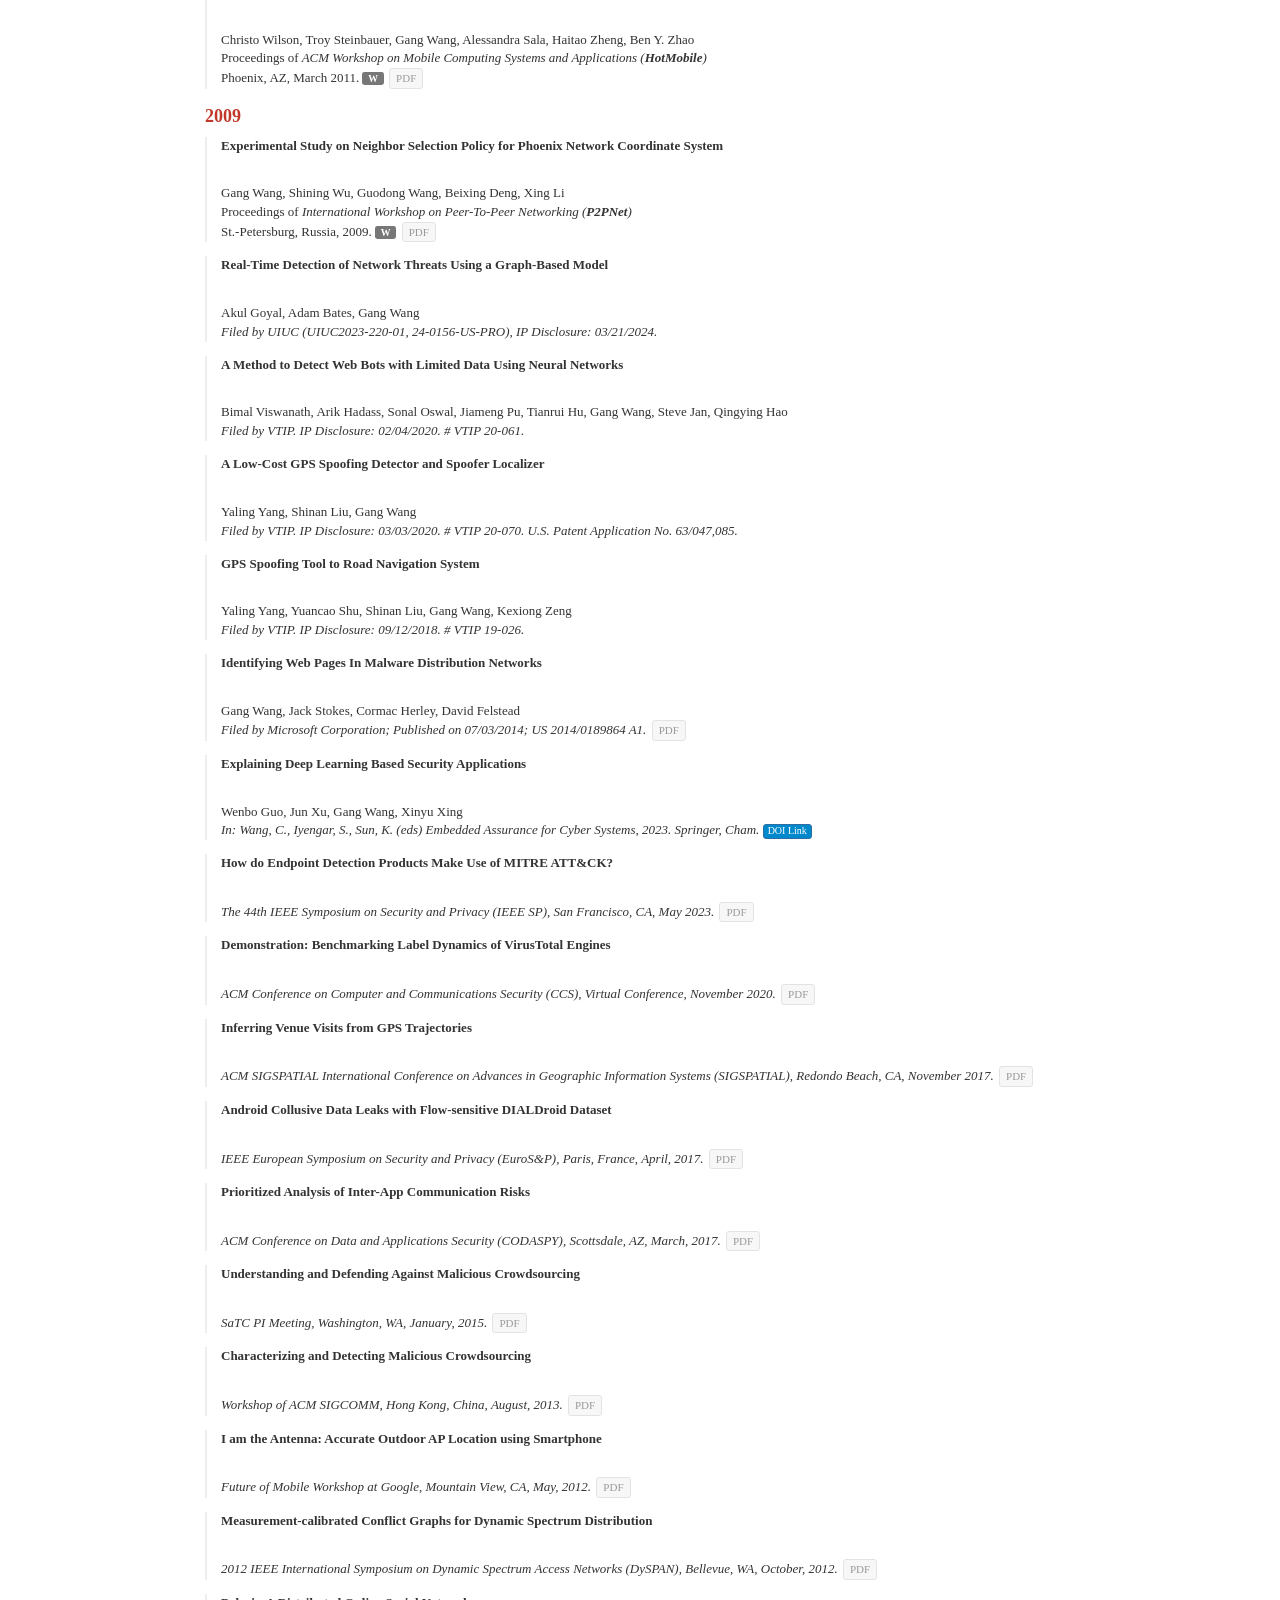
==== commit f288dbc8: "Drop the Code and Press quick-link buttons The nine Code buttons pointed at co-author repositories o" ====
--- a/index.html
+++ b/index.html
@@ -93,7 +93,7 @@
       </small></p>
 <h4 class="pub-year">2025</h4>
             <ul>
-              <li><p><strong>PurpCode: Reasoning for Safer Code Generation</strong></p><br /> Jiawei Liu, Nirav Diwan, Zhe Wang, Haoyu Zhai, Xiaona Zhou, Kiet A. Nguyen, Tianjiao Yu, Muntasir Wahed, Yinlin Deng, Hadjer Benkraouda, Yuxiang Wei, Lingming Zhang, Ismini Lourentzou, Gang Wang <br /> Proceedings of <em>The Thirty-Ninth Annual Conference on Neural Information Processing Systems (<strong>NeurIPS</strong>)</em> <br/> San Diego, CA, December 2025. <span class="label label-success">C</span> <span class="offlink">PDF</span> <a href="https://github.com/purpcode-uiuc/purpcode" class="btn btn-primary btn-xs">Code</a> <a href="https://www.amazon.science/nova-ai-challenge/pushing-the-boundaries-of-secure-ai-winners-of-the-amazon-nova-ai-challenge" class="btn btn-primary btn-xs">Press</a> <span class="label label-success">Winner of Amazon Nova AI Challenge 2025</span> </li>
+              <li><p><strong>PurpCode: Reasoning for Safer Code Generation</strong></p><br /> Jiawei Liu, Nirav Diwan, Zhe Wang, Haoyu Zhai, Xiaona Zhou, Kiet A. Nguyen, Tianjiao Yu, Muntasir Wahed, Yinlin Deng, Hadjer Benkraouda, Yuxiang Wei, Lingming Zhang, Ismini Lourentzou, Gang Wang <br /> Proceedings of <em>The Thirty-Ninth Annual Conference on Neural Information Processing Systems (<strong>NeurIPS</strong>)</em> <br/> San Diego, CA, December 2025. <span class="label label-success">C</span> <span class="offlink">PDF</span> <span class="label label-success">Winner of Amazon Nova AI Challenge 2025</span> </li>
               <li><p><strong>MOCHA: Are Code Language Models Robust Against Multi-Turn Malicious Coding Prompts?</strong></p><br /> Muntasir Wahed, Xiaona Zhou, Kiet A. Nguyen, Tianjiao Yu, Nirav Diwan, Gang Wang, Dilek Hakkani-Tür, Ismini Lourentzou<br /> Proceedings of <em>the 2025 Conference on Empirical Methods in Natural Language Processing (<strong>EMNLP</strong>) -- Findings</em> <br/> Suzhou, China, November 2025. <span class="label label-success">C</span> <span class="offlink">PDF</span> </li>
               <li><p><strong>Can You Walk Me Through It? Explainable SMS Phishing Detection using LLM-based Agents</strong></p><br /> Yizhu Wang, Haoyu Zhai, Chenkai Wang, Qingying Hao, Nick A. Cohen, Roopa Foulger, Jonathan A. Handler, Gang Wang<br /> Proceedings of <em>the 21st Symposium on Usable Privacy and Security (<strong>SOUPS</strong>)</em> <br /> Seattle, WA, August 2025. <span class="label label-success">C</span> <span class="offlink">PDF</span> </li>
               <li><p><strong>Email Spoofing with SMTP Smuggling: How the Shared Email Infrastructures Magnify this Vulnerability</strong></p><br /> Chuhan Wang, Chenkai Wang, Songyi Yang, Sophia Liu, Jianjun Chen, Haixin Duan, Gang Wang<br /> Proceedings of <em>The 34th USENIX Security Symposium (<strong>USENIX Security</strong>)</em> <br /> Seattle, WA, August 2025. <span class="label label-success">C</span> <span class="offlink">PDF</span> </li>
@@ -148,9 +148,9 @@
               <li><p><strong>It's Not What It Looks Like: Manipulating Perceptual Hashing based Applications</strong></p><br /> Qingying Hao, Licheng Luo, Steve TK Jan, Gang Wang<br /> Proceedings of <em>The ACM Conference on Computer and Communications Security (<strong>CCS</strong>)</em><br /> Seoul, South Korea, November 2021. <span class="label label-success">C</span> <span class="offlink">PDF</span> <span class="offlink">Video</span> </li>
               <li><p><strong>Who Am I? A Design Probe Exploring Real-Time Transparency About Online and Offline User Profiling Underlying Targeted Ads</strong></p><br /> Natã Miccael Barbosa, Gang Wang, Blase Ur, Yang Wang<br /> Proceedings of <em>The ACM on Interactive, Mobile, Wearable and Ubiquitous Technologies (<strong>IMWUT/UbiComp</strong>)</em><br /> September 2021. <span class="label label-success">C</span> <span class="offlink">PDF</span> </li>
               <li><p><strong>Double-Cross Attacks: Subverting Active Learning Systems</strong></p><br /> Jose Rodrigo Sanchez Vicarte, Gang Wang, Christopher Fletcher<br /> Proceedings of <em>The 30th USENIX Security Symposium (<strong>USENIX Security</strong>)</em><br /> Vancouver, BC, Canada, August 2021. <span class="label label-success">C</span> <span class="offlink">PDF</span> </li>
-              <li><p><strong>CADE: Detecting and Explaining Concept Drift Samples for Security Applications</strong></p><br /> Limin Yang, Wenbo Guo, Qingying Hao, Arridhana Ciptadi, Ali Ahmadzadeh, Xinyu Xing, Gang Wang<br /> Proceedings of <em>The 30th USENIX Security Symposium (<strong>USENIX Security</strong>)</em><br /> Vancouver, BC, Canada, August 2021. <span class="label label-success">C</span> <span class="offlink">PDF</span> <a href="https://github.com/whyisyoung/CADE" class="btn btn-primary btn-xs">Code</a> <span class="offlink">Supplementary</span> <span class="label label-success">Artifact Evaluated</span> </li>
+              <li><p><strong>CADE: Detecting and Explaining Concept Drift Samples for Security Applications</strong></p><br /> Limin Yang, Wenbo Guo, Qingying Hao, Arridhana Ciptadi, Ali Ahmadzadeh, Xinyu Xing, Gang Wang<br /> Proceedings of <em>The 30th USENIX Security Symposium (<strong>USENIX Security</strong>)</em><br /> Vancouver, BC, Canada, August 2021. <span class="label label-success">C</span> <span class="offlink">PDF</span> <span class="offlink">Supplementary</span> <span class="label label-success">Artifact Evaluated</span> </li>
               <li><p><strong>Assessing Browser-level Defense against IDN-based Phishing</strong></p><br /> Hang Hu*, Steve T.K. Jan*, Yang Wang, Gang Wang<br /> Proceedings of <em>The 30th USENIX Security Symposium (<strong>USENIX Security</strong>)</em><br /> Vancouver, BC, Canada, August 2021. <span class="label label-success">C</span> <span class="offlink">PDF</span> <br /> <small>(*Co-first authors with equal contribution) </small> </li>
-              <li><p><strong>Stars Can Tell: A Robust Method to Defend against GPS Spoofing using Off-the-shelf Chipset</strong></p><br /> Shinan Liu*, Xiang Cheng*, Hanchao Yang, Yuanchao Shu, Xiaoran Weng, Ping Guo, Kexiong (Curtis) Zeng, Gang Wang, Yaling Yang<br /> Proceedings of <em>The 30th USENIX Security Symposium (<strong>USENIX Security</strong>)</em><br /> Vancouver, BC, Canada, August 2021. <span class="label label-success">C</span> <span class="offlink">PDF</span> <a href="https://sites.google.com/uchicago.edu/starscantell" class="btn btn-primary btn-xs">Website</a> <a href="https://github.com/shinan6/robust-gps-antispoofing" class="btn btn-primary btn-xs">Code</a> <a href="https://drive.google.com/drive/folders/1LlvrtDNnt_MIO7oNHhA9LEjyiPK8U2oT?usp=sharing" class="btn btn-primary btn-xs">Data</a> <span class="label label-success">Artifact Evaluated</span> <br /> <small>(*Co-first authors with equal contribution) </small> </li>
+              <li><p><strong>Stars Can Tell: A Robust Method to Defend against GPS Spoofing using Off-the-shelf Chipset</strong></p><br /> Shinan Liu*, Xiang Cheng*, Hanchao Yang, Yuanchao Shu, Xiaoran Weng, Ping Guo, Kexiong (Curtis) Zeng, Gang Wang, Yaling Yang<br /> Proceedings of <em>The 30th USENIX Security Symposium (<strong>USENIX Security</strong>)</em><br /> Vancouver, BC, Canada, August 2021. <span class="label label-success">C</span> <span class="offlink">PDF</span> <a href="https://sites.google.com/uchicago.edu/starscantell" class="btn btn-primary btn-xs">Website</a> <a href="https://drive.google.com/drive/folders/1LlvrtDNnt_MIO7oNHhA9LEjyiPK8U2oT?usp=sharing" class="btn btn-primary btn-xs">Data</a> <span class="label label-success">Artifact Evaluated</span> <br /> <small>(*Co-first authors with equal contribution) </small> </li>
               <li><p><strong>Measuring User Perception for Detecting Unexpected Access to Sensitive Resource in Mobile Apps</strong></p><br /> Trung Tin Nguyen, Duc Cuong Nguyen, Michael Schilling, Gang Wang, Michael Backes<br /> Proceedings of <em>The ACM Asia Conference on Computer and Communications Security (<strong>ASIACCS</strong>)</em><br /> Hong Kong, June 2021. <span class="label label-success">C</span> <span class="offlink">PDF</span> </li>
               <li><p><strong>BODMAS: An Open Dataset for Learning based Temporal Analysis of PE Malware</strong></p><br /> Limin Yang, Arridhana Ciptadi, Ali Ahmadzadeh, Gang Wang<br /> Proceedings of <em>Deep Learning and Security Workshop (<strong>DLS</strong>)</em>, <br /> in conjunction with IEEE Symposium on Security and Privacy (IEEE SP)<br /> May 2021. <span class="label label-default">W</span> <span class="offlink">PDF</span> <a href="https://whyisyoung.github.io/BODMAS/" class="btn btn-primary btn-xs">Data</a> </li>
               <li><p><strong>FARE: Enabling Fine-grained Attack Categorization under Low-quality Labeled Data</strong></p><br /> Junjie Liang, Wenbo Guo, Tongbo Luo, Vasant Honavar, Gang Wang, Xinyu Xing<br /> Proceedings of <em>The Network and Distributed System Security Symposium (<strong>NDSS</strong>)</em><br /> Virtual Conference, February 2021. <span class="label label-success">C</span> <span class="offlink">PDF</span> </li>
@@ -167,7 +167,7 @@
             </ul>
 <h4 class="pub-year">2019</h4>
             <ul>
-              <li><p><strong>Security Certification in Payment Card Industry: Testbeds, Measurements, and Recommendations</strong></p><br /> Sazzadur Rahaman, Gang Wang, Danfeng Yao<br /> Proceedings of <em>The 26th ACM Conference on Computer and Communications Security (<strong>CCS</strong>)</em><br /> London, UK, November 2019. <span class="label label-success">C</span> <span class="offlink">PDF</span> <a href="https://github.com/sazzad114/pci-checker" class="btn btn-primary btn-xs">Code</a> <span class="label label-success">CSAW ’20 Applied Research Competition Finalist</span> </li>
+              <li><p><strong>Security Certification in Payment Card Industry: Testbeds, Measurements, and Recommendations</strong></p><br /> Sazzadur Rahaman, Gang Wang, Danfeng Yao<br /> Proceedings of <em>The 26th ACM Conference on Computer and Communications Security (<strong>CCS</strong>)</em><br /> London, UK, November 2019. <span class="label label-success">C</span> <span class="offlink">PDF</span> <span class="label label-success">CSAW ’20 Applied Research Competition Finalist</span> </li>
               <li><p><strong>Errors, Misunderstandings, and Vulnerabilities: Analyzing the Crowdsourcing Process of Ad-blocking Systems</strong></p><br /> Mshabab Alrizah, Sencun Zhu, Xinyu Xing, Gang Wang<br /> Proceedings of <em>The ACM SIGCOMM Internet Measurement Conference (<strong>IMC</strong>)</em><br /> Amsterdam, Netherlands, October 2019. <span class="label label-success">C</span> <span class="offlink">PDF</span> </li>
               <li><p><strong>Opening the Blackbox of VirusTotal: Analyzing Online Phishing Scan Engines</strong></p><br /> Peng Peng, Limin Yang, Linhai Song, Gang Wang<br /> Proceedings of <em>The ACM SIGCOMM Internet Measurement Conference (<strong>IMC</strong>)</em><br /> Amsterdam, Netherlands, October 2019. <span class="label label-success">C</span> <span class="offlink">PDF</span></li>
               <li><p><strong>What Happens After You Leak Your Password: Understanding Credential Sharing on Phishing Sites</strong></p><br /> Peng Peng, Chao Xu, Luke Quinn, Hang Hu, Bimal Viswanath, Gang Wang<br /> Proceedings of <em>The 14th ACM Asia Conference on Information, Computer and Communications Security (<strong>ASIACCS</strong>)</em><br /> Auckland, New Zeland, July 2019. <span class="label label-success">C</span> <span class="offlink">PDF</span></li>
@@ -176,21 +176,21 @@
               <li><p><strong>Modeling Spatio-Temporal App Usage for a Large User Population</strong></p><br /> Huandong Wang, Yong Li, Sihan Zeng, Gang Wang, Pengyu Zhang, Pan Hui, Depeng Jin<br /> Proceedings of <em>The ACM on Interactive, Mobile, Wearable and Ubiquitous Technologies (<strong>IMWUT/UbiComp</strong>)</em><br /> March 2019. <span class="label label-success">C</span> <span class="offlink">PDF</span></li>
               <li><p><strong>Connecting the Digital and Physical World: Improving the Robustness of Adversarial Attacks</strong></p><br /> Steve T.K. Jan, Joseph Messou, Yen-Chen Lin, Jia-Bin Huang, Gang Wang<br /> Proceedings of <em>The Thirty-Third AAAI Conference on Artificial Intelligence (<strong>AAAI</strong>)</em><br /> Honolulu, HI, January 2019. <span class="label label-success">C</span> <span class="offlink">PDF</span> <a href="http://people.cs.vt.edu/tekang/D2P/" class="btn btn-primary btn-xs">Website</a> <span class="label label-success">Spotlight</span></li>
               <li><p><strong>Towards Understanding the Adoption and Social Experience of Digital Wallet Systems</strong></p><br /> Shiliang Tang, Ziming Wu, Xinyi Zhang, Gang Wang, Xiaojuan Ma, Haitao Zheng, Ben Y. Zhao<br /> Proceedings of <em>Hawaii International Conference on System Sciences (<strong>HICSS</strong>)</em><br /> Maui HI, January 2019. <span class="label label-success">C</span> <span class="offlink">PDF</span></li>
-              <li><p><strong>Anonymization and De-anonymization of Mobility Trajectories: Dissecting the Gaps between Theory and Practice</strong></p><br /> Huandong Wang, Chen Gao, Yong Li, Gang Wang, Depeng Jin, Jingbo Sun<br /> <em>IEEE Transactions on Mobile Computing (<strong>TMC</strong>)</em>, 2019. <span class="label label-danger">J</span> <span class="offlink">PDF</span> <a href="https://github.com/whd14/De-anonymization-of-Mobility-Trajectories" class="btn btn-primary btn-xs">Code</a></li>
+              <li><p><strong>Anonymization and De-anonymization of Mobility Trajectories: Dissecting the Gaps between Theory and Practice</strong></p><br /> Huandong Wang, Chen Gao, Yong Li, Gang Wang, Depeng Jin, Jingbo Sun<br /> <em>IEEE Transactions on Mobile Computing (<strong>TMC</strong>)</em>, 2019. <span class="label label-danger">J</span> <span class="offlink">PDF</span> </li>
             </ul>
 <h4 class="pub-year">2018</h4>
             <ul>
-              <li><p><strong>Needle in a Haystack: Tracking Down Elite Phishing Domains in the Wild</strong></p><br /> Ke Tian, Steve T.K. Jan, Hang Hu, Danfeng Yao, Gang Wang<br /> Proceedings of <em>ACM Internet Measurement Conference (<strong>IMC</strong>)</em><br /> Boston, MA, October 2018. <span class="label label-success">C</span> <span class="offlink">PDF</span> <a href="https://github.com/SquatPhish" class="btn btn-primary btn-xs">Code</a></li>
-              <li><p><strong>LEMNA: Explaining Deep Learning based Security Applications</strong></p><br /> Wenbo Guo, Dongliang Mu, Jun Xu, Purui Su, Gang Wang, Xinyu Xing<br /> Proceedings of <em>The 25th ACM Conference on Computer and Communications Security (<strong>CCS</strong>)</em><br /> Toronto, Canada, October 2018. <span class="label label-success">C</span> <span class="offlink">PDF</span> <a href="https://github.com/Henrygwb/Explaining-DL" class="btn btn-primary btn-xs">Code</a> <span class="label label-success">Outstanding Paper Award</span></li>
+              <li><p><strong>Needle in a Haystack: Tracking Down Elite Phishing Domains in the Wild</strong></p><br /> Ke Tian, Steve T.K. Jan, Hang Hu, Danfeng Yao, Gang Wang<br /> Proceedings of <em>ACM Internet Measurement Conference (<strong>IMC</strong>)</em><br /> Boston, MA, October 2018. <span class="label label-success">C</span> <span class="offlink">PDF</span> </li>
+              <li><p><strong>LEMNA: Explaining Deep Learning based Security Applications</strong></p><br /> Wenbo Guo, Dongliang Mu, Jun Xu, Purui Su, Gang Wang, Xinyu Xing<br /> Proceedings of <em>The 25th ACM Conference on Computer and Communications Security (<strong>CCS</strong>)</em><br /> Toronto, Canada, October 2018. <span class="label label-success">C</span> <span class="offlink">PDF</span> <span class="label label-success">Outstanding Paper Award</span></li>
               <li><p><strong>Towards Understanding the Adoption of Anti-Spoofing Protocols in Email Systems</strong></p><br /> Hang Hu, Peng Peng, Gang Wang<br /> Proceedings of <em>The IEEE Cybersecurity Development Conference (<strong>SecDev</strong>)</em><br /> Cambridge, MA, October 2018. <span class="label label-success">C</span> <span class="offlink">PDF</span></li>
               <li><p><strong>Your Apps Give You Away: Distinguishing Mobile Users by Their App Usage Fingerprints</strong></p><br /> Zhen Tu, Runtong Li, Yong Li, Gang Wang, Di Wu, Pan Hui, Li Su, Depeng Jin<br /> Proceedings of <em>the ACM on Interactive, Mobile, Wearable and Ubiquitous Technologies (<strong>IMWUT/UbiComp</strong>)</em><br /> September 2018. <span class="label label-success">C</span> <span class="offlink">PDF</span> <span class="label label-success">IMWUT Distinguished Paper Award</span></li>
               <li><p><strong>End-to-End Measurements of Email Spoofing Attacks</strong></p><br /> Hang Hu, Gang Wang<br /> Proceedings of <em>The 27th USENIX Security Symposium (<strong>USENIX Security</strong>)</em><br /> Baltimore, MD, August 2018. <span class="label label-success">C</span> <span class="offlink">PDF</span></li>
               <li><p><strong>Understanding the Reproducibility of Crowd-reported Security Vulnerabilities</strong></p><br /> Dongliang Mu, Alejandro Cuevas, Limin Yang, Hang Hu, Xinyu Xing, Bing Mao, Gang Wang<br /> Proceedings of <em>The 27th USENIX Security Symposium (<strong>USENIX Security</strong>)</em><br /> Baltimore, MD, August 2018. <span class="label label-success">C</span> <span class="offlink">PDF</span> <a href="https://github.com/VulnReproduction/LinuxFlaw" class="btn btn-primary btn-xs">Data</a></li>
               <li><p><strong>All Your GPS Are Belong To Us: Towards Stealthy Manipulation of Road Navigation Systems</strong></p><br /> Kexiong (Curtis) Zeng, Shinan Liu, Yuanchao Shu, Dong Wang, Haoyu Li, Yanzhi Dou, Gang Wang, Yaling Yang<br /> Proceedings of <em>The 27th USENIX Security Symposium (<strong>USENIX Security</strong>)</em><br /> Baltimore, MD, August 2018. <span class="label label-success">C</span> <span class="offlink">PDF</span></li>
               <li><p><strong>You Are Your Photographs: Detecting Multiple Identities of Vendors in the Darknet Marketplaces</strong></p><br /> Xiangwen Wang, Peng Peng, Chun Wang, Gang Wang<br /> Proceedings of <em>The ACM Asia Conference on Computer and Communications Security (<strong>ASIACCS</strong>)</em><br /> Songdo, Incheon, Korea, June 2018. <span class="label label-success">C</span> <span class="offlink">PDF</span></li>
-              <li><p><strong>You Are How You Move: Linking Multiple User Identities From Massive Mobility Traces</strong></p><br /> Huandong Wang, Yong Li, Gang Wang, Depeng Jin<br /> Proceedings of <em>The SIAM International Conference on Data Mining (<strong>SDM</strong>)</em><br /> San Diego, CA, May 2018. <span class="label label-success">C</span> <span class="offlink">PDF</span> <a href="https://github.com/whd14/SIMP/tree/master/Code" class="btn btn-primary btn-xs">Code</a></li>
+              <li><p><strong>You Are How You Move: Linking Multiple User Identities From Massive Mobility Traces</strong></p><br /> Huandong Wang, Yong Li, Gang Wang, Depeng Jin<br /> Proceedings of <em>The SIAM International Conference on Data Mining (<strong>SDM</strong>)</em><br /> San Diego, CA, May 2018. <span class="label label-success">C</span> <span class="offlink">PDF</span> </li>
               <li><p><strong>The Next Domino To Fall: Empirical Analysis of User Passwords across Online Services</strong></p><br /> Chun Wang, Steve T.K. Jan, Hang Hu, Douglas Bossart, Gang Wang.<br /> Proceedings of <em>The ACM Conference on Data and Applications Security and Privacy (<strong>CODASPY</strong>)</em><br /> Tempe, AZ, March 2018 (short paper). <span class="label label-success">C</span> <span class="offlink">PDF</span> <span class="offlink">Website</span></li>
-              <li><p><strong>De-anonymization of Mobility Trajectories: Dissecting the Gaps between Theory and Practice</strong></p><br /> Huandong Wang, Chen Gao, Yong Li, Gang Wang, Depeng Jin, Jingbo Sun<br /> Proceedings of <em>The 25th Annual Network And Distributed System Security Symposium (<strong>NDSS</strong>)</em><br /> San Diego, CA, February 2018. <span class="label label-success">C</span> <span class="offlink">PDF</span> <span class="offlink">Slides</span> <a href="https://github.com/whd14/De-anonymization-of-Mobility-Trajectories" class="btn btn-primary btn-xs">Code</a></li>
+              <li><p><strong>De-anonymization of Mobility Trajectories: Dissecting the Gaps between Theory and Practice</strong></p><br /> Huandong Wang, Chen Gao, Yong Li, Gang Wang, Depeng Jin, Jingbo Sun<br /> Proceedings of <em>The 25th Annual Network And Distributed System Security Symposium (<strong>NDSS</strong>)</em><br /> San Diego, CA, February 2018. <span class="label label-success">C</span> <span class="offlink">PDF</span> <span class="offlink">Slides</span> </li>
               <li><p><strong>Pay-per-Question: Towards Targeted Q&A with Payments</strong></p><br /> Steve T. K. Jan, Chun Wang, Qing Zhang, Gang Wang<br /> Proceedings of <em>The ACM International Conference on Supporting Group Work (<strong>GROUP</strong>)</em><br /> Sanibel Island, FL, January 2018. <span class="label label-success">C</span> <span class="offlink">PDF</span></li>
               <li><p><strong>Ghost Riders: Sybil Attacks on Crowdsourced Mobile Mapping Services</strong></p><br /> Gang Wang, Bolun Wang, Tianyi Wang, Ana Nika, Haitao Zheng, Ben Y. Zhao<br /> <em>ACM/IEEE Transactions on Networking (<strong>TON</strong>)</em>, 2018. <span class="label label-danger">J</span> <span class="offlink">PDF</span></li>
               <li><p><strong>Analyzing Payment-driven Targeted Q&A Systems.</strong></p><br /> Steve T. K. Jan, Chun Wang, Qing Zhang, Gang Wang<br /> <em>ACM Transactions on Social Computing (<strong>TSC</strong>)</em>, 2018. <span class="label label-danger">J</span> <span class="offlink">PDF</span></li>
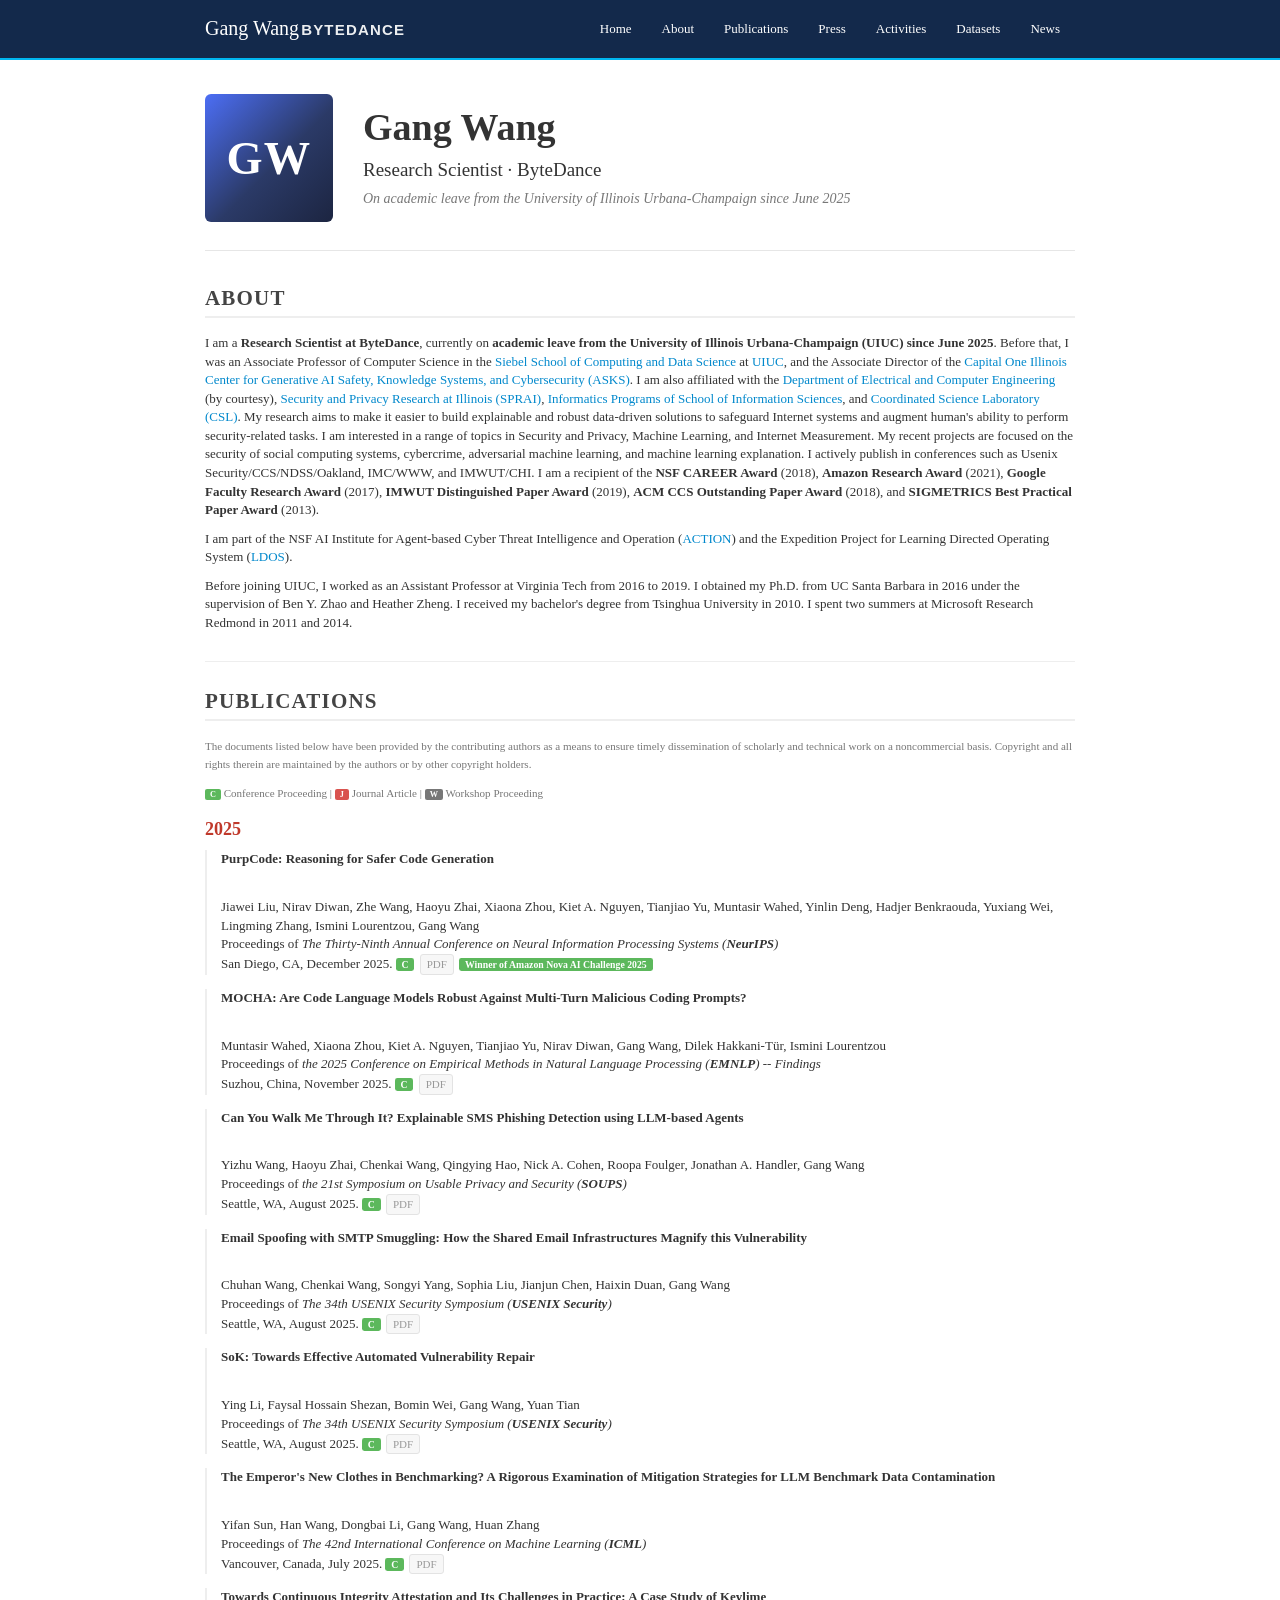
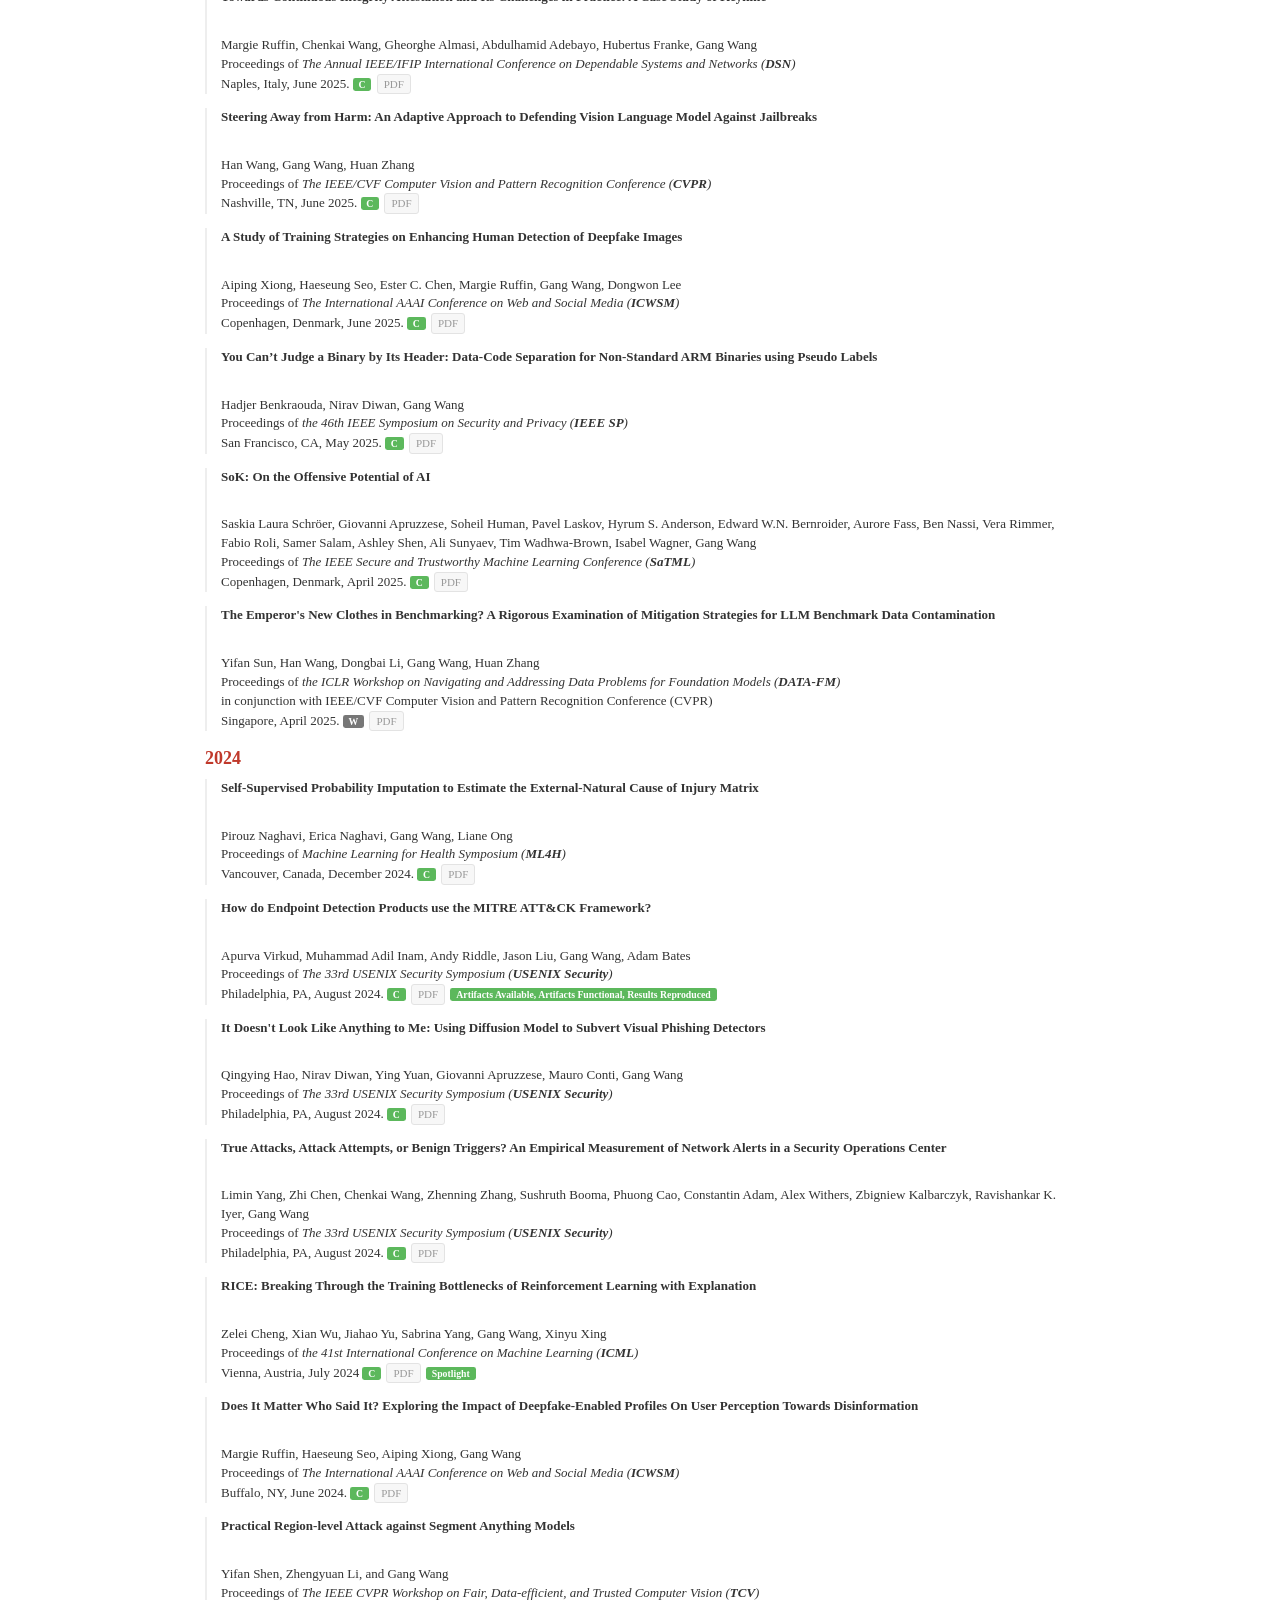
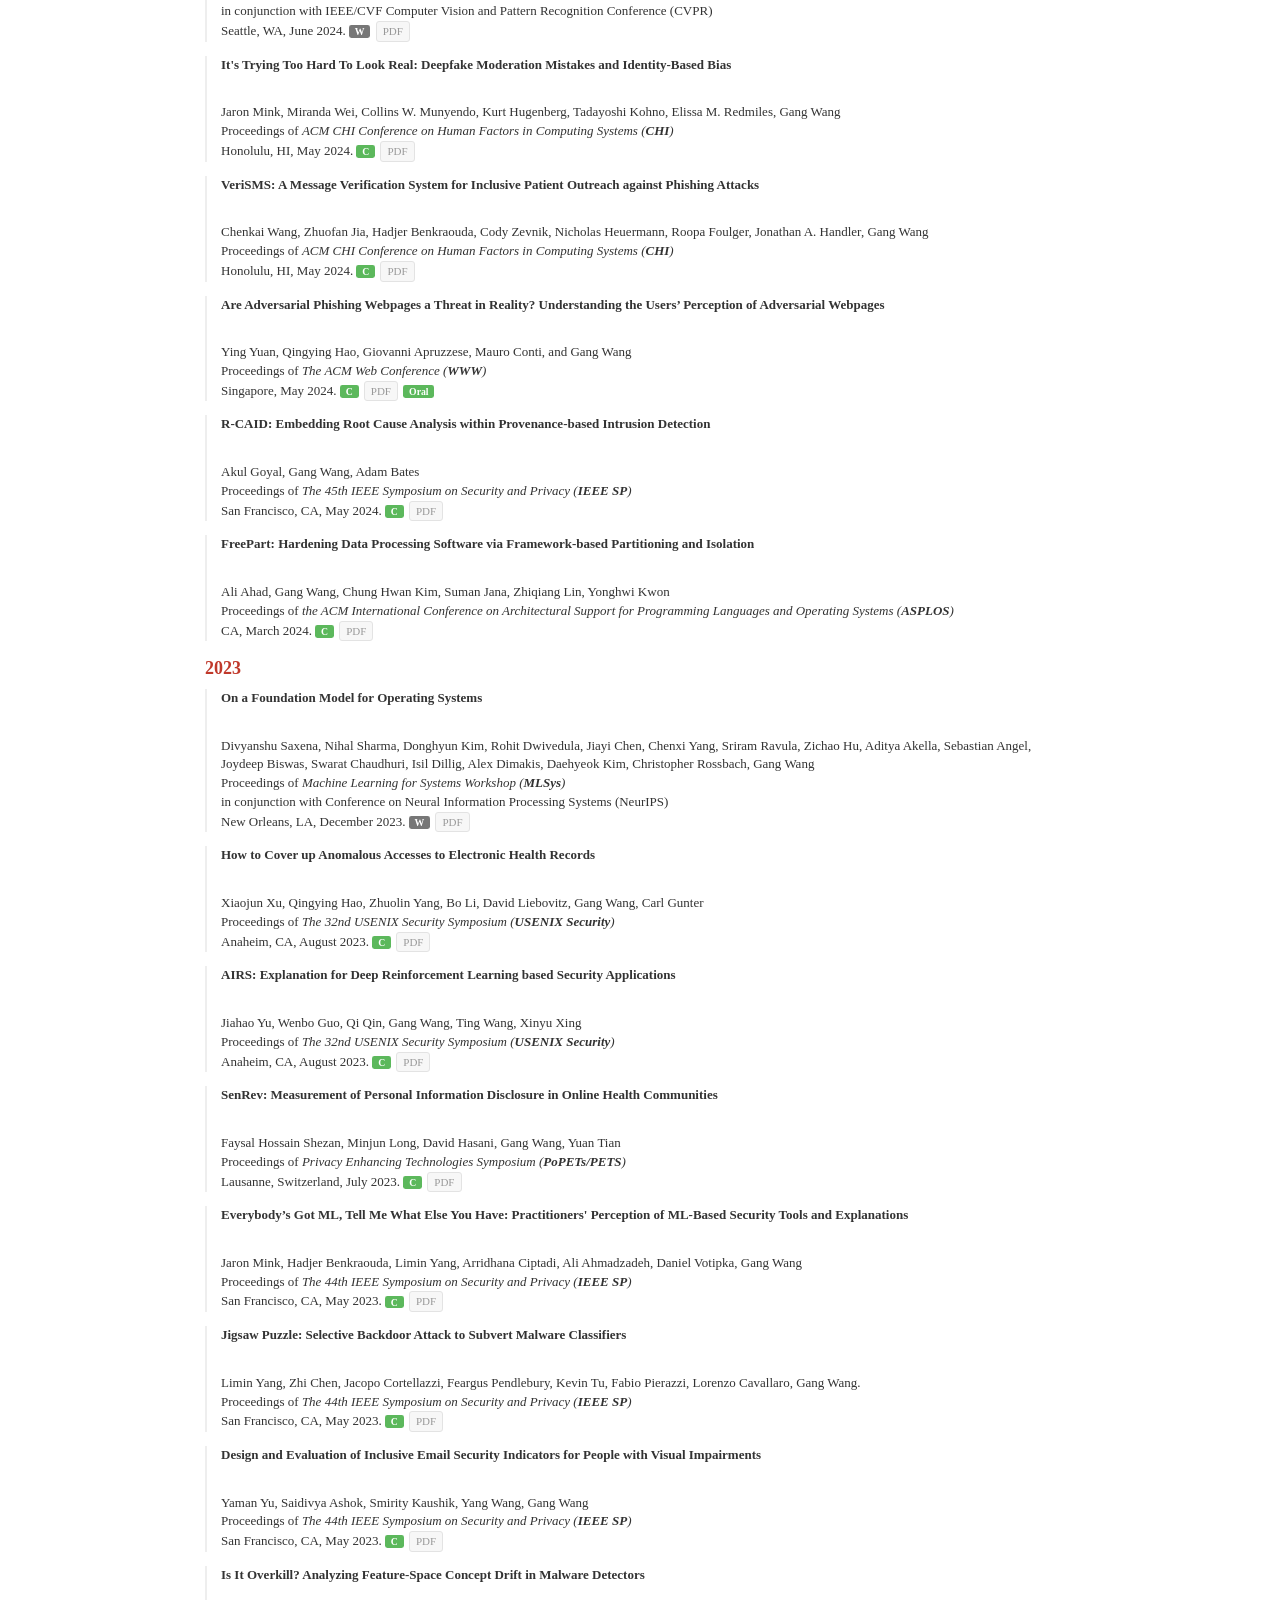
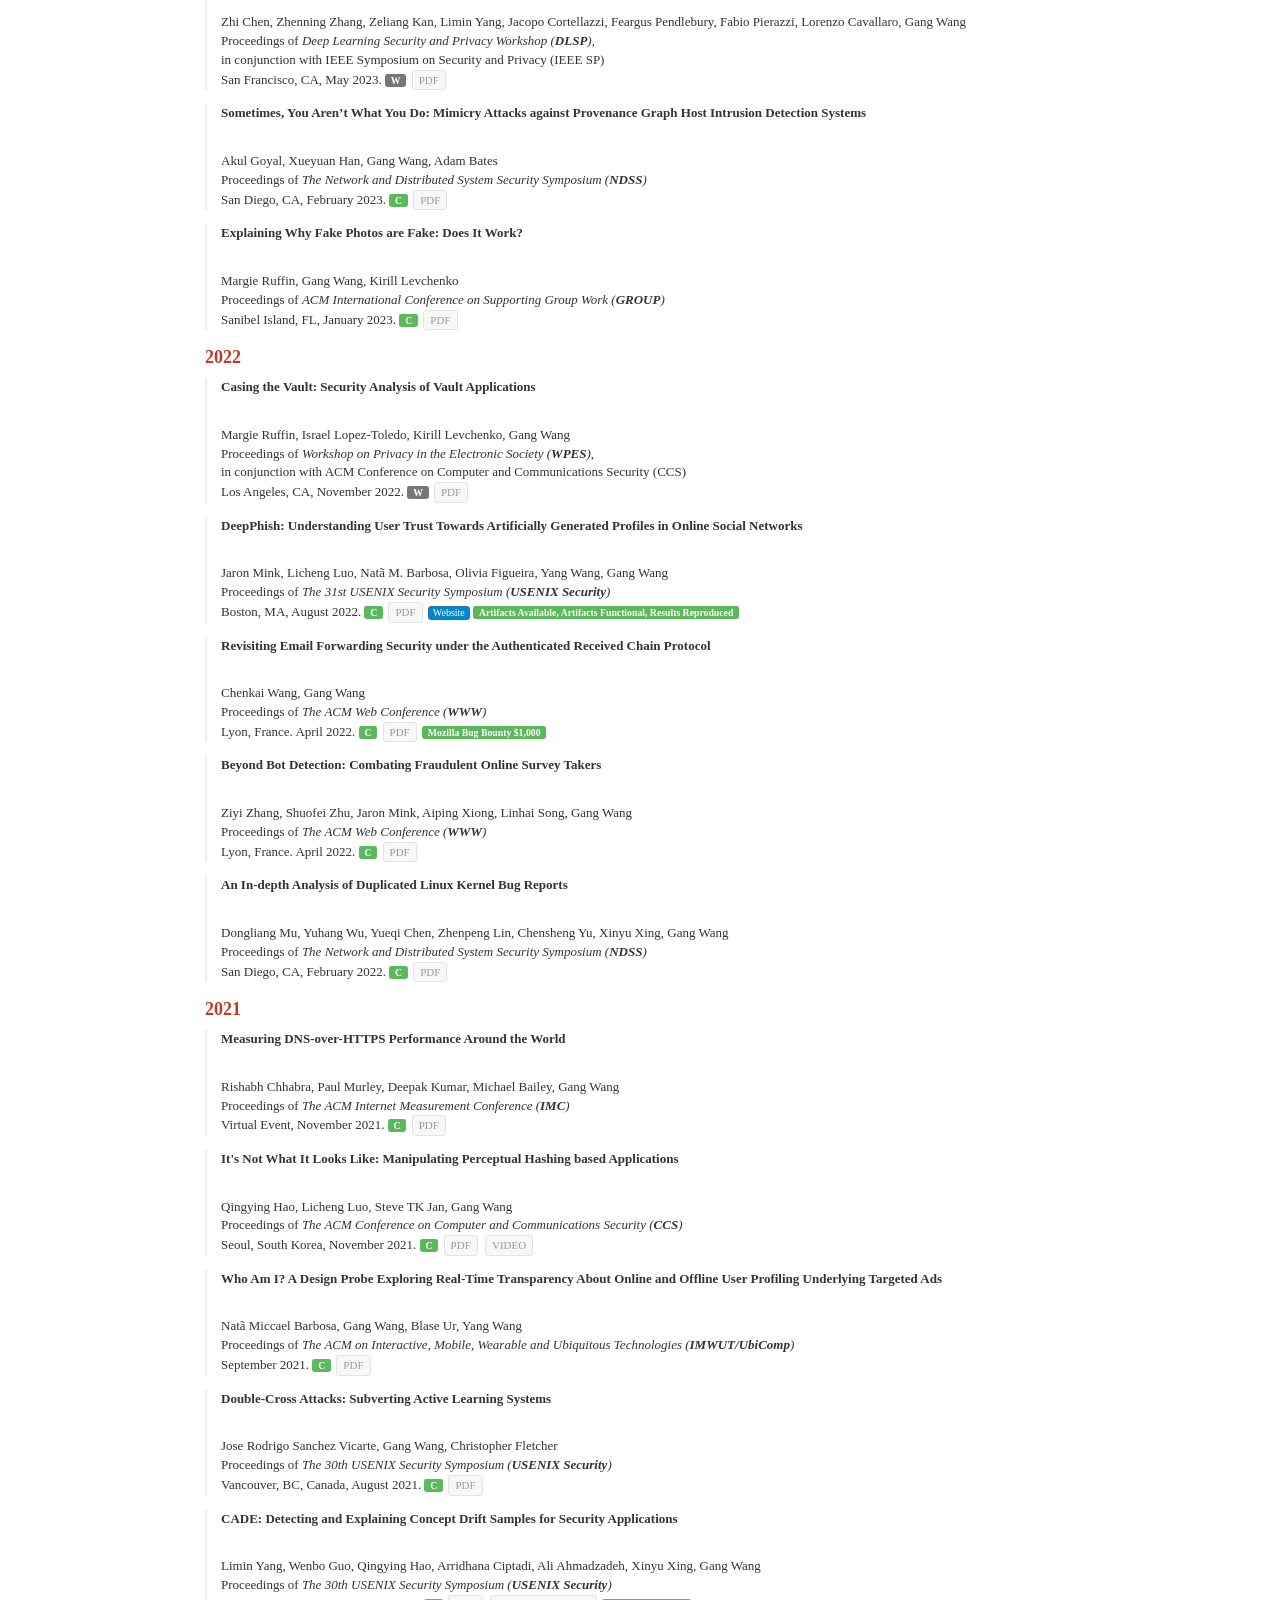
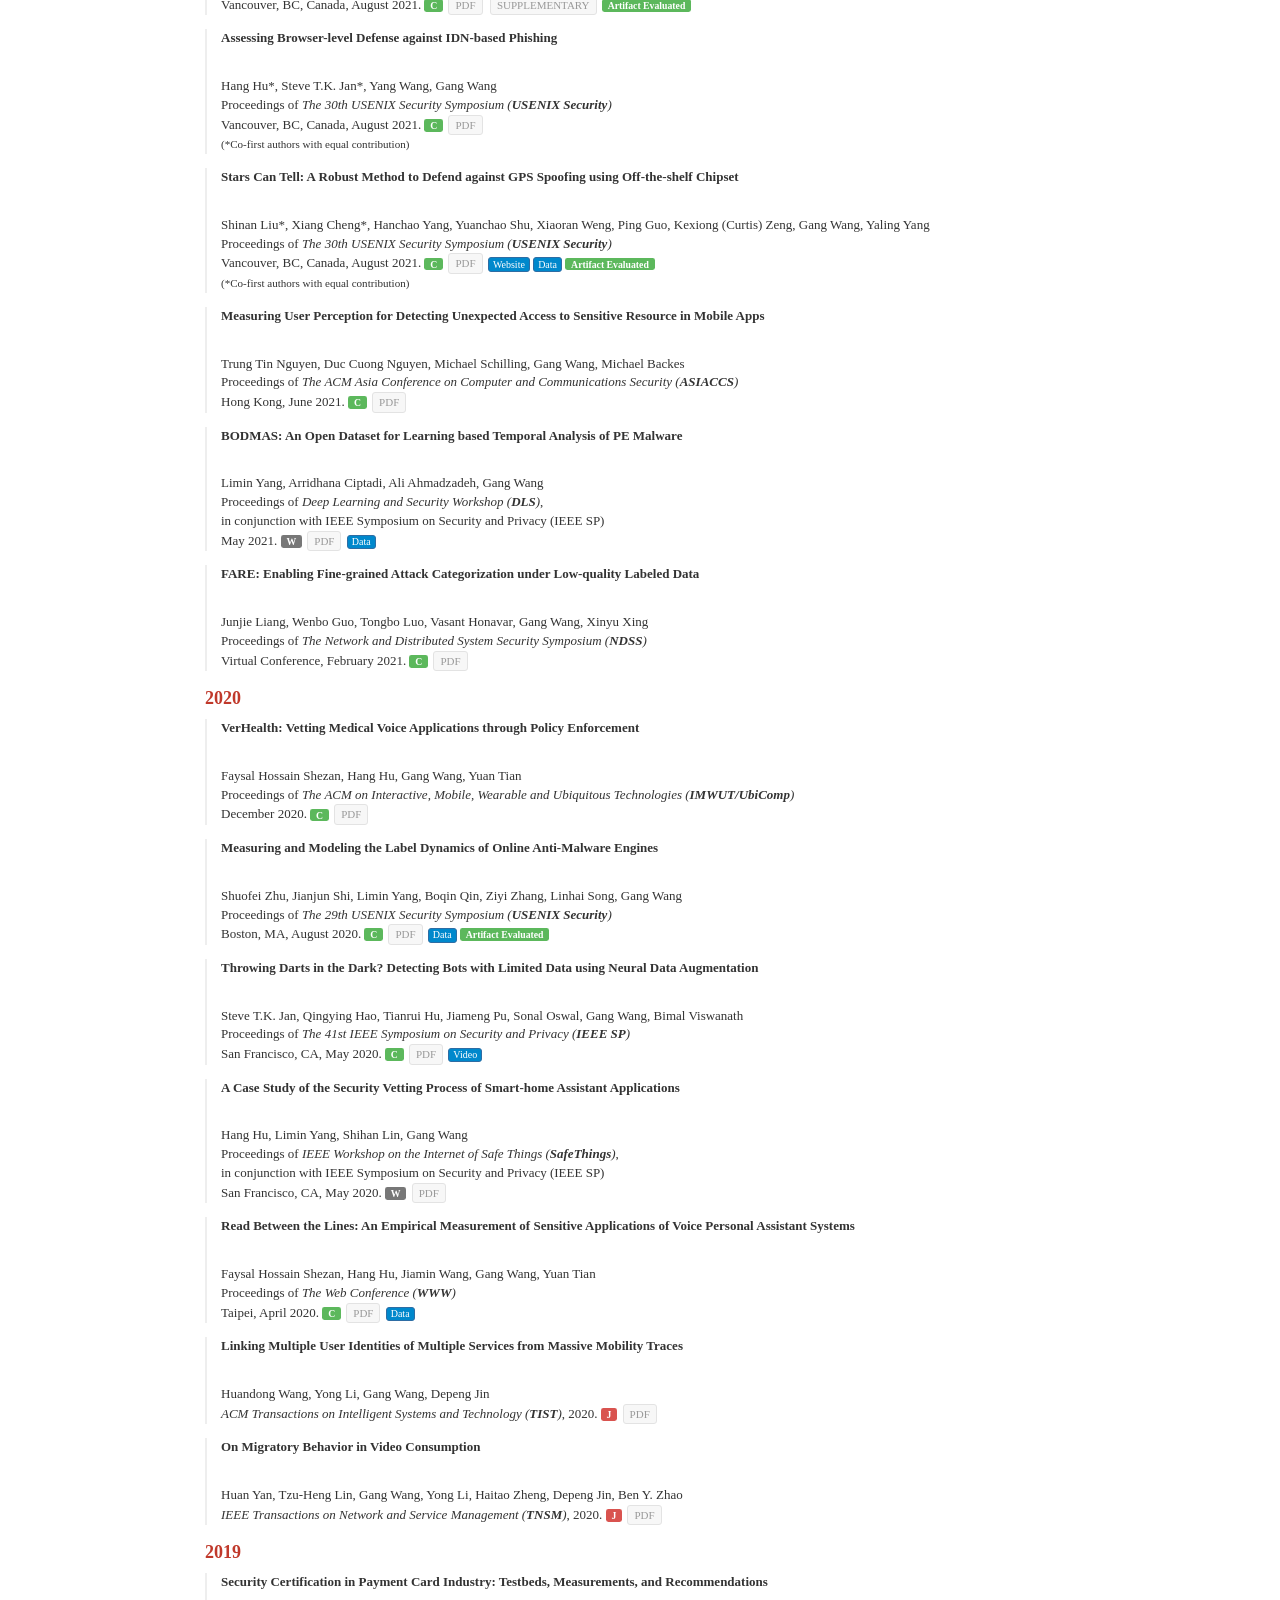
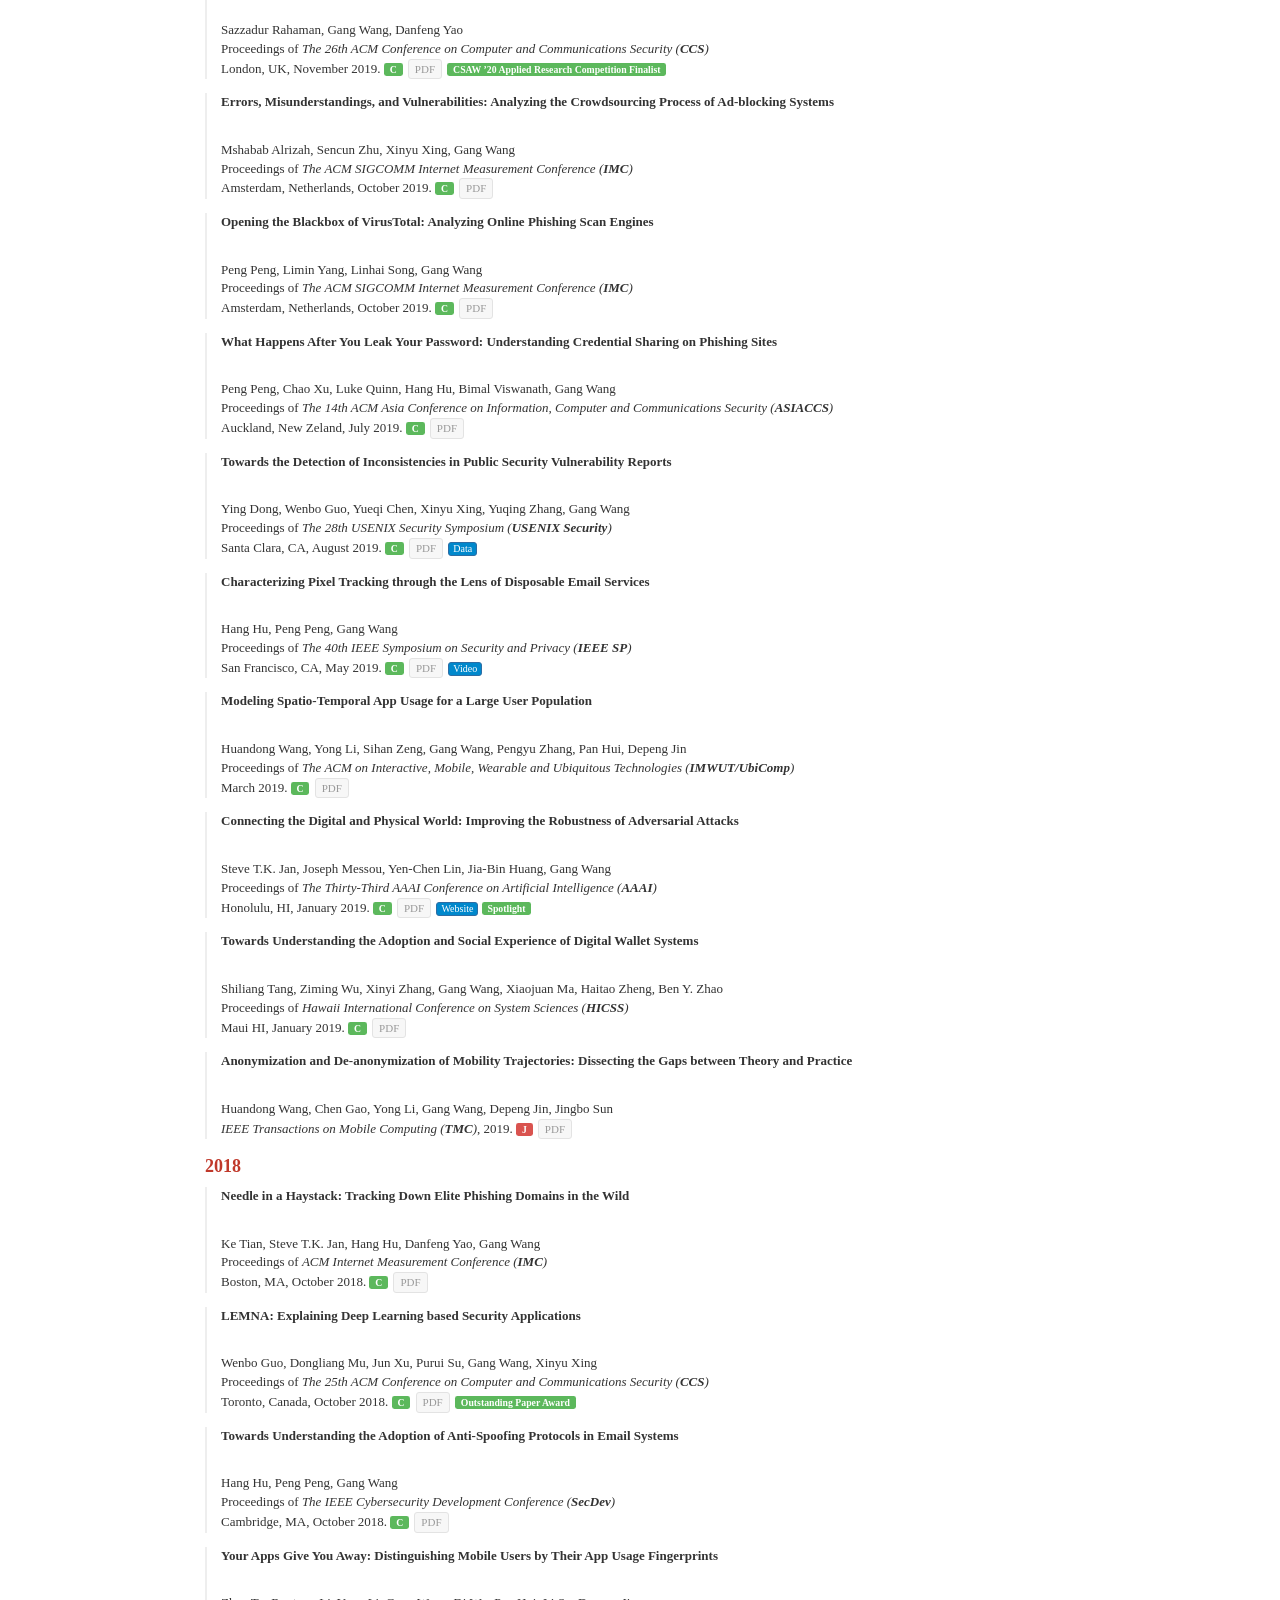
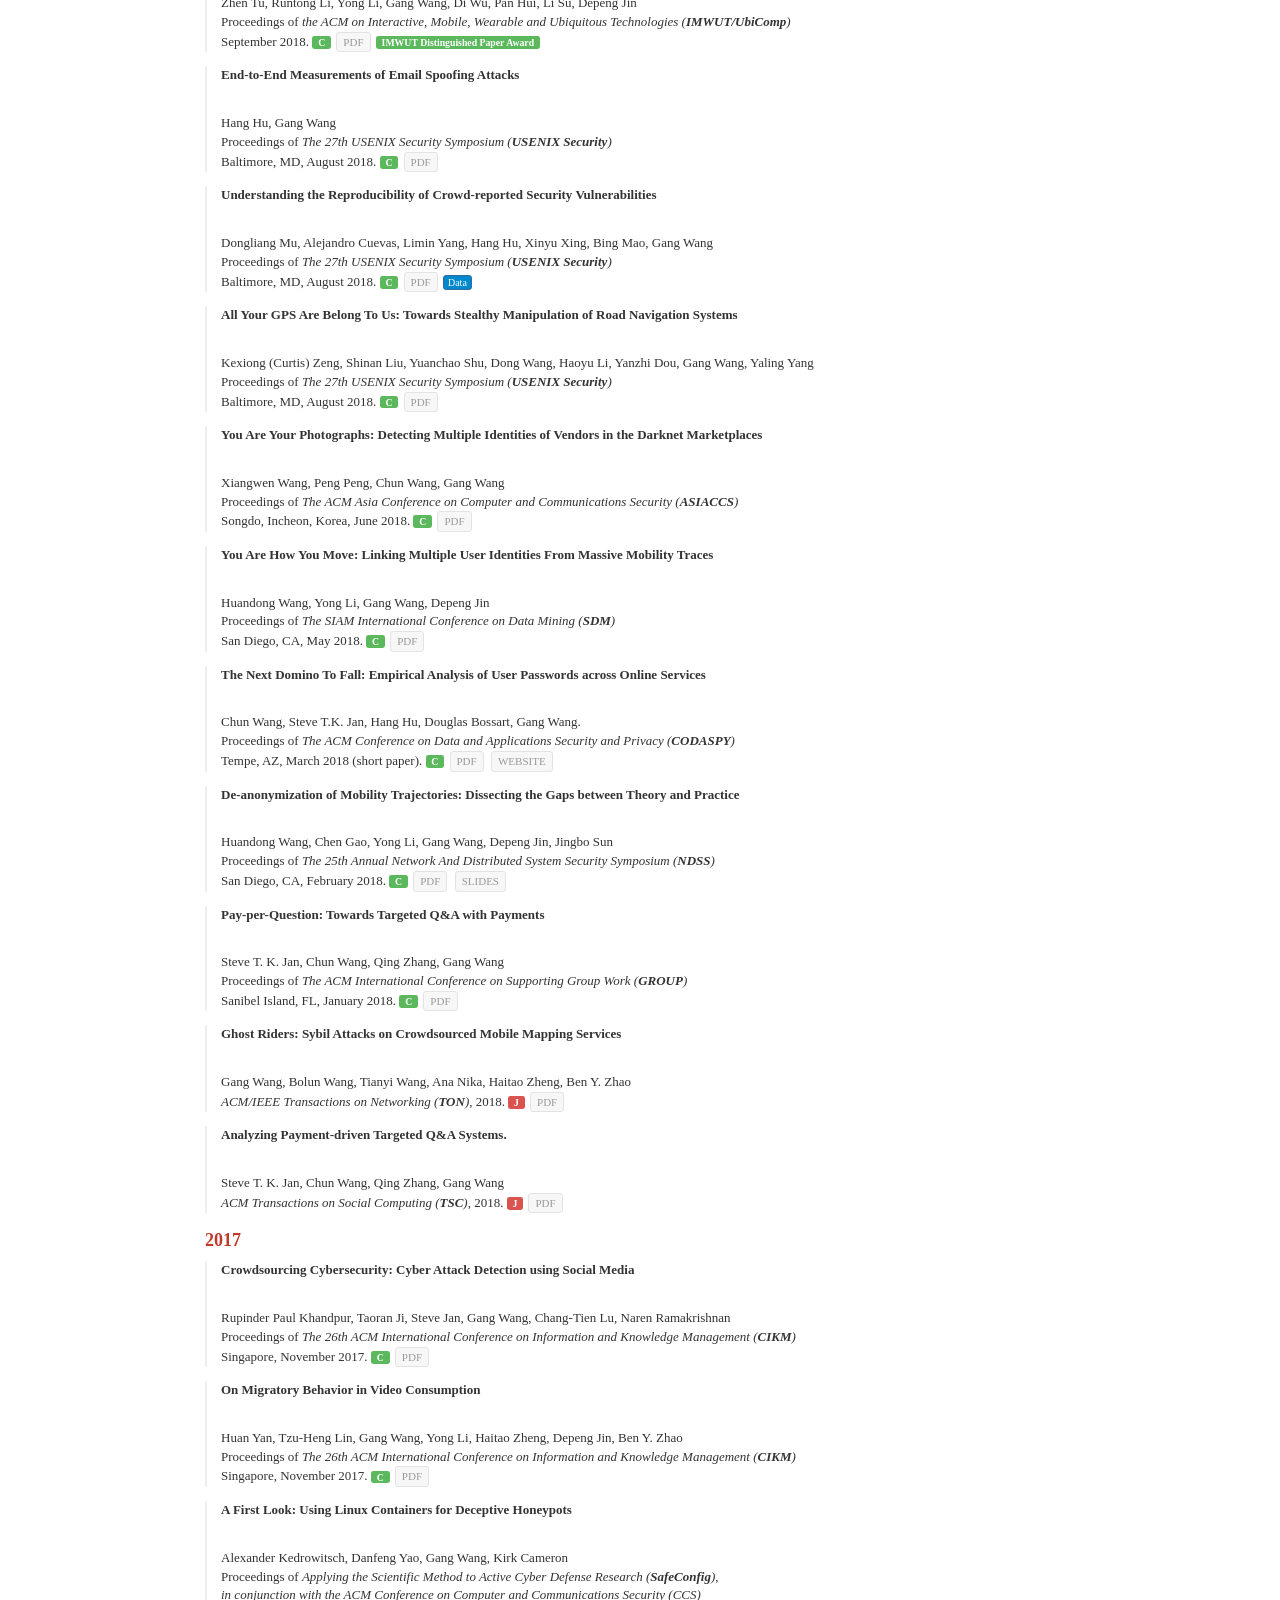
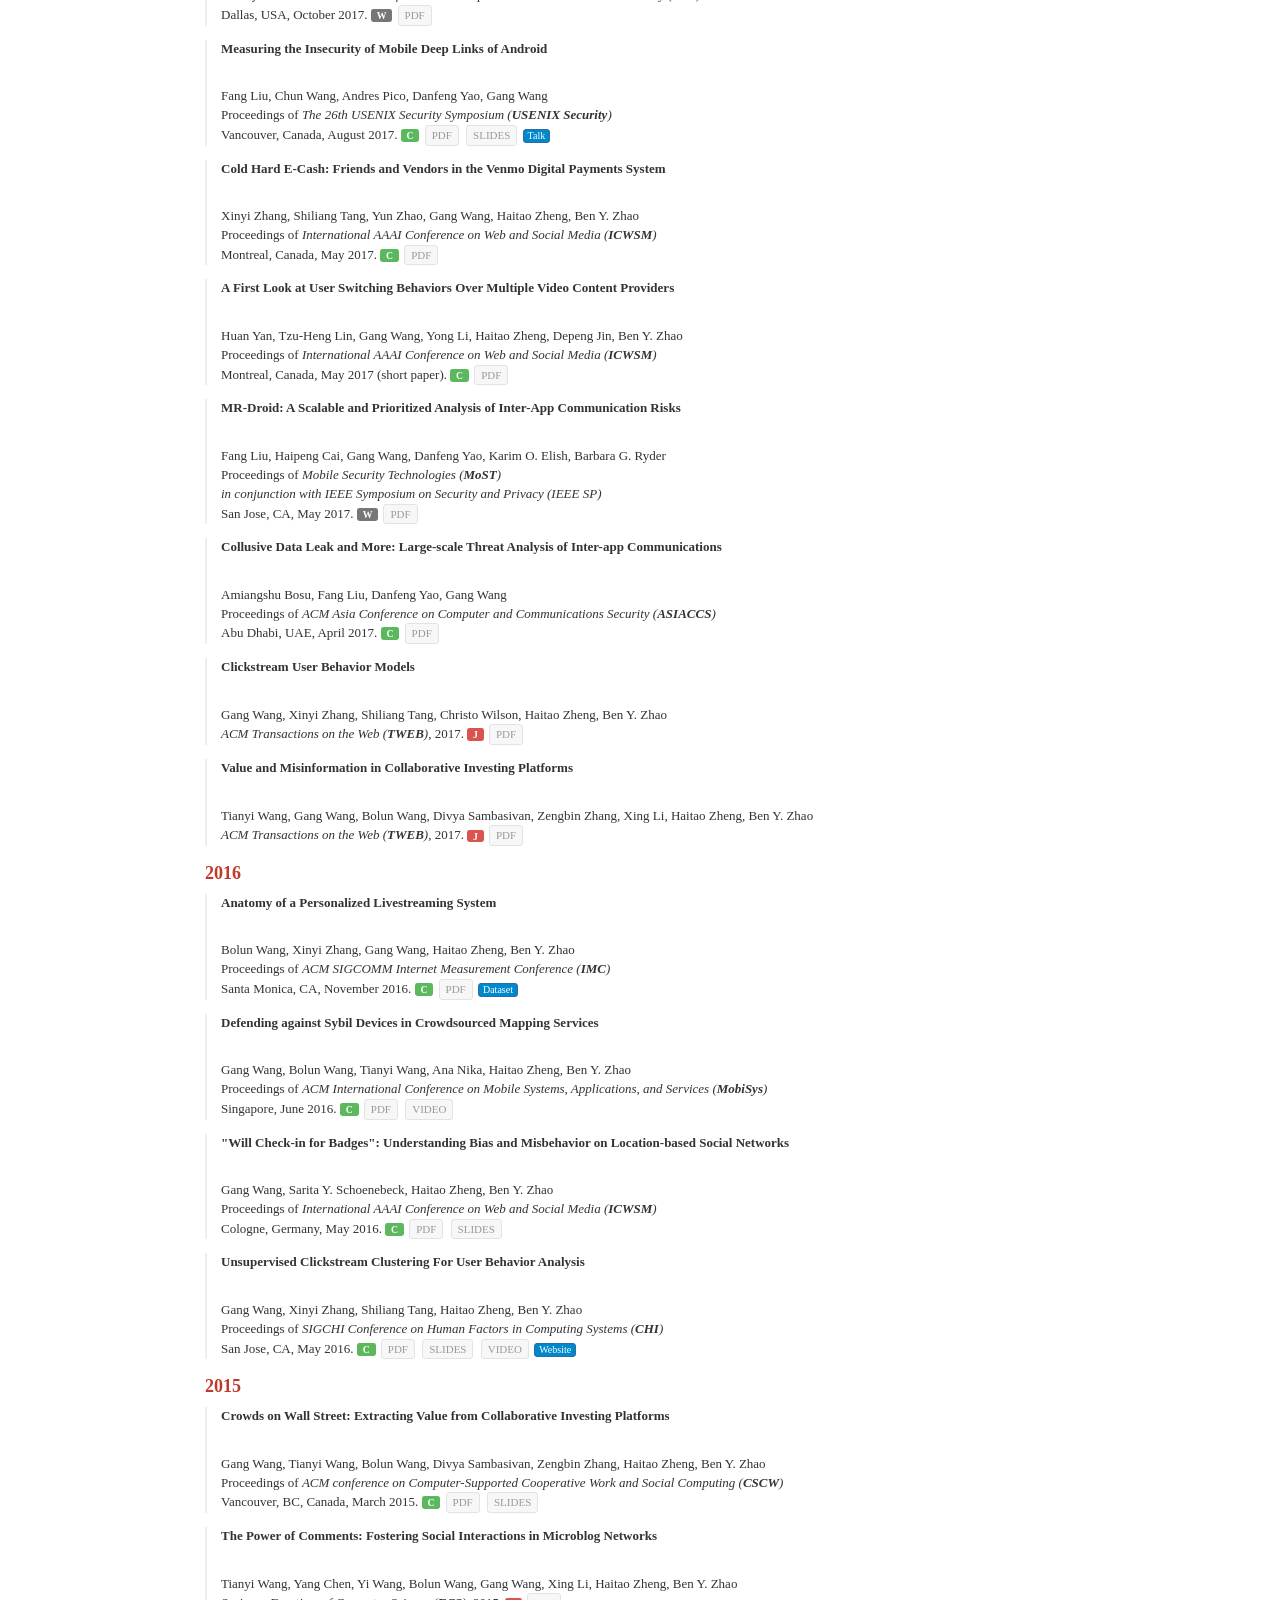
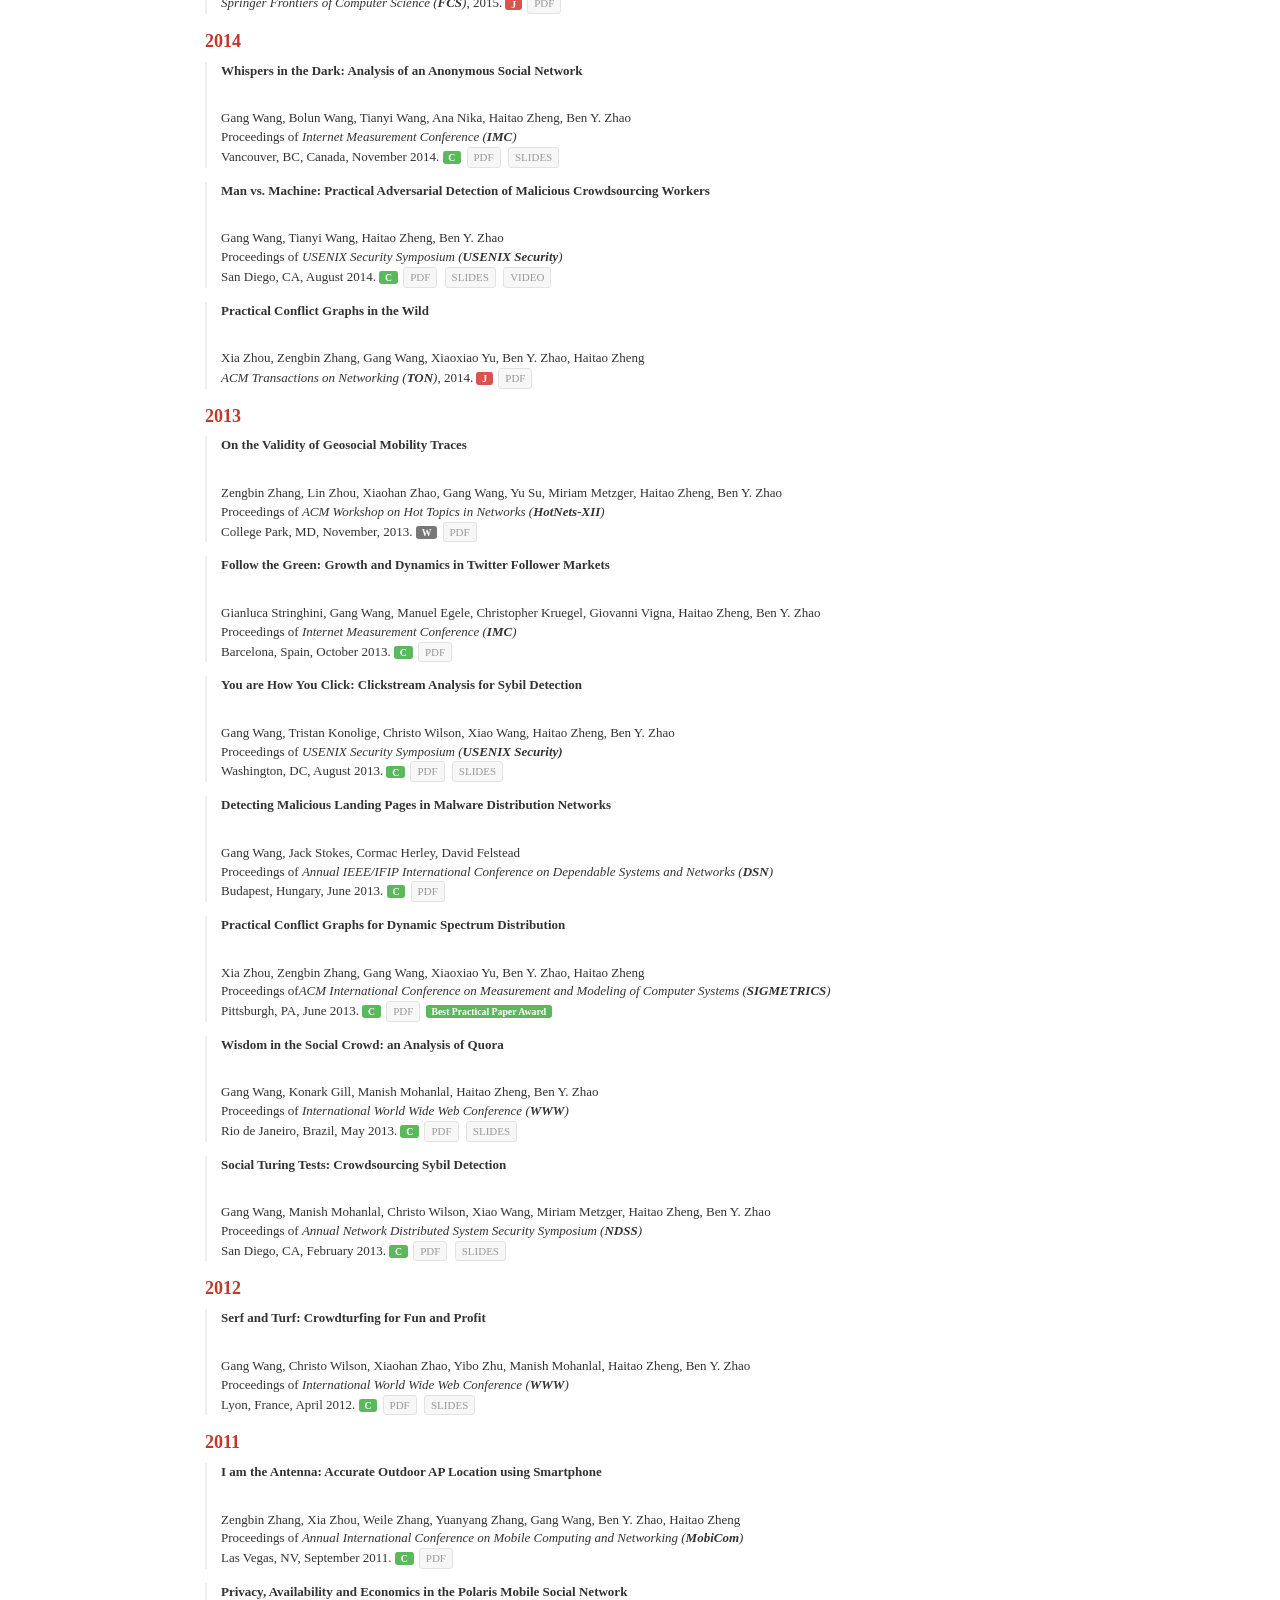
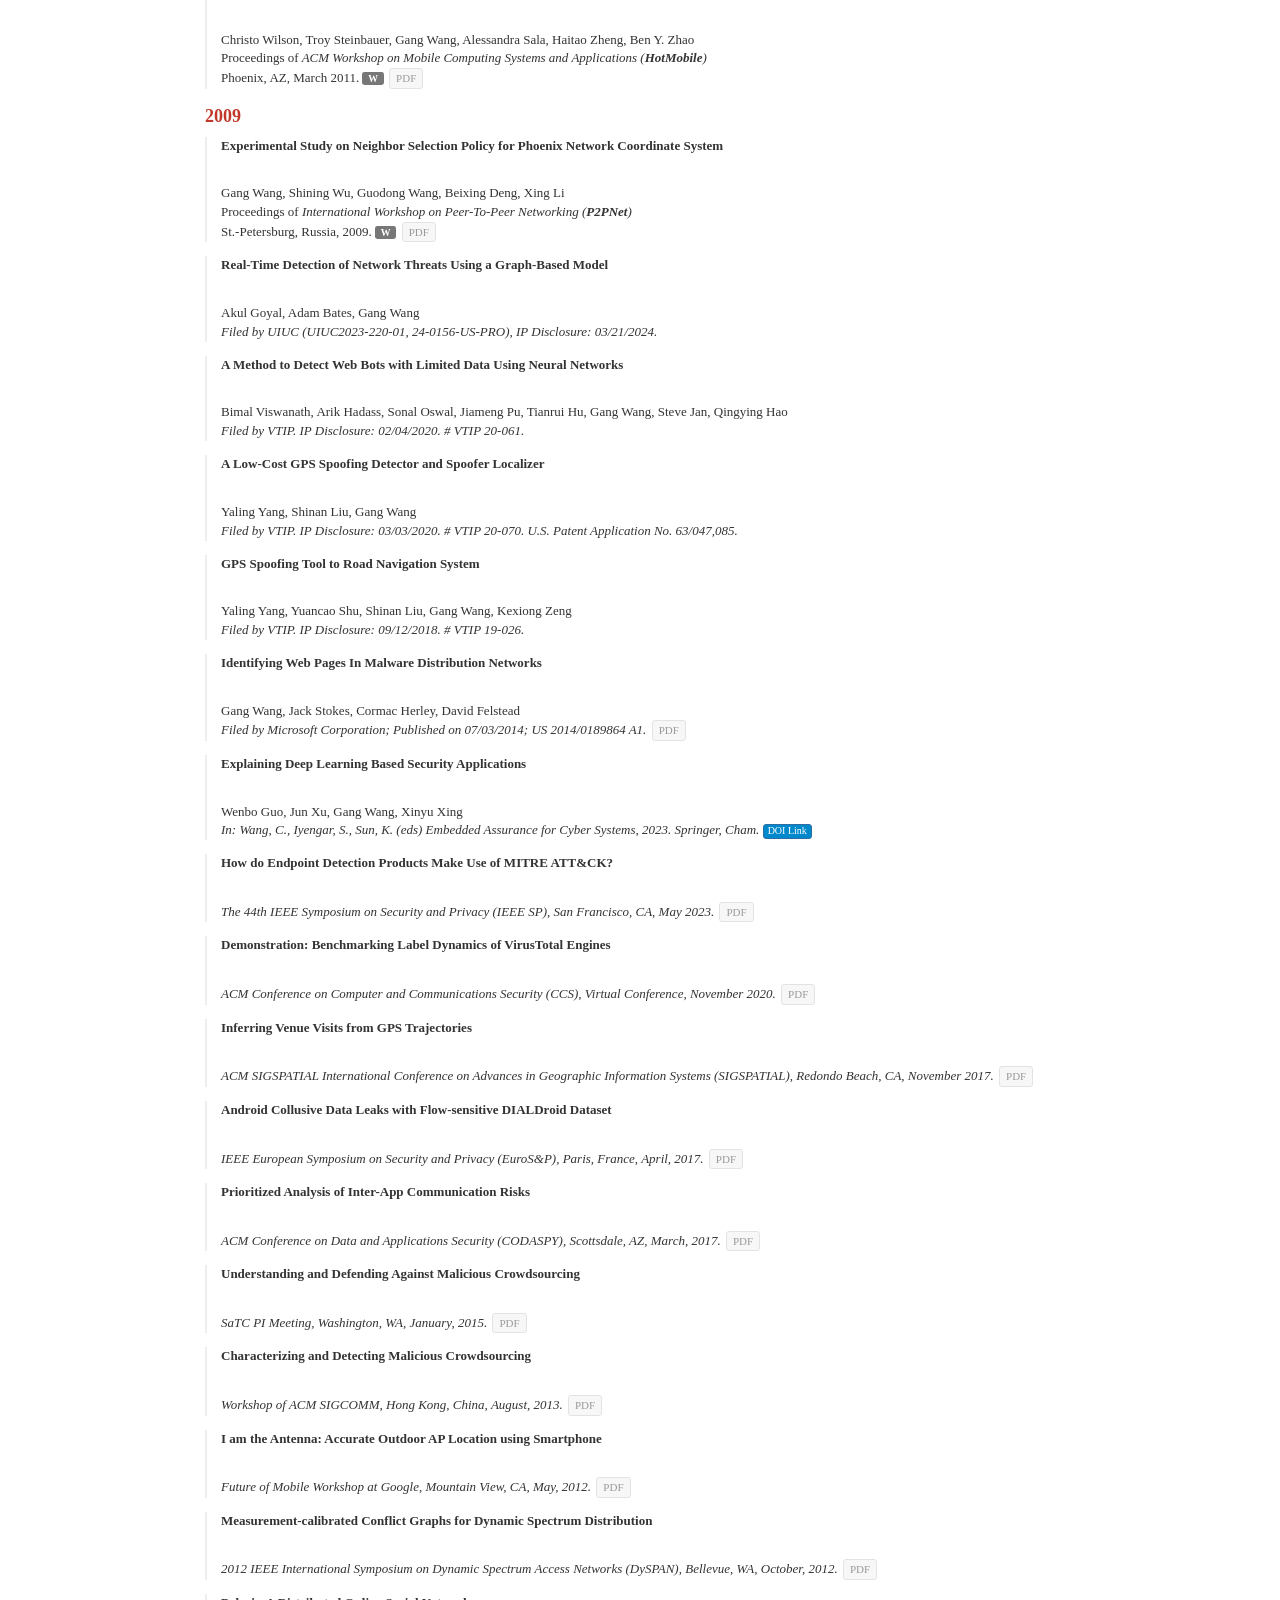
==== commit fed06258: "Make /gangwang/ the canonical address The site now lives only at https://xx3416.github.io/gangwang/;" ====
--- a/index.html
+++ b/index.html
@@ -1,413 +1,15 @@
 <!DOCTYPE html>
 <html lang="en">
 <head>
-  <meta http-equiv="Content-Type" content="text/html; charset=UTF-8">
   <meta charset="utf-8">
-  <meta http-equiv="X-UA-Compatible" content="IE=edge">
   <title>Gang Wang</title>
-  <meta name="description" content="Personal homepage of Gang Wang, a Research Scientist at ByteDance and Associate Professor of Computer Science at the University of Illinois Urbana-Champaign (on academic leave since June 2025).">
-  <meta name="author" content="Gang Wang">
-  <link rel="icon" type="image/svg+xml" href="image/avatar.svg">
-
-  <link href="css/bootstrap.css" rel="stylesheet" media="screen">
-  <link href="css/non-responsive.css" rel="stylesheet">
-  <link href="css/site.css" rel="stylesheet" media="screen">
-  <script src="css/jquery-1.10.2.min.js"></script>
-  <script src="css/bootstrap.min.js"></script>
+  <link rel="canonical" href="https://xx3416.github.io/gangwang/">
+  <meta http-equiv="refresh" content="0; url=https://xx3416.github.io/gangwang/#home">
+  <script>
+    window.location.replace("https://xx3416.github.io/gangwang/" + (window.location.hash || "#home"));
+  </script>
 </head>
-
-<body id="home">
-
-  <div class="navbar navbar-default navbar-fixed-top">
-    <div class="container">
-      <a class="navbar-brand" href="#home">Gang Wang</a>
-      <a class="navbar-brand affiliation-brand" href="#home"><span class="affiliation">ByteDance</span></a>
-
-      <button class="navbar-toggle collapsed" type="button" data-toggle="collapse" data-target="#navbar-main" aria-expanded="false">
-        <span class="icon-bar"></span>
-        <span class="icon-bar"></span>
-        <span class="icon-bar"></span>
-      </button>
-
-      <div class="navbar-collapse collapse" id="navbar-main">
-        <ul class="nav navbar-nav navbar-right">
-          <li><a href="#home">Home</a></li>
-          <li><a href="#about">About</a></li>
-          <li><a href="#publications">Publications</a></li>
-          <li><a href="#press">Press</a></li>
-          <li><a href="#activities">Activities</a></li>
-          <li><a href="#datasets">Datasets</a></li>
-          <li><a href="#news-archive">News</a></li>
-        </ul>
-      </div>
-    </div>
-  </div>
-
-  <div class="container page-wrap">
-
-    <header class="profile-header">
-      <img class="avatar-lg" src="image/avatar.svg" alt="Gang Wang" />
-      <div class="profile-text">
-        <h1>Gang Wang</h1>
-        <p class="profile-role">Research Scientist &middot; ByteDance</p>
-        <p class="profile-note">On academic leave from the University of Illinois Urbana-Champaign since June 2025</p>
-      </div>
-    </header>
-
-    <section id="about" class="page-section">
-      <h2>About</h2>
-
-            <p id="about">I am a <b>Research Scientist at ByteDance</b>, currently on <b>academic leave from the
-            University of Illinois Urbana-Champaign (UIUC) since June 2025</b>. Before that, I was an
-            Associate Professor of Computer Science in the
-            <a href="https://siebelschool.illinois.edu">Siebel School of Computing and Data Science</a> at
-            <a href="https://illinois.edu/">UIUC</a>, and the Associate Director of the
-            <a href="https://asks.grainger.illinois.edu/">Capital One Illinois Center for Generative AI Safety, Knowledge Systems, and Cybersecurity (ASKS)</a>.
-            I am also affiliated with the
-            <a href="https://ece.illinois.edu/">Department of Electrical and Computer Engineering</a> (by courtesy),
-            <a href="https://spri.engr.illinois.edu/">Security and Privacy Research at Illinois (SPRAI)</a>,
-            <a href="http://informatics.web.illinois.edu/faculty-affiliates/">Informatics Programs of School of Information Sciences</a>, and
-            <a href="https://csl.illinois.edu/">Coordinated Science Laboratory (CSL)</a>.
-            My research aims to make it easier to build explainable and robust data-driven solutions to safeguard Internet systems and augment human's ability to perform security-related tasks. I am interested in a range of topics in Security and Privacy, Machine Learning, and Internet Measurement. My recent projects are focused on the security of social computing systems, cybercrime, adversarial machine learning, and machine learning explanation. I actively publish in conferences such as Usenix Security/CCS/NDSS/Oakland, IMC/WWW, and IMWUT/CHI.
-            I am a recipient of the <b>NSF CAREER Award</b> (2018), <b>Amazon Research Award</b> (2021),
-            <b>Google Faculty Research Award</b> (2017), <b>IMWUT Distinguished Paper Award</b> (2019),
-            <b>ACM CCS Outstanding Paper Award</b> (2018), and
-            <b>SIGMETRICS Best Practical Paper Award</b> (2013).</p>
-
-            <p>
-            I am part of the NSF AI Institute for Agent-based Cyber Threat Intelligence and Operation (<a href="https://action.ucsb.edu/research">ACTION</a>)
-            and the Expedition Project for Learning Directed Operating System (<a href="https://ldos.utexas.edu">LDOS</a>).</p>
-
-            <p>
-            Before joining UIUC, I worked as an Assistant Professor at Virginia Tech from 2016 to 2019. I obtained my Ph.D. from UC Santa Barbara in 2016 under the supervision of Ben Y. Zhao and Heather Zheng. I received my bachelor's degree from Tsinghua University in 2010. I spent two summers at Microsoft Research Redmond in 2011 and 2014.</p>
-
-    </section>
-
-    <section id="publications" class="page-section">
-      <h2>Publications</h2>
-      <p class="text-muted"><small>The documents listed below have been provided by the contributing authors as a means to ensure timely dissemination of scholarly and technical work on a noncommercial basis. Copyright and all rights therein are maintained by the authors or by other copyright holders.</small></p>
-      <p class="text-muted"><small>
-        <span class="label label-success">C</span> Conference Proceeding |
-        <span class="label label-danger">J</span> Journal Article |
-        <span class="label label-default">W</span> Workshop Proceeding
-      </small></p>
-<h4 class="pub-year">2025</h4>
-            <ul>
-              <li><p><strong>PurpCode: Reasoning for Safer Code Generation</strong></p><br /> Jiawei Liu, Nirav Diwan, Zhe Wang, Haoyu Zhai, Xiaona Zhou, Kiet A. Nguyen, Tianjiao Yu, Muntasir Wahed, Yinlin Deng, Hadjer Benkraouda, Yuxiang Wei, Lingming Zhang, Ismini Lourentzou, Gang Wang <br /> Proceedings of <em>The Thirty-Ninth Annual Conference on Neural Information Processing Systems (<strong>NeurIPS</strong>)</em> <br/> San Diego, CA, December 2025. <span class="label label-success">C</span> <span class="offlink">PDF</span> <span class="label label-success">Winner of Amazon Nova AI Challenge 2025</span> </li>
-              <li><p><strong>MOCHA: Are Code Language Models Robust Against Multi-Turn Malicious Coding Prompts?</strong></p><br /> Muntasir Wahed, Xiaona Zhou, Kiet A. Nguyen, Tianjiao Yu, Nirav Diwan, Gang Wang, Dilek Hakkani-Tür, Ismini Lourentzou<br /> Proceedings of <em>the 2025 Conference on Empirical Methods in Natural Language Processing (<strong>EMNLP</strong>) -- Findings</em> <br/> Suzhou, China, November 2025. <span class="label label-success">C</span> <span class="offlink">PDF</span> </li>
-              <li><p><strong>Can You Walk Me Through It? Explainable SMS Phishing Detection using LLM-based Agents</strong></p><br /> Yizhu Wang, Haoyu Zhai, Chenkai Wang, Qingying Hao, Nick A. Cohen, Roopa Foulger, Jonathan A. Handler, Gang Wang<br /> Proceedings of <em>the 21st Symposium on Usable Privacy and Security (<strong>SOUPS</strong>)</em> <br /> Seattle, WA, August 2025. <span class="label label-success">C</span> <span class="offlink">PDF</span> </li>
-              <li><p><strong>Email Spoofing with SMTP Smuggling: How the Shared Email Infrastructures Magnify this Vulnerability</strong></p><br /> Chuhan Wang, Chenkai Wang, Songyi Yang, Sophia Liu, Jianjun Chen, Haixin Duan, Gang Wang<br /> Proceedings of <em>The 34th USENIX Security Symposium (<strong>USENIX Security</strong>)</em> <br /> Seattle, WA, August 2025. <span class="label label-success">C</span> <span class="offlink">PDF</span> </li>
-              <li><p><strong>SoK: Towards Effective Automated Vulnerability Repair</strong></p><br /> Ying Li, Faysal Hossain Shezan, Bomin Wei, Gang Wang, Yuan Tian<br /> Proceedings of <em>The 34th USENIX Security Symposium (<strong>USENIX Security</strong>)</em> <br /> Seattle, WA, August 2025. <span class="label label-success">C</span> <span class="offlink">PDF</span> </li>
-              <li><p><strong>The Emperor's New Clothes in Benchmarking? A Rigorous Examination of Mitigation Strategies for LLM Benchmark Data Contamination</strong></p><br /> Yifan Sun, Han Wang, Dongbai Li, Gang Wang, Huan Zhang<br /> Proceedings of <em>The 42nd International Conference on Machine Learning (<strong>ICML</strong>)</em> <br /> Vancouver, Canada, July 2025. <span class="label label-success">C</span> <span class="offlink">PDF</span> </li>
-              <li><p><strong>Towards Continuous Integrity Attestation and Its Challenges in Practice: A Case Study of Keylime</strong></p><br /> Margie Ruffin, Chenkai Wang, Gheorghe Almasi, Abdulhamid Adebayo, Hubertus Franke, Gang Wang<br /> Proceedings of <em>The Annual IEEE/IFIP International Conference on Dependable Systems and Networks (<strong>DSN</strong>)</em> <br /> Naples, Italy, June 2025. <span class="label label-success">C</span> <span class="offlink">PDF</span> </li>
-              <li><p><strong>Steering Away from Harm: An Adaptive Approach to Defending Vision Language Model Against Jailbreaks</strong></p><br /> Han Wang, Gang Wang, Huan Zhang<br /> Proceedings of <em>The IEEE/CVF Computer Vision and Pattern Recognition Conference (<strong>CVPR</strong>)</em> <br /> Nashville, TN, June 2025. <span class="label label-success">C</span> <span class="offlink">PDF</span> </li>
-              <li><p><strong>A Study of Training Strategies on Enhancing Human Detection of Deepfake Images</strong></p><br /> Aiping Xiong, Haeseung Seo, Ester C. Chen, Margie Ruffin, Gang Wang, Dongwon Lee<br /> Proceedings of <em>The International AAAI Conference on Web and Social Media (<strong>ICWSM</strong>)</em> <br /> Copenhagen, Denmark, June 2025. <span class="label label-success">C</span> <span class="offlink">PDF</span> </li>
-              <li><p><strong>You Can’t Judge a Binary by Its Header: Data-Code Separation for Non-Standard ARM Binaries using Pseudo Labels</strong></p><br /> Hadjer Benkraouda, Nirav Diwan, Gang Wang<br /> Proceedings of <em>the 46th IEEE Symposium on Security and Privacy (<strong>IEEE SP</strong>)</em> <br /> San Francisco, CA, May 2025. <span class="label label-success">C</span> <span class="offlink">PDF</span> </li>
-              <li><p><strong>SoK: On the Offensive Potential of AI</strong></p><br /> Saskia Laura Schröer, Giovanni Apruzzese, Soheil Human, Pavel Laskov, Hyrum S. Anderson, Edward W.N. Bernroider, Aurore Fass, Ben Nassi, Vera Rimmer, Fabio Roli, Samer Salam, Ashley Shen, Ali Sunyaev, Tim Wadhwa-Brown, Isabel Wagner, Gang Wang<br /> Proceedings of <em>The IEEE Secure and Trustworthy Machine Learning Conference (<strong>SaTML</strong>)</em> <br /> Copenhagen, Denmark, April 2025. <span class="label label-success">C</span> <span class="offlink">PDF</span> </li>
-              <li><p><strong>The Emperor's New Clothes in Benchmarking? A Rigorous Examination of Mitigation Strategies for LLM Benchmark Data Contamination</strong></p><br /> Yifan Sun, Han Wang, Dongbai Li, Gang Wang, Huan Zhang<br /> Proceedings of <em>the ICLR Workshop on Navigating and Addressing Data Problems for Foundation Models (<strong>DATA-FM</strong>)</em> <br /> in conjunction with IEEE/CVF Computer Vision and Pattern Recognition Conference (CVPR)<br /> Singapore, April 2025. <span class="label label-default">W</span> <span class="offlink">PDF</span> </li>
-            </ul>
-<h4 class="pub-year">2024</h4>
-            <ul>
-              <li><p><strong>Self-Supervised Probability Imputation to Estimate the External-Natural Cause of Injury Matrix</strong></p><br /> Pirouz Naghavi, Erica Naghavi, Gang Wang, Liane Ong<br /> Proceedings of <em>Machine Learning for Health Symposium (<strong>ML4H</strong>)</em> <br /> Vancouver, Canada, December 2024. <span class="label label-success">C</span> <span class="offlink">PDF</span> </li>
-              <li><p><strong>How do Endpoint Detection Products use the MITRE ATT&CK Framework?</strong></p><br /> Apurva Virkud, Muhammad Adil Inam, Andy Riddle, Jason Liu, Gang Wang, Adam Bates<br /> Proceedings of <em>The 33rd USENIX Security Symposium (<strong>USENIX Security</strong>)</em> <br /> Philadelphia, PA, August 2024. <span class="label label-success">C</span> <span class="offlink">PDF</span> <span class="label label-success">Artifacts Available, Artifacts Functional, Results Reproduced</span> </li>
-              <li><p><strong>It Doesn't Look Like Anything to Me: Using Diffusion Model to Subvert Visual Phishing Detectors</strong></p><br /> Qingying Hao, Nirav Diwan, Ying Yuan, Giovanni Apruzzese, Mauro Conti, Gang Wang<br /> Proceedings of <em>The 33rd USENIX Security Symposium (<strong>USENIX Security</strong>)</em> <br /> Philadelphia, PA, August 2024. <span class="label label-success">C</span> <span class="offlink">PDF</span> </li>
-              <li><p><strong>True Attacks, Attack Attempts, or Benign Triggers? An Empirical Measurement of Network Alerts in a Security Operations Center</strong></p><br /> Limin Yang, Zhi Chen, Chenkai Wang, Zhenning Zhang, Sushruth Booma, Phuong Cao, Constantin Adam, Alex Withers, Zbigniew Kalbarczyk, Ravishankar K. Iyer, Gang Wang<br /> Proceedings of <em>The 33rd USENIX Security Symposium (<strong>USENIX Security</strong>)</em> <br /> Philadelphia, PA, August 2024. <span class="label label-success">C</span> <span class="offlink">PDF</span> </li>
-              <li><p><strong>RICE: Breaking Through the Training Bottlenecks of Reinforcement Learning with Explanation</strong></p><br /> Zelei Cheng, Xian Wu, Jiahao Yu, Sabrina Yang, Gang Wang, Xinyu Xing<br /> Proceedings of <em>the 41st International Conference on Machine Learning (<strong>ICML</strong>)</em> <br /> Vienna, Austria, July 2024 <span class="label label-success">C</span> <span class="offlink">PDF</span> <span class="label label-success">Spotlight</span> </li>
-              <li><p><strong>Does It Matter Who Said It? Exploring the Impact of Deepfake-Enabled Profiles On User Perception Towards Disinformation</strong></p><br /> Margie Ruffin, Haeseung Seo, Aiping Xiong, Gang Wang<br /> Proceedings of <em>The International AAAI Conference on Web and Social Media (<strong>ICWSM</strong>)</em> <br /> Buffalo, NY, June 2024. <span class="label label-success">C</span> <span class="offlink">PDF</span> </li>
-              <li><p><strong>Practical Region-level Attack against Segment Anything Models</strong></p><br /> Yifan Shen, Zhengyuan Li, and Gang Wang<br /> Proceedings of <em>The IEEE CVPR Workshop on Fair, Data-efficient, and Trusted Computer Vision (<strong>TCV</strong>)</em> <br /> in conjunction with IEEE/CVF Computer Vision and Pattern Recognition Conference (CVPR)<br /> Seattle, WA, June 2024. <span class="label label-default">W</span> <span class="offlink">PDF</span> </li>
-              <li><p><strong>It's Trying Too Hard To Look Real: Deepfake Moderation Mistakes and Identity-Based Bias</strong></p><br /> Jaron Mink, Miranda Wei, Collins W. Munyendo, Kurt Hugenberg, Tadayoshi Kohno, Elissa M. Redmiles, Gang Wang<br /> Proceedings of <em>ACM CHI Conference on Human Factors in Computing Systems (<strong>CHI</strong>)</em> <br /> Honolulu, HI, May 2024. <span class="label label-success">C</span> <span class="offlink">PDF</span> </li>
-              <li><p><strong>VeriSMS: A Message Verification System for Inclusive Patient Outreach against Phishing Attacks</strong></p><br /> Chenkai Wang, Zhuofan Jia, Hadjer Benkraouda, Cody Zevnik, Nicholas Heuermann, Roopa Foulger, Jonathan A. Handler, Gang Wang<br /> Proceedings of <em>ACM CHI Conference on Human Factors in Computing Systems (<strong>CHI</strong>)</em> <br /> Honolulu, HI, May 2024. <span class="label label-success">C</span> <span class="offlink">PDF</span> </li>
-              <li><p><strong>Are Adversarial Phishing Webpages a Threat in Reality? Understanding the Users’ Perception of Adversarial Webpages</strong></p><br /> Ying Yuan, Qingying Hao, Giovanni Apruzzese, Mauro Conti, and Gang Wang<br /> Proceedings of <em>The ACM Web Conference (<strong>WWW</strong>)</em> <br /> Singapore, May 2024. <span class="label label-success">C</span> <span class="offlink">PDF</span> <span class="label label-success">Oral</span> </li>
-              <li><p><strong>R-CAID: Embedding Root Cause Analysis within Provenance-based Intrusion Detection</strong></p><br /> Akul Goyal, Gang Wang, Adam Bates<br /> Proceedings of <em>The 45th IEEE Symposium on Security and Privacy (<strong>IEEE SP</strong>)</em> <br /> San Francisco, CA, May 2024. <span class="label label-success">C</span> <span class="offlink">PDF</span> </li>
-              <li><p><strong>FreePart: Hardening Data Processing Software via Framework-based Partitioning and Isolation</strong></p><br /> Ali Ahad, Gang Wang, Chung Hwan Kim, Suman Jana, Zhiqiang Lin, Yonghwi Kwon<br /> Proceedings of <em>the ACM International Conference on Architectural Support for Programming Languages and Operating Systems (<strong>ASPLOS</strong>)</em> <br /> CA, March 2024. <span class="label label-success">C</span> <span class="offlink">PDF</span> </li>
-            </ul>
-<h4 class="pub-year">2023</h4>
-            <ul>
-              <li><p><strong>On a Foundation Model for Operating Systems</strong></p><br /> Divyanshu Saxena, Nihal Sharma, Donghyun Kim, Rohit Dwivedula, Jiayi Chen, Chenxi Yang, Sriram Ravula, Zichao Hu, Aditya Akella, Sebastian Angel, Joydeep Biswas, Swarat Chaudhuri, Isil Dillig, Alex Dimakis, Daehyeok Kim, Christopher Rossbach, Gang Wang<br /> Proceedings of <em>Machine Learning for Systems Workshop (<strong>MLSys</strong>)</em> <br /> in conjunction with Conference on Neural Information Processing Systems (NeurIPS)<br /> New Orleans, LA, December 2023. <span class="label label-default">W</span> <span class="offlink">PDF</span> </li>
-              <li><p><strong>How to Cover up Anomalous Accesses to Electronic Health Records</strong></p><br /> Xiaojun Xu, Qingying Hao, Zhuolin Yang, Bo Li, David Liebovitz, Gang Wang, Carl Gunter<br /> Proceedings of <em>The 32nd USENIX Security Symposium (<strong>USENIX Security</strong>)</em> <br /> Anaheim, CA, August 2023. <span class="label label-success">C</span> <span class="offlink">PDF</span> </li>
-              <li><p><strong>AIRS: Explanation for Deep Reinforcement Learning based Security Applications</strong></p><br /> Jiahao Yu, Wenbo Guo, Qi Qin, Gang Wang, Ting Wang, Xinyu Xing<br /> Proceedings of <em>The 32nd USENIX Security Symposium (<strong>USENIX Security</strong>)</em> <br /> Anaheim, CA, August 2023. <span class="label label-success">C</span> <span class="offlink">PDF</span> </li>
-              <li><p><strong>SenRev: Measurement of Personal Information Disclosure in Online Health Communities</strong></p><br /> Faysal Hossain Shezan, Minjun Long, David Hasani, Gang Wang, Yuan Tian<br /> Proceedings of <em>Privacy Enhancing Technologies Symposium (<strong>PoPETs/PETS</strong>)</em> <br /> Lausanne, Switzerland, July 2023. <span class="label label-success">C</span> <span class="offlink">PDF</span> </li>
-              <li><p><strong>Everybody’s Got ML, Tell Me What Else You Have: Practitioners' Perception of ML-Based Security Tools and Explanations</strong></p><br /> Jaron Mink, Hadjer Benkraouda, Limin Yang, Arridhana Ciptadi, Ali Ahmadzadeh, Daniel Votipka, Gang Wang<br /> Proceedings of <em>The 44th IEEE Symposium on Security and Privacy (<strong>IEEE SP</strong>)</em> <br /> San Francisco, CA, May 2023. <span class="label label-success">C</span> <span class="offlink">PDF</span> </li>
-              <li><p><strong>Jigsaw Puzzle: Selective Backdoor Attack to Subvert Malware Classifiers</strong></p><br /> Limin Yang, Zhi Chen, Jacopo Cortellazzi, Feargus Pendlebury, Kevin Tu, Fabio Pierazzi, Lorenzo Cavallaro, Gang Wang.<br /> Proceedings of <em>The 44th IEEE Symposium on Security and Privacy (<strong>IEEE SP</strong>)</em> <br /> San Francisco, CA, May 2023. <span class="label label-success">C</span> <span class="offlink">PDF</span> </li>
-              <li><p><strong>Design and Evaluation of Inclusive Email Security Indicators for People with Visual Impairments</strong></p><br /> Yaman Yu, Saidivya Ashok, Smirity Kaushik, Yang Wang, Gang Wang<br /> Proceedings of <em>The 44th IEEE Symposium on Security and Privacy (<strong>IEEE SP</strong>)</em> <br /> San Francisco, CA, May 2023. <span class="label label-success">C</span> <span class="offlink">PDF</span> </li>
-              <li><p><strong>Is It Overkill? Analyzing Feature-Space Concept Drift in Malware Detectors</strong></p><br /> Zhi Chen, Zhenning Zhang, Zeliang Kan, Limin Yang, Jacopo Cortellazzi, Feargus Pendlebury, Fabio Pierazzi, Lorenzo Cavallaro, Gang Wang<br /> Proceedings of <em>Deep Learning Security and Privacy Workshop (<strong>DLSP</strong>),</em> <br /> in conjunction with IEEE Symposium on Security and Privacy (IEEE SP)<br /> San Francisco, CA, May 2023. <span class="label label-default">W</span> <span class="offlink">PDF</span> </li>
-              <li><p><strong>Sometimes, You Aren’t What You Do: Mimicry Attacks against Provenance Graph Host Intrusion Detection Systems</strong></p><br /> Akul Goyal, Xueyuan Han, Gang Wang, Adam Bates<br /> Proceedings of <em>The Network and Distributed System Security Symposium (<strong>NDSS</strong>)</em> <br /> San Diego, CA, February 2023. <span class="label label-success">C</span> <span class="offlink">PDF</span> </li>
-              <li><p><strong>Explaining Why Fake Photos are Fake: Does It Work?</strong></p><br /> Margie Ruffin, Gang Wang, Kirill Levchenko<br /> Proceedings of <em>ACM International Conference on Supporting Group Work (<strong>GROUP</strong>)</em> <br />Sanibel Island, FL, January 2023. <span class="label label-success">C</span> <span class="offlink">PDF</span> </li>
-            </ul>
-<h4 class="pub-year">2022</h4>
-            <ul>
-              <li><p><strong>Casing the Vault: Security Analysis of Vault Applications</strong></p><br /> Margie Ruffin, Israel Lopez-Toledo, Kirill Levchenko, Gang Wang<br /> Proceedings of <em>Workshop on Privacy in the Electronic Society (<strong>WPES</strong>)</em>, <br /> in conjunction with ACM Conference on Computer and Communications Security (CCS)<br /> Los Angeles, CA, November 2022. <span class="label label-default">W</span> <span class="offlink">PDF</span> </li>
-              <li><p><strong>DeepPhish: Understanding User Trust Towards Artificially Generated Profiles in Online Social Networks</strong></p><br /> Jaron Mink, Licheng Luo, Natã M. Barbosa, Olivia Figueira, Yang Wang, Gang Wang<br /> Proceedings of <em>The 31st USENIX Security Symposium (<strong>USENIX Security</strong>)</em><br /> Boston, MA, August 2022. <span class="label label-success">C</span> <span class="offlink">PDF</span> <a href="https://jaronm.ink/deepphish/" class="btn btn-primary btn-xs">Website</a> <span class="label label-success">Artifacts Available, Artifacts Functional, Results Reproduced</span> </li>
-              <li><p><strong>Revisiting Email Forwarding Security under the Authenticated Received Chain Protocol</strong></p><br /> Chenkai Wang, Gang Wang<br /> Proceedings of <em>The ACM Web Conference (<strong>WWW</strong>)</em><br /> Lyon, France. April 2022. <span class="label label-success">C</span> <span class="offlink">PDF</span> <span class="label label-success">Mozilla Bug Bounty $1,000</span> </li>
-              <li><p><strong>Beyond Bot Detection: Combating Fraudulent Online Survey Takers</strong></p><br /> Ziyi Zhang, Shuofei Zhu, Jaron Mink, Aiping Xiong, Linhai Song, Gang Wang<br /> Proceedings of <em>The ACM Web Conference (<strong>WWW</strong>)</em><br /> Lyon, France. April 2022. <span class="label label-success">C</span> <span class="offlink">PDF</span> </li>
-              <li><p><strong>An In-depth Analysis of Duplicated Linux Kernel Bug Reports</strong></p><br /> Dongliang Mu, Yuhang Wu, Yueqi Chen, Zhenpeng Lin, Chensheng Yu, Xinyu Xing, Gang Wang<br /> Proceedings of <em>The Network and Distributed System Security Symposium (<strong>NDSS</strong>)</em><br /> San Diego, CA, February 2022. <span class="label label-success">C</span> <span class="offlink">PDF</span> </li>
-            </ul>
-<h4 class="pub-year">2021</h4>
-            <ul>
-              <li><p><strong>Measuring DNS-over-HTTPS Performance Around the World</strong></p><br /> Rishabh Chhabra, Paul Murley, Deepak Kumar, Michael Bailey, Gang Wang<br /> Proceedings of <em>The ACM Internet Measurement Conference (<strong>IMC</strong>)</em><br /> Virtual Event, November 2021. <span class="label label-success">C</span> <span class="offlink">PDF</span> </li>
-              <li><p><strong>It's Not What It Looks Like: Manipulating Perceptual Hashing based Applications</strong></p><br /> Qingying Hao, Licheng Luo, Steve TK Jan, Gang Wang<br /> Proceedings of <em>The ACM Conference on Computer and Communications Security (<strong>CCS</strong>)</em><br /> Seoul, South Korea, November 2021. <span class="label label-success">C</span> <span class="offlink">PDF</span> <span class="offlink">Video</span> </li>
-              <li><p><strong>Who Am I? A Design Probe Exploring Real-Time Transparency About Online and Offline User Profiling Underlying Targeted Ads</strong></p><br /> Natã Miccael Barbosa, Gang Wang, Blase Ur, Yang Wang<br /> Proceedings of <em>The ACM on Interactive, Mobile, Wearable and Ubiquitous Technologies (<strong>IMWUT/UbiComp</strong>)</em><br /> September 2021. <span class="label label-success">C</span> <span class="offlink">PDF</span> </li>
-              <li><p><strong>Double-Cross Attacks: Subverting Active Learning Systems</strong></p><br /> Jose Rodrigo Sanchez Vicarte, Gang Wang, Christopher Fletcher<br /> Proceedings of <em>The 30th USENIX Security Symposium (<strong>USENIX Security</strong>)</em><br /> Vancouver, BC, Canada, August 2021. <span class="label label-success">C</span> <span class="offlink">PDF</span> </li>
-              <li><p><strong>CADE: Detecting and Explaining Concept Drift Samples for Security Applications</strong></p><br /> Limin Yang, Wenbo Guo, Qingying Hao, Arridhana Ciptadi, Ali Ahmadzadeh, Xinyu Xing, Gang Wang<br /> Proceedings of <em>The 30th USENIX Security Symposium (<strong>USENIX Security</strong>)</em><br /> Vancouver, BC, Canada, August 2021. <span class="label label-success">C</span> <span class="offlink">PDF</span> <span class="offlink">Supplementary</span> <span class="label label-success">Artifact Evaluated</span> </li>
-              <li><p><strong>Assessing Browser-level Defense against IDN-based Phishing</strong></p><br /> Hang Hu*, Steve T.K. Jan*, Yang Wang, Gang Wang<br /> Proceedings of <em>The 30th USENIX Security Symposium (<strong>USENIX Security</strong>)</em><br /> Vancouver, BC, Canada, August 2021. <span class="label label-success">C</span> <span class="offlink">PDF</span> <br /> <small>(*Co-first authors with equal contribution) </small> </li>
-              <li><p><strong>Stars Can Tell: A Robust Method to Defend against GPS Spoofing using Off-the-shelf Chipset</strong></p><br /> Shinan Liu*, Xiang Cheng*, Hanchao Yang, Yuanchao Shu, Xiaoran Weng, Ping Guo, Kexiong (Curtis) Zeng, Gang Wang, Yaling Yang<br /> Proceedings of <em>The 30th USENIX Security Symposium (<strong>USENIX Security</strong>)</em><br /> Vancouver, BC, Canada, August 2021. <span class="label label-success">C</span> <span class="offlink">PDF</span> <a href="https://sites.google.com/uchicago.edu/starscantell" class="btn btn-primary btn-xs">Website</a> <a href="https://drive.google.com/drive/folders/1LlvrtDNnt_MIO7oNHhA9LEjyiPK8U2oT?usp=sharing" class="btn btn-primary btn-xs">Data</a> <span class="label label-success">Artifact Evaluated</span> <br /> <small>(*Co-first authors with equal contribution) </small> </li>
-              <li><p><strong>Measuring User Perception for Detecting Unexpected Access to Sensitive Resource in Mobile Apps</strong></p><br /> Trung Tin Nguyen, Duc Cuong Nguyen, Michael Schilling, Gang Wang, Michael Backes<br /> Proceedings of <em>The ACM Asia Conference on Computer and Communications Security (<strong>ASIACCS</strong>)</em><br /> Hong Kong, June 2021. <span class="label label-success">C</span> <span class="offlink">PDF</span> </li>
-              <li><p><strong>BODMAS: An Open Dataset for Learning based Temporal Analysis of PE Malware</strong></p><br /> Limin Yang, Arridhana Ciptadi, Ali Ahmadzadeh, Gang Wang<br /> Proceedings of <em>Deep Learning and Security Workshop (<strong>DLS</strong>)</em>, <br /> in conjunction with IEEE Symposium on Security and Privacy (IEEE SP)<br /> May 2021. <span class="label label-default">W</span> <span class="offlink">PDF</span> <a href="https://whyisyoung.github.io/BODMAS/" class="btn btn-primary btn-xs">Data</a> </li>
-              <li><p><strong>FARE: Enabling Fine-grained Attack Categorization under Low-quality Labeled Data</strong></p><br /> Junjie Liang, Wenbo Guo, Tongbo Luo, Vasant Honavar, Gang Wang, Xinyu Xing<br /> Proceedings of <em>The Network and Distributed System Security Symposium (<strong>NDSS</strong>)</em><br /> Virtual Conference, February 2021. <span class="label label-success">C</span> <span class="offlink">PDF</span> </li>
-            </ul>
-<h4 class="pub-year">2020</h4>
-            <ul>
-              <li><p><strong>VerHealth: Vetting Medical Voice Applications through Policy Enforcement</strong></p><br /> Faysal Hossain Shezan, Hang Hu, Gang Wang, Yuan Tian<br /> Proceedings of <em>The ACM on Interactive, Mobile, Wearable and Ubiquitous Technologies (<strong>IMWUT/UbiComp</strong>)</em><br /> December 2020. <span class="label label-success">C</span> <span class="offlink">PDF</span></li>
-              <li><p><strong>Measuring and Modeling the Label Dynamics of Online Anti-Malware Engines</strong></p><br /> Shuofei Zhu, Jianjun Shi, Limin Yang, Boqin Qin, Ziyi Zhang, Linhai Song, Gang Wang<br /> Proceedings of <em>The 29th USENIX Security Symposium (<strong>USENIX Security</strong>)</em><br /> Boston, MA, August 2020. <span class="label label-success">C</span> <span class="offlink">PDF</span> <a href="https://sfzhu93.github.io/projects/vt/index.html" class="btn btn-primary btn-xs">Data</a> <span class="label label-success">Artifact Evaluated</span></li>
-              <li><p><strong>Throwing Darts in the Dark? Detecting Bots with Limited Data using Neural Data Augmentation</strong></p><br /> Steve T.K. Jan, Qingying Hao, Tianrui Hu, Jiameng Pu, Sonal Oswal, Gang Wang, Bimal Viswanath<br /> Proceedings of <em>The 41st IEEE Symposium on Security and Privacy (<strong>IEEE SP</strong>)</em><br /> San Francisco, CA, May 2020. <span class="label label-success">C</span> <span class="offlink">PDF</span> <a href="https://www.youtube.com/watch?v=oW0tMLzqfb8" class="btn btn-primary btn-xs">Video</a> </li>
-              <li><p><strong>A Case Study of the Security Vetting Process of Smart-home Assistant Applications</strong></p><br /> Hang Hu, Limin Yang, Shihan Lin, Gang Wang<br /> Proceedings of <em>IEEE Workshop on the Internet of Safe Things (<strong>SafeThings</strong>)</em>, <br/> in conjunction with IEEE Symposium on Security and Privacy (IEEE SP)<br /> San Francisco, CA, May 2020. <span class="label label-default">W</span> <span class="offlink">PDF</span> </li>
-              <li><p><strong>Read Between the Lines: An Empirical Measurement of Sensitive Applications of Voice Personal Assistant Systems</strong></p><br /> Faysal Hossain Shezan, Hang Hu, Jiamin Wang, Gang Wang, Yuan Tian<br /> Proceedings of <em>The Web Conference (<strong>WWW</strong>)</em><br /> Taipei, April 2020. <span class="label label-success">C</span> <span class="offlink">PDF</span> <a href="https://github.com/faysalhossain2007/Read-Between-the-Lines-An-Empirical-Measurement-of-Sensitive-Applications-of-Voice-Personal-Assista" class="btn btn-primary btn-xs">Data</a> </li>
-              <li><p><strong>Linking Multiple User Identities of Multiple Services from Massive Mobility Traces</strong></p><br /> Huandong Wang, Yong Li, Gang Wang, Depeng Jin<br /> <em>ACM Transactions on Intelligent Systems and Technology (<strong>TIST</strong>)</em>, 2020. <span class="label label-danger">J</span> <span class="offlink">PDF</span></li>
-              <li><p><strong>On Migratory Behavior in Video Consumption</strong></p><br /> Huan Yan, Tzu-Heng Lin, Gang Wang, Yong Li, Haitao Zheng, Depeng Jin, Ben Y. Zhao<br /> <em>IEEE Transactions on Network and Service Management (<strong>TNSM</strong>)</em>, 2020. <span class="label label-danger">J</span> <span class="offlink">PDF</span></li>
-            </ul>
-<h4 class="pub-year">2019</h4>
-            <ul>
-              <li><p><strong>Security Certification in Payment Card Industry: Testbeds, Measurements, and Recommendations</strong></p><br /> Sazzadur Rahaman, Gang Wang, Danfeng Yao<br /> Proceedings of <em>The 26th ACM Conference on Computer and Communications Security (<strong>CCS</strong>)</em><br /> London, UK, November 2019. <span class="label label-success">C</span> <span class="offlink">PDF</span> <span class="label label-success">CSAW ’20 Applied Research Competition Finalist</span> </li>
-              <li><p><strong>Errors, Misunderstandings, and Vulnerabilities: Analyzing the Crowdsourcing Process of Ad-blocking Systems</strong></p><br /> Mshabab Alrizah, Sencun Zhu, Xinyu Xing, Gang Wang<br /> Proceedings of <em>The ACM SIGCOMM Internet Measurement Conference (<strong>IMC</strong>)</em><br /> Amsterdam, Netherlands, October 2019. <span class="label label-success">C</span> <span class="offlink">PDF</span> </li>
-              <li><p><strong>Opening the Blackbox of VirusTotal: Analyzing Online Phishing Scan Engines</strong></p><br /> Peng Peng, Limin Yang, Linhai Song, Gang Wang<br /> Proceedings of <em>The ACM SIGCOMM Internet Measurement Conference (<strong>IMC</strong>)</em><br /> Amsterdam, Netherlands, October 2019. <span class="label label-success">C</span> <span class="offlink">PDF</span></li>
-              <li><p><strong>What Happens After You Leak Your Password: Understanding Credential Sharing on Phishing Sites</strong></p><br /> Peng Peng, Chao Xu, Luke Quinn, Hang Hu, Bimal Viswanath, Gang Wang<br /> Proceedings of <em>The 14th ACM Asia Conference on Information, Computer and Communications Security (<strong>ASIACCS</strong>)</em><br /> Auckland, New Zeland, July 2019. <span class="label label-success">C</span> <span class="offlink">PDF</span></li>
-              <li><p><strong>Towards the Detection of Inconsistencies in Public Security Vulnerability Reports</strong></p><br /> Ying Dong, Wenbo Guo, Yueqi Chen, Xinyu Xing, Yuqing Zhang, Gang Wang<br /> Proceedings of <em>The 28th USENIX Security Symposium (<strong>USENIX Security</strong>)</em><br /> Santa Clara, CA, August 2019. <span class="label label-success">C</span> <span class="offlink">PDF</span> <a href="https://github.com/pinkymm/inconsistency_detection" class="btn btn-primary btn-xs">Data</a></li>
-              <li><p><strong>Characterizing Pixel Tracking through the Lens of Disposable Email Services</strong></p><br /> Hang Hu, Peng Peng, Gang Wang<br /> Proceedings of <em>The 40th IEEE Symposium on Security and Privacy (<strong>IEEE SP</strong>)</em><br /> San Francisco, CA, May 2019. <span class="label label-success">C</span> <span class="offlink">PDF</span> <a href="https://www.youtube.com/watch?v=S4fv0wLWd4k" class="btn btn-primary btn-xs">Video</a></li>
-              <li><p><strong>Modeling Spatio-Temporal App Usage for a Large User Population</strong></p><br /> Huandong Wang, Yong Li, Sihan Zeng, Gang Wang, Pengyu Zhang, Pan Hui, Depeng Jin<br /> Proceedings of <em>The ACM on Interactive, Mobile, Wearable and Ubiquitous Technologies (<strong>IMWUT/UbiComp</strong>)</em><br /> March 2019. <span class="label label-success">C</span> <span class="offlink">PDF</span></li>
-              <li><p><strong>Connecting the Digital and Physical World: Improving the Robustness of Adversarial Attacks</strong></p><br /> Steve T.K. Jan, Joseph Messou, Yen-Chen Lin, Jia-Bin Huang, Gang Wang<br /> Proceedings of <em>The Thirty-Third AAAI Conference on Artificial Intelligence (<strong>AAAI</strong>)</em><br /> Honolulu, HI, January 2019. <span class="label label-success">C</span> <span class="offlink">PDF</span> <a href="http://people.cs.vt.edu/tekang/D2P/" class="btn btn-primary btn-xs">Website</a> <span class="label label-success">Spotlight</span></li>
-              <li><p><strong>Towards Understanding the Adoption and Social Experience of Digital Wallet Systems</strong></p><br /> Shiliang Tang, Ziming Wu, Xinyi Zhang, Gang Wang, Xiaojuan Ma, Haitao Zheng, Ben Y. Zhao<br /> Proceedings of <em>Hawaii International Conference on System Sciences (<strong>HICSS</strong>)</em><br /> Maui HI, January 2019. <span class="label label-success">C</span> <span class="offlink">PDF</span></li>
-              <li><p><strong>Anonymization and De-anonymization of Mobility Trajectories: Dissecting the Gaps between Theory and Practice</strong></p><br /> Huandong Wang, Chen Gao, Yong Li, Gang Wang, Depeng Jin, Jingbo Sun<br /> <em>IEEE Transactions on Mobile Computing (<strong>TMC</strong>)</em>, 2019. <span class="label label-danger">J</span> <span class="offlink">PDF</span> </li>
-            </ul>
-<h4 class="pub-year">2018</h4>
-            <ul>
-              <li><p><strong>Needle in a Haystack: Tracking Down Elite Phishing Domains in the Wild</strong></p><br /> Ke Tian, Steve T.K. Jan, Hang Hu, Danfeng Yao, Gang Wang<br /> Proceedings of <em>ACM Internet Measurement Conference (<strong>IMC</strong>)</em><br /> Boston, MA, October 2018. <span class="label label-success">C</span> <span class="offlink">PDF</span> </li>
-              <li><p><strong>LEMNA: Explaining Deep Learning based Security Applications</strong></p><br /> Wenbo Guo, Dongliang Mu, Jun Xu, Purui Su, Gang Wang, Xinyu Xing<br /> Proceedings of <em>The 25th ACM Conference on Computer and Communications Security (<strong>CCS</strong>)</em><br /> Toronto, Canada, October 2018. <span class="label label-success">C</span> <span class="offlink">PDF</span> <span class="label label-success">Outstanding Paper Award</span></li>
-              <li><p><strong>Towards Understanding the Adoption of Anti-Spoofing Protocols in Email Systems</strong></p><br /> Hang Hu, Peng Peng, Gang Wang<br /> Proceedings of <em>The IEEE Cybersecurity Development Conference (<strong>SecDev</strong>)</em><br /> Cambridge, MA, October 2018. <span class="label label-success">C</span> <span class="offlink">PDF</span></li>
-              <li><p><strong>Your Apps Give You Away: Distinguishing Mobile Users by Their App Usage Fingerprints</strong></p><br /> Zhen Tu, Runtong Li, Yong Li, Gang Wang, Di Wu, Pan Hui, Li Su, Depeng Jin<br /> Proceedings of <em>the ACM on Interactive, Mobile, Wearable and Ubiquitous Technologies (<strong>IMWUT/UbiComp</strong>)</em><br /> September 2018. <span class="label label-success">C</span> <span class="offlink">PDF</span> <span class="label label-success">IMWUT Distinguished Paper Award</span></li>
-              <li><p><strong>End-to-End Measurements of Email Spoofing Attacks</strong></p><br /> Hang Hu, Gang Wang<br /> Proceedings of <em>The 27th USENIX Security Symposium (<strong>USENIX Security</strong>)</em><br /> Baltimore, MD, August 2018. <span class="label label-success">C</span> <span class="offlink">PDF</span></li>
-              <li><p><strong>Understanding the Reproducibility of Crowd-reported Security Vulnerabilities</strong></p><br /> Dongliang Mu, Alejandro Cuevas, Limin Yang, Hang Hu, Xinyu Xing, Bing Mao, Gang Wang<br /> Proceedings of <em>The 27th USENIX Security Symposium (<strong>USENIX Security</strong>)</em><br /> Baltimore, MD, August 2018. <span class="label label-success">C</span> <span class="offlink">PDF</span> <a href="https://github.com/VulnReproduction/LinuxFlaw" class="btn btn-primary btn-xs">Data</a></li>
-              <li><p><strong>All Your GPS Are Belong To Us: Towards Stealthy Manipulation of Road Navigation Systems</strong></p><br /> Kexiong (Curtis) Zeng, Shinan Liu, Yuanchao Shu, Dong Wang, Haoyu Li, Yanzhi Dou, Gang Wang, Yaling Yang<br /> Proceedings of <em>The 27th USENIX Security Symposium (<strong>USENIX Security</strong>)</em><br /> Baltimore, MD, August 2018. <span class="label label-success">C</span> <span class="offlink">PDF</span></li>
-              <li><p><strong>You Are Your Photographs: Detecting Multiple Identities of Vendors in the Darknet Marketplaces</strong></p><br /> Xiangwen Wang, Peng Peng, Chun Wang, Gang Wang<br /> Proceedings of <em>The ACM Asia Conference on Computer and Communications Security (<strong>ASIACCS</strong>)</em><br /> Songdo, Incheon, Korea, June 2018. <span class="label label-success">C</span> <span class="offlink">PDF</span></li>
-              <li><p><strong>You Are How You Move: Linking Multiple User Identities From Massive Mobility Traces</strong></p><br /> Huandong Wang, Yong Li, Gang Wang, Depeng Jin<br /> Proceedings of <em>The SIAM International Conference on Data Mining (<strong>SDM</strong>)</em><br /> San Diego, CA, May 2018. <span class="label label-success">C</span> <span class="offlink">PDF</span> </li>
-              <li><p><strong>The Next Domino To Fall: Empirical Analysis of User Passwords across Online Services</strong></p><br /> Chun Wang, Steve T.K. Jan, Hang Hu, Douglas Bossart, Gang Wang.<br /> Proceedings of <em>The ACM Conference on Data and Applications Security and Privacy (<strong>CODASPY</strong>)</em><br /> Tempe, AZ, March 2018 (short paper). <span class="label label-success">C</span> <span class="offlink">PDF</span> <span class="offlink">Website</span></li>
-              <li><p><strong>De-anonymization of Mobility Trajectories: Dissecting the Gaps between Theory and Practice</strong></p><br /> Huandong Wang, Chen Gao, Yong Li, Gang Wang, Depeng Jin, Jingbo Sun<br /> Proceedings of <em>The 25th Annual Network And Distributed System Security Symposium (<strong>NDSS</strong>)</em><br /> San Diego, CA, February 2018. <span class="label label-success">C</span> <span class="offlink">PDF</span> <span class="offlink">Slides</span> </li>
-              <li><p><strong>Pay-per-Question: Towards Targeted Q&A with Payments</strong></p><br /> Steve T. K. Jan, Chun Wang, Qing Zhang, Gang Wang<br /> Proceedings of <em>The ACM International Conference on Supporting Group Work (<strong>GROUP</strong>)</em><br /> Sanibel Island, FL, January 2018. <span class="label label-success">C</span> <span class="offlink">PDF</span></li>
-              <li><p><strong>Ghost Riders: Sybil Attacks on Crowdsourced Mobile Mapping Services</strong></p><br /> Gang Wang, Bolun Wang, Tianyi Wang, Ana Nika, Haitao Zheng, Ben Y. Zhao<br /> <em>ACM/IEEE Transactions on Networking (<strong>TON</strong>)</em>, 2018. <span class="label label-danger">J</span> <span class="offlink">PDF</span></li>
-              <li><p><strong>Analyzing Payment-driven Targeted Q&A Systems.</strong></p><br /> Steve T. K. Jan, Chun Wang, Qing Zhang, Gang Wang<br /> <em>ACM Transactions on Social Computing (<strong>TSC</strong>)</em>, 2018. <span class="label label-danger">J</span> <span class="offlink">PDF</span></li>
-            </ul>
-<h4 class="pub-year">2017</h4>
-            <ul>
-              <li><p><strong>Crowdsourcing Cybersecurity: Cyber Attack Detection using Social Media</strong></p><br /> Rupinder Paul Khandpur, Taoran Ji, Steve Jan, Gang Wang, Chang-Tien Lu, Naren Ramakrishnan<br /> Proceedings of <em>The 26th ACM International Conference on Information and Knowledge Management (<strong>CIKM</strong>)</em><br /> Singapore, November 2017. <span class="label label-success">C</span> <span class="offlink">PDF</span></li>
-              <li><p><strong>On Migratory Behavior in Video Consumption</strong></p><br /> Huan Yan, Tzu-Heng Lin, Gang Wang, Yong Li, Haitao Zheng, Depeng Jin, Ben Y. Zhao<br /> Proceedings of <em>The 26th ACM International Conference on Information and Knowledge Management (<strong>CIKM</strong>)</em><br /> Singapore, November 2017. <span class="label label-success">C</span> <span class="offlink">PDF</span></li>
-              <li><p><strong>A First Look: Using Linux Containers for Deceptive Honeypots </strong></p><br /> Alexander Kedrowitsch, Danfeng Yao, Gang Wang, Kirk Cameron<br /> Proceedings of <em>Applying the Scientific Method to Active Cyber Defense Research (<strong>SafeConfig</strong>), <br/>in conjunction with the ACM Conference on Computer and Communications Security (CCS)</em><br /> Dallas, USA, October 2017. <span class="label label-default">W</span> <span class="offlink">PDF</span></li>
-              <li><p><strong>Measuring the Insecurity of Mobile Deep Links of Android</strong></p><br /> Fang Liu, Chun Wang, Andres Pico, Danfeng Yao, Gang Wang<br /> Proceedings of <em>The 26th USENIX Security Symposium (<strong>USENIX Security</strong>)</em><br /> Vancouver, Canada, August 2017. <span class="label label-success">C</span> <span class="offlink">PDF</span> <span class="offlink">Slides</span> <a href="https://www.usenix.org/conference/usenixsecurity17/technical-sessions/presentation/liu" class="btn btn-primary btn-xs">Talk</a></li>
-              <li><p><strong>Cold Hard E-Cash: Friends and Vendors in the Venmo Digital Payments System</strong></p><br /> Xinyi Zhang, Shiliang Tang, Yun Zhao, Gang Wang, Haitao Zheng, Ben Y. Zhao<br /> Proceedings of <em>International AAAI Conference on Web and Social Media (<strong>ICWSM</strong>)</em><br /> Montreal, Canada, May 2017. <span class="label label-success">C</span> <span class="offlink">PDF</span></li>
-              <li><p> <strong>A First Look at User Switching Behaviors Over Multiple Video Content Providers</strong> </p><br \> Huan Yan, Tzu-Heng Lin, Gang Wang, Yong Li, Haitao Zheng, Depeng Jin, Ben Y. Zhao <br \> Proceedings of <em>International AAAI Conference on Web and Social Media (<strong>ICWSM</strong>)</em><br /> Montreal, Canada, May 2017 (short paper). <span class="label label-success">C</span> <span class="offlink">PDF</span> </li>
-              <li><p><strong>MR-Droid: A Scalable and Prioritized Analysis of Inter-App Communication Risks</strong></p><br /> Fang Liu, Haipeng Cai, Gang Wang, Danfeng Yao, Karim O. Elish, Barbara G. Ryder<br /> Proceedings of <em>Mobile Security Technologies (<strong>MoST</strong>) <br /> in conjunction with IEEE Symposium on Security and Privacy (IEEE SP) </em><br /> San Jose, CA, May 2017. <span class="label label-default">W</span> <span class="offlink">PDF</span></li>
-              <li><p><strong>Collusive Data Leak and More: Large-scale Threat Analysis of Inter-app Communications</strong></p><br /> Amiangshu Bosu, Fang Liu, Danfeng Yao, Gang Wang<br /> Proceedings of <em>ACM Asia Conference on Computer and Communications Security (<strong>ASIACCS</strong>)</em><br /> Abu Dhabi, UAE, April 2017. <span class="label label-success">C</span> <span class="offlink">PDF</span></li>
-              <li><p><strong>Clickstream User Behavior Models</strong></p><br /> Gang Wang, Xinyi Zhang, Shiliang Tang, Christo Wilson, Haitao Zheng, Ben Y. Zhao<br /> <em>ACM Transactions on the Web (<strong>TWEB</strong>)</em>, 2017. <span class="label label-danger">J</span> <span class="offlink">PDF</span></li>
-              <li><p><strong>Value and Misinformation in Collaborative Investing Platforms</strong></p><br /> Tianyi Wang, Gang Wang, Bolun Wang, Divya Sambasivan, Zengbin Zhang, Xing Li, Haitao Zheng, Ben Y. Zhao<br /> <em>ACM Transactions on the Web (<strong>TWEB</strong>)</em>, 2017. <span class="label label-danger">J</span> <span class="offlink">PDF</span></li>
-            </ul>
-<h4 class="pub-year">2016</h4>
-            <ul>
-              <li><p><strong>Anatomy of a Personalized Livestreaming System</strong></p><br /> Bolun Wang, Xinyi Zhang, Gang Wang, Haitao Zheng, Ben Y. Zhao<br /> Proceedings of <em>ACM SIGCOMM Internet Measurement Conference (<strong>IMC</strong>)</em><br /> Santa Monica, CA, November 2016. <span class="label label-success">C</span> <span class="offlink">PDF</span> <a href="http://sandlab.cs.ucsb.edu/periscope" class="btn btn-primary btn-xs">Dataset</a></li>
-              <li><p><strong>Defending against Sybil Devices in Crowdsourced Mapping Services</strong></p><br /> Gang Wang, Bolun Wang, Tianyi Wang, Ana Nika, Haitao Zheng, Ben Y. Zhao<br /> Proceedings of <em> ACM International Conference on Mobile Systems, Applications, and Services (<strong>MobiSys</strong>)</em><br /> Singapore, June 2016. <span class="label label-success">C</span> <span class="offlink">PDF</span> <span class="offlink">Video</span></li>
-              <li><p><strong>"Will Check-in for Badges": Understanding Bias and Misbehavior on Location-based Social Networks</strong></p><br /> Gang Wang, Sarita Y. Schoenebeck, Haitao Zheng, Ben Y. Zhao<br /> Proceedings of <em> International AAAI Conference on Web and Social Media (<strong>ICWSM</strong>)</em><br /> Cologne, Germany, May 2016. <span class="label label-success">C</span> <span class="offlink">PDF</span> <span class="offlink">Slides</span></li>
-              <li><p><strong>Unsupervised Clickstream Clustering For User Behavior Analysis</strong></p><br /> Gang Wang, Xinyi Zhang, Shiliang Tang, Haitao Zheng, Ben Y. Zhao<br /> Proceedings of <em> SIGCHI Conference on Human Factors in Computing Systems (<strong>CHI</strong>)</em><br /> San Jose, CA, May 2016. <span class="label label-success">C</span> <span class="offlink">PDF</span> <span class="offlink">Slides</span> <span class="offlink">Video</span> <a href="http://cs.ucsb.edu/~xyzhang/clickstream/index.html" class="btn btn-primary btn-xs">Website</a></li>
-            </ul>
-<h4 class="pub-year">2015</h4>
-            <ul>
-              <li><p><strong>Crowds on Wall Street: Extracting Value from Collaborative Investing Platforms </strong></p><br /> Gang Wang, Tianyi Wang, Bolun Wang, Divya Sambasivan, Zengbin Zhang, Haitao Zheng, Ben Y. Zhao<br /> Proceedings of <em>ACM conference on Computer-Supported Cooperative Work and Social Computing (<strong>CSCW</strong>)</em><br /> Vancouver, BC, Canada, March 2015. <span class="label label-success">C</span> <span class="offlink">PDF</span> <span class="offlink">Slides</span> </li>
-              <li><p><strong>The Power of Comments: Fostering Social Interactions in Microblog Networks</strong></p><br /> Tianyi Wang, Yang Chen, Yi Wang, Bolun Wang, Gang Wang, Xing Li, Haitao Zheng, Ben Y. Zhao <br /> <em>Springer Frontiers of Computer Science (<strong>FCS</strong>)</em>, 2015. <span class="label label-danger">J</span> <span class="offlink">PDF</span></li>
-            </ul>
-<h4 class="pub-year">2014</h4>
-            <ul>
-              <li><p><strong>Whispers in the Dark: Analysis of an Anonymous Social Network</strong> </p><br /> Gang Wang, Bolun Wang, Tianyi Wang, Ana Nika, Haitao Zheng, Ben Y. Zhao <br /> Proceedings of <em>Internet Measurement Conference (<strong>IMC</strong>)</em> <br /> Vancouver, BC, Canada, November 2014. <span class="label label-success">C</span> <span class="offlink">PDF</span> <span class="offlink">Slides</span></li>
-              <li><p><strong>Man vs. Machine: Practical Adversarial Detection of Malicious Crowdsourcing Workers</strong></p><br /> Gang Wang, Tianyi Wang, Haitao Zheng, Ben Y. Zhao <br /> Proceedings of <em>USENIX Security Symposium (<strong>USENIX Security</strong>)</em> <br />San Diego, CA, August 2014. <span class="label label-success">C</span> <span class="offlink">PDF</span> <span class="offlink">Slides</span> <span class="offlink">Video</span></li>
-              <li><p><strong>Practical Conflict Graphs in the Wild</strong></p><br /> Xia Zhou, Zengbin Zhang, Gang Wang, Xiaoxiao Yu, Ben Y. Zhao, Haitao Zheng <br /> <em> ACM Transactions on Networking (<strong>TON</strong>)</em>, 2014. <span class="label label-danger">J</span> <span class="offlink">PDF</span></li>
-            </ul>
-<h4 class="pub-year">2013</h4>
-            <ul>
-              <li><p><strong>On the Validity of Geosocial Mobility Traces</strong></p><br /> Zengbin Zhang, Lin Zhou, Xiaohan Zhao, Gang Wang, Yu Su, Miriam Metzger, Haitao Zheng, Ben Y. Zhao <br /> Proceedings of <em>ACM Workshop on Hot Topics in Networks (<strong>HotNets-XII</strong>)</em><br /> College Park, MD, November, 2013. <span class="label label-default">W</span> <span class="offlink">PDF</span></li>
-              <li><p><strong>Follow the Green: Growth and Dynamics in Twitter Follower Markets</strong> </p><br /> Gianluca Stringhini, Gang Wang, Manuel Egele, Christopher Kruegel, Giovanni Vigna, Haitao Zheng, Ben Y. Zhao <br /> Proceedings of <em>Internet Measurement Conference (<strong>IMC</strong>)</em> <br /> Barcelona, Spain, October 2013. <span class="label label-success">C</span> <span class="offlink">PDF</span></li>
-              <li><p><strong>You are How You Click: Clickstream Analysis for Sybil Detection</strong> </p><br /> Gang Wang, Tristan Konolige, Christo Wilson, Xiao Wang, Haitao Zheng, Ben Y. Zhao <br /> Proceedings of <em>USENIX Security Symposium (<strong>USENIX Security)</strong></em><br /> Washington, DC, August 2013. <span class="label label-success">C</span> <span class="offlink">PDF</span> <span class="offlink">Slides</span></li>
-              <li><p><strong>Detecting Malicious Landing Pages in Malware Distribution Networks</strong> </p><br /> Gang Wang, Jack Stokes, Cormac Herley, David Felstead <br /> Proceedings of <em>Annual IEEE/IFIP International Conference on Dependable Systems and Networks (<strong>DSN</strong>)</em><br /> Budapest, Hungary, June 2013. <span class="label label-success">C</span> <span class="offlink">PDF</span></li>
-              <li><p><strong>Practical Conflict Graphs for Dynamic Spectrum Distribution</strong></p><br /> Xia Zhou, Zengbin Zhang, Gang Wang, Xiaoxiao Yu, Ben Y. Zhao, Haitao Zheng <br /> Proceedings of<em>ACM International Conference on Measurement and Modeling of Computer Systems (<strong>SIGMETRICS</strong>)</em><br /> Pittsburgh, PA, June 2013. <span class="label label-success">C</span> <span class="offlink">PDF</span> <span class="label label-success">Best Practical Paper Award</span></li>
-              <li><p><strong>Wisdom in the Social Crowd: an Analysis of Quora</strong> </p><br /> Gang Wang, Konark Gill, Manish Mohanlal, Haitao Zheng, Ben Y. Zhao <br /> Proceedings of <em>International World Wide Web Conference (<strong>WWW</strong>)</em> <br /> Rio de Janeiro, Brazil, May 2013. <span class="label label-success">C</span> <span class="offlink">PDF</span> <span class="offlink">Slides</span></li>
-              <li><p><strong>Social Turing Tests: Crowdsourcing Sybil Detection</strong></p><br /> Gang Wang, Manish Mohanlal, Christo Wilson, Xiao Wang, Miriam Metzger, Haitao Zheng, Ben Y. Zhao<br /> Proceedings of <em>Annual Network Distributed System Security Symposium (<strong>NDSS</strong>)</em><br /> San Diego, CA, February 2013. <span class="label label-success">C</span> <span class="offlink">PDF</span> <span class="offlink">Slides</span></li>
-            </ul>
-<h4 class="pub-year">2012</h4>
-            <ul>
-              <li><p><strong>Serf and Turf: Crowdturfing for Fun and Profit</strong></p><br /> Gang Wang, Christo Wilson, Xiaohan Zhao, Yibo Zhu, Manish Mohanlal, Haitao Zheng, Ben Y. Zhao<br /> Proceedings of <em> International World Wide Web Conference (<strong>WWW</strong>)</em><br /> Lyon, France, April 2012. <span class="label label-success">C</span> <span class="offlink">PDF</span> <span class="offlink">Slides</span></li>
-            </ul>
-<h4 class="pub-year">2011</h4>
-            <ul>
-              <li><p><strong>I am the Antenna: Accurate Outdoor AP Location using Smartphone</strong></p><br /> Zengbin Zhang, Xia Zhou, Weile Zhang, Yuanyang Zhang, Gang Wang, Ben Y. Zhao, Haitao Zheng<br /> Proceedings of <em>Annual International Conference on Mobile Computing and Networking (<strong>MobiCom</strong>)</em><br /> Las Vegas, NV, September 2011. <span class="label label-success">C</span> <span class="offlink">PDF</span></li>
-              <li><p><strong>Privacy, Availability and Economics in the Polaris Mobile Social Network</strong></p><br /> Christo Wilson, Troy Steinbauer, Gang Wang, Alessandra Sala, Haitao Zheng, Ben Y. Zhao<br /> Proceedings of<em> ACM Workshop on Mobile Computing Systems and Applications (<strong>HotMobile</strong>)</em><br /> Phoenix, AZ, March 2011. <span class="label label-default">W</span> <span class="offlink">PDF</span></li>
-            </ul>
-<h4 class="pub-year">2009</h4>
-            <ul>
-              <li><p><strong>Experimental Study on Neighbor Selection Policy for Phoenix Network Coordinate System</strong></p><br /> Gang Wang, Shining Wu, Guodong Wang, Beixing Deng, Xing Li<br /> Proceedings of<em> International Workshop on Peer-To-Peer Networking (<strong>P2PNet</strong>)</em><br /> St.-Petersburg, Russia, 2009. <span class="label label-default">W</span> <span class="offlink">PDF</span></li>
-              <li><p> <strong>Real-Time Detection of Network Threats Using a Graph-Based Model</strong></p><br/> Akul Goyal, Adam Bates, Gang Wang <br \> <em>Filed by UIUC (UIUC2023-220-01, 24-0156-US-PRO), IP Disclosure: 03/21/2024. </em> </li>
-              <li><p> <strong>A Method to Detect Web Bots with Limited Data Using Neural Networks</strong></p><br/> Bimal Viswanath, Arik Hadass, Sonal Oswal, Jiameng Pu, Tianrui Hu, Gang Wang, Steve Jan, Qingying Hao <br \> <em>Filed by VTIP. IP Disclosure: 02/04/2020. # VTIP 20-061. </em> </li>
-              <li><p> <strong>A Low-Cost GPS Spoofing Detector and Spoofer Localizer</strong></p><br/> Yaling Yang, Shinan Liu, Gang Wang <br \> <em>Filed by VTIP. IP Disclosure: 03/03/2020. # VTIP 20-070. U.S. Patent Application No. 63/047,085. </em> </li>
-              <li><p> <strong>GPS Spoofing Tool to Road Navigation System</strong></p><br/> Yaling Yang, Yuancao Shu, Shinan Liu, Gang Wang, Kexiong Zeng <br \> <em>Filed by VTIP. IP Disclosure: 09/12/2018. # VTIP 19-026. </em> </li>
-              <li><p> <strong>Identifying Web Pages In Malware Distribution Networks</strong></p><br/> Gang Wang, Jack Stokes, Cormac Herley, David Felstead <br \> <em>Filed by Microsoft Corporation; Published on 07/03/2014; US 2014/0189864 A1. </em> <span class="offlink">PDF</span> </li>
-              <li><p> <strong>Explaining Deep Learning Based Security Applications</strong></p><br/> Wenbo Guo, Jun Xu, Gang Wang, Xinyu Xing <br \> <em>In: Wang, C., Iyengar, S., Sun, K. (eds) Embedded Assurance for Cyber Systems, 2023. Springer, Cham.</em> <a href="https://doi.org/10.1007/978-3-031-42637-7_12" class="btn btn-primary btn-xs">DOI Link</a> </li>
-              <li><p><strong>How do Endpoint Detection Products Make Use of MITRE ATT&CK?</strong></p><br /> <em>The 44th IEEE Symposium on Security and Privacy (IEEE SP), San Francisco, CA, May 2023.</em> <span class="offlink">PDF</span></li>
-              <li><p><strong>Demonstration: Benchmarking Label Dynamics of VirusTotal Engines</strong></p><br /> <em>ACM Conference on Computer and Communications Security (CCS), Virtual Conference, November 2020.</em> <span class="offlink">PDF</span></li>
-              <li><p><strong>Inferring Venue Visits from GPS Trajectories</strong></p><br /> <em>ACM SIGSPATIAL International Conference on Advances in Geographic Information Systems (SIGSPATIAL), Redondo Beach, CA, November 2017.</em> <span class="offlink">PDF</span></li>
-              <li><p> <strong>Android Collusive Data Leaks with Flow-sensitive DIALDroid Dataset</strong> </p><br \> <em>IEEE European Symposium on Security and Privacy (EuroS&P), Paris, France, April, 2017.</em> <span class="offlink">PDF</span> </li>
-              <li><p> <strong>Prioritized Analysis of Inter-App Communication Risks</strong> </p><br \> <em>ACM Conference on Data and Applications Security (CODASPY), Scottsdale, AZ, March, 2017.</em> <span class="offlink">PDF</span> </li>
-              <li><p> <strong>Understanding and Defending Against Malicious Crowdsourcing</strong> </p><br \> <em> SaTC PI Meeting, Washington, WA, January, 2015.</em> <span class="offlink">PDF</span> </li>
-              <li><p> <strong>Characterizing and Detecting Malicious Crowdsourcing</strong> </p><br \> <em> Workshop of ACM SIGCOMM, Hong Kong, China, August, 2013.</em> <span class="offlink">PDF</span> </li>
-              <li><p> <strong>I am the Antenna: Accurate Outdoor AP Location using Smartphone</strong> </p><br \> <em> Future of Mobile Workshop at Google, Mountain View, CA, May, 2012.</em> <span class="offlink">PDF</span></li>
-              <li><p> <strong>Measurement-calibrated Conflict Graphs for Dynamic Spectrum Distribution</strong> </p><br \> <em> 2012 IEEE International Symposium on Dynamic Spectrum Access Networks (DySPAN), Bellevue, WA, October, 2012.</em> <span class="offlink">PDF</span> </li>
-              <li><p> <strong>Polaris, A Distributed Online Social Network</strong> </p><br \> <em> Engineering Insights Conference, UCSB, April, 2011.</em> <span class="offlink">PDF</span></li>
-              <li><p><strong>Automating Binary Reverse Engineering Through Reasoning-Enhanced Machine Learning</strong> </p><br \> <em>PhD Dissertation, Hadjer Benkraouda, UIUC, August 2026.</em> </li>
-              <li><p><strong>Towards Reliable Learning-Based Security Applications: Concept Drift Forensics and Adversarial Attack</strong> </p><br \> <em>PhD Dissertation, Zhi Chen, UIUC, August 2026.</em> </li>
-              <li><p><strong>Deanonymization and Restoration Attacks against Gaussian Blurred Face Images</strong> </p><br \> <em>MS Thesis, Haoyu Zhai, UIUC, May 2026.</em> </li>
-              <li><p><strong>Towards Similarity Learning in Security Applications</strong> </p><br \> <em>PhD Dissertation, Qingying Hao, UIUC, July 2025.</em> </li>
-              <li><p><strong>Towards the Downstream Effects of Insufficient Content Moderation on the Internet</strong> </p><br \> <em>PhD Dissertation, Margie Ruffin, UIUC, May 2025.</em> </li>
-              <li><p><strong>Using Adversarial Noise for Privacy Protection: An Evaluation of Hybrid Attacks Across Application Targets</strong> </p><br \> <em>MS Thesis, Anusha Ghosh, UIUC, May 2025.</em> </li>
-              <li><p><strong>Human Factors in Secure and Non-Abusive Machine Learning Systems</strong> </p><br \> <em>PhD Dissertation, Jaron Mink, UIUC, July 2024.</em> </li>
-              <li><p><strong>Beyond Rules: Leveraging Large Language Models for Code-Data Separation in Binary Disassembly</strong> </p><br \> <em>MS Thesis, Nirav Diwan, UIUC, May 2024.</em> </li>
-              <li><p><strong>Measuring Concept Drift in Malware and Network Intrusion Detection Models</strong> </p><br \> <em>MS Thesis, Zhenning Zhang, UIUC, May 2024.</em> </li>
-              <li><p><strong>Machine Learning for Security Applications Under Dynamic and Adversarial Environments</strong> </p><br \> <em>PhD Dissertation, Limin Yang, UIUC, July 2023.</em> </li>
-              <li><p><strong>VeriSMS: A Message Verification System for Inclusive and Trusted Patient Outreach</strong> </p><br \> <em>MS Thesis, Nicholas Wang, UIUC, May 2023.</em> </li>
-              <li><p><strong>Surveying Face Liveness Detection in the Deepfake Era</strong> </p><br \> <em>MS Thesis, Licheng Luo, UIUC, May 2022.</em> </li>
-              <li><p><strong>An Analysis of Screen Reader Users' Susceptibility to Phishing</strong> </p><br \> <em>Senior Thesis, Saidivya Ashok, UIUC, May 2021.</em> </li>
-              <li><p><strong>Empirically Understanding the Global Impact of Migration to DNS-over-HTTPS</strong> </p><br \> <em>MS Thesis, Rishabh Chhabra, UIUC, May 2021.</em> </li>
-              <li><p><strong>Robustifying Machine Learning based Security Applications</strong> </p><br \> <em>PhD Dissertation, Steve T.K. Jan, Virginia Tech, August 2020.</em> </li>
-              <li><p><strong>Characterizing and Detecting Online Deception via Data-Driven Methods</strong> </p><br \> <em>PhD Dissertation, Hang Hu, Virginia Tech, May 2020.</em> </li>
-              <li><p><strong>Detecting Bots using Stream-based System with Data Synthesis</strong> </p><br \> <em>MS Thesis, Tianrui Hu, Virginia Tech, May 2020.</em> </li>
-              <li><p><strong>Defending Against GPS Spoofing by Analyzing Visual Cues</strong> </p><br \> <em>MS Thesis, Chao Xu, Virginia Tech, May 2020.</em> </li>
-              <li><p><strong>Measuring the Functionality of Amazon Alexa and Google Home Applications</strong> </p><br \> <em>MS Thesis, Jiamin Wang, Virginia Tech, January 2020.</em> </li>
-              <li><p><strong>A Measurement Approach to Understanding the Data Flow of Phishing from Attacker and Defender Perspectives</strong> </p><br \> <em>MS Thesis, Peng Peng, Virginia Tech, December 2019.</em> </li>
-              <li><p><strong>Empirical Analysis of User Passwords across Online Services</strong> </p><br \> <em>MS Thesis, Chun Wang, Virginia Tech, May 2018.</em> </li>
-              <li><p><strong>Photo-based Vendor Re-identification on Darknet Marketplaces using Deep Neural Networks</strong> </p><br \> <em>MS Thesis, Xiangwen Wang, Virginia Tech, May 2018.</em> </li>
-              <li><p> <strong>Combating Attacks and Abuse in Large Online Communities</strong> </p><br \> <em>PhD Dissertation, Gang Wang, UC Santa Barbara, September 2016.</em> </li>
-            </ul>
-    </section>
-
-    <section id="press" class="page-section">
-      <h2>Press</h2>
-            <p><strong>2 Apr. 2020:</strong><br> Interview with <b>Vox</b> on coronavirus scam and email phishing: <a href="https://www.vox.com/recode/2020/4/2/21202852/coronavirus-scam-email-who-spoofing-domain-dmarc">article</a>; <a href="https://www.youtube.com/watch?v=_CrbHvbvvMw">video</a>.</p>
-            <p><strong>Recent press coverage on our GPS spoofing project</strong><br> <A HREF="https://www.forbes.com/sites/thomasbrewster/2018/07/12/google-maps-gps-hack-takes-victims-to-ghost-locations/#68a045016335">Forbes</a>, <A HREF="https://www.wsj.com/articles/how-to-defend-against-gps-spoofing-attacks-1537306495">The Wall Street Journal</a> <A HREF="https://cacm.acm.org/news/229669-researchers-mount-successful-gps-spoofing-attack-against-road-navigation-systems/fulltext">ACM TechNews</a>, <A HREF="https://thecyberwire.com/podcasts/cw-podcasts-rs-2018-10-13.html">The Cyberwire podcast</a>, <A HREF="https://www.theregister.co.uk/2018/07/16/researchers_hack_gps/">The Register</a>, <A HREF="https://nakedsecurity.sophos.com/2018/07/17/how-to-spoof-someones-gps-navigation-to-send-them-the-wrong-way/">Naked Security</a>, <A HREF="https://www.bleepingcomputer.com/news/security/researchers-mount-successful-gps-spoofing-attack-against-road-navigation-systems/">BleepingComputer</a>, <A HREF="https://blog.hackster.io/gps-spoofing-and-ghost-maps-could-be-used-to-lead-you-astray-a4681e8579e4?gi=8a58d62cbfda">Hackster</a>, and <a href="#press">more</a>.</p>
-            <p><strong>Recent press coverage on our spear phishing project</strong><br> <A HREF="https://technews.acm.org/#1001519">ACM TechNews</a>, <A HREF="https://www.sciencedaily.com/releases/2018/06/180611133443.htm">Science Daily</a>, <A HREF="https://vtnews.vt.edu/articles/2018/06/phishingattacks.html">VT News</a>, <A HREF="http://www.digitaljournal.com/business/why-businesses-need-extra-vigilance-to-combat-phishing-attacks/article/524930">Digital Journal</a>, <A HREF="https://thecyberwire.com/podcasts/cw-podcasts-rs-2018-07-21.html">The Cyberwire</a>, <A HREF="https://www.tun.com/blog/email-users-subject-to-phishing-attacks/">The University Network</a>, and <a href="#press">more</a>.</p>
-            <p><strong>Press coverage on our joint project with Dashlane</strong><br> <A HREF="https://www.express.co.uk/life-style/science-technology/964633/Password-change-reset-forgot-worst-passwords-you-can-have">Daily Express</a>, <A HREF="https://www.thesun.co.uk/tech/6360466/most-common-passwords-list-worst/">The Sun</a>, <A HREF="http://www.dailymail.co.uk/sciencetech/article-5762467/Is-list-popular-passwords-2017-revealed.html">Daily Mail</a>, <A HREF="https://www.mirror.co.uk/tech/123456-iloveyou-most-common-passwords-12582747">Mirror</a>, <A HREF="https://www.securitymagazine.com/articles/89049-why-people-are-password-walking">Security Magazine</a>, <A HREF="https://www.yahoo.com/news/superman-liverpool-got-one-2018s-worst-passwords-165126879.html">Yahoo!</a>, <A HREF="https://www.darkreading.com/endpoint/authentication/more-than-half-of-users-reuse-passwords/d/d-id/1331892">Darkreading</a>, and <a href="#press">more</a>.</p>
-            <p>My recent interview with <a href="https://m.washingtontimes.com/news/2018/apr/11/nigerian-man-pleads-guilty-to-scamming-businesses-/">The Washington Times</a> on Internet scam.</p>
-            <p><strong>Press coverage on our password project:</strong><br> <A HREF="https://www.newscientist.com/article/2162552-most-people-re-use-old-passwords-but-you-dont-right/">New Scientist</a>, <A HREF="https://www.express.co.uk/life-style/science-technology/964633/Password-change-reset-forgot-worst-passwords-you-can-have">Daily Express</a>, <A HREF="https://www.thesun.co.uk/tech/6360466/most-common-passwords-list-worst/">The Sun</a>, <A HREF="http://www.dailymail.co.uk/sciencetech/article-5762467/Is-list-popular-passwords-2017-revealed.html">DailyMail</a></p>
-            <p>Interviewed by <A HREF="https://mobile.nytimes.com/2018/01/25/business/amazon-alexa-car.html">The New York Times</a> on IoT and Smart devices.</p>
-            <p><strong>Press coverage on our app collusioin project</strong><br> <a href="http://cacm.acm.org/news/215471-virginia-tech-researchers-android-apps-can-conspire-to-mine-information-from-your-smartphone/fulltext">ACM TechNews</a>, <A HREF="https://phys.org/news/2017-04-android-apps-conspire-smartphone.html">phys.org</a>, <a href="https://www.newscientist.com/article/2126493-android-apps-share-data-between-them-without-your-permission/?platform=hootsuite">NewScientist</a>, <a href="https://www.thesun.co.uk/news/3241990/the-apps-on-your-smartphone-are-secretly-colluding-to-spy-on-your-life-in-terrifying-detail-researchers-warn/?platform=hootsuite">The Sun</a>, <A HREF="http://www.businessinsider.in/android-apps-can-breach-and-share-your-personal-data/articleshow/57992491.cms">Business Insider</a>, <A HREF="http://www.independent.co.uk/life-style/gadgets-and-tech/news/android-app-steal-users-data-colluding-each-other-research-cartel-information-a7663976.html">Independent</a>, <A HREF="http://www.dailymail.co.uk/sciencetech/article-4375234/Android-apps-swap-information-without-permission.html">Daily Mail</a>, <A HREF="http://www.ibtimes.com/your-data-safe-new-study-finds-android-apps-share-data-without-permission-2521416">IBT</a>, <a href="https://vtnews.vt.edu/articles/2017/03/eng-compsci-androidapps.html">VT News</a> and <a href="#press">more</a>.</p>
-            <p>Interview with <a href="http://wvtf.org/post/internet-scams-hacks-and-malware-cat-mouse-game#stream/0">WVTF Radio NPR</a> on scam, fake content and more</p>
-            <p><strong>Press coverage on our Waze/Sybil device project</strong><br> Fusion <A HREF="http://fusion.net/story/293157/waze-hack/">(1</a>, <A HREF="http://fusion.net/story/296771/waze-comes-up-with-a-fix-for-hack-that-let-researchers-track-users-movements/">2</a>), <A HREF="http://www.wtsp.com/news/local/hackers-can-stalk-you-via-waze-app/156935996">CBS News</a>, <A HREF="http://recode.net/2016/04/27/googles-waze-denies-hack-app/">Recode/CNBC</a>, <A HREF="http://www.telegraph.co.uk/technology/2016/04/27/flaw-in-google-maps-app-waze-lets-hackers-track-reporter-for-day/">The Telegraph</a>, <A HREF="http://www.timesofisrael.com/security-breach-in-israeli-made-waze-lets-hackers-stalk-users/">Times of Israel</a>, <A HREF="http://www.i24news.tv/en/news/technology/111241-160427-us-researchers-expose-waze-security-lapse-that-allows-hackers-to-track-users">i24 News</a>, <A HREF="http://techcrunch.com/2016/04/28/waze-downplays-exploit-that-let-researchers-track-users/">TechCrunch</a>, <A HREF="http://www.pcmag.com/news/344152/waze-blocks-bug-cracks-down-on-ghost-riders">PC Magazine</a>, and many <a href="#press">more</a>.</p>
-            <p><strong>Press coverage on Crowdturfing</strong><br> <A HREF="http://www.technologyreview.com/news/528506/fake-followers-for-hire-and-how-to-spot-them/">MIT Tech Review</a>, <A HREF="http://www.bostonglobe.com/opinion/2012/01/08/dark-force-unleashed-online/Nz7ONOck4ycJaikZuOmm9O/story.html">Boston Globe</a>, <A HREF="http://tech.slashdot.org/story/11/12/13/0217222/million-dollar-crowdturfing-industry-dupes-social-networks">SlashDot</a>, <A HREF="http://www.technologyreview.com/computing/39304/">MIT Technology Review</a>, <A HREF="http://consumerist.com/2011/12/growing-number-of-cyber-shills-invade-online-reviews.html">Consumerist</a>, <A HREF="http://www.infoworld.com/t/identity-management/cyber-shill-business-booming-181610">InfoWorld</a></p>
-    </section>
-
-    <section id="activities" class="page-section">
-      <h2>Professional Activities</h2>
-<h5>Technical Program Committee</h5> <ul> <li> <strong>[USENIX Security]</strong> USENIX Security Symposium, 2018, 2021, 2022, 2023, 2024 </li> <li> <strong>[IEEE SP]</strong> IEEE Symposium on Security and Privacy, 2022, 2023, 2024, 2025 </li> <li> <strong>[CCS]</strong> The ACM Conference on Computer and Communications Security, 2021, 2022, 2023, 2024 </li> <li> <strong>[NDSS]</strong> The Network and Distributed System Security Symposium, 2020, 2021, 2022, 2023, 2024 </li> <li> <strong>[SatML]</strong> IEEE Conference on Secure and Trustworthy Machine Learning, 2026, 2027 </li> <li> <strong>[IMC]</strong> ACM Internet Measurement Conference, 2019, 2024 </li> <li> <strong>[EuroS&P]</strong> IEEE European Symposium on Security and Privacy, 2024 </li> <li> <strong>[TheWebConf]</strong> The Web Conference (formerly known as WWW), 2017, 2019, 2020, 2021, 2022, 2024 </li> <li> <strong>[MobiSys]</strong> ACM International Conference on Mobile Systems, Applications, and Services, 2020, 2021, 2023 </li> <li> <strong>[AIDC]</strong> Workshop on Agentic AI in Offensive and Defensive Cyber Operations, 2026 </li> <li> <strong>[HealthSec]</strong> ACSAC Workshop on Cybersecurity in Healthcare, 2025, 2026 </li> <li> <strong>[EthiCS]</strong> International Workshop on Ethics in Computer Security: 2023 </li> <li> <strong>[RAID]</strong> International Symposium on Research in Attacks, Intrusions and Defenses, 2021, 2022 </li> <li> <strong>[DIMVA]</strong> Conference on Detection of Intrusions and Malware and Vulnerability Assessment, 2021, 2022 </li> <li> <strong>[HotSoS]</strong> Hot Topics in the Science of Security Symposium, 2025 </li> <li> <strong>[SafeThings]</strong> IEEE/ACM Workshop on the Internet of Safe Things, 2023 </li> <li> <strong>[DLS]</strong> Deep Learning and Security Workshop, 2021 </li> <li> <strong>[WiSec]</strong> ACM Conference on Security and Privacy in Wireless and Mobile Networks, 2021 </li> <li> <strong>[DSN]</strong> IEEE/IFIP International Conference on Dependable Systems and Networks, 2020 </li> <li> <strong>[ACSAC]</strong> Annual Computer Security Applications Conference, 2018, 2019, 2020, 2021, 2023 </li> <li> <strong>[CNS] </strong> IEEE Conference on Communications and Network Security, 2019 </li> <li> <strong>[ICWSM]</strong> AAAI International Conference on Web and Social Media, 2016, 2017, 2018, 2019 </li> <li> <strong>[eCrime]</strong> APWG Annual Symposium on Electronic Crime Research, 2018, 2019, 2020 </li> <li> <strong>[ICICS]</strong> International Conference on Information and Communications Security, 2021 </li> <li> <strong>[AISec]</strong> ACM Workshop on Artificial Intelligence and Security (collocated with CCS), 2016, 2017, 2018, 2019, 2020, 2021 </li> <li> <strong>[MLBA]</strong> IJCAI Workshop on Machine Learning for Binary Analysis, 2020 </li> <li> <strong>[WACCO]</strong> Workshop on Attackers and Cyber-Crime Operations (collocated with IEEE EuroS&P), 2019, 2020, 2021 </li> <li> <strong>[CSCW]</strong> ACM Conference on Computer-Supported Cooperative Work and Social Computing, 2018 </li> <li> <strong>[LocalRec]</strong> ACM SIGSPATIAL Workshop on Recommendations for Location-based Services and Social Networks, 2017, 2018 </li> <li> <strong>[Oakland]</strong> IEEE Symposium on Security and Privacy (Student PC), 2016 </li> </ul>
-<h5>Journal Guest Editor</h5> <ul> <li> <strong>[WWWJ]</strong> World Wide Web, Special issue on "Social computing and big data applications", 2017-Present </li> </ul>
-<h5>Conference/Workshop Organization</h5> <ul> <li> <strong>[SatML]</strong> IEEE Conference on Secure and Trustworthy Machine Learning: Area Chair, 2027 </li> <li> <strong>[USENIX Security]</strong> USENIX Security Symposium: Vice Chair, 2026 </li> <li> <strong>[CCS]</strong> The ACM Conference on Computer and Communications Security: Workshops Co-Chair: 2025 </li> <li> <strong>[IEEE SP]</strong> IEEE Symposium on Security and Privacy: Workshops Co-Chair: 2024, 2025 </li> <li> <strong>[MobiSys]</strong> ACM International Conference on Mobile Systems, Applications, and Services: Travel Grant Chair: 2023 </li> <li> <strong>[KDD MLHat]</strong> The First International Workshop on Deployable Machine Learning for Security Defense: General Chair: 2020, 2021, 2022 </li> </ul>
-<h5>Journal Reviewer</h5> <ul> <li> <strong>[SP]</strong> IEEE Security & Privacy, 2018, 2019, 2022, 2026 </li> <li> <strong>[IMWUT]</strong> The Proceedings of the ACM on Interactive, Mobile, Wearable and Ubiquitous Technologies, 2021 </li> <li> <strong>[TIFS]</strong> Transactions on Information Forensics & Security, 2018 </li> <li> <strong>[TWEB]</strong> ACM Transactions on the Web, 2017, 2018 </li> <li> <strong>[TMC]</strong> Transactions on Mobile Computing, 2017 </li> <li> <strong>[IEEE Communications]</strong> IEEE Communications Magazine, 2017 </li> <li> <strong>[TDSC]</strong> IEEE Transactions on Dependable and Secure Computing, 2016, 2017, 2018, 2019, 2022 </li> <li> <strong>[PLOS ONE]</strong> Public Library of Science Open Access Journal, 2017 </li> <li> <strong>[TOIT]</strong> ACM Transactions on Internet Technology, 2017 </li> <li> <strong>[Science Advances]</strong> AAAS Open Access Journal, 2017 </li> <li> <strong>[JASIST]</strong> Journal of the Association for Information Science and Technology, 2016 </li> <li> <strong>[TIST]</strong> ACM Transactions on Intelligent Systems and Technology, 2015 </li> <li> <strong>[TWireless]</strong> IEEE Transactions on Wireless Communications, 2015 </li> <li> <strong>[COMNET]</strong> Elsevier Journal on Computer Networks, special issue on P2P Network Measurement, 2011 </li> </ul>
-<h5>External Reviewer</h5> <ul> <li> <strong>[CSCW]</strong> ACM Conference on Computer-Supported Cooperative Work and Social Computing, 2017, 2018 </li> <li> <strong>[CHI]</strong> ACM/SIGCHI Conference on Human Factors in Computing Systems, 2016, 2017 </li> <li> <strong>[HotCloud]</strong> USENIX Workshop on Hot Topics in Cloud Computing, 2016 </li> <li> <strong>[WWW]</strong> The International World Wide Web Conference, 2014, 2015 </li> <li> <strong>[IMC]</strong> ACM SIGCOMM Internet Measurement Conference, 2013, 2015 </li> <li> <strong>[COSN]</strong> ACM Conference on Online Social Networks, 2013, 2015 </li> <li> <strong>[NSDI]</strong> ACM/USENIX Symposium on Networked Systems, Design and Implementation, 2014 </li> </ul>
-<h5>Other Services</h5> <ul> <li> <strong>[NSF]</strong> National Science Foundation (NSF) review panel, 2018, 2019, 2021, 2022, 2023, 2025 </li> </ul>     <div class="page-header"> </div> <footer> <div class="row"> <div class="col-lg-12"> <p class="text-muted">Copyright © <em>Gang Wang 2020</em> · css design: Thomas Park</p> </div> </div> </footer>  <script src="css/jquery-1.10.2.min.js"></script> <script src="css/bootstrap.min.js"></script>
-    </section>
-
-    <section id="datasets" class="page-section">
-      <h2>Datasets &amp; Tools</h2>
-<h5><b>BODMAS Malware Dataset</b></h5> <p>BODMAS is short for Blue Hexagon Open Dataset for Malware AnalysiS. We collaborate with Blue Hexagon to release a dataset containing timestamped malware samples and well-curated family information: 57,293 malware samples and 77,142 benign samples collected from 2019 to 2020 (581 families). <a href="https://whyisyoung.github.io/BODMAS/">Download Link</a>. Related paper: <span class="offlink">[DLS'21]</span>. </p> <h2></h2>
-<h5><b>DoH Measurement</b></h5> <p>We open-source the code for running DNS-over-HTTPS (DoH) performance measurements (resolution time) using the BrightData network. We also share the dataset collected in 2021. <a href="https://github.com/rishabhc/imc21-measuring-doh-performance">Download Link</a>. Related paper: <span class="offlink">[IMC'21]</span>. </p> <h2></h2>
-<h5><b>Adversarial Attack against Perceptual Hashing</b></h5> <p>We open-source the attack algorithms and the dataset used for attacking perceptual hashing based image reverse search. <a href="#">Project Page</a>. Related paper: <span class="offlink">[CCS'21]</span>. </p> <h2></h2>
-<h5><b>CADE: Concept Drift Detection</b></h5> <p>We release a machine learning tool to detect concept drift samples for security applications: <a href="https://github.com/whyisyoung/CADE">Download Link</a>. Related paper: <span class="offlink">[USENIX Security'21]</span>. </p> <h2></h2>
-<h5><b>GPS Anti-spoofing Tool</b></h5> <p>We release a tool to detect GPS spoofing using off-the-shelf chipset: <a href="https://github.com/shinan6/robust-gps-antispoofing">Download Link</a>. Related paper: <span class="offlink">[USENIX Security'21]</span>. </p> <h2></h2>
-<h5><b>Dynamic Label Changes at VirusTotal over 1 Year</b></h5> <p>We release a measurement dataset on VirusTotal label dynamics: <a href="https://sfzhu93.github.io/projects/vt/index.html">Download Link</a>. The dataset contains the daily snapshots of VirusTotal labels for more than 14,000 files (including a subset of manually verified ground-truth) from 65 VirusTotal engines over a year. The related paper is: <span class="offlink">[USENIX Security'20]</span>, and <span class="offlink">[IMC'19]</span>. </p> <h2></h2>
-<h5><b>Sensitive Commands in Voice Personal Assistant (VPA) systems</b></h5> <p>We release the labeled datasets of sensitive commands of third-party applications in Amazon Alexa and Google Home. The datasets are available here: <a href="https://github.com/faysalhossain2007/Read-Between-the-Lines-An-Empirical-Measurement-of-Sensitive-Applications-of-Voice-Personal-Assista">Download Link</a>. The related paper is: <span class="offlink">[WWW'20]</span>. </p> <h2></h2>
-<h5><b>PCI-Checker and BuggyCart: Toolkits for Vulnerability Analysis in E-commerce Websites</b></h5> <p>We open source PCI-checker, a light-weight scanner dedicated to checking the compliance of e-commerce websites concerning the Payment Card Industry Data Security Standards (PCI-DSS). The code and labeled datasets are available here: <a href="https://github.com/sazzad114/pci-checker">Download Link</a>. We also open source BuggyCart, a customizable testbed to assess the performance of PCI vulnerability scanners. The code is avaulable here: <a href="https://github.com/sazzad114/buggycart">Download Link</a>. The related paper is: <span class="offlink">[CCS'19]</span>. </p> <h2></h2>
-<h5><b>VIEM: Analyzing Security Vulnerability Reports</b></h5> <p>We open source a tool called VIEM, which is designed to process unstructured information in public security vulnerability reports (e.g., those referenced by the CVE website or the NVD database). The tool can extract vulnerable software names and versions from unstructured reports. The code and labeled datasets are available here: <a href="https://github.com/pinkymm/inconsistency_detection">Download Link</a>. The related paper is: <span class="offlink">[USENIX Security'19]</span>. </p> <h2></h2>
-<h5><b>LEMNA: Explaining Deep Learning for Security Applications</b></h5> <p>We open source a tool called LEMNA, which is a high-fidelity explanation method dedicated for security applications (particularly for RNN). Given an input data sample, LEMNA generates a small set of interpretable features to explain how the input sample is classified. The core idea is to approximate a local area of the complex deep learning decision boundary using a simple interpretable model. The local interpretable model is specially designed to (1) handle feature dependency to better work with security applications (e.g., binary code analysis); and (2) handle nonlinear local boundaries to boost explanation fidelity. The code is available here: <a href="https://github.com/Henrygwb/Explaining-DL">Download Link</a>. The related paper is: <span class="offlink">[CCS'18]</span>. </p> <h2></h2>
-<h5><b>SquatPhish: Detecting Phishing Sites with Squatting Domains</b></h5> <p>We open source a tool to detect phishing websites that have squatting domain names. The code is available here: <a href="https://github.com/SquatPhish">Download Link</a>. The related paper is: <span class="offlink">[IMC'18]</span>. </p> <h2></h2>
-<h5><b>Adversarial Attacks on Physical-world Images</b></h5> <p>We study the feasibility of adversarial attacks in the physical world. Our core idea is to use an image-to-image translation network to simulate the digital-to-physical transformation process for generating robust adversarial examples. To validate our method, we conduct a large-scale physical-domain experiment, which involves manually taking more than 3000 physical domain photos. The results show that our method outperforms existing ones by a large margin and demonstrates a high level of robustness and transferability. Please check out the <a href="http://people.cs.vt.edu/tekang/D2P/">[Project Website]</a> for the dataset details. The code and sample data are available here: <a href="https://github.com/stevetkjan/Digital2Physical">Download Link</a>. The related paper is: <span class="offlink">[AAAI'19]</span>. If you need the full dataset, please drop me an email. </p> <h2></h2>
-<h5><b>Reproducible Memory Corruption Vulnerabilities</b></h5> <p>To the reproducibility of crowd-reported security vulnerabilities, we collected and analyzed 368 memory corruption vulnerabilities discovered from 2001 to 2017. To facilitate future research, we share our full dataset with the research community. The dataset includes 291 vulnerabilities with CVE-IDs and 77 vulnerabilities without CVE- IDs. For each vulnerability, we have filled in the missing pieces of information, annotated the issues we encountered during the reproduction, and created the appropriate Dockerfiles for each case. Each vulnerability report contains structured information fields (in HTML and JSON), detailed instructions on how to reproduce the vulnerability, and fully-tested PoC exploits. In the repository, we have also included the pre-configured virtual machines with the appropriate environments. To the best of our knowledge, this is the largest public ground-truth dataset of real-world vulnerabilities which were manually reproduced and verified. You can check out the dataset here under this <a href="https://github.com/VulnReproduction/LinuxFlaw">Download Link</a>. The related paper is: <span class="offlink">[USENIX Security'18]</span>. </p> <h2></h2>
-<h5><b>Password Datasets</b></h5> <p>To study the security threat of leaked passwords from data breaches, we have collected <b>107 password datasets</b> leaked during 2008 to 2016 (e.g., LinkedIn, MySpace, Adobe, Ashley Madison). We linked users across different datasets to study password reuse and modification patterns. In total, the dataset covers 28.8 million users and their 61.5 million passwords over 8 years. Please find more details at the <span class="offlink">[Project Website]</span>. The related paper is: <span class="offlink">[CODASPY'18]</span>. </p> <h2></h2>
-<h5><b>Social Livestream Datasets</b></h5> <p>Datasets collected from a social livestreaming service (Twitter's Periscope) in 2015. The dataset contains This dataset contains 13,894,852 broadcasts and in total 416,207,256 comments, 6,101,042,415 hearts and other detailed interaction metadata. Please check out the <a href="http://sandlab.cs.uchicago.edu/periscope/">[Project Website]</a> for the dataset details. The related paper is: <span class="offlink">[IMC'16]</span>.</p> <h2></h2>
-<h5><b>Clickstream User Behavior Model</b></h5> <p>In this project, we build an unsupervised system to capture dominating user behaviors from clickstream data (traces of users' click events), and visualize the detected behaviors in an intuitive manner. The system identifies "clusters" of similar users by partitioning a similarity graph (nodes are users; edges are weighted by clickstream similarity). The partitioning process leverages iterative feature pruning to capture the natural hierarchy within user clusters and produce intuitive features for visualizing and understanding captured user behaviors. The code and sample data are available at the <a href="http://cs.ucsb.edu/~xyzhang/clickstream/index.html">[Project Website]</a>. Related papers are: <span class="offlink">[CHI'16]</span>, <span class="offlink">[TWEB'17]</span>, <span class="offlink">[USENIX Security'13]</span>. </p> <h2></h2>
-<h5><b>10 Location De-anonymization Algorithms</b></h5> <p>To evaluate the performance of de-anonymization algorithms on real-world datasets, we <b>re-implemented 7 de-anonymization algorithms</b> published in the last 10 years: POIS [WWW'16], ME [AIHC'16], HIST [TIFS'16], WYCI [WOSN'14], MSQ [TON'13], HMM [IEEE SP'11], NFLX [IEEE SP'08]. We also introduced 3 new algorithms into this collection. The code and sample data is available at <a href="https://github.com/whd14/De-anonymization-of-Mobility-Trajectories"> [Github]</a>. The related paper is: <span class="offlink">[NDSS'18]</span>. </p>     <div class="page-header"> </div> <footer> <div class="row"> <div class="col-lg-12"> <p class="text-muted">Copyright © <em>Gang Wang 2020</em> · css design: Thomas Park</p> </div> </div> </footer>  <script src="css/jquery-1.10.2.min.js"></script> <script src="css/bootstrap.min.js"></script>
-    </section>
-
-    <section id="news-archive" class="page-section">
-      <h2>News</h2>
-            <p class="news-item"><img src="fonts/glyphicons-336-pushpin.png" width="10"> <strong>28 Sep 2026:</strong><br> One paper accepted to NeurIPS 2026, and one paper accepted to IEEE SP 2027. Congrats to all the students and collaborators.</p>
-            <p class="news-item"><img src="fonts/glyphicons-336-pushpin.png" width="10"> <strong>29 Aug 2026:</strong><br> NSF Safe-OSE project funded!</p>
-            <p class="news-item"><img src="fonts/glyphicons-336-pushpin.png" width="10"> <strong>28 Aug 2026:</strong><br> SaTML Area Chair</p>
-            <p class="news-item"><img src="fonts/glyphicons-336-pushpin.png" width="10"> <strong>30 May 2026:</strong><br> Congrats Apurva on her new USENIX Security paper on crowdsourced threat detection ecosystem.</p>
-            <p class="news-item"><img src="fonts/glyphicons-336-pushpin.png" width="10"> <strong>13 May 2026:</strong><br> Recent interviews with <A HREF="https://www.cnn.com/2026/05/13/business/ai-financial-statements-money-advice">CNN</a> on AI and privacy.</p>
-            <p class="news-item"><img src="fonts/glyphicons-336-pushpin.png" width="10"> <strong>30 Apr 2026:</strong><br> New ICML paper on CAPTCHA solving with GUI Agents.</p>
-            <p class="news-item"><img src="fonts/glyphicons-336-pushpin.png" width="10"> <strong>10 Apr 2026:</strong><br> Recent interviews with <A HREF="https://www.france24.com/fr/info-en-continu/20260408-anthropic-reporte-la-sortie-de-sa-nouvelle-ia-trop-dangereuse-pour-la-cybers%C3%A9curit%C3%A9-actuelle">France 24</a> and <A HREF="https://www.bloomberg.com/news/articles/2026-04-10/mythos-why-anthropic-s-new-ai-has-officials-worried">Bloomberg</a> on AI/LLM for cybersecurity.</p>
-            <p class="news-item"><img src="fonts/glyphicons-336-pushpin.png" width="10"> <strong>1 Apr 2026:</strong><br> Multiple workshop papers accepted recently: TPDP 2026, ConPro 2026, and AICS 2026. Congrats to the students.</p>
-            <p class="news-item"><img src="fonts/glyphicons-336-pushpin.png" width="10"> <strong>2 Feb 2026:</strong><br> Our team came back to the <A HREF="https://www.amazon.science/nova-ai-challenge/amazon-nova-ai-challenge-returns-with-nova-forge-access-for-competing-teams">Amazon Nova AI Challenge </a>for the second year (securing AI-based software agents).</p>
-            <p class="news-item"><img src="fonts/glyphicons-336-pushpin.png" width="10"> <strong>7 Oct 2025:</strong><br> <a href="https://github.com/purpcode-uiuc/purpcode">PurpCode</a> accepted to NeurIPS 2025 (also the winner model for <a href="https://www.amazon.science/nova-ai-challenge/pushing-the-boundaries-of-secure-ai-winners-of-the-amazon-nova-ai-challenge">Amazon Nova AI Challenge 2025</a>).</p>
-            <p class="news-item"><img src="fonts/glyphicons-336-pushpin.png" width="10"> <strong>7 Oct 2025:</strong><br> Revelio accepted to <a href="https://sp2026.ieee-security.org/">IEEE SP 2026</a>. Congrats to Jeffery, Shuo, Pirouz, and Qingying!</p>
-            <p class="news-item"><img src="fonts/glyphicons-336-pushpin.png" width="10"> <strong>17 Aug 2025:</strong><br> Congrats to Margie, Tzu-Bin, and Mutmaina on their new ICWSM-26 paper (on crowdsourced doc sharing and copyright infringement)!</p>
-            <p class="news-item"><img src="fonts/glyphicons-336-pushpin.png" width="10"> <strong>1 Jun 2025:</strong><br> <A HREF="https://satml.org/">SaTML 2026</a> TPC</p>
-            <p class="news-item"><img src="fonts/glyphicons-336-pushpin.png" width="10"> <strong>24 Jun 2025:</strong><br> Our UIUC team (PurpCorn-PLAN) advances to the finals of the <A HREF="https://www.amazon.science/nova-ai-challenge/finalist-teams-advance-in-the-amazon-nova-ai-challenge-trusted-ai-track">Amazon Nova AI Challenge</a>!</p>
-            <p class="news-item"><img src="fonts/glyphicons-336-pushpin.png" width="10"> <strong>14 May 2025:</strong><br> New <A HREF="https://www.usenix.org/conference/soups2025">SOUPS 2025</a> paper on LLM-based phishing SMS detection and explanation. Congrats to all the student co-authors!</p>
-            <p class="news-item"><img src="fonts/glyphicons-336-pushpin.png" width="10"> <strong>1 May 2025:</strong><br> New <A HREF="https://icml.cc/">ICML 2025</a> paper on LLM benchmark data contamination.</p>
-            <p class="news-item"><img src="fonts/glyphicons-336-pushpin.png" width="10"> <strong>8 Apr 2025:</strong><br> <A HREF="https://www.techtarget.com/searchitoperations/news/366622025/AI-agents-raise-stakes-in-identity-and-access-management">Interview with Tech Target</a> on AI agent security.</p>
-            <p class="news-item"><img src="fonts/glyphicons-336-pushpin.png" width="10"> <strong>1 Apr 2025:</strong><br> Congrats to Margie and Nicholas on their new DSN 2025 paper!</p>
-            <p class="news-item"><img src="fonts/glyphicons-336-pushpin.png" width="10"> <strong>26 Feb 2025:</strong><br> Our paper on VLM Jailbreaks was accepted by CVPR 2025!</p>
-            <p class="news-item"><img src="fonts/glyphicons-336-pushpin.png" width="10"> <strong>30 Jan 2025:</strong><br> Two papers to appear in USENIX Security 2025. One paper to appear in SaTML 2025.</p>
-            <p class="news-item"><img src="fonts/glyphicons-336-pushpin.png" width="10"> <strong>16 Nov 2024:</strong><br> New paper on deepfake images in ICWSM 2025.</p>
-            <p class="news-item"><img src="fonts/glyphicons-336-pushpin.png" width="10"> <strong>27 Sep 2024:</strong><br> Congrats to Hadjer and Nirav on their new IEEE SP'15 paper on ML-based binary code analysis.</p>
-            <p class="news-item"><img src="fonts/glyphicons-336-pushpin.png" width="10"> <strong>19 Jul 2024:</strong><br> CrowdStrike Incident: TV Interview: <A HREF="nbcnews.mp4">NBC</a>, <A HREF="https://www.youtube.com/watch?v=SconCZEfA8o">CBS</a></p>
-            <p class="news-item"><img src="fonts/glyphicons-336-pushpin.png" width="10"> <strong>3 Jun 2024:</strong><br> Congrats to Apurva on her <a href="https://www.usenix.org/conference/usenixsecurity24">USENIX Security</a> paper on MITRE ATT&CK.</p>
-            <p class="news-item"><img src="fonts/glyphicons-336-pushpin.png" width="10"> <strong>14 May 2024:</strong><br> Congrats to Qingying, Nirav, and Ying on their <a href="https://www.usenix.org/conference/usenixsecurity24">USENIX Security</a> paper on adv attacks against phishing detectors.</p>
-            <p class="news-item"><img src="fonts/glyphicons-336-pushpin.png" width="10"> <strong>1 May 2024:</strong><br> First ICML paper!</p>
-            <p class="news-item"><img src="fonts/glyphicons-336-pushpin.png" width="10"> <strong>29 Apr. 2024:</strong><br> Congrats to Limin, Zhi, Nicholas, Zhenning, and Sushruth on their new <a href="https://www.usenix.org/conference/usenixsecurity24">USENIX Security</a> paper on network alert analysis!</p>
-            <p class="news-item"><img src="fonts/glyphicons-336-pushpin.png" width="10"> <strong>20 March. 2024:</strong><br> <a href="https://jaronm.ink/">Jaron</a> is joining Arizona State University as an Assistant Professor! Congrats!</p>
-            <p class="news-item"><img src="fonts/glyphicons-336-pushpin.png" width="10"> <strong>23 Jan. 2024:</strong><br> Congrats to Ying and Qingying on their new <a href="https://www2024.thewebconf.org/">WWW</a> paper!</p>
-            <p class="news-item"><img src="fonts/glyphicons-336-pushpin.png" width="10"> <strong>21 Jan. 2024:</strong><br> Two papers (VeriSMS, Deepfake Moderation) accepted to <a href="https://chi2024.acm.org/">CHI 2024</a>!</p>
-            <p class="news-item"><img src="fonts/glyphicons-336-pushpin.png" width="10"> <strong>27 Nov. 2023:</strong><br> IMC 2024: TPC</p>
-            <p class="news-item"><img src="fonts/glyphicons-336-pushpin.png" width="10"> <strong>16 Nov. 2023:</strong><br> Congrats to Margie and Haeseung on their new <a href="https://www.icwsm.org/2024/index.html/">ICWSM</a> paper on deepfake profiles.</p>
-            <p class="news-item"><img src="fonts/glyphicons-336-pushpin.png" width="10"> <strong>5 Nov. 2023:</strong><br> A recent interview with <A HREF="https://www.washingtonpost.com/technology/2023/11/05/ai-deepfake-porn-teens-women-impact/">The Washington Post</a> on deepfake abuse.</p>
-            <p class="news-item"><img src="fonts/glyphicons-336-pushpin.png" width="10"> <strong>23 Oct. 2023:</strong><br> IEEE S&P 2024: Workshops Co-Chair.</p>
-            <p class="news-item"><img src="fonts/glyphicons-336-pushpin.png" width="10"> <strong>18 Oct. 2023:</strong><br> Recent interviews: with Bloomberg on deepfake ( <A HREF="https://www.bloomberglaw.com/bloomberglawnews/artificial-intelligence/X6R30LAC000000">article</a>); with Rappler on review bombing (<A HREF="https://www.rappler.com/technology/internet-culture/from-ratings-revenge-review-bombing-digital-landscape/">article</a>).</p>
-            <p class="news-item"><img src="fonts/glyphicons-336-pushpin.png" width="10"> <strong>26 Aug. 2023:</strong><br> <A HREF="https://www2024.thewebconf.org/">The Web Conf 2024</a>: TPC</p>
-            <p class="news-item"><img src="fonts/glyphicons-336-pushpin.png" width="10"> <strong>24 Aug. 2023:</strong><br> A <A HREF="https://www.spectrumnews.org/news/scammers-threaten-quality-of-research-survey-data/">Spectrum News</a> article covering our paper on survey bots (<A href="#">paper</a>).</p>
-            <p class="news-item"><img src="fonts/glyphicons-336-pushpin.png" width="10"> <strong>16 Aug. 2023:</strong><br> Nicholas received $1000 from Mozilla Bug Bounty for the discovery of the vulnerability in Firefox Relay. Related paper <A HREF="arc-www22.pdf">here</a>.</p>
-            <p class="news-item"><img src="fonts/glyphicons-336-pushpin.png" width="10"> <strong>14 Aug. 2023:</strong><br> <A HREF="https://eurosp2024.ieee-security.org/">EuroS&P 2024</a> TPC</p>
-            <p class="news-item"><img src="fonts/glyphicons-336-pushpin.png" width="10"> <strong>8 May. 2023:</strong><br> <A HREF="https://action.ucsb.edu/research">ACTION</a> AI Institute is funded by <A HREF="https://new.nsf.gov/news/nsf-announces-7-new-national-artificial">NSF</a>. Very excited about the upcoming research on AI-enabled cyber-defense.</p>
-            <p class="news-item"><img src="fonts/glyphicons-336-pushpin.png" width="10"> <strong>30 Apr. 2023:</strong><br> We worked with colleagues from Futurum to develop an <A HREF="https://futurumcareers.com/can-you-trust-what-you-see-online">article</a> about our deepfake and phishing research as well as an <A HREF="https://futurumcareers.com/Gang-Wang-Activity-Sheet.pdf">activity sheet</a> for K-12.</p>
-            <p class="news-item"><img src="fonts/glyphicons-336-pushpin.png" width="10"> <strong>17 Apr. 2023:</strong><br> USENIX Security 2024: TPC</p>
-            <p class="news-item"><img src="fonts/glyphicons-336-pushpin.png" width="10"> <strong>29 Mar. 2023:</strong><br> Another paper accepted to IEEE SP this year (ML and XAI for security operations)! Congrats to Jaron and Hadjer!</p>
-            <p class="news-item"><img src="fonts/glyphicons-336-pushpin.png" width="10"> <strong>29 Mar. 2023:</strong><br> Congrats to Zhi, Zhenning, and Limin on their feature-space drift paper (DLSP 2023)!</p>
-            <p class="news-item"><img src="fonts/glyphicons-336-pushpin.png" width="10"> <strong>24 Mar. 2023:</strong><br> TPC NDSS 2024.</p>
-            <p class="news-item"><img src="fonts/glyphicons-336-pushpin.png" width="10"> <strong>12 Mar. 2023:</strong><br> Jigsaw Puzzle is finally accepted to IEEE SP this year! Congrats to Limin, Zhi, Tu and all our collaborators.</p>
-            <p class="news-item"><img src="fonts/glyphicons-336-pushpin.png" width="10"> <strong>4 Mar. 2023:</strong><br> ACSAC 2023 TPC.</p>
-            <p class="news-item"><img src="fonts/glyphicons-336-pushpin.png" width="10"> <strong>28 Feb. 2023:</strong><br> <a href="https://sp2024.ieee-security.org/cfpapers.html">IEEE SP 2024</a> TPC.</p>
-            <p class="news-item"><img src="fonts/glyphicons-336-pushpin.png" width="10"> <strong>25 Feb. 2023:</strong><br> New USENIX paper on adversarial attacks against Electronic Health Records (EHR) systems. Congrats everyone!</p>
-            <p class="news-item"><img src="fonts/glyphicons-336-pushpin.png" width="10"> <strong>1 Feb. 2023:</strong><br> Our paper on "privacy leakage in online health communities" was accepted. First time publishing at PoPETs/PETS. Congrats everyone!</p>
-            <p class="news-item"><img src="fonts/glyphicons-336-pushpin.png" width="10"> <strong>9 Jan. 2023:</strong><br> Recent interview with <A HREF="https://newbooksnetwork.com/write-it-down-writing-as-a-step-toward-better-research">Scholarly Communication</a> on discussing security/ML research and academic writing.</p>
-            <p class="news-item"><img src="fonts/glyphicons-336-pushpin.png" width="10"> <strong>21 Dec. 2022:</strong><br> Akul's mimicry attack paper accepted to NDSS 2023. Congrats!</p>
-            <p class="news-item"><img src="fonts/glyphicons-336-pushpin.png" width="10"> <strong>12 Dec. 2022:</strong><br> TPC CCS 2023.</p>
-            <p class="news-item"><img src="fonts/glyphicons-336-pushpin.png" width="10"> <strong>05 Dec. 2022:</strong><br> TPC of EthiCS 2023: co-located with NDSS.</p>
-            <p class="news-item"><img src="fonts/glyphicons-336-pushpin.png" width="10"> <strong>22 Nov. 2022:</strong><br> New paper on explanation methods for deep reinforcement learning accepted to <a href="https://www.usenix.org/conference/usenixsecurity23">USENIX Sec 2023</a>. Congrats everyone!</p>
-            <p class="news-item"><img src="fonts/glyphicons-336-pushpin.png" width="10"> <strong>9 Nov. 2022:</strong><br> New paper on phishing indicators for people w/ visual impairments accepted to <a href="https://www.ieee-security.org/TC/SP2023/index.html">IEEE SP 2023</a>. Congrats to Yaman, Divya, Smirity!</p>
-            <p class="news-item"><img src="fonts/glyphicons-336-pushpin.png" width="10"> <strong>6 Oct. 2022:</strong><br> MobiSys TPC 2023.</p>
-            <p class="news-item"><img src="fonts/glyphicons-336-pushpin.png" width="10"> <strong>12 Sep. 2022:</strong><br> Congrats to Margie on her new <a href="https://group.acm.org/conferences/group22/">GROUP</a> paper on disinformation explanation and a new <a href="https://arc.encs.concordia.ca/wpes22/cfp.html">WPES</a> paper on vault app analysis (<span class="offlink">PDF</span>)!</p>
-            <p class="news-item"><img src="fonts/glyphicons-336-pushpin.png" width="10"> <strong>2 Jun. 2022:</strong><br> I am co-organizing a Breakout Session at NSF SaTC meeting on <a href="https://cps-vo.org/group/satc-pimtg22/breakouts">AI for Security</a> with Sagar, Anita, and Saptarshi. Please join us.</p>
-            <p class="news-item"><img src="fonts/glyphicons-336-pushpin.png" width="10"> <strong>30 May 2022:</strong><br> Giving a keynote at <a href="https://worma.gitlab.io/2022/">WORMA 2022</a></p>
-            <p class="news-item"><img src="fonts/glyphicons-336-pushpin.png" width="10"> <strong>27 May 2022:</strong><br> <a href="https://sandlab.cs.uchicago.edu/careerday/">PhD Career day</a> panel at The University of Chicago</p>
-            <p class="news-item"><img src="fonts/glyphicons-336-pushpin.png" width="10"> <strong>26 May 2022:</strong><br> Security panel at <a href="https://dls2022.ieee-security.org/">DLS 2022</a>  <h4><small>(<a href="#news-archive">Archived News</a>)</small></h4></p>
-    </section>
-  </div>
-
-  <footer class="site-footer">
-    <div class="container">
-      <p class="text-muted">Copyright &copy; Gang Wang &middot; css design: Thomas Park &middot; hosted on GitHub Pages</p>
-    </div>
-  </footer>
-
+<body>
+  <p>Redirecting to <a href="https://xx3416.github.io/gangwang/">https://xx3416.github.io/gangwang/</a>&hellip;</p>
 </body>
 </html>
